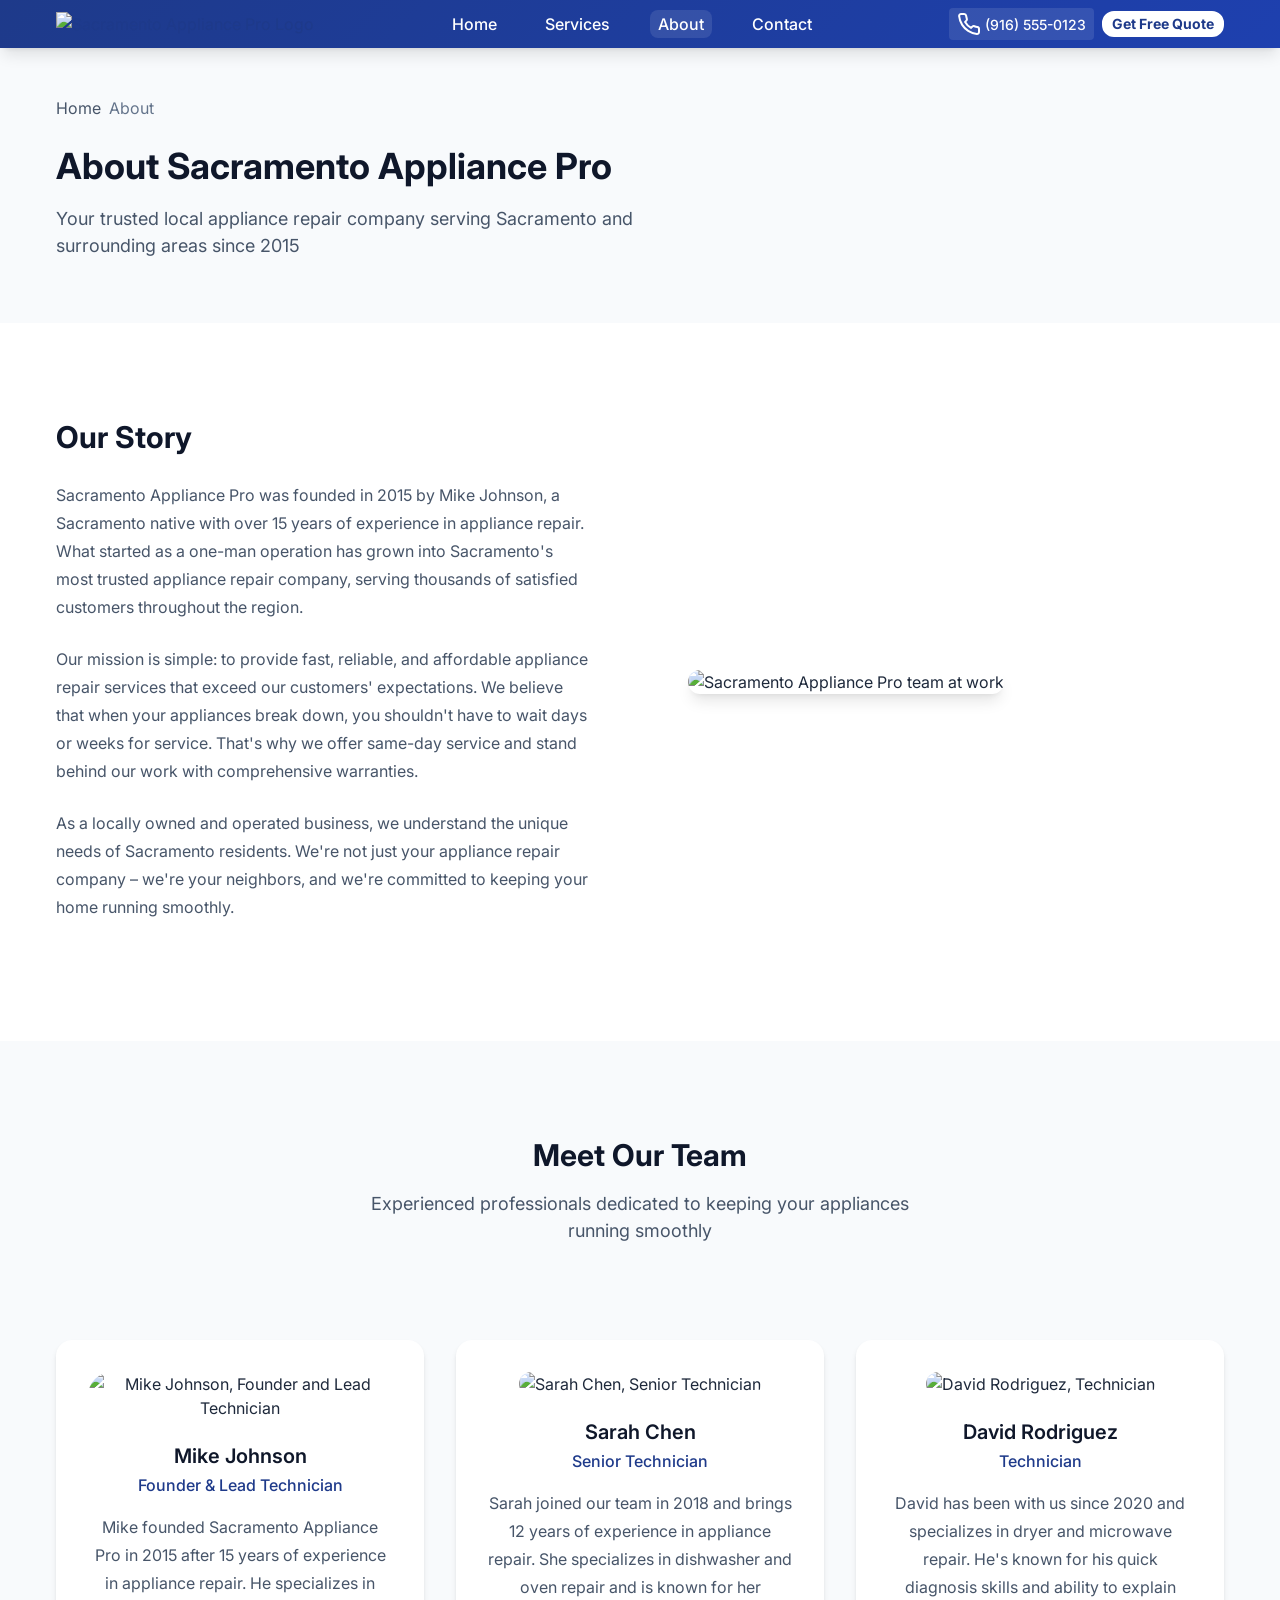
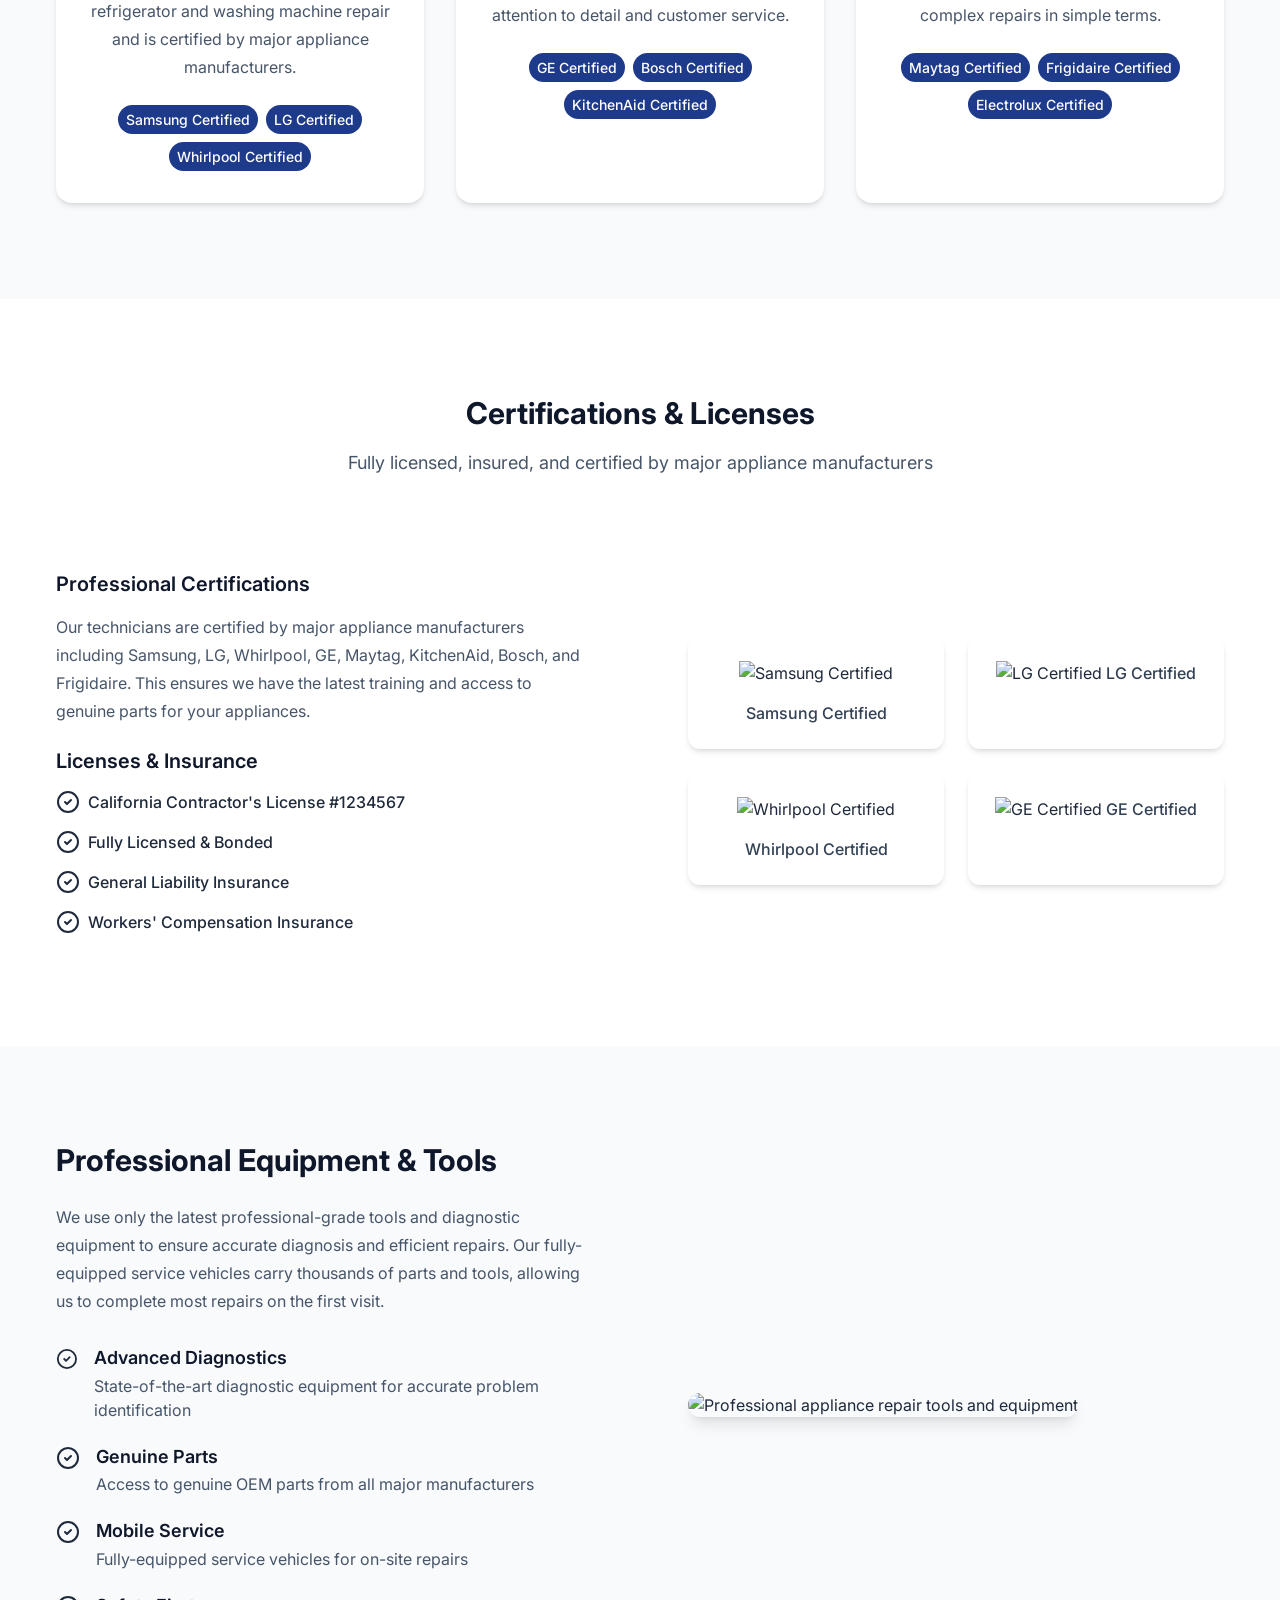
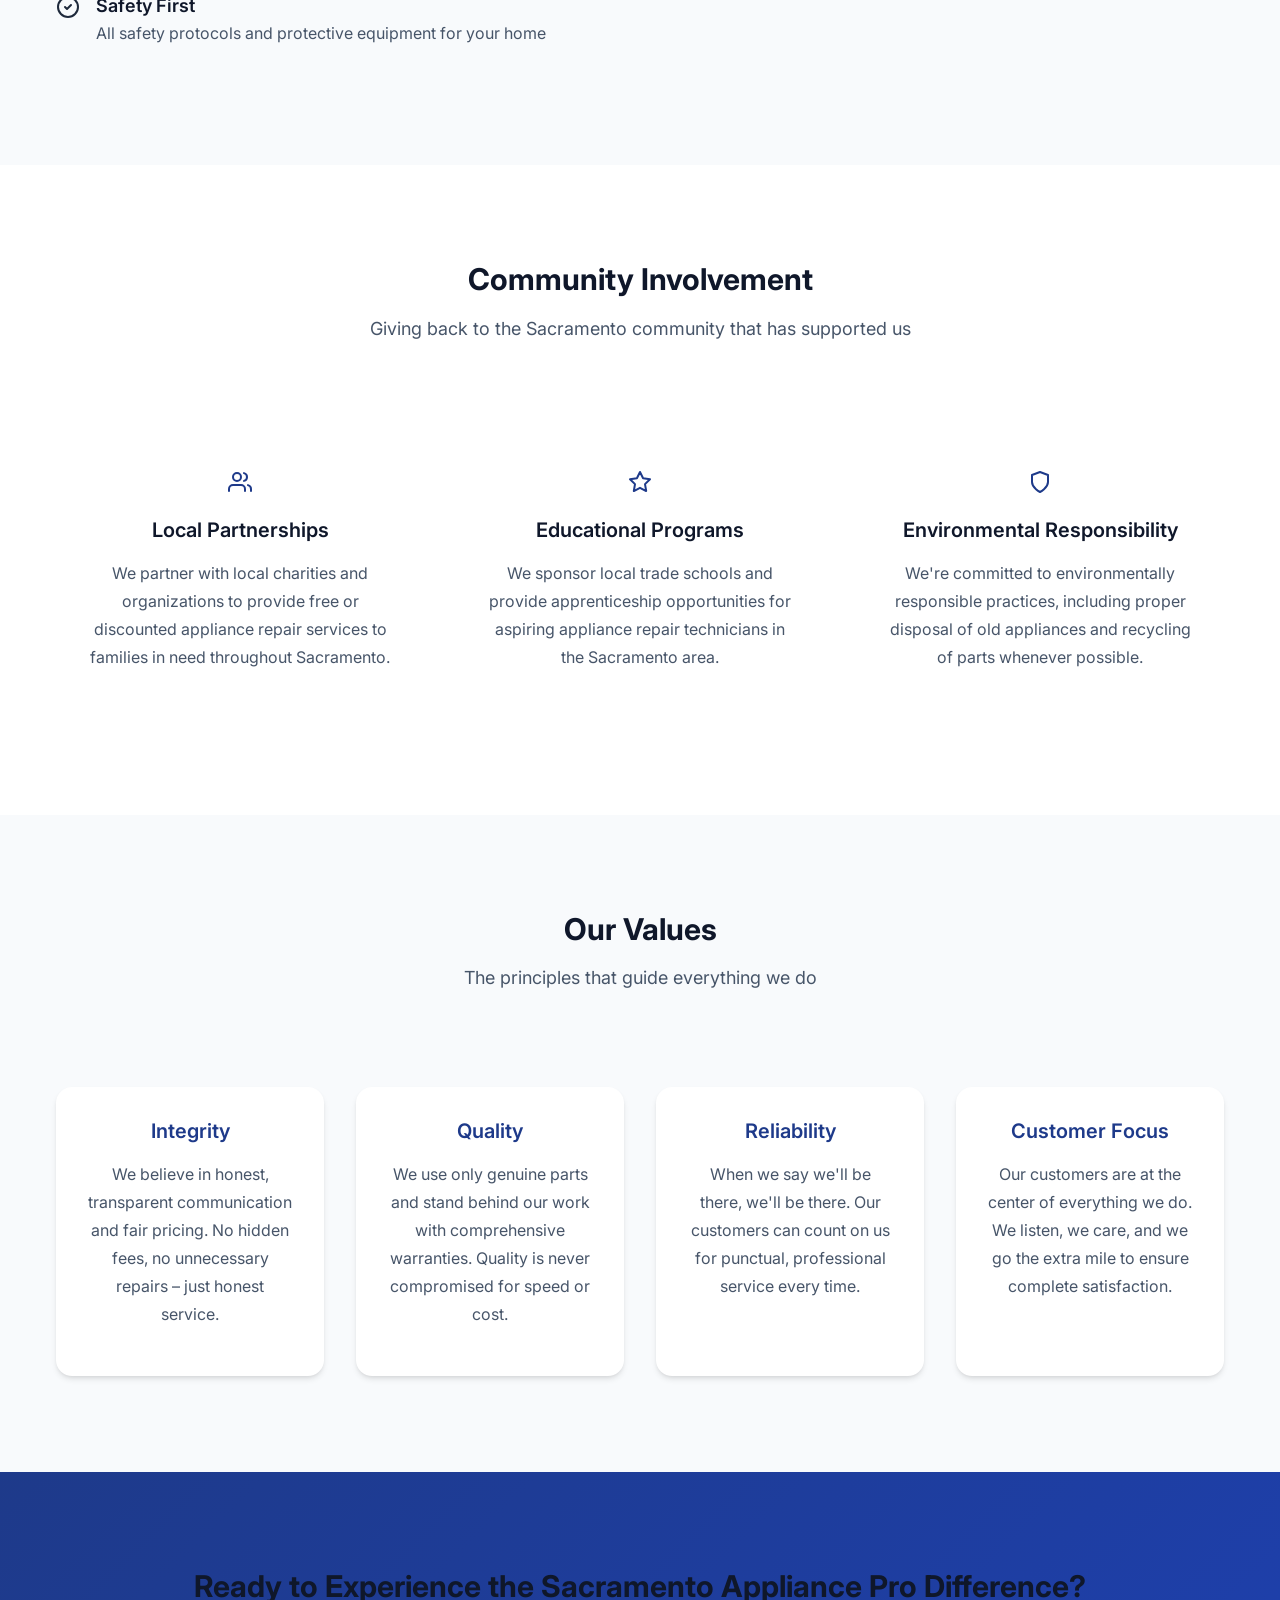
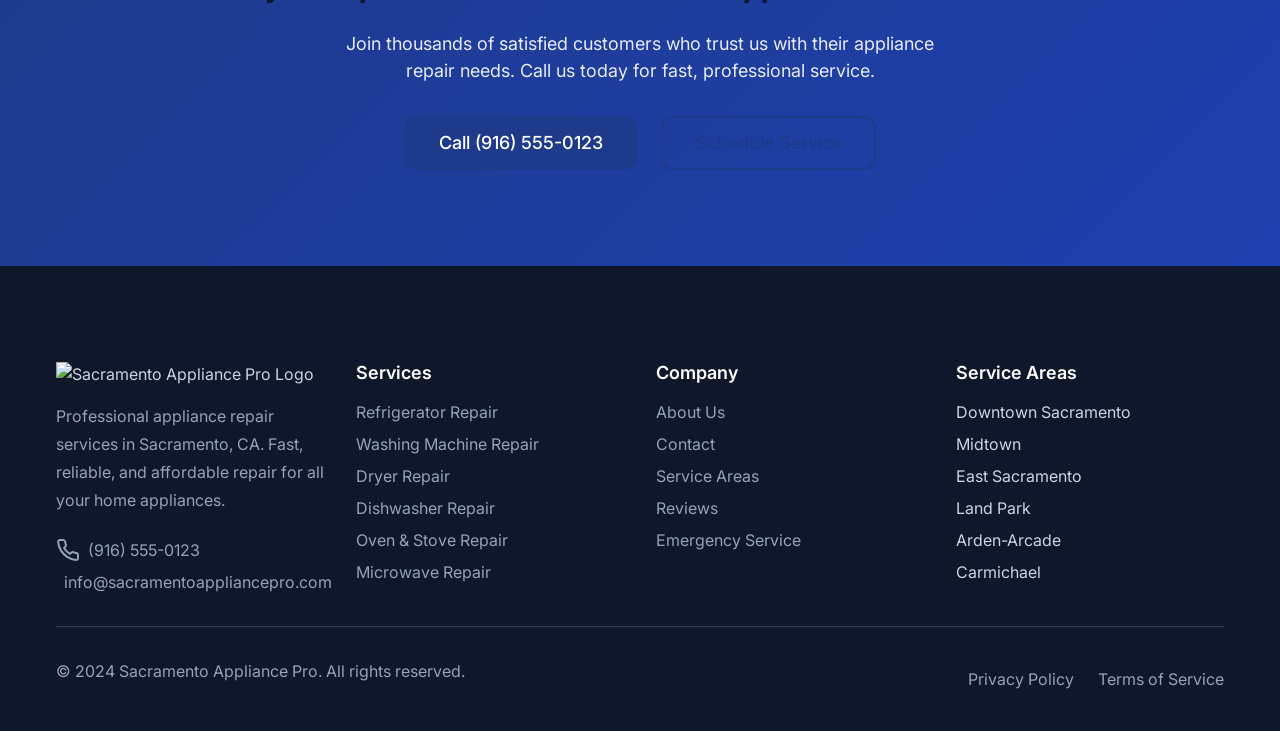
==== about.html @ 30629f7c "appl auto 1 result more than 9 requests" ====
<!DOCTYPE html>
<html lang="en">
<head>
    <meta charset="UTF-8">
    <meta name="viewport" content="width=device-width, initial-scale=1.0">
    <title>About Our Sacramento Appliance Repair Company | Sacramento Appliance Pro</title>
    <meta name="description" content="Learn about Sacramento Appliance Pro - your trusted local appliance repair company. Licensed, insured, and committed to providing exceptional service in Sacramento, CA.">
    <meta name="keywords" content="about Sacramento appliance repair, local appliance repair company, licensed appliance repair, Sacramento appliance technician">
    <meta name="author" content="Sacramento Appliance Pro">
    <meta name="robots" content="index, follow">
    
    <!-- Open Graph / Facebook -->
    <meta property="og:type" content="website">
    <meta property="og:url" content="https://sacramentoappliancepro.com/about/">
    <meta property="og:title" content="About Our Sacramento Appliance Repair Company">
    <meta property="og:description" content="Learn about Sacramento Appliance Pro - your trusted local appliance repair company. Licensed, insured, and committed to exceptional service.">
    <meta property="og:image" content="https://sacramentoappliancepro.com/assets/images/about-og.jpg">
    
    <!-- Twitter -->
    <meta property="twitter:card" content="summary_large_image">
    <meta property="twitter:url" content="https://sacramentoappliancepro.com/about/">
    <meta property="twitter:title" content="About Our Sacramento Appliance Repair Company">
    <meta property="twitter:description" content="Learn about Sacramento Appliance Pro - your trusted local appliance repair company. Licensed, insured, and committed to exceptional service.">
    <meta property="twitter:image" content="https://sacramentoappliancepro.com/assets/images/about-og.jpg">
    
    <!-- Structured Data -->
    <script type="application/ld+json">
    {
        "@context": "https://schema.org",
        "@type": "LocalBusiness",
        "name": "Sacramento Appliance Pro",
        "description": "Professional appliance repair services in Sacramento, CA",
        "url": "https://sacramentoappliancepro.com",
        "telephone": "+1-916-555-0123",
        "address": {
            "@type": "PostalAddress",
            "streetAddress": "1234 Main Street",
            "addressLocality": "Sacramento",
            "addressRegion": "CA",
            "postalCode": "95814",
            "addressCountry": "US"
        },
        "geo": {
            "@type": "GeoCoordinates",
            "latitude": 38.5816,
            "longitude": -121.4944
        },
        "openingHours": "Mo-Fr 08:00-18:00,Sa 09:00-16:00",
        "priceRange": "$$",
        "image": "https://sacramentoappliancepro.com/assets/images/logo.jpg",
        "founder": {
            "@type": "Person",
            "name": "Mike Johnson"
        },
        "foundingDate": "2015",
        "numberOfEmployees": "5-10"
    }
    </script>
    
    <link rel="canonical" href="https://sacramentoappliancepro.com/about/">
    <link rel="stylesheet" href="assets/css/styles.css">
    <link rel="preconnect" href="https://fonts.googleapis.com">
    <link rel="preconnect" href="https://fonts.gstatic.com" crossorigin>
    <link href="https://fonts.googleapis.com/css2?family=Inter:wght@300;400;500;600;700&display=swap" rel="stylesheet">
    <link rel="icon" type="image/x-icon" href="/favicon.ico">
</head>
<body>
    <!-- Skip Link for Accessibility -->
    <a href="#main" class="skip-link">Skip to main content</a>
    
    <!-- Header -->
    <header class="header" role="banner">
        <div class="container">
            <div class="header__content">
                <div class="header__logo">
                    <a href="/" aria-label="Sacramento Appliance Pro - Home">
                        <img src="https://placehold.co/200x60/1E3A8A/FFFFFF?text=Sacramento+Appliance+Pro" alt="Sacramento Appliance Pro Logo" width="200" height="60">
                    </a>
                </div>
                
                <nav class="header__nav" role="navigation" aria-label="Main navigation">
                    <ul class="nav__list">
                        <li class="nav__item">
                            <a href="/" class="nav__link">Home</a>
                        </li>
                        <li class="nav__item">
                            <a href="services.html" class="nav__link">Services</a>
                        </li>
                        <li class="nav__item">
                            <a href="about.html" class="nav__link nav__link--active" aria-current="page">About</a>
                        </li>
                        <li class="nav__item">
                            <a href="contact.html" class="nav__link">Contact</a>
                        </li>
                    </ul>
                </nav>
                
                <div class="header__contact">
                    <a href="tel:+19165550123" class="contact__phone" aria-label="Call us at 916-555-0123">
                        <svg class="icon" width="20" height="20" viewBox="0 0 24 24" fill="none" stroke="currentColor" stroke-width="2" aria-hidden="true">
                            <path d="M22 16.92v3a2 2 0 0 1-2.18 2 19.79 19.79 0 0 1-8.63-3.07 19.5 19.5 0 0 1-6-6 19.79 19.79 0 0 1-3.07-8.67A2 2 0 0 1 4.11 2h3a2 2 0 0 1 2 1.72 12.84 12.84 0 0 0 .7 2.81 2 2 0 0 1-.45 2.11L8.09 9.91a16 16 0 0 0 6 6l1.27-1.27a2 2 0 0 1 2.11-.45 12.84 12.84 0 0 0 2.81.7A2 2 0 0 1 22 16.92z"></path>
                        </svg>
                        <span>(916) 555-0123</span>
                    </a>
                    <a href="contact.html" class="btn btn--primary">Get Free Quote</a>
                </div>
                
                <button class="header__mobile-toggle" aria-label="Toggle mobile menu" aria-expanded="false">
                    <span class="hamburger"></span>
                    <span class="hamburger"></span>
                    <span class="hamburger"></span>
                </button>
            </div>
        </div>
    </header>
    
    <!-- Main Content -->
    <main id="main" role="main">
        <!-- Page Header -->
        <section class="page-header" aria-labelledby="page-title">
            <div class="container">
                <nav class="breadcrumb" aria-label="Breadcrumb">
                    <ol class="breadcrumb__list">
                        <li class="breadcrumb__item">
                            <a href="/" class="breadcrumb__link">Home</a>
                        </li>
                        <li class="breadcrumb__item breadcrumb__item--current" aria-current="page">
                            About
                        </li>
                    </ol>
                </nav>
                
                <div class="page-header__content">
                    <h1 id="page-title" class="page-header__title">About Sacramento Appliance Pro</h1>
                    <p class="page-header__subtitle">
                        Your trusted local appliance repair company serving Sacramento and surrounding areas since 2015
                    </p>
                </div>
            </div>
        </section>
        
        <!-- Company Story -->
        <section class="company-story" aria-labelledby="story-title">
            <div class="container">
                <div class="story__content">
                    <div class="story__text">
                        <h2 id="story-title" class="story__title">Our Story</h2>
                        <p class="story__description">
                            Sacramento Appliance Pro was founded in 2015 by Mike Johnson, a Sacramento native with over 15 years 
                            of experience in appliance repair. What started as a one-man operation has grown into Sacramento's 
                            most trusted appliance repair company, serving thousands of satisfied customers throughout the region.
                        </p>
                        <p class="story__description">
                            Our mission is simple: to provide fast, reliable, and affordable appliance repair services that 
                            exceed our customers' expectations. We believe that when your appliances break down, you shouldn't 
                            have to wait days or weeks for service. That's why we offer same-day service and stand behind 
                            our work with comprehensive warranties.
                        </p>
                        <p class="story__description">
                            As a locally owned and operated business, we understand the unique needs of Sacramento residents. 
                            We're not just your appliance repair company – we're your neighbors, and we're committed to 
                            keeping your home running smoothly.
                        </p>
                    </div>
                    <div class="story__image">
                        <img src="https://placehold.co/500x400/1E3A8A/FFFFFF?text=Our+Story" alt="Sacramento Appliance Pro team at work" width="500" height="400" loading="lazy">
                    </div>
                </div>
            </div>
        </section>
        
        <!-- Team Section -->
        <section class="team" aria-labelledby="team-title">
            <div class="container">
                <div class="section__header">
                    <h2 id="team-title" class="section__title">Meet Our Team</h2>
                    <p class="section__subtitle">Experienced professionals dedicated to keeping your appliances running smoothly</p>
                </div>
                
                <div class="team__grid">
                    <article class="team__member">
                        <div class="member__image">
                            <img src="https://placehold.co/300x300/1E3A8A/FFFFFF?text=Mike+Johnson" alt="Mike Johnson, Founder and Lead Technician" width="300" height="300" loading="lazy">
                        </div>
                        <div class="member__info">
                            <h3 class="member__name">Mike Johnson</h3>
                            <p class="member__title">Founder & Lead Technician</p>
                            <p class="member__description">
                                Mike founded Sacramento Appliance Pro in 2015 after 15 years of experience in appliance repair. 
                                He specializes in refrigerator and washing machine repair and is certified by major appliance manufacturers.
                            </p>
                            <div class="member__certifications">
                                <span class="certification">Samsung Certified</span>
                                <span class="certification">LG Certified</span>
                                <span class="certification">Whirlpool Certified</span>
                            </div>
                        </div>
                    </article>
                    
                    <article class="team__member">
                        <div class="member__image">
                            <img src="https://placehold.co/300x300/1E3A8A/FFFFFF?text=Sarah+Chen" alt="Sarah Chen, Senior Technician" width="300" height="300" loading="lazy">
                        </div>
                        <div class="member__info">
                            <h3 class="member__name">Sarah Chen</h3>
                            <p class="member__title">Senior Technician</p>
                            <p class="member__description">
                                Sarah joined our team in 2018 and brings 12 years of experience in appliance repair. 
                                She specializes in dishwasher and oven repair and is known for her attention to detail and customer service.
                            </p>
                            <div class="member__certifications">
                                <span class="certification">GE Certified</span>
                                <span class="certification">Bosch Certified</span>
                                <span class="certification">KitchenAid Certified</span>
                            </div>
                        </div>
                    </article>
                    
                    <article class="team__member">
                        <div class="member__image">
                            <img src="https://placehold.co/300x300/1E3A8A/FFFFFF?text=David+Rodriguez" alt="David Rodriguez, Technician" width="300" height="300" loading="lazy">
                        </div>
                        <div class="member__info">
                            <h3 class="member__name">David Rodriguez</h3>
                            <p class="member__title">Technician</p>
                            <p class="member__description">
                                David has been with us since 2020 and specializes in dryer and microwave repair. 
                                He's known for his quick diagnosis skills and ability to explain complex repairs in simple terms.
                            </p>
                            <div class="member__certifications">
                                <span class="certification">Maytag Certified</span>
                                <span class="certification">Frigidaire Certified</span>
                                <span class="certification">Electrolux Certified</span>
                            </div>
                        </div>
                    </article>
                </div>
            </div>
        </section>
        
        <!-- Certifications -->
        <section class="certifications" aria-labelledby="certifications-title">
            <div class="container">
                <div class="section__header">
                    <h2 id="certifications-title" class="section__title">Certifications & Licenses</h2>
                    <p class="section__subtitle">Fully licensed, insured, and certified by major appliance manufacturers</p>
                </div>
                
                <div class="certifications__content">
                    <div class="certifications__text">
                        <h3 class="certifications__subtitle">Professional Certifications</h3>
                        <p class="certifications__description">
                            Our technicians are certified by major appliance manufacturers including Samsung, LG, Whirlpool, 
                            GE, Maytag, KitchenAid, Bosch, and Frigidaire. This ensures we have the latest training and 
                            access to genuine parts for your appliances.
                        </p>
                        
                        <h3 class="certifications__subtitle">Licenses & Insurance</h3>
                        <ul class="certifications__list">
                            <li>
                                <svg class="icon" width="20" height="20" viewBox="0 0 24 24" fill="none" stroke="currentColor" stroke-width="2" aria-hidden="true">
                                    <path d="M9 12l2 2 4-4"></path>
                                    <circle cx="12" cy="12" r="10"></circle>
                                </svg>
                                California Contractor's License #1234567
                            </li>
                            <li>
                                <svg class="icon" width="20" height="20" viewBox="0 0 24 24" fill="none" stroke="currentColor" stroke-width="2" aria-hidden="true">
                                    <path d="M9 12l2 2 4-4"></path>
                                    <circle cx="12" cy="12" r="10"></circle>
                                </svg>
                                Fully Licensed & Bonded
                            </li>
                            <li>
                                <svg class="icon" width="20" height="20" viewBox="0 0 24 24" fill="none" stroke="currentColor" stroke-width="2" aria-hidden="true">
                                    <path d="M9 12l2 2 4-4"></path>
                                    <circle cx="12" cy="12" r="10"></circle>
                                </svg>
                                General Liability Insurance
                            </li>
                            <li>
                                <svg class="icon" width="20" height="20" viewBox="0 0 24 24" fill="none" stroke="currentColor" stroke-width="2" aria-hidden="true">
                                    <path d="M9 12l2 2 4-4"></path>
                                    <circle cx="12" cy="12" r="10"></circle>
                                </svg>
                                Workers' Compensation Insurance
                            </li>
                        </ul>
                    </div>
                    
                    <div class="certifications__badges">
                        <div class="certification__badge">
                            <img src="https://placehold.co/150x150/1E3A8A/FFFFFF?text=Samsung" alt="Samsung Certified" width="150" height="150" loading="lazy">
                            <span>Samsung Certified</span>
                        </div>
                        <div class="certification__badge">
                            <img src="https://placehold.co/150x150/1E3A8A/FFFFFF?text=LG" alt="LG Certified" width="150" height="150" loading="lazy">
                            <span>LG Certified</span>
                        </div>
                        <div class="certification__badge">
                            <img src="https://placehold.co/150x150/1E3A8A/FFFFFF?text=Whirlpool" alt="Whirlpool Certified" width="150" height="150" loading="lazy">
                            <span>Whirlpool Certified</span>
                        </div>
                        <div class="certification__badge">
                            <img src="https://placehold.co/150x150/1E3A8A/FFFFFF?text=GE" alt="GE Certified" width="150" height="150" loading="lazy">
                            <span>GE Certified</span>
                        </div>
                    </div>
                </div>
            </div>
        </section>
        
        <!-- Equipment & Tools -->
        <section class="equipment" aria-labelledby="equipment-title">
            <div class="container">
                <div class="equipment__content">
                    <div class="equipment__text">
                        <h2 id="equipment-title" class="equipment__title">Professional Equipment & Tools</h2>
                        <p class="equipment__description">
                            We use only the latest professional-grade tools and diagnostic equipment to ensure accurate 
                            diagnosis and efficient repairs. Our fully-equipped service vehicles carry thousands of parts 
                            and tools, allowing us to complete most repairs on the first visit.
                        </p>
                        
                        <div class="equipment__features">
                            <div class="equipment__feature">
                                <svg class="icon" width="24" height="24" viewBox="0 0 24 24" fill="none" stroke="currentColor" stroke-width="2" aria-hidden="true">
                                    <path d="M9 12l2 2 4-4"></path>
                                    <circle cx="12" cy="12" r="10"></circle>
                                </svg>
                                <div>
                                    <h4>Advanced Diagnostics</h4>
                                    <p>State-of-the-art diagnostic equipment for accurate problem identification</p>
                                </div>
                            </div>
                            
                            <div class="equipment__feature">
                                <svg class="icon" width="24" height="24" viewBox="0 0 24 24" fill="none" stroke="currentColor" stroke-width="2" aria-hidden="true">
                                    <path d="M9 12l2 2 4-4"></path>
                                    <circle cx="12" cy="12" r="10"></circle>
                                </svg>
                                <div>
                                    <h4>Genuine Parts</h4>
                                    <p>Access to genuine OEM parts from all major manufacturers</p>
                                </div>
                            </div>
                            
                            <div class="equipment__feature">
                                <svg class="icon" width="24" height="24" viewBox="0 0 24 24" fill="none" stroke="currentColor" stroke-width="2" aria-hidden="true">
                                    <path d="M9 12l2 2 4-4"></path>
                                    <circle cx="12" cy="12" r="10"></circle>
                                </svg>
                                <div>
                                    <h4>Mobile Service</h4>
                                    <p>Fully-equipped service vehicles for on-site repairs</p>
                                </div>
                            </div>
                            
                            <div class="equipment__feature">
                                <svg class="icon" width="24" height="24" viewBox="0 0 24 24" fill="none" stroke="currentColor" stroke-width="2" aria-hidden="true">
                                    <path d="M9 12l2 2 4-4"></path>
                                    <circle cx="12" cy="12" r="10"></circle>
                                </svg>
                                <div>
                                    <h4>Safety First</h4>
                                    <p>All safety protocols and protective equipment for your home</p>
                                </div>
                            </div>
                        </div>
                    </div>
                    
                    <div class="equipment__image">
                        <img src="https://placehold.co/500x400/1E3A8A/FFFFFF?text=Professional+Tools" alt="Professional appliance repair tools and equipment" width="500" height="400" loading="lazy">
                    </div>
                </div>
            </div>
        </section>
        
        <!-- Community Involvement -->
        <section class="community" aria-labelledby="community-title">
            <div class="container">
                <div class="section__header">
                    <h2 id="community-title" class="section__title">Community Involvement</h2>
                    <p class="section__subtitle">Giving back to the Sacramento community that has supported us</p>
                </div>
                
                <div class="community__grid">
                    <article class="community__item">
                        <div class="community__icon">
                            <svg class="icon" width="48" height="48" viewBox="0 0 24 24" fill="none" stroke="currentColor" stroke-width="2" aria-hidden="true">
                                <path d="M17 21v-2a4 4 0 0 0-4-4H5a4 4 0 0 0-4 4v2"></path>
                                <circle cx="9" cy="7" r="4"></circle>
                                <path d="M23 21v-2a4 4 0 0 0-3-3.87"></path>
                                <path d="M16 3.13a4 4 0 0 1 0 7.75"></path>
                            </svg>
                        </div>
                        <h3 class="community__title">Local Partnerships</h3>
                        <p class="community__description">
                            We partner with local charities and organizations to provide free or discounted 
                            appliance repair services to families in need throughout Sacramento.
                        </p>
                    </article>
                    
                    <article class="community__item">
                        <div class="community__icon">
                            <svg class="icon" width="48" height="48" viewBox="0 0 24 24" fill="none" stroke="currentColor" stroke-width="2" aria-hidden="true">
                                <path d="M12 2l3.09 6.26L22 9.27l-5 4.87 1.18 6.88L12 17.77l-6.18 3.25L7 14.14 2 9.27l6.91-1.01L12 2z"></path>
                            </svg>
                        </div>
                        <h3 class="community__title">Educational Programs</h3>
                        <p class="community__description">
                            We sponsor local trade schools and provide apprenticeship opportunities 
                            for aspiring appliance repair technicians in the Sacramento area.
                        </p>
                    </article>
                    
                    <article class="community__item">
                        <div class="community__icon">
                            <svg class="icon" width="48" height="48" viewBox="0 0 24 24" fill="none" stroke="currentColor" stroke-width="2" aria-hidden="true">
                                <path d="M12 22s8-4 8-10V5l-8-3-8 3v7c0 6 8 10 8 10z"></path>
                            </svg>
                        </div>
                        <h3 class="community__title">Environmental Responsibility</h3>
                        <p class="community__description">
                            We're committed to environmentally responsible practices, including proper 
                            disposal of old appliances and recycling of parts whenever possible.
                        </p>
                    </article>
                </div>
            </div>
        </section>
        
        <!-- Values -->
        <section class="values" aria-labelledby="values-title">
            <div class="container">
                <div class="section__header">
                    <h2 id="values-title" class="section__title">Our Values</h2>
                    <p class="section__subtitle">The principles that guide everything we do</p>
                </div>
                
                <div class="values__grid">
                    <div class="value__item">
                        <h3 class="value__title">Integrity</h3>
                        <p class="value__description">
                            We believe in honest, transparent communication and fair pricing. 
                            No hidden fees, no unnecessary repairs – just honest service.
                        </p>
                    </div>
                    
                    <div class="value__item">
                        <h3 class="value__title">Quality</h3>
                        <p class="value__description">
                            We use only genuine parts and stand behind our work with comprehensive 
                            warranties. Quality is never compromised for speed or cost.
                        </p>
                    </div>
                    
                    <div class="value__item">
                        <h3 class="value__title">Reliability</h3>
                        <p class="value__description">
                            When we say we'll be there, we'll be there. Our customers can count on 
                            us for punctual, professional service every time.
                        </p>
                    </div>
                    
                    <div class="value__item">
                        <h3 class="value__title">Customer Focus</h3>
                        <p class="value__description">
                            Our customers are at the center of everything we do. We listen, we care, 
                            and we go the extra mile to ensure complete satisfaction.
                        </p>
                    </div>
                </div>
            </div>
        </section>
        
        <!-- Call to Action -->
        <section class="cta" aria-labelledby="cta-title">
            <div class="container">
                <div class="cta__content">
                    <h2 id="cta-title" class="cta__title">Ready to Experience the Sacramento Appliance Pro Difference?</h2>
                    <p class="cta__subtitle">
                        Join thousands of satisfied customers who trust us with their appliance repair needs. 
                        Call us today for fast, professional service.
                    </p>
                    <div class="cta__actions">
                        <a href="tel:+19165550123" class="btn btn--primary btn--large">Call (916) 555-0123</a>
                        <a href="contact.html" class="btn btn--secondary btn--large">Schedule Service</a>
                    </div>
                </div>
            </div>
        </section>
    </main>
    
    <!-- Footer -->
    <footer class="footer" role="contentinfo">
        <div class="container">
            <div class="footer__content">
                <div class="footer__section">
                    <div class="footer__logo">
                        <img src="https://placehold.co/200x60/FFFFFF/1E3A8A?text=Sacramento+Appliance+Pro" alt="Sacramento Appliance Pro Logo" width="200" height="60">
                    </div>
                    <p class="footer__description">
                        Professional appliance repair services in Sacramento, CA. 
                        Fast, reliable, and affordable repair for all your home appliances.
                    </p>
                    <div class="footer__contact">
                        <a href="tel:+19165550123" class="footer__phone">
                            <svg class="icon" width="16" height="16" viewBox="0 0 24 24" fill="none" stroke="currentColor" stroke-width="2" aria-hidden="true">
                                <path d="M22 16.92v3a2 2 0 0 1-2.18 2 19.79 19.79 0 0 1-8.63-3.07 19.5 19.5 0 0 1-6-6 19.79 19.79 0 0 1-3.07-8.67A2 2 0 0 1 4.11 2h3a2 2 0 0 1 2 1.72 12.84 12.84 0 0 0 .7 2.81 2 2 0 0 1-.45 2.11L8.09 9.91a16 16 0 0 0 6 6l1.27-1.27a2 2 0 0 1 2.11-.45 12.84 12.84 0 0 0 2.81.7A2 2 0 0 1 22 16.92z"></path>
                            </svg>
                            (916) 555-0123
                        </a>
                        <a href="mailto:info@sacramentoappliancepro.com" class="footer__email">
                            <svg class="icon" width="16" height="16" viewBox="0 0 24 24" fill="none" stroke="currentColor" stroke-width="2" aria-hidden="true">
                                <path d="M4 4h16c1.1 0 2 .9 2 2v12c0 1.1-.9 2-2 2H4c-1.1 0-2-.9-2-2V6c0-1.1.9-2 2-2z"></path>
                                <polyline points="22,6 12,13 2,6"></polyline>
                            </svg>
                            info@sacramentoappliancepro.com
                        </a>
                    </div>
                </div>
                
                <div class="footer__section">
                    <h3 class="footer__title">Services</h3>
                    <ul class="footer__links">
                        <li><a href="services.html#refrigerator">Refrigerator Repair</a></li>
                        <li><a href="services.html#washing-machine">Washing Machine Repair</a></li>
                        <li><a href="services.html#dryer">Dryer Repair</a></li>
                        <li><a href="services.html#dishwasher">Dishwasher Repair</a></li>
                        <li><a href="services.html#oven-stove">Oven & Stove Repair</a></li>
                        <li><a href="services.html#microwave">Microwave Repair</a></li>
                    </ul>
                </div>
                
                <div class="footer__section">
                    <h3 class="footer__title">Company</h3>
                    <ul class="footer__links">
                        <li><a href="about.html">About Us</a></li>
                        <li><a href="contact.html">Contact</a></li>
                        <li><a href="contact.html#service-areas">Service Areas</a></li>
                        <li><a href="#testimonials">Reviews</a></li>
                        <li><a href="contact.html#emergency">Emergency Service</a></li>
                    </ul>
                </div>
                
                <div class="footer__section">
                    <h3 class="footer__title">Service Areas</h3>
                    <ul class="footer__links">
                        <li>Downtown Sacramento</li>
                        <li>Midtown</li>
                        <li>East Sacramento</li>
                        <li>Land Park</li>
                        <li>Arden-Arcade</li>
                        <li>Carmichael</li>
                    </ul>
                </div>
            </div>
            
            <div class="footer__bottom">
                <div class="footer__copyright">
                    <p>&copy; 2024 Sacramento Appliance Pro. All rights reserved.</p>
                </div>
                <div class="footer__legal">
                    <a href="#privacy">Privacy Policy</a>
                    <a href="#terms">Terms of Service</a>
                </div>
            </div>
        </div>
    </footer>
    
    <script src="assets/js/script.js"></script>
</body>
</html>
---- assets/css/styles.css ----
/* ===== CSS CUSTOM PROPERTIES ===== */
:root {
  /* Colors */
  --color-primary: #1E3A8A;
  --color-primary-light: #3B82F6;
  --color-primary-dark: #1E40AF;
  --color-accent: #F59E0B;
  --color-accent-light: #FCD34D;
  --color-accent-dark: #D97706;
  
  /* Neutral Colors */
  --color-white: #FFFFFF;
  --color-gray-50: #F8FAFC;
  --color-gray-100: #F1F5F9;
  --color-gray-200: #E2E8F0;
  --color-gray-300: #CBD5E1;
  --color-gray-400: #94A3B8;
  --color-gray-500: #64748B;
  --color-gray-600: #475569;
  --color-gray-700: #334155;
  --color-gray-800: #1E293B;
  --color-gray-900: #0F172A;
  
  /* Status Colors */
  --color-success: #10B981;
  --color-error: #EF4444;
  --color-warning: #F59E0B;
  --color-info: #3B82F6;
  
  /* Typography */
  --font-family: 'Inter', -apple-system, BlinkMacSystemFont, 'Segoe UI', Roboto, sans-serif;
  --font-size-xs: 0.75rem;
  --font-size-sm: 0.875rem;
  --font-size-base: 1rem;
  --font-size-lg: 1.125rem;
  --font-size-xl: 1.25rem;
  --font-size-2xl: 1.5rem;
  --font-size-3xl: 1.875rem;
  --font-size-4xl: 2.25rem;
  --font-size-5xl: 3rem;
  
  --font-weight-light: 300;
  --font-weight-normal: 400;
  --font-weight-medium: 500;
  --font-weight-semibold: 600;
  --font-weight-bold: 700;
  
  --line-height-tight: 1.25;
  --line-height-normal: 1.5;
  --line-height-relaxed: 1.75;
  
  /* Spacing */
  --spacing-xs: 0.25rem;
  --spacing-sm: 0.5rem;
  --spacing-md: 1rem;
  --spacing-lg: 1.5rem;
  --spacing-xl: 2rem;
  --spacing-2xl: 3rem;
  --spacing-3xl: 4rem;
  --spacing-4xl: 6rem;
  
  /* Border Radius */
  --radius-sm: 0.25rem;
  --radius-md: 0.5rem;
  --radius-lg: 0.75rem;
  --radius-xl: 1rem;
  --radius-2xl: 1.5rem;
  --radius-full: 9999px;
  
  /* Shadows */
  --shadow-sm: 0 1px 2px 0 rgb(0 0 0 / 0.05);
  --shadow-md: 0 4px 6px -1px rgb(0 0 0 / 0.1), 0 2px 4px -2px rgb(0 0 0 / 0.1);
  --shadow-lg: 0 10px 15px -3px rgb(0 0 0 / 0.1), 0 4px 6px -4px rgb(0 0 0 / 0.1);
  --shadow-xl: 0 20px 25px -5px rgb(0 0 0 / 0.1), 0 8px 10px -6px rgb(0 0 0 / 0.1);
  
  /* Transitions */
  --transition-fast: 150ms ease-in-out;
  --transition-normal: 300ms ease-in-out;
  --transition-slow: 500ms ease-in-out;
  
  /* Container */
  --container-max-width: 1200px;
  --container-padding: var(--spacing-md);
}

/* ===== RESET & BASE STYLES ===== */
*,
*::before,
*::after {
  box-sizing: border-box;
  margin: 0;
  padding: 0;
}

html {
  font-size: 16px;
  scroll-behavior: smooth;
}

body {
  font-family: var(--font-family);
  font-size: var(--font-size-base);
  font-weight: var(--font-weight-normal);
  line-height: var(--line-height-normal);
  color: var(--color-gray-800);
  background-color: var(--color-white);
  -webkit-font-smoothing: antialiased;
  -moz-osx-font-smoothing: grayscale;
}

/* ===== ACCESSIBILITY ===== */
.skip-link {
  position: absolute;
  top: -40px;
  left: 6px;
  background: var(--color-primary);
  color: var(--color-white);
  padding: var(--spacing-sm) var(--spacing-md);
  text-decoration: none;
  border-radius: var(--radius-md);
  z-index: 1000;
  transition: top var(--transition-fast);
}

.skip-link:focus {
  top: 6px;
}

/* Focus styles */
*:focus {
  outline: 2px solid var(--color-primary);
  outline-offset: 2px;
}

/* Reduced motion */
@media (prefers-reduced-motion: reduce) {
  *,
  *::before,
  *::after {
    animation-duration: 0.01ms !important;
    animation-iteration-count: 1 !important;
    transition-duration: 0.01ms !important;
    scroll-behavior: auto !important;
  }
}

/* ===== TYPOGRAPHY ===== */
h1, h2, h3, h4, h5, h6 {
  font-weight: var(--font-weight-bold);
  line-height: var(--line-height-tight);
  color: var(--color-gray-900);
  margin-bottom: var(--spacing-md);
}

h1 {
  font-size: var(--font-size-4xl);
}

h2 {
  font-size: var(--font-size-3xl);
}

h3 {
  font-size: var(--font-size-2xl);
}

h4 {
  font-size: var(--font-size-xl);
}

h5 {
  font-size: var(--font-size-lg);
}

h6 {
  font-size: var(--font-size-base);
}

p {
  margin-bottom: var(--spacing-md);
}

a {
  color: var(--color-primary);
  text-decoration: none;
  transition: color var(--transition-fast);
}

a:hover {
  color: var(--color-primary-dark);
}

a:focus {
  outline: 2px solid var(--color-primary);
  outline-offset: 2px;
}

/* ===== LAYOUT ===== */
.container {
  max-width: var(--container-max-width);
  margin: 0 auto;
  padding: 0 var(--container-padding);
}

/* ===== BUTTONS ===== */
.btn {
  display: inline-flex;
  align-items: center;
  justify-content: center;
  gap: var(--spacing-sm);
  padding: var(--spacing-sm) var(--spacing-lg);
  font-family: inherit;
  font-size: var(--font-size-base);
  font-weight: var(--font-weight-medium);
  line-height: 1;
  text-decoration: none;
  border: 2px solid transparent;
  border-radius: var(--radius-lg);
  cursor: pointer;
  transition: all var(--transition-fast);
  white-space: nowrap;
}

.btn--primary {
  background-color: var(--color-primary);
  color: var(--color-white);
  border-color: var(--color-primary);
}

.btn--primary:hover {
  background-color: var(--color-primary-dark);
  border-color: var(--color-primary-dark);
  color: var(--color-white);
}

.btn--secondary {
  background-color: transparent;
  color: var(--color-primary);
  border-color: var(--color-primary);
}

.btn--secondary:hover {
  background-color: var(--color-primary);
  color: var(--color-white);
}

.btn--large {
  padding: var(--spacing-md) var(--spacing-xl);
  font-size: var(--font-size-lg);
}

.btn--full {
  width: 100%;
}

.btn--pulse {
  animation: pulse 2s infinite;
}

.btn--emergency {
  background: linear-gradient(135deg, #EF4444 0%, #DC2626 100%);
  color: var(--color-white);
  border: none;
  font-weight: var(--font-weight-bold);
  text-transform: uppercase;
  letter-spacing: 0.5px;
}

.btn--emergency:hover {
  background: linear-gradient(135deg, #DC2626 0%, #B91C1C 100%);
  transform: translateY(-2px);
  box-shadow: 0 8px 25px rgba(239, 68, 68, 0.3);
}

/* ===== HEADER ===== */
.header {
  background: linear-gradient(135deg, var(--color-primary) 0%, var(--color-primary-dark) 100%);
  box-shadow: var(--shadow-lg);
  position: sticky;
  top: 0;
  z-index: 100;
}

/* ===== STICKY HEADER ===== */
.sticky-header {
  position: fixed;
  top: 0;
  left: 0;
  right: 0;
  background: linear-gradient(135deg, var(--color-primary) 0%, var(--color-primary-dark) 100%);
  color: var(--color-white);
  padding: var(--spacing-sm) 0;
  z-index: 1000;
  transform: translateY(-100%);
  transition: transform 0.3s ease-in-out;
  box-shadow: 0 4px 20px rgba(0, 0, 0, 0.15);
  border-bottom: 2px solid var(--color-primary-light);
}

.sticky-header.sticky-header--visible {
  transform: translateY(0);
}

.sticky-header__content {
  display: flex;
  align-items: center;
  justify-content: space-between;
  gap: var(--spacing-md);
}

.sticky-header__logo img {
  height: 45px;
  width: auto;
}

.sticky-header__cta {
  display: flex;
  align-items: center;
  gap: var(--spacing-md);
}

.sticky-header__phone-link {
  display: flex;
  align-items: center;
  gap: var(--spacing-xs);
  color: var(--color-white);
  text-decoration: none;
  font-weight: var(--font-weight-medium);
  font-size: var(--font-size-sm);
  transition: color 0.3s ease;
}

.sticky-header__phone-link:hover {
  color: var(--color-primary-light);
}

.sticky-header__phone-text {
  font-weight: var(--font-weight-semibold);
}

.sticky-header .btn--pulse {
  animation: pulse 2s infinite;
  font-size: var(--font-size-sm);
  padding: var(--spacing-sm) var(--spacing-md);
}

.sticky-header .btn__icon {
  margin-right: var(--spacing-xs);
  font-size: var(--font-size-sm);
}

/* Mobile sticky header */
@media screen and (max-width: 767px) {
  .sticky-header {
    padding: var(--spacing-sm) 0;
  }
  
  .sticky-header__content {
    gap: var(--spacing-md);
  }
  
  .sticky-header__logo img {
    height: 40px;
  }
  
  .sticky-header__phone-text {
    display: none; /* Hide phone text on mobile, keep icon */
  }
  
  .sticky-header .btn--pulse {
    font-size: var(--font-size-sm);
    padding: var(--spacing-sm) var(--spacing-md);
  }
}

/* ===== EXIT INTENT POPUP ===== */
.exit-popup {
  position: fixed;
  top: 0;
  left: 0;
  right: 0;
  bottom: 0;
  z-index: 10000;
  display: flex;
  align-items: center;
  justify-content: center;
  opacity: 0;
  visibility: hidden;
  transition: all 0.3s ease;
}

.exit-popup.exit-popup--visible {
  opacity: 1;
  visibility: visible;
}

.exit-popup__overlay {
  position: absolute;
  top: 0;
  left: 0;
  right: 0;
  bottom: 0;
  background: rgba(0, 0, 0, 0.8);
  backdrop-filter: blur(5px);
}

.exit-popup__content {
  position: relative;
  background: var(--color-white);
  border-radius: var(--radius-xl);
  padding: var(--spacing-xl);
  max-width: 500px;
  width: 90%;
  max-height: 90vh;
  overflow-y: auto;
  box-shadow: 0 25px 50px rgba(0, 0, 0, 0.25);
  transform: scale(0.9);
  transition: transform 0.3s ease;
}

.exit-popup.exit-popup--visible .exit-popup__content {
  transform: scale(1);
}

.exit-popup__close {
  position: absolute;
  top: var(--spacing-md);
  right: var(--spacing-md);
  background: none;
  border: none;
  color: var(--color-gray-500);
  cursor: pointer;
  padding: var(--spacing-xs);
  border-radius: var(--radius-full);
  transition: all 0.3s ease;
  z-index: 1;
}

.exit-popup__close:hover {
  background: var(--color-gray-100);
  color: var(--color-gray-700);
}

.exit-popup__header {
  text-align: center;
  margin-bottom: var(--spacing-xl);
}

.exit-popup__icon {
  font-size: 3rem;
  margin-bottom: var(--spacing-md);
  animation: pulse 2s infinite;
}

.exit-popup__title {
  font-size: var(--font-size-2xl);
  font-weight: var(--font-weight-bold);
  color: var(--color-gray-900);
  margin-bottom: var(--spacing-sm);
}

.exit-popup__subtitle {
  font-size: var(--font-size-lg);
  color: var(--color-primary);
  font-weight: var(--font-weight-semibold);
}

.exit-popup__body {
  margin-bottom: var(--spacing-xl);
}

.exit-popup__offer {
  background: linear-gradient(135deg, var(--color-primary) 0%, var(--color-primary-dark) 100%);
  color: var(--color-white);
  padding: var(--spacing-lg);
  border-radius: var(--radius-lg);
  margin-bottom: var(--spacing-lg);
  text-align: center;
}

.exit-popup__discount {
  display: flex;
  flex-direction: column;
  align-items: center;
  margin-bottom: var(--spacing-md);
}

.exit-popup__discount-text {
  font-size: 3rem;
  font-weight: var(--font-weight-black);
  line-height: 1;
}

.exit-popup__discount-label {
  font-size: var(--font-size-sm);
  opacity: 0.9;
}

.exit-popup__promo {
  display: flex;
  flex-direction: column;
  align-items: center;
  gap: var(--spacing-sm);
}

.exit-popup__promo-text {
  font-size: var(--font-size-sm);
  opacity: 0.9;
}

.exit-popup__code {
  display: flex;
  align-items: center;
  gap: var(--spacing-sm);
  background: var(--color-white);
  color: var(--color-primary);
  padding: var(--spacing-sm) var(--spacing-md);
  border-radius: var(--radius-md);
  font-weight: var(--font-weight-bold);
  font-size: var(--font-size-lg);
}

.exit-popup__copy-btn {
  background: none;
  border: none;
  cursor: pointer;
  padding: var(--spacing-xs);
  border-radius: var(--radius-sm);
  transition: background 0.3s ease;
}

.exit-popup__copy-btn:hover {
  background: var(--color-gray-100);
}

.exit-popup__benefits {
  margin-top: var(--spacing-lg);
}

.exit-popup__benefits-title {
  font-size: var(--font-size-lg);
  font-weight: var(--font-weight-semibold);
  color: var(--color-gray-900);
  margin-bottom: var(--spacing-md);
  text-align: center;
}

.exit-popup__benefits-list {
  list-style: none;
  padding: 0;
  margin: 0;
}

.exit-popup__benefit {
  display: flex;
  align-items: center;
  gap: var(--spacing-sm);
  padding: var(--spacing-sm) 0;
  font-size: var(--font-size-sm);
}

.exit-popup__benefit-icon {
  font-size: var(--font-size-lg);
}

.exit-popup__benefit-text {
  color: var(--color-gray-700);
}

.exit-popup__actions {
  display: flex;
  flex-direction: column;
  gap: var(--spacing-md);
  margin-bottom: var(--spacing-lg);
}

.exit-popup__actions .btn--large {
  padding: var(--spacing-md) var(--spacing-lg);
  font-size: var(--font-size-lg);
  font-weight: var(--font-weight-semibold);
}

.exit-popup__footer {
  text-align: center;
}

.exit-popup__disclaimer {
  color: var(--color-gray-500);
  font-size: var(--font-size-xs);
  line-height: 1.4;
}

/* Mobile exit popup */
@media screen and (max-width: 767px) {
  .exit-popup__content {
    padding: var(--spacing-xl);
    margin: var(--spacing-lg);
  }
  
  .exit-popup__title {
    font-size: var(--font-size-2xl);
  }
  
  .exit-popup__subtitle {
    font-size: var(--font-size-lg);
  }
  
  .exit-popup__discount-text {
    font-size: 3rem;
  }
  
  .exit-popup__actions {
    gap: var(--spacing-md);
  }
  
  .exit-popup__actions .btn--large {
    padding: var(--spacing-md) var(--spacing-lg);
    font-size: var(--font-size-lg);
  }
}

/* ===== ENHANCED TESTIMONIALS ===== */
.testimonials__video {
  margin-bottom: var(--spacing-xl);
}

.testimonial__video-card {
  background: var(--color-white);
  border-radius: var(--radius-xl);
  box-shadow: var(--shadow-lg);
  overflow: hidden;
  display: grid;
  grid-template-columns: 1fr 1fr;
  gap: var(--spacing-xl);
  align-items: center;
}

.testimonial__video-thumbnail {
  position: relative;
  cursor: pointer;
  overflow: hidden;
  border-radius: var(--radius-lg);
}

.testimonial__video-thumbnail img {
  width: 100%;
  height: auto;
  transition: transform 0.3s ease;
}

.testimonial__video-thumbnail:hover img {
  transform: scale(1.05);
}

.testimonial__video-play {
  position: absolute;
  top: 50%;
  left: 50%;
  transform: translate(-50%, -50%);
  background: rgba(0, 0, 0, 0.8);
  color: var(--color-white);
  border-radius: var(--radius-full);
  padding: var(--spacing-md);
  transition: all 0.3s ease;
}

.testimonial__video-thumbnail:hover .testimonial__video-play {
  background: var(--color-primary);
  transform: translate(-50%, -50%) scale(1.1);
}

.testimonial__video-content {
  padding: var(--spacing-lg);
}

.testimonial__video-title {
  font-size: var(--font-size-xl);
  font-weight: var(--font-weight-bold);
  color: var(--color-gray-900);
  margin-bottom: var(--spacing-sm);
}

.testimonial__video-text {
  color: var(--color-gray-600);
  margin-bottom: var(--spacing-lg);
  line-height: 1.6;
}

.testimonial__video-author {
  display: flex;
  align-items: center;
  gap: var(--spacing-sm);
}

.testimonial__video-avatar {
  border-radius: var(--radius-full);
}

.testimonial__video-name {
  font-weight: var(--font-weight-semibold);
  color: var(--color-gray-900);
  font-style: normal;
}

.testimonial__video-location {
  color: var(--color-gray-500);
  font-size: var(--font-size-sm);
}

/* Enhanced testimonial cards */
.testimonial__card--featured {
  position: relative;
  border: 2px solid var(--color-primary);
  background: linear-gradient(135deg, var(--color-white) 0%, var(--color-gray-50) 100%);
}

.testimonial__badge {
  position: absolute;
  top: var(--spacing-md);
  right: var(--spacing-md);
  background: var(--color-success);
  color: var(--color-white);
  padding: var(--spacing-xs) var(--spacing-sm);
  border-radius: var(--radius-full);
  font-size: var(--font-size-xs);
  font-weight: var(--font-weight-semibold);
  z-index: 1;
}

.testimonial__before-after {
  display: flex;
  align-items: center;
  gap: var(--spacing-md);
  margin-top: var(--spacing-md);
  padding: var(--spacing-sm);
  background: var(--color-gray-50);
  border-radius: var(--radius-md);
}

.testimonial__before,
.testimonial__after {
  display: flex;
  flex-direction: column;
  align-items: center;
  gap: var(--spacing-xs);
}

.testimonial__before img,
.testimonial__after img {
  border-radius: var(--radius-sm);
  border: 2px solid var(--color-gray-200);
}

.testimonial__label {
  font-size: var(--font-size-xs);
  font-weight: var(--font-weight-medium);
  color: var(--color-gray-600);
}

.testimonial__arrow {
  font-size: var(--font-size-lg);
  color: var(--color-primary);
  font-weight: var(--font-weight-bold);
}

.testimonial__verified {
  display: flex;
  align-items: center;
  gap: var(--spacing-xs);
  color: var(--color-success);
  font-size: var(--font-size-xs);
  font-weight: var(--font-weight-medium);
  margin-top: var(--spacing-xs);
}

/* Testimonials stats */
.testimonials__stats {
  display: grid;
  grid-template-columns: repeat(3, 1fr);
  gap: var(--spacing-xl);
  margin-top: var(--spacing-xl);
  padding: var(--spacing-xl);
  background: linear-gradient(135deg, var(--color-primary) 0%, var(--color-primary-dark) 100%);
  border-radius: var(--radius-xl);
  color: var(--color-white);
  text-align: center;
}

.testimonials__stat-number {
  font-size: 3rem;
  font-weight: var(--font-weight-black);
  line-height: 1;
  margin-bottom: var(--spacing-xs);
}

.testimonials__stat-label {
  font-size: var(--font-size-sm);
  opacity: 0.9;
  font-weight: var(--font-weight-medium);
}

/* Mobile testimonials */
@media screen and (max-width: 767px) {
  .testimonial__video-card {
    grid-template-columns: 1fr;
    gap: var(--spacing-lg);
  }
  
  .testimonial__video-content {
    padding: var(--spacing-lg);
  }
  
  .testimonial__video-title {
    font-size: var(--font-size-xl);
  }
  
  .testimonials__stats {
    grid-template-columns: 1fr;
    gap: var(--spacing-xl);
    padding: var(--spacing-xl);
  }
  
  .testimonials__stat-number {
    font-size: 3rem;
  }
  
  .testimonial__before-after {
    flex-direction: column;
    gap: var(--spacing-md);
  }
  
  .testimonial__arrow {
    transform: rotate(90deg);
  }
}

.header__content {
  display: flex;
  align-items: center;
  justify-content: space-between;
  padding: var(--spacing-sm) 0;
  gap: var(--spacing-md);
}

.header__logo img {
  height: 40px;
  width: auto;
}

.header__nav {
  flex: 1;
  display: flex;
  justify-content: center;
}

.nav__list {
  display: flex;
  list-style: none;
  gap: var(--spacing-xl);
}

.nav__link {
  font-weight: var(--font-weight-medium);
  color: var(--color-white);
  padding: var(--spacing-xs) var(--spacing-sm);
  border-radius: var(--radius-md);
  transition: all var(--transition-fast);
  text-decoration: none;
}

.nav__link:hover,
.nav__link--active {
  color: var(--color-white);
  background-color: rgba(255, 255, 255, 0.1);
}

.header__contact {
  display: flex;
  align-items: center;
  gap: var(--spacing-sm);
  flex-wrap: wrap;
}

.contact__phone {
  display: flex;
  align-items: center;
  gap: var(--spacing-xs);
  color: var(--color-white);
  font-weight: var(--font-weight-medium);
  transition: all var(--transition-fast);
  padding: var(--spacing-xs) var(--spacing-sm);
  border-radius: var(--radius-sm);
  background-color: rgba(255, 255, 255, 0.1);
  font-size: var(--font-size-sm);
  text-decoration: none;
}

.contact__phone:hover {
  color: var(--color-white);
  background-color: rgba(255, 255, 255, 0.2);
}

.header__mobile-toggle {
  display: none;
  flex-direction: column;
  gap: 3px;
  background: none;
  border: none;
  cursor: pointer;
  padding: var(--spacing-sm);
  border-radius: var(--radius-md);
  background-color: rgba(255, 255, 255, 0.2);
  border: 1px solid rgba(255, 255, 255, 0.3);
  transition: all var(--transition-fast);
}

.header__mobile-toggle:hover {
  background-color: rgba(255, 255, 255, 0.3);
  border-color: rgba(255, 255, 255, 0.5);
  transform: scale(1.05);
}

.hamburger {
  width: 22px;
  height: 3px;
  background-color: var(--color-white);
  transition: all var(--transition-fast);
  border-radius: 1px;
}

/* Header CTA button styles */
.header .btn--primary {
  background-color: var(--color-white);
  color: var(--color-primary);
  border-color: var(--color-white);
  font-size: var(--font-size-sm);
  padding: var(--spacing-xs) var(--spacing-sm);
  font-weight: var(--font-weight-bold);
  white-space: nowrap;
}

.header .btn--primary:hover {
  background-color: transparent;
  color: var(--color-white);
  border-color: var(--color-white);
}

/* ===== EMERGENCY ALERT BAR ===== */
.emergency-alert {
  background: linear-gradient(135deg, #EF4444 0%, #DC2626 100%);
  color: var(--color-white);
  padding: var(--spacing-sm) 0;
  position: relative;
  z-index: 10;
  animation: slideDown 0.5s ease-out;
}

.emergency-alert__content {
  display: flex;
  align-items: center;
  justify-content: center;
  gap: var(--spacing-md);
  text-align: center;
}

.emergency-alert__icon {
  animation: pulse 2s infinite;
}

.emergency-alert__text {
  font-weight: var(--font-weight-semibold);
  font-size: var(--font-size-sm);
}

.emergency-alert__cta .btn--emergency {
  background-color: var(--color-white);
  color: #EF4444;
  font-weight: var(--font-weight-bold);
  padding: var(--spacing-xs) var(--spacing-md);
  border-radius: var(--radius-full);
  animation: pulse 2s infinite;
}

.emergency-alert__cta .btn--emergency:hover {
  background-color: var(--color-gray-100);
  transform: scale(1.05);
}

/* ===== HERO SECTION ===== */
.hero {
  background: linear-gradient(135deg, var(--color-primary) 0%, var(--color-primary-dark) 100%);
  color: var(--color-white);
  padding: var(--spacing-4xl) 0;
  position: relative;
  overflow: hidden;
}

.hero::before {
  content: '';
  position: absolute;
  top: 0;
  left: 0;
  right: 0;
  bottom: 0;
  background: url('data:image/svg+xml,<svg xmlns="http://www.w3.org/2000/svg" viewBox="0 0 100 100"><defs><pattern id="grain" width="100" height="100" patternUnits="userSpaceOnUse"><circle cx="50" cy="50" r="1" fill="white" opacity="0.1"/></pattern></defs><rect width="100" height="100" fill="url(%23grain)"/></svg>');
  opacity: 0.1;
}
.hero__urgency {
  display: flex;
  align-items: center;
  gap: var(--spacing-sm);
  margin-bottom: var(--spacing-md);
}

.hero__urgency-badge {
  background: linear-gradient(135deg, #F59E0B 0%, #D97706 100%);
  color: var(--color-white);
  padding: var(--spacing-xs) var(--spacing-sm);
  border-radius: var(--radius-full);
  font-size: var(--font-size-xs);
  font-weight: var(--font-weight-bold);
  text-transform: uppercase;
  letter-spacing: 0.5px;
  animation: pulse 2s infinite;
}

.hero__urgency-text {
  color: var(--color-accent-light);
  font-size: var(--font-size-sm);
  font-weight: var(--font-weight-medium);
}

.hero__social-proof {
  display: flex;
  align-items: center;
  gap: var(--spacing-lg);
  margin-bottom: var(--spacing-lg);
  padding: var(--spacing-sm) 0;
}

.hero__rating {
  display: flex;
  align-items: center;
  gap: var(--spacing-sm);
}

.hero__stars {
  display: flex;
  gap: 2px;
}

.hero__stars .star {
  color: #FCD34D;
  width: 16px;
  height: 16px;
}

.hero__rating-text {
  font-size: var(--font-size-sm);
  color: var(--color-white);
  font-weight: var(--font-weight-medium);
}

.hero__availability {
  display: flex;
  align-items: center;
}

.hero__slots {
  background: rgba(255, 255, 255, 0.1);
  color: var(--color-white);
  padding: var(--spacing-xs) var(--spacing-sm);
  border-radius: var(--radius-md);
  font-size: var(--font-size-sm);
  font-weight: var(--font-weight-medium);
  border: 1px solid rgba(255, 255, 255, 0.2);
}

.hero__image {
  display: none;
}

@media screen and (min-width: 768px) {
  .hero__image {
    position: relative;
    display: block;
  }
}

.hero__image-badge {
  position: absolute;
  top: var(--spacing-md);
  right: var(--spacing-md);
  background: linear-gradient(135deg, #F59E0B 0%, #D97706 100%);
  color: var(--color-white);
  padding: var(--spacing-sm) var(--spacing-md);
  border-radius: var(--radius-lg);
  box-shadow: var(--shadow-lg);
  z-index: 2;
}

.hero__badge-content {
  text-align: center;
}

.hero__badge-text {
  display: block;
  font-size: var(--font-size-sm);
  font-weight: var(--font-weight-bold);
  text-transform: uppercase;
  letter-spacing: 0.5px;
}

.hero__badge-subtext {
  display: block;
  font-size: var(--font-size-xs);
  opacity: 0.9;
}

/* ===== TRUST BAR ===== */
.trust-bar {
  background: var(--color-white);
  border-bottom: 1px solid var(--color-gray-200);
  padding: var(--spacing-lg) 0;
}

.trust-bar__content {
  display: grid;
  grid-template-columns: repeat(4, 1fr);
  gap: var(--spacing-lg);
  text-align: center;
}

.trust-bar__item {
  display: flex;
  flex-direction: column;
  align-items: center;
  gap: var(--spacing-sm);
}

.trust-bar__icon {
  width: 48px;
  height: 48px;
  background: linear-gradient(135deg, var(--color-primary) 0%, var(--color-primary-dark) 100%);
  border-radius: var(--radius-full);
  display: flex;
  align-items: center;
  justify-content: center;
  color: var(--color-white);
}

.trust-bar__text {
  display: flex;
  flex-direction: column;
  align-items: center;
  gap: var(--spacing-xs);
}

.trust-bar__number {
  font-size: var(--font-size-2xl);
  font-weight: var(--font-weight-bold);
  color: var(--color-primary);
  line-height: 1;
}

.trust-bar__label {
  font-size: var(--font-size-sm);
  color: var(--color-gray-600);
  font-weight: var(--font-weight-medium);
  text-align: center;
}

.hero__title {
  font-size: var(--font-size-5xl);
  font-weight: var(--font-weight-bold);
  line-height: var(--line-height-tight);
  margin-bottom: var(--spacing-lg);
}

.text--highlight {
  color: var(--color-accent);
}

.hero__subtitle {
  font-size: var(--font-size-xl);
  line-height: var(--line-height-relaxed);
  margin-bottom: var(--spacing-xl);
  opacity: 0.9;
}

.hero__actions {
  display: flex;
  gap: var(--spacing-lg);
  margin-bottom: var(--spacing-xl);
}

.hero__features {
  display: flex;
  flex-direction: column;
  gap: var(--spacing-md);
}

.feature {
  display: flex;
  align-items: center;
  gap: var(--spacing-sm);
  font-weight: var(--font-weight-medium);
}

.hero__image {
  display: flex;
  justify-content: center;
  align-items: center;
}

.hero__image img {
  display: none;
}

@media screen and (min-width: 768px) {
  .hero__image {
    max-width: 100%;
    height: auto;
    border-radius: var(--radius-xl);
    box-shadow: var(--shadow-xl);
  }
  
  .hero__image img {
    display: block;
  }
}

/* ===== SECTIONS ===== */
.section__header {
  text-align: center;
  margin-bottom: var(--spacing-4xl);
}

.section__title {
  font-size: var(--font-size-3xl);
  font-weight: var(--font-weight-bold);
  margin-bottom: var(--spacing-md);
}

.section__subtitle {
  font-size: var(--font-size-lg);
  color: var(--color-gray-600);
  max-width: 600px;
  margin: 0 auto;
}

/* ===== SERVICES ===== */
.services-overview {
  padding: var(--spacing-4xl) 0;
  background-color: var(--color-gray-50);
}

.services__grid {
  display: grid;
  grid-template-columns: repeat(auto-fit, minmax(300px, 1fr));
  gap: var(--spacing-xl);
}

.service__card {
  background-color: var(--color-white);
  padding: var(--spacing-xl);
  border-radius: var(--radius-xl);
  box-shadow: var(--shadow-md);
  text-align: center;
  transition: transform var(--transition-normal), box-shadow var(--transition-normal);
}

.service__card:hover {
  transform: translateY(-4px);
  box-shadow: var(--shadow-xl);
}

.service__icon {
  display: flex;
  justify-content: center;
  margin-bottom: var(--spacing-lg);
  color: var(--color-primary);
}

.service__title {
  font-size: var(--font-size-xl);
  font-weight: var(--font-weight-semibold);
  margin-bottom: var(--spacing-md);
}

.service__description {
  color: var(--color-gray-600);
  margin-bottom: var(--spacing-lg);
}

.service__link {
  color: var(--color-primary);
  font-weight: var(--font-weight-medium);
  text-decoration: none;
  transition: color var(--transition-fast);
}

.service__link:hover {
  color: var(--color-primary-dark);
}

/* ===== WHY CHOOSE US ===== */
.why-choose-us {
  padding: var(--spacing-4xl) 0;
}

.features__grid {
  display: grid;
  grid-template-columns: repeat(auto-fit, minmax(300px, 1fr));
  gap: var(--spacing-xl);
}

.feature__item {
  text-align: center;
  padding: var(--spacing-xl);
}

.feature__icon {
  display: flex;
  justify-content: center;
  margin-bottom: var(--spacing-lg);
  color: var(--color-primary);
}

.feature__title {
  font-size: var(--font-size-xl);
  font-weight: var(--font-weight-semibold);
  margin-bottom: var(--spacing-md);
}

.feature__description {
  color: var(--color-gray-600);
}

/* ===== TESTIMONIALS ===== */
.testimonials {
  padding: var(--spacing-4xl) 0;
  background-color: var(--color-gray-50);
}

.testimonials__grid {
  display: grid;
  grid-template-columns: repeat(auto-fit, minmax(350px, 1fr));
  gap: var(--spacing-xl);
}

.testimonial__card {
  background-color: var(--color-white);
  padding: var(--spacing-xl);
  border-radius: var(--radius-xl);
  box-shadow: var(--shadow-md);
  transition: transform var(--transition-normal), box-shadow var(--transition-normal);
}

.testimonial__card:hover {
  transform: translateY(-4px);
  box-shadow: var(--shadow-xl);
}

.testimonial__stars {
  display: flex;
  gap: var(--spacing-xs);
  margin-bottom: var(--spacing-md);
  color: var(--color-accent);
}

.testimonial__text {
  font-style: italic;
  color: var(--color-gray-700);
  margin-bottom: var(--spacing-lg);
  line-height: var(--line-height-relaxed);
}

.testimonial__author {
  display: flex;
  align-items: center;
  gap: var(--spacing-md);
}

.testimonial__avatar {
  width: 60px;
  height: 60px;
  border-radius: var(--radius-full);
  object-fit: cover;
}

.testimonial__name {
  font-weight: var(--font-weight-semibold);
  color: var(--color-gray-900);
  font-style: normal;
}

.testimonial__location {
  color: var(--color-gray-600);
  font-size: var(--font-size-sm);
}

/* ===== SERVICE AREAS ===== */
.service-areas {
  padding: var(--spacing-4xl) 0;
}

.areas__content {
  display: grid;
  grid-template-columns: 1fr 1fr;
  gap: var(--spacing-4xl);
  align-items: center;
}

.areas__subtitle {
  font-size: var(--font-size-xl);
  font-weight: var(--font-weight-semibold);
  margin-bottom: var(--spacing-lg);
}

.areas__grid {
  display: grid;
  grid-template-columns: repeat(auto-fit, minmax(200px, 1fr));
  gap: var(--spacing-sm);
  list-style: none;
}

.areas__grid li {
  padding: var(--spacing-sm) var(--spacing-md);
  background-color: var(--color-gray-100);
  border-radius: var(--radius-md);
  font-weight: var(--font-weight-medium);
  transition: background-color var(--transition-fast);
}

.areas__grid li:hover {
  background-color: var(--color-primary);
  color: var(--color-white);
}

.areas__map img {
  width: 100%;
  height: auto;
  border-radius: var(--radius-xl);
  box-shadow: var(--shadow-lg);
}

/* ===== QUICK QUOTE ===== */
.quick-quote {
  padding: var(--spacing-4xl) 0;
  background: linear-gradient(135deg, var(--color-primary) 0%, var(--color-primary-dark) 100%);
  color: var(--color-white);
}

.quote__content {
  display: flex;
  flex-direction: column;
  gap: var(--spacing-2xl);
  align-items: start;
}

@media screen and (min-width: 768px) {
  .quote__content {
    display: grid;
    grid-template-columns: 1fr 1fr;
  }
}

.quote__title {
  font-size: var(--font-size-3xl);
  font-weight: var(--font-weight-bold);
  margin-bottom: var(--spacing-lg);
}

.quote__subtitle {
  font-size: var(--font-size-lg);
  line-height: var(--line-height-relaxed);
  margin-bottom: var(--spacing-xl);
  opacity: 0.9;
}

.quote__features {
  display: flex;
  flex-direction: column;
  gap: var(--spacing-md);
}

.quote__feature {
  display: flex;
  align-items: center;
  gap: var(--spacing-sm);
  font-weight: var(--font-weight-medium);
}

/* ===== FORMS ===== */
.quote__form {
  background-color: var(--color-white);
  padding: var(--spacing-xl);
  border-radius: var(--radius-xl);
  box-shadow: var(--shadow-xl);
}

.form__group {
  margin-bottom: var(--spacing-lg);
}

.form__label {
  display: block;
  font-weight: var(--font-weight-medium);
  color: var(--color-gray-700);
  margin-bottom: var(--spacing-sm);
}

.form__input,
.form__select,
.form__textarea {
  width: 100%;
  padding: var(--spacing-md);
  border: 2px solid var(--color-gray-200);
  border-radius: var(--radius-md);
  font-family: inherit;
  font-size: var(--font-size-base);
  transition: border-color var(--transition-fast), box-shadow var(--transition-fast);
}

.form__input:focus,
.form__select:focus,
.form__textarea:focus {
  outline: none;
  border-color: var(--color-primary);
  box-shadow: 0 0 0 3px rgb(30 58 138 / 0.1);
}

.form__textarea {
  resize: vertical;
  min-height: 100px;
}

.form__error {
  color: var(--color-error);
  font-size: var(--font-size-sm);
  margin-top: var(--spacing-xs);
  display: none;
}

.form__error.show {
  display: block;
}

.form__disclaimer {
  font-size: var(--font-size-sm);
  color: var(--color-gray-600);
  margin-top: var(--spacing-lg);
  text-align: center;
}

/* ===== FOOTER ===== */
.footer {
  background-color: var(--color-gray-900);
  color: var(--color-gray-300);
  padding: var(--spacing-4xl) 0 var(--spacing-xl);
}

.footer__content {
  display: grid;
  grid-template-columns: repeat(auto-fit, minmax(250px, 1fr));
  gap: var(--spacing-xl);
  margin-bottom: var(--spacing-xl);
}

.footer__logo img {
  height: 40px;
  width: auto;
  margin-bottom: var(--spacing-md);
}

.footer__description {
  color: var(--color-gray-400);
  margin-bottom: var(--spacing-lg);
  line-height: var(--line-height-relaxed);
}

.footer__contact {
  display: flex;
  flex-direction: column;
  gap: var(--spacing-sm);
}

.footer__phone,
.footer__email {
  display: flex;
  align-items: center;
  gap: var(--spacing-sm);
  color: var(--color-gray-400);
  transition: color var(--transition-fast);
}

.footer__phone:hover,
.footer__email:hover {
  color: var(--color-white);
}

.footer__title {
  color: var(--color-white);
  font-size: var(--font-size-lg);
  font-weight: var(--font-weight-semibold);
  margin-bottom: var(--spacing-md);
}

.footer__links {
  list-style: none;
}

.footer__links li {
  margin-bottom: var(--spacing-sm);
}

.footer__links a {
  color: var(--color-gray-400);
  transition: color var(--transition-fast);
}

.footer__links a:hover {
  color: var(--color-white);
}

.footer__bottom {
  display: flex;
  justify-content: space-between;
  align-items: center;
  padding-top: var(--spacing-xl);
  border-top: 1px solid var(--color-gray-700);
}

.footer__copyright {
  color: var(--color-gray-400);
}

.footer__legal {
  display: flex;
  gap: var(--spacing-lg);
}

.footer__legal a {
  color: var(--color-gray-400);
  transition: color var(--transition-fast);
}

.footer__legal a:hover {
  color: var(--color-white);
}

/* ===== PAGE HEADER ===== */
.page-header {
  background-color: var(--color-gray-50);
  padding: var(--spacing-2xl) 0;
}

.breadcrumb__list {
  display: flex;
  list-style: none;
  gap: var(--spacing-sm);
  margin-bottom: var(--spacing-lg);
}

.breadcrumb__link {
  color: var(--color-gray-600);
  transition: color var(--transition-fast);
}

.breadcrumb__link:hover {
  color: var(--color-primary);
}

.breadcrumb__item--current {
  color: var(--color-gray-500);
}

.page-header__title {
  font-size: var(--font-size-4xl);
  font-weight: var(--font-weight-bold);
  margin-bottom: var(--spacing-md);
}

.page-header__subtitle {
  font-size: var(--font-size-lg);
  color: var(--color-gray-600);
  max-width: 600px;
}

/* ===== SERVICES DETAILED ===== */
.services-detailed {
  padding: var(--spacing-4xl) 0;
}

.services__detailed-grid {
  display: flex;
  flex-direction: column;
  gap: var(--spacing-4xl);
}

.service__detailed {
  display: grid;
  grid-template-columns: 1fr 1fr;
  gap: var(--spacing-4xl);
  align-items: center;
  padding: var(--spacing-2xl);
  background-color: var(--color-white);
  border-radius: var(--radius-xl);
  box-shadow: var(--shadow-md);
}

.service__detailed:nth-child(even) {
  direction: rtl;
}

.service__detailed:nth-child(even) > * {
  direction: ltr;
}

.service__image img {
  width: 100%;
  height: auto;
  border-radius: var(--radius-lg);
  box-shadow: var(--shadow-lg);
}

.service__title {
  font-size: var(--font-size-2xl);
  font-weight: var(--font-weight-bold);
  margin-bottom: var(--spacing-md);
}

.service__description {
  color: var(--color-gray-600);
  margin-bottom: var(--spacing-lg);
  line-height: var(--line-height-relaxed);
}

.service__features {
  margin-bottom: var(--spacing-lg);
}

.service__features-title {
  font-size: var(--font-size-lg);
  font-weight: var(--font-weight-semibold);
  margin-bottom: var(--spacing-md);
}

.service__features-list {
  list-style: none;
  display: grid;
  grid-template-columns: repeat(auto-fit, minmax(200px, 1fr));
  gap: var(--spacing-sm);
}

.service__features-list li {
  padding: var(--spacing-sm) var(--spacing-md);
  background-color: var(--color-gray-50);
  border-radius: var(--radius-md);
  font-weight: var(--font-weight-medium);
}

.service__pricing {
  margin-bottom: var(--spacing-lg);
}

.service__pricing-title {
  font-size: var(--font-size-xl);
  font-weight: var(--font-weight-bold);
  color: var(--color-primary);
  margin-bottom: var(--spacing-xs);
}

.service__pricing-note {
  color: var(--color-gray-600);
  font-size: var(--font-size-sm);
}

/* ===== PRICING INFO ===== */
.pricing-info {
  padding: var(--spacing-4xl) 0;
  background-color: var(--color-gray-50);
}

.pricing__grid {
  display: grid;
  grid-template-columns: repeat(auto-fit, minmax(300px, 1fr));
  gap: var(--spacing-xl);
}

.pricing__card {
  background-color: var(--color-white);
  padding: var(--spacing-xl);
  border-radius: var(--radius-xl);
  box-shadow: var(--shadow-md);
  text-align: center;
  position: relative;
  transition: transform var(--transition-normal), box-shadow var(--transition-normal);
}

.pricing__card:hover {
  transform: translateY(-4px);
  box-shadow: var(--shadow-xl);
}

.pricing__card--featured {
  border: 2px solid var(--color-primary);
  transform: scale(1.05);
}

.pricing__badge {
  position: absolute;
  top: -12px;
  left: 50%;
  transform: translateX(-50%);
  background-color: var(--color-accent);
  color: var(--color-white);
  padding: var(--spacing-xs) var(--spacing-md);
  border-radius: var(--radius-full);
  font-size: var(--font-size-sm);
  font-weight: var(--font-weight-semibold);
}

.pricing__title {
  font-size: var(--font-size-xl);
  font-weight: var(--font-weight-semibold);
  margin-bottom: var(--spacing-md);
}

.pricing__price {
  font-size: var(--font-size-3xl);
  font-weight: var(--font-weight-bold);
  color: var(--color-primary);
  margin-bottom: var(--spacing-sm);
}

.pricing__description {
  color: var(--color-gray-600);
  margin-bottom: var(--spacing-lg);
}

.pricing__features {
  list-style: none;
  text-align: left;
}

.pricing__features li {
  padding: var(--spacing-sm) 0;
  border-bottom: 1px solid var(--color-gray-100);
}

.pricing__features li:last-child {
  border-bottom: none;
}

/* ===== WARRANTY INFO ===== */
.warranty-info {
  padding: var(--spacing-4xl) 0;
}

.warranty__content {
  display: grid;
  grid-template-columns: 1fr 1fr;
  gap: var(--spacing-4xl);
  align-items: center;
}

.warranty__title {
  font-size: var(--font-size-3xl);
  font-weight: var(--font-weight-bold);
  margin-bottom: var(--spacing-lg);
}

.warranty__description {
  color: var(--color-gray-600);
  margin-bottom: var(--spacing-xl);
  line-height: var(--line-height-relaxed);
}

.warranty__features {
  list-style: none;
}

.warranty__features li {
  display: flex;
  align-items: center;
  gap: var(--spacing-sm);
  margin-bottom: var(--spacing-md);
  font-weight: var(--font-weight-medium);
}

.warranty__image img {
  width: 100%;
  height: auto;
  border-radius: var(--radius-xl);
  box-shadow: var(--shadow-lg);
}

/* ===== FAQ ===== */
.faq {
  padding: var(--spacing-4xl) 0;
  background-color: var(--color-gray-50);
}

.faq__list {
  max-width: 800px;
  margin: 0 auto;
}

.faq__item {
  background-color: var(--color-white);
  border-radius: var(--radius-lg);
  margin-bottom: var(--spacing-md);
  box-shadow: var(--shadow-sm);
  overflow: hidden;
}

.faq__question {
  width: 100%;
  padding: var(--spacing-lg);
  background: none;
  border: none;
  text-align: left;
  font-size: var(--font-size-lg);
  font-weight: var(--font-weight-semibold);
  color: var(--color-gray-900);
  cursor: pointer;
  display: flex;
  justify-content: space-between;
  align-items: center;
  transition: background-color var(--transition-fast);
}

.faq__question:hover {
  background-color: var(--color-gray-50);
}

.faq__icon {
  transition: transform var(--transition-fast);
}

.faq__item[aria-expanded="true"] .faq__icon {
  transform: rotate(180deg);
}

.faq__answer {
  padding: 0 var(--spacing-lg) var(--spacing-lg);
  color: var(--color-gray-600);
  line-height: var(--line-height-relaxed);
  display: none;
}

.faq__item[aria-expanded="true"] .faq__answer {
  display: block;
}

/* ===== CTA ===== */
.cta {
  padding: var(--spacing-4xl) 0;
  background: linear-gradient(135deg, var(--color-primary) 0%, var(--color-primary-dark) 100%);
  color: var(--color-white);
  text-align: center;
}

.cta__title {
  font-size: var(--font-size-3xl);
  font-weight: var(--font-weight-bold);
  margin-bottom: var(--spacing-lg);
}

.cta__subtitle {
  font-size: var(--font-size-lg);
  margin-bottom: var(--spacing-xl);
  opacity: 0.9;
  max-width: 600px;
  margin-left: auto;
  margin-right: auto;
}

.cta__actions {
  display: flex;
  justify-content: center;
  gap: var(--spacing-lg);
}

/* ===== COMPANY STORY ===== */
.company-story {
  padding: var(--spacing-4xl) 0;
}

.story__content {
  display: grid;
  grid-template-columns: 1fr 1fr;
  gap: var(--spacing-4xl);
  align-items: center;
}

.story__title {
  font-size: var(--font-size-3xl);
  font-weight: var(--font-weight-bold);
  margin-bottom: var(--spacing-lg);
}

.story__description {
  color: var(--color-gray-600);
  margin-bottom: var(--spacing-lg);
  line-height: var(--line-height-relaxed);
}

.story__image img {
  width: 100%;
  height: auto;
  border-radius: var(--radius-xl);
  box-shadow: var(--shadow-lg);
}

/* ===== TEAM ===== */
.team {
  padding: var(--spacing-4xl) 0;
  background-color: var(--color-gray-50);
}

.team__grid {
  display: grid;
  grid-template-columns: repeat(auto-fit, minmax(350px, 1fr));
  gap: var(--spacing-xl);
}

.team__member {
  background-color: var(--color-white);
  padding: var(--spacing-xl);
  border-radius: var(--radius-xl);
  box-shadow: var(--shadow-md);
  text-align: center;
  transition: transform var(--transition-normal), box-shadow var(--transition-normal);
}

.team__member:hover {
  transform: translateY(-4px);
  box-shadow: var(--shadow-xl);
}

.member__image {
  margin-bottom: var(--spacing-lg);
}

.member__image img {
  width: 200px;
  height: 200px;
  border-radius: var(--radius-full);
  object-fit: cover;
  margin: 0 auto;
}

.member__name {
  font-size: var(--font-size-xl);
  font-weight: var(--font-weight-semibold);
  margin-bottom: var(--spacing-xs);
}

.member__title {
  color: var(--color-primary);
  font-weight: var(--font-weight-medium);
  margin-bottom: var(--spacing-md);
}

.member__description {
  color: var(--color-gray-600);
  margin-bottom: var(--spacing-lg);
  line-height: var(--line-height-relaxed);
}

.member__certifications {
  display: flex;
  flex-wrap: wrap;
  gap: var(--spacing-sm);
  justify-content: center;
}

.certification {
  background-color: var(--color-primary);
  color: var(--color-white);
  padding: var(--spacing-xs) var(--spacing-sm);
  border-radius: var(--radius-full);
  font-size: var(--font-size-sm);
  font-weight: var(--font-weight-medium);
}

/* ===== CERTIFICATIONS ===== */
.certifications {
  padding: var(--spacing-4xl) 0;
}

.certifications__content {
  display: grid;
  grid-template-columns: 1fr 1fr;
  gap: var(--spacing-4xl);
  align-items: center;
}

.certifications__subtitle {
  font-size: var(--font-size-xl);
  font-weight: var(--font-weight-semibold);
  margin-bottom: var(--spacing-md);
}

.certifications__description {
  color: var(--color-gray-600);
  margin-bottom: var(--spacing-lg);
  line-height: var(--line-height-relaxed);
}

.certifications__list {
  list-style: none;
}

.certifications__list li {
  display: flex;
  align-items: center;
  gap: var(--spacing-sm);
  margin-bottom: var(--spacing-md);
  font-weight: var(--font-weight-medium);
}

.certifications__badges {
  display: grid;
  grid-template-columns: repeat(2, 1fr);
  gap: var(--spacing-lg);
}

.certification__badge {
  text-align: center;
  padding: var(--spacing-lg);
  background-color: var(--color-white);
  border-radius: var(--radius-lg);
  box-shadow: var(--shadow-md);
  transition: transform var(--transition-normal), box-shadow var(--transition-normal);
}

.certification__badge:hover {
  transform: translateY(-4px);
  box-shadow: var(--shadow-xl);
}

.certification__badge img {
  width: 100px;
  height: 100px;
  object-fit: contain;
  margin-bottom: var(--spacing-md);
}

.certification__badge span {
  font-weight: var(--font-weight-medium);
  color: var(--color-gray-700);
}

/* ===== EQUIPMENT ===== */
.equipment {
  padding: var(--spacing-4xl) 0;
  background-color: var(--color-gray-50);
}

.equipment__content {
  display: grid;
  grid-template-columns: 1fr 1fr;
  gap: var(--spacing-4xl);
  align-items: center;
}

.equipment__title {
  font-size: var(--font-size-3xl);
  font-weight: var(--font-weight-bold);
  margin-bottom: var(--spacing-lg);
}

.equipment__description {
  color: var(--color-gray-600);
  margin-bottom: var(--spacing-xl);
  line-height: var(--line-height-relaxed);
}

.equipment__features {
  list-style: none;
}

.equipment__feature {
  display: flex;
  align-items: flex-start;
  gap: var(--spacing-md);
  margin-bottom: var(--spacing-lg);
}

.equipment__feature h4 {
  font-size: var(--font-size-lg);
  font-weight: var(--font-weight-semibold);
  margin-bottom: var(--spacing-xs);
}

.equipment__feature p {
  color: var(--color-gray-600);
  margin-bottom: 0;
}

.equipment__image img {
  width: 100%;
  height: auto;
  border-radius: var(--radius-xl);
  box-shadow: var(--shadow-lg);
}

/* ===== COMMUNITY ===== */
.community {
  padding: var(--spacing-4xl) 0;
}

.community__grid {
  display: grid;
  grid-template-columns: repeat(auto-fit, minmax(300px, 1fr));
  gap: var(--spacing-xl);
}

.community__item {
  text-align: center;
  padding: var(--spacing-xl);
}

.community__icon {
  display: flex;
  justify-content: center;
  margin-bottom: var(--spacing-lg);
  color: var(--color-primary);
}

.community__title {
  font-size: var(--font-size-xl);
  font-weight: var(--font-weight-semibold);
  margin-bottom: var(--spacing-md);
}

.community__description {
  color: var(--color-gray-600);
  line-height: var(--line-height-relaxed);
}

/* ===== VALUES ===== */
.values {
  padding: var(--spacing-4xl) 0;
  background-color: var(--color-gray-50);
}

.values__grid {
  display: grid;
  grid-template-columns: repeat(auto-fit, minmax(250px, 1fr));
  gap: var(--spacing-xl);
}

.value__item {
  text-align: center;
  padding: var(--spacing-xl);
  background-color: var(--color-white);
  border-radius: var(--radius-xl);
  box-shadow: var(--shadow-md);
  transition: transform var(--transition-normal), box-shadow var(--transition-normal);
}

.value__item:hover {
  transform: translateY(-4px);
  box-shadow: var(--shadow-xl);
}

.value__title {
  font-size: var(--font-size-xl);
  font-weight: var(--font-weight-semibold);
  margin-bottom: var(--spacing-md);
  color: var(--color-primary);
}

.value__description {
  color: var(--color-gray-600);
  line-height: var(--line-height-relaxed);
}

/* ===== CONTACT INFO ===== */
.contact-info {
  padding: var(--spacing-4xl) 0;
}

.contact__grid {
  display: grid;
  grid-template-columns: repeat(auto-fit, minmax(300px, 1fr));
  gap: var(--spacing-xl);
}

.contact__card {
  background-color: var(--color-white);
  padding: var(--spacing-xl);
  border-radius: var(--radius-xl);
  box-shadow: var(--shadow-md);
  text-align: center;
  transition: transform var(--transition-normal), box-shadow var(--transition-normal);
}

.contact__card:hover {
  transform: translateY(-4px);
  box-shadow: var(--shadow-xl);
}

.contact__icon {
  display: flex;
  justify-content: center;
  margin-bottom: var(--spacing-lg);
  color: var(--color-primary);
}

.contact__title {
  font-size: var(--font-size-xl);
  font-weight: var(--font-weight-semibold);
  margin-bottom: var(--spacing-md);
}

.contact__description {
  color: var(--color-gray-600);
  margin-bottom: var(--spacing-md);
}

.contact__link {
  font-size: var(--font-size-lg);
  font-weight: var(--font-weight-semibold);
  color: var(--color-primary);
  text-decoration: none;
  transition: color var(--transition-fast);
}

.contact__link:hover {
  color: var(--color-primary-dark);
}

.contact__hours {
  color: var(--color-gray-600);
  font-size: var(--font-size-sm);
  margin-top: var(--spacing-sm);
}

.contact__address {
  font-style: normal;
  color: var(--color-gray-700);
  line-height: var(--line-height-relaxed);
}

/* ===== MAP SECTION ===== */
.map-section {
  padding: var(--spacing-4xl) 0;
  background-color: var(--color-gray-50);
}

.map__container {
  position: relative;
  border-radius: var(--radius-xl);
  overflow: hidden;
  box-shadow: var(--shadow-lg);
}

.map__placeholder {
  position: relative;
}

.map__placeholder img {
  width: 100%;
  height: auto;
  display: block;
}

.map__overlay {
  position: absolute;
  top: 50%;
  left: 50%;
  transform: translate(-50%, -50%);
  background-color: rgba(255, 255, 255, 0.95);
  padding: var(--spacing-xl);
  border-radius: var(--radius-lg);
  text-align: center;
  box-shadow: var(--shadow-lg);
}

.map__title {
  font-size: var(--font-size-xl);
  font-weight: var(--font-weight-semibold);
  margin-bottom: var(--spacing-sm);
  color: var(--color-gray-900);
}

.map__address {
  color: var(--color-gray-600);
  margin-bottom: var(--spacing-md);
  line-height: var(--line-height-relaxed);
}

/* ===== CONTACT FORM SECTION ===== */
.contact-form-section {
  padding: var(--spacing-4xl) 0;
}

.form__content {
  display: grid;
  grid-template-columns: 1fr 1fr;
  gap: var(--spacing-4xl);
  align-items: start;
}

.form__title {
  font-size: var(--font-size-3xl);
  font-weight: var(--font-weight-bold);
  margin-bottom: var(--spacing-lg);
}

.form__subtitle {
  color: var(--color-gray-600);
  margin-bottom: var(--spacing-xl);
  line-height: var(--line-height-relaxed);
}

.form__features {
  display: flex;
  flex-direction: column;
  gap: var(--spacing-md);
}

.form__feature {
  display: flex;
  align-items: center;
  gap: var(--spacing-sm);
  font-weight: var(--font-weight-medium);
}

.contact__form {
  background-color: var(--color-white);
  padding: var(--spacing-xl);
  border-radius: var(--radius-xl);
  box-shadow: var(--shadow-xl);
}

.form__row {
  display: grid;
  grid-template-columns: 1fr 1fr;
  gap: var(--spacing-lg);
}

.form__checkbox {
  display: flex;
  align-items: flex-start;
  gap: var(--spacing-sm);
  cursor: pointer;
  font-weight: var(--font-weight-medium);
}

.form__checkbox input[type="checkbox"] {
  width: 20px;
  height: 20px;
  margin: 0;
}

.checkbox__mark {
  width: 20px;
  height: 20px;
  border: 2px solid var(--color-gray-300);
  border-radius: var(--radius-sm);
  display: flex;
  align-items: center;
  justify-content: center;
  transition: all var(--transition-fast);
}

.form__checkbox input[type="checkbox"]:checked + .checkbox__mark {
  background-color: var(--color-primary);
  border-color: var(--color-primary);
}

.form__checkbox input[type="checkbox"]:checked + .checkbox__mark::after {
  content: '✓';
  color: var(--color-white);
  font-size: var(--font-size-sm);
  font-weight: var(--font-weight-bold);
}

/* ===== EMERGENCY CONTACT ===== */
.emergency-contact {
  padding: var(--spacing-4xl) 0;
  background: linear-gradient(135deg, var(--color-error) 0%, #DC2626 100%);
  color: var(--color-white);
}

.emergency__content {
  display: grid;
  grid-template-columns: 1fr 1fr;
  gap: var(--spacing-4xl);
  align-items: center;
}

.emergency__title {
  font-size: var(--font-size-3xl);
  font-weight: var(--font-weight-bold);
  margin-bottom: var(--spacing-lg);
}

.emergency__description {
  font-size: var(--font-size-lg);
  margin-bottom: var(--spacing-xl);
  opacity: 0.9;
  line-height: var(--line-height-relaxed);
}

.emergency__features {
  list-style: none;
}

.emergency__feature {
  display: flex;
  align-items: flex-start;
  gap: var(--spacing-md);
  margin-bottom: var(--spacing-lg);
}

.emergency__feature h4 {
  font-size: var(--font-size-lg);
  font-weight: var(--font-weight-semibold);
  margin-bottom: var(--spacing-xs);
}

.emergency__feature p {
  opacity: 0.9;
  margin-bottom: 0;
}

.emergency__contact {
  background-color: rgba(255, 255, 255, 0.1);
  padding: var(--spacing-xl);
  border-radius: var(--radius-xl);
  text-align: center;
}

.emergency__phone-title {
  font-size: var(--font-size-xl);
  font-weight: var(--font-weight-semibold);
  margin-bottom: var(--spacing-md);
}

.emergency__phone-number {
  font-size: var(--font-size-3xl);
  font-weight: var(--font-weight-bold);
  color: var(--color-white);
  text-decoration: none;
  display: block;
  margin-bottom: var(--spacing-md);
  transition: opacity var(--transition-fast);
}

.emergency__phone-number:hover {
  opacity: 0.8;
}

.emergency__phone-note {
  opacity: 0.9;
  margin-bottom: var(--spacing-lg);
}

.emergency__info h4 {
  font-size: var(--font-size-lg);
  font-weight: var(--font-weight-semibold);
  margin-bottom: var(--spacing-md);
}

.emergency__info ul {
  list-style: none;
  margin-bottom: var(--spacing-lg);
}

.emergency__info li {
  padding: var(--spacing-sm) 0;
  border-bottom: 1px solid rgba(255, 255, 255, 0.2);
}

.emergency__info li:last-child {
  border-bottom: none;
}

.emergency__disclaimer {
  font-size: var(--font-size-sm);
  opacity: 0.8;
  line-height: var(--line-height-relaxed);
}

/* ===== ICONS ===== */
.icon {
  width: 24px;
  height: 24px;
  stroke-width: 2;
  stroke-linecap: round;
  stroke-linejoin: round;
  fill: none;
}

/* ===== RESPONSIVE DESIGN ===== */

/* Mobile First - Base styles for mobile devices */
.header__mobile-toggle {
  display: flex;
}

.header__nav {
  display: none;
}

.nav__list {
  flex-direction: column;
  gap: var(--spacing-sm);
  padding: var(--spacing-sm);
}

/* Tablet and Desktop (768px and up) */
@media screen and (min-width: 768px) {
  .header__mobile-toggle {
    display: none;
  }
  
  .header__nav {
    display: flex;
  }
  
  .nav__list {
    display: flex;
    flex-direction: row;
    gap: var(--spacing-xl);
    padding: 0;
  }
  
  .hero__content {
    display: flex;
    flex-direction: column;
    gap: var(--spacing-4xl);
  }

  @media screen and (min-width: 768px) {
    .hero__content {
        display: grid;
        grid-template-columns: 1fr 1fr;
        gap: var(--spacing-4xl);
        align-items: center;
        position: relative;
        z-index: 1;
  }

  .quote__content {
    grid-template-columns: 1fr 1fr;
  }
  
  .story__content {
    grid-template-columns: 1fr 1fr;
  }
  
  .warranty__content {
    grid-template-columns: 1fr 1fr;
  }
  
  .equipment__content {
    grid-template-columns: 1fr 1fr;
  }
  
  .certifications__content {
    grid-template-columns: 1fr 1fr;
  }
  
  .emergency__content {
    grid-template-columns: 1fr 1fr;
  }
  
  .form__content {
    grid-template-columns: 1fr 1fr;
  }
  
  .areas__content {
    grid-template-columns: 1fr 1fr;
  }
  
  .form__row {
    grid-template-columns: 1fr 1fr;
  }
}

/* Desktop (1024px and up) */
@media screen and (min-width: 1024px) {
  .service__detailed {
    grid-template-columns: 1fr 1fr;
  }
  
  .service__detailed:nth-child(even) {
    direction: rtl;
  }
  
  .service__detailed:nth-child(even) > * {
    direction: ltr;
  }
}

/* Large Desktop (1200px and up) */
@media screen and (min-width: 1200px) {
  .container {
    max-width: var(--container-max-width);
  }
}

/* Mobile specific adjustments (less than 768px) */
@media screen and (max-width: 767px) {
  :root {
    --container-padding: var(--spacing-lg);
    --spacing-xs: 0.25rem;
    --spacing-sm: 0.5rem;
    --spacing-md: 0.75rem;
    --spacing-lg: 1rem;
    --spacing-xl: 1.5rem;
    --spacing-2xl: 2rem;
    --spacing-3xl: 2.5rem;
    --spacing-4xl: 3rem;
  }
  
  .header__content {
    flex-wrap: wrap;
    padding: var(--spacing-sm) 0;
    gap: var(--spacing-md);
  }
  
  .header__nav {
    order: 3;
    width: 100%;
    margin-top: var(--spacing-sm);
  }
  
  .header__contact {
    flex-direction: row;
    gap: var(--spacing-sm);
    flex-wrap: nowrap;
  }
  
  .contact__phone {
    font-size: var(--font-size-sm);
    padding: var(--spacing-sm);
  }
  
  .header .btn--primary {
    font-size: var(--font-size-sm);
    padding: var(--spacing-sm);
  }
  
  .hero {
    padding: var(--spacing-2xl) 0;
  }
  
  .emergency-alert__content {
    flex-direction: column;
    gap: var(--spacing-md);
    text-align: center;
  }
  
  .emergency-alert__text {
    font-size: var(--font-size-sm);
  }
  
  .hero__urgency {
    flex-direction: column;
    align-items: flex-start;
    gap: var(--spacing-sm);
  }
  
  .hero__social-proof {
    flex-direction: column;
    align-items: flex-start;
    gap: var(--spacing-md);
  }
  
  .hero__rating {
    flex-direction: column;
    align-items: flex-start;
    gap: var(--spacing-sm);
  }
  
  .hero__stars .star {
    width: 16px;
    height: 16px;
  }
  
  .hero__rating-text {
    font-size: var(--font-size-sm);
  }
  
  .hero__slots {
    font-size: var(--font-size-sm);
    padding: var(--spacing-sm);
  }
  
  .hero__image-badge {
    top: var(--spacing-md);
    right: var(--spacing-md);
    padding: var(--spacing-sm) var(--spacing-md);
  }
  
  .hero__badge-text {
    font-size: var(--font-size-xs);
  }
  
  .hero__badge-subtext {
    font-size: 0.625rem;
  }
  
  .trust-bar__content {
    grid-template-columns: repeat(2, 1fr);
    gap: var(--spacing-lg);
  }
  
  .trust-bar__icon {
    width: 48px;
    height: 48px;
  }
  
  .trust-bar__number {
    font-size: var(--font-size-2xl);
  }
  
  .trust-bar__label {
    font-size: var(--font-size-sm);
  }
  
  .hero__title {
    font-size: var(--font-size-2xl);
  }
  
  .hero__actions {
    flex-direction: column;
    align-items: stretch;
  }
  
  .hero__features {
    flex-direction: column;
    gap: var(--spacing-sm);
  }
  
  .services__grid,
  .features__grid,
  .testimonials__grid,
  .pricing__grid,
  .team__grid,
  .community__grid,
  .values__grid,
  .contact__grid {
    grid-template-columns: 1fr;
    gap: var(--spacing-md);
  }
  
  /* Service cards mobile optimization */
  .service__card {
    padding: var(--spacing-md);
    margin-bottom: var(--spacing-md);
  }
  
  .service__title {
    font-size: var(--font-size-lg);
    margin-bottom: var(--spacing-sm);
  }
  
  .service__description {
    font-size: var(--font-size-base);
    line-height: 1.5;
  }
  
  /* Service detailed sections mobile */
  .service__detailed {
    grid-template-columns: 1fr !important;
    gap: var(--spacing-md) !important;
    padding: var(--spacing-md) !important;
  }
  
  .service__detailed .service__content {
    order: 2;
  }
  
  .service__detailed .service__image {
    order: 1;
    margin-bottom: var(--spacing-md);
  }
  
  .service__features-list {
    grid-template-columns: 1fr !important;
    gap: var(--spacing-sm) !important;
  }
  
  .service__features-list li {
    font-size: var(--font-size-base);
    padding: var(--spacing-sm);
  }
  
  /* Certifications mobile optimization */
  .certifications__content {
    grid-template-columns: 1fr !important;
    gap: var(--spacing-md) !important;
  }
  
  .certifications__badges {
    grid-template-columns: 1fr !important;
    gap: var(--spacing-sm) !important;
  }
  
  .certification__badge {
    padding: var(--spacing-md);
    text-align: center;
  }
  
  .certification__badge img {
    max-width: 80px;
    height: auto;
  }
  
  /* Equipment section mobile */
  .equipment__content {
    grid-template-columns: 1fr !important;
    gap: var(--spacing-md) !important;
  }
  
  .equipment__features {
    grid-template-columns: 1fr !important;
    gap: var(--spacing-sm) !important;
  }
  
  .equipment__feature {
    padding: var(--spacing-md);
    text-align: center;
  }
  
  /* Warranty section mobile */
  .warranty__content {
    grid-template-columns: 1fr !important;
    gap: var(--spacing-md) !important;
  }
  
  .warranty__benefits {
    grid-template-columns: 1fr !important;
    gap: var(--spacing-sm) !important;
  }
  
  .warranty__benefit {
    padding: var(--spacing-md);
    text-align: left;
  }
  
  /* About page mobile optimization */
  .page-header {
    padding: var(--spacing-md) 0;
    text-align: center;
  }
  
  .page-header__title {
    font-size: var(--font-size-2xl);
    margin-bottom: var(--spacing-sm);
  }
  
  .page-header__subtitle {
    font-size: var(--font-size-base);
    margin-bottom: var(--spacing-md);
  }
  
  .story__content,
  .mission__content,
  .values__content,
  .team__content {
    grid-template-columns: 1fr !important;
    gap: var(--spacing-md) !important;
    padding: var(--spacing-md) !important;
  }
  
  .story__text,
  .mission__text,
  .values__text,
  .team__text {
    order: 2;
  }
  
  .story__image,
  .mission__image,
  .values__image,
  .team__image {
    order: 1;
    margin-bottom: var(--spacing-md);
  }
  
  .values__grid {
    grid-template-columns: 1fr !important;
    gap: var(--spacing-sm) !important;
  }
  
  .value__item {
    padding: var(--spacing-md);
    text-align: center;
  }
  
  .value__icon {
    width: 48px;
    height: 48px;
    margin: 0 auto var(--spacing-sm);
  }
  
  .value__title {
    font-size: var(--font-size-lg);
    margin-bottom: var(--spacing-sm);
  }
  
  .value__description {
    font-size: var(--font-size-base);
    line-height: 1.5;
  }
  
  .team__grid {
    grid-template-columns: 1fr !important;
    gap: var(--spacing-md) !important;
  }
  
  .team__member {
    padding: var(--spacing-md);
    text-align: center;
  }
  
  .team__member img {
    width: 100px;
    height: 100px;
    margin: 0 auto var(--spacing-sm);
  }
  
  .team__name {
    font-size: var(--font-size-lg);
    margin-bottom: var(--spacing-sm);
  }
  
  .team__position {
    font-size: var(--font-size-base);
    margin-bottom: var(--spacing-sm);
  }
  
  .team__bio {
    font-size: var(--font-size-base);
    line-height: 1.5;
  }
  
  /* Contact page mobile optimization */
  .contact__grid {
    grid-template-columns: 1fr !important;
    gap: var(--spacing-md) !important;
  }
  
  .contact__info {
    order: 2;
    padding: var(--spacing-md);
  }
  
  .contact__form {
    order: 1;
    padding: var(--spacing-md);
  }
  
  .contact__card {
    padding: var(--spacing-md);
    margin-bottom: var(--spacing-md);
  }
  
  .contact__card .icon {
    width: 28px;
    height: 28px;
  }
  
  .contact__title {
    font-size: var(--font-size-lg);
    margin-bottom: var(--spacing-sm);
  }
  
  .contact__text {
    font-size: var(--font-size-base);
    line-height: 1.5;
  }
  
  .form__row {
    grid-template-columns: 1fr !important;
    gap: var(--spacing-md) !important;
  }
  
  .form__group {
    margin-bottom: var(--spacing-md);
  }
  
  .form__label {
    font-size: var(--font-size-base);
    margin-bottom: var(--spacing-sm);
  }
  
  .form__input,
  .form__select,
  .form__textarea {
    padding: var(--spacing-md);
    font-size: var(--font-size-base);
  }
  
  .form__textarea {
    min-height: 120px;
  }
  
  .map__container {
    height: 250px;
    margin-top: var(--spacing-md);
  }
  
  .map__overlay {
    position: static !important;
    transform: none !important;
    margin-top: var(--spacing-md) !important;
    padding: var(--spacing-md);
  }
  
  .map__info {
    padding: var(--spacing-md);
  }
  
  .map__title {
    font-size: var(--font-size-lg);
    margin-bottom: var(--spacing-sm);
  }
  
  .map__text {
    font-size: var(--font-size-base);
    line-height: 1.5;
  }
  
  /* Services page mobile optimization */
  .service__hero {
    padding: var(--spacing-md) 0;
    text-align: center;
  }
  
  .service__hero-title {
    font-size: var(--font-size-2xl);
    margin-bottom: var(--spacing-sm);
  }
  
  .service__hero-subtitle {
    font-size: var(--font-size-base);
    margin-bottom: var(--spacing-md);
  }
  
  .service__detailed {
    grid-template-columns: 1fr !important;
    gap: var(--spacing-md) !important;
    padding: var(--spacing-md) !important;
    margin-bottom: var(--spacing-md);
  }
  
  .service__content {
    order: 2;
  }
  
  .service__image {
    order: 1;
    margin-bottom: var(--spacing-md);
  }
  
  .service__title {
    font-size: var(--font-size-xl);
    margin-bottom: var(--spacing-sm);
  }
  
  .service__description {
    font-size: var(--font-size-base);
    line-height: 1.5;
    margin-bottom: var(--spacing-md);
  }
  
  .service__features {
    margin-bottom: var(--spacing-md);
  }
  
  .service__features-title {
    font-size: var(--font-size-lg);
    margin-bottom: var(--spacing-sm);
  }
  
  .service__features-list {
    grid-template-columns: 1fr !important;
    gap: var(--spacing-sm) !important;
  }
  
  .service__features-list li {
    font-size: var(--font-size-base);
    padding: var(--spacing-sm);
  }
  
  .service__pricing {
    margin-bottom: var(--spacing-md);
  }
  
  .service__pricing-title {
    font-size: var(--font-size-lg);
    margin-bottom: var(--spacing-sm);
  }
  
  .service__pricing-list {
    grid-template-columns: 1fr !important;
    gap: var(--spacing-sm) !important;
  }
  
  .service__pricing-item {
    padding: var(--spacing-md);
    text-align: center;
  }
  
  .service__pricing-item .icon {
    width: 28px;
    height: 28px;
    margin: 0 auto var(--spacing-sm);
  }
  
  .service__pricing-name {
    font-size: var(--font-size-base);
    margin-bottom: var(--spacing-sm);
  }
  
  .service__pricing-price {
    font-size: var(--font-size-lg);
    font-weight: var(--font-weight-bold);
    color: var(--color-primary);
  }
  
  .service__cta {
    text-align: center;
    padding: var(--spacing-md);
  }
  
  .service__cta .btn {
    width: 100%;
    padding: var(--spacing-md);
    font-size: var(--font-size-base);
  }
  
  .cta__actions {
    flex-direction: column;
    align-items: stretch;
  }
  
  .footer__bottom {
    flex-direction: column;
    gap: var(--spacing-md);
    text-align: center;
  }
  
  .footer__legal {
    justify-content: center;
  }
  
  .areas__grid {
    grid-template-columns: 1fr;
  }
  
  .service__features-list {
    grid-template-columns: 1fr;
  }
  
  .certifications__badges {
    grid-template-columns: 1fr;
  }
  
  .map__overlay {
    position: static;
    transform: none;
    margin-top: var(--spacing-md);
  }
  
  .section__title {
    font-size: var(--font-size-3xl);
  }
  
  .page-header__title {
    font-size: var(--font-size-3xl);
  }
}

/* ===== ANIMATIONS ===== */
@keyframes fadeInUp {
  from {
    opacity: 0;
    transform: translateY(30px);
  }
  to {
    opacity: 1;
    transform: translateY(0);
  }
}

@keyframes fadeInLeft {
  from {
    opacity: 0;
    transform: translateX(-30px);
  }
  to {
    opacity: 1;
    transform: translateX(0);
  }
}

@keyframes fadeInRight {
  from {
    opacity: 0;
    transform: translateX(30px);
  }
  to {
    opacity: 1;
    transform: translateX(0);
  }
}

@keyframes pulse {
  0%, 100% {
    transform: scale(1);
  }
  50% {
    transform: scale(1.05);
  }
}

@keyframes bounce {
  0%, 20%, 53%, 80%, 100% {
    transform: translate3d(0, 0, 0);
  }
  40%, 43% {
    transform: translate3d(0, -30px, 0);
  }
  70% {
    transform: translate3d(0, -15px, 0);
  }
  90% {
    transform: translate3d(0, -4px, 0);
  }
}

/* Animation classes */
.animate--fadeInUp {
  animation: fadeInUp 0.6s ease-out;
}

.animate--fadeInLeft {
  animation: fadeInLeft 0.6s ease-out;
}

.animate--fadeInRight {
  animation: fadeInRight 0.6s ease-out;
}

.animate--pulse {
  animation: pulse 2s infinite;
}

.animate--bounce {
  animation: bounce 1s;
}

/* ===== ENHANCED STYLES ===== */

/* Form success message */
.form__success {
  background-color: var(--color-success);
  color: var(--color-white);
  padding: var(--spacing-xl);
  border-radius: var(--radius-lg);
  margin-bottom: var(--spacing-lg);
  text-align: center;
}

.success__content {
  display: flex;
  flex-direction: column;
  align-items: center;
  gap: var(--spacing-md);
}

.success__content .icon {
  color: var(--color-white);
}

.success__content h3 {
  color: var(--color-white);
  margin-bottom: var(--spacing-sm);
}

.success__content p {
  color: var(--color-white);
  opacity: 0.9;
  margin-bottom: 0;
}

/* Form error states */
.form__input--error {
  border-color: var(--color-error) !important;
  box-shadow: 0 0 0 3px rgba(239, 68, 68, 0.1) !important;
}

/* ===== ADAPTIVE MENU STYLES ===== */

/* Mobile menu open state */
.nav--open {
  display: block !important;
  position: absolute;
  top: 100%;
  left: 0;
  right: 0;
  background-color: var(--color-white);
  box-shadow: var(--shadow-lg);
  padding: var(--spacing-lg);
  z-index: 1000;
  animation: slideDown 0.3s ease-out;
  border-top: 1px solid var(--color-gray-200);
}

@keyframes slideDown {
  from {
    opacity: 0;
    transform: translateY(-10px);
  }
  to {
    opacity: 1;
    transform: translateY(0);
  }
}

@keyframes pulse {
  0%, 100% {
    transform: scale(1);
    opacity: 1;
  }
  50% {
    transform: scale(1.05);
    opacity: 0.8;
  }
}

/* Hamburger button states */
.toggle--open .hamburger {
  background-color: var(--color-white);
}

.toggle--open .hamburger:nth-child(1) {
  transform: rotate(45deg) translate(6px, 6px);
}

.toggle--open .hamburger:nth-child(2) {
  opacity: 0;
  transform: scale(0);
}

.toggle--open .hamburger:nth-child(3) {
  transform: rotate(-45deg) translate(6px, -6px);
}

/* Mobile menu navigation */
@media screen and (max-width: 767px) {
  .nav__list {
    flex-direction: column;
    gap: var(--spacing-sm);
    padding: var(--spacing-sm);
  }
  
  .nav__link {
    display: block;
    padding: var(--spacing-md);
    text-align: center;
    border-radius: var(--radius-md);
    transition: all var(--transition-fast);
    color: var(--color-gray-700);
    background-color: var(--color-gray-50);
    border: 1px solid var(--color-gray-200);
    font-weight: var(--font-weight-medium);
  }
  
  .nav__link:hover {
    background-color: var(--color-primary);
    color: var(--color-white);
    border-color: var(--color-primary);
    transform: translateY(-1px);
    box-shadow: var(--shadow-md);
  }
  
  .nav__link--active {
    background-color: var(--color-primary);
    color: var(--color-white);
    border-color: var(--color-primary);
    font-weight: var(--font-weight-semibold);
  }
}

/* Scroll to top button hover */
.scroll-to-top:hover {
  background-color: var(--color-primary-dark);
  transform: translateY(-2px);
  box-shadow: 0 6px 20px rgba(0, 0, 0, 0.2);
}

/* Enhanced button hover effects */
.btn {
  position: relative;
  overflow: hidden;
}

.btn::before {
  content: '';
  position: absolute;
  top: 0;
  left: -100%;
  width: 100%;
  height: 100%;
  background: linear-gradient(90deg, transparent, rgba(255, 255, 255, 0.2), transparent);
  transition: left 0.5s;
}

.btn:hover::before {
  left: 100%;
}

/* Loading states */
.btn:disabled {
  opacity: 0.6;
  cursor: not-allowed;
}

.btn:disabled::before {
  display: none;
}

/* Enhanced card hover effects */
.service__card,
.testimonial__card,
.team__member,
.contact__card,
.pricing__card,
.value__item {
  transition: all var(--transition-normal);
}

.service__card:hover,
.testimonial__card:hover,
.team__member:hover,
.contact__card:hover,
.pricing__card:hover,
.value__item:hover {
  transform: translateY(-8px);
  box-shadow: 0 20px 40px rgba(0, 0, 0, 0.1);
}

/* Enhanced focus styles */
.btn:focus,
.form__input:focus,
.form__select:focus,
.form__textarea:focus,
.nav__link:focus {
  outline: 2px solid var(--color-primary);
  outline-offset: 2px;
}

/* Improved contrast for better accessibility */
@media (prefers-contrast: high) {
  :root {
    --color-primary: #1D4ED8;
    --color-gray-600: #374151;
    --color-gray-700: #1F2937;
  }
}

/* Dark mode support */
@media (prefers-color-scheme: dark) {
  :root {
    --color-white: #1F2937;
    --color-gray-50: #111827;
    --color-gray-100: #1F2937;
    --color-gray-200: #374151;
    --color-gray-300: #4B5563;
    --color-gray-400: #6B7280;
    --color-gray-500: #9CA3AF;
    --color-gray-600: #D1D5DB;
    --color-gray-700: #E5E7EB;
    --color-gray-800: #F3F4F6;
    --color-gray-900: #FFFFFF;
  }
}

/* ===== MODAL STYLES ===== */

.modal {
  position: fixed;
  top: 0;
  left: 0;
  width: 100%;
  height: 100%;
  z-index: 10000;
  display: flex;
  align-items: center;
  justify-content: center;
  opacity: 0;
  visibility: hidden;
  transition: all var(--transition-normal);
}

.modal--open {
  opacity: 1;
  visibility: visible;
}

.modal__overlay {
  position: absolute;
  top: 0;
  left: 0;
  width: 100%;
  height: 100%;
  background-color: rgba(0, 0, 0, 0.5);
  backdrop-filter: blur(4px);
}

.modal__content {
  position: relative;
  background-color: var(--color-white);
  border-radius: var(--radius-lg);
  box-shadow: var(--shadow-2xl);
  max-width: 500px;
  width: 90%;
  max-height: 90vh;
  overflow-y: auto;
  transform: scale(0.9);
  transition: transform var(--transition-normal);
}

.modal--open .modal__content {
  transform: scale(1);
}

.modal__close {
  position: absolute;
  top: var(--spacing-md);
  right: var(--spacing-md);
  background: none;
  border: none;
  padding: var(--spacing-sm);
  cursor: pointer;
  border-radius: var(--radius-md);
  transition: background-color var(--transition-fast);
  z-index: 1;
}

.modal__close:hover {
  background-color: var(--color-gray-100);
}

.modal__close .icon {
  width: 20px;
  height: 20px;
  color: var(--color-gray-600);
}

.modal__header {
  padding: var(--spacing-2xl) var(--spacing-2xl) var(--spacing-lg);
  border-bottom: 1px solid var(--color-gray-200);
}

.modal__title {
  font-size: var(--font-size-xl);
  font-weight: var(--font-weight-bold);
  color: var(--color-gray-900);
  margin-bottom: var(--spacing-sm);
}

.modal__subtitle {
  color: var(--color-gray-600);
  margin-bottom: 0;
}

.modal__form {
  padding: var(--spacing-2xl);
}

.modal__form .form__group {
  margin-bottom: var(--spacing-lg);
}

.modal__form .form__label {
  display: block;
  font-weight: var(--font-weight-medium);
  color: var(--color-gray-700);
  margin-bottom: var(--spacing-sm);
}

.modal__form .form__input,
.modal__form .form__select,
.modal__form .form__textarea {
  width: 100%;
  padding: var(--spacing-md);
  border: 2px solid var(--color-gray-300);
  border-radius: var(--radius-md);
  font-size: var(--font-size-base);
  transition: border-color var(--transition-fast);
}

.modal__form .form__input:focus,
.modal__form .form__select:focus,
.modal__form .form__textarea:focus {
  outline: none;
  border-color: var(--color-primary);
  box-shadow: 0 0 0 3px rgba(59, 130, 246, 0.1);
}

.modal__form .form__textarea {
  resize: vertical;
  min-height: 100px;
}

.modal__form .form__error {
  color: var(--color-error);
  font-size: var(--font-size-sm);
  margin-top: var(--spacing-xs);
  display: none;
}

.modal__form .form__input--error + .form__error,
.modal__form .form__select--error + .form__error,
.modal__form .form__textarea--error + .form__error {
  display: block;
}

.modal__form .form__disclaimer {
  font-size: var(--font-size-sm);
  color: var(--color-gray-500);
  margin-top: var(--spacing-lg);
  text-align: center;
}

/* Multi-step form styles */
.form__progress {
  margin-bottom: var(--spacing-xl);
}

.form__progress-bar {
  width: 100%;
  height: 4px;
  background-color: var(--color-gray-200);
  border-radius: var(--radius-full);
  overflow: hidden;
  margin-bottom: var(--spacing-md);
}

.form__progress-fill {
  height: 100%;
  background: linear-gradient(135deg, var(--color-primary) 0%, var(--color-primary-dark) 100%);
  border-radius: var(--radius-full);
  transition: width 0.3s ease;
  width: 33.33%;
}

.form__progress-steps {
  display: flex;
  justify-content: space-between;
  align-items: center;
}

.form__step {
  width: 32px;
  height: 32px;
  border-radius: var(--radius-full);
  background-color: var(--color-gray-200);
  color: var(--color-gray-500);
  display: flex;
  align-items: center;
  justify-content: center;
  font-weight: var(--font-weight-bold);
  font-size: var(--font-size-sm);
  transition: all 0.3s ease;
}

.form__step--active {
  background: linear-gradient(135deg, var(--color-primary) 0%, var(--color-primary-dark) 100%);
  color: var(--color-white);
}

.form__step--completed {
  background-color: var(--color-success);
  color: var(--color-white);
}

.form__step-content {
  min-height: 400px;
}

.form__step-title {
  font-size: var(--font-size-xl);
  font-weight: var(--font-weight-bold);
  color: var(--color-gray-900);
  margin-bottom: var(--spacing-lg);
  text-align: center;
}

.form__appliance-grid,
.form__problem-grid {
  display: grid;
  grid-template-columns: repeat(2, 1fr);
  gap: var(--spacing-md);
  margin-bottom: var(--spacing-xl);
}

.form__appliance-option,
.form__problem-option {
  cursor: pointer;
}

.form__appliance-option input,
.form__problem-option input {
  display: none;
}

.form__appliance-card,
.form__problem-card {
  background-color: var(--color-white);
  border: 2px solid var(--color-gray-200);
  border-radius: var(--radius-lg);
  padding: var(--spacing-lg);
  text-align: center;
  transition: all 0.3s ease;
  cursor: pointer;
}

.form__appliance-card:hover,
.form__problem-card:hover {
  border-color: var(--color-primary);
  transform: translateY(-2px);
  box-shadow: var(--shadow-md);
}

.form__appliance-option input:checked + .form__appliance-card,
.form__problem-option input:checked + .form__problem-card {
  border-color: var(--color-primary);
  background-color: var(--color-primary);
  color: var(--color-white);
  transform: translateY(-2px);
  box-shadow: var(--shadow-lg);
}

.form__appliance-icon,
.form__problem-icon {
  font-size: 2rem;
  margin-bottom: var(--spacing-sm);
  display: block;
}

.form__appliance-name,
.form__problem-name {
  font-weight: var(--font-weight-medium);
  font-size: var(--font-size-sm);
}

.form__step-actions {
  display: flex;
  gap: var(--spacing-md);
  justify-content: center;
  margin-top: var(--spacing-xl);
}

.form__urgency {
  margin: var(--spacing-lg) 0;
  padding: var(--spacing-md);
  background-color: var(--color-gray-50);
  border-radius: var(--radius-md);
  border-left: 4px solid var(--color-warning);
}

.form__urgency-option {
  display: flex;
  align-items: center;
  gap: var(--spacing-sm);
  cursor: pointer;
}

.form__urgency-text {
  font-weight: var(--font-weight-medium);
  color: var(--color-gray-700);
}

/* Mobile modal adjustments */
@media screen and (max-width: 767px) {
  .modal__content {
    width: 95%;
    margin: var(--spacing-sm);
  }
  
  .modal__header,
  .modal__form {
    padding: var(--spacing-lg);
  }
  
  .modal__title {
    font-size: var(--font-size-lg);
  }
  
  .form__appliance-grid,
  .form__problem-grid {
    grid-template-columns: 1fr;
    gap: var(--spacing-sm);
  }
  
  .form__appliance-card,
  .form__problem-card {
    padding: var(--spacing-md);
  }
  
  .form__appliance-icon,
  .form__problem-icon {
    font-size: 1.5rem;
  }
  
  .form__step-title {
    font-size: var(--font-size-lg);
  }
  
  .form__step-actions {
    flex-direction: column;
    gap: var(--spacing-sm);
  }
  
  .form__step-actions .btn {
    width: 100%;
  }
}

/* ===== PRINT STYLES ===== */
@media print {
  .header,
  .footer,
  .btn,
  .cta,
  .emergency-contact,
  .scroll-to-top,
  .modal {
    display: none;
  }

  body {
    font-size: 12pt;
    line-height: 1.4;
    color: black;
    background: white;
  }

  .container {
    max-width: none;
    padding: 0;
  }

  h1, h2, h3, h4, h5, h6 {
    page-break-after: avoid;
  }

  .service__detailed,
  .testimonial__card,
  .team__member {
    page-break-inside: avoid;
  }

  .hero {
    background: none;
    color: black;
  }

  .quick-quote,
  .cta {
    background: none;
    color: black;
  }
}
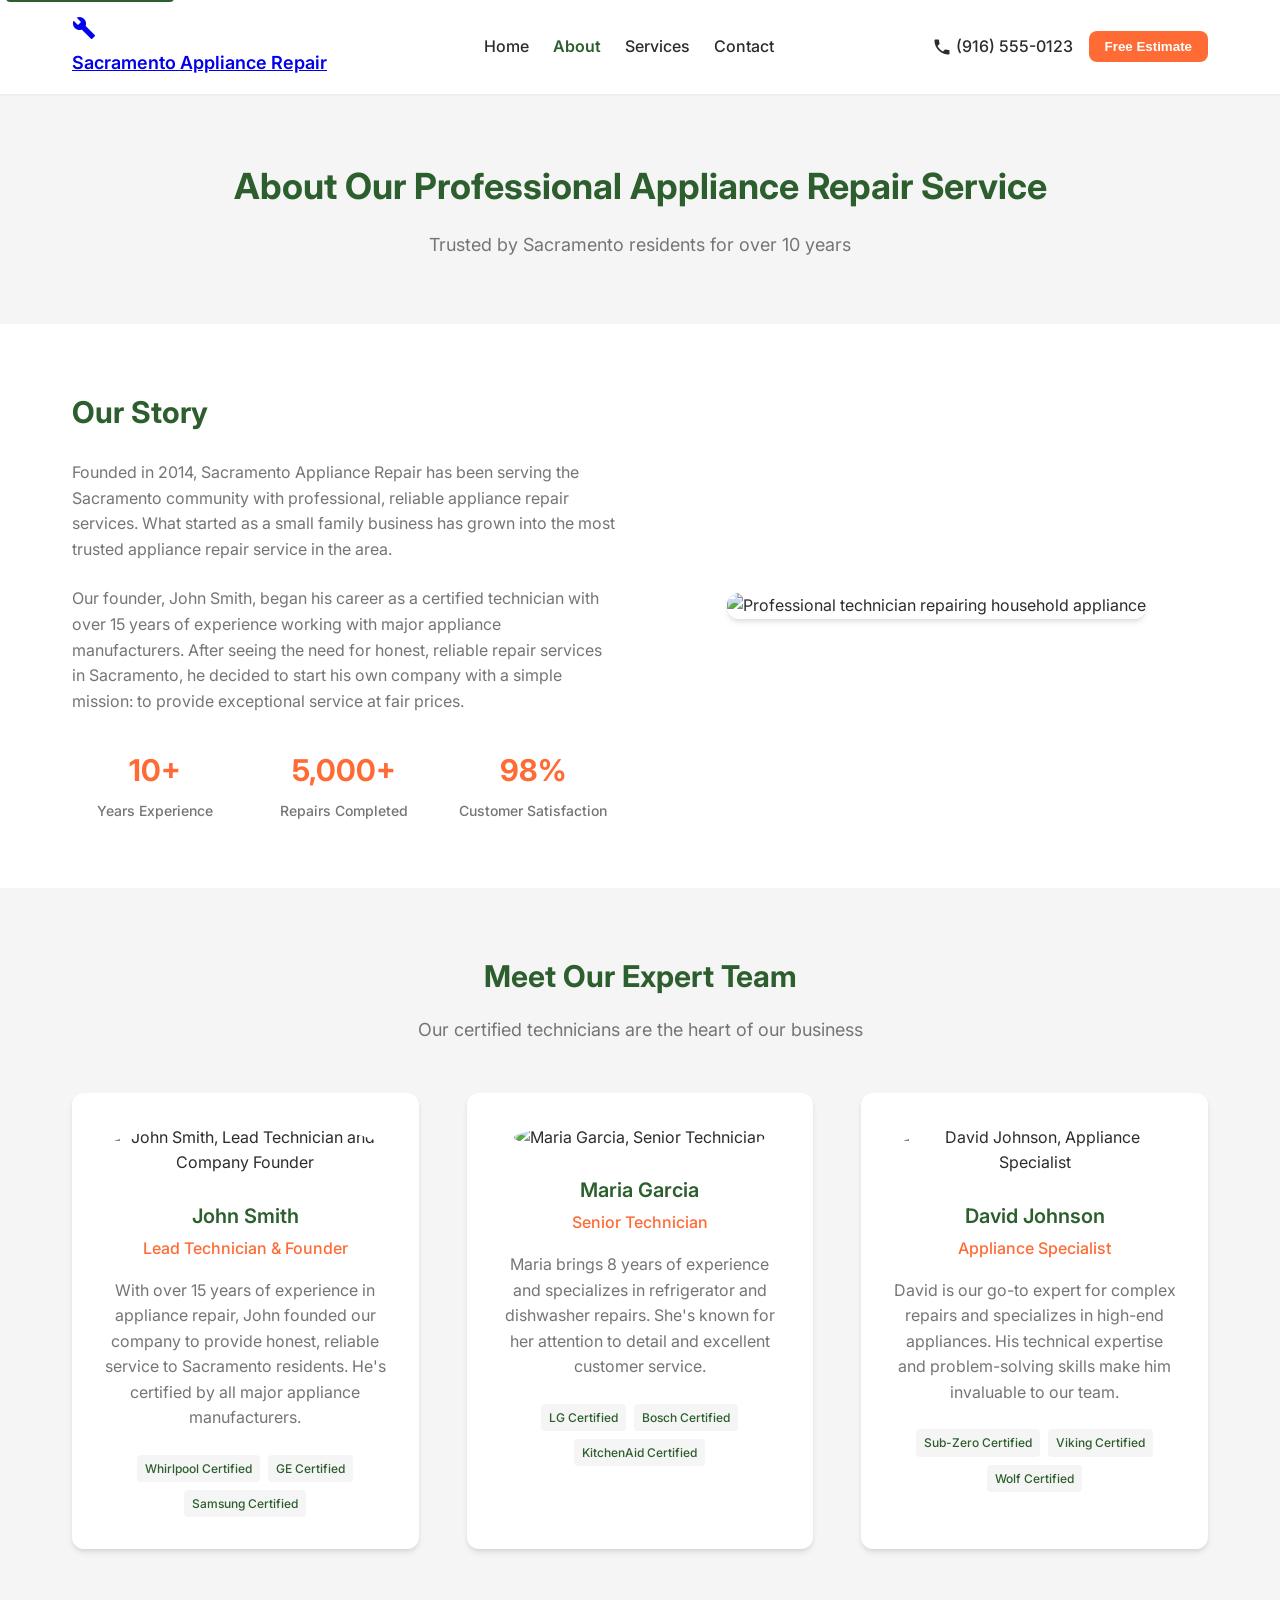
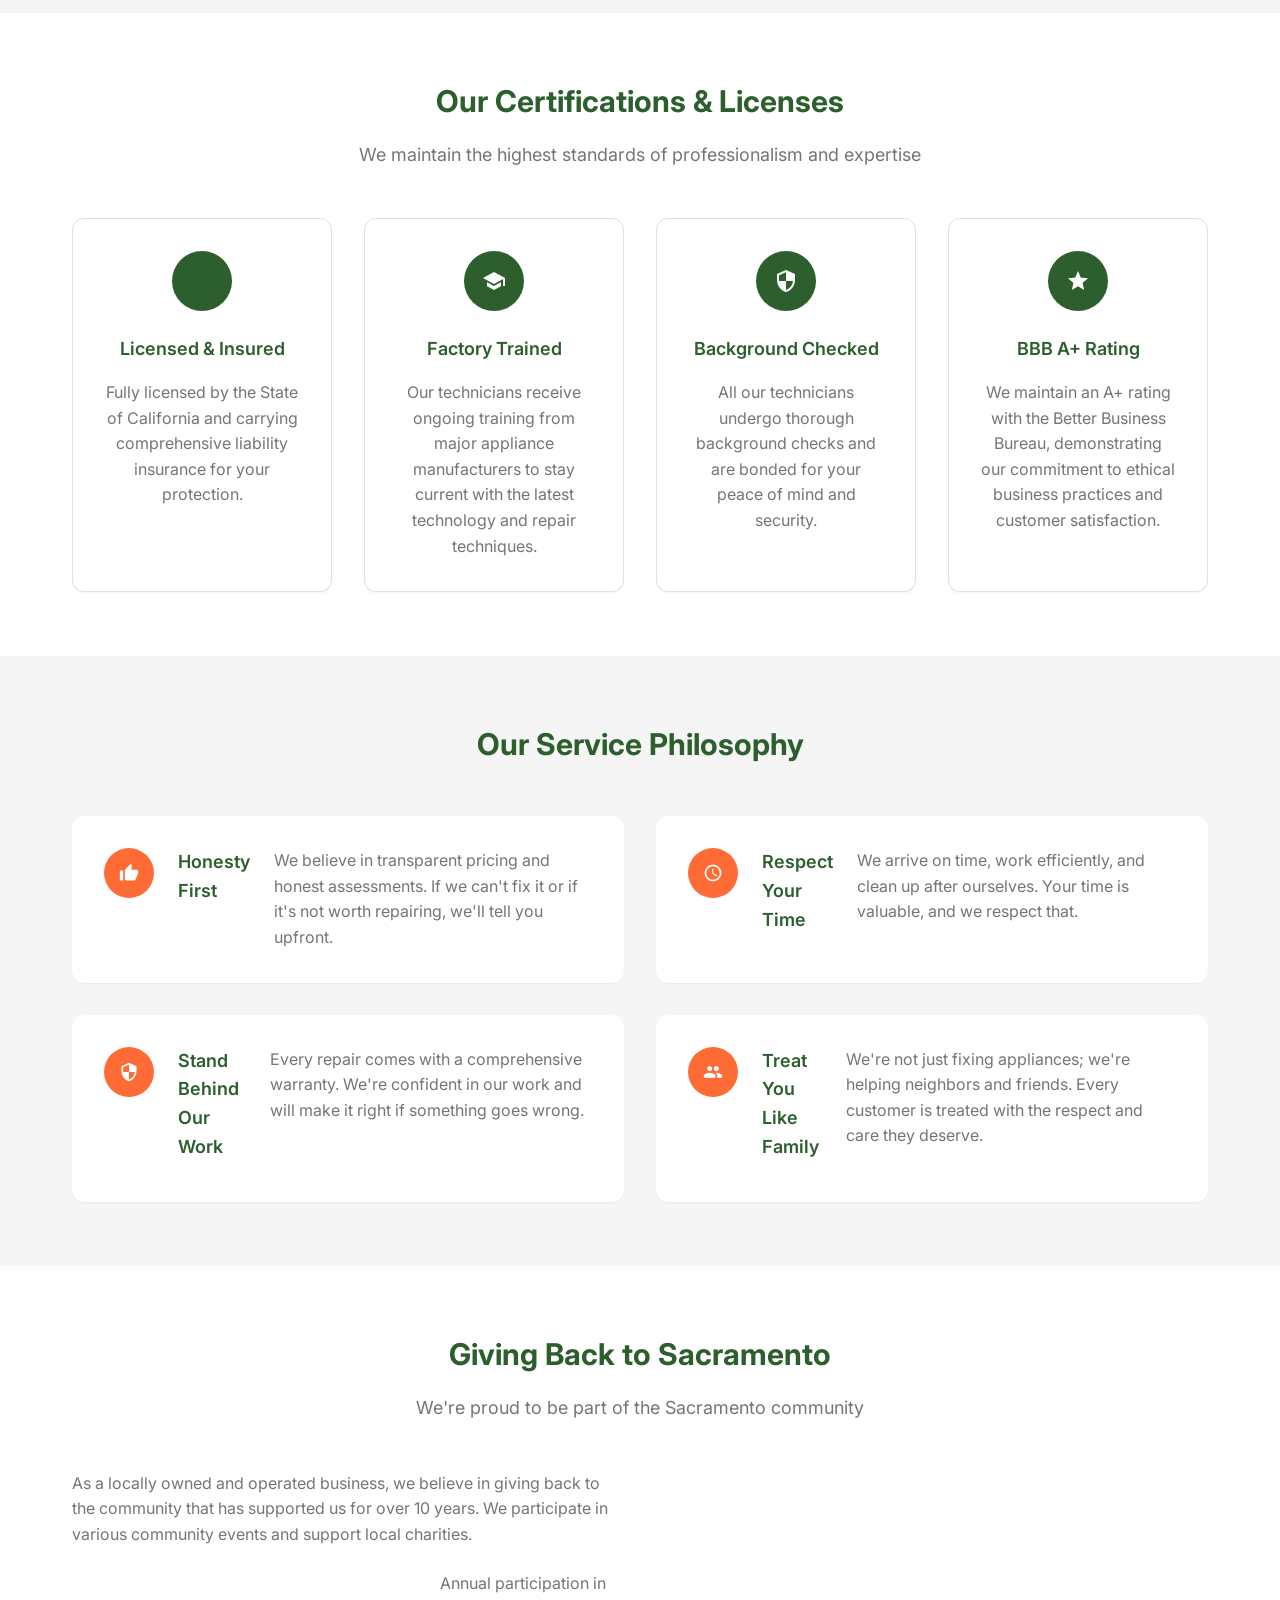
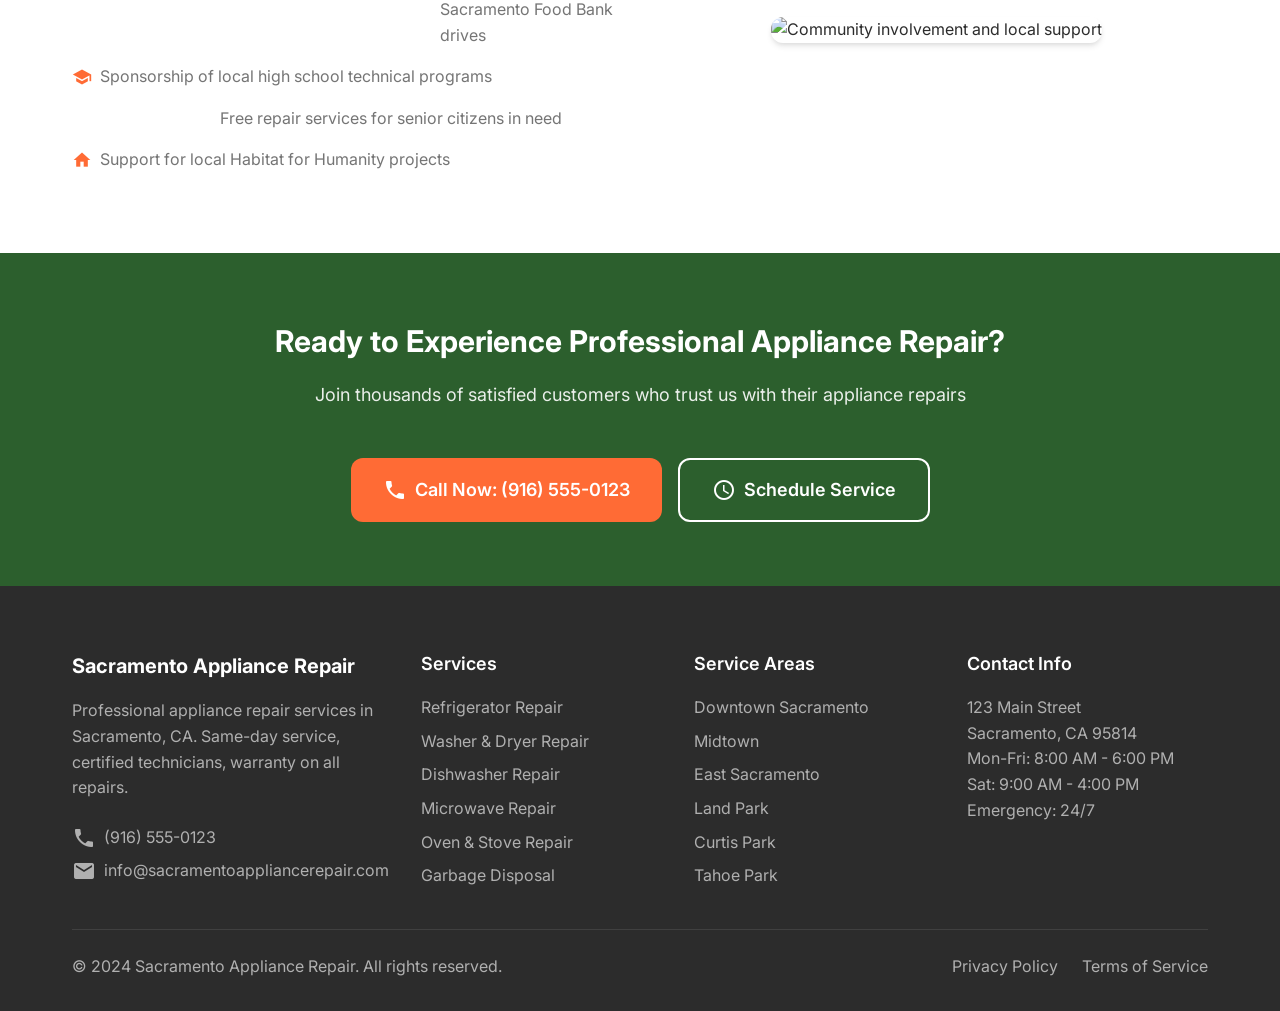
==== commit 8d44ee0d: "appl auto2 result more 1 request" ====
--- a/about.html
+++ b/about.html
@@ -3,572 +3,485 @@
 <head>
     <meta charset="UTF-8">
     <meta name="viewport" content="width=device-width, initial-scale=1.0">
-    <title>About Our Sacramento Appliance Repair Company | Sacramento Appliance Pro</title>
-    <meta name="description" content="Learn about Sacramento Appliance Pro - your trusted local appliance repair company. Licensed, insured, and committed to providing exceptional service in Sacramento, CA.">
-    <meta name="keywords" content="about Sacramento appliance repair, local appliance repair company, licensed appliance repair, Sacramento appliance technician">
-    <meta name="author" content="Sacramento Appliance Pro">
-    <meta name="robots" content="index, follow">
+    <title>About Our Appliance Repair Company in Sacramento, CA</title>
+    <meta name="description" content="Learn about our professional appliance repair company in Sacramento, CA. Certified technicians, 10+ years experience, same-day service available.">
+    <meta name="keywords" content="about appliance repair Sacramento, certified technicians Sacramento, appliance repair company Sacramento">
+    <meta name="author" content="Sacramento Appliance Repair">
     
     <!-- Open Graph / Facebook -->
     <meta property="og:type" content="website">
-    <meta property="og:url" content="https://sacramentoappliancepro.com/about/">
-    <meta property="og:title" content="About Our Sacramento Appliance Repair Company">
-    <meta property="og:description" content="Learn about Sacramento Appliance Pro - your trusted local appliance repair company. Licensed, insured, and committed to exceptional service.">
-    <meta property="og:image" content="https://sacramentoappliancepro.com/assets/images/about-og.jpg">
-    
+    <meta property="og:url" content="https://sacramentoappliancerepair.com/about.html">
+    <meta property="og:title" content="About Our Appliance Repair Company in Sacramento, CA">
+    <meta property="og:description" content="Learn about our professional appliance repair company in Sacramento, CA. Certified technicians, 10+ years experience, same-day service available.">
+    <meta property="og:image" content="https://sacramentoappliancerepair.com/assets/images/technician-working.jpg">
+
     <!-- Twitter -->
     <meta property="twitter:card" content="summary_large_image">
-    <meta property="twitter:url" content="https://sacramentoappliancepro.com/about/">
-    <meta property="twitter:title" content="About Our Sacramento Appliance Repair Company">
-    <meta property="twitter:description" content="Learn about Sacramento Appliance Pro - your trusted local appliance repair company. Licensed, insured, and committed to exceptional service.">
-    <meta property="twitter:image" content="https://sacramentoappliancepro.com/assets/images/about-og.jpg">
+    <meta property="twitter:url" content="https://sacramentoappliancerepair.com/about.html">
+    <meta property="twitter:title" content="About Our Appliance Repair Company in Sacramento, CA">
+    <meta property="twitter:description" content="Learn about our professional appliance repair company in Sacramento, CA. Certified technicians, 10+ years experience, same-day service available.">
+    <meta property="twitter:image" content="https://sacramentoappliancerepair.com/assets/images/technician-working.jpg">
+
+    <!-- Favicon -->
+    <link rel="icon" type="image/x-icon" href="/favicon.ico">
     
-    <!-- Structured Data -->
-    <script type="application/ld+json">
-    {
-        "@context": "https://schema.org",
-        "@type": "LocalBusiness",
-        "name": "Sacramento Appliance Pro",
-        "description": "Professional appliance repair services in Sacramento, CA",
-        "url": "https://sacramentoappliancepro.com",
-        "telephone": "+1-916-555-0123",
-        "address": {
-            "@type": "PostalAddress",
-            "streetAddress": "1234 Main Street",
-            "addressLocality": "Sacramento",
-            "addressRegion": "CA",
-            "postalCode": "95814",
-            "addressCountry": "US"
-        },
-        "geo": {
-            "@type": "GeoCoordinates",
-            "latitude": 38.5816,
-            "longitude": -121.4944
-        },
-        "openingHours": "Mo-Fr 08:00-18:00,Sa 09:00-16:00",
-        "priceRange": "$$",
-        "image": "https://sacramentoappliancepro.com/assets/images/logo.jpg",
-        "founder": {
-            "@type": "Person",
-            "name": "Mike Johnson"
-        },
-        "foundingDate": "2015",
-        "numberOfEmployees": "5-10"
-    }
-    </script>
-    
-    <link rel="canonical" href="https://sacramentoappliancepro.com/about/">
-    <link rel="stylesheet" href="assets/css/styles.css">
+    <!-- Fonts -->
     <link rel="preconnect" href="https://fonts.googleapis.com">
     <link rel="preconnect" href="https://fonts.gstatic.com" crossorigin>
     <link href="https://fonts.googleapis.com/css2?family=Inter:wght@300;400;500;600;700&display=swap" rel="stylesheet">
-    <link rel="icon" type="image/x-icon" href="/favicon.ico">
+    
+    <!-- Material Icons -->
+    <link href="https://fonts.googleapis.com/icon?family=Material+Icons" rel="stylesheet">
+    
+    <!-- Styles -->
+    <link rel="stylesheet" href="assets/css/styles.css">
 </head>
 <body>
-    <!-- Skip Link for Accessibility -->
+    <!-- Skip Link -->
     <a href="#main" class="skip-link">Skip to main content</a>
-    
+
     <!-- Header -->
     <header class="header" role="banner">
         <div class="container">
             <div class="header__content">
                 <div class="header__logo">
-                    <a href="/" aria-label="Sacramento Appliance Pro - Home">
-                        <img src="https://placehold.co/200x60/1E3A8A/FFFFFF?text=Sacramento+Appliance+Pro" alt="Sacramento Appliance Pro Logo" width="200" height="60">
+                    <a href="/" aria-label="Sacramento Appliance Repair - Home">
+                        <span class="material-icons" aria-hidden="true">build</span>
+                        <span class="header__logo-text">Sacramento Appliance Repair</span>
                     </a>
                 </div>
                 
                 <nav class="header__nav" role="navigation" aria-label="Main navigation">
-                    <ul class="nav__list">
-                        <li class="nav__item">
-                            <a href="/" class="nav__link">Home</a>
+                    <ul class="header__nav-list">
+                        <li class="header__nav-item">
+                            <a href="/" class="header__nav-link">Home</a>
                         </li>
-                        <li class="nav__item">
-                            <a href="services.html" class="nav__link">Services</a>
+                        <li class="header__nav-item">
+                            <a href="about.html" class="header__nav-link" aria-current="page">About</a>
                         </li>
-                        <li class="nav__item">
-                            <a href="about.html" class="nav__link nav__link--active" aria-current="page">About</a>
+                        <li class="header__nav-item">
+                            <a href="services.html" class="header__nav-link">Services</a>
                         </li>
-                        <li class="nav__item">
-                            <a href="contact.html" class="nav__link">Contact</a>
+                        <li class="header__nav-item">
+                            <a href="contact.html" class="header__nav-link">Contact</a>
                         </li>
                     </ul>
                 </nav>
                 
                 <div class="header__contact">
-                    <a href="tel:+19165550123" class="contact__phone" aria-label="Call us at 916-555-0123">
-                        <svg class="icon" width="20" height="20" viewBox="0 0 24 24" fill="none" stroke="currentColor" stroke-width="2" aria-hidden="true">
-                            <path d="M22 16.92v3a2 2 0 0 1-2.18 2 19.79 19.79 0 0 1-8.63-3.07 19.5 19.5 0 0 1-6-6 19.79 19.79 0 0 1-3.07-8.67A2 2 0 0 1 4.11 2h3a2 2 0 0 1 2 1.72 12.84 12.84 0 0 0 .7 2.81 2 2 0 0 1-.45 2.11L8.09 9.91a16 16 0 0 0 6 6l1.27-1.27a2 2 0 0 1 2.11-.45 12.84 12.84 0 0 0 2.81.7A2 2 0 0 1 22 16.92z"></path>
-                        </svg>
-                        <span>(916) 555-0123</span>
+                    <a href="tel:+19165550123" class="header__phone" aria-label="Call us at 916-555-0123">
+                        <span class="material-icons" aria-hidden="true">phone</span>
+                        <span class="header__phone-text">(916) 555-0123</span>
                     </a>
-                    <a href="contact.html" class="btn btn--primary">Get Free Quote</a>
-                </div>
-                
-                <button class="header__mobile-toggle" aria-label="Toggle mobile menu" aria-expanded="false">
-                    <span class="hamburger"></span>
-                    <span class="hamburger"></span>
-                    <span class="hamburger"></span>
+                    <button class="header__cta" aria-label="Get free estimate">
+                        Free Estimate
+                    </button>
+                </div>
+                
+                <button class="header__mobile-menu" aria-label="Open mobile menu" aria-expanded="false" aria-controls="mobile-menu">
+                    <span class="header__hamburger"></span>
                 </button>
             </div>
+        </div>
+        
+        <!-- Mobile Menu -->
+        <div class="mobile-menu" id="mobile-menu" aria-hidden="true">
+            <nav class="mobile-menu__nav" role="navigation" aria-label="Mobile navigation">
+                <ul class="mobile-menu__list">
+                    <li class="mobile-menu__item">
+                        <a href="/" class="mobile-menu__link">Home</a>
+                    </li>
+                    <li class="mobile-menu__item">
+                        <a href="about.html" class="mobile-menu__link" aria-current="page">About</a>
+                    </li>
+                    <li class="mobile-menu__item">
+                        <a href="services.html" class="mobile-menu__link">Services</a>
+                    </li>
+                    <li class="mobile-menu__item">
+                        <a href="contact.html" class="mobile-menu__link">Contact</a>
+                    </li>
+                </ul>
+                <div class="mobile-menu__contact">
+                    <a href="tel:+19165550123" class="mobile-menu__phone">
+                        <span class="material-icons" aria-hidden="true">phone</span>
+                        (916) 555-0123
+                    </a>
+                    <button class="mobile-menu__cta">Free Estimate</button>
+                </div>
+            </nav>
         </div>
     </header>
-    
+
     <!-- Main Content -->
     <main id="main" role="main">
         <!-- Page Header -->
         <section class="page-header" aria-labelledby="page-title">
             <div class="container">
-                <nav class="breadcrumb" aria-label="Breadcrumb">
-                    <ol class="breadcrumb__list">
-                        <li class="breadcrumb__item">
-                            <a href="/" class="breadcrumb__link">Home</a>
-                        </li>
-                        <li class="breadcrumb__item breadcrumb__item--current" aria-current="page">
-                            About
-                        </li>
-                    </ol>
-                </nav>
-                
-                <div class="page-header__content">
-                    <h1 id="page-title" class="page-header__title">About Sacramento Appliance Pro</h1>
-                    <p class="page-header__subtitle">
-                        Your trusted local appliance repair company serving Sacramento and surrounding areas since 2015
-                    </p>
-                </div>
-            </div>
-        </section>
-        
-        <!-- Company Story -->
-        <section class="company-story" aria-labelledby="story-title">
-            <div class="container">
-                <div class="story__content">
-                    <div class="story__text">
-                        <h2 id="story-title" class="story__title">Our Story</h2>
-                        <p class="story__description">
-                            Sacramento Appliance Pro was founded in 2015 by Mike Johnson, a Sacramento native with over 15 years 
-                            of experience in appliance repair. What started as a one-man operation has grown into Sacramento's 
-                            most trusted appliance repair company, serving thousands of satisfied customers throughout the region.
-                        </p>
-                        <p class="story__description">
-                            Our mission is simple: to provide fast, reliable, and affordable appliance repair services that 
-                            exceed our customers' expectations. We believe that when your appliances break down, you shouldn't 
-                            have to wait days or weeks for service. That's why we offer same-day service and stand behind 
-                            our work with comprehensive warranties.
-                        </p>
-                        <p class="story__description">
-                            As a locally owned and operated business, we understand the unique needs of Sacramento residents. 
-                            We're not just your appliance repair company – we're your neighbors, and we're committed to 
-                            keeping your home running smoothly.
-                        </p>
-                    </div>
-                    <div class="story__image">
-                        <img src="https://placehold.co/500x400/1E3A8A/FFFFFF?text=Our+Story" alt="Sacramento Appliance Pro team at work" width="500" height="400" loading="lazy">
-                    </div>
-                </div>
-            </div>
-        </section>
-        
-        <!-- Team Section -->
-        <section class="team" aria-labelledby="team-title">
-            <div class="container">
-                <div class="section__header">
-                    <h2 id="team-title" class="section__title">Meet Our Team</h2>
-                    <p class="section__subtitle">Experienced professionals dedicated to keeping your appliances running smoothly</p>
-                </div>
-                
-                <div class="team__grid">
-                    <article class="team__member">
-                        <div class="member__image">
-                            <img src="https://placehold.co/300x300/1E3A8A/FFFFFF?text=Mike+Johnson" alt="Mike Johnson, Founder and Lead Technician" width="300" height="300" loading="lazy">
-                        </div>
-                        <div class="member__info">
-                            <h3 class="member__name">Mike Johnson</h3>
-                            <p class="member__title">Founder & Lead Technician</p>
-                            <p class="member__description">
-                                Mike founded Sacramento Appliance Pro in 2015 after 15 years of experience in appliance repair. 
-                                He specializes in refrigerator and washing machine repair and is certified by major appliance manufacturers.
+                <h1 id="page-title" class="page-header__title">About Our Professional Appliance Repair Service</h1>
+                <p class="page-header__subtitle">
+                    Trusted by Sacramento residents for over 10 years
+                </p>
+            </div>
+        </section>
+
+        <!-- Our Story -->
+        <section class="our-story" aria-labelledby="our-story-title">
+            <div class="container">
+                <div class="our-story__content">
+                    <div class="our-story__text">
+                        <h2 id="our-story-title" class="our-story__title">Our Story</h2>
+                        <p class="our-story__description">
+                            Founded in 2014, Sacramento Appliance Repair has been serving the Sacramento community 
+                            with professional, reliable appliance repair services. What started as a small family 
+                            business has grown into the most trusted appliance repair service in the area.
+                        </p>
+                        <p class="our-story__description">
+                            Our founder, John Smith, began his career as a certified technician with over 15 years 
+                            of experience working with major appliance manufacturers. After seeing the need for 
+                            honest, reliable repair services in Sacramento, he decided to start his own company 
+                            with a simple mission: to provide exceptional service at fair prices.
+                        </p>
+                        <div class="our-story__stats">
+                            <div class="stat-item">
+                                <span class="stat-item__number">10+</span>
+                                <span class="stat-item__label">Years Experience</span>
+                            </div>
+                            <div class="stat-item">
+                                <span class="stat-item__number">5,000+</span>
+                                <span class="stat-item__label">Repairs Completed</span>
+                            </div>
+                            <div class="stat-item">
+                                <span class="stat-item__number">98%</span>
+                                <span class="stat-item__label">Customer Satisfaction</span>
+                            </div>
+                        </div>
+                    </div>
+                    <div class="our-story__image">
+                        <img src="https://placehold.co/600x400/2C5F2D/FFFFFF?text=Professional+Technician+at+Work" 
+                             alt="Professional technician repairing household appliance" 
+                             class="our-story__img">
+                    </div>
+                </div>
+            </div>
+        </section>
+
+        <!-- Meet the Team -->
+        <section class="meet-team" aria-labelledby="team-title">
+            <div class="container">
+                <h2 id="team-title" class="meet-team__title">Meet Our Expert Team</h2>
+                <p class="meet-team__subtitle">
+                    Our certified technicians are the heart of our business
+                </p>
+                <div class="meet-team__grid">
+                    <div class="team-member">
+                        <div class="team-member__image">
+                            <img src="https://placehold.co/300x300/2C5F2D/FFFFFF?text=John+Smith" 
+                                 alt="John Smith, Lead Technician and Company Founder" 
+                                 class="team-member__img">
+                        </div>
+                        <div class="team-member__info">
+                            <h3 class="team-member__name">John Smith</h3>
+                            <p class="team-member__title">Lead Technician & Founder</p>
+                            <p class="team-member__description">
+                                With over 15 years of experience in appliance repair, John founded our company 
+                                to provide honest, reliable service to Sacramento residents. He's certified 
+                                by all major appliance manufacturers.
                             </p>
-                            <div class="member__certifications">
+                            <div class="team-member__certifications">
+                                <span class="certification">Whirlpool Certified</span>
+                                <span class="certification">GE Certified</span>
                                 <span class="certification">Samsung Certified</span>
+                            </div>
+                        </div>
+                    </div>
+                    
+                    <div class="team-member">
+                        <div class="team-member__image">
+                            <img src="https://placehold.co/300x300/2C5F2D/FFFFFF?text=Maria+Garcia" 
+                                 alt="Maria Garcia, Senior Technician" 
+                                 class="team-member__img">
+                        </div>
+                        <div class="team-member__info">
+                            <h3 class="team-member__name">Maria Garcia</h3>
+                            <p class="team-member__title">Senior Technician</p>
+                            <p class="team-member__description">
+                                Maria brings 8 years of experience and specializes in refrigerator and 
+                                dishwasher repairs. She's known for her attention to detail and excellent 
+                                customer service.
+                            </p>
+                            <div class="team-member__certifications">
                                 <span class="certification">LG Certified</span>
-                                <span class="certification">Whirlpool Certified</span>
-                            </div>
-                        </div>
-                    </article>
-                    
-                    <article class="team__member">
-                        <div class="member__image">
-                            <img src="https://placehold.co/300x300/1E3A8A/FFFFFF?text=Sarah+Chen" alt="Sarah Chen, Senior Technician" width="300" height="300" loading="lazy">
-                        </div>
-                        <div class="member__info">
-                            <h3 class="member__name">Sarah Chen</h3>
-                            <p class="member__title">Senior Technician</p>
-                            <p class="member__description">
-                                Sarah joined our team in 2018 and brings 12 years of experience in appliance repair. 
-                                She specializes in dishwasher and oven repair and is known for her attention to detail and customer service.
-                            </p>
-                            <div class="member__certifications">
-                                <span class="certification">GE Certified</span>
                                 <span class="certification">Bosch Certified</span>
                                 <span class="certification">KitchenAid Certified</span>
                             </div>
                         </div>
-                    </article>
-                    
-                    <article class="team__member">
-                        <div class="member__image">
-                            <img src="https://placehold.co/300x300/1E3A8A/FFFFFF?text=David+Rodriguez" alt="David Rodriguez, Technician" width="300" height="300" loading="lazy">
-                        </div>
-                        <div class="member__info">
-                            <h3 class="member__name">David Rodriguez</h3>
-                            <p class="member__title">Technician</p>
-                            <p class="member__description">
-                                David has been with us since 2020 and specializes in dryer and microwave repair. 
-                                He's known for his quick diagnosis skills and ability to explain complex repairs in simple terms.
+                    </div>
+                    
+                    <div class="team-member">
+                        <div class="team-member__image">
+                            <img src="https://placehold.co/300x300/2C5F2D/FFFFFF?text=David+Johnson" 
+                                 alt="David Johnson, Appliance Specialist" 
+                                 class="team-member__img">
+                        </div>
+                        <div class="team-member__info">
+                            <h3 class="team-member__name">David Johnson</h3>
+                            <p class="team-member__title">Appliance Specialist</p>
+                            <p class="team-member__description">
+                                David is our go-to expert for complex repairs and specializes in high-end 
+                                appliances. His technical expertise and problem-solving skills make him 
+                                invaluable to our team.
                             </p>
-                            <div class="member__certifications">
-                                <span class="certification">Maytag Certified</span>
-                                <span class="certification">Frigidaire Certified</span>
-                                <span class="certification">Electrolux Certified</span>
-                            </div>
-                        </div>
-                    </article>
-                </div>
-            </div>
-        </section>
-        
+                            <div class="team-member__certifications">
+                                <span class="certification">Sub-Zero Certified</span>
+                                <span class="certification">Viking Certified</span>
+                                <span class="certification">Wolf Certified</span>
+                            </div>
+                        </div>
+                    </div>
+                </div>
+            </div>
+        </section>
+
         <!-- Certifications -->
         <section class="certifications" aria-labelledby="certifications-title">
             <div class="container">
-                <div class="section__header">
-                    <h2 id="certifications-title" class="section__title">Certifications & Licenses</h2>
-                    <p class="section__subtitle">Fully licensed, insured, and certified by major appliance manufacturers</p>
-                </div>
-                
-                <div class="certifications__content">
-                    <div class="certifications__text">
-                        <h3 class="certifications__subtitle">Professional Certifications</h3>
-                        <p class="certifications__description">
-                            Our technicians are certified by major appliance manufacturers including Samsung, LG, Whirlpool, 
-                            GE, Maytag, KitchenAid, Bosch, and Frigidaire. This ensures we have the latest training and 
-                            access to genuine parts for your appliances.
-                        </p>
-                        
-                        <h3 class="certifications__subtitle">Licenses & Insurance</h3>
-                        <ul class="certifications__list">
-                            <li>
-                                <svg class="icon" width="20" height="20" viewBox="0 0 24 24" fill="none" stroke="currentColor" stroke-width="2" aria-hidden="true">
-                                    <path d="M9 12l2 2 4-4"></path>
-                                    <circle cx="12" cy="12" r="10"></circle>
-                                </svg>
-                                California Contractor's License #1234567
+                <h2 id="certifications-title" class="certifications__title">Our Certifications & Licenses</h2>
+                <p class="certifications__subtitle">
+                    We maintain the highest standards of professionalism and expertise
+                </p>
+                <div class="certifications__grid">
+                    <div class="certification-card">
+                        <div class="certification-card__icon">
+                            <span class="material-icons" aria-hidden="true">verified</span>
+                        </div>
+                        <h3 class="certification-card__title">Licensed & Insured</h3>
+                        <p class="certification-card__description">
+                            Fully licensed by the State of California and carrying comprehensive 
+                            liability insurance for your protection.
+                        </p>
+                    </div>
+                    
+                    <div class="certification-card">
+                        <div class="certification-card__icon">
+                            <span class="material-icons" aria-hidden="true">school</span>
+                        </div>
+                        <h3 class="certification-card__title">Factory Trained</h3>
+                        <p class="certification-card__description">
+                            Our technicians receive ongoing training from major appliance manufacturers 
+                            to stay current with the latest technology and repair techniques.
+                        </p>
+                    </div>
+                    
+                    <div class="certification-card">
+                        <div class="certification-card__icon">
+                            <span class="material-icons" aria-hidden="true">security</span>
+                        </div>
+                        <h3 class="certification-card__title">Background Checked</h3>
+                        <p class="certification-card__description">
+                            All our technicians undergo thorough background checks and are bonded 
+                            for your peace of mind and security.
+                        </p>
+                    </div>
+                    
+                    <div class="certification-card">
+                        <div class="certification-card__icon">
+                            <span class="material-icons" aria-hidden="true">star</span>
+                        </div>
+                        <h3 class="certification-card__title">BBB A+ Rating</h3>
+                        <p class="certification-card__description">
+                            We maintain an A+ rating with the Better Business Bureau, demonstrating 
+                            our commitment to ethical business practices and customer satisfaction.
+                        </p>
+                    </div>
+                </div>
+            </div>
+        </section>
+
+        <!-- Service Philosophy -->
+        <section class="service-philosophy" aria-labelledby="philosophy-title">
+            <div class="container">
+                <h2 id="philosophy-title" class="service-philosophy__title">Our Service Philosophy</h2>
+                <div class="service-philosophy__content">
+                    <div class="philosophy-point">
+                        <div class="philosophy-point__icon">
+                            <span class="material-icons" aria-hidden="true">thumb_up</span>
+                        </div>
+                        <h3 class="philosophy-point__title">Honesty First</h3>
+                        <p class="philosophy-point__description">
+                            We believe in transparent pricing and honest assessments. If we can't fix it 
+                            or if it's not worth repairing, we'll tell you upfront.
+                        </p>
+                    </div>
+                    
+                    <div class="philosophy-point">
+                        <div class="philosophy-point__icon">
+                            <span class="material-icons" aria-hidden="true">schedule</span>
+                        </div>
+                        <h3 class="philosophy-point__title">Respect Your Time</h3>
+                        <p class="philosophy-point__description">
+                            We arrive on time, work efficiently, and clean up after ourselves. 
+                            Your time is valuable, and we respect that.
+                        </p>
+                    </div>
+                    
+                    <div class="philosophy-point">
+                        <div class="philosophy-point__icon">
+                            <span class="material-icons" aria-hidden="true">security</span>
+                        </div>
+                        <h3 class="philosophy-point__title">Stand Behind Our Work</h3>
+                        <p class="philosophy-point__description">
+                            Every repair comes with a comprehensive warranty. We're confident in our work 
+                            and will make it right if something goes wrong.
+                        </p>
+                    </div>
+                    
+                    <div class="philosophy-point">
+                        <div class="philosophy-point__icon">
+                            <span class="material-icons" aria-hidden="true">people</span>
+                        </div>
+                        <h3 class="philosophy-point__title">Treat You Like Family</h3>
+                        <p class="philosophy-point__description">
+                            We're not just fixing appliances; we're helping neighbors and friends. 
+                            Every customer is treated with the respect and care they deserve.
+                        </p>
+                    </div>
+                </div>
+            </div>
+        </section>
+
+        <!-- Community Involvement -->
+        <section class="community" aria-labelledby="community-title">
+            <div class="container">
+                <h2 id="community-title" class="community__title">Giving Back to Sacramento</h2>
+                <p class="community__subtitle">
+                    We're proud to be part of the Sacramento community
+                </p>
+                <div class="community__content">
+                    <div class="community__text">
+                        <p class="community__description">
+                            As a locally owned and operated business, we believe in giving back to the 
+                            community that has supported us for over 10 years. We participate in various 
+                            community events and support local charities.
+                        </p>
+                        <ul class="community__list">
+                            <li class="community__item">
+                                <span class="material-icons" aria-hidden="true">volunteer_activism</span>
+                                Annual participation in Sacramento Food Bank drives
                             </li>
-                            <li>
-                                <svg class="icon" width="20" height="20" viewBox="0 0 24 24" fill="none" stroke="currentColor" stroke-width="2" aria-hidden="true">
-                                    <path d="M9 12l2 2 4-4"></path>
-                                    <circle cx="12" cy="12" r="10"></circle>
-                                </svg>
-                                Fully Licensed & Bonded
+                            <li class="community__item">
+                                <span class="material-icons" aria-hidden="true">school</span>
+                                Sponsorship of local high school technical programs
                             </li>
-                            <li>
-                                <svg class="icon" width="20" height="20" viewBox="0 0 24 24" fill="none" stroke="currentColor" stroke-width="2" aria-hidden="true">
-                                    <path d="M9 12l2 2 4-4"></path>
-                                    <circle cx="12" cy="12" r="10"></circle>
-                                </svg>
-                                General Liability Insurance
+                            <li class="community__item">
+                                <span class="material-icons" aria-hidden="true">elderly</span>
+                                Free repair services for senior citizens in need
                             </li>
-                            <li>
-                                <svg class="icon" width="20" height="20" viewBox="0 0 24 24" fill="none" stroke="currentColor" stroke-width="2" aria-hidden="true">
-                                    <path d="M9 12l2 2 4-4"></path>
-                                    <circle cx="12" cy="12" r="10"></circle>
-                                </svg>
-                                Workers' Compensation Insurance
+                            <li class="community__item">
+                                <span class="material-icons" aria-hidden="true">home</span>
+                                Support for local Habitat for Humanity projects
                             </li>
                         </ul>
                     </div>
-                    
-                    <div class="certifications__badges">
-                        <div class="certification__badge">
-                            <img src="https://placehold.co/150x150/1E3A8A/FFFFFF?text=Samsung" alt="Samsung Certified" width="150" height="150" loading="lazy">
-                            <span>Samsung Certified</span>
-                        </div>
-                        <div class="certification__badge">
-                            <img src="https://placehold.co/150x150/1E3A8A/FFFFFF?text=LG" alt="LG Certified" width="150" height="150" loading="lazy">
-                            <span>LG Certified</span>
-                        </div>
-                        <div class="certification__badge">
-                            <img src="https://placehold.co/150x150/1E3A8A/FFFFFF?text=Whirlpool" alt="Whirlpool Certified" width="150" height="150" loading="lazy">
-                            <span>Whirlpool Certified</span>
-                        </div>
-                        <div class="certification__badge">
-                            <img src="https://placehold.co/150x150/1E3A8A/FFFFFF?text=GE" alt="GE Certified" width="150" height="150" loading="lazy">
-                            <span>GE Certified</span>
-                        </div>
-                    </div>
-                </div>
-            </div>
-        </section>
-        
-        <!-- Equipment & Tools -->
-        <section class="equipment" aria-labelledby="equipment-title">
-            <div class="container">
-                <div class="equipment__content">
-                    <div class="equipment__text">
-                        <h2 id="equipment-title" class="equipment__title">Professional Equipment & Tools</h2>
-                        <p class="equipment__description">
-                            We use only the latest professional-grade tools and diagnostic equipment to ensure accurate 
-                            diagnosis and efficient repairs. Our fully-equipped service vehicles carry thousands of parts 
-                            and tools, allowing us to complete most repairs on the first visit.
-                        </p>
-                        
-                        <div class="equipment__features">
-                            <div class="equipment__feature">
-                                <svg class="icon" width="24" height="24" viewBox="0 0 24 24" fill="none" stroke="currentColor" stroke-width="2" aria-hidden="true">
-                                    <path d="M9 12l2 2 4-4"></path>
-                                    <circle cx="12" cy="12" r="10"></circle>
-                                </svg>
-                                <div>
-                                    <h4>Advanced Diagnostics</h4>
-                                    <p>State-of-the-art diagnostic equipment for accurate problem identification</p>
-                                </div>
-                            </div>
-                            
-                            <div class="equipment__feature">
-                                <svg class="icon" width="24" height="24" viewBox="0 0 24 24" fill="none" stroke="currentColor" stroke-width="2" aria-hidden="true">
-                                    <path d="M9 12l2 2 4-4"></path>
-                                    <circle cx="12" cy="12" r="10"></circle>
-                                </svg>
-                                <div>
-                                    <h4>Genuine Parts</h4>
-                                    <p>Access to genuine OEM parts from all major manufacturers</p>
-                                </div>
-                            </div>
-                            
-                            <div class="equipment__feature">
-                                <svg class="icon" width="24" height="24" viewBox="0 0 24 24" fill="none" stroke="currentColor" stroke-width="2" aria-hidden="true">
-                                    <path d="M9 12l2 2 4-4"></path>
-                                    <circle cx="12" cy="12" r="10"></circle>
-                                </svg>
-                                <div>
-                                    <h4>Mobile Service</h4>
-                                    <p>Fully-equipped service vehicles for on-site repairs</p>
-                                </div>
-                            </div>
-                            
-                            <div class="equipment__feature">
-                                <svg class="icon" width="24" height="24" viewBox="0 0 24 24" fill="none" stroke="currentColor" stroke-width="2" aria-hidden="true">
-                                    <path d="M9 12l2 2 4-4"></path>
-                                    <circle cx="12" cy="12" r="10"></circle>
-                                </svg>
-                                <div>
-                                    <h4>Safety First</h4>
-                                    <p>All safety protocols and protective equipment for your home</p>
-                                </div>
-                            </div>
-                        </div>
-                    </div>
-                    
-                    <div class="equipment__image">
-                        <img src="https://placehold.co/500x400/1E3A8A/FFFFFF?text=Professional+Tools" alt="Professional appliance repair tools and equipment" width="500" height="400" loading="lazy">
-                    </div>
-                </div>
-            </div>
-        </section>
-        
-        <!-- Community Involvement -->
-        <section class="community" aria-labelledby="community-title">
-            <div class="container">
-                <div class="section__header">
-                    <h2 id="community-title" class="section__title">Community Involvement</h2>
-                    <p class="section__subtitle">Giving back to the Sacramento community that has supported us</p>
-                </div>
-                
-                <div class="community__grid">
-                    <article class="community__item">
-                        <div class="community__icon">
-                            <svg class="icon" width="48" height="48" viewBox="0 0 24 24" fill="none" stroke="currentColor" stroke-width="2" aria-hidden="true">
-                                <path d="M17 21v-2a4 4 0 0 0-4-4H5a4 4 0 0 0-4 4v2"></path>
-                                <circle cx="9" cy="7" r="4"></circle>
-                                <path d="M23 21v-2a4 4 0 0 0-3-3.87"></path>
-                                <path d="M16 3.13a4 4 0 0 1 0 7.75"></path>
-                            </svg>
-                        </div>
-                        <h3 class="community__title">Local Partnerships</h3>
-                        <p class="community__description">
-                            We partner with local charities and organizations to provide free or discounted 
-                            appliance repair services to families in need throughout Sacramento.
-                        </p>
-                    </article>
-                    
-                    <article class="community__item">
-                        <div class="community__icon">
-                            <svg class="icon" width="48" height="48" viewBox="0 0 24 24" fill="none" stroke="currentColor" stroke-width="2" aria-hidden="true">
-                                <path d="M12 2l3.09 6.26L22 9.27l-5 4.87 1.18 6.88L12 17.77l-6.18 3.25L7 14.14 2 9.27l6.91-1.01L12 2z"></path>
-                            </svg>
-                        </div>
-                        <h3 class="community__title">Educational Programs</h3>
-                        <p class="community__description">
-                            We sponsor local trade schools and provide apprenticeship opportunities 
-                            for aspiring appliance repair technicians in the Sacramento area.
-                        </p>
-                    </article>
-                    
-                    <article class="community__item">
-                        <div class="community__icon">
-                            <svg class="icon" width="48" height="48" viewBox="0 0 24 24" fill="none" stroke="currentColor" stroke-width="2" aria-hidden="true">
-                                <path d="M12 22s8-4 8-10V5l-8-3-8 3v7c0 6 8 10 8 10z"></path>
-                            </svg>
-                        </div>
-                        <h3 class="community__title">Environmental Responsibility</h3>
-                        <p class="community__description">
-                            We're committed to environmentally responsible practices, including proper 
-                            disposal of old appliances and recycling of parts whenever possible.
-                        </p>
-                    </article>
-                </div>
-            </div>
-        </section>
-        
-        <!-- Values -->
-        <section class="values" aria-labelledby="values-title">
-            <div class="container">
-                <div class="section__header">
-                    <h2 id="values-title" class="section__title">Our Values</h2>
-                    <p class="section__subtitle">The principles that guide everything we do</p>
-                </div>
-                
-                <div class="values__grid">
-                    <div class="value__item">
-                        <h3 class="value__title">Integrity</h3>
-                        <p class="value__description">
-                            We believe in honest, transparent communication and fair pricing. 
-                            No hidden fees, no unnecessary repairs – just honest service.
-                        </p>
-                    </div>
-                    
-                    <div class="value__item">
-                        <h3 class="value__title">Quality</h3>
-                        <p class="value__description">
-                            We use only genuine parts and stand behind our work with comprehensive 
-                            warranties. Quality is never compromised for speed or cost.
-                        </p>
-                    </div>
-                    
-                    <div class="value__item">
-                        <h3 class="value__title">Reliability</h3>
-                        <p class="value__description">
-                            When we say we'll be there, we'll be there. Our customers can count on 
-                            us for punctual, professional service every time.
-                        </p>
-                    </div>
-                    
-                    <div class="value__item">
-                        <h3 class="value__title">Customer Focus</h3>
-                        <p class="value__description">
-                            Our customers are at the center of everything we do. We listen, we care, 
-                            and we go the extra mile to ensure complete satisfaction.
-                        </p>
-                    </div>
-                </div>
-            </div>
-        </section>
-        
-        <!-- Call to Action -->
-        <section class="cta" aria-labelledby="cta-title">
-            <div class="container">
-                <div class="cta__content">
-                    <h2 id="cta-title" class="cta__title">Ready to Experience the Sacramento Appliance Pro Difference?</h2>
-                    <p class="cta__subtitle">
-                        Join thousands of satisfied customers who trust us with their appliance repair needs. 
-                        Call us today for fast, professional service.
+                    <div class="community__image">
+                        <img src="https://placehold.co/500x400/2C5F2D/FFFFFF?text=Community+Involvement" 
+                             alt="Community involvement and local support" 
+                             class="community__img">
+                    </div>
+                </div>
+            </div>
+        </section>
+
+        <!-- CTA Section -->
+        <section class="about-cta" aria-labelledby="about-cta-title">
+            <div class="container">
+                <div class="about-cta__content">
+                    <h2 id="about-cta-title" class="about-cta__title">Ready to Experience Professional Appliance Repair?</h2>
+                    <p class="about-cta__description">
+                        Join thousands of satisfied customers who trust us with their appliance repairs
                     </p>
-                    <div class="cta__actions">
-                        <a href="tel:+19165550123" class="btn btn--primary btn--large">Call (916) 555-0123</a>
-                        <a href="contact.html" class="btn btn--secondary btn--large">Schedule Service</a>
+                    <div class="about-cta__actions">
+                        <a href="tel:+19165550123" class="about-cta__button about-cta__button--primary" aria-label="Call now for free estimate">
+                            <span class="material-icons" aria-hidden="true">phone</span>
+                            Call Now: (916) 555-0123
+                        </a>
+                        <a href="contact.html" class="about-cta__button about-cta__button--secondary" aria-label="Schedule service online">
+                            <span class="material-icons" aria-hidden="true">schedule</span>
+                            Schedule Service
+                        </a>
                     </div>
                 </div>
             </div>
         </section>
     </main>
-    
+
     <!-- Footer -->
     <footer class="footer" role="contentinfo">
         <div class="container">
             <div class="footer__content">
                 <div class="footer__section">
-                    <div class="footer__logo">
-                        <img src="https://placehold.co/200x60/FFFFFF/1E3A8A?text=Sacramento+Appliance+Pro" alt="Sacramento Appliance Pro Logo" width="200" height="60">
-                    </div>
+                    <h3 class="footer__title">Sacramento Appliance Repair</h3>
                     <p class="footer__description">
                         Professional appliance repair services in Sacramento, CA. 
-                        Fast, reliable, and affordable repair for all your home appliances.
+                        Same-day service, certified technicians, warranty on all repairs.
                     </p>
                     <div class="footer__contact">
                         <a href="tel:+19165550123" class="footer__phone">
-                            <svg class="icon" width="16" height="16" viewBox="0 0 24 24" fill="none" stroke="currentColor" stroke-width="2" aria-hidden="true">
-                                <path d="M22 16.92v3a2 2 0 0 1-2.18 2 19.79 19.79 0 0 1-8.63-3.07 19.5 19.5 0 0 1-6-6 19.79 19.79 0 0 1-3.07-8.67A2 2 0 0 1 4.11 2h3a2 2 0 0 1 2 1.72 12.84 12.84 0 0 0 .7 2.81 2 2 0 0 1-.45 2.11L8.09 9.91a16 16 0 0 0 6 6l1.27-1.27a2 2 0 0 1 2.11-.45 12.84 12.84 0 0 0 2.81.7A2 2 0 0 1 22 16.92z"></path>
-                            </svg>
+                            <span class="material-icons" aria-hidden="true">phone</span>
                             (916) 555-0123
                         </a>
-                        <a href="mailto:info@sacramentoappliancepro.com" class="footer__email">
-                            <svg class="icon" width="16" height="16" viewBox="0 0 24 24" fill="none" stroke="currentColor" stroke-width="2" aria-hidden="true">
-                                <path d="M4 4h16c1.1 0 2 .9 2 2v12c0 1.1-.9 2-2 2H4c-1.1 0-2-.9-2-2V6c0-1.1.9-2 2-2z"></path>
-                                <polyline points="22,6 12,13 2,6"></polyline>
-                            </svg>
-                            info@sacramentoappliancepro.com
+                        <a href="mailto:info@sacramentoappliancerepair.com" class="footer__email">
+                            <span class="material-icons" aria-hidden="true">email</span>
+                            info@sacramentoappliancerepair.com
                         </a>
                     </div>
                 </div>
                 
                 <div class="footer__section">
-                    <h3 class="footer__title">Services</h3>
+                    <h4 class="footer__subtitle">Services</h4>
                     <ul class="footer__links">
-                        <li><a href="services.html#refrigerator">Refrigerator Repair</a></li>
-                        <li><a href="services.html#washing-machine">Washing Machine Repair</a></li>
-                        <li><a href="services.html#dryer">Dryer Repair</a></li>
-                        <li><a href="services.html#dishwasher">Dishwasher Repair</a></li>
-                        <li><a href="services.html#oven-stove">Oven & Stove Repair</a></li>
-                        <li><a href="services.html#microwave">Microwave Repair</a></li>
+                        <li><a href="services.html#refrigerator" class="footer__link">Refrigerator Repair</a></li>
+                        <li><a href="services.html#washer-dryer" class="footer__link">Washer & Dryer Repair</a></li>
+                        <li><a href="services.html#dishwasher" class="footer__link">Dishwasher Repair</a></li>
+                        <li><a href="services.html#microwave" class="footer__link">Microwave Repair</a></li>
+                        <li><a href="services.html#oven-stove" class="footer__link">Oven & Stove Repair</a></li>
+                        <li><a href="services.html#garbage-disposal" class="footer__link">Garbage Disposal</a></li>
                     </ul>
                 </div>
                 
                 <div class="footer__section">
-                    <h3 class="footer__title">Company</h3>
+                    <h4 class="footer__subtitle">Service Areas</h4>
                     <ul class="footer__links">
-                        <li><a href="about.html">About Us</a></li>
-                        <li><a href="contact.html">Contact</a></li>
-                        <li><a href="contact.html#service-areas">Service Areas</a></li>
-                        <li><a href="#testimonials">Reviews</a></li>
-                        <li><a href="contact.html#emergency">Emergency Service</a></li>
+                        <li><a href="contact.html#downtown" class="footer__link">Downtown Sacramento</a></li>
+                        <li><a href="contact.html#midtown" class="footer__link">Midtown</a></li>
+                        <li><a href="contact.html#east-sac" class="footer__link">East Sacramento</a></li>
+                        <li><a href="contact.html#land-park" class="footer__link">Land Park</a></li>
+                        <li><a href="contact.html#curtis-park" class="footer__link">Curtis Park</a></li>
+                        <li><a href="contact.html#tahoe-park" class="footer__link">Tahoe Park</a></li>
                     </ul>
                 </div>
                 
                 <div class="footer__section">
-                    <h3 class="footer__title">Service Areas</h3>
-                    <ul class="footer__links">
-                        <li>Downtown Sacramento</li>
-                        <li>Midtown</li>
-                        <li>East Sacramento</li>
-                        <li>Land Park</li>
-                        <li>Arden-Arcade</li>
-                        <li>Carmichael</li>
-                    </ul>
+                    <h4 class="footer__subtitle">Contact Info</h4>
+                    <div class="footer__address">
+                        <p>123 Main Street<br>Sacramento, CA 95814</p>
+                        <p>Mon-Fri: 8:00 AM - 6:00 PM<br>Sat: 9:00 AM - 4:00 PM<br>Emergency: 24/7</p>
+                    </div>
                 </div>
             </div>
             
             <div class="footer__bottom">
                 <div class="footer__copyright">
-                    <p>&copy; 2024 Sacramento Appliance Pro. All rights reserved.</p>
+                    <p>&copy; 2024 Sacramento Appliance Repair. All rights reserved.</p>
                 </div>
                 <div class="footer__legal">
-                    <a href="#privacy">Privacy Policy</a>
-                    <a href="#terms">Terms of Service</a>
+                    <a href="/privacy" class="footer__legal-link">Privacy Policy</a>
+                    <a href="/terms" class="footer__legal-link">Terms of Service</a>
                 </div>
             </div>
         </div>
     </footer>
-    
+
+    <!-- Scripts -->
     <script src="assets/js/script.js"></script>
 </body>
 </html>
--- a/assets/css/styles.css
+++ b/assets/css/styles.css
@@ -1,34 +1,17 @@
-/* ===== CSS CUSTOM PROPERTIES ===== */
+/* ===== CSS VARIABLES ===== */
 :root {
   /* Colors */
-  --color-primary: #1E3A8A;
-  --color-primary-light: #3B82F6;
-  --color-primary-dark: #1E40AF;
-  --color-accent: #F59E0B;
-  --color-accent-light: #FCD34D;
-  --color-accent-dark: #D97706;
-  
-  /* Neutral Colors */
+  --color-primary: #2C5F2D;
+  --color-accent: #FF6B35;
+  --color-bg: #F7F7F7;
+  --color-text: #2C2C2C;
   --color-white: #FFFFFF;
-  --color-gray-50: #F8FAFC;
-  --color-gray-100: #F1F5F9;
-  --color-gray-200: #E2E8F0;
-  --color-gray-300: #CBD5E1;
-  --color-gray-400: #94A3B8;
-  --color-gray-500: #64748B;
-  --color-gray-600: #475569;
-  --color-gray-700: #334155;
-  --color-gray-800: #1E293B;
-  --color-gray-900: #0F172A;
-  
-  /* Status Colors */
-  --color-success: #10B981;
-  --color-error: #EF4444;
-  --color-warning: #F59E0B;
-  --color-info: #3B82F6;
+  --color-light-gray: #F5F5F5;
+  --color-medium-gray: #E0E0E0;
+  --color-dark-gray: #757575;
   
   /* Typography */
-  --font-family: 'Inter', -apple-system, BlinkMacSystemFont, 'Segoe UI', Roboto, sans-serif;
+  --font-family: 'Inter', sans-serif;
   --font-size-xs: 0.75rem;
   --font-size-sm: 0.875rem;
   --font-size-base: 1rem;
@@ -39,16 +22,6 @@
   --font-size-4xl: 2.25rem;
   --font-size-5xl: 3rem;
   
-  --font-weight-light: 300;
-  --font-weight-normal: 400;
-  --font-weight-medium: 500;
-  --font-weight-semibold: 600;
-  --font-weight-bold: 700;
-  
-  --line-height-tight: 1.25;
-  --line-height-normal: 1.5;
-  --line-height-relaxed: 1.75;
-  
   /* Spacing */
   --spacing-xs: 0.25rem;
   --spacing-sm: 0.5rem;
@@ -57,30 +30,35 @@
   --spacing-xl: 2rem;
   --spacing-2xl: 3rem;
   --spacing-3xl: 4rem;
-  --spacing-4xl: 6rem;
+  
+  /* Layout */
+  --container-max-width: 1200px;
+  --container-padding: 1rem;
   
   /* Border Radius */
-  --radius-sm: 0.25rem;
-  --radius-md: 0.5rem;
-  --radius-lg: 0.75rem;
-  --radius-xl: 1rem;
-  --radius-2xl: 1.5rem;
-  --radius-full: 9999px;
+  --radius-sm: 4px;
+  --radius-md: 8px;
+  --radius-lg: 12px;
+  --radius-xl: 16px;
   
   /* Shadows */
-  --shadow-sm: 0 1px 2px 0 rgb(0 0 0 / 0.05);
-  --shadow-md: 0 4px 6px -1px rgb(0 0 0 / 0.1), 0 2px 4px -2px rgb(0 0 0 / 0.1);
-  --shadow-lg: 0 10px 15px -3px rgb(0 0 0 / 0.1), 0 4px 6px -4px rgb(0 0 0 / 0.1);
-  --shadow-xl: 0 20px 25px -5px rgb(0 0 0 / 0.1), 0 8px 10px -6px rgb(0 0 0 / 0.1);
+  --shadow-sm: 0 1px 2px 0 rgba(0, 0, 0, 0.05);
+  --shadow-md: 0 4px 6px -1px rgba(0, 0, 0, 0.1), 0 2px 4px -1px rgba(0, 0, 0, 0.06);
+  --shadow-lg: 0 10px 15px -3px rgba(0, 0, 0, 0.1), 0 4px 6px -2px rgba(0, 0, 0, 0.05);
+  --shadow-xl: 0 20px 25px -5px rgba(0, 0, 0, 0.1), 0 10px 10px -5px rgba(0, 0, 0, 0.04);
   
   /* Transitions */
-  --transition-fast: 150ms ease-in-out;
-  --transition-normal: 300ms ease-in-out;
-  --transition-slow: 500ms ease-in-out;
+  --transition-fast: 0.15s ease-in-out;
+  --transition-base: 0.3s ease-in-out;
+  --transition-slow: 0.5s ease-in-out;
   
-  /* Container */
-  --container-max-width: 1200px;
-  --container-padding: var(--spacing-md);
+  /* Z-index */
+  --z-dropdown: 1000;
+  --z-sticky: 1020;
+  --z-fixed: 1030;
+  --z-modal: 1040;
+  --z-popover: 1050;
+  --z-tooltip: 1060;
 }
 
 /* ===== RESET & BASE STYLES ===== */
@@ -100,25 +78,24 @@
 body {
   font-family: var(--font-family);
   font-size: var(--font-size-base);
-  font-weight: var(--font-weight-normal);
-  line-height: var(--line-height-normal);
-  color: var(--color-gray-800);
+  line-height: 1.6;
+  color: var(--color-text);
   background-color: var(--color-white);
   -webkit-font-smoothing: antialiased;
   -moz-osx-font-smoothing: grayscale;
 }
 
-/* ===== ACCESSIBILITY ===== */
+/* ===== SKIP LINK ===== */
 .skip-link {
   position: absolute;
   top: -40px;
   left: 6px;
   background: var(--color-primary);
   color: var(--color-white);
-  padding: var(--spacing-sm) var(--spacing-md);
+  padding: 8px;
   text-decoration: none;
-  border-radius: var(--radius-md);
-  z-index: 1000;
+  border-radius: var(--radius-sm);
+  z-index: var(--z-tooltip);
   transition: top var(--transition-fast);
 }
 
@@ -126,1378 +103,2190 @@
   top: 6px;
 }
 
-/* Focus styles */
-*:focus {
-  outline: 2px solid var(--color-primary);
-  outline-offset: 2px;
-}
-
-/* Reduced motion */
-@media (prefers-reduced-motion: reduce) {
-  *,
-  *::before,
-  *::after {
-    animation-duration: 0.01ms !important;
-    animation-iteration-count: 1 !important;
-    transition-duration: 0.01ms !important;
-    scroll-behavior: auto !important;
-  }
-}
-
-/* ===== TYPOGRAPHY ===== */
-h1, h2, h3, h4, h5, h6 {
-  font-weight: var(--font-weight-bold);
-  line-height: var(--line-height-tight);
-  color: var(--color-gray-900);
-  margin-bottom: var(--spacing-md);
-}
-
-h1 {
-  font-size: var(--font-size-4xl);
-}
-
-h2 {
-  font-size: var(--font-size-3xl);
-}
-
-h3 {
-  font-size: var(--font-size-2xl);
-}
-
-h4 {
-  font-size: var(--font-size-xl);
-}
-
-h5 {
-  font-size: var(--font-size-lg);
-}
-
-h6 {
-  font-size: var(--font-size-base);
-}
-
-p {
-  margin-bottom: var(--spacing-md);
-}
-
-a {
-  color: var(--color-primary);
-  text-decoration: none;
-  transition: color var(--transition-fast);
-}
-
-a:hover {
-  color: var(--color-primary-dark);
-}
-
-a:focus {
-  outline: 2px solid var(--color-primary);
-  outline-offset: 2px;
-}
-
-/* ===== LAYOUT ===== */
+/* ===== CONTAINER ===== */
 .container {
   max-width: var(--container-max-width);
   margin: 0 auto;
   padding: 0 var(--container-padding);
 }
 
-/* ===== BUTTONS ===== */
-.btn {
-  display: inline-flex;
-  align-items: center;
-  justify-content: center;
+@media screen and (min-width: 768px) {
+  .container {
+    padding: 0 var(--spacing-xl);
+  }
+}
+
+/* ===== HEADER ===== */
+.header {
+  background: var(--color-white);
+  box-shadow: var(--shadow-sm);
+  position: sticky;
+  top: 0;
+  z-index: var(--z-sticky);
+}
+
+.header__content {
+  display: flex;
+  align-items: center;
+  justify-content: space-between;
+  padding: var(--spacing-md) 0;
+  gap: var(--spacing-md);
+}
+
+.header__logo {
+  display: flex;
+  align-items: center;
   gap: var(--spacing-sm);
-  padding: var(--spacing-sm) var(--spacing-lg);
-  font-family: inherit;
-  font-size: var(--font-size-base);
-  font-weight: var(--font-weight-medium);
-  line-height: 1;
   text-decoration: none;
-  border: 2px solid transparent;
-  border-radius: var(--radius-lg);
+  color: var(--color-primary);
+  font-weight: 600;
+  font-size: var(--font-size-lg);
+}
+
+.header__logo .material-icons {
+  font-size: 1.5rem;
+}
+
+.header__logo-text {
+  display: none;
+}
+
+@media screen and (min-width: 768px) {
+  .header__logo-text {
+    display: block;
+  }
+}
+
+.header__nav {
+  display: none;
+}
+
+@media screen and (min-width: 768px) {
+  .header__nav {
+    display: block;
+  }
+}
+
+.header__nav-list {
+  display: flex;
+  list-style: none;
+  gap: var(--spacing-lg);
+}
+
+.header__nav-link {
+  color: var(--color-text);
+  text-decoration: none;
+  font-weight: 500;
+  transition: color var(--transition-fast);
+  padding: var(--spacing-sm) 0;
+}
+
+.header__nav-link:hover,
+.header__nav-link:focus {
+  color: var(--color-primary);
+}
+
+.header__nav-link[aria-current="page"] {
+  color: var(--color-primary);
+  font-weight: 600;
+}
+
+.header__contact {
+  display: none;
+  align-items: center;
+  gap: var(--spacing-md);
+}
+
+@media screen and (min-width: 768px) {
+  .header__contact {
+    display: flex;
+  }
+}
+
+.header__phone {
+  display: flex;
+  align-items: center;
+  gap: var(--spacing-xs);
+  color: var(--color-text);
+  text-decoration: none;
+  font-weight: 500;
+  transition: color var(--transition-fast);
+}
+
+.header__phone:hover,
+.header__phone:focus {
+  color: var(--color-primary);
+}
+
+.header__phone .material-icons {
+  font-size: 1.25rem;
+}
+
+.header__cta {
+  background: var(--color-accent);
+  color: var(--color-white);
+  border: none;
+  padding: var(--spacing-sm) var(--spacing-md);
+  border-radius: var(--radius-md);
+  font-weight: 600;
   cursor: pointer;
   transition: all var(--transition-fast);
-  white-space: nowrap;
-}
-
-.btn--primary {
-  background-color: var(--color-primary);
-  color: var(--color-white);
-  border-color: var(--color-primary);
-}
-
-.btn--primary:hover {
-  background-color: var(--color-primary-dark);
-  border-color: var(--color-primary-dark);
-  color: var(--color-white);
-}
-
-.btn--secondary {
-  background-color: transparent;
-  color: var(--color-primary);
-  border-color: var(--color-primary);
-}
-
-.btn--secondary:hover {
-  background-color: var(--color-primary);
-  color: var(--color-white);
-}
-
-.btn--large {
-  padding: var(--spacing-md) var(--spacing-xl);
-  font-size: var(--font-size-lg);
-}
-
-.btn--full {
-  width: 100%;
-}
-
-.btn--pulse {
-  animation: pulse 2s infinite;
-}
-
-.btn--emergency {
-  background: linear-gradient(135deg, #EF4444 0%, #DC2626 100%);
-  color: var(--color-white);
+}
+
+.header__cta:hover,
+.header__cta:focus {
+  background: #E55A2B;
+  transform: translateY(-1px);
+}
+
+.header__mobile-menu {
+  display: flex;
+  flex-direction: column;
+  justify-content: center;
+  width: 24px;
+  height: 24px;
+  background: none;
   border: none;
-  font-weight: var(--font-weight-bold);
-  text-transform: uppercase;
-  letter-spacing: 0.5px;
-}
-
-.btn--emergency:hover {
-  background: linear-gradient(135deg, #DC2626 0%, #B91C1C 100%);
-  transform: translateY(-2px);
-  box-shadow: 0 8px 25px rgba(239, 68, 68, 0.3);
-}
-
-/* ===== HEADER ===== */
-.header {
-  background: linear-gradient(135deg, var(--color-primary) 0%, var(--color-primary-dark) 100%);
-  box-shadow: var(--shadow-lg);
-  position: sticky;
+  cursor: pointer;
+  padding: 0;
+}
+
+@media screen and (min-width: 768px) {
+  .header__mobile-menu {
+    display: none;
+  }
+}
+
+.header__hamburger {
+  width: 24px;
+  height: 2px;
+  background: var(--color-text);
+  transition: all var(--transition-fast);
+  position: relative;
+}
+
+.header__hamburger::before,
+.header__hamburger::after {
+  content: '';
+  position: absolute;
+  width: 24px;
+  height: 2px;
+  background: var(--color-text);
+  transition: all var(--transition-fast);
+}
+
+.header__hamburger::before {
+  top: -8px;
+}
+
+.header__hamburger::after {
+  top: 8px;
+}
+
+.header__mobile-menu[aria-expanded="true"] .header__hamburger {
+  background: transparent;
+}
+
+.header__mobile-menu[aria-expanded="true"] .header__hamburger::before {
+  transform: rotate(45deg);
   top: 0;
-  z-index: 100;
-}
-
-/* ===== STICKY HEADER ===== */
-.sticky-header {
-  position: fixed;
+}
+
+.header__mobile-menu[aria-expanded="true"] .header__hamburger::after {
+  transform: rotate(-45deg);
   top: 0;
-  left: 0;
-  right: 0;
-  background: linear-gradient(135deg, var(--color-primary) 0%, var(--color-primary-dark) 100%);
-  color: var(--color-white);
-  padding: var(--spacing-sm) 0;
-  z-index: 1000;
-  transform: translateY(-100%);
-  transition: transform 0.3s ease-in-out;
-  box-shadow: 0 4px 20px rgba(0, 0, 0, 0.15);
-  border-bottom: 2px solid var(--color-primary-light);
-}
-
-.sticky-header.sticky-header--visible {
-  transform: translateY(0);
-}
-
-.sticky-header__content {
-  display: flex;
-  align-items: center;
-  justify-content: space-between;
-  gap: var(--spacing-md);
-}
-
-.sticky-header__logo img {
-  height: 45px;
-  width: auto;
-}
-
-.sticky-header__cta {
-  display: flex;
-  align-items: center;
-  gap: var(--spacing-md);
-}
-
-.sticky-header__phone-link {
-  display: flex;
-  align-items: center;
-  gap: var(--spacing-xs);
-  color: var(--color-white);
-  text-decoration: none;
-  font-weight: var(--font-weight-medium);
-  font-size: var(--font-size-sm);
-  transition: color 0.3s ease;
-}
-
-.sticky-header__phone-link:hover {
-  color: var(--color-primary-light);
-}
-
-.sticky-header__phone-text {
-  font-weight: var(--font-weight-semibold);
-}
-
-.sticky-header .btn--pulse {
-  animation: pulse 2s infinite;
-  font-size: var(--font-size-sm);
-  padding: var(--spacing-sm) var(--spacing-md);
-}
-
-.sticky-header .btn__icon {
-  margin-right: var(--spacing-xs);
-  font-size: var(--font-size-sm);
-}
-
-/* Mobile sticky header */
-@media screen and (max-width: 767px) {
-  .sticky-header {
-    padding: var(--spacing-sm) 0;
-  }
-  
-  .sticky-header__content {
-    gap: var(--spacing-md);
-  }
-  
-  .sticky-header__logo img {
-    height: 40px;
-  }
-  
-  .sticky-header__phone-text {
-    display: none; /* Hide phone text on mobile, keep icon */
-  }
-  
-  .sticky-header .btn--pulse {
-    font-size: var(--font-size-sm);
-    padding: var(--spacing-sm) var(--spacing-md);
-  }
-}
-
-/* ===== EXIT INTENT POPUP ===== */
-.exit-popup {
+}
+
+/* ===== MOBILE MENU ===== */
+.mobile-menu {
   position: fixed;
   top: 0;
   left: 0;
   right: 0;
   bottom: 0;
-  z-index: 10000;
-  display: flex;
-  align-items: center;
-  justify-content: center;
-  opacity: 0;
-  visibility: hidden;
-  transition: all 0.3s ease;
-}
-
-.exit-popup.exit-popup--visible {
-  opacity: 1;
-  visibility: visible;
-}
-
-.exit-popup__overlay {
+  background: var(--color-white);
+  z-index: var(--z-modal);
+  transform: translateY(-100%);
+  transition: transform var(--transition-base);
+  padding-top: 80px;
+}
+
+.mobile-menu[aria-hidden="false"] {
+  transform: translateY(0);
+}
+
+.mobile-menu__nav {
+  padding: var(--spacing-xl);
+}
+
+.mobile-menu__list {
+  list-style: none;
+  margin-bottom: var(--spacing-xl);
+}
+
+.mobile-menu__item {
+  margin-bottom: var(--spacing-lg);
+}
+
+.mobile-menu__link {
+  color: var(--color-text);
+  text-decoration: none;
+  font-size: var(--font-size-xl);
+  font-weight: 500;
+  display: block;
+  padding: var(--spacing-sm) 0;
+  transition: color var(--transition-fast);
+}
+
+.mobile-menu__link:hover,
+.mobile-menu__link:focus {
+  color: var(--color-primary);
+}
+
+.mobile-menu__link[aria-current="page"] {
+  color: var(--color-primary);
+  font-weight: 600;
+}
+
+.mobile-menu__contact {
+  border-top: 1px solid var(--color-medium-gray);
+  padding-top: var(--spacing-lg);
+}
+
+.mobile-menu__phone {
+  display: flex;
+  align-items: center;
+  gap: var(--spacing-sm);
+  color: var(--color-text);
+  text-decoration: none;
+  font-weight: 500;
+  margin-bottom: var(--spacing-md);
+}
+
+.mobile-menu__phone .material-icons {
+  font-size: 1.25rem;
+}
+
+.mobile-menu__cta {
+  background: var(--color-accent);
+  color: var(--color-white);
+  border: none;
+  padding: var(--spacing-md) var(--spacing-lg);
+  border-radius: var(--radius-md);
+  font-weight: 600;
+  cursor: pointer;
+  width: 100%;
+  transition: all var(--transition-fast);
+}
+
+.mobile-menu__cta:hover,
+.mobile-menu__cta:focus {
+  background: #E55A2B;
+}
+
+/* ===== HERO SECTION ===== */
+.hero {
+  position: relative;
+  min-height: 100vh;
+  display: flex;
+  align-items: center;
+  background: linear-gradient(135deg, var(--color-primary) 0%, #1A4A1B 100%);
+  color: var(--color-white);
+  overflow: hidden;
+}
+
+.hero__background {
   position: absolute;
   top: 0;
   left: 0;
   right: 0;
   bottom: 0;
-  background: rgba(0, 0, 0, 0.8);
-  backdrop-filter: blur(5px);
-}
-
-.exit-popup__content {
+  z-index: 1;
+}
+
+.hero__image {
+  width: 100%;
+  height: 100%;
+  object-fit: cover;
+  opacity: 0.3;
+}
+
+.hero__content {
   position: relative;
-  background: var(--color-white);
-  border-radius: var(--radius-xl);
-  padding: var(--spacing-xl);
-  max-width: 500px;
-  width: 90%;
-  max-height: 90vh;
-  overflow-y: auto;
-  box-shadow: 0 25px 50px rgba(0, 0, 0, 0.25);
-  transform: scale(0.9);
-  transition: transform 0.3s ease;
-}
-
-.exit-popup.exit-popup--visible .exit-popup__content {
-  transform: scale(1);
-}
-
-.exit-popup__close {
-  position: absolute;
-  top: var(--spacing-md);
-  right: var(--spacing-md);
-  background: none;
-  border: none;
-  color: var(--color-gray-500);
-  cursor: pointer;
-  padding: var(--spacing-xs);
-  border-radius: var(--radius-full);
-  transition: all 0.3s ease;
-  z-index: 1;
-}
-
-.exit-popup__close:hover {
-  background: var(--color-gray-100);
-  color: var(--color-gray-700);
-}
-
-.exit-popup__header {
-  text-align: center;
-  margin-bottom: var(--spacing-xl);
-}
-
-.exit-popup__icon {
-  font-size: 3rem;
-  margin-bottom: var(--spacing-md);
-  animation: pulse 2s infinite;
-}
-
-.exit-popup__title {
-  font-size: var(--font-size-2xl);
-  font-weight: var(--font-weight-bold);
-  color: var(--color-gray-900);
-  margin-bottom: var(--spacing-sm);
-}
-
-.exit-popup__subtitle {
-  font-size: var(--font-size-lg);
-  color: var(--color-primary);
-  font-weight: var(--font-weight-semibold);
-}
-
-.exit-popup__body {
-  margin-bottom: var(--spacing-xl);
-}
-
-.exit-popup__offer {
-  background: linear-gradient(135deg, var(--color-primary) 0%, var(--color-primary-dark) 100%);
-  color: var(--color-white);
-  padding: var(--spacing-lg);
+  z-index: 2;
+  text-align: center;
+  max-width: 800px;
+  margin: 0 auto;
+}
+
+.hero__title {
+  font-size: var(--font-size-3xl);
+  font-weight: 700;
+  margin-bottom: var(--spacing-lg);
+  line-height: 1.2;
+}
+
+@media screen and (min-width: 768px) {
+  .hero__title {
+    font-size: var(--font-size-4xl);
+  }
+}
+
+@media screen and (min-width: 1024px) {
+  .hero__title {
+    font-size: var(--font-size-5xl);
+  }
+}
+
+.hero__subtitle {
+  font-size: var(--font-size-lg);
+  margin-bottom: var(--spacing-2xl);
+  opacity: 0.9;
+  line-height: 1.6;
+}
+
+.hero__actions {
+  display: flex;
+  flex-direction: column;
+  gap: var(--spacing-md);
+  margin-bottom: var(--spacing-2xl);
+}
+
+@media screen and (min-width: 768px) {
+  .hero__actions {
+    flex-direction: row;
+    justify-content: center;
+  }
+}
+
+.hero__cta {
+  display: flex;
+  align-items: center;
+  justify-content: center;
+  gap: var(--spacing-sm);
+  padding: var(--spacing-md) var(--spacing-xl);
   border-radius: var(--radius-lg);
-  margin-bottom: var(--spacing-lg);
-  text-align: center;
-}
-
-.exit-popup__discount {
-  display: flex;
-  flex-direction: column;
-  align-items: center;
-  margin-bottom: var(--spacing-md);
-}
-
-.exit-popup__discount-text {
-  font-size: 3rem;
-  font-weight: var(--font-weight-black);
-  line-height: 1;
-}
-
-.exit-popup__discount-label {
-  font-size: var(--font-size-sm);
-  opacity: 0.9;
-}
-
-.exit-popup__promo {
-  display: flex;
-  flex-direction: column;
-  align-items: center;
-  gap: var(--spacing-sm);
-}
-
-.exit-popup__promo-text {
-  font-size: var(--font-size-sm);
-  opacity: 0.9;
-}
-
-.exit-popup__code {
-  display: flex;
-  align-items: center;
-  gap: var(--spacing-sm);
-  background: var(--color-white);
-  color: var(--color-primary);
-  padding: var(--spacing-sm) var(--spacing-md);
-  border-radius: var(--radius-md);
-  font-weight: var(--font-weight-bold);
-  font-size: var(--font-size-lg);
-}
-
-.exit-popup__copy-btn {
-  background: none;
+  font-weight: 600;
+  font-size: var(--font-size-lg);
+  text-decoration: none;
+  transition: all var(--transition-base);
   border: none;
   cursor: pointer;
-  padding: var(--spacing-xs);
-  border-radius: var(--radius-sm);
-  transition: background 0.3s ease;
-}
-
-.exit-popup__copy-btn:hover {
-  background: var(--color-gray-100);
-}
-
-.exit-popup__benefits {
-  margin-top: var(--spacing-lg);
-}
-
-.exit-popup__benefits-title {
-  font-size: var(--font-size-lg);
-  font-weight: var(--font-weight-semibold);
-  color: var(--color-gray-900);
-  margin-bottom: var(--spacing-md);
-  text-align: center;
-}
-
-.exit-popup__benefits-list {
-  list-style: none;
-  padding: 0;
-  margin: 0;
-}
-
-.exit-popup__benefit {
-  display: flex;
-  align-items: center;
-  gap: var(--spacing-sm);
-  padding: var(--spacing-sm) 0;
-  font-size: var(--font-size-sm);
-}
-
-.exit-popup__benefit-icon {
-  font-size: var(--font-size-lg);
-}
-
-.exit-popup__benefit-text {
-  color: var(--color-gray-700);
-}
-
-.exit-popup__actions {
+}
+
+.hero__cta--primary {
+  background: var(--color-accent);
+  color: var(--color-white);
+}
+
+.hero__cta--primary:hover,
+.hero__cta--primary:focus {
+  background: #E55A2B;
+  transform: translateY(-2px);
+  box-shadow: var(--shadow-lg);
+}
+
+.hero__cta--secondary {
+  background: transparent;
+  color: var(--color-white);
+  border: 2px solid var(--color-white);
+}
+
+.hero__cta--secondary:hover,
+.hero__cta--secondary:focus {
+  background: var(--color-white);
+  color: var(--color-primary);
+}
+
+.hero__features {
   display: flex;
   flex-direction: column;
   gap: var(--spacing-md);
-  margin-bottom: var(--spacing-lg);
-}
-
-.exit-popup__actions .btn--large {
-  padding: var(--spacing-md) var(--spacing-lg);
-  font-size: var(--font-size-lg);
-  font-weight: var(--font-weight-semibold);
-}
-
-.exit-popup__footer {
-  text-align: center;
-}
-
-.exit-popup__disclaimer {
-  color: var(--color-gray-500);
-  font-size: var(--font-size-xs);
-  line-height: 1.4;
-}
-
-/* Mobile exit popup */
-@media screen and (max-width: 767px) {
-  .exit-popup__content {
-    padding: var(--spacing-xl);
-    margin: var(--spacing-lg);
-  }
-  
-  .exit-popup__title {
-    font-size: var(--font-size-2xl);
-  }
-  
-  .exit-popup__subtitle {
-    font-size: var(--font-size-lg);
-  }
-  
-  .exit-popup__discount-text {
-    font-size: 3rem;
-  }
-  
-  .exit-popup__actions {
-    gap: var(--spacing-md);
-  }
-  
-  .exit-popup__actions .btn--large {
-    padding: var(--spacing-md) var(--spacing-lg);
-    font-size: var(--font-size-lg);
-  }
-}
-
-/* ===== ENHANCED TESTIMONIALS ===== */
-.testimonials__video {
-  margin-bottom: var(--spacing-xl);
-}
-
-.testimonial__video-card {
-  background: var(--color-white);
-  border-radius: var(--radius-xl);
-  box-shadow: var(--shadow-lg);
-  overflow: hidden;
+  justify-content: center;
+}
+
+@media screen and (min-width: 768px) {
+  .hero__features {
+    flex-direction: row;
+  }
+}
+
+.hero__feature {
+  display: flex;
+  align-items: center;
+  gap: var(--spacing-sm);
+  font-weight: 500;
+}
+
+.hero__feature .material-icons {
+  font-size: 1.25rem;
+}
+
+/* ===== PAGE HEADER ===== */
+.page-header {
+  background: var(--color-light-gray);
+  padding: var(--spacing-3xl) 0;
+  text-align: center;
+}
+
+.page-header__title {
+  font-size: var(--font-size-3xl);
+  font-weight: 700;
+  color: var(--color-primary);
+  margin-bottom: var(--spacing-md);
+}
+
+@media screen and (min-width: 768px) {
+  .page-header__title {
+    font-size: var(--font-size-4xl);
+  }
+}
+
+.page-header__subtitle {
+  font-size: var(--font-size-lg);
+  color: var(--color-dark-gray);
+  max-width: 600px;
+  margin: 0 auto;
+}
+
+/* ===== SERVICES OVERVIEW ===== */
+.services-overview {
+  padding: var(--spacing-3xl) 0;
+  background: var(--color-white);
+}
+
+.services-overview__title {
+  text-align: center;
+  font-size: var(--font-size-3xl);
+  font-weight: 700;
+  color: var(--color-primary);
+  margin-bottom: var(--spacing-md);
+}
+
+.services-overview__subtitle {
+  text-align: center;
+  font-size: var(--font-size-lg);
+  color: var(--color-dark-gray);
+  margin-bottom: var(--spacing-2xl);
+  max-width: 600px;
+  margin-left: auto;
+  margin-right: auto;
+}
+
+.services-overview__grid {
   display: grid;
-  grid-template-columns: 1fr 1fr;
+  grid-template-columns: 1fr;
   gap: var(--spacing-xl);
-  align-items: center;
-}
-
-.testimonial__video-thumbnail {
-  position: relative;
-  cursor: pointer;
-  overflow: hidden;
+}
+
+@media screen and (min-width: 768px) {
+  .services-overview__grid {
+    grid-template-columns: repeat(2, 1fr);
+  }
+}
+
+@media screen and (min-width: 1024px) {
+  .services-overview__grid {
+    grid-template-columns: repeat(3, 1fr);
+  }
+}
+
+.service-card {
+  background: var(--color-white);
   border-radius: var(--radius-lg);
-}
-
-.testimonial__video-thumbnail img {
-  width: 100%;
-  height: auto;
-  transition: transform 0.3s ease;
-}
-
-.testimonial__video-thumbnail:hover img {
-  transform: scale(1.05);
-}
-
-.testimonial__video-play {
-  position: absolute;
-  top: 50%;
-  left: 50%;
-  transform: translate(-50%, -50%);
-  background: rgba(0, 0, 0, 0.8);
-  color: var(--color-white);
-  border-radius: var(--radius-full);
-  padding: var(--spacing-md);
-  transition: all 0.3s ease;
-}
-
-.testimonial__video-thumbnail:hover .testimonial__video-play {
+  padding: var(--spacing-xl);
+  box-shadow: var(--shadow-md);
+  transition: all var(--transition-base);
+  text-align: center;
+}
+
+.service-card:hover {
+  transform: translateY(-4px);
+  box-shadow: var(--shadow-xl);
+}
+
+.service-card__icon {
+  width: 80px;
+  height: 80px;
   background: var(--color-primary);
-  transform: translate(-50%, -50%) scale(1.1);
-}
-
-.testimonial__video-content {
-  padding: var(--spacing-lg);
-}
-
-.testimonial__video-title {
+  border-radius: 50%;
+  display: flex;
+  align-items: center;
+  justify-content: center;
+  margin: 0 auto var(--spacing-lg);
+}
+
+.service-card__icon .material-icons {
+  font-size: 2rem;
+  color: var(--color-white);
+}
+
+.service-card__title {
   font-size: var(--font-size-xl);
-  font-weight: var(--font-weight-bold);
-  color: var(--color-gray-900);
-  margin-bottom: var(--spacing-sm);
-}
-
-.testimonial__video-text {
-  color: var(--color-gray-600);
+  font-weight: 600;
+  color: var(--color-primary);
+  margin-bottom: var(--spacing-md);
+}
+
+.service-card__description {
+  color: var(--color-dark-gray);
   margin-bottom: var(--spacing-lg);
   line-height: 1.6;
 }
 
-.testimonial__video-author {
+.service-card__link {
+  display: inline-flex;
+  align-items: center;
+  gap: var(--spacing-xs);
+  color: var(--color-accent);
+  text-decoration: none;
+  font-weight: 600;
+  transition: color var(--transition-fast);
+}
+
+.service-card__link:hover,
+.service-card__link:focus {
+  color: #E55A2B;
+}
+
+/* ===== WHY CHOOSE US ===== */
+.why-choose-us {
+  padding: var(--spacing-3xl) 0;
+  background: var(--color-light-gray);
+}
+
+.why-choose-us__title {
+  text-align: center;
+  font-size: var(--font-size-3xl);
+  font-weight: 700;
+  color: var(--color-primary);
+  margin-bottom: var(--spacing-md);
+}
+
+.why-choose-us__grid {
+  display: grid;
+  grid-template-columns: 1fr;
+  gap: var(--spacing-xl);
+}
+
+@media screen and (min-width: 768px) {
+  .why-choose-us__grid {
+    grid-template-columns: repeat(2, 1fr);
+  }
+}
+
+@media screen and (min-width: 1024px) {
+  .why-choose-us__grid {
+    grid-template-columns: repeat(3, 1fr);
+  }
+}
+
+.feature-card {
+  background: var(--color-white);
+  border-radius: var(--radius-lg);
+  padding: var(--spacing-xl);
+  text-align: center;
+  box-shadow: var(--shadow-sm);
+  transition: all var(--transition-base);
+}
+
+.feature-card:hover {
+  transform: translateY(-2px);
+  box-shadow: var(--shadow-md);
+}
+
+.feature-card__icon {
+  width: 60px;
+  height: 60px;
+  background: var(--color-accent);
+  border-radius: 50%;
+  display: flex;
+  align-items: center;
+  justify-content: center;
+  margin: 0 auto var(--spacing-lg);
+}
+
+.feature-card__icon .material-icons {
+  font-size: 1.5rem;
+  color: var(--color-white);
+}
+
+.feature-card__title {
+  font-size: var(--font-size-lg);
+  font-weight: 600;
+  color: var(--color-primary);
+  margin-bottom: var(--spacing-md);
+}
+
+.feature-card__description {
+  color: var(--color-dark-gray);
+  line-height: 1.6;
+}
+
+/* ===== TESTIMONIALS ===== */
+.testimonials {
+  padding: var(--spacing-3xl) 0;
+  background: var(--color-white);
+}
+
+.testimonials__title {
+  text-align: center;
+  font-size: var(--font-size-3xl);
+  font-weight: 700;
+  color: var(--color-primary);
+  margin-bottom: var(--spacing-md);
+}
+
+.testimonials__grid {
+  display: grid;
+  grid-template-columns: 1fr;
+  gap: var(--spacing-xl);
+}
+
+@media screen and (min-width: 768px) {
+  .testimonials__grid {
+    grid-template-columns: repeat(2, 1fr);
+  }
+}
+
+@media screen and (min-width: 1024px) {
+  .testimonials__grid {
+    grid-template-columns: repeat(3, 1fr);
+  }
+}
+
+.testimonial-card {
+  background: var(--color-white);
+  border-radius: var(--radius-lg);
+  padding: var(--spacing-xl);
+  box-shadow: var(--shadow-md);
+  border-left: 4px solid var(--color-accent);
+}
+
+.testimonial-card__stars {
+  display: flex;
+  gap: var(--spacing-xs);
+  margin-bottom: var(--spacing-md);
+}
+
+.testimonial-card__stars .material-icons {
+  color: #FFD700;
+  font-size: 1.25rem;
+}
+
+.testimonial-card__text {
+  font-style: italic;
+  margin-bottom: var(--spacing-lg);
+  line-height: 1.6;
+  color: var(--color-text);
+}
+
+.testimonial-card__author strong {
+  color: var(--color-primary);
+  font-weight: 600;
+}
+
+.testimonial-card__author span {
+  color: var(--color-dark-gray);
+  font-size: var(--font-size-sm);
+}
+
+/* ===== SERVICE AREAS ===== */
+.service-areas {
+  padding: var(--spacing-3xl) 0;
+  background: var(--color-light-gray);
+}
+
+.service-areas__title {
+  text-align: center;
+  font-size: var(--font-size-3xl);
+  font-weight: 700;
+  color: var(--color-primary);
+  margin-bottom: var(--spacing-md);
+}
+
+.service-areas__subtitle {
+  text-align: center;
+  font-size: var(--font-size-lg);
+  color: var(--color-dark-gray);
+  margin-bottom: var(--spacing-2xl);
+}
+
+.service-areas__grid {
+  display: grid;
+  grid-template-columns: 1fr;
+  gap: var(--spacing-lg);
+}
+
+@media screen and (min-width: 768px) {
+  .service-areas__grid {
+    grid-template-columns: repeat(2, 1fr);
+  }
+}
+
+@media screen and (min-width: 1024px) {
+  .service-areas__grid {
+    grid-template-columns: repeat(3, 1fr);
+  }
+}
+
+.area-card {
+  background: var(--color-white);
+  border-radius: var(--radius-lg);
+  padding: var(--spacing-lg);
+  text-align: center;
+  box-shadow: var(--shadow-sm);
+  transition: all var(--transition-base);
+}
+
+.area-card:hover {
+  transform: translateY(-2px);
+  box-shadow: var(--shadow-md);
+}
+
+.area-card__title {
+  font-size: var(--font-size-lg);
+  font-weight: 600;
+  color: var(--color-primary);
+  margin-bottom: var(--spacing-sm);
+}
+
+.area-card__description {
+  color: var(--color-dark-gray);
+  font-size: var(--font-size-sm);
+}
+
+/* ===== EMERGENCY SERVICE ===== */
+.emergency-service {
+  padding: var(--spacing-3xl) 0;
+  background: var(--color-primary);
+  color: var(--color-white);
+}
+
+.emergency-service__content {
+  display: flex;
+  flex-direction: column;
+  gap: var(--spacing-xl);
+  align-items: center;
+  text-align: center;
+}
+
+@media screen and (min-width: 768px) {
+  .emergency-service__content {
+    flex-direction: row;
+    text-align: left;
+  }
+}
+
+.emergency-service__title {
+  font-size: var(--font-size-3xl);
+  font-weight: 700;
+  margin-bottom: var(--spacing-md);
+}
+
+.emergency-service__description {
+  font-size: var(--font-size-lg);
+  margin-bottom: var(--spacing-lg);
+  opacity: 0.9;
+}
+
+.emergency-service__features {
+  display: flex;
+  flex-direction: column;
+  gap: var(--spacing-md);
+}
+
+@media screen and (min-width: 768px) {
+  .emergency-service__features {
+    flex-direction: row;
+  }
+}
+
+.emergency-service__feature {
   display: flex;
   align-items: center;
   gap: var(--spacing-sm);
-}
-
-.testimonial__video-avatar {
-  border-radius: var(--radius-full);
-}
-
-.testimonial__video-name {
-  font-weight: var(--font-weight-semibold);
-  color: var(--color-gray-900);
-  font-style: normal;
-}
-
-.testimonial__video-location {
-  color: var(--color-gray-500);
-  font-size: var(--font-size-sm);
-}
-
-/* Enhanced testimonial cards */
-.testimonial__card--featured {
-  position: relative;
-  border: 2px solid var(--color-primary);
-  background: linear-gradient(135deg, var(--color-white) 0%, var(--color-gray-50) 100%);
-}
-
-.testimonial__badge {
-  position: absolute;
-  top: var(--spacing-md);
-  right: var(--spacing-md);
-  background: var(--color-success);
-  color: var(--color-white);
-  padding: var(--spacing-xs) var(--spacing-sm);
-  border-radius: var(--radius-full);
-  font-size: var(--font-size-xs);
-  font-weight: var(--font-weight-semibold);
-  z-index: 1;
-}
-
-.testimonial__before-after {
-  display: flex;
-  align-items: center;
+  font-weight: 500;
+}
+
+.emergency-service__feature .material-icons {
+  font-size: 1.25rem;
+}
+
+.emergency-service__button {
+  display: flex;
+  align-items: center;
+  gap: var(--spacing-sm);
+  background: var(--color-accent);
+  color: var(--color-white);
+  padding: var(--spacing-md) var(--spacing-xl);
+  border-radius: var(--radius-lg);
+  text-decoration: none;
+  font-weight: 600;
+  font-size: var(--font-size-lg);
+  transition: all var(--transition-base);
+  white-space: nowrap;
+}
+
+.emergency-service__button:hover,
+.emergency-service__button:focus {
+  background: #E55A2B;
+  transform: translateY(-2px);
+  box-shadow: var(--shadow-lg);
+}
+
+/* ===== FOOTER ===== */
+.footer {
+  background: var(--color-text);
+  color: var(--color-white);
+  padding: var(--spacing-3xl) 0 var(--spacing-xl);
+}
+
+.footer__content {
+  display: grid;
+  grid-template-columns: 1fr;
+  gap: var(--spacing-xl);
+  margin-bottom: var(--spacing-xl);
+}
+
+@media screen and (min-width: 768px) {
+  .footer__content {
+    grid-template-columns: repeat(2, 1fr);
+  }
+}
+
+@media screen and (min-width: 1024px) {
+  .footer__content {
+    grid-template-columns: repeat(4, 1fr);
+  }
+}
+
+.footer__title {
+  font-size: var(--font-size-xl);
+  font-weight: 700;
+  margin-bottom: var(--spacing-md);
+  color: var(--color-white);
+}
+
+.footer__subtitle {
+  font-size: var(--font-size-lg);
+  font-weight: 600;
+  margin-bottom: var(--spacing-md);
+  color: var(--color-white);
+}
+
+.footer__description {
+  color: #B0B0B0;
+  margin-bottom: var(--spacing-lg);
+  line-height: 1.6;
+}
+
+.footer__contact {
+  display: flex;
+  flex-direction: column;
+  gap: var(--spacing-sm);
+}
+
+.footer__phone,
+.footer__email {
+  display: flex;
+  align-items: center;
+  gap: var(--spacing-sm);
+  color: #B0B0B0;
+  text-decoration: none;
+  transition: color var(--transition-fast);
+}
+
+.footer__phone:hover,
+.footer__phone:focus,
+.footer__email:hover,
+.footer__email:focus {
+  color: var(--color-white);
+}
+
+.footer__links {
+  list-style: none;
+}
+
+.footer__links li {
+  margin-bottom: var(--spacing-sm);
+}
+
+.footer__link {
+  color: #B0B0B0;
+  text-decoration: none;
+  transition: color var(--transition-fast);
+}
+
+.footer__link:hover,
+.footer__link:focus {
+  color: var(--color-white);
+}
+
+.footer__address {
+  color: #B0B0B0;
+  line-height: 1.6;
+}
+
+.footer__bottom {
+  border-top: 1px solid #404040;
+  padding-top: var(--spacing-lg);
+  display: flex;
+  flex-direction: column;
   gap: var(--spacing-md);
-  margin-top: var(--spacing-md);
-  padding: var(--spacing-sm);
-  background: var(--color-gray-50);
-  border-radius: var(--radius-md);
-}
-
-.testimonial__before,
-.testimonial__after {
-  display: flex;
-  flex-direction: column;
-  align-items: center;
-  gap: var(--spacing-xs);
-}
-
-.testimonial__before img,
-.testimonial__after img {
-  border-radius: var(--radius-sm);
-  border: 2px solid var(--color-gray-200);
-}
-
-.testimonial__label {
-  font-size: var(--font-size-xs);
-  font-weight: var(--font-weight-medium);
-  color: var(--color-gray-600);
-}
-
-.testimonial__arrow {
-  font-size: var(--font-size-lg);
-  color: var(--color-primary);
-  font-weight: var(--font-weight-bold);
-}
-
-.testimonial__verified {
-  display: flex;
-  align-items: center;
-  gap: var(--spacing-xs);
-  color: var(--color-success);
-  font-size: var(--font-size-xs);
-  font-weight: var(--font-weight-medium);
-  margin-top: var(--spacing-xs);
-}
-
-/* Testimonials stats */
-.testimonials__stats {
+  align-items: center;
+  text-align: center;
+}
+
+@media screen and (min-width: 768px) {
+  .footer__bottom {
+    flex-direction: row;
+    justify-content: space-between;
+    text-align: left;
+  }
+}
+
+.footer__copyright {
+  color: #B0B0B0;
+}
+
+.footer__legal {
+  display: flex;
+  gap: var(--spacing-lg);
+}
+
+.footer__legal-link {
+  color: #B0B0B0;
+  text-decoration: none;
+  transition: color var(--transition-fast);
+}
+
+.footer__legal-link:hover,
+.footer__legal-link:focus {
+  color: var(--color-white);
+}
+
+/* ===== ABOUT PAGE STYLES ===== */
+.our-story {
+  padding: var(--spacing-3xl) 0;
+  background: var(--color-white);
+}
+
+.our-story__content {
+  display: grid;
+  grid-template-columns: 1fr;
+  gap: var(--spacing-2xl);
+  align-items: center;
+}
+
+@media screen and (min-width: 768px) {
+  .our-story__content {
+    grid-template-columns: 1fr 1fr;
+  }
+}
+
+.our-story__title {
+  font-size: var(--font-size-3xl);
+  font-weight: 700;
+  color: var(--color-primary);
+  margin-bottom: var(--spacing-lg);
+}
+
+.our-story__description {
+  color: var(--color-dark-gray);
+  margin-bottom: var(--spacing-lg);
+  line-height: 1.6;
+}
+
+.our-story__stats {
   display: grid;
   grid-template-columns: repeat(3, 1fr);
-  gap: var(--spacing-xl);
+  gap: var(--spacing-lg);
   margin-top: var(--spacing-xl);
+}
+
+.stat-item {
+  text-align: center;
+}
+
+.stat-item__number {
+  display: block;
+  font-size: var(--font-size-3xl);
+  font-weight: 700;
+  color: var(--color-accent);
+  margin-bottom: var(--spacing-xs);
+}
+
+.stat-item__label {
+  color: var(--color-dark-gray);
+  font-size: var(--font-size-sm);
+  font-weight: 500;
+}
+
+.our-story__image {
+  text-align: center;
+}
+
+.our-story__img {
+  width: 100%;
+  max-width: 500px;
+  border-radius: var(--radius-lg);
+  box-shadow: var(--shadow-md);
+}
+
+/* ===== MEET TEAM ===== */
+.meet-team {
+  padding: var(--spacing-3xl) 0;
+  background: var(--color-light-gray);
+}
+
+.meet-team__title {
+  text-align: center;
+  font-size: var(--font-size-3xl);
+  font-weight: 700;
+  color: var(--color-primary);
+  margin-bottom: var(--spacing-md);
+}
+
+.meet-team__subtitle {
+  text-align: center;
+  font-size: var(--font-size-lg);
+  color: var(--color-dark-gray);
+  margin-bottom: var(--spacing-2xl);
+}
+
+.meet-team__grid {
+  display: grid;
+  grid-template-columns: 1fr;
+  gap: var(--spacing-2xl);
+}
+
+@media screen and (min-width: 768px) {
+  .meet-team__grid {
+    grid-template-columns: repeat(2, 1fr);
+  }
+}
+
+@media screen and (min-width: 1024px) {
+  .meet-team__grid {
+    grid-template-columns: repeat(3, 1fr);
+  }
+}
+
+.team-member {
+  background: var(--color-white);
+  border-radius: var(--radius-lg);
   padding: var(--spacing-xl);
-  background: linear-gradient(135deg, var(--color-primary) 0%, var(--color-primary-dark) 100%);
-  border-radius: var(--radius-xl);
-  color: var(--color-white);
-  text-align: center;
-}
-
-.testimonials__stat-number {
-  font-size: 3rem;
-  font-weight: var(--font-weight-black);
-  line-height: 1;
+  box-shadow: var(--shadow-md);
+  text-align: center;
+}
+
+.team-member__image {
+  margin-bottom: var(--spacing-lg);
+}
+
+.team-member__img {
+  width: 200px;
+  height: 200px;
+  border-radius: 50%;
+  object-fit: cover;
+  margin: 0 auto;
+}
+
+.team-member__name {
+  font-size: var(--font-size-xl);
+  font-weight: 600;
+  color: var(--color-primary);
   margin-bottom: var(--spacing-xs);
 }
 
-.testimonials__stat-label {
-  font-size: var(--font-size-sm);
-  opacity: 0.9;
-  font-weight: var(--font-weight-medium);
-}
-
-/* Mobile testimonials */
-@media screen and (max-width: 767px) {
-  .testimonial__video-card {
-    grid-template-columns: 1fr;
-    gap: var(--spacing-lg);
-  }
-  
-  .testimonial__video-content {
-    padding: var(--spacing-lg);
-  }
-  
-  .testimonial__video-title {
-    font-size: var(--font-size-xl);
-  }
-  
-  .testimonials__stats {
-    grid-template-columns: 1fr;
-    gap: var(--spacing-xl);
-    padding: var(--spacing-xl);
-  }
-  
-  .testimonials__stat-number {
-    font-size: 3rem;
-  }
-  
-  .testimonial__before-after {
-    flex-direction: column;
-    gap: var(--spacing-md);
-  }
-  
-  .testimonial__arrow {
-    transform: rotate(90deg);
-  }
-}
-
-.header__content {
-  display: flex;
-  align-items: center;
-  justify-content: space-between;
-  padding: var(--spacing-sm) 0;
-  gap: var(--spacing-md);
-}
-
-.header__logo img {
-  height: 40px;
-  width: auto;
-}
-
-.header__nav {
-  flex: 1;
-  display: flex;
+.team-member__title {
+  color: var(--color-accent);
+  font-weight: 500;
+  margin-bottom: var(--spacing-md);
+}
+
+.team-member__description {
+  color: var(--color-dark-gray);
+  margin-bottom: var(--spacing-lg);
+  line-height: 1.6;
+}
+
+.team-member__certifications {
+  display: flex;
+  flex-wrap: wrap;
+  gap: var(--spacing-sm);
   justify-content: center;
 }
 
-.nav__list {
-  display: flex;
-  list-style: none;
-  gap: var(--spacing-xl);
-}
-
-.nav__link {
-  font-weight: var(--font-weight-medium);
-  color: var(--color-white);
-  padding: var(--spacing-xs) var(--spacing-sm);
-  border-radius: var(--radius-md);
-  transition: all var(--transition-fast);
-  text-decoration: none;
-}
-
-.nav__link:hover,
-.nav__link--active {
-  color: var(--color-white);
-  background-color: rgba(255, 255, 255, 0.1);
-}
-
-.header__contact {
-  display: flex;
-  align-items: center;
-  gap: var(--spacing-sm);
-  flex-wrap: wrap;
-}
-
-.contact__phone {
-  display: flex;
-  align-items: center;
-  gap: var(--spacing-xs);
-  color: var(--color-white);
-  font-weight: var(--font-weight-medium);
-  transition: all var(--transition-fast);
+.certification {
+  background: var(--color-light-gray);
+  color: var(--color-primary);
   padding: var(--spacing-xs) var(--spacing-sm);
   border-radius: var(--radius-sm);
-  background-color: rgba(255, 255, 255, 0.1);
-  font-size: var(--font-size-sm);
+  font-size: var(--font-size-xs);
+  font-weight: 500;
+}
+
+/* ===== CERTIFICATIONS ===== */
+.certifications {
+  padding: var(--spacing-3xl) 0;
+  background: var(--color-white);
+}
+
+.certifications__title {
+  text-align: center;
+  font-size: var(--font-size-3xl);
+  font-weight: 700;
+  color: var(--color-primary);
+  margin-bottom: var(--spacing-md);
+}
+
+.certifications__subtitle {
+  text-align: center;
+  font-size: var(--font-size-lg);
+  color: var(--color-dark-gray);
+  margin-bottom: var(--spacing-2xl);
+}
+
+.certifications__grid {
+  display: grid;
+  grid-template-columns: 1fr;
+  gap: var(--spacing-xl);
+}
+
+@media screen and (min-width: 768px) {
+  .certifications__grid {
+    grid-template-columns: repeat(2, 1fr);
+  }
+}
+
+@media screen and (min-width: 1024px) {
+  .certifications__grid {
+    grid-template-columns: repeat(4, 1fr);
+  }
+}
+
+.certification-card {
+  background: var(--color-white);
+  border-radius: var(--radius-lg);
+  padding: var(--spacing-xl);
+  text-align: center;
+  box-shadow: var(--shadow-sm);
+  border: 1px solid var(--color-medium-gray);
+  transition: all var(--transition-base);
+}
+
+.certification-card:hover {
+  transform: translateY(-2px);
+  box-shadow: var(--shadow-md);
+}
+
+.certification-card__icon {
+  width: 60px;
+  height: 60px;
+  background: var(--color-primary);
+  border-radius: 50%;
+  display: flex;
+  align-items: center;
+  justify-content: center;
+  margin: 0 auto var(--spacing-lg);
+}
+
+.certification-card__icon .material-icons {
+  font-size: 1.5rem;
+  color: var(--color-white);
+}
+
+.certification-card__title {
+  font-size: var(--font-size-lg);
+  font-weight: 600;
+  color: var(--color-primary);
+  margin-bottom: var(--spacing-md);
+}
+
+.certification-card__description {
+  color: var(--color-dark-gray);
+  line-height: 1.6;
+}
+
+/* ===== SERVICE PHILOSOPHY ===== */
+.service-philosophy {
+  padding: var(--spacing-3xl) 0;
+  background: var(--color-light-gray);
+}
+
+.service-philosophy__title {
+  text-align: center;
+  font-size: var(--font-size-3xl);
+  font-weight: 700;
+  color: var(--color-primary);
+  margin-bottom: var(--spacing-2xl);
+}
+
+.service-philosophy__content {
+  display: grid;
+  grid-template-columns: 1fr;
+  gap: var(--spacing-xl);
+}
+
+@media screen and (min-width: 768px) {
+  .service-philosophy__content {
+    grid-template-columns: repeat(2, 1fr);
+  }
+}
+
+.philosophy-point {
+  background: var(--color-white);
+  border-radius: var(--radius-lg);
+  padding: var(--spacing-xl);
+  box-shadow: var(--shadow-sm);
+  display: flex;
+  gap: var(--spacing-lg);
+  align-items: flex-start;
+}
+
+.philosophy-point__icon {
+  width: 50px;
+  height: 50px;
+  background: var(--color-accent);
+  border-radius: 50%;
+  display: flex;
+  align-items: center;
+  justify-content: center;
+  flex-shrink: 0;
+}
+
+.philosophy-point__icon .material-icons {
+  font-size: 1.25rem;
+  color: var(--color-white);
+}
+
+.philosophy-point__title {
+  font-size: var(--font-size-lg);
+  font-weight: 600;
+  color: var(--color-primary);
+  margin-bottom: var(--spacing-sm);
+}
+
+.philosophy-point__description {
+  color: var(--color-dark-gray);
+  line-height: 1.6;
+}
+
+/* ===== COMMUNITY ===== */
+.community {
+  padding: var(--spacing-3xl) 0;
+  background: var(--color-white);
+}
+
+.community__title {
+  text-align: center;
+  font-size: var(--font-size-3xl);
+  font-weight: 700;
+  color: var(--color-primary);
+  margin-bottom: var(--spacing-md);
+}
+
+.community__subtitle {
+  text-align: center;
+  font-size: var(--font-size-lg);
+  color: var(--color-dark-gray);
+  margin-bottom: var(--spacing-2xl);
+}
+
+.community__content {
+  display: grid;
+  grid-template-columns: 1fr;
+  gap: var(--spacing-2xl);
+  align-items: center;
+}
+
+@media screen and (min-width: 768px) {
+  .community__content {
+    grid-template-columns: 1fr 1fr;
+  }
+}
+
+.community__description {
+  color: var(--color-dark-gray);
+  margin-bottom: var(--spacing-lg);
+  line-height: 1.6;
+}
+
+.community__list {
+  list-style: none;
+}
+
+.community__item {
+  display: flex;
+  align-items: center;
+  gap: var(--spacing-sm);
+  margin-bottom: var(--spacing-md);
+  color: var(--color-dark-gray);
+}
+
+.community__item .material-icons {
+  color: var(--color-accent);
+  font-size: 1.25rem;
+}
+
+.community__image {
+  text-align: center;
+}
+
+.community__img {
+  width: 100%;
+  max-width: 500px;
+  border-radius: var(--radius-lg);
+  box-shadow: var(--shadow-md);
+}
+
+/* ===== CTA SECTIONS ===== */
+.about-cta,
+.services-cta {
+  padding: var(--spacing-3xl) 0;
+  background: var(--color-primary);
+  color: var(--color-white);
+  text-align: center;
+}
+
+.about-cta__title,
+.services-cta__title {
+  font-size: var(--font-size-3xl);
+  font-weight: 700;
+  margin-bottom: var(--spacing-md);
+}
+
+.about-cta__description,
+.services-cta__description {
+  font-size: var(--font-size-lg);
+  margin-bottom: var(--spacing-2xl);
+  opacity: 0.9;
+}
+
+.about-cta__actions,
+.services-cta__actions {
+  display: flex;
+  flex-direction: column;
+  gap: var(--spacing-md);
+  justify-content: center;
+}
+
+@media screen and (min-width: 768px) {
+  .about-cta__actions,
+  .services-cta__actions {
+    flex-direction: row;
+  }
+}
+
+.about-cta__button,
+.services-cta__button {
+  display: flex;
+  align-items: center;
+  justify-content: center;
+  gap: var(--spacing-sm);
+  padding: var(--spacing-md) var(--spacing-xl);
+  border-radius: var(--radius-lg);
+  font-weight: 600;
+  font-size: var(--font-size-lg);
   text-decoration: none;
-}
-
-.contact__phone:hover {
-  color: var(--color-white);
-  background-color: rgba(255, 255, 255, 0.2);
-}
-
-.header__mobile-toggle {
-  display: none;
-  flex-direction: column;
-  gap: 3px;
-  background: none;
+  transition: all var(--transition-base);
   border: none;
   cursor: pointer;
-  padding: var(--spacing-sm);
-  border-radius: var(--radius-md);
-  background-color: rgba(255, 255, 255, 0.2);
-  border: 1px solid rgba(255, 255, 255, 0.3);
-  transition: all var(--transition-fast);
-}
-
-.header__mobile-toggle:hover {
-  background-color: rgba(255, 255, 255, 0.3);
-  border-color: rgba(255, 255, 255, 0.5);
+}
+
+.about-cta__button--primary,
+.services-cta__button--primary {
+  background: var(--color-accent);
+  color: var(--color-white);
+}
+
+.about-cta__button--primary:hover,
+.about-cta__button--primary:focus,
+.services-cta__button--primary:hover,
+.services-cta__button--primary:focus {
+  background: #E55A2B;
+  transform: translateY(-2px);
+  box-shadow: var(--shadow-lg);
+}
+
+.about-cta__button--secondary,
+.services-cta__button--secondary {
+  background: transparent;
+  color: var(--color-white);
+  border: 2px solid var(--color-white);
+}
+
+.about-cta__button--secondary:hover,
+.about-cta__button--secondary:focus,
+.services-cta__button--secondary:hover,
+.services-cta__button--secondary:focus {
+  background: var(--color-white);
+  color: var(--color-primary);
+}
+
+/* ===== SERVICES PAGE STYLES ===== */
+.repair-services {
+  padding: var(--spacing-3xl) 0;
+  background: var(--color-white);
+}
+
+.repair-services__title {
+  text-align: center;
+  font-size: var(--font-size-3xl);
+  font-weight: 700;
+  color: var(--color-primary);
+  margin-bottom: var(--spacing-md);
+}
+
+.repair-services__subtitle {
+  text-align: center;
+  font-size: var(--font-size-lg);
+  color: var(--color-dark-gray);
+  margin-bottom: var(--spacing-2xl);
+}
+
+.repair-services__grid {
+  display: grid;
+  grid-template-columns: 1fr;
+  gap: var(--spacing-3xl);
+}
+
+.service-detail {
+  display: grid;
+  grid-template-columns: 1fr;
+  gap: var(--spacing-2xl);
+  align-items: center;
+  padding: var(--spacing-2xl);
+  background: var(--color-light-gray);
+  border-radius: var(--radius-lg);
+}
+
+@media screen and (min-width: 768px) {
+  .service-detail {
+    grid-template-columns: 1fr 1fr;
+  }
+}
+
+.service-detail:nth-child(even) .service-detail__content {
+  order: 2;
+}
+
+.service-detail:nth-child(even) .service-detail__image {
+  order: 1;
+}
+
+.service-detail__icon {
+  width: 60px;
+  height: 60px;
+  background: var(--color-primary);
+  border-radius: 50%;
+  display: flex;
+  align-items: center;
+  justify-content: center;
+  margin-bottom: var(--spacing-lg);
+}
+
+.service-detail__icon .material-icons {
+  font-size: 1.5rem;
+  color: var(--color-white);
+}
+
+.service-detail__title {
+  font-size: var(--font-size-2xl);
+  font-weight: 700;
+  color: var(--color-primary);
+  margin-bottom: var(--spacing-md);
+}
+
+.service-detail__description {
+  color: var(--color-dark-gray);
+  margin-bottom: var(--spacing-lg);
+  line-height: 1.6;
+}
+
+.service-detail__list {
+  list-style: none;
+  margin-bottom: var(--spacing-lg);
+}
+
+.service-detail__list li {
+  padding: var(--spacing-sm) 0;
+  padding-left: var(--spacing-lg);
+  position: relative;
+  color: var(--color-dark-gray);
+}
+
+.service-detail__list li::before {
+  content: '✓';
+  position: absolute;
+  left: 0;
+  color: var(--color-accent);
+  font-weight: 600;
+}
+
+.service-detail__brands h4 {
+  color: var(--color-primary);
+  font-weight: 600;
+  margin-bottom: var(--spacing-sm);
+}
+
+.service-detail__brands p {
+  color: var(--color-dark-gray);
+}
+
+.service-detail__image {
+  text-align: center;
+}
+
+.service-detail__img {
+  width: 100%;
+  max-width: 400px;
+  border-radius: var(--radius-lg);
+  box-shadow: var(--shadow-md);
+}
+
+/* ===== SERVICE PROCESS ===== */
+.service-process {
+  padding: var(--spacing-3xl) 0;
+  background: var(--color-light-gray);
+}
+
+.service-process__title {
+  text-align: center;
+  font-size: var(--font-size-3xl);
+  font-weight: 700;
+  color: var(--color-primary);
+  margin-bottom: var(--spacing-md);
+}
+
+.service-process__subtitle {
+  text-align: center;
+  font-size: var(--font-size-lg);
+  color: var(--color-dark-gray);
+  margin-bottom: var(--spacing-2xl);
+}
+
+.service-process__steps {
+  display: grid;
+  grid-template-columns: 1fr;
+  gap: var(--spacing-xl);
+}
+
+@media screen and (min-width: 768px) {
+  .service-process__steps {
+    grid-template-columns: repeat(2, 1fr);
+  }
+}
+
+@media screen and (min-width: 1024px) {
+  .service-process__steps {
+    grid-template-columns: repeat(4, 1fr);
+  }
+}
+
+.process-step {
+  background: var(--color-white);
+  border-radius: var(--radius-lg);
+  padding: var(--spacing-xl);
+  text-align: center;
+  box-shadow: var(--shadow-sm);
+  position: relative;
+}
+
+.process-step__number {
+  width: 60px;
+  height: 60px;
+  background: var(--color-accent);
+  color: var(--color-white);
+  border-radius: 50%;
+  display: flex;
+  align-items: center;
+  justify-content: center;
+  font-size: var(--font-size-2xl);
+  font-weight: 700;
+  margin: 0 auto var(--spacing-lg);
+}
+
+.process-step__title {
+  font-size: var(--font-size-lg);
+  font-weight: 600;
+  color: var(--color-primary);
+  margin-bottom: var(--spacing-md);
+}
+
+.process-step__description {
+  color: var(--color-dark-gray);
+  line-height: 1.6;
+}
+
+/* ===== PRICING ===== */
+.pricing {
+  padding: var(--spacing-3xl) 0;
+  background: var(--color-white);
+}
+
+.pricing__title {
+  text-align: center;
+  font-size: var(--font-size-3xl);
+  font-weight: 700;
+  color: var(--color-primary);
+  margin-bottom: var(--spacing-md);
+}
+
+.pricing__subtitle {
+  text-align: center;
+  font-size: var(--font-size-lg);
+  color: var(--color-dark-gray);
+  margin-bottom: var(--spacing-2xl);
+}
+
+.pricing__grid {
+  display: grid;
+  grid-template-columns: 1fr;
+  gap: var(--spacing-xl);
+  margin-bottom: var(--spacing-xl);
+}
+
+@media screen and (min-width: 768px) {
+  .pricing__grid {
+    grid-template-columns: repeat(3, 1fr);
+  }
+}
+
+.pricing-card {
+  background: var(--color-white);
+  border-radius: var(--radius-lg);
+  padding: var(--spacing-xl);
+  text-align: center;
+  box-shadow: var(--shadow-md);
+  border: 2px solid var(--color-medium-gray);
+  transition: all var(--transition-base);
+}
+
+.pricing-card--featured {
+  border-color: var(--color-accent);
   transform: scale(1.05);
 }
 
-.hamburger {
-  width: 22px;
-  height: 3px;
-  background-color: var(--color-white);
-  transition: all var(--transition-fast);
-  border-radius: 1px;
-}
-
-/* Header CTA button styles */
-.header .btn--primary {
-  background-color: var(--color-white);
-  color: var(--color-primary);
-  border-color: var(--color-white);
+.pricing-card:hover {
+  transform: translateY(-4px);
+  box-shadow: var(--shadow-xl);
+}
+
+.pricing-card--featured:hover {
+  transform: scale(1.05) translateY(-4px);
+}
+
+.pricing-card__title {
+  font-size: var(--font-size-xl);
+  font-weight: 600;
+  color: var(--color-primary);
+  margin-bottom: var(--spacing-md);
+}
+
+.pricing-card__price {
+  font-size: var(--font-size-3xl);
+  font-weight: 700;
+  color: var(--color-accent);
+  margin-bottom: var(--spacing-md);
+}
+
+.pricing-card__description {
+  color: var(--color-dark-gray);
+  margin-bottom: var(--spacing-lg);
+  line-height: 1.6;
+}
+
+.pricing-card__features {
+  list-style: none;
+  text-align: left;
+}
+
+.pricing-card__features li {
+  padding: var(--spacing-sm) 0;
+  padding-left: var(--spacing-lg);
+  position: relative;
+  color: var(--color-dark-gray);
+}
+
+.pricing-card__features li::before {
+  content: '✓';
+  position: absolute;
+  left: 0;
+  color: var(--color-accent);
+  font-weight: 600;
+}
+
+.pricing__note {
+  text-align: center;
+  color: var(--color-dark-gray);
+  font-style: italic;
+}
+
+/* ===== WARRANTY ===== */
+.warranty {
+  padding: var(--spacing-3xl) 0;
+  background: var(--color-light-gray);
+}
+
+.warranty__title {
+  text-align: center;
+  font-size: var(--font-size-3xl);
+  font-weight: 700;
+  color: var(--color-primary);
+  margin-bottom: var(--spacing-2xl);
+}
+
+.warranty__content {
+  display: grid;
+  grid-template-columns: 1fr;
+  gap: var(--spacing-2xl);
+  align-items: center;
+}
+
+@media screen and (min-width: 768px) {
+  .warranty__content {
+    grid-template-columns: 1fr 1fr;
+  }
+}
+
+.warranty__subtitle {
+  font-size: var(--font-size-xl);
+  font-weight: 600;
+  color: var(--color-primary);
+  margin-bottom: var(--spacing-md);
+}
+
+.warranty__description {
+  color: var(--color-dark-gray);
+  margin-bottom: var(--spacing-lg);
+  line-height: 1.6;
+}
+
+.warranty__list {
+  list-style: none;
+}
+
+.warranty__item {
+  display: flex;
+  align-items: center;
+  gap: var(--spacing-sm);
+  margin-bottom: var(--spacing-md);
+  color: var(--color-dark-gray);
+}
+
+.warranty__item .material-icons {
+  color: var(--color-accent);
+  font-size: 1.25rem;
+}
+
+.warranty__image {
+  text-align: center;
+}
+
+.warranty__img {
+  width: 100%;
+  max-width: 400px;
+  border-radius: var(--radius-lg);
+  box-shadow: var(--shadow-md);
+}
+
+/* ===== EMERGENCY SERVICES ===== */
+.emergency-services {
+  padding: var(--spacing-3xl) 0;
+  background: var(--color-white);
+}
+
+.emergency-services__title {
+  text-align: center;
+  font-size: var(--font-size-3xl);
+  font-weight: 700;
+  color: var(--color-primary);
+  margin-bottom: var(--spacing-md);
+}
+
+.emergency-services__subtitle {
+  text-align: center;
+  font-size: var(--font-size-lg);
+  color: var(--color-dark-gray);
+  margin-bottom: var(--spacing-2xl);
+}
+
+.emergency-services__content {
+  display: grid;
+  grid-template-columns: 1fr;
+  gap: var(--spacing-2xl);
+  align-items: center;
+}
+
+@media screen and (min-width: 768px) {
+  .emergency-services__content {
+    grid-template-columns: 1fr 1fr;
+  }
+}
+
+.emergency-services__subtitle {
+  font-size: var(--font-size-xl);
+  font-weight: 600;
+  color: var(--color-primary);
+  margin-bottom: var(--spacing-md);
+}
+
+.emergency-services__description {
+  color: var(--color-dark-gray);
+  margin-bottom: var(--spacing-lg);
+  line-height: 1.6;
+}
+
+.emergency-services__features {
+  display: flex;
+  flex-direction: column;
+  gap: var(--spacing-lg);
+}
+
+.emergency-feature {
+  display: flex;
+  gap: var(--spacing-md);
+  align-items: flex-start;
+}
+
+.emergency-feature .material-icons {
+  color: var(--color-accent);
+  font-size: 1.5rem;
+  margin-top: var(--spacing-xs);
+}
+
+.emergency-feature__content h4 {
+  color: var(--color-primary);
+  font-weight: 600;
+  margin-bottom: var(--spacing-xs);
+}
+
+.emergency-feature__content p {
+  color: var(--color-dark-gray);
+  line-height: 1.6;
+}
+
+.emergency-services__button {
+  display: flex;
+  align-items: center;
+  gap: var(--spacing-sm);
+  background: var(--color-accent);
+  color: var(--color-white);
+  padding: var(--spacing-md) var(--spacing-xl);
+  border-radius: var(--radius-lg);
+  text-decoration: none;
+  font-weight: 600;
+  font-size: var(--font-size-lg);
+  transition: all var(--transition-base);
+  white-space: nowrap;
+  justify-content: center;
+}
+
+.emergency-services__button:hover,
+.emergency-services__button:focus {
+  background: #E55A2B;
+  transform: translateY(-2px);
+  box-shadow: var(--shadow-lg);
+}
+
+.emergency-services__note {
+  text-align: center;
+  color: var(--color-dark-gray);
   font-size: var(--font-size-sm);
-  padding: var(--spacing-xs) var(--spacing-sm);
-  font-weight: var(--font-weight-bold);
-  white-space: nowrap;
-}
-
-.header .btn--primary:hover {
-  background-color: transparent;
-  color: var(--color-white);
-  border-color: var(--color-white);
-}
-
-/* ===== EMERGENCY ALERT BAR ===== */
-.emergency-alert {
-  background: linear-gradient(135deg, #EF4444 0%, #DC2626 100%);
-  color: var(--color-white);
-  padding: var(--spacing-sm) 0;
-  position: relative;
-  z-index: 10;
-  animation: slideDown 0.5s ease-out;
-}
-
-.emergency-alert__content {
+  margin-top: var(--spacing-md);
+}
+
+/* ===== CONTACT PAGE STYLES ===== */
+.contact-info {
+  padding: var(--spacing-3xl) 0;
+  background: var(--color-white);
+}
+
+.contact-info__title {
+  text-align: center;
+  font-size: var(--font-size-3xl);
+  font-weight: 700;
+  color: var(--color-primary);
+  margin-bottom: var(--spacing-2xl);
+}
+
+.contact-info__grid {
+  display: grid;
+  grid-template-columns: 1fr;
+  gap: var(--spacing-xl);
+}
+
+@media screen and (min-width: 768px) {
+  .contact-info__grid {
+    grid-template-columns: repeat(3, 1fr);
+  }
+}
+
+.contact-card {
+  background: var(--color-white);
+  border-radius: var(--radius-lg);
+  padding: var(--spacing-xl);
+  text-align: center;
+  box-shadow: var(--shadow-md);
+  border: 1px solid var(--color-medium-gray);
+  transition: all var(--transition-base);
+}
+
+.contact-card:hover {
+  transform: translateY(-4px);
+  box-shadow: var(--shadow-xl);
+}
+
+.contact-card__icon {
+  width: 80px;
+  height: 80px;
+  background: var(--color-primary);
+  border-radius: 50%;
   display: flex;
   align-items: center;
   justify-content: center;
-  gap: var(--spacing-md);
-  text-align: center;
-}
-
-.emergency-alert__icon {
-  animation: pulse 2s infinite;
-}
-
-.emergency-alert__text {
-  font-weight: var(--font-weight-semibold);
+  margin: 0 auto var(--spacing-lg);
+}
+
+.contact-card__icon .material-icons {
+  font-size: 2rem;
+  color: var(--color-white);
+}
+
+.contact-card__title {
+  font-size: var(--font-size-xl);
+  font-weight: 600;
+  color: var(--color-primary);
+  margin-bottom: var(--spacing-md);
+}
+
+.contact-card__description {
+  color: var(--color-dark-gray);
+  margin-bottom: var(--spacing-lg);
+  line-height: 1.6;
+}
+
+.contact-card__link {
+  display: block;
+  color: var(--color-accent);
+  text-decoration: none;
+  font-weight: 600;
+  font-size: var(--font-size-lg);
+  margin-bottom: var(--spacing-md);
+  transition: color var(--transition-fast);
+}
+
+.contact-card__link:hover,
+.contact-card__link:focus {
+  color: #E55A2B;
+}
+
+.contact-card__hours {
+  color: var(--color-dark-gray);
   font-size: var(--font-size-sm);
-}
-
-.emergency-alert__cta .btn--emergency {
-  background-color: var(--color-white);
-  color: #EF4444;
-  font-weight: var(--font-weight-bold);
-  padding: var(--spacing-xs) var(--spacing-md);
-  border-radius: var(--radius-full);
-  animation: pulse 2s infinite;
-}
-
-.emergency-alert__cta .btn--emergency:hover {
-  background-color: var(--color-gray-100);
-  transform: scale(1.05);
-}
-
-/* ===== HERO SECTION ===== */
-.hero {
-  background: linear-gradient(135deg, var(--color-primary) 0%, var(--color-primary-dark) 100%);
-  color: var(--color-white);
-  padding: var(--spacing-4xl) 0;
-  position: relative;
-  overflow: hidden;
-}
-
-.hero::before {
-  content: '';
-  position: absolute;
-  top: 0;
-  left: 0;
-  right: 0;
-  bottom: 0;
-  background: url('data:image/svg+xml,<svg xmlns="http://www.w3.org/2000/svg" viewBox="0 0 100 100"><defs><pattern id="grain" width="100" height="100" patternUnits="userSpaceOnUse"><circle cx="50" cy="50" r="1" fill="white" opacity="0.1"/></pattern></defs><rect width="100" height="100" fill="url(%23grain)"/></svg>');
-  opacity: 0.1;
-}
-.hero__urgency {
-  display: flex;
-  align-items: center;
-  gap: var(--spacing-sm);
-  margin-bottom: var(--spacing-md);
-}
-
-.hero__urgency-badge {
-  background: linear-gradient(135deg, #F59E0B 0%, #D97706 100%);
-  color: var(--color-white);
-  padding: var(--spacing-xs) var(--spacing-sm);
-  border-radius: var(--radius-full);
-  font-size: var(--font-size-xs);
-  font-weight: var(--font-weight-bold);
-  text-transform: uppercase;
-  letter-spacing: 0.5px;
-  animation: pulse 2s infinite;
-}
-
-.hero__urgency-text {
-  color: var(--color-accent-light);
+  line-height: 1.5;
+}
+
+.contact-card__address {
+  color: var(--color-dark-gray);
+  font-style: normal;
+  line-height: 1.6;
+}
+
+/* ===== SERVICE AREAS (CONTACT PAGE) ===== */
+.service-areas {
+  padding: var(--spacing-3xl) 0;
+  background: var(--color-light-gray);
+}
+
+.service-areas__title {
+  text-align: center;
+  font-size: var(--font-size-3xl);
+  font-weight: 700;
+  color: var(--color-primary);
+  margin-bottom: var(--spacing-md);
+}
+
+.service-areas__subtitle {
+  text-align: center;
+  font-size: var(--font-size-lg);
+  color: var(--color-dark-gray);
+  margin-bottom: var(--spacing-2xl);
+}
+
+.service-areas__grid {
+  display: grid;
+  grid-template-columns: 1fr;
+  gap: var(--spacing-lg);
+}
+
+@media screen and (min-width: 768px) {
+  .service-areas__grid {
+    grid-template-columns: repeat(2, 1fr);
+  }
+}
+
+@media screen and (min-width: 1024px) {
+  .service-areas__grid {
+    grid-template-columns: repeat(3, 1fr);
+  }
+}
+
+.area-card {
+  background: var(--color-white);
+  border-radius: var(--radius-lg);
+  padding: var(--spacing-lg);
+  box-shadow: var(--shadow-sm);
+  transition: all var(--transition-base);
+}
+
+.area-card:hover {
+  transform: translateY(-2px);
+  box-shadow: var(--shadow-md);
+}
+
+.area-card__title {
+  font-size: var(--font-size-lg);
+  font-weight: 600;
+  color: var(--color-primary);
+  margin-bottom: var(--spacing-sm);
+}
+
+.area-card__description {
+  color: var(--color-accent);
+  font-weight: 500;
+  margin-bottom: var(--spacing-md);
+}
+
+.area-card__neighborhoods {
+  list-style: none;
+}
+
+.area-card__neighborhoods li {
+  color: var(--color-dark-gray);
   font-size: var(--font-size-sm);
-  font-weight: var(--font-weight-medium);
-}
-
-.hero__social-proof {
-  display: flex;
-  align-items: center;
-  gap: var(--spacing-lg);
+  padding: var(--spacing-xs) 0;
+  border-bottom: 1px solid var(--color-light-gray);
+}
+
+.area-card__neighborhoods li:last-child {
+  border-bottom: none;
+}
+
+/* ===== BUSINESS HOURS ===== */
+.business-hours {
+  padding: var(--spacing-3xl) 0;
+  background: var(--color-white);
+}
+
+.business-hours__title {
+  text-align: center;
+  font-size: var(--font-size-3xl);
+  font-weight: 700;
+  color: var(--color-primary);
+  margin-bottom: var(--spacing-2xl);
+}
+
+.business-hours__content {
+  display: grid;
+  grid-template-columns: 1fr;
+  gap: var(--spacing-xl);
+}
+
+@media screen and (min-width: 768px) {
+  .business-hours__content {
+    grid-template-columns: repeat(2, 1fr);
+  }
+}
+
+.hours-card {
+  background: var(--color-white);
+  border-radius: var(--radius-lg);
+  padding: var(--spacing-xl);
+  box-shadow: var(--shadow-md);
+  border: 1px solid var(--color-medium-gray);
+}
+
+.hours-card--emergency {
+  border-color: var(--color-accent);
+  background: linear-gradient(135deg, #FFF5F0 0%, #FFE8E0 100%);
+}
+
+.hours-card__title {
+  font-size: var(--font-size-xl);
+  font-weight: 600;
+  color: var(--color-primary);
   margin-bottom: var(--spacing-lg);
-  padding: var(--spacing-sm) 0;
-}
-
-.hero__rating {
-  display: flex;
-  align-items: center;
-  gap: var(--spacing-sm);
-}
-
-.hero__stars {
-  display: flex;
-  gap: 2px;
-}
-
-.hero__stars .star {
-  color: #FCD34D;
-  width: 16px;
-  height: 16px;
-}
-
-.hero__rating-text {
-  font-size: var(--font-size-sm);
-  color: var(--color-white);
-  font-weight: var(--font-weight-medium);
-}
-
-.hero__availability {
-  display: flex;
-  align-items: center;
-}
-
-.hero__slots {
-  background: rgba(255, 255, 255, 0.1);
-  color: var(--color-white);
-  padding: var(--spacing-xs) var(--spacing-sm);
-  border-radius: var(--radius-md);
-  font-size: var(--font-size-sm);
-  font-weight: var(--font-weight-medium);
-  border: 1px solid rgba(255, 255, 255, 0.2);
-}
-
-.hero__image {
-  display: none;
-}
-
-@media screen and (min-width: 768px) {
-  .hero__image {
-    position: relative;
-    display: block;
-  }
-}
-
-.hero__image-badge {
-  position: absolute;
-  top: var(--spacing-md);
-  right: var(--spacing-md);
-  background: linear-gradient(135deg, #F59E0B 0%, #D97706 100%);
-  color: var(--color-white);
-  padding: var(--spacing-sm) var(--spacing-md);
-  border-radius: var(--radius-lg);
-  box-shadow: var(--shadow-lg);
-  z-index: 2;
-}
-
-.hero__badge-content {
-  text-align: center;
-}
-
-.hero__badge-text {
-  display: block;
-  font-size: var(--font-size-sm);
-  font-weight: var(--font-weight-bold);
-  text-transform: uppercase;
-  letter-spacing: 0.5px;
-}
-
-.hero__badge-subtext {
-  display: block;
-  font-size: var(--font-size-xs);
-  opacity: 0.9;
-}
-
-/* ===== TRUST BAR ===== */
-.trust-bar {
-  background: var(--color-white);
-  border-bottom: 1px solid var(--color-gray-200);
-  padding: var(--spacing-lg) 0;
-}
-
-.trust-bar__content {
-  display: grid;
-  grid-template-columns: repeat(4, 1fr);
-  gap: var(--spacing-lg);
-  text-align: center;
-}
-
-.trust-bar__item {
-  display: flex;
-  flex-direction: column;
-  align-items: center;
-  gap: var(--spacing-sm);
-}
-
-.trust-bar__icon {
-  width: 48px;
-  height: 48px;
-  background: linear-gradient(135deg, var(--color-primary) 0%, var(--color-primary-dark) 100%);
-  border-radius: var(--radius-full);
-  display: flex;
-  align-items: center;
-  justify-content: center;
-  color: var(--color-white);
-}
-
-.trust-bar__text {
-  display: flex;
-  flex-direction: column;
-  align-items: center;
-  gap: var(--spacing-xs);
-}
-
-.trust-bar__number {
-  font-size: var(--font-size-2xl);
-  font-weight: var(--font-weight-bold);
-  color: var(--color-primary);
-  line-height: 1;
-}
-
-.trust-bar__label {
-  font-size: var(--font-size-sm);
-  color: var(--color-gray-600);
-  font-weight: var(--font-weight-medium);
-  text-align: center;
-}
-
-.hero__title {
-  font-size: var(--font-size-5xl);
-  font-weight: var(--font-weight-bold);
-  line-height: var(--line-height-tight);
-  margin-bottom: var(--spacing-lg);
-}
-
-.text--highlight {
-  color: var(--color-accent);
-}
-
-.hero__subtitle {
-  font-size: var(--font-size-xl);
-  line-height: var(--line-height-relaxed);
-  margin-bottom: var(--spacing-xl);
-  opacity: 0.9;
-}
-
-.hero__actions {
-  display: flex;
-  gap: var(--spacing-lg);
-  margin-bottom: var(--spacing-xl);
-}
-
-.hero__features {
+  text-align: center;
+}
+
+.hours-card__schedule {
   display: flex;
   flex-direction: column;
   gap: var(--spacing-md);
 }
 
-.feature {
-  display: flex;
-  align-items: center;
-  gap: var(--spacing-sm);
-  font-weight: var(--font-weight-medium);
-}
-
-.hero__image {
-  display: flex;
-  justify-content: center;
-  align-items: center;
-}
-
-.hero__image img {
-  display: none;
-}
-
-@media screen and (min-width: 768px) {
-  .hero__image {
-    max-width: 100%;
-    height: auto;
-    border-radius: var(--radius-xl);
-    box-shadow: var(--shadow-xl);
-  }
-  
-  .hero__image img {
-    display: block;
-  }
-}
-
-/* ===== SECTIONS ===== */
-.section__header {
-  text-align: center;
-  margin-bottom: var(--spacing-4xl);
-}
-
-.section__title {
+.schedule-item {
+  display: flex;
+  justify-content: space-between;
+  align-items: center;
+  padding: var(--spacing-sm) 0;
+  border-bottom: 1px solid var(--color-light-gray);
+}
+
+.schedule-item:last-child {
+  border-bottom: none;
+}
+
+.schedule-day {
+  font-weight: 500;
+  color: var(--color-text);
+}
+
+.schedule-time {
+  color: var(--color-dark-gray);
+  font-weight: 500;
+}
+
+.hours-card__note {
+  text-align: center;
+  color: var(--color-dark-gray);
+  font-size: var(--font-size-sm);
+  margin-top: var(--spacing-lg);
+  font-style: italic;
+}
+
+/* ===== CONTACT FORM ===== */
+.contact-form {
+  padding: var(--spacing-3xl) 0;
+  background: var(--color-light-gray);
+}
+
+.contact-form__title {
+  text-align: center;
   font-size: var(--font-size-3xl);
-  font-weight: var(--font-weight-bold);
-  margin-bottom: var(--spacing-md);
-}
-
-.section__subtitle {
-  font-size: var(--font-size-lg);
-  color: var(--color-gray-600);
-  max-width: 600px;
+  font-weight: 700;
+  color: var(--color-primary);
+  margin-bottom: var(--spacing-md);
+}
+
+.contact-form__subtitle {
+  text-align: center;
+  font-size: var(--font-size-lg);
+  color: var(--color-dark-gray);
+  margin-bottom: var(--spacing-2xl);
+}
+
+.form {
+  max-width: 800px;
   margin: 0 auto;
-}
-
-/* ===== SERVICES ===== */
-.services-overview {
-  padding: var(--spacing-4xl) 0;
-  background-color: var(--color-gray-50);
-}
-
-.services__grid {
-  display: grid;
-  grid-template-columns: repeat(auto-fit, minmax(300px, 1fr));
-  gap: var(--spacing-xl);
-}
-
-.service__card {
-  background-color: var(--color-white);
-  padding: var(--spacing-xl);
-  border-radius: var(--radius-xl);
+  background: var(--color-white);
+  border-radius: var(--radius-lg);
+  padding: var(--spacing-2xl);
   box-shadow: var(--shadow-md);
-  text-align: center;
-  transition: transform var(--transition-normal), box-shadow var(--transition-normal);
-}
-
-.service__card:hover {
-  transform: translateY(-4px);
-  box-shadow: var(--shadow-xl);
-}
-
-.service__icon {
-  display: flex;
-  justify-content: center;
-  margin-bottom: var(--spacing-lg);
-  color: var(--color-primary);
-}
-
-.service__title {
-  font-size: var(--font-size-xl);
-  font-weight: var(--font-weight-semibold);
-  margin-bottom: var(--spacing-md);
-}
-
-.service__description {
-  color: var(--color-gray-600);
-  margin-bottom: var(--spacing-lg);
-}
-
-.service__link {
-  color: var(--color-primary);
-  font-weight: var(--font-weight-medium);
-  text-decoration: none;
-  transition: color var(--transition-fast);
-}
-
-.service__link:hover {
-  color: var(--color-primary-dark);
-}
-
-/* ===== WHY CHOOSE US ===== */
-.why-choose-us {
-  padding: var(--spacing-4xl) 0;
-}
-
-.features__grid {
-  display: grid;
-  grid-template-columns: repeat(auto-fit, minmax(300px, 1fr));
-  gap: var(--spacing-xl);
-}
-
-.feature__item {
-  text-align: center;
-  padding: var(--spacing-xl);
-}
-
-.feature__icon {
-  display: flex;
-  justify-content: center;
-  margin-bottom: var(--spacing-lg);
-  color: var(--color-primary);
-}
-
-.feature__title {
-  font-size: var(--font-size-xl);
-  font-weight: var(--font-weight-semibold);
-  margin-bottom: var(--spacing-md);
-}
-
-.feature__description {
-  color: var(--color-gray-600);
-}
-
-/* ===== TESTIMONIALS ===== */
-.testimonials {
-  padding: var(--spacing-4xl) 0;
-  background-color: var(--color-gray-50);
-}
-
-.testimonials__grid {
-  display: grid;
-  grid-template-columns: repeat(auto-fit, minmax(350px, 1fr));
-  gap: var(--spacing-xl);
-}
-
-.testimonial__card {
-  background-color: var(--color-white);
-  padding: var(--spacing-xl);
-  border-radius: var(--radius-xl);
-  box-shadow: var(--shadow-md);
-  transition: transform var(--transition-normal), box-shadow var(--transition-normal);
-}
-
-.testimonial__card:hover {
-  transform: translateY(-4px);
-  box-shadow: var(--shadow-xl);
-}
-
-.testimonial__stars {
-  display: flex;
-  gap: var(--spacing-xs);
-  margin-bottom: var(--spacing-md);
-  color: var(--color-accent);
-}
-
-.testimonial__text {
-  font-style: italic;
-  color: var(--color-gray-700);
-  margin-bottom: var(--spacing-lg);
-  line-height: var(--line-height-relaxed);
-}
-
-.testimonial__author {
-  display: flex;
-  align-items: center;
-  gap: var(--spacing-md);
-}
-
-.testimonial__avatar {
-  width: 60px;
-  height: 60px;
-  border-radius: var(--radius-full);
-  object-fit: cover;
-}
-
-.testimonial__name {
-  font-weight: var(--font-weight-semibold);
-  color: var(--color-gray-900);
-  font-style: normal;
-}
-
-.testimonial__location {
-  color: var(--color-gray-600);
-  font-size: var(--font-size-sm);
-}
-
-/* ===== SERVICE AREAS ===== */
-.service-areas {
-  padding: var(--spacing-4xl) 0;
-}
-
-.areas__content {
-  display: grid;
-  grid-template-columns: 1fr 1fr;
-  gap: var(--spacing-4xl);
-  align-items: center;
-}
-
-.areas__subtitle {
-  font-size: var(--font-size-xl);
-  font-weight: var(--font-weight-semibold);
-  margin-bottom: var(--spacing-lg);
-}
-
-.areas__grid {
-  display: grid;
-  grid-template-columns: repeat(auto-fit, minmax(200px, 1fr));
-  gap: var(--spacing-sm);
-  list-style: none;
-}
-
-.areas__grid li {
-  padding: var(--spacing-sm) var(--spacing-md);
-  background-color: var(--color-gray-100);
-  border-radius: var(--radius-md);
-  font-weight: var(--font-weight-medium);
-  transition: background-color var(--transition-fast);
-}
-
-.areas__grid li:hover {
-  background-color: var(--color-primary);
-  color: var(--color-white);
-}
-
-.areas__map img {
-  width: 100%;
-  height: auto;
-  border-radius: var(--radius-xl);
-  box-shadow: var(--shadow-lg);
-}
-
-/* ===== QUICK QUOTE ===== */
-.quick-quote {
-  padding: var(--spacing-4xl) 0;
-  background: linear-gradient(135deg, var(--color-primary) 0%, var(--color-primary-dark) 100%);
-  color: var(--color-white);
-}
-
-.quote__content {
-  display: flex;
-  flex-direction: column;
-  gap: var(--spacing-2xl);
-  align-items: start;
-}
-
-@media screen and (min-width: 768px) {
-  .quote__content {
-    display: grid;
-    grid-template-columns: 1fr 1fr;
-  }
-}
-
-.quote__title {
-  font-size: var(--font-size-3xl);
-  font-weight: var(--font-weight-bold);
-  margin-bottom: var(--spacing-lg);
-}
-
-.quote__subtitle {
-  font-size: var(--font-size-lg);
-  line-height: var(--line-height-relaxed);
-  margin-bottom: var(--spacing-xl);
-  opacity: 0.9;
-}
-
-.quote__features {
-  display: flex;
-  flex-direction: column;
-  gap: var(--spacing-md);
-}
-
-.quote__feature {
-  display: flex;
-  align-items: center;
-  gap: var(--spacing-sm);
-  font-weight: var(--font-weight-medium);
-}
-
-/* ===== FORMS ===== */
-.quote__form {
-  background-color: var(--color-white);
-  padding: var(--spacing-xl);
-  border-radius: var(--radius-xl);
-  box-shadow: var(--shadow-xl);
 }
 
 .form__group {
@@ -1506,8 +2295,8 @@
 
 .form__label {
   display: block;
-  font-weight: var(--font-weight-medium);
-  color: var(--color-gray-700);
+  font-weight: 600;
+  color: var(--color-text);
   margin-bottom: var(--spacing-sm);
 }
 
@@ -1516,11 +2305,11 @@
 .form__textarea {
   width: 100%;
   padding: var(--spacing-md);
-  border: 2px solid var(--color-gray-200);
+  border: 2px solid var(--color-medium-gray);
   border-radius: var(--radius-md);
-  font-family: inherit;
   font-size: var(--font-size-base);
-  transition: border-color var(--transition-fast), box-shadow var(--transition-fast);
+  font-family: var(--font-family);
+  transition: border-color var(--transition-fast);
 }
 
 .form__input:focus,
@@ -1528,2454 +2317,339 @@
 .form__textarea:focus {
   outline: none;
   border-color: var(--color-primary);
-  box-shadow: 0 0 0 3px rgb(30 58 138 / 0.1);
-}
-
-.form__textarea {
-  resize: vertical;
-  min-height: 100px;
+}
+
+.form__input[aria-invalid="true"],
+.form__select[aria-invalid="true"],
+.form__textarea[aria-invalid="true"] {
+  border-color: #E53E3E;
 }
 
 .form__error {
-  color: var(--color-error);
+  color: #E53E3E;
   font-size: var(--font-size-sm);
   margin-top: var(--spacing-xs);
   display: none;
 }
 
-.form__error.show {
+.form__error:not(:empty) {
   display: block;
 }
 
-.form__disclaimer {
-  font-size: var(--font-size-sm);
-  color: var(--color-gray-600);
-  margin-top: var(--spacing-lg);
-  text-align: center;
-}
-
-/* ===== FOOTER ===== */
-.footer {
-  background-color: var(--color-gray-900);
-  color: var(--color-gray-300);
-  padding: var(--spacing-4xl) 0 var(--spacing-xl);
-}
-
-.footer__content {
-  display: grid;
-  grid-template-columns: repeat(auto-fit, minmax(250px, 1fr));
-  gap: var(--spacing-xl);
-  margin-bottom: var(--spacing-xl);
-}
-
-.footer__logo img {
-  height: 40px;
-  width: auto;
-  margin-bottom: var(--spacing-md);
-}
-
-.footer__description {
-  color: var(--color-gray-400);
-  margin-bottom: var(--spacing-lg);
-  line-height: var(--line-height-relaxed);
-}
-
-.footer__contact {
+.form__fieldset {
+  border: none;
+  padding: 0;
+  margin: 0;
+}
+
+.form__legend {
+  font-weight: 600;
+  color: var(--color-text);
+  margin-bottom: var(--spacing-sm);
+}
+
+.form__radio-group {
   display: flex;
   flex-direction: column;
   gap: var(--spacing-sm);
 }
 
-.footer__phone,
-.footer__email {
+@media screen and (min-width: 768px) {
+  .form__radio-group {
+    flex-direction: row;
+  }
+}
+
+.form__radio-label {
   display: flex;
   align-items: center;
   gap: var(--spacing-sm);
-  color: var(--color-gray-400);
-  transition: color var(--transition-fast);
-}
-
-.footer__phone:hover,
-.footer__email:hover {
-  color: var(--color-white);
-}
-
-.footer__title {
-  color: var(--color-white);
-  font-size: var(--font-size-lg);
-  font-weight: var(--font-weight-semibold);
-  margin-bottom: var(--spacing-md);
-}
-
-.footer__links {
-  list-style: none;
-}
-
-.footer__links li {
-  margin-bottom: var(--spacing-sm);
-}
-
-.footer__links a {
-  color: var(--color-gray-400);
-  transition: color var(--transition-fast);
-}
-
-.footer__links a:hover {
-  color: var(--color-white);
-}
-
-.footer__bottom {
-  display: flex;
-  justify-content: space-between;
-  align-items: center;
-  padding-top: var(--spacing-xl);
-  border-top: 1px solid var(--color-gray-700);
-}
-
-.footer__copyright {
-  color: var(--color-gray-400);
-}
-
-.footer__legal {
-  display: flex;
-  gap: var(--spacing-lg);
-}
-
-.footer__legal a {
-  color: var(--color-gray-400);
-  transition: color var(--transition-fast);
-}
-
-.footer__legal a:hover {
-  color: var(--color-white);
-}
-
-/* ===== PAGE HEADER ===== */
-.page-header {
-  background-color: var(--color-gray-50);
-  padding: var(--spacing-2xl) 0;
-}
-
-.breadcrumb__list {
-  display: flex;
-  list-style: none;
+  cursor: pointer;
+  font-weight: 500;
+}
+
+.form__radio {
+  margin: 0;
+}
+
+.form__checkbox-label {
+  display: flex;
+  align-items: flex-start;
   gap: var(--spacing-sm);
-  margin-bottom: var(--spacing-lg);
-}
-
-.breadcrumb__link {
-  color: var(--color-gray-600);
-  transition: color var(--transition-fast);
-}
-
-.breadcrumb__link:hover {
-  color: var(--color-primary);
-}
-
-.breadcrumb__item--current {
-  color: var(--color-gray-500);
-}
-
-.page-header__title {
-  font-size: var(--font-size-4xl);
-  font-weight: var(--font-weight-bold);
-  margin-bottom: var(--spacing-md);
-}
-
-.page-header__subtitle {
-  font-size: var(--font-size-lg);
-  color: var(--color-gray-600);
-  max-width: 600px;
-}
-
-/* ===== SERVICES DETAILED ===== */
-.services-detailed {
-  padding: var(--spacing-4xl) 0;
-}
-
-.services__detailed-grid {
-  display: flex;
-  flex-direction: column;
-  gap: var(--spacing-4xl);
-}
-
-.service__detailed {
-  display: grid;
-  grid-template-columns: 1fr 1fr;
-  gap: var(--spacing-4xl);
-  align-items: center;
-  padding: var(--spacing-2xl);
-  background-color: var(--color-white);
-  border-radius: var(--radius-xl);
-  box-shadow: var(--shadow-md);
-}
-
-.service__detailed:nth-child(even) {
-  direction: rtl;
-}
-
-.service__detailed:nth-child(even) > * {
-  direction: ltr;
-}
-
-.service__image img {
-  width: 100%;
-  height: auto;
+  cursor: pointer;
+  font-weight: 500;
+  line-height: 1.5;
+}
+
+.form__checkbox {
+  margin: 0;
+  margin-top: 2px;
+}
+
+.form__submit {
+  background: var(--color-accent);
+  color: var(--color-white);
+  border: none;
+  padding: var(--spacing-md) var(--spacing-xl);
   border-radius: var(--radius-lg);
-  box-shadow: var(--shadow-lg);
-}
-
-.service__title {
-  font-size: var(--font-size-2xl);
-  font-weight: var(--font-weight-bold);
-  margin-bottom: var(--spacing-md);
-}
-
-.service__description {
-  color: var(--color-gray-600);
-  margin-bottom: var(--spacing-lg);
-  line-height: var(--line-height-relaxed);
-}
-
-.service__features {
-  margin-bottom: var(--spacing-lg);
-}
-
-.service__features-title {
-  font-size: var(--font-size-lg);
-  font-weight: var(--font-weight-semibold);
-  margin-bottom: var(--spacing-md);
-}
-
-.service__features-list {
-  list-style: none;
-  display: grid;
-  grid-template-columns: repeat(auto-fit, minmax(200px, 1fr));
-  gap: var(--spacing-sm);
-}
-
-.service__features-list li {
-  padding: var(--spacing-sm) var(--spacing-md);
-  background-color: var(--color-gray-50);
-  border-radius: var(--radius-md);
-  font-weight: var(--font-weight-medium);
-}
-
-.service__pricing {
-  margin-bottom: var(--spacing-lg);
-}
-
-.service__pricing-title {
-  font-size: var(--font-size-xl);
-  font-weight: var(--font-weight-bold);
-  color: var(--color-primary);
-  margin-bottom: var(--spacing-xs);
-}
-
-.service__pricing-note {
-  color: var(--color-gray-600);
-  font-size: var(--font-size-sm);
-}
-
-/* ===== PRICING INFO ===== */
-.pricing-info {
-  padding: var(--spacing-4xl) 0;
-  background-color: var(--color-gray-50);
-}
-
-.pricing__grid {
-  display: grid;
-  grid-template-columns: repeat(auto-fit, minmax(300px, 1fr));
-  gap: var(--spacing-xl);
-}
-
-.pricing__card {
-  background-color: var(--color-white);
-  padding: var(--spacing-xl);
-  border-radius: var(--radius-xl);
-  box-shadow: var(--shadow-md);
-  text-align: center;
-  position: relative;
-  transition: transform var(--transition-normal), box-shadow var(--transition-normal);
-}
-
-.pricing__card:hover {
-  transform: translateY(-4px);
-  box-shadow: var(--shadow-xl);
-}
-
-.pricing__card--featured {
-  border: 2px solid var(--color-primary);
-  transform: scale(1.05);
-}
-
-.pricing__badge {
-  position: absolute;
-  top: -12px;
-  left: 50%;
-  transform: translateX(-50%);
-  background-color: var(--color-accent);
-  color: var(--color-white);
-  padding: var(--spacing-xs) var(--spacing-md);
-  border-radius: var(--radius-full);
-  font-size: var(--font-size-sm);
-  font-weight: var(--font-weight-semibold);
-}
-
-.pricing__title {
-  font-size: var(--font-size-xl);
-  font-weight: var(--font-weight-semibold);
-  margin-bottom: var(--spacing-md);
-}
-
-.pricing__price {
-  font-size: var(--font-size-3xl);
-  font-weight: var(--font-weight-bold);
-  color: var(--color-primary);
-  margin-bottom: var(--spacing-sm);
-}
-
-.pricing__description {
-  color: var(--color-gray-600);
-  margin-bottom: var(--spacing-lg);
-}
-
-.pricing__features {
-  list-style: none;
-  text-align: left;
-}
-
-.pricing__features li {
-  padding: var(--spacing-sm) 0;
-  border-bottom: 1px solid var(--color-gray-100);
-}
-
-.pricing__features li:last-child {
-  border-bottom: none;
-}
-
-/* ===== WARRANTY INFO ===== */
-.warranty-info {
-  padding: var(--spacing-4xl) 0;
-}
-
-.warranty__content {
-  display: grid;
-  grid-template-columns: 1fr 1fr;
-  gap: var(--spacing-4xl);
-  align-items: center;
-}
-
-.warranty__title {
-  font-size: var(--font-size-3xl);
-  font-weight: var(--font-weight-bold);
-  margin-bottom: var(--spacing-lg);
-}
-
-.warranty__description {
-  color: var(--color-gray-600);
-  margin-bottom: var(--spacing-xl);
-  line-height: var(--line-height-relaxed);
-}
-
-.warranty__features {
-  list-style: none;
-}
-
-.warranty__features li {
-  display: flex;
-  align-items: center;
-  gap: var(--spacing-sm);
-  margin-bottom: var(--spacing-md);
-  font-weight: var(--font-weight-medium);
-}
-
-.warranty__image img {
-  width: 100%;
-  height: auto;
-  border-radius: var(--radius-xl);
-  box-shadow: var(--shadow-lg);
-}
-
-/* ===== FAQ ===== */
-.faq {
-  padding: var(--spacing-4xl) 0;
-  background-color: var(--color-gray-50);
-}
-
-.faq__list {
-  max-width: 800px;
-  margin: 0 auto;
-}
-
-.faq__item {
-  background-color: var(--color-white);
-  border-radius: var(--radius-lg);
-  margin-bottom: var(--spacing-md);
-  box-shadow: var(--shadow-sm);
-  overflow: hidden;
-}
-
-.faq__question {
-  width: 100%;
-  padding: var(--spacing-lg);
-  background: none;
-  border: none;
-  text-align: left;
-  font-size: var(--font-size-lg);
-  font-weight: var(--font-weight-semibold);
-  color: var(--color-gray-900);
+  font-weight: 600;
+  font-size: var(--font-size-lg);
   cursor: pointer;
-  display: flex;
-  justify-content: space-between;
-  align-items: center;
-  transition: background-color var(--transition-fast);
-}
-
-.faq__question:hover {
-  background-color: var(--color-gray-50);
-}
-
-.faq__icon {
-  transition: transform var(--transition-fast);
-}
-
-.faq__item[aria-expanded="true"] .faq__icon {
-  transform: rotate(180deg);
-}
-
-.faq__answer {
-  padding: 0 var(--spacing-lg) var(--spacing-lg);
-  color: var(--color-gray-600);
-  line-height: var(--line-height-relaxed);
-  display: none;
-}
-
-.faq__item[aria-expanded="true"] .faq__answer {
-  display: block;
-}
-
-/* ===== CTA ===== */
-.cta {
-  padding: var(--spacing-4xl) 0;
-  background: linear-gradient(135deg, var(--color-primary) 0%, var(--color-primary-dark) 100%);
-  color: var(--color-white);
-  text-align: center;
-}
-
-.cta__title {
-  font-size: var(--font-size-3xl);
-  font-weight: var(--font-weight-bold);
-  margin-bottom: var(--spacing-lg);
-}
-
-.cta__subtitle {
-  font-size: var(--font-size-lg);
-  margin-bottom: var(--spacing-xl);
-  opacity: 0.9;
-  max-width: 600px;
-  margin-left: auto;
-  margin-right: auto;
-}
-
-.cta__actions {
-  display: flex;
-  justify-content: center;
-  gap: var(--spacing-lg);
-}
-
-/* ===== COMPANY STORY ===== */
-.company-story {
-  padding: var(--spacing-4xl) 0;
-}
-
-.story__content {
-  display: grid;
-  grid-template-columns: 1fr 1fr;
-  gap: var(--spacing-4xl);
-  align-items: center;
-}
-
-.story__title {
-  font-size: var(--font-size-3xl);
-  font-weight: var(--font-weight-bold);
-  margin-bottom: var(--spacing-lg);
-}
-
-.story__description {
-  color: var(--color-gray-600);
-  margin-bottom: var(--spacing-lg);
-  line-height: var(--line-height-relaxed);
-}
-
-.story__image img {
-  width: 100%;
-  height: auto;
-  border-radius: var(--radius-xl);
-  box-shadow: var(--shadow-lg);
-}
-
-/* ===== TEAM ===== */
-.team {
-  padding: var(--spacing-4xl) 0;
-  background-color: var(--color-gray-50);
-}
-
-.team__grid {
-  display: grid;
-  grid-template-columns: repeat(auto-fit, minmax(350px, 1fr));
-  gap: var(--spacing-xl);
-}
-
-.team__member {
-  background-color: var(--color-white);
-  padding: var(--spacing-xl);
-  border-radius: var(--radius-xl);
-  box-shadow: var(--shadow-md);
-  text-align: center;
-  transition: transform var(--transition-normal), box-shadow var(--transition-normal);
-}
-
-.team__member:hover {
-  transform: translateY(-4px);
-  box-shadow: var(--shadow-xl);
-}
-
-.member__image {
-  margin-bottom: var(--spacing-lg);
-}
-
-.member__image img {
-  width: 200px;
-  height: 200px;
-  border-radius: var(--radius-full);
-  object-fit: cover;
-  margin: 0 auto;
-}
-
-.member__name {
-  font-size: var(--font-size-xl);
-  font-weight: var(--font-weight-semibold);
-  margin-bottom: var(--spacing-xs);
-}
-
-.member__title {
-  color: var(--color-primary);
-  font-weight: var(--font-weight-medium);
-  margin-bottom: var(--spacing-md);
-}
-
-.member__description {
-  color: var(--color-gray-600);
-  margin-bottom: var(--spacing-lg);
-  line-height: var(--line-height-relaxed);
-}
-
-.member__certifications {
-  display: flex;
-  flex-wrap: wrap;
+  transition: all var(--transition-base);
+  display: flex;
+  align-items: center;
   gap: var(--spacing-sm);
   justify-content: center;
-}
-
-.certification {
-  background-color: var(--color-primary);
-  color: var(--color-white);
-  padding: var(--spacing-xs) var(--spacing-sm);
-  border-radius: var(--radius-full);
+  width: 100%;
+}
+
+.form__submit:hover,
+.form__submit:focus {
+  background: #E55A2B;
+  transform: translateY(-2px);
+  box-shadow: var(--shadow-lg);
+}
+
+.form__submit:disabled {
+  background: var(--color-dark-gray);
+  cursor: not-allowed;
+  transform: none;
+  box-shadow: none;
+}
+
+.form__status {
+  text-align: center;
+  margin-top: var(--spacing-md);
+  font-weight: 500;
+}
+
+.form__status[data-status="success"] {
+  color: #38A169;
+}
+
+.form__status[data-status="error"] {
+  color: #E53E3E;
+}
+
+/* ===== EMERGENCY CONTACT ===== */
+.emergency-contact {
+  padding: var(--spacing-3xl) 0;
+  background: var(--color-primary);
+  color: var(--color-white);
+}
+
+.emergency-contact__title {
+  text-align: center;
+  font-size: var(--font-size-3xl);
+  font-weight: 700;
+  margin-bottom: var(--spacing-md);
+}
+
+.emergency-contact__subtitle {
+  text-align: center;
+  font-size: var(--font-size-lg);
+  margin-bottom: var(--spacing-2xl);
+  opacity: 0.9;
+}
+
+.emergency-contact__content {
+  display: grid;
+  grid-template-columns: 1fr;
+  gap: var(--spacing-2xl);
+  align-items: center;
+}
+
+@media screen and (min-width: 768px) {
+  .emergency-contact__content {
+    grid-template-columns: 1fr 1fr;
+  }
+}
+
+.emergency-contact__subtitle {
+  font-size: var(--font-size-xl);
+  font-weight: 600;
+  margin-bottom: var(--spacing-md);
+}
+
+.emergency-contact__description {
+  font-size: var(--font-size-lg);
+  margin-bottom: var(--spacing-lg);
+  opacity: 0.9;
+  line-height: 1.6;
+}
+
+.emergency-contact__features {
+  display: flex;
+  flex-direction: column;
+  gap: var(--spacing-lg);
+}
+
+.emergency-feature {
+  display: flex;
+  gap: var(--spacing-md);
+  align-items: flex-start;
+}
+
+.emergency-feature .material-icons {
+  color: var(--color-accent);
+  font-size: 1.5rem;
+  margin-top: var(--spacing-xs);
+}
+
+.emergency-feature__content h4 {
+  color: var(--color-white);
+  font-weight: 600;
+  margin-bottom: var(--spacing-xs);
+}
+
+.emergency-feature__content p {
+  opacity: 0.9;
+  line-height: 1.6;
+}
+
+.emergency-contact__button {
+  display: flex;
+  align-items: center;
+  gap: var(--spacing-sm);
+  background: var(--color-accent);
+  color: var(--color-white);
+  padding: var(--spacing-md) var(--spacing-xl);
+  border-radius: var(--radius-lg);
+  text-decoration: none;
+  font-weight: 600;
+  font-size: var(--font-size-lg);
+  transition: all var(--transition-base);
+  white-space: nowrap;
+  justify-content: center;
+}
+
+.emergency-contact__button:hover,
+.emergency-contact__button:focus {
+  background: #E55A2B;
+  transform: translateY(-2px);
+  box-shadow: var(--shadow-lg);
+}
+
+.emergency-contact__note {
+  text-align: center;
+  opacity: 0.9;
   font-size: var(--font-size-sm);
-  font-weight: var(--font-weight-medium);
-}
-
-/* ===== CERTIFICATIONS ===== */
-.certifications {
-  padding: var(--spacing-4xl) 0;
-}
-
-.certifications__content {
-  display: grid;
-  grid-template-columns: 1fr 1fr;
-  gap: var(--spacing-4xl);
-  align-items: center;
-}
-
-.certifications__subtitle {
-  font-size: var(--font-size-xl);
-  font-weight: var(--font-weight-semibold);
-  margin-bottom: var(--spacing-md);
-}
-
-.certifications__description {
-  color: var(--color-gray-600);
-  margin-bottom: var(--spacing-lg);
-  line-height: var(--line-height-relaxed);
-}
-
-.certifications__list {
-  list-style: none;
-}
-
-.certifications__list li {
-  display: flex;
-  align-items: center;
-  gap: var(--spacing-sm);
-  margin-bottom: var(--spacing-md);
-  font-weight: var(--font-weight-medium);
-}
-
-.certifications__badges {
-  display: grid;
-  grid-template-columns: repeat(2, 1fr);
-  gap: var(--spacing-lg);
-}
-
-.certification__badge {
-  text-align: center;
-  padding: var(--spacing-lg);
-  background-color: var(--color-white);
+  margin-top: var(--spacing-md);
+}
+
+/* ===== LOCATION MAP ===== */
+.location-map {
+  padding: var(--spacing-3xl) 0;
+  background: var(--color-white);
+}
+
+.location-map__title {
+  text-align: center;
+  font-size: var(--font-size-3xl);
+  font-weight: 700;
+  color: var(--color-primary);
+  margin-bottom: var(--spacing-md);
+}
+
+.location-map__subtitle {
+  text-align: center;
+  font-size: var(--font-size-lg);
+  color: var(--color-dark-gray);
+  margin-bottom: var(--spacing-2xl);
+}
+
+.map-placeholder {
+  position: relative;
   border-radius: var(--radius-lg);
+  overflow: hidden;
   box-shadow: var(--shadow-md);
-  transition: transform var(--transition-normal), box-shadow var(--transition-normal);
-}
-
-.certification__badge:hover {
-  transform: translateY(-4px);
-  box-shadow: var(--shadow-xl);
-}
-
-.certification__badge img {
-  width: 100px;
-  height: 100px;
-  object-fit: contain;
-  margin-bottom: var(--spacing-md);
-}
-
-.certification__badge span {
-  font-weight: var(--font-weight-medium);
-  color: var(--color-gray-700);
-}
-
-/* ===== EQUIPMENT ===== */
-.equipment {
-  padding: var(--spacing-4xl) 0;
-  background-color: var(--color-gray-50);
-}
-
-.equipment__content {
-  display: grid;
-  grid-template-columns: 1fr 1fr;
-  gap: var(--spacing-4xl);
-  align-items: center;
-}
-
-.equipment__title {
-  font-size: var(--font-size-3xl);
-  font-weight: var(--font-weight-bold);
-  margin-bottom: var(--spacing-lg);
-}
-
-.equipment__description {
-  color: var(--color-gray-600);
-  margin-bottom: var(--spacing-xl);
-  line-height: var(--line-height-relaxed);
-}
-
-.equipment__features {
-  list-style: none;
-}
-
-.equipment__feature {
-  display: flex;
-  align-items: flex-start;
-  gap: var(--spacing-md);
-  margin-bottom: var(--spacing-lg);
-}
-
-.equipment__feature h4 {
-  font-size: var(--font-size-lg);
-  font-weight: var(--font-weight-semibold);
-  margin-bottom: var(--spacing-xs);
-}
-
-.equipment__feature p {
-  color: var(--color-gray-600);
-  margin-bottom: 0;
-}
-
-.equipment__image img {
+}
+
+.map-placeholder__image {
   width: 100%;
-  height: auto;
-  border-radius: var(--radius-xl);
-  box-shadow: var(--shadow-lg);
-}
-
-/* ===== COMMUNITY ===== */
-.community {
-  padding: var(--spacing-4xl) 0;
-}
-
-.community__grid {
-  display: grid;
-  grid-template-columns: repeat(auto-fit, minmax(300px, 1fr));
-  gap: var(--spacing-xl);
-}
-
-.community__item {
-  text-align: center;
-  padding: var(--spacing-xl);
-}
-
-.community__icon {
-  display: flex;
-  justify-content: center;
-  margin-bottom: var(--spacing-lg);
-  color: var(--color-primary);
-}
-
-.community__title {
-  font-size: var(--font-size-xl);
-  font-weight: var(--font-weight-semibold);
-  margin-bottom: var(--spacing-md);
-}
-
-.community__description {
-  color: var(--color-gray-600);
-  line-height: var(--line-height-relaxed);
-}
-
-/* ===== VALUES ===== */
-.values {
-  padding: var(--spacing-4xl) 0;
-  background-color: var(--color-gray-50);
-}
-
-.values__grid {
-  display: grid;
-  grid-template-columns: repeat(auto-fit, minmax(250px, 1fr));
-  gap: var(--spacing-xl);
-}
-
-.value__item {
-  text-align: center;
-  padding: var(--spacing-xl);
-  background-color: var(--color-white);
-  border-radius: var(--radius-xl);
-  box-shadow: var(--shadow-md);
-  transition: transform var(--transition-normal), box-shadow var(--transition-normal);
-}
-
-.value__item:hover {
-  transform: translateY(-4px);
-  box-shadow: var(--shadow-xl);
-}
-
-.value__title {
-  font-size: var(--font-size-xl);
-  font-weight: var(--font-weight-semibold);
-  margin-bottom: var(--spacing-md);
-  color: var(--color-primary);
-}
-
-.value__description {
-  color: var(--color-gray-600);
-  line-height: var(--line-height-relaxed);
-}
-
-/* ===== CONTACT INFO ===== */
-.contact-info {
-  padding: var(--spacing-4xl) 0;
-}
-
-.contact__grid {
-  display: grid;
-  grid-template-columns: repeat(auto-fit, minmax(300px, 1fr));
-  gap: var(--spacing-xl);
-}
-
-.contact__card {
-  background-color: var(--color-white);
-  padding: var(--spacing-xl);
-  border-radius: var(--radius-xl);
-  box-shadow: var(--shadow-md);
-  text-align: center;
-  transition: transform var(--transition-normal), box-shadow var(--transition-normal);
-}
-
-.contact__card:hover {
-  transform: translateY(-4px);
-  box-shadow: var(--shadow-xl);
-}
-
-.contact__icon {
-  display: flex;
-  justify-content: center;
-  margin-bottom: var(--spacing-lg);
-  color: var(--color-primary);
-}
-
-.contact__title {
-  font-size: var(--font-size-xl);
-  font-weight: var(--font-weight-semibold);
-  margin-bottom: var(--spacing-md);
-}
-
-.contact__description {
-  color: var(--color-gray-600);
-  margin-bottom: var(--spacing-md);
-}
-
-.contact__link {
-  font-size: var(--font-size-lg);
-  font-weight: var(--font-weight-semibold);
-  color: var(--color-primary);
-  text-decoration: none;
-  transition: color var(--transition-fast);
-}
-
-.contact__link:hover {
-  color: var(--color-primary-dark);
-}
-
-.contact__hours {
-  color: var(--color-gray-600);
-  font-size: var(--font-size-sm);
-  margin-top: var(--spacing-sm);
-}
-
-.contact__address {
-  font-style: normal;
-  color: var(--color-gray-700);
-  line-height: var(--line-height-relaxed);
-}
-
-/* ===== MAP SECTION ===== */
-.map-section {
-  padding: var(--spacing-4xl) 0;
-  background-color: var(--color-gray-50);
-}
-
-.map__container {
-  position: relative;
-  border-radius: var(--radius-xl);
-  overflow: hidden;
-  box-shadow: var(--shadow-lg);
-}
-
-.map__placeholder {
-  position: relative;
-}
-
-.map__placeholder img {
-  width: 100%;
-  height: auto;
-  display: block;
-}
-
-.map__overlay {
+  height: 400px;
+  object-fit: cover;
+}
+
+.map-placeholder__overlay {
   position: absolute;
   top: 50%;
   left: 50%;
   transform: translate(-50%, -50%);
-  background-color: rgba(255, 255, 255, 0.95);
+  background: rgba(44, 95, 45, 0.9);
+  color: var(--color-white);
   padding: var(--spacing-xl);
   border-radius: var(--radius-lg);
   text-align: center;
-  box-shadow: var(--shadow-lg);
-}
-
-.map__title {
+  max-width: 300px;
+}
+
+.map-placeholder__title {
   font-size: var(--font-size-xl);
-  font-weight: var(--font-weight-semibold);
-  margin-bottom: var(--spacing-sm);
-  color: var(--color-gray-900);
-}
-
-.map__address {
-  color: var(--color-gray-600);
-  margin-bottom: var(--spacing-md);
-  line-height: var(--line-height-relaxed);
-}
-
-/* ===== CONTACT FORM SECTION ===== */
-.contact-form-section {
-  padding: var(--spacing-4xl) 0;
-}
-
-.form__content {
-  display: grid;
-  grid-template-columns: 1fr 1fr;
-  gap: var(--spacing-4xl);
-  align-items: start;
-}
-
-.form__title {
-  font-size: var(--font-size-3xl);
-  font-weight: var(--font-weight-bold);
-  margin-bottom: var(--spacing-lg);
-}
-
-.form__subtitle {
-  color: var(--color-gray-600);
-  margin-bottom: var(--spacing-xl);
-  line-height: var(--line-height-relaxed);
-}
-
-.form__features {
-  display: flex;
-  flex-direction: column;
-  gap: var(--spacing-md);
-}
-
-.form__feature {
-  display: flex;
-  align-items: center;
-  gap: var(--spacing-sm);
-  font-weight: var(--font-weight-medium);
-}
-
-.contact__form {
-  background-color: var(--color-white);
-  padding: var(--spacing-xl);
-  border-radius: var(--radius-xl);
-  box-shadow: var(--shadow-xl);
-}
-
-.form__row {
-  display: grid;
-  grid-template-columns: 1fr 1fr;
-  gap: var(--spacing-lg);
-}
-
-.form__checkbox {
-  display: flex;
-  align-items: flex-start;
-  gap: var(--spacing-sm);
-  cursor: pointer;
-  font-weight: var(--font-weight-medium);
-}
-
-.form__checkbox input[type="checkbox"] {
-  width: 20px;
-  height: 20px;
-  margin: 0;
-}
-
-.checkbox__mark {
-  width: 20px;
-  height: 20px;
-  border: 2px solid var(--color-gray-300);
-  border-radius: var(--radius-sm);
-  display: flex;
-  align-items: center;
-  justify-content: center;
-  transition: all var(--transition-fast);
-}
-
-.form__checkbox input[type="checkbox"]:checked + .checkbox__mark {
-  background-color: var(--color-primary);
-  border-color: var(--color-primary);
-}
-
-.form__checkbox input[type="checkbox"]:checked + .checkbox__mark::after {
-  content: '✓';
-  color: var(--color-white);
+  font-weight: 600;
+  margin-bottom: var(--spacing-md);
+}
+
+.map-placeholder__address {
+  font-style: normal;
+  margin-bottom: var(--spacing-md);
+  line-height: 1.6;
+}
+
+.map-placeholder__hours {
   font-size: var(--font-size-sm);
-  font-weight: var(--font-weight-bold);
-}
-
-/* ===== EMERGENCY CONTACT ===== */
-.emergency-contact {
-  padding: var(--spacing-4xl) 0;
-  background: linear-gradient(135deg, var(--color-error) 0%, #DC2626 100%);
-  color: var(--color-white);
-}
-
-.emergency__content {
-  display: grid;
-  grid-template-columns: 1fr 1fr;
-  gap: var(--spacing-4xl);
-  align-items: center;
-}
-
-.emergency__title {
-  font-size: var(--font-size-3xl);
-  font-weight: var(--font-weight-bold);
-  margin-bottom: var(--spacing-lg);
-}
-
-.emergency__description {
-  font-size: var(--font-size-lg);
-  margin-bottom: var(--spacing-xl);
   opacity: 0.9;
-  line-height: var(--line-height-relaxed);
-}
-
-.emergency__features {
-  list-style: none;
-}
-
-.emergency__feature {
-  display: flex;
-  align-items: flex-start;
-  gap: var(--spacing-md);
-  margin-bottom: var(--spacing-lg);
-}
-
-.emergency__feature h4 {
-  font-size: var(--font-size-lg);
-  font-weight: var(--font-weight-semibold);
-  margin-bottom: var(--spacing-xs);
-}
-
-.emergency__feature p {
-  opacity: 0.9;
-  margin-bottom: 0;
-}
-
-.emergency__contact {
-  background-color: rgba(255, 255, 255, 0.1);
-  padding: var(--spacing-xl);
-  border-radius: var(--radius-xl);
-  text-align: center;
-}
-
-.emergency__phone-title {
-  font-size: var(--font-size-xl);
-  font-weight: var(--font-weight-semibold);
-  margin-bottom: var(--spacing-md);
-}
-
-.emergency__phone-number {
-  font-size: var(--font-size-3xl);
-  font-weight: var(--font-weight-bold);
-  color: var(--color-white);
-  text-decoration: none;
-  display: block;
-  margin-bottom: var(--spacing-md);
-  transition: opacity var(--transition-fast);
-}
-
-.emergency__phone-number:hover {
-  opacity: 0.8;
-}
-
-.emergency__phone-note {
-  opacity: 0.9;
-  margin-bottom: var(--spacing-lg);
-}
-
-.emergency__info h4 {
-  font-size: var(--font-size-lg);
-  font-weight: var(--font-weight-semibold);
-  margin-bottom: var(--spacing-md);
-}
-
-.emergency__info ul {
-  list-style: none;
-  margin-bottom: var(--spacing-lg);
-}
-
-.emergency__info li {
-  padding: var(--spacing-sm) 0;
-  border-bottom: 1px solid rgba(255, 255, 255, 0.2);
-}
-
-.emergency__info li:last-child {
-  border-bottom: none;
-}
-
-.emergency__disclaimer {
-  font-size: var(--font-size-sm);
-  opacity: 0.8;
-  line-height: var(--line-height-relaxed);
-}
-
-/* ===== ICONS ===== */
-.icon {
-  width: 24px;
-  height: 24px;
-  stroke-width: 2;
-  stroke-linecap: round;
-  stroke-linejoin: round;
-  fill: none;
-}
-
-/* ===== RESPONSIVE DESIGN ===== */
-
-/* Mobile First - Base styles for mobile devices */
-.header__mobile-toggle {
-  display: flex;
-}
-
-.header__nav {
-  display: none;
-}
-
-.nav__list {
-  flex-direction: column;
-  gap: var(--spacing-sm);
-  padding: var(--spacing-sm);
-}
-
-/* Tablet and Desktop (768px and up) */
-@media screen and (min-width: 768px) {
-  .header__mobile-toggle {
-    display: none;
-  }
-  
-  .header__nav {
-    display: flex;
-  }
-  
-  .nav__list {
-    display: flex;
-    flex-direction: row;
-    gap: var(--spacing-xl);
-    padding: 0;
-  }
-  
-  .hero__content {
-    display: flex;
-    flex-direction: column;
-    gap: var(--spacing-4xl);
-  }
-
-  @media screen and (min-width: 768px) {
-    .hero__content {
-        display: grid;
-        grid-template-columns: 1fr 1fr;
-        gap: var(--spacing-4xl);
-        align-items: center;
-        position: relative;
-        z-index: 1;
-  }
-
-  .quote__content {
-    grid-template-columns: 1fr 1fr;
-  }
-  
-  .story__content {
-    grid-template-columns: 1fr 1fr;
-  }
-  
-  .warranty__content {
-    grid-template-columns: 1fr 1fr;
-  }
-  
-  .equipment__content {
-    grid-template-columns: 1fr 1fr;
-  }
-  
-  .certifications__content {
-    grid-template-columns: 1fr 1fr;
-  }
-  
-  .emergency__content {
-    grid-template-columns: 1fr 1fr;
-  }
-  
-  .form__content {
-    grid-template-columns: 1fr 1fr;
-  }
-  
-  .areas__content {
-    grid-template-columns: 1fr 1fr;
-  }
-  
-  .form__row {
-    grid-template-columns: 1fr 1fr;
-  }
-}
-
-/* Desktop (1024px and up) */
-@media screen and (min-width: 1024px) {
-  .service__detailed {
-    grid-template-columns: 1fr 1fr;
-  }
-  
-  .service__detailed:nth-child(even) {
-    direction: rtl;
-  }
-  
-  .service__detailed:nth-child(even) > * {
-    direction: ltr;
-  }
-}
-
-/* Large Desktop (1200px and up) */
-@media screen and (min-width: 1200px) {
-  .container {
-    max-width: var(--container-max-width);
-  }
-}
-
-/* Mobile specific adjustments (less than 768px) */
-@media screen and (max-width: 767px) {
-  :root {
-    --container-padding: var(--spacing-lg);
-    --spacing-xs: 0.25rem;
-    --spacing-sm: 0.5rem;
-    --spacing-md: 0.75rem;
-    --spacing-lg: 1rem;
-    --spacing-xl: 1.5rem;
-    --spacing-2xl: 2rem;
-    --spacing-3xl: 2.5rem;
-    --spacing-4xl: 3rem;
-  }
-  
-  .header__content {
-    flex-wrap: wrap;
-    padding: var(--spacing-sm) 0;
-    gap: var(--spacing-md);
-  }
-  
-  .header__nav {
-    order: 3;
-    width: 100%;
-    margin-top: var(--spacing-sm);
-  }
-  
-  .header__contact {
-    flex-direction: row;
-    gap: var(--spacing-sm);
-    flex-wrap: nowrap;
-  }
-  
-  .contact__phone {
-    font-size: var(--font-size-sm);
-    padding: var(--spacing-sm);
-  }
-  
-  .header .btn--primary {
-    font-size: var(--font-size-sm);
-    padding: var(--spacing-sm);
-  }
-  
-  .hero {
-    padding: var(--spacing-2xl) 0;
-  }
-  
-  .emergency-alert__content {
-    flex-direction: column;
-    gap: var(--spacing-md);
-    text-align: center;
-  }
-  
-  .emergency-alert__text {
-    font-size: var(--font-size-sm);
-  }
-  
-  .hero__urgency {
-    flex-direction: column;
-    align-items: flex-start;
-    gap: var(--spacing-sm);
-  }
-  
-  .hero__social-proof {
-    flex-direction: column;
-    align-items: flex-start;
-    gap: var(--spacing-md);
-  }
-  
-  .hero__rating {
-    flex-direction: column;
-    align-items: flex-start;
-    gap: var(--spacing-sm);
-  }
-  
-  .hero__stars .star {
-    width: 16px;
-    height: 16px;
-  }
-  
-  .hero__rating-text {
-    font-size: var(--font-size-sm);
-  }
-  
-  .hero__slots {
-    font-size: var(--font-size-sm);
-    padding: var(--spacing-sm);
-  }
-  
-  .hero__image-badge {
-    top: var(--spacing-md);
-    right: var(--spacing-md);
-    padding: var(--spacing-sm) var(--spacing-md);
-  }
-  
-  .hero__badge-text {
-    font-size: var(--font-size-xs);
-  }
-  
-  .hero__badge-subtext {
-    font-size: 0.625rem;
-  }
-  
-  .trust-bar__content {
-    grid-template-columns: repeat(2, 1fr);
-    gap: var(--spacing-lg);
-  }
-  
-  .trust-bar__icon {
-    width: 48px;
-    height: 48px;
-  }
-  
-  .trust-bar__number {
-    font-size: var(--font-size-2xl);
-  }
-  
-  .trust-bar__label {
-    font-size: var(--font-size-sm);
-  }
-  
-  .hero__title {
-    font-size: var(--font-size-2xl);
-  }
-  
-  .hero__actions {
-    flex-direction: column;
-    align-items: stretch;
-  }
-  
-  .hero__features {
-    flex-direction: column;
-    gap: var(--spacing-sm);
-  }
-  
-  .services__grid,
-  .features__grid,
-  .testimonials__grid,
-  .pricing__grid,
-  .team__grid,
-  .community__grid,
-  .values__grid,
-  .contact__grid {
-    grid-template-columns: 1fr;
-    gap: var(--spacing-md);
-  }
-  
-  /* Service cards mobile optimization */
-  .service__card {
-    padding: var(--spacing-md);
-    margin-bottom: var(--spacing-md);
-  }
-  
-  .service__title {
-    font-size: var(--font-size-lg);
-    margin-bottom: var(--spacing-sm);
-  }
-  
-  .service__description {
-    font-size: var(--font-size-base);
-    line-height: 1.5;
-  }
-  
-  /* Service detailed sections mobile */
-  .service__detailed {
-    grid-template-columns: 1fr !important;
-    gap: var(--spacing-md) !important;
-    padding: var(--spacing-md) !important;
-  }
-  
-  .service__detailed .service__content {
-    order: 2;
-  }
-  
-  .service__detailed .service__image {
-    order: 1;
-    margin-bottom: var(--spacing-md);
-  }
-  
-  .service__features-list {
-    grid-template-columns: 1fr !important;
-    gap: var(--spacing-sm) !important;
-  }
-  
-  .service__features-list li {
-    font-size: var(--font-size-base);
-    padding: var(--spacing-sm);
-  }
-  
-  /* Certifications mobile optimization */
-  .certifications__content {
-    grid-template-columns: 1fr !important;
-    gap: var(--spacing-md) !important;
-  }
-  
-  .certifications__badges {
-    grid-template-columns: 1fr !important;
-    gap: var(--spacing-sm) !important;
-  }
-  
-  .certification__badge {
-    padding: var(--spacing-md);
-    text-align: center;
-  }
-  
-  .certification__badge img {
-    max-width: 80px;
-    height: auto;
-  }
-  
-  /* Equipment section mobile */
-  .equipment__content {
-    grid-template-columns: 1fr !important;
-    gap: var(--spacing-md) !important;
-  }
-  
-  .equipment__features {
-    grid-template-columns: 1fr !important;
-    gap: var(--spacing-sm) !important;
-  }
-  
-  .equipment__feature {
-    padding: var(--spacing-md);
-    text-align: center;
-  }
-  
-  /* Warranty section mobile */
-  .warranty__content {
-    grid-template-columns: 1fr !important;
-    gap: var(--spacing-md) !important;
-  }
-  
-  .warranty__benefits {
-    grid-template-columns: 1fr !important;
-    gap: var(--spacing-sm) !important;
-  }
-  
-  .warranty__benefit {
-    padding: var(--spacing-md);
-    text-align: left;
-  }
-  
-  /* About page mobile optimization */
-  .page-header {
-    padding: var(--spacing-md) 0;
-    text-align: center;
-  }
-  
-  .page-header__title {
-    font-size: var(--font-size-2xl);
-    margin-bottom: var(--spacing-sm);
-  }
-  
-  .page-header__subtitle {
-    font-size: var(--font-size-base);
-    margin-bottom: var(--spacing-md);
-  }
-  
-  .story__content,
-  .mission__content,
-  .values__content,
-  .team__content {
-    grid-template-columns: 1fr !important;
-    gap: var(--spacing-md) !important;
-    padding: var(--spacing-md) !important;
-  }
-  
-  .story__text,
-  .mission__text,
-  .values__text,
-  .team__text {
-    order: 2;
-  }
-  
-  .story__image,
-  .mission__image,
-  .values__image,
-  .team__image {
-    order: 1;
-    margin-bottom: var(--spacing-md);
-  }
-  
-  .values__grid {
-    grid-template-columns: 1fr !important;
-    gap: var(--spacing-sm) !important;
-  }
-  
-  .value__item {
-    padding: var(--spacing-md);
-    text-align: center;
-  }
-  
-  .value__icon {
-    width: 48px;
-    height: 48px;
-    margin: 0 auto var(--spacing-sm);
-  }
-  
-  .value__title {
-    font-size: var(--font-size-lg);
-    margin-bottom: var(--spacing-sm);
-  }
-  
-  .value__description {
-    font-size: var(--font-size-base);
-    line-height: 1.5;
-  }
-  
-  .team__grid {
-    grid-template-columns: 1fr !important;
-    gap: var(--spacing-md) !important;
-  }
-  
-  .team__member {
-    padding: var(--spacing-md);
-    text-align: center;
-  }
-  
-  .team__member img {
-    width: 100px;
-    height: 100px;
-    margin: 0 auto var(--spacing-sm);
-  }
-  
-  .team__name {
-    font-size: var(--font-size-lg);
-    margin-bottom: var(--spacing-sm);
-  }
-  
-  .team__position {
-    font-size: var(--font-size-base);
-    margin-bottom: var(--spacing-sm);
-  }
-  
-  .team__bio {
-    font-size: var(--font-size-base);
-    line-height: 1.5;
-  }
-  
-  /* Contact page mobile optimization */
-  .contact__grid {
-    grid-template-columns: 1fr !important;
-    gap: var(--spacing-md) !important;
-  }
-  
-  .contact__info {
-    order: 2;
-    padding: var(--spacing-md);
-  }
-  
-  .contact__form {
-    order: 1;
-    padding: var(--spacing-md);
-  }
-  
-  .contact__card {
-    padding: var(--spacing-md);
-    margin-bottom: var(--spacing-md);
-  }
-  
-  .contact__card .icon {
-    width: 28px;
-    height: 28px;
-  }
-  
-  .contact__title {
-    font-size: var(--font-size-lg);
-    margin-bottom: var(--spacing-sm);
-  }
-  
-  .contact__text {
-    font-size: var(--font-size-base);
-    line-height: 1.5;
-  }
-  
-  .form__row {
-    grid-template-columns: 1fr !important;
-    gap: var(--spacing-md) !important;
-  }
-  
-  .form__group {
-    margin-bottom: var(--spacing-md);
-  }
-  
-  .form__label {
-    font-size: var(--font-size-base);
-    margin-bottom: var(--spacing-sm);
-  }
-  
-  .form__input,
-  .form__select,
-  .form__textarea {
-    padding: var(--spacing-md);
-    font-size: var(--font-size-base);
-  }
-  
-  .form__textarea {
-    min-height: 120px;
-  }
-  
-  .map__container {
-    height: 250px;
-    margin-top: var(--spacing-md);
-  }
-  
-  .map__overlay {
-    position: static !important;
-    transform: none !important;
-    margin-top: var(--spacing-md) !important;
-    padding: var(--spacing-md);
-  }
-  
-  .map__info {
-    padding: var(--spacing-md);
-  }
-  
-  .map__title {
-    font-size: var(--font-size-lg);
-    margin-bottom: var(--spacing-sm);
-  }
-  
-  .map__text {
-    font-size: var(--font-size-base);
-    line-height: 1.5;
-  }
-  
-  /* Services page mobile optimization */
-  .service__hero {
-    padding: var(--spacing-md) 0;
-    text-align: center;
-  }
-  
-  .service__hero-title {
-    font-size: var(--font-size-2xl);
-    margin-bottom: var(--spacing-sm);
-  }
-  
-  .service__hero-subtitle {
-    font-size: var(--font-size-base);
-    margin-bottom: var(--spacing-md);
-  }
-  
-  .service__detailed {
-    grid-template-columns: 1fr !important;
-    gap: var(--spacing-md) !important;
-    padding: var(--spacing-md) !important;
-    margin-bottom: var(--spacing-md);
-  }
-  
-  .service__content {
-    order: 2;
-  }
-  
-  .service__image {
-    order: 1;
-    margin-bottom: var(--spacing-md);
-  }
-  
-  .service__title {
-    font-size: var(--font-size-xl);
-    margin-bottom: var(--spacing-sm);
-  }
-  
-  .service__description {
-    font-size: var(--font-size-base);
-    line-height: 1.5;
-    margin-bottom: var(--spacing-md);
-  }
-  
-  .service__features {
-    margin-bottom: var(--spacing-md);
-  }
-  
-  .service__features-title {
-    font-size: var(--font-size-lg);
-    margin-bottom: var(--spacing-sm);
-  }
-  
-  .service__features-list {
-    grid-template-columns: 1fr !important;
-    gap: var(--spacing-sm) !important;
-  }
-  
-  .service__features-list li {
-    font-size: var(--font-size-base);
-    padding: var(--spacing-sm);
-  }
-  
-  .service__pricing {
-    margin-bottom: var(--spacing-md);
-  }
-  
-  .service__pricing-title {
-    font-size: var(--font-size-lg);
-    margin-bottom: var(--spacing-sm);
-  }
-  
-  .service__pricing-list {
-    grid-template-columns: 1fr !important;
-    gap: var(--spacing-sm) !important;
-  }
-  
-  .service__pricing-item {
-    padding: var(--spacing-md);
-    text-align: center;
-  }
-  
-  .service__pricing-item .icon {
-    width: 28px;
-    height: 28px;
-    margin: 0 auto var(--spacing-sm);
-  }
-  
-  .service__pricing-name {
-    font-size: var(--font-size-base);
-    margin-bottom: var(--spacing-sm);
-  }
-  
-  .service__pricing-price {
-    font-size: var(--font-size-lg);
-    font-weight: var(--font-weight-bold);
-    color: var(--color-primary);
-  }
-  
-  .service__cta {
-    text-align: center;
-    padding: var(--spacing-md);
-  }
-  
-  .service__cta .btn {
-    width: 100%;
-    padding: var(--spacing-md);
-    font-size: var(--font-size-base);
-  }
-  
-  .cta__actions {
-    flex-direction: column;
-    align-items: stretch;
-  }
-  
-  .footer__bottom {
-    flex-direction: column;
-    gap: var(--spacing-md);
-    text-align: center;
-  }
-  
-  .footer__legal {
-    justify-content: center;
-  }
-  
-  .areas__grid {
-    grid-template-columns: 1fr;
-  }
-  
-  .service__features-list {
-    grid-template-columns: 1fr;
-  }
-  
-  .certifications__badges {
-    grid-template-columns: 1fr;
-  }
-  
-  .map__overlay {
-    position: static;
-    transform: none;
-    margin-top: var(--spacing-md);
-  }
-  
-  .section__title {
-    font-size: var(--font-size-3xl);
-  }
-  
-  .page-header__title {
-    font-size: var(--font-size-3xl);
-  }
-}
-
-/* ===== ANIMATIONS ===== */
-@keyframes fadeInUp {
-  from {
-    opacity: 0;
-    transform: translateY(30px);
-  }
-  to {
-    opacity: 1;
-    transform: translateY(0);
-  }
-}
-
-@keyframes fadeInLeft {
-  from {
-    opacity: 0;
-    transform: translateX(-30px);
-  }
-  to {
-    opacity: 1;
-    transform: translateX(0);
-  }
-}
-
-@keyframes fadeInRight {
-  from {
-    opacity: 0;
-    transform: translateX(30px);
-  }
-  to {
-    opacity: 1;
-    transform: translateX(0);
-  }
-}
-
-@keyframes pulse {
-  0%, 100% {
-    transform: scale(1);
-  }
-  50% {
-    transform: scale(1.05);
-  }
-}
-
-@keyframes bounce {
-  0%, 20%, 53%, 80%, 100% {
-    transform: translate3d(0, 0, 0);
-  }
-  40%, 43% {
-    transform: translate3d(0, -30px, 0);
-  }
-  70% {
-    transform: translate3d(0, -15px, 0);
-  }
-  90% {
-    transform: translate3d(0, -4px, 0);
-  }
-}
-
-/* Animation classes */
-.animate--fadeInUp {
-  animation: fadeInUp 0.6s ease-out;
-}
-
-.animate--fadeInLeft {
-  animation: fadeInLeft 0.6s ease-out;
-}
-
-.animate--fadeInRight {
-  animation: fadeInRight 0.6s ease-out;
-}
-
-.animate--pulse {
-  animation: pulse 2s infinite;
-}
-
-.animate--bounce {
-  animation: bounce 1s;
-}
-
-/* ===== ENHANCED STYLES ===== */
-
-/* Form success message */
-.form__success {
-  background-color: var(--color-success);
-  color: var(--color-white);
-  padding: var(--spacing-xl);
-  border-radius: var(--radius-lg);
-  margin-bottom: var(--spacing-lg);
-  text-align: center;
-}
-
-.success__content {
-  display: flex;
-  flex-direction: column;
-  align-items: center;
-  gap: var(--spacing-md);
-}
-
-.success__content .icon {
-  color: var(--color-white);
-}
-
-.success__content h3 {
-  color: var(--color-white);
-  margin-bottom: var(--spacing-sm);
-}
-
-.success__content p {
-  color: var(--color-white);
-  opacity: 0.9;
-  margin-bottom: 0;
-}
-
-/* Form error states */
-.form__input--error {
-  border-color: var(--color-error) !important;
-  box-shadow: 0 0 0 3px rgba(239, 68, 68, 0.1) !important;
-}
-
-/* ===== ADAPTIVE MENU STYLES ===== */
-
-/* Mobile menu open state */
-.nav--open {
-  display: block !important;
+  line-height: 1.5;
+}
+
+/* ===== UTILITY CLASSES ===== */
+.sr-only {
   position: absolute;
-  top: 100%;
-  left: 0;
-  right: 0;
-  background-color: var(--color-white);
-  box-shadow: var(--shadow-lg);
-  padding: var(--spacing-lg);
-  z-index: 1000;
-  animation: slideDown 0.3s ease-out;
-  border-top: 1px solid var(--color-gray-200);
-}
-
-@keyframes slideDown {
-  from {
-    opacity: 0;
-    transform: translateY(-10px);
-  }
-  to {
-    opacity: 1;
-    transform: translateY(0);
-  }
-}
-
-@keyframes pulse {
-  0%, 100% {
-    transform: scale(1);
-    opacity: 1;
-  }
-  50% {
-    transform: scale(1.05);
-    opacity: 0.8;
-  }
-}
-
-/* Hamburger button states */
-.toggle--open .hamburger {
-  background-color: var(--color-white);
-}
-
-.toggle--open .hamburger:nth-child(1) {
-  transform: rotate(45deg) translate(6px, 6px);
-}
-
-.toggle--open .hamburger:nth-child(2) {
-  opacity: 0;
-  transform: scale(0);
-}
-
-.toggle--open .hamburger:nth-child(3) {
-  transform: rotate(-45deg) translate(6px, -6px);
-}
-
-/* Mobile menu navigation */
-@media screen and (max-width: 767px) {
-  .nav__list {
-    flex-direction: column;
-    gap: var(--spacing-sm);
-    padding: var(--spacing-sm);
-  }
-  
-  .nav__link {
-    display: block;
-    padding: var(--spacing-md);
-    text-align: center;
-    border-radius: var(--radius-md);
-    transition: all var(--transition-fast);
-    color: var(--color-gray-700);
-    background-color: var(--color-gray-50);
-    border: 1px solid var(--color-gray-200);
-    font-weight: var(--font-weight-medium);
-  }
-  
-  .nav__link:hover {
-    background-color: var(--color-primary);
-    color: var(--color-white);
-    border-color: var(--color-primary);
-    transform: translateY(-1px);
-    box-shadow: var(--shadow-md);
-  }
-  
-  .nav__link--active {
-    background-color: var(--color-primary);
-    color: var(--color-white);
-    border-color: var(--color-primary);
-    font-weight: var(--font-weight-semibold);
-  }
-}
-
-/* Scroll to top button hover */
-.scroll-to-top:hover {
-  background-color: var(--color-primary-dark);
-  transform: translateY(-2px);
-  box-shadow: 0 6px 20px rgba(0, 0, 0, 0.2);
-}
-
-/* Enhanced button hover effects */
-.btn {
-  position: relative;
+  width: 1px;
+  height: 1px;
+  padding: 0;
+  margin: -1px;
   overflow: hidden;
-}
-
-.btn::before {
-  content: '';
-  position: absolute;
-  top: 0;
-  left: -100%;
-  width: 100%;
-  height: 100%;
-  background: linear-gradient(90deg, transparent, rgba(255, 255, 255, 0.2), transparent);
-  transition: left 0.5s;
-}
-
-.btn:hover::before {
-  left: 100%;
-}
-
-/* Loading states */
-.btn:disabled {
-  opacity: 0.6;
-  cursor: not-allowed;
-}
-
-.btn:disabled::before {
-  display: none;
-}
-
-/* Enhanced card hover effects */
-.service__card,
-.testimonial__card,
-.team__member,
-.contact__card,
-.pricing__card,
-.value__item {
-  transition: all var(--transition-normal);
-}
-
-.service__card:hover,
-.testimonial__card:hover,
-.team__member:hover,
-.contact__card:hover,
-.pricing__card:hover,
-.value__item:hover {
-  transform: translateY(-8px);
-  box-shadow: 0 20px 40px rgba(0, 0, 0, 0.1);
-}
-
-/* Enhanced focus styles */
-.btn:focus,
-.form__input:focus,
-.form__select:focus,
-.form__textarea:focus,
-.nav__link:focus {
-  outline: 2px solid var(--color-primary);
+  clip: rect(0, 0, 0, 0);
+  white-space: nowrap;
+  border: 0;
+}
+
+/* ===== FOCUS STYLES ===== */
+*:focus {
+  outline: 2px solid var(--color-accent);
   outline-offset: 2px;
 }
 
-/* Improved contrast for better accessibility */
-@media (prefers-contrast: high) {
-  :root {
-    --color-primary: #1D4ED8;
-    --color-gray-600: #374151;
-    --color-gray-700: #1F2937;
-  }
-}
-
-/* Dark mode support */
-@media (prefers-color-scheme: dark) {
-  :root {
-    --color-white: #1F2937;
-    --color-gray-50: #111827;
-    --color-gray-100: #1F2937;
-    --color-gray-200: #374151;
-    --color-gray-300: #4B5563;
-    --color-gray-400: #6B7280;
-    --color-gray-500: #9CA3AF;
-    --color-gray-600: #D1D5DB;
-    --color-gray-700: #E5E7EB;
-    --color-gray-800: #F3F4F6;
-    --color-gray-900: #FFFFFF;
-  }
-}
-
-/* ===== MODAL STYLES ===== */
-
-.modal {
-  position: fixed;
-  top: 0;
-  left: 0;
-  width: 100%;
-  height: 100%;
-  z-index: 10000;
-  display: flex;
-  align-items: center;
-  justify-content: center;
-  opacity: 0;
-  visibility: hidden;
-  transition: all var(--transition-normal);
-}
-
-.modal--open {
-  opacity: 1;
-  visibility: visible;
-}
-
-.modal__overlay {
-  position: absolute;
-  top: 0;
-  left: 0;
-  width: 100%;
-  height: 100%;
-  background-color: rgba(0, 0, 0, 0.5);
-  backdrop-filter: blur(4px);
-}
-
-.modal__content {
-  position: relative;
-  background-color: var(--color-white);
-  border-radius: var(--radius-lg);
-  box-shadow: var(--shadow-2xl);
-  max-width: 500px;
-  width: 90%;
-  max-height: 90vh;
-  overflow-y: auto;
-  transform: scale(0.9);
-  transition: transform var(--transition-normal);
-}
-
-.modal--open .modal__content {
-  transform: scale(1);
-}
-
-.modal__close {
-  position: absolute;
-  top: var(--spacing-md);
-  right: var(--spacing-md);
-  background: none;
-  border: none;
-  padding: var(--spacing-sm);
-  cursor: pointer;
-  border-radius: var(--radius-md);
-  transition: background-color var(--transition-fast);
-  z-index: 1;
-}
-
-.modal__close:hover {
-  background-color: var(--color-gray-100);
-}
-
-.modal__close .icon {
-  width: 20px;
-  height: 20px;
-  color: var(--color-gray-600);
-}
-
-.modal__header {
-  padding: var(--spacing-2xl) var(--spacing-2xl) var(--spacing-lg);
-  border-bottom: 1px solid var(--color-gray-200);
-}
-
-.modal__title {
-  font-size: var(--font-size-xl);
-  font-weight: var(--font-weight-bold);
-  color: var(--color-gray-900);
-  margin-bottom: var(--spacing-sm);
-}
-
-.modal__subtitle {
-  color: var(--color-gray-600);
-  margin-bottom: 0;
-}
-
-.modal__form {
-  padding: var(--spacing-2xl);
-}
-
-.modal__form .form__group {
-  margin-bottom: var(--spacing-lg);
-}
-
-.modal__form .form__label {
-  display: block;
-  font-weight: var(--font-weight-medium);
-  color: var(--color-gray-700);
-  margin-bottom: var(--spacing-sm);
-}
-
-.modal__form .form__input,
-.modal__form .form__select,
-.modal__form .form__textarea {
-  width: 100%;
-  padding: var(--spacing-md);
-  border: 2px solid var(--color-gray-300);
-  border-radius: var(--radius-md);
-  font-size: var(--font-size-base);
-  transition: border-color var(--transition-fast);
-}
-
-.modal__form .form__input:focus,
-.modal__form .form__select:focus,
-.modal__form .form__textarea:focus {
-  outline: none;
-  border-color: var(--color-primary);
-  box-shadow: 0 0 0 3px rgba(59, 130, 246, 0.1);
-}
-
-.modal__form .form__textarea {
-  resize: vertical;
-  min-height: 100px;
-}
-
-.modal__form .form__error {
-  color: var(--color-error);
-  font-size: var(--font-size-sm);
-  margin-top: var(--spacing-xs);
-  display: none;
-}
-
-.modal__form .form__input--error + .form__error,
-.modal__form .form__select--error + .form__error,
-.modal__form .form__textarea--error + .form__error {
-  display: block;
-}
-
-.modal__form .form__disclaimer {
-  font-size: var(--font-size-sm);
-  color: var(--color-gray-500);
-  margin-top: var(--spacing-lg);
-  text-align: center;
-}
-
-/* Multi-step form styles */
-.form__progress {
-  margin-bottom: var(--spacing-xl);
-}
-
-.form__progress-bar {
-  width: 100%;
-  height: 4px;
-  background-color: var(--color-gray-200);
-  border-radius: var(--radius-full);
-  overflow: hidden;
-  margin-bottom: var(--spacing-md);
-}
-
-.form__progress-fill {
-  height: 100%;
-  background: linear-gradient(135deg, var(--color-primary) 0%, var(--color-primary-dark) 100%);
-  border-radius: var(--radius-full);
-  transition: width 0.3s ease;
-  width: 33.33%;
-}
-
-.form__progress-steps {
-  display: flex;
-  justify-content: space-between;
-  align-items: center;
-}
-
-.form__step {
-  width: 32px;
-  height: 32px;
-  border-radius: var(--radius-full);
-  background-color: var(--color-gray-200);
-  color: var(--color-gray-500);
-  display: flex;
-  align-items: center;
-  justify-content: center;
-  font-weight: var(--font-weight-bold);
-  font-size: var(--font-size-sm);
-  transition: all 0.3s ease;
-}
-
-.form__step--active {
-  background: linear-gradient(135deg, var(--color-primary) 0%, var(--color-primary-dark) 100%);
-  color: var(--color-white);
-}
-
-.form__step--completed {
-  background-color: var(--color-success);
-  color: var(--color-white);
-}
-
-.form__step-content {
-  min-height: 400px;
-}
-
-.form__step-title {
-  font-size: var(--font-size-xl);
-  font-weight: var(--font-weight-bold);
-  color: var(--color-gray-900);
-  margin-bottom: var(--spacing-lg);
-  text-align: center;
-}
-
-.form__appliance-grid,
-.form__problem-grid {
-  display: grid;
-  grid-template-columns: repeat(2, 1fr);
-  gap: var(--spacing-md);
-  margin-bottom: var(--spacing-xl);
-}
-
-.form__appliance-option,
-.form__problem-option {
-  cursor: pointer;
-}
-
-.form__appliance-option input,
-.form__problem-option input {
-  display: none;
-}
-
-.form__appliance-card,
-.form__problem-card {
-  background-color: var(--color-white);
-  border: 2px solid var(--color-gray-200);
-  border-radius: var(--radius-lg);
-  padding: var(--spacing-lg);
-  text-align: center;
-  transition: all 0.3s ease;
-  cursor: pointer;
-}
-
-.form__appliance-card:hover,
-.form__problem-card:hover {
-  border-color: var(--color-primary);
-  transform: translateY(-2px);
-  box-shadow: var(--shadow-md);
-}
-
-.form__appliance-option input:checked + .form__appliance-card,
-.form__problem-option input:checked + .form__problem-card {
-  border-color: var(--color-primary);
-  background-color: var(--color-primary);
-  color: var(--color-white);
-  transform: translateY(-2px);
-  box-shadow: var(--shadow-lg);
-}
-
-.form__appliance-icon,
-.form__problem-icon {
-  font-size: 2rem;
-  margin-bottom: var(--spacing-sm);
-  display: block;
-}
-
-.form__appliance-name,
-.form__problem-name {
-  font-weight: var(--font-weight-medium);
-  font-size: var(--font-size-sm);
-}
-
-.form__step-actions {
-  display: flex;
-  gap: var(--spacing-md);
-  justify-content: center;
-  margin-top: var(--spacing-xl);
-}
-
-.form__urgency {
-  margin: var(--spacing-lg) 0;
-  padding: var(--spacing-md);
-  background-color: var(--color-gray-50);
-  border-radius: var(--radius-md);
-  border-left: 4px solid var(--color-warning);
-}
-
-.form__urgency-option {
-  display: flex;
-  align-items: center;
-  gap: var(--spacing-sm);
-  cursor: pointer;
-}
-
-.form__urgency-text {
-  font-weight: var(--font-weight-medium);
-  color: var(--color-gray-700);
-}
-
-/* Mobile modal adjustments */
-@media screen and (max-width: 767px) {
-  .modal__content {
-    width: 95%;
-    margin: var(--spacing-sm);
-  }
-  
-  .modal__header,
-  .modal__form {
-    padding: var(--spacing-lg);
-  }
-  
-  .modal__title {
-    font-size: var(--font-size-lg);
-  }
-  
-  .form__appliance-grid,
-  .form__problem-grid {
-    grid-template-columns: 1fr;
-    gap: var(--spacing-sm);
-  }
-  
-  .form__appliance-card,
-  .form__problem-card {
-    padding: var(--spacing-md);
-  }
-  
-  .form__appliance-icon,
-  .form__problem-icon {
-    font-size: 1.5rem;
-  }
-  
-  .form__step-title {
-    font-size: var(--font-size-lg);
-  }
-  
-  .form__step-actions {
-    flex-direction: column;
-    gap: var(--spacing-sm);
-  }
-  
-  .form__step-actions .btn {
-    width: 100%;
-  }
+button:focus,
+a:focus,
+input:focus,
+select:focus,
+textarea:focus {
+  outline: 2px solid var(--color-accent);
+  outline-offset: 2px;
 }
 
 /* ===== PRINT STYLES ===== */
 @media print {
   .header,
   .footer,
-  .btn,
-  .cta,
-  .emergency-contact,
-  .scroll-to-top,
-  .modal {
+  .mobile-menu {
     display: none;
   }
-
+  
   body {
     font-size: 12pt;
     line-height: 1.4;
-    color: black;
-    background: white;
-  }
-
+  }
+  
+  .hero {
+    min-height: auto;
+    padding: 2rem 0;
+  }
+  
   .container {
     max-width: none;
     padding: 0;
   }
-
-  h1, h2, h3, h4, h5, h6 {
-    page-break-after: avoid;
-  }
-
-  .service__detailed,
-  .testimonial__card,
-  .team__member {
-    page-break-inside: avoid;
-  }
-
-  .hero {
-    background: none;
-    color: black;
-  }
-
-  .quick-quote,
-  .cta {
-    background: none;
-    color: black;
-  }
-}
+}
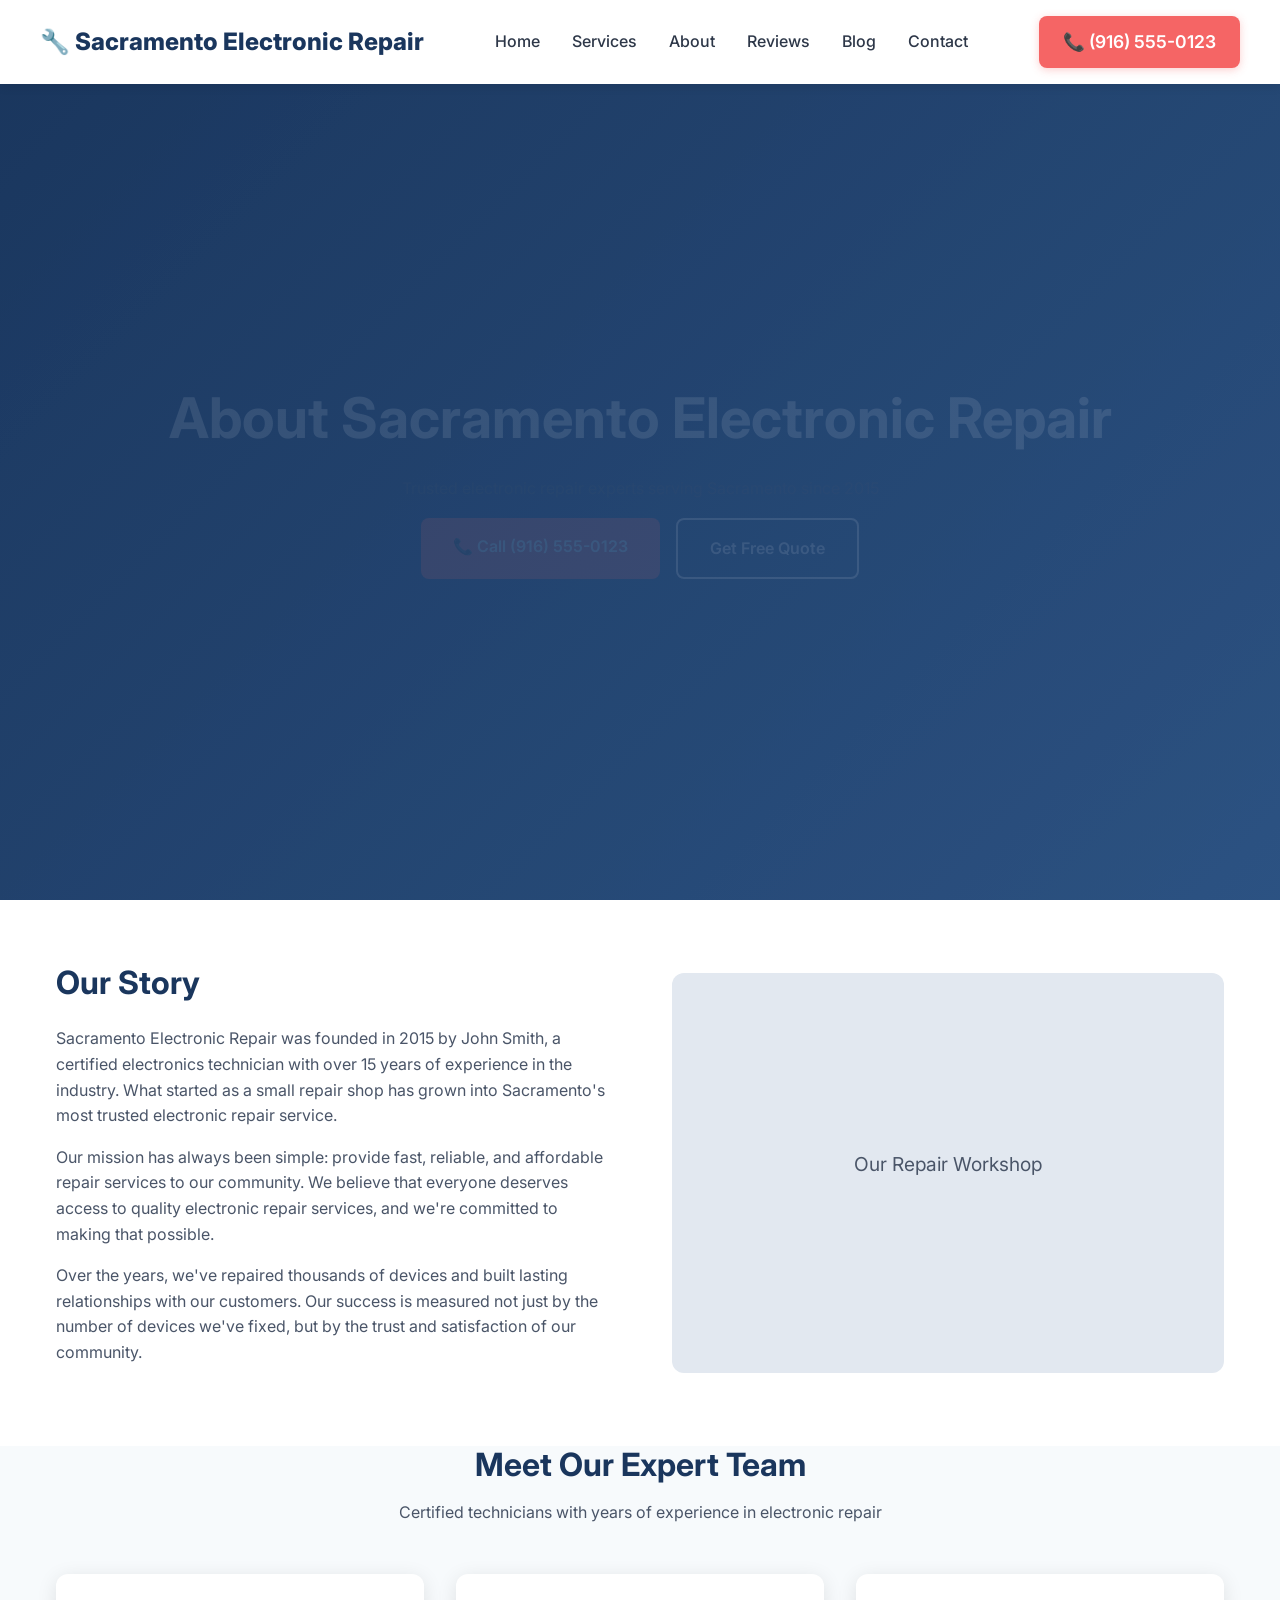
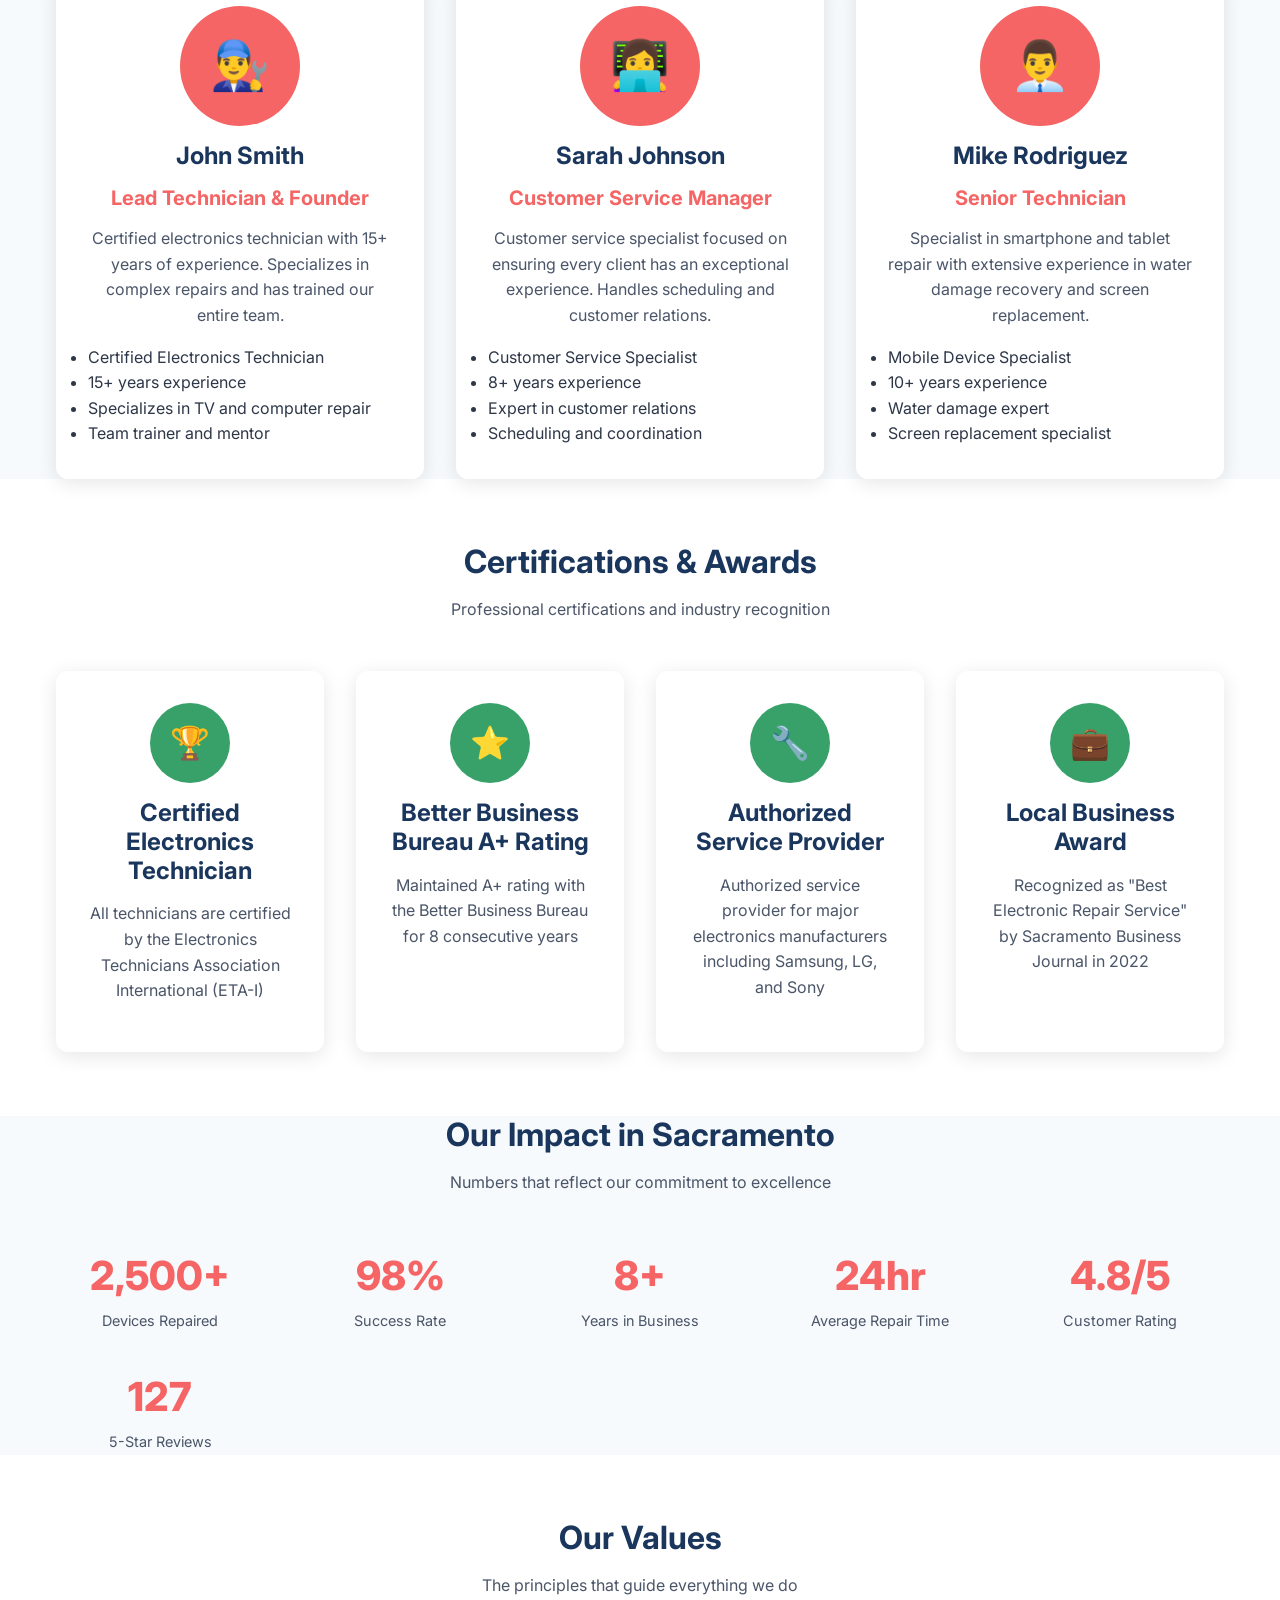
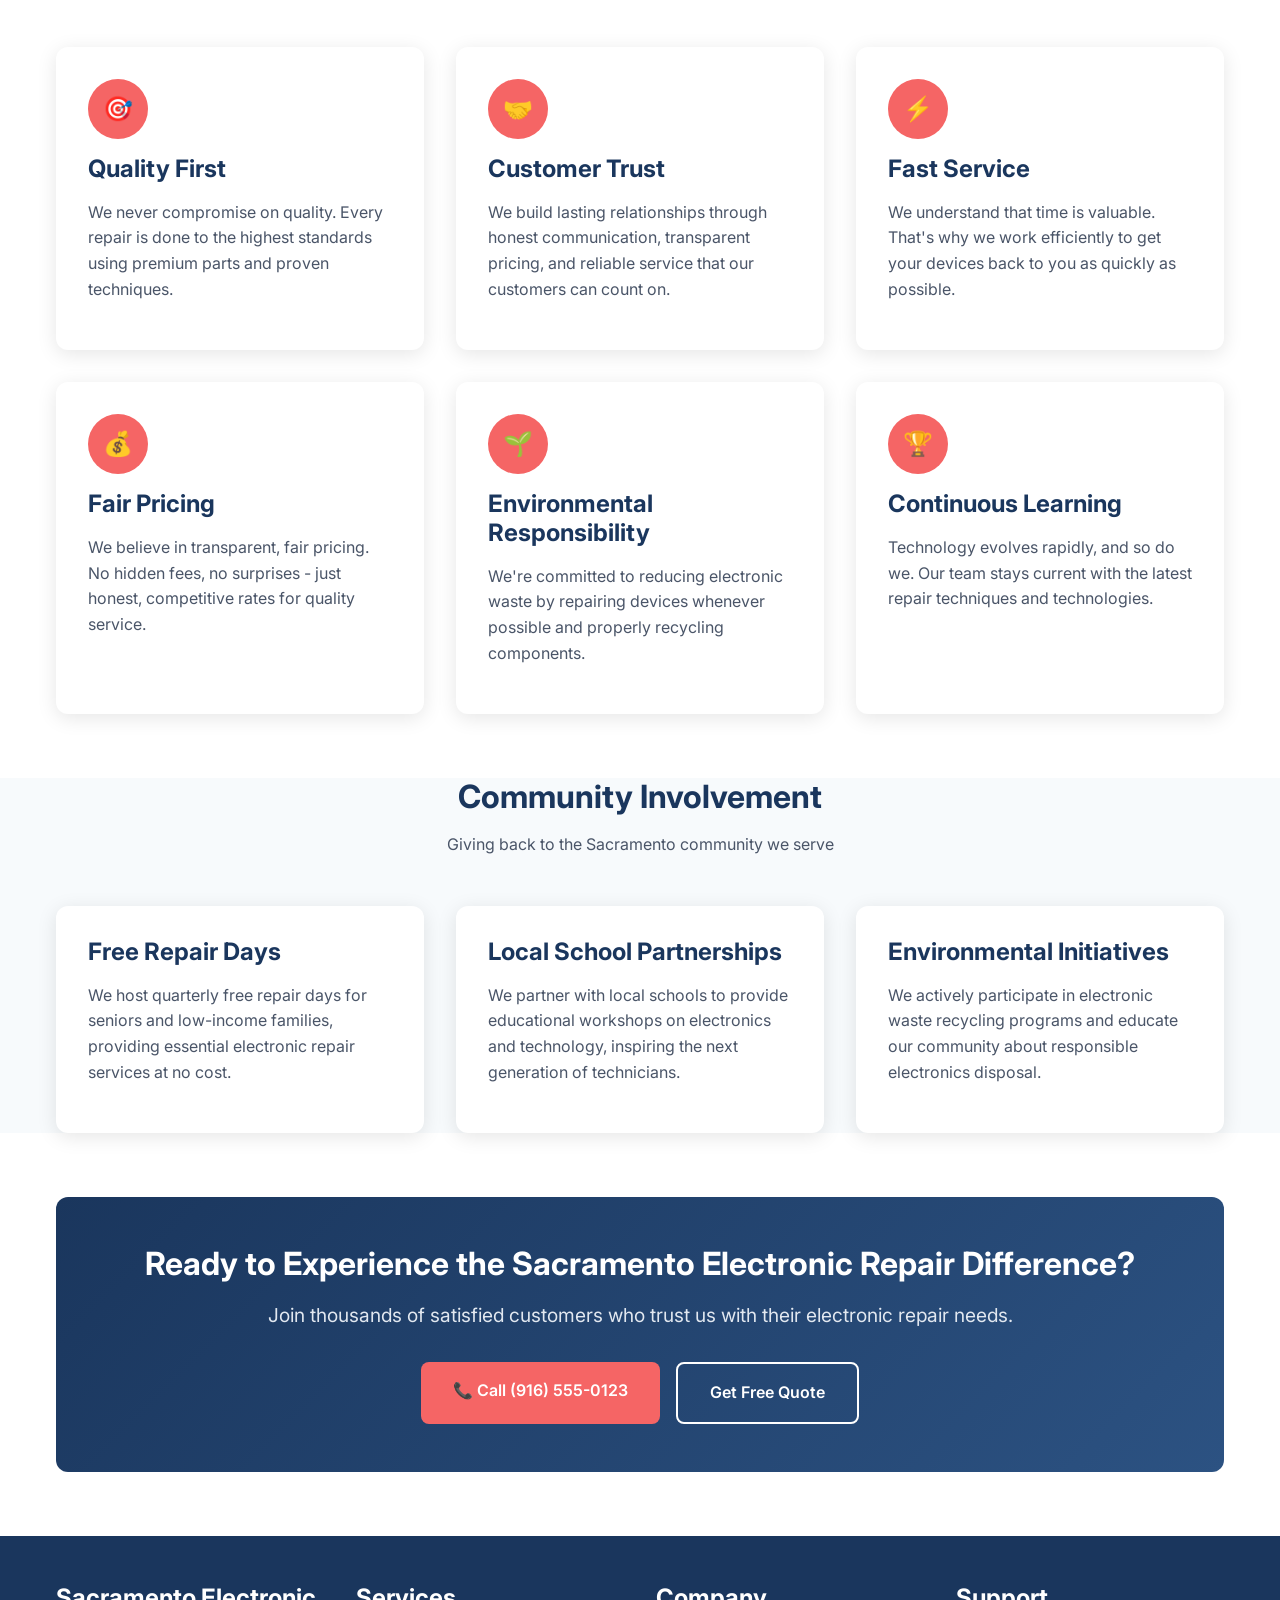
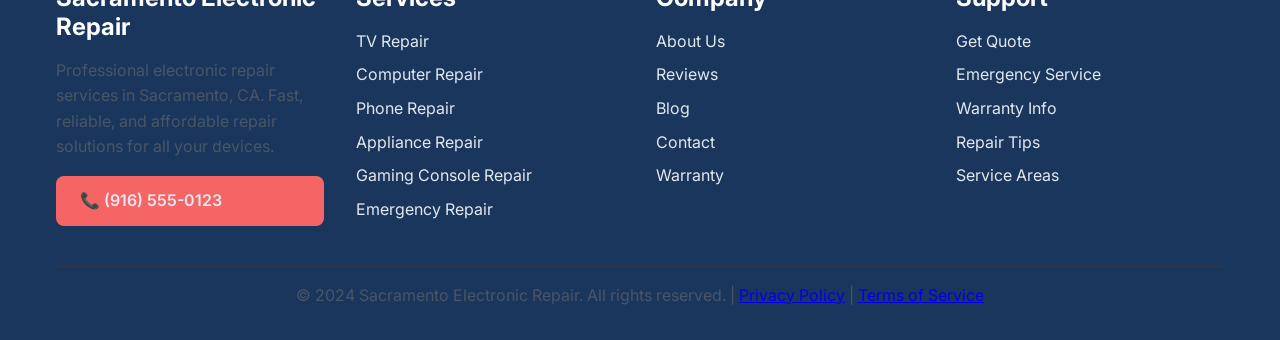
==== commit 259e08f0: "appl auto3 result 2 requests with redesign" ====
--- a/about.html
+++ b/about.html
@@ -3,485 +3,354 @@
 <head>
     <meta charset="UTF-8">
     <meta name="viewport" content="width=device-width, initial-scale=1.0">
-    <title>About Our Appliance Repair Company in Sacramento, CA</title>
-    <meta name="description" content="Learn about our professional appliance repair company in Sacramento, CA. Certified technicians, 10+ years experience, same-day service available.">
-    <meta name="keywords" content="about appliance repair Sacramento, certified technicians Sacramento, appliance repair company Sacramento">
-    <meta name="author" content="Sacramento Appliance Repair">
-    
-    <!-- Open Graph / Facebook -->
+    <title>About Sacramento Electronic Repair | Trusted Repair Experts Since 2015</title>
+    <meta name="description" content="Learn about Sacramento Electronic Repair - trusted electronic repair experts since 2015. Certified technicians, 6-month warranty, and 2,500+ devices repaired in Sacramento, CA.">
+    <meta name="keywords" content="about sacramento electronic repair, electronic repair company sacramento, certified technicians sacramento, repair experts sacramento">
+    <meta name="author" content="Sacramento Electronic Repair">
+    <meta name="robots" content="index, follow">
+    
+    <!-- Open Graph Meta Tags -->
+    <meta property="og:title" content="About Sacramento Electronic Repair | Trusted Repair Experts">
+    <meta property="og:description" content="Learn about Sacramento Electronic Repair - trusted electronic repair experts since 2015. Certified technicians, 6-month warranty, and 2,500+ devices repaired.">
     <meta property="og:type" content="website">
-    <meta property="og:url" content="https://sacramentoappliancerepair.com/about.html">
-    <meta property="og:title" content="About Our Appliance Repair Company in Sacramento, CA">
-    <meta property="og:description" content="Learn about our professional appliance repair company in Sacramento, CA. Certified technicians, 10+ years experience, same-day service available.">
-    <meta property="og:image" content="https://sacramentoappliancerepair.com/assets/images/technician-working.jpg">
-
-    <!-- Twitter -->
-    <meta property="twitter:card" content="summary_large_image">
-    <meta property="twitter:url" content="https://sacramentoappliancerepair.com/about.html">
-    <meta property="twitter:title" content="About Our Appliance Repair Company in Sacramento, CA">
-    <meta property="twitter:description" content="Learn about our professional appliance repair company in Sacramento, CA. Certified technicians, 10+ years experience, same-day service available.">
-    <meta property="twitter:image" content="https://sacramentoappliancerepair.com/assets/images/technician-working.jpg">
-
-    <!-- Favicon -->
-    <link rel="icon" type="image/x-icon" href="/favicon.ico">
-    
-    <!-- Fonts -->
-    <link rel="preconnect" href="https://fonts.googleapis.com">
-    <link rel="preconnect" href="https://fonts.gstatic.com" crossorigin>
-    <link href="https://fonts.googleapis.com/css2?family=Inter:wght@300;400;500;600;700&display=swap" rel="stylesheet">
-    
-    <!-- Material Icons -->
-    <link href="https://fonts.googleapis.com/icon?family=Material+Icons" rel="stylesheet">
-    
-    <!-- Styles -->
+    <meta property="og:url" content="https://sacramentoelectronicrepair.com/about">
+    <meta property="og:image" content="https://sacramentoelectronicrepair.com/assets/images/about-team.jpg">
+    
+    <!-- Canonical URL -->
+    <link rel="canonical" href="https://sacramentoelectronicrepair.com/about">
+    
+    <!-- Google Fonts -->
+    <link href="https://fonts.googleapis.com/css2?family=Inter:wght@400;500;600;700;800&display=swap" rel="stylesheet">
+    
+    <!-- CSS -->
     <link rel="stylesheet" href="assets/css/styles.css">
+    
+    <!-- Schema.org Structured Data -->
+    <script type="application/ld+json">
+    {
+        "@context": "https://schema.org",
+        "@type": "AboutPage",
+        "name": "About Sacramento Electronic Repair",
+        "description": "Learn about our electronic repair company in Sacramento, CA",
+        "mainEntity": {
+            "@type": "LocalBusiness",
+            "name": "Sacramento Electronic Repair",
+            "foundingDate": "2015",
+            "description": "Professional electronic repair services in Sacramento, CA",
+            "telephone": "+1-916-555-0123",
+            "address": {
+                "@type": "PostalAddress",
+                "streetAddress": "123 Main Street",
+                "addressLocality": "Sacramento",
+                "addressRegion": "CA",
+                "postalCode": "95814",
+                "addressCountry": "US"
+            },
+            "employee": [
+                {
+                    "@type": "Person",
+                    "name": "John Smith",
+                    "jobTitle": "Lead Technician",
+                    "description": "Certified electronic repair specialist with 10+ years experience"
+                },
+                {
+                    "@type": "Person",
+                    "name": "Sarah Johnson",
+                    "jobTitle": "Customer Service Manager",
+                    "description": "Customer service specialist focused on client satisfaction"
+                }
+            ],
+            "aggregateRating": {
+                "@type": "AggregateRating",
+                "ratingValue": "4.8",
+                "reviewCount": "127"
+            }
+        }
+    }
+    </script>
 </head>
 <body>
-    <!-- Skip Link -->
-    <a href="#main" class="skip-link">Skip to main content</a>
-
     <!-- Header -->
-    <header class="header" role="banner">
+    <header class="header">
+        <nav class="nav container">
+            <a href="/" class="logo">🔧 Sacramento Electronic Repair</a>
+            <ul class="nav-menu">
+                <li><a href="/" class="nav-link">Home</a></li>
+                <li><a href="services.html" class="nav-link">Services</a></li>
+                <li><a href="about.html" class="nav-link">About</a></li>
+                <li><a href="reviews.html" class="nav-link">Reviews</a></li>
+                <li><a href="blog.html" class="nav-link">Blog</a></li>
+                <li><a href="contact.html" class="nav-link">Contact</a></li>
+            </ul>
+            <a href="tel:+19165550123" class="phone-btn">📞 (916) 555-0123</a>
+            <button class="mobile-menu-toggle" aria-label="Toggle mobile menu">☰</button>
+        </nav>
+    </header>
+
+    <!-- Main Content -->
+    <main id="main-content">
+        <!-- Hero Section -->
+        <section class="hero">
+            <div class="container">
+                <h1>About Sacramento Electronic Repair</h1>
+                <p>Trusted electronic repair experts serving Sacramento since 2015</p>
+                <div class="cta-buttons">
+                    <a href="tel:+19165550123" class="btn btn-primary">📞 Call (916) 555-0123</a>
+                    <a href="contact.html" class="btn btn-secondary">Get Free Quote</a>
+                </div>
+            </div>
+        </section>
+
+        <!-- Company Story -->
+        <section class="section">
+            <div class="container">
+                <div class="about-content">
+                    <div class="about-text">
+                        <h2>Our Story</h2>
+                        <p>Sacramento Electronic Repair was founded in 2015 by John Smith, a certified electronics technician with over 15 years of experience in the industry. What started as a small repair shop has grown into Sacramento's most trusted electronic repair service.</p>
+                        <p>Our mission has always been simple: provide fast, reliable, and affordable repair services to our community. We believe that everyone deserves access to quality electronic repair services, and we're committed to making that possible.</p>
+                        <p>Over the years, we've repaired thousands of devices and built lasting relationships with our customers. Our success is measured not just by the number of devices we've fixed, but by the trust and satisfaction of our community.</p>
+                    </div>
+                    <div class="about-image">
+                        <div style="width: 100%; height: 400px; background: #e2e8f0; border-radius: 12px; display: flex; align-items: center; justify-content: center;">
+                            <p style="color: #4a5568; font-size: 1.2rem;">Our Repair Workshop</p>
+                        </div>
+                    </div>
+                </div>
+            </div>
+        </section>
+
+        <!-- Team Section -->
+        <section class="section-alt">
+            <div class="container">
+                <h2 class="text-center">Meet Our Expert Team</h2>
+                <p class="text-center">Certified technicians with years of experience in electronic repair</p>
+                <div style="display: grid; grid-template-columns: repeat(auto-fit, minmax(300px, 1fr)); gap: 2rem; margin-top: 3rem;">
+                    <div style="background: white; padding: 2rem; border-radius: 12px; box-shadow: 0 4px 20px rgba(0,0,0,0.1); text-align: center;">
+                        <div style="width: 120px; height: 120px; background: #f56565; border-radius: 50%; display: flex; align-items: center; justify-content: center; margin: 0 auto 1rem; font-size: 3rem; color: white;">👨‍🔧</div>
+                        <h3>John Smith</h3>
+                        <h4 style="color: #f56565; margin-bottom: 1rem;">Lead Technician & Founder</h4>
+                        <p>Certified electronics technician with 15+ years of experience. Specializes in complex repairs and has trained our entire team.</p>
+                        <ul style="text-align: left; margin-top: 1rem;">
+                            <li>Certified Electronics Technician</li>
+                            <li>15+ years experience</li>
+                            <li>Specializes in TV and computer repair</li>
+                            <li>Team trainer and mentor</li>
+                        </ul>
+                    </div>
+                    <div style="background: white; padding: 2rem; border-radius: 12px; box-shadow: 0 4px 20px rgba(0,0,0,0.1); text-align: center;">
+                        <div style="width: 120px; height: 120px; background: #f56565; border-radius: 50%; display: flex; align-items: center; justify-content: center; margin: 0 auto 1rem; font-size: 3rem; color: white;">👩‍💻</div>
+                        <h3>Sarah Johnson</h3>
+                        <h4 style="color: #f56565; margin-bottom: 1rem;">Customer Service Manager</h4>
+                        <p>Customer service specialist focused on ensuring every client has an exceptional experience. Handles scheduling and customer relations.</p>
+                        <ul style="text-align: left; margin-top: 1rem;">
+                            <li>Customer Service Specialist</li>
+                            <li>8+ years experience</li>
+                            <li>Expert in customer relations</li>
+                            <li>Scheduling and coordination</li>
+                        </ul>
+                    </div>
+                    <div style="background: white; padding: 2rem; border-radius: 12px; box-shadow: 0 4px 20px rgba(0,0,0,0.1); text-align: center;">
+                        <div style="width: 120px; height: 120px; background: #f56565; border-radius: 50%; display: flex; align-items: center; justify-content: center; margin: 0 auto 1rem; font-size: 3rem; color: white;">👨‍💼</div>
+                        <h3>Mike Rodriguez</h3>
+                        <h4 style="color: #f56565; margin-bottom: 1rem;">Senior Technician</h4>
+                        <p>Specialist in smartphone and tablet repair with extensive experience in water damage recovery and screen replacement.</p>
+                        <ul style="text-align: left; margin-top: 1rem;">
+                            <li>Mobile Device Specialist</li>
+                            <li>10+ years experience</li>
+                            <li>Water damage expert</li>
+                            <li>Screen replacement specialist</li>
+                        </ul>
+                    </div>
+                </div>
+            </div>
+        </section>
+
+        <!-- Certifications and Awards -->
+        <section class="section">
+            <div class="container">
+                <h2 class="text-center">Certifications & Awards</h2>
+                <p class="text-center">Professional certifications and industry recognition</p>
+                <div style="display: grid; grid-template-columns: repeat(auto-fit, minmax(250px, 1fr)); gap: 2rem; margin-top: 3rem;">
+                    <div style="background: white; padding: 2rem; border-radius: 12px; box-shadow: 0 4px 20px rgba(0,0,0,0.1); text-align: center;">
+                        <div style="width: 80px; height: 80px; background: #38a169; border-radius: 50%; display: flex; align-items: center; justify-content: center; margin: 0 auto 1rem; font-size: 2rem; color: white;">🏆</div>
+                        <h3>Certified Electronics Technician</h3>
+                        <p>All technicians are certified by the Electronics Technicians Association International (ETA-I)</p>
+                    </div>
+                    <div style="background: white; padding: 2rem; border-radius: 12px; box-shadow: 0 4px 20px rgba(0,0,0,0.1); text-align: center;">
+                        <div style="width: 80px; height: 80px; background: #38a169; border-radius: 50%; display: flex; align-items: center; justify-content: center; margin: 0 auto 1rem; font-size: 2rem; color: white;">⭐</div>
+                        <h3>Better Business Bureau A+ Rating</h3>
+                        <p>Maintained A+ rating with the Better Business Bureau for 8 consecutive years</p>
+                    </div>
+                    <div style="background: white; padding: 2rem; border-radius: 12px; box-shadow: 0 4px 20px rgba(0,0,0,0.1); text-align: center;">
+                        <div style="width: 80px; height: 80px; background: #38a169; border-radius: 50%; display: flex; align-items: center; justify-content: center; margin: 0 auto 1rem; font-size: 2rem; color: white;">🔧</div>
+                        <h3>Authorized Service Provider</h3>
+                        <p>Authorized service provider for major electronics manufacturers including Samsung, LG, and Sony</p>
+                    </div>
+                    <div style="background: white; padding: 2rem; border-radius: 12px; box-shadow: 0 4px 20px rgba(0,0,0,0.1); text-align: center;">
+                        <div style="width: 80px; height: 80px; background: #38a169; border-radius: 50%; display: flex; align-items: center; justify-content: center; margin: 0 auto 1rem; font-size: 2rem; color: white;">💼</div>
+                        <h3>Local Business Award</h3>
+                        <p>Recognized as "Best Electronic Repair Service" by Sacramento Business Journal in 2022</p>
+                    </div>
+                </div>
+            </div>
+        </section>
+
+        <!-- Statistics -->
+        <section class="section-alt">
+            <div class="container">
+                <h2 class="text-center">Our Impact in Sacramento</h2>
+                <p class="text-center">Numbers that reflect our commitment to excellence</p>
+                <div class="about-stats" style="display: grid; grid-template-columns: repeat(auto-fit, minmax(200px, 1fr)); gap: 2rem; margin-top: 3rem;">
+                    <div class="stat">
+                        <span class="stat-number">2,500+</span>
+                        <span class="stat-label">Devices Repaired</span>
+                    </div>
+                    <div class="stat">
+                        <span class="stat-number">98%</span>
+                        <span class="stat-label">Success Rate</span>
+                    </div>
+                    <div class="stat">
+                        <span class="stat-number">8+</span>
+                        <span class="stat-label">Years in Business</span>
+                    </div>
+                    <div class="stat">
+                        <span class="stat-number">24hr</span>
+                        <span class="stat-label">Average Repair Time</span>
+                    </div>
+                    <div class="stat">
+                        <span class="stat-number">4.8/5</span>
+                        <span class="stat-label">Customer Rating</span>
+                    </div>
+                    <div class="stat">
+                        <span class="stat-number">127</span>
+                        <span class="stat-label">5-Star Reviews</span>
+                    </div>
+                </div>
+            </div>
+        </section>
+
+        <!-- Values Section -->
+        <section class="section">
+            <div class="container">
+                <h2 class="text-center">Our Values</h2>
+                <p class="text-center">The principles that guide everything we do</p>
+                <div style="display: grid; grid-template-columns: repeat(auto-fit, minmax(300px, 1fr)); gap: 2rem; margin-top: 3rem;">
+                    <div style="background: white; padding: 2rem; border-radius: 12px; box-shadow: 0 4px 20px rgba(0,0,0,0.1);">
+                        <div style="width: 60px; height: 60px; background: #f56565; border-radius: 50%; display: flex; align-items: center; justify-content: center; margin-bottom: 1rem; font-size: 1.5rem; color: white;">🎯</div>
+                        <h3>Quality First</h3>
+                        <p>We never compromise on quality. Every repair is done to the highest standards using premium parts and proven techniques.</p>
+                    </div>
+                    <div style="background: white; padding: 2rem; border-radius: 12px; box-shadow: 0 4px 20px rgba(0,0,0,0.1);">
+                        <div style="width: 60px; height: 60px; background: #f56565; border-radius: 50%; display: flex; align-items: center; justify-content: center; margin-bottom: 1rem; font-size: 1.5rem; color: white;">🤝</div>
+                        <h3>Customer Trust</h3>
+                        <p>We build lasting relationships through honest communication, transparent pricing, and reliable service that our customers can count on.</p>
+                    </div>
+                    <div style="background: white; padding: 2rem; border-radius: 12px; box-shadow: 0 4px 20px rgba(0,0,0,0.1);">
+                        <div style="width: 60px; height: 60px; background: #f56565; border-radius: 50%; display: flex; align-items: center; justify-content: center; margin-bottom: 1rem; font-size: 1.5rem; color: white;">⚡</div>
+                        <h3>Fast Service</h3>
+                        <p>We understand that time is valuable. That's why we work efficiently to get your devices back to you as quickly as possible.</p>
+                    </div>
+                    <div style="background: white; padding: 2rem; border-radius: 12px; box-shadow: 0 4px 20px rgba(0,0,0,0.1);">
+                        <div style="width: 60px; height: 60px; background: #f56565; border-radius: 50%; display: flex; align-items: center; justify-content: center; margin-bottom: 1rem; font-size: 1.5rem; color: white;">💰</div>
+                        <h3>Fair Pricing</h3>
+                        <p>We believe in transparent, fair pricing. No hidden fees, no surprises - just honest, competitive rates for quality service.</p>
+                    </div>
+                    <div style="background: white; padding: 2rem; border-radius: 12px; box-shadow: 0 4px 20px rgba(0,0,0,0.1);">
+                        <div style="width: 60px; height: 60px; background: #f56565; border-radius: 50%; display: flex; align-items: center; justify-content: center; margin-bottom: 1rem; font-size: 1.5rem; color: white;">🌱</div>
+                        <h3>Environmental Responsibility</h3>
+                        <p>We're committed to reducing electronic waste by repairing devices whenever possible and properly recycling components.</p>
+                    </div>
+                    <div style="background: white; padding: 2rem; border-radius: 12px; box-shadow: 0 4px 20px rgba(0,0,0,0.1);">
+                        <div style="width: 60px; height: 60px; background: #f56565; border-radius: 50%; display: flex; align-items: center; justify-content: center; margin-bottom: 1rem; font-size: 1.5rem; color: white;">🏆</div>
+                        <h3>Continuous Learning</h3>
+                        <p>Technology evolves rapidly, and so do we. Our team stays current with the latest repair techniques and technologies.</p>
+                    </div>
+                </div>
+            </div>
+        </section>
+
+        <!-- Community Involvement -->
+        <section class="section-alt">
+            <div class="container">
+                <h2 class="text-center">Community Involvement</h2>
+                <p class="text-center">Giving back to the Sacramento community we serve</p>
+                <div style="display: grid; grid-template-columns: repeat(auto-fit, minmax(300px, 1fr)); gap: 2rem; margin-top: 3rem;">
+                    <div style="background: white; padding: 2rem; border-radius: 12px; box-shadow: 0 4px 20px rgba(0,0,0,0.1);">
+                        <h3>Free Repair Days</h3>
+                        <p>We host quarterly free repair days for seniors and low-income families, providing essential electronic repair services at no cost.</p>
+                    </div>
+                    <div style="background: white; padding: 2rem; border-radius: 12px; box-shadow: 0 4px 20px rgba(0,0,0,0.1);">
+                        <h3>Local School Partnerships</h3>
+                        <p>We partner with local schools to provide educational workshops on electronics and technology, inspiring the next generation of technicians.</p>
+                    </div>
+                    <div style="background: white; padding: 2rem; border-radius: 12px; box-shadow: 0 4px 20px rgba(0,0,0,0.1);">
+                        <h3>Environmental Initiatives</h3>
+                        <p>We actively participate in electronic waste recycling programs and educate our community about responsible electronics disposal.</p>
+                    </div>
+                </div>
+            </div>
+        </section>
+
+        <!-- CTA Section -->
+        <section class="section">
+            <div class="container">
+                <div style="text-align: center; padding: 3rem 2rem; background: linear-gradient(135deg, #1a365d 0%, #2c5282 100%); color: white; border-radius: 12px;">
+                    <h2 style="color: white; margin-bottom: 1rem;">Ready to Experience the Sacramento Electronic Repair Difference?</h2>
+                    <p style="color: #e2e8f0; margin-bottom: 2rem; font-size: 1.2rem;">Join thousands of satisfied customers who trust us with their electronic repair needs.</p>
+                    <div style="display: flex; gap: 1rem; justify-content: center; flex-wrap: wrap;">
+                        <a href="tel:+19165550123" class="btn btn-primary">📞 Call (916) 555-0123</a>
+                        <a href="contact.html" class="btn btn-secondary">Get Free Quote</a>
+                    </div>
+                </div>
+            </div>
+        </section>
+    </main>
+
+    <!-- Footer -->
+    <footer class="footer">
         <div class="container">
-            <div class="header__content">
-                <div class="header__logo">
-                    <a href="/" aria-label="Sacramento Appliance Repair - Home">
-                        <span class="material-icons" aria-hidden="true">build</span>
-                        <span class="header__logo-text">Sacramento Appliance Repair</span>
-                    </a>
-                </div>
-                
-                <nav class="header__nav" role="navigation" aria-label="Main navigation">
-                    <ul class="header__nav-list">
-                        <li class="header__nav-item">
-                            <a href="/" class="header__nav-link">Home</a>
-                        </li>
-                        <li class="header__nav-item">
-                            <a href="about.html" class="header__nav-link" aria-current="page">About</a>
-                        </li>
-                        <li class="header__nav-item">
-                            <a href="services.html" class="header__nav-link">Services</a>
-                        </li>
-                        <li class="header__nav-item">
-                            <a href="contact.html" class="header__nav-link">Contact</a>
-                        </li>
-                    </ul>
-                </nav>
-                
-                <div class="header__contact">
-                    <a href="tel:+19165550123" class="header__phone" aria-label="Call us at 916-555-0123">
-                        <span class="material-icons" aria-hidden="true">phone</span>
-                        <span class="header__phone-text">(916) 555-0123</span>
-                    </a>
-                    <button class="header__cta" aria-label="Get free estimate">
-                        Free Estimate
-                    </button>
-                </div>
-                
-                <button class="header__mobile-menu" aria-label="Open mobile menu" aria-expanded="false" aria-controls="mobile-menu">
-                    <span class="header__hamburger"></span>
-                </button>
-            </div>
-        </div>
-        
-        <!-- Mobile Menu -->
-        <div class="mobile-menu" id="mobile-menu" aria-hidden="true">
-            <nav class="mobile-menu__nav" role="navigation" aria-label="Mobile navigation">
-                <ul class="mobile-menu__list">
-                    <li class="mobile-menu__item">
-                        <a href="/" class="mobile-menu__link">Home</a>
-                    </li>
-                    <li class="mobile-menu__item">
-                        <a href="about.html" class="mobile-menu__link" aria-current="page">About</a>
-                    </li>
-                    <li class="mobile-menu__item">
-                        <a href="services.html" class="mobile-menu__link">Services</a>
-                    </li>
-                    <li class="mobile-menu__item">
-                        <a href="contact.html" class="mobile-menu__link">Contact</a>
-                    </li>
-                </ul>
-                <div class="mobile-menu__contact">
-                    <a href="tel:+19165550123" class="mobile-menu__phone">
-                        <span class="material-icons" aria-hidden="true">phone</span>
-                        (916) 555-0123
-                    </a>
-                    <button class="mobile-menu__cta">Free Estimate</button>
-                </div>
-            </nav>
-        </div>
-    </header>
-
-    <!-- Main Content -->
-    <main id="main" role="main">
-        <!-- Page Header -->
-        <section class="page-header" aria-labelledby="page-title">
-            <div class="container">
-                <h1 id="page-title" class="page-header__title">About Our Professional Appliance Repair Service</h1>
-                <p class="page-header__subtitle">
-                    Trusted by Sacramento residents for over 10 years
-                </p>
-            </div>
-        </section>
-
-        <!-- Our Story -->
-        <section class="our-story" aria-labelledby="our-story-title">
-            <div class="container">
-                <div class="our-story__content">
-                    <div class="our-story__text">
-                        <h2 id="our-story-title" class="our-story__title">Our Story</h2>
-                        <p class="our-story__description">
-                            Founded in 2014, Sacramento Appliance Repair has been serving the Sacramento community 
-                            with professional, reliable appliance repair services. What started as a small family 
-                            business has grown into the most trusted appliance repair service in the area.
-                        </p>
-                        <p class="our-story__description">
-                            Our founder, John Smith, began his career as a certified technician with over 15 years 
-                            of experience working with major appliance manufacturers. After seeing the need for 
-                            honest, reliable repair services in Sacramento, he decided to start his own company 
-                            with a simple mission: to provide exceptional service at fair prices.
-                        </p>
-                        <div class="our-story__stats">
-                            <div class="stat-item">
-                                <span class="stat-item__number">10+</span>
-                                <span class="stat-item__label">Years Experience</span>
-                            </div>
-                            <div class="stat-item">
-                                <span class="stat-item__number">5,000+</span>
-                                <span class="stat-item__label">Repairs Completed</span>
-                            </div>
-                            <div class="stat-item">
-                                <span class="stat-item__number">98%</span>
-                                <span class="stat-item__label">Customer Satisfaction</span>
-                            </div>
-                        </div>
-                    </div>
-                    <div class="our-story__image">
-                        <img src="https://placehold.co/600x400/2C5F2D/FFFFFF?text=Professional+Technician+at+Work" 
-                             alt="Professional technician repairing household appliance" 
-                             class="our-story__img">
-                    </div>
-                </div>
-            </div>
-        </section>
-
-        <!-- Meet the Team -->
-        <section class="meet-team" aria-labelledby="team-title">
-            <div class="container">
-                <h2 id="team-title" class="meet-team__title">Meet Our Expert Team</h2>
-                <p class="meet-team__subtitle">
-                    Our certified technicians are the heart of our business
-                </p>
-                <div class="meet-team__grid">
-                    <div class="team-member">
-                        <div class="team-member__image">
-                            <img src="https://placehold.co/300x300/2C5F2D/FFFFFF?text=John+Smith" 
-                                 alt="John Smith, Lead Technician and Company Founder" 
-                                 class="team-member__img">
-                        </div>
-                        <div class="team-member__info">
-                            <h3 class="team-member__name">John Smith</h3>
-                            <p class="team-member__title">Lead Technician & Founder</p>
-                            <p class="team-member__description">
-                                With over 15 years of experience in appliance repair, John founded our company 
-                                to provide honest, reliable service to Sacramento residents. He's certified 
-                                by all major appliance manufacturers.
-                            </p>
-                            <div class="team-member__certifications">
-                                <span class="certification">Whirlpool Certified</span>
-                                <span class="certification">GE Certified</span>
-                                <span class="certification">Samsung Certified</span>
-                            </div>
-                        </div>
-                    </div>
-                    
-                    <div class="team-member">
-                        <div class="team-member__image">
-                            <img src="https://placehold.co/300x300/2C5F2D/FFFFFF?text=Maria+Garcia" 
-                                 alt="Maria Garcia, Senior Technician" 
-                                 class="team-member__img">
-                        </div>
-                        <div class="team-member__info">
-                            <h3 class="team-member__name">Maria Garcia</h3>
-                            <p class="team-member__title">Senior Technician</p>
-                            <p class="team-member__description">
-                                Maria brings 8 years of experience and specializes in refrigerator and 
-                                dishwasher repairs. She's known for her attention to detail and excellent 
-                                customer service.
-                            </p>
-                            <div class="team-member__certifications">
-                                <span class="certification">LG Certified</span>
-                                <span class="certification">Bosch Certified</span>
-                                <span class="certification">KitchenAid Certified</span>
-                            </div>
-                        </div>
-                    </div>
-                    
-                    <div class="team-member">
-                        <div class="team-member__image">
-                            <img src="https://placehold.co/300x300/2C5F2D/FFFFFF?text=David+Johnson" 
-                                 alt="David Johnson, Appliance Specialist" 
-                                 class="team-member__img">
-                        </div>
-                        <div class="team-member__info">
-                            <h3 class="team-member__name">David Johnson</h3>
-                            <p class="team-member__title">Appliance Specialist</p>
-                            <p class="team-member__description">
-                                David is our go-to expert for complex repairs and specializes in high-end 
-                                appliances. His technical expertise and problem-solving skills make him 
-                                invaluable to our team.
-                            </p>
-                            <div class="team-member__certifications">
-                                <span class="certification">Sub-Zero Certified</span>
-                                <span class="certification">Viking Certified</span>
-                                <span class="certification">Wolf Certified</span>
-                            </div>
-                        </div>
-                    </div>
-                </div>
-            </div>
-        </section>
-
-        <!-- Certifications -->
-        <section class="certifications" aria-labelledby="certifications-title">
-            <div class="container">
-                <h2 id="certifications-title" class="certifications__title">Our Certifications & Licenses</h2>
-                <p class="certifications__subtitle">
-                    We maintain the highest standards of professionalism and expertise
-                </p>
-                <div class="certifications__grid">
-                    <div class="certification-card">
-                        <div class="certification-card__icon">
-                            <span class="material-icons" aria-hidden="true">verified</span>
-                        </div>
-                        <h3 class="certification-card__title">Licensed & Insured</h3>
-                        <p class="certification-card__description">
-                            Fully licensed by the State of California and carrying comprehensive 
-                            liability insurance for your protection.
-                        </p>
-                    </div>
-                    
-                    <div class="certification-card">
-                        <div class="certification-card__icon">
-                            <span class="material-icons" aria-hidden="true">school</span>
-                        </div>
-                        <h3 class="certification-card__title">Factory Trained</h3>
-                        <p class="certification-card__description">
-                            Our technicians receive ongoing training from major appliance manufacturers 
-                            to stay current with the latest technology and repair techniques.
-                        </p>
-                    </div>
-                    
-                    <div class="certification-card">
-                        <div class="certification-card__icon">
-                            <span class="material-icons" aria-hidden="true">security</span>
-                        </div>
-                        <h3 class="certification-card__title">Background Checked</h3>
-                        <p class="certification-card__description">
-                            All our technicians undergo thorough background checks and are bonded 
-                            for your peace of mind and security.
-                        </p>
-                    </div>
-                    
-                    <div class="certification-card">
-                        <div class="certification-card__icon">
-                            <span class="material-icons" aria-hidden="true">star</span>
-                        </div>
-                        <h3 class="certification-card__title">BBB A+ Rating</h3>
-                        <p class="certification-card__description">
-                            We maintain an A+ rating with the Better Business Bureau, demonstrating 
-                            our commitment to ethical business practices and customer satisfaction.
-                        </p>
-                    </div>
-                </div>
-            </div>
-        </section>
-
-        <!-- Service Philosophy -->
-        <section class="service-philosophy" aria-labelledby="philosophy-title">
-            <div class="container">
-                <h2 id="philosophy-title" class="service-philosophy__title">Our Service Philosophy</h2>
-                <div class="service-philosophy__content">
-                    <div class="philosophy-point">
-                        <div class="philosophy-point__icon">
-                            <span class="material-icons" aria-hidden="true">thumb_up</span>
-                        </div>
-                        <h3 class="philosophy-point__title">Honesty First</h3>
-                        <p class="philosophy-point__description">
-                            We believe in transparent pricing and honest assessments. If we can't fix it 
-                            or if it's not worth repairing, we'll tell you upfront.
-                        </p>
-                    </div>
-                    
-                    <div class="philosophy-point">
-                        <div class="philosophy-point__icon">
-                            <span class="material-icons" aria-hidden="true">schedule</span>
-                        </div>
-                        <h3 class="philosophy-point__title">Respect Your Time</h3>
-                        <p class="philosophy-point__description">
-                            We arrive on time, work efficiently, and clean up after ourselves. 
-                            Your time is valuable, and we respect that.
-                        </p>
-                    </div>
-                    
-                    <div class="philosophy-point">
-                        <div class="philosophy-point__icon">
-                            <span class="material-icons" aria-hidden="true">security</span>
-                        </div>
-                        <h3 class="philosophy-point__title">Stand Behind Our Work</h3>
-                        <p class="philosophy-point__description">
-                            Every repair comes with a comprehensive warranty. We're confident in our work 
-                            and will make it right if something goes wrong.
-                        </p>
-                    </div>
-                    
-                    <div class="philosophy-point">
-                        <div class="philosophy-point__icon">
-                            <span class="material-icons" aria-hidden="true">people</span>
-                        </div>
-                        <h3 class="philosophy-point__title">Treat You Like Family</h3>
-                        <p class="philosophy-point__description">
-                            We're not just fixing appliances; we're helping neighbors and friends. 
-                            Every customer is treated with the respect and care they deserve.
-                        </p>
-                    </div>
-                </div>
-            </div>
-        </section>
-
-        <!-- Community Involvement -->
-        <section class="community" aria-labelledby="community-title">
-            <div class="container">
-                <h2 id="community-title" class="community__title">Giving Back to Sacramento</h2>
-                <p class="community__subtitle">
-                    We're proud to be part of the Sacramento community
-                </p>
-                <div class="community__content">
-                    <div class="community__text">
-                        <p class="community__description">
-                            As a locally owned and operated business, we believe in giving back to the 
-                            community that has supported us for over 10 years. We participate in various 
-                            community events and support local charities.
-                        </p>
-                        <ul class="community__list">
-                            <li class="community__item">
-                                <span class="material-icons" aria-hidden="true">volunteer_activism</span>
-                                Annual participation in Sacramento Food Bank drives
-                            </li>
-                            <li class="community__item">
-                                <span class="material-icons" aria-hidden="true">school</span>
-                                Sponsorship of local high school technical programs
-                            </li>
-                            <li class="community__item">
-                                <span class="material-icons" aria-hidden="true">elderly</span>
-                                Free repair services for senior citizens in need
-                            </li>
-                            <li class="community__item">
-                                <span class="material-icons" aria-hidden="true">home</span>
-                                Support for local Habitat for Humanity projects
-                            </li>
-                        </ul>
-                    </div>
-                    <div class="community__image">
-                        <img src="https://placehold.co/500x400/2C5F2D/FFFFFF?text=Community+Involvement" 
-                             alt="Community involvement and local support" 
-                             class="community__img">
-                    </div>
-                </div>
-            </div>
-        </section>
-
-        <!-- CTA Section -->
-        <section class="about-cta" aria-labelledby="about-cta-title">
-            <div class="container">
-                <div class="about-cta__content">
-                    <h2 id="about-cta-title" class="about-cta__title">Ready to Experience Professional Appliance Repair?</h2>
-                    <p class="about-cta__description">
-                        Join thousands of satisfied customers who trust us with their appliance repairs
-                    </p>
-                    <div class="about-cta__actions">
-                        <a href="tel:+19165550123" class="about-cta__button about-cta__button--primary" aria-label="Call now for free estimate">
-                            <span class="material-icons" aria-hidden="true">phone</span>
-                            Call Now: (916) 555-0123
-                        </a>
-                        <a href="contact.html" class="about-cta__button about-cta__button--secondary" aria-label="Schedule service online">
-                            <span class="material-icons" aria-hidden="true">schedule</span>
-                            Schedule Service
-                        </a>
-                    </div>
-                </div>
-            </div>
-        </section>
-    </main>
-
-    <!-- Footer -->
-    <footer class="footer" role="contentinfo">
-        <div class="container">
-            <div class="footer__content">
-                <div class="footer__section">
-                    <h3 class="footer__title">Sacramento Appliance Repair</h3>
-                    <p class="footer__description">
-                        Professional appliance repair services in Sacramento, CA. 
-                        Same-day service, certified technicians, warranty on all repairs.
-                    </p>
-                    <div class="footer__contact">
-                        <a href="tel:+19165550123" class="footer__phone">
-                            <span class="material-icons" aria-hidden="true">phone</span>
-                            (916) 555-0123
-                        </a>
-                        <a href="mailto:info@sacramentoappliancerepair.com" class="footer__email">
-                            <span class="material-icons" aria-hidden="true">email</span>
-                            info@sacramentoappliancerepair.com
-                        </a>
-                    </div>
-                </div>
-                
-                <div class="footer__section">
-                    <h4 class="footer__subtitle">Services</h4>
-                    <ul class="footer__links">
-                        <li><a href="services.html#refrigerator" class="footer__link">Refrigerator Repair</a></li>
-                        <li><a href="services.html#washer-dryer" class="footer__link">Washer & Dryer Repair</a></li>
-                        <li><a href="services.html#dishwasher" class="footer__link">Dishwasher Repair</a></li>
-                        <li><a href="services.html#microwave" class="footer__link">Microwave Repair</a></li>
-                        <li><a href="services.html#oven-stove" class="footer__link">Oven & Stove Repair</a></li>
-                        <li><a href="services.html#garbage-disposal" class="footer__link">Garbage Disposal</a></li>
-                    </ul>
-                </div>
-                
-                <div class="footer__section">
-                    <h4 class="footer__subtitle">Service Areas</h4>
-                    <ul class="footer__links">
-                        <li><a href="contact.html#downtown" class="footer__link">Downtown Sacramento</a></li>
-                        <li><a href="contact.html#midtown" class="footer__link">Midtown</a></li>
-                        <li><a href="contact.html#east-sac" class="footer__link">East Sacramento</a></li>
-                        <li><a href="contact.html#land-park" class="footer__link">Land Park</a></li>
-                        <li><a href="contact.html#curtis-park" class="footer__link">Curtis Park</a></li>
-                        <li><a href="contact.html#tahoe-park" class="footer__link">Tahoe Park</a></li>
-                    </ul>
-                </div>
-                
-                <div class="footer__section">
-                    <h4 class="footer__subtitle">Contact Info</h4>
-                    <div class="footer__address">
-                        <p>123 Main Street<br>Sacramento, CA 95814</p>
-                        <p>Mon-Fri: 8:00 AM - 6:00 PM<br>Sat: 9:00 AM - 4:00 PM<br>Emergency: 24/7</p>
-                    </div>
-                </div>
-            </div>
-            
-            <div class="footer__bottom">
-                <div class="footer__copyright">
-                    <p>&copy; 2024 Sacramento Appliance Repair. All rights reserved.</p>
-                </div>
-                <div class="footer__legal">
-                    <a href="/privacy" class="footer__legal-link">Privacy Policy</a>
-                    <a href="/terms" class="footer__legal-link">Terms of Service</a>
-                </div>
+            <div class="footer-content">
+                <div class="footer-section">
+                    <h3>Sacramento Electronic Repair</h3>
+                    <p>Professional electronic repair services in Sacramento, CA. Fast, reliable, and affordable repair solutions for all your devices.</p>
+                    <div style="margin-top: 1rem;">
+                        <a href="tel:+19165550123" class="phone-btn">📞 (916) 555-0123</a>
+                    </div>
+                </div>
+                <div class="footer-section">
+                    <h3>Services</h3>
+                    <a href="services.html#tv-repair">TV Repair</a>
+                    <a href="services.html#computer-repair">Computer Repair</a>
+                    <a href="services.html#phone-repair">Phone Repair</a>
+                    <a href="services.html#appliance-repair">Appliance Repair</a>
+                    <a href="services.html#gaming-repair">Gaming Console Repair</a>
+                    <a href="services.html#emergency-repair">Emergency Repair</a>
+                </div>
+                <div class="footer-section">
+                    <h3>Company</h3>
+                    <a href="about.html">About Us</a>
+                    <a href="reviews.html">Reviews</a>
+                    <a href="blog.html">Blog</a>
+                    <a href="contact.html">Contact</a>
+                    <a href="warranty.html">Warranty</a>
+                </div>
+                <div class="footer-section">
+                    <h3>Support</h3>
+                    <a href="contact.html">Get Quote</a>
+                    <a href="tel:+19165550123">Emergency Service</a>
+                    <a href="warranty.html">Warranty Info</a>
+                    <a href="blog.html">Repair Tips</a>
+                    <a href="contact.html">Service Areas</a>
+                </div>
+            </div>
+            <div class="footer-bottom">
+                <p>&copy; 2024 Sacramento Electronic Repair. All rights reserved. | <a href="privacy.html">Privacy Policy</a> | <a href="terms.html">Terms of Service</a></p>
             </div>
         </div>
     </footer>
 
-    <!-- Scripts -->
+    <!-- JavaScript -->
     <script src="assets/js/script.js"></script>
 </body>
 </html>
--- a/assets/css/styles.css
+++ b/assets/css/styles.css
@@ -1,2655 +1,1412 @@
-/* ===== CSS VARIABLES ===== */
-:root {
-  /* Colors */
-  --color-primary: #2C5F2D;
-  --color-accent: #FF6B35;
-  --color-bg: #F7F7F7;
-  --color-text: #2C2C2C;
-  --color-white: #FFFFFF;
-  --color-light-gray: #F5F5F5;
-  --color-medium-gray: #E0E0E0;
-  --color-dark-gray: #757575;
-  
-  /* Typography */
-  --font-family: 'Inter', sans-serif;
-  --font-size-xs: 0.75rem;
-  --font-size-sm: 0.875rem;
-  --font-size-base: 1rem;
-  --font-size-lg: 1.125rem;
-  --font-size-xl: 1.25rem;
-  --font-size-2xl: 1.5rem;
-  --font-size-3xl: 1.875rem;
-  --font-size-4xl: 2.25rem;
-  --font-size-5xl: 3rem;
-  
-  /* Spacing */
-  --spacing-xs: 0.25rem;
-  --spacing-sm: 0.5rem;
-  --spacing-md: 1rem;
-  --spacing-lg: 1.5rem;
-  --spacing-xl: 2rem;
-  --spacing-2xl: 3rem;
-  --spacing-3xl: 4rem;
-  
-  /* Layout */
-  --container-max-width: 1200px;
-  --container-padding: 1rem;
-  
-  /* Border Radius */
-  --radius-sm: 4px;
-  --radius-md: 8px;
-  --radius-lg: 12px;
-  --radius-xl: 16px;
-  
-  /* Shadows */
-  --shadow-sm: 0 1px 2px 0 rgba(0, 0, 0, 0.05);
-  --shadow-md: 0 4px 6px -1px rgba(0, 0, 0, 0.1), 0 2px 4px -1px rgba(0, 0, 0, 0.06);
-  --shadow-lg: 0 10px 15px -3px rgba(0, 0, 0, 0.1), 0 4px 6px -2px rgba(0, 0, 0, 0.05);
-  --shadow-xl: 0 20px 25px -5px rgba(0, 0, 0, 0.1), 0 10px 10px -5px rgba(0, 0, 0, 0.04);
-  
-  /* Transitions */
-  --transition-fast: 0.15s ease-in-out;
-  --transition-base: 0.3s ease-in-out;
-  --transition-slow: 0.5s ease-in-out;
-  
-  /* Z-index */
-  --z-dropdown: 1000;
-  --z-sticky: 1020;
-  --z-fixed: 1030;
-  --z-modal: 1040;
-  --z-popover: 1050;
-  --z-tooltip: 1060;
-}
-
 /* ===== RESET & BASE STYLES ===== */
-*,
-*::before,
-*::after {
-  box-sizing: border-box;
-  margin: 0;
-  padding: 0;
+* {
+    margin: 0;
+    padding: 0;
+    box-sizing: border-box;
 }
 
 html {
-  font-size: 16px;
-  scroll-behavior: smooth;
+    font-size: 16px;
+    scroll-behavior: smooth;
 }
 
 body {
-  font-family: var(--font-family);
-  font-size: var(--font-size-base);
-  line-height: 1.6;
-  color: var(--color-text);
-  background-color: var(--color-white);
-  -webkit-font-smoothing: antialiased;
-  -moz-osx-font-smoothing: grayscale;
-}
-
-/* ===== SKIP LINK ===== */
-.skip-link {
-  position: absolute;
-  top: -40px;
-  left: 6px;
-  background: var(--color-primary);
-  color: var(--color-white);
-  padding: 8px;
-  text-decoration: none;
-  border-radius: var(--radius-sm);
-  z-index: var(--z-tooltip);
-  transition: top var(--transition-fast);
-}
-
-.skip-link:focus {
-  top: 6px;
-}
-
-/* ===== CONTAINER ===== */
+    font-family: 'Inter', -apple-system, BlinkMacSystemFont, 'Segoe UI', Roboto, sans-serif;
+    line-height: 1.6;
+    color: #2d3748;
+    background-color: #ffffff;
+}
+
+/* ===== TYPOGRAPHY ===== */
+h1, h2, h3, h4, h5, h6 {
+    font-weight: 700;
+    line-height: 1.2;
+    margin-bottom: 1rem;
+    color: #1a365d;
+}
+
+h1 { font-size: 2.5rem; }
+h2 { font-size: 2rem; }
+h3 { font-size: 1.5rem; }
+h4 { font-size: 1.25rem; }
+
+p {
+    margin-bottom: 1rem;
+    color: #4a5568;
+}
+
+/* ===== LAYOUT CONTAINERS ===== */
 .container {
-  max-width: var(--container-max-width);
-  margin: 0 auto;
-  padding: 0 var(--container-padding);
-}
-
-@media screen and (min-width: 768px) {
-  .container {
-    padding: 0 var(--spacing-xl);
-  }
-}
-
-/* ===== HEADER ===== */
+    max-width: 1200px;
+    margin: 0 auto;
+    padding: 0 1rem;
+}
+
+.section {
+    padding: 4rem 0;
+}
+
+.section-alt {
+    background-color: #f7fafc;
+}
+
+/* ===== HEADER & NAVIGATION ===== */
 .header {
-  background: var(--color-white);
-  box-shadow: var(--shadow-sm);
-  position: sticky;
-  top: 0;
-  z-index: var(--z-sticky);
-}
-
-.header__content {
-  display: flex;
-  align-items: center;
-  justify-content: space-between;
-  padding: var(--spacing-md) 0;
-  gap: var(--spacing-md);
-}
-
-.header__logo {
-  display: flex;
-  align-items: center;
-  gap: var(--spacing-sm);
-  text-decoration: none;
-  color: var(--color-primary);
-  font-weight: 600;
-  font-size: var(--font-size-lg);
-}
-
-.header__logo .material-icons {
-  font-size: 1.5rem;
-}
-
-.header__logo-text {
-  display: none;
-}
-
-@media screen and (min-width: 768px) {
-  .header__logo-text {
-    display: block;
-  }
-}
-
-.header__nav {
-  display: none;
-}
-
-@media screen and (min-width: 768px) {
-  .header__nav {
-    display: block;
-  }
-}
-
-.header__nav-list {
-  display: flex;
-  list-style: none;
-  gap: var(--spacing-lg);
-}
-
-.header__nav-link {
-  color: var(--color-text);
-  text-decoration: none;
-  font-weight: 500;
-  transition: color var(--transition-fast);
-  padding: var(--spacing-sm) 0;
-}
-
-.header__nav-link:hover,
-.header__nav-link:focus {
-  color: var(--color-primary);
-}
-
-.header__nav-link[aria-current="page"] {
-  color: var(--color-primary);
-  font-weight: 600;
-}
-
-.header__contact {
-  display: none;
-  align-items: center;
-  gap: var(--spacing-md);
-}
-
-@media screen and (min-width: 768px) {
-  .header__contact {
-    display: flex;
-  }
-}
-
-.header__phone {
-  display: flex;
-  align-items: center;
-  gap: var(--spacing-xs);
-  color: var(--color-text);
-  text-decoration: none;
-  font-weight: 500;
-  transition: color var(--transition-fast);
-}
-
-.header__phone:hover,
-.header__phone:focus {
-  color: var(--color-primary);
-}
-
-.header__phone .material-icons {
-  font-size: 1.25rem;
-}
-
-.header__cta {
-  background: var(--color-accent);
-  color: var(--color-white);
-  border: none;
-  padding: var(--spacing-sm) var(--spacing-md);
-  border-radius: var(--radius-md);
-  font-weight: 600;
-  cursor: pointer;
-  transition: all var(--transition-fast);
-}
-
-.header__cta:hover,
-.header__cta:focus {
-  background: #E55A2B;
-  transform: translateY(-1px);
-}
-
-.header__mobile-menu {
-  display: flex;
-  flex-direction: column;
-  justify-content: center;
-  width: 24px;
-  height: 24px;
-  background: none;
-  border: none;
-  cursor: pointer;
-  padding: 0;
-}
-
-@media screen and (min-width: 768px) {
-  .header__mobile-menu {
+    background: #ffffff;
+    box-shadow: 0 2px 10px rgba(0,0,0,0.1);
+    position: fixed;
+    top: 0;
+    left: 0;
+    right: 0;
+    z-index: 1000;
+    transition: all 0.3s ease;
+}
+
+.header.scrolled {
+    background: rgba(255, 255, 255, 0.95);
+    backdrop-filter: blur(10px);
+    box-shadow: 0 4px 20px rgba(0,0,0,0.15);
+}
+
+/* Sticky Header Phone Button */
+.header .phone-btn {
+    background: #f56565;
+    color: white;
+    padding: 0.75rem 1.5rem;
+    border-radius: 8px;
+    text-decoration: none;
+    font-weight: 600;
+    transition: all 0.3s ease;
+    font-size: 1.1rem;
+    box-shadow: 0 2px 8px rgba(245,101,101,0.3);
+}
+
+.header .phone-btn:hover {
+    background: #e53e3e;
+    transform: translateY(-1px);
+    box-shadow: 0 4px 12px rgba(245,101,101,0.4);
+}
+
+.nav {
+    display: flex;
+    justify-content: space-between;
+    align-items: center;
+    padding: 1rem 0;
+}
+
+.logo {
+    font-size: 1.5rem;
+    font-weight: 800;
+    color: #1a365d;
+    text-decoration: none;
+}
+
+.nav-menu {
+    display: flex;
+    list-style: none;
+    gap: 2rem;
+}
+
+.nav-link {
+    color: #2d3748;
+    text-decoration: none;
+    font-weight: 500;
+    transition: color 0.3s ease;
+}
+
+.nav-link:hover {
+    color: #f56565;
+}
+
+.phone-btn {
+    background: #f56565;
+    color: white;
+    padding: 0.75rem 1.5rem;
+    border-radius: 8px;
+    text-decoration: none;
+    font-weight: 600;
+    transition: background 0.3s ease;
+}
+
+.phone-btn:hover {
+    background: #e53e3e;
+}
+
+.mobile-menu-toggle {
     display: none;
-  }
-}
-
-.header__hamburger {
-  width: 24px;
-  height: 2px;
-  background: var(--color-text);
-  transition: all var(--transition-fast);
-  position: relative;
-}
-
-.header__hamburger::before,
-.header__hamburger::after {
-  content: '';
-  position: absolute;
-  width: 24px;
-  height: 2px;
-  background: var(--color-text);
-  transition: all var(--transition-fast);
-}
-
-.header__hamburger::before {
-  top: -8px;
-}
-
-.header__hamburger::after {
-  top: 8px;
-}
-
-.header__mobile-menu[aria-expanded="true"] .header__hamburger {
-  background: transparent;
-}
-
-.header__mobile-menu[aria-expanded="true"] .header__hamburger::before {
-  transform: rotate(45deg);
-  top: 0;
-}
-
-.header__mobile-menu[aria-expanded="true"] .header__hamburger::after {
-  transform: rotate(-45deg);
-  top: 0;
-}
-
-/* ===== MOBILE MENU ===== */
-.mobile-menu {
-  position: fixed;
-  top: 0;
-  left: 0;
-  right: 0;
-  bottom: 0;
-  background: var(--color-white);
-  z-index: var(--z-modal);
-  transform: translateY(-100%);
-  transition: transform var(--transition-base);
-  padding-top: 80px;
-}
-
-.mobile-menu[aria-hidden="false"] {
-  transform: translateY(0);
-}
-
-.mobile-menu__nav {
-  padding: var(--spacing-xl);
-}
-
-.mobile-menu__list {
-  list-style: none;
-  margin-bottom: var(--spacing-xl);
-}
-
-.mobile-menu__item {
-  margin-bottom: var(--spacing-lg);
-}
-
-.mobile-menu__link {
-  color: var(--color-text);
-  text-decoration: none;
-  font-size: var(--font-size-xl);
-  font-weight: 500;
-  display: block;
-  padding: var(--spacing-sm) 0;
-  transition: color var(--transition-fast);
-}
-
-.mobile-menu__link:hover,
-.mobile-menu__link:focus {
-  color: var(--color-primary);
-}
-
-.mobile-menu__link[aria-current="page"] {
-  color: var(--color-primary);
-  font-weight: 600;
-}
-
-.mobile-menu__contact {
-  border-top: 1px solid var(--color-medium-gray);
-  padding-top: var(--spacing-lg);
-}
-
-.mobile-menu__phone {
-  display: flex;
-  align-items: center;
-  gap: var(--spacing-sm);
-  color: var(--color-text);
-  text-decoration: none;
-  font-weight: 500;
-  margin-bottom: var(--spacing-md);
-}
-
-.mobile-menu__phone .material-icons {
-  font-size: 1.25rem;
-}
-
-.mobile-menu__cta {
-  background: var(--color-accent);
-  color: var(--color-white);
-  border: none;
-  padding: var(--spacing-md) var(--spacing-lg);
-  border-radius: var(--radius-md);
-  font-weight: 600;
-  cursor: pointer;
-  width: 100%;
-  transition: all var(--transition-fast);
-}
-
-.mobile-menu__cta:hover,
-.mobile-menu__cta:focus {
-  background: #E55A2B;
+    background: none;
+    border: none;
+    font-size: 1.5rem;
+    cursor: pointer;
 }
 
 /* ===== HERO SECTION ===== */
 .hero {
-  position: relative;
-  min-height: 100vh;
-  display: flex;
-  align-items: center;
-  background: linear-gradient(135deg, var(--color-primary) 0%, #1A4A1B 100%);
-  color: var(--color-white);
-  overflow: hidden;
-}
-
-.hero__background {
-  position: absolute;
-  top: 0;
-  left: 0;
-  right: 0;
-  bottom: 0;
-  z-index: 1;
-}
-
-.hero__image {
-  width: 100%;
-  height: 100%;
-  object-fit: cover;
-  opacity: 0.3;
-}
-
-.hero__content {
-  position: relative;
-  z-index: 2;
-  text-align: center;
-  max-width: 800px;
-  margin: 0 auto;
-}
-
-.hero__title {
-  font-size: var(--font-size-3xl);
-  font-weight: 700;
-  margin-bottom: var(--spacing-lg);
-  line-height: 1.2;
-}
-
-@media screen and (min-width: 768px) {
-  .hero__title {
-    font-size: var(--font-size-4xl);
-  }
-}
-
-@media screen and (min-width: 1024px) {
-  .hero__title {
-    font-size: var(--font-size-5xl);
-  }
-}
-
-.hero__subtitle {
-  font-size: var(--font-size-lg);
-  margin-bottom: var(--spacing-2xl);
-  opacity: 0.9;
-  line-height: 1.6;
-}
-
-.hero__actions {
-  display: flex;
-  flex-direction: column;
-  gap: var(--spacing-md);
-  margin-bottom: var(--spacing-2xl);
-}
-
-@media screen and (min-width: 768px) {
-  .hero__actions {
-    flex-direction: row;
+    background: linear-gradient(135deg, #1a365d 0%, #2c5282 100%);
+    color: white;
+    padding: 8rem 0 4rem;
+    text-align: center;
+    position: relative;
+    overflow: hidden;
+    min-height: 100vh;
+    display: flex;
+    align-items: center;
+}
+
+.hero::before {
+    content: '';
+    position: absolute;
+    top: 0;
+    left: 0;
+    right: 0;
+    bottom: 0;
+    background: linear-gradient(135deg, rgba(26, 54, 93, 0.9) 0%, rgba(44, 82, 130, 0.9) 100%);
+    z-index: 1;
+}
+
+.hero-video {
+    position: absolute;
+    top: 0;
+    left: 0;
+    width: 100%;
+    height: 100%;
+    object-fit: cover;
+    z-index: 0;
+}
+
+.hero-content {
+    position: relative;
+    z-index: 2;
+    max-width: 1200px;
+    margin: 0 auto;
+    padding: 0 2rem;
+}
+
+.hero h1 {
+    color: white;
+    font-size: 3.5rem;
+    margin-bottom: 1.5rem;
+    animation: fadeInUp 1s ease-out;
+}
+
+.hero-subtitle {
+    font-size: 1.3rem;
+    margin-bottom: 2rem;
+    color: #e2e8f0;
+    animation: fadeInUp 1s ease-out 0.2s both;
+}
+
+.hero-urgency {
+    animation: fadeInUp 1s ease-out 0.4s both;
+}
+
+.cta-buttons {
+    animation: fadeInUp 1s ease-out 0.6s both;
+}
+
+.repair-counter {
+    animation: fadeInUp 1s ease-out 0.8s both;
+}
+
+/* Hero Animations */
+@keyframes fadeInUp {
+    from {
+        opacity: 0;
+        transform: translateY(30px);
+    }
+    to {
+        opacity: 1;
+        transform: translateY(0);
+    }
+}
+
+@keyframes float {
+    0%, 100% {
+        transform: translateY(0px);
+    }
+    50% {
+        transform: translateY(-10px);
+    }
+}
+
+.floating-element {
+    animation: float 3s ease-in-out infinite;
+}
+
+.cta-buttons {
+    display: flex;
+    gap: 1rem;
     justify-content: center;
-  }
-}
-
-.hero__cta {
-  display: flex;
-  align-items: center;
-  justify-content: center;
-  gap: var(--spacing-sm);
-  padding: var(--spacing-md) var(--spacing-xl);
-  border-radius: var(--radius-lg);
-  font-weight: 600;
-  font-size: var(--font-size-lg);
-  text-decoration: none;
-  transition: all var(--transition-base);
-  border: none;
-  cursor: pointer;
-}
-
-.hero__cta--primary {
-  background: var(--color-accent);
-  color: var(--color-white);
-}
-
-.hero__cta--primary:hover,
-.hero__cta--primary:focus {
-  background: #E55A2B;
-  transform: translateY(-2px);
-  box-shadow: var(--shadow-lg);
-}
-
-.hero__cta--secondary {
-  background: transparent;
-  color: var(--color-white);
-  border: 2px solid var(--color-white);
-}
-
-.hero__cta--secondary:hover,
-.hero__cta--secondary:focus {
-  background: var(--color-white);
-  color: var(--color-primary);
-}
-
-.hero__features {
-  display: flex;
-  flex-direction: column;
-  gap: var(--spacing-md);
-  justify-content: center;
-}
-
-@media screen and (min-width: 768px) {
-  .hero__features {
-    flex-direction: row;
-  }
-}
-
-.hero__feature {
-  display: flex;
-  align-items: center;
-  gap: var(--spacing-sm);
-  font-weight: 500;
-}
-
-.hero__feature .material-icons {
-  font-size: 1.25rem;
-}
-
-/* ===== PAGE HEADER ===== */
-.page-header {
-  background: var(--color-light-gray);
-  padding: var(--spacing-3xl) 0;
-  text-align: center;
-}
-
-.page-header__title {
-  font-size: var(--font-size-3xl);
-  font-weight: 700;
-  color: var(--color-primary);
-  margin-bottom: var(--spacing-md);
-}
-
-@media screen and (min-width: 768px) {
-  .page-header__title {
-    font-size: var(--font-size-4xl);
-  }
-}
-
-.page-header__subtitle {
-  font-size: var(--font-size-lg);
-  color: var(--color-dark-gray);
-  max-width: 600px;
-  margin: 0 auto;
-}
-
-/* ===== SERVICES OVERVIEW ===== */
-.services-overview {
-  padding: var(--spacing-3xl) 0;
-  background: var(--color-white);
-}
-
-.services-overview__title {
-  text-align: center;
-  font-size: var(--font-size-3xl);
-  font-weight: 700;
-  color: var(--color-primary);
-  margin-bottom: var(--spacing-md);
-}
-
-.services-overview__subtitle {
-  text-align: center;
-  font-size: var(--font-size-lg);
-  color: var(--color-dark-gray);
-  margin-bottom: var(--spacing-2xl);
-  max-width: 600px;
-  margin-left: auto;
-  margin-right: auto;
-}
-
-.services-overview__grid {
-  display: grid;
-  grid-template-columns: 1fr;
-  gap: var(--spacing-xl);
-}
-
-@media screen and (min-width: 768px) {
-  .services-overview__grid {
-    grid-template-columns: repeat(2, 1fr);
-  }
-}
-
-@media screen and (min-width: 1024px) {
-  .services-overview__grid {
-    grid-template-columns: repeat(3, 1fr);
-  }
+    flex-wrap: wrap;
+}
+
+.btn {
+    padding: 1rem 2rem;
+    border-radius: 8px;
+    text-decoration: none;
+    font-weight: 600;
+    transition: all 0.3s ease;
+    display: inline-block;
+    border: none;
+    cursor: pointer;
+    font-size: 1rem;
+}
+
+.btn-primary {
+    background: #f56565;
+    color: white;
+}
+
+.btn-primary:hover {
+    background: #e53e3e;
+    transform: translateY(-2px);
+}
+
+.btn-secondary {
+    background: transparent;
+    color: white;
+    border: 2px solid white;
+}
+
+.btn-secondary:hover {
+    background: white;
+    color: #1a365d;
+}
+
+/* ===== SERVICES SECTION ===== */
+.services {
+    padding: 4rem 0;
+}
+
+.services-grid {
+    display: grid;
+    grid-template-columns: repeat(auto-fit, minmax(300px, 1fr));
+    gap: 2rem;
+    margin-top: 3rem;
 }
 
 .service-card {
-  background: var(--color-white);
-  border-radius: var(--radius-lg);
-  padding: var(--spacing-xl);
-  box-shadow: var(--shadow-md);
-  transition: all var(--transition-base);
-  text-align: center;
+    background: white;
+    padding: 2rem;
+    border-radius: 12px;
+    box-shadow: 0 4px 20px rgba(0,0,0,0.1);
+    text-align: center;
+    transition: transform 0.3s ease;
+    position: relative;
 }
 
 .service-card:hover {
-  transform: translateY(-4px);
-  box-shadow: var(--shadow-xl);
-}
-
-.service-card__icon {
-  width: 80px;
-  height: 80px;
-  background: var(--color-primary);
-  border-radius: 50%;
-  display: flex;
-  align-items: center;
-  justify-content: center;
-  margin: 0 auto var(--spacing-lg);
-}
-
-.service-card__icon .material-icons {
-  font-size: 2rem;
-  color: var(--color-white);
-}
-
-.service-card__title {
-  font-size: var(--font-size-xl);
-  font-weight: 600;
-  color: var(--color-primary);
-  margin-bottom: var(--spacing-md);
-}
-
-.service-card__description {
-  color: var(--color-dark-gray);
-  margin-bottom: var(--spacing-lg);
-  line-height: 1.6;
-}
-
-.service-card__link {
-  display: inline-flex;
-  align-items: center;
-  gap: var(--spacing-xs);
-  color: var(--color-accent);
-  text-decoration: none;
-  font-weight: 600;
-  transition: color var(--transition-fast);
-}
-
-.service-card__link:hover,
-.service-card__link:focus {
-  color: #E55A2B;
+    transform: translateY(-5px);
+}
+
+.service-card.featured {
+    border: 3px solid #f56565;
+    background: linear-gradient(135deg, #fff 0%, #fff5f5 100%);
+}
+
+.service-card .badge {
+    position: absolute;
+    top: -12px;
+    right: 20px;
+    background: #f56565;
+    color: white;
+    padding: 6px 16px;
+    border-radius: 20px;
+    font-size: 12px;
+    font-weight: 700;
+}
+
+.service-icon {
+    width: 80px;
+    height: 80px;
+    background: #f56565;
+    border-radius: 50%;
+    display: flex;
+    align-items: center;
+    justify-content: center;
+    margin: 0 auto 1.5rem;
+    font-size: 2rem;
+    color: white;
+}
+
+/* Professional SVG Icons */
+.service-icon svg {
+    width: 40px;
+    height: 40px;
+    fill: white;
+}
+
+.feature-icon {
+    width: 60px;
+    height: 60px;
+    background: #38a169;
+    border-radius: 50%;
+    display: flex;
+    align-items: center;
+    justify-content: center;
+    margin: 0 auto 1rem;
+    font-size: 1.5rem;
+    color: white;
+}
+
+.feature-icon svg {
+    width: 30px;
+    height: 30px;
+    fill: white;
+}
+
+.service-card h3 {
+    margin-bottom: 1rem;
+    color: #1a365d;
+}
+
+.service-price {
+    font-size: 1.5rem;
+    font-weight: 700;
+    color: #f56565;
+    margin: 1rem 0;
 }
 
 /* ===== WHY CHOOSE US ===== */
-.why-choose-us {
-  padding: var(--spacing-3xl) 0;
-  background: var(--color-light-gray);
-}
-
-.why-choose-us__title {
-  text-align: center;
-  font-size: var(--font-size-3xl);
-  font-weight: 700;
-  color: var(--color-primary);
-  margin-bottom: var(--spacing-md);
-}
-
-.why-choose-us__grid {
-  display: grid;
-  grid-template-columns: 1fr;
-  gap: var(--spacing-xl);
-}
-
-@media screen and (min-width: 768px) {
-  .why-choose-us__grid {
-    grid-template-columns: repeat(2, 1fr);
-  }
-}
-
-@media screen and (min-width: 1024px) {
-  .why-choose-us__grid {
-    grid-template-columns: repeat(3, 1fr);
-  }
-}
-
-.feature-card {
-  background: var(--color-white);
-  border-radius: var(--radius-lg);
-  padding: var(--spacing-xl);
-  text-align: center;
-  box-shadow: var(--shadow-sm);
-  transition: all var(--transition-base);
-}
-
-.feature-card:hover {
-  transform: translateY(-2px);
-  box-shadow: var(--shadow-md);
-}
-
-.feature-card__icon {
-  width: 60px;
-  height: 60px;
-  background: var(--color-accent);
-  border-radius: 50%;
-  display: flex;
-  align-items: center;
-  justify-content: center;
-  margin: 0 auto var(--spacing-lg);
-}
-
-.feature-card__icon .material-icons {
-  font-size: 1.5rem;
-  color: var(--color-white);
-}
-
-.feature-card__title {
-  font-size: var(--font-size-lg);
-  font-weight: 600;
-  color: var(--color-primary);
-  margin-bottom: var(--spacing-md);
-}
-
-.feature-card__description {
-  color: var(--color-dark-gray);
-  line-height: 1.6;
+.why-choose {
+    background: #f7fafc;
+    padding: 4rem 0;
+}
+
+.features-grid {
+    display: grid;
+    grid-template-columns: repeat(auto-fit, minmax(250px, 1fr));
+    gap: 2rem;
+    margin-top: 3rem;
+}
+
+.feature {
+    text-align: center;
+    padding: 2rem;
+}
+
+.feature-icon {
+    width: 60px;
+    height: 60px;
+    background: #38a169;
+    border-radius: 50%;
+    display: flex;
+    align-items: center;
+    justify-content: center;
+    margin: 0 auto 1rem;
+    font-size: 1.5rem;
+    color: white;
 }
 
 /* ===== TESTIMONIALS ===== */
 .testimonials {
-  padding: var(--spacing-3xl) 0;
-  background: var(--color-white);
-}
-
-.testimonials__title {
-  text-align: center;
-  font-size: var(--font-size-3xl);
-  font-weight: 700;
-  color: var(--color-primary);
-  margin-bottom: var(--spacing-md);
-}
-
-.testimonials__grid {
-  display: grid;
-  grid-template-columns: 1fr;
-  gap: var(--spacing-xl);
-}
-
-@media screen and (min-width: 768px) {
-  .testimonials__grid {
+    padding: 4rem 0;
+}
+
+.testimonials-grid {
+    display: grid;
+    grid-template-columns: repeat(auto-fit, minmax(300px, 1fr));
+    gap: 2rem;
+    margin-top: 3rem;
+}
+
+.testimonial {
+    background: white;
+    padding: 2rem;
+    border-radius: 12px;
+    box-shadow: 0 4px 20px rgba(0,0,0,0.1);
+    position: relative;
+}
+
+.testimonial::before {
+    content: '"';
+    font-size: 4rem;
+    color: #f56565;
+    position: absolute;
+    top: -10px;
+    left: 20px;
+}
+
+.testimonial-text {
+    font-style: italic;
+    margin-bottom: 1rem;
+    padding-top: 1rem;
+}
+
+.testimonial-author {
+    font-weight: 600;
+    color: #1a365d;
+}
+
+.testimonial-rating {
+    color: #fbbf24;
+    margin-top: 0.5rem;
+}
+
+/* ===== ABOUT SECTION ===== */
+.about {
+    background: #f7fafc;
+    padding: 4rem 0;
+}
+
+.about-content {
+    display: grid;
+    grid-template-columns: 1fr 1fr;
+    gap: 4rem;
+    align-items: center;
+}
+
+.about-text h2 {
+    margin-bottom: 1.5rem;
+}
+
+.about-stats {
+    display: grid;
     grid-template-columns: repeat(2, 1fr);
-  }
-}
-
-@media screen and (min-width: 1024px) {
-  .testimonials__grid {
-    grid-template-columns: repeat(3, 1fr);
-  }
-}
-
-.testimonial-card {
-  background: var(--color-white);
-  border-radius: var(--radius-lg);
-  padding: var(--spacing-xl);
-  box-shadow: var(--shadow-md);
-  border-left: 4px solid var(--color-accent);
-}
-
-.testimonial-card__stars {
-  display: flex;
-  gap: var(--spacing-xs);
-  margin-bottom: var(--spacing-md);
-}
-
-.testimonial-card__stars .material-icons {
-  color: #FFD700;
-  font-size: 1.25rem;
-}
-
-.testimonial-card__text {
-  font-style: italic;
-  margin-bottom: var(--spacing-lg);
-  line-height: 1.6;
-  color: var(--color-text);
-}
-
-.testimonial-card__author strong {
-  color: var(--color-primary);
-  font-weight: 600;
-}
-
-.testimonial-card__author span {
-  color: var(--color-dark-gray);
-  font-size: var(--font-size-sm);
-}
-
-/* ===== SERVICE AREAS ===== */
-.service-areas {
-  padding: var(--spacing-3xl) 0;
-  background: var(--color-light-gray);
-}
-
-.service-areas__title {
-  text-align: center;
-  font-size: var(--font-size-3xl);
-  font-weight: 700;
-  color: var(--color-primary);
-  margin-bottom: var(--spacing-md);
-}
-
-.service-areas__subtitle {
-  text-align: center;
-  font-size: var(--font-size-lg);
-  color: var(--color-dark-gray);
-  margin-bottom: var(--spacing-2xl);
-}
-
-.service-areas__grid {
-  display: grid;
-  grid-template-columns: 1fr;
-  gap: var(--spacing-lg);
-}
-
-@media screen and (min-width: 768px) {
-  .service-areas__grid {
-    grid-template-columns: repeat(2, 1fr);
-  }
-}
-
-@media screen and (min-width: 1024px) {
-  .service-areas__grid {
-    grid-template-columns: repeat(3, 1fr);
-  }
-}
-
-.area-card {
-  background: var(--color-white);
-  border-radius: var(--radius-lg);
-  padding: var(--spacing-lg);
-  text-align: center;
-  box-shadow: var(--shadow-sm);
-  transition: all var(--transition-base);
-}
-
-.area-card:hover {
-  transform: translateY(-2px);
-  box-shadow: var(--shadow-md);
-}
-
-.area-card__title {
-  font-size: var(--font-size-lg);
-  font-weight: 600;
-  color: var(--color-primary);
-  margin-bottom: var(--spacing-sm);
-}
-
-.area-card__description {
-  color: var(--color-dark-gray);
-  font-size: var(--font-size-sm);
-}
-
-/* ===== EMERGENCY SERVICE ===== */
-.emergency-service {
-  padding: var(--spacing-3xl) 0;
-  background: var(--color-primary);
-  color: var(--color-white);
-}
-
-.emergency-service__content {
-  display: flex;
-  flex-direction: column;
-  gap: var(--spacing-xl);
-  align-items: center;
-  text-align: center;
-}
-
-@media screen and (min-width: 768px) {
-  .emergency-service__content {
-    flex-direction: row;
-    text-align: left;
-  }
-}
-
-.emergency-service__title {
-  font-size: var(--font-size-3xl);
-  font-weight: 700;
-  margin-bottom: var(--spacing-md);
-}
-
-.emergency-service__description {
-  font-size: var(--font-size-lg);
-  margin-bottom: var(--spacing-lg);
-  opacity: 0.9;
-}
-
-.emergency-service__features {
-  display: flex;
-  flex-direction: column;
-  gap: var(--spacing-md);
-}
-
-@media screen and (min-width: 768px) {
-  .emergency-service__features {
-    flex-direction: row;
-  }
-}
-
-.emergency-service__feature {
-  display: flex;
-  align-items: center;
-  gap: var(--spacing-sm);
-  font-weight: 500;
-}
-
-.emergency-service__feature .material-icons {
-  font-size: 1.25rem;
-}
-
-.emergency-service__button {
-  display: flex;
-  align-items: center;
-  gap: var(--spacing-sm);
-  background: var(--color-accent);
-  color: var(--color-white);
-  padding: var(--spacing-md) var(--spacing-xl);
-  border-radius: var(--radius-lg);
-  text-decoration: none;
-  font-weight: 600;
-  font-size: var(--font-size-lg);
-  transition: all var(--transition-base);
-  white-space: nowrap;
-}
-
-.emergency-service__button:hover,
-.emergency-service__button:focus {
-  background: #E55A2B;
-  transform: translateY(-2px);
-  box-shadow: var(--shadow-lg);
+    gap: 2rem;
+    margin-top: 2rem;
+}
+
+.stat {
+    text-align: center;
+}
+
+.stat-number {
+    font-size: 2.5rem;
+    font-weight: 800;
+    color: #f56565;
+    display: block;
+}
+
+.stat-label {
+    color: #4a5568;
+    font-size: 0.9rem;
+}
+
+/* ===== CONTACT SECTION ===== */
+.contact {
+    padding: 4rem 0;
+}
+
+.contact-content {
+    display: grid;
+    grid-template-columns: 1fr 1fr;
+    gap: 4rem;
+}
+
+.contact-form {
+    background: white;
+    padding: 2rem;
+    border-radius: 12px;
+    box-shadow: 0 4px 20px rgba(0,0,0,0.1);
+}
+
+.form-group {
+    margin-bottom: 1.5rem;
+}
+
+.form-group label {
+    display: block;
+    margin-bottom: 0.5rem;
+    font-weight: 600;
+    color: #1a365d;
+}
+
+.form-group input,
+.form-group textarea,
+.form-group select {
+    width: 100%;
+    padding: 0.75rem;
+    border: 2px solid #e2e8f0;
+    border-radius: 8px;
+    font-size: 1rem;
+    transition: border-color 0.3s ease;
+}
+
+.form-group input:focus,
+.form-group textarea:focus,
+.form-group select:focus {
+    outline: none;
+    border-color: #f56565;
+}
+
+.contact-info {
+    padding: 2rem;
+}
+
+.contact-item {
+    display: flex;
+    align-items: center;
+    margin-bottom: 1.5rem;
+}
+
+.contact-icon {
+    width: 40px;
+    height: 40px;
+    background: #f56565;
+    border-radius: 50%;
+    display: flex;
+    align-items: center;
+    justify-content: center;
+    margin-right: 1rem;
+    color: white;
 }
 
 /* ===== FOOTER ===== */
 .footer {
-  background: var(--color-text);
-  color: var(--color-white);
-  padding: var(--spacing-3xl) 0 var(--spacing-xl);
-}
-
-.footer__content {
-  display: grid;
-  grid-template-columns: 1fr;
-  gap: var(--spacing-xl);
-  margin-bottom: var(--spacing-xl);
-}
-
-@media screen and (min-width: 768px) {
-  .footer__content {
-    grid-template-columns: repeat(2, 1fr);
-  }
-}
-
-@media screen and (min-width: 1024px) {
-  .footer__content {
-    grid-template-columns: repeat(4, 1fr);
-  }
-}
-
-.footer__title {
-  font-size: var(--font-size-xl);
-  font-weight: 700;
-  margin-bottom: var(--spacing-md);
-  color: var(--color-white);
-}
-
-.footer__subtitle {
-  font-size: var(--font-size-lg);
-  font-weight: 600;
-  margin-bottom: var(--spacing-md);
-  color: var(--color-white);
-}
-
-.footer__description {
-  color: #B0B0B0;
-  margin-bottom: var(--spacing-lg);
-  line-height: 1.6;
-}
-
-.footer__contact {
-  display: flex;
-  flex-direction: column;
-  gap: var(--spacing-sm);
-}
-
-.footer__phone,
-.footer__email {
-  display: flex;
-  align-items: center;
-  gap: var(--spacing-sm);
-  color: #B0B0B0;
-  text-decoration: none;
-  transition: color var(--transition-fast);
-}
-
-.footer__phone:hover,
-.footer__phone:focus,
-.footer__email:hover,
-.footer__email:focus {
-  color: var(--color-white);
-}
-
-.footer__links {
-  list-style: none;
-}
-
-.footer__links li {
-  margin-bottom: var(--spacing-sm);
-}
-
-.footer__link {
-  color: #B0B0B0;
-  text-decoration: none;
-  transition: color var(--transition-fast);
-}
-
-.footer__link:hover,
-.footer__link:focus {
-  color: var(--color-white);
-}
-
-.footer__address {
-  color: #B0B0B0;
-  line-height: 1.6;
-}
-
-.footer__bottom {
-  border-top: 1px solid #404040;
-  padding-top: var(--spacing-lg);
-  display: flex;
-  flex-direction: column;
-  gap: var(--spacing-md);
-  align-items: center;
-  text-align: center;
-}
-
-@media screen and (min-width: 768px) {
-  .footer__bottom {
-    flex-direction: row;
-    justify-content: space-between;
-    text-align: left;
-  }
-}
-
-.footer__copyright {
-  color: #B0B0B0;
-}
-
-.footer__legal {
-  display: flex;
-  gap: var(--spacing-lg);
-}
-
-.footer__legal-link {
-  color: #B0B0B0;
-  text-decoration: none;
-  transition: color var(--transition-fast);
-}
-
-.footer__legal-link:hover,
-.footer__legal-link:focus {
-  color: var(--color-white);
-}
-
-/* ===== ABOUT PAGE STYLES ===== */
-.our-story {
-  padding: var(--spacing-3xl) 0;
-  background: var(--color-white);
-}
-
-.our-story__content {
-  display: grid;
-  grid-template-columns: 1fr;
-  gap: var(--spacing-2xl);
-  align-items: center;
-}
-
-@media screen and (min-width: 768px) {
-  .our-story__content {
-    grid-template-columns: 1fr 1fr;
-  }
-}
-
-.our-story__title {
-  font-size: var(--font-size-3xl);
-  font-weight: 700;
-  color: var(--color-primary);
-  margin-bottom: var(--spacing-lg);
-}
-
-.our-story__description {
-  color: var(--color-dark-gray);
-  margin-bottom: var(--spacing-lg);
-  line-height: 1.6;
-}
-
-.our-story__stats {
-  display: grid;
-  grid-template-columns: repeat(3, 1fr);
-  gap: var(--spacing-lg);
-  margin-top: var(--spacing-xl);
-}
-
-.stat-item {
-  text-align: center;
-}
-
-.stat-item__number {
-  display: block;
-  font-size: var(--font-size-3xl);
-  font-weight: 700;
-  color: var(--color-accent);
-  margin-bottom: var(--spacing-xs);
-}
-
-.stat-item__label {
-  color: var(--color-dark-gray);
-  font-size: var(--font-size-sm);
-  font-weight: 500;
-}
-
-.our-story__image {
-  text-align: center;
-}
-
-.our-story__img {
-  width: 100%;
-  max-width: 500px;
-  border-radius: var(--radius-lg);
-  box-shadow: var(--shadow-md);
-}
-
-/* ===== MEET TEAM ===== */
-.meet-team {
-  padding: var(--spacing-3xl) 0;
-  background: var(--color-light-gray);
-}
-
-.meet-team__title {
-  text-align: center;
-  font-size: var(--font-size-3xl);
-  font-weight: 700;
-  color: var(--color-primary);
-  margin-bottom: var(--spacing-md);
-}
-
-.meet-team__subtitle {
-  text-align: center;
-  font-size: var(--font-size-lg);
-  color: var(--color-dark-gray);
-  margin-bottom: var(--spacing-2xl);
-}
-
-.meet-team__grid {
-  display: grid;
-  grid-template-columns: 1fr;
-  gap: var(--spacing-2xl);
-}
-
-@media screen and (min-width: 768px) {
-  .meet-team__grid {
-    grid-template-columns: repeat(2, 1fr);
-  }
-}
-
-@media screen and (min-width: 1024px) {
-  .meet-team__grid {
-    grid-template-columns: repeat(3, 1fr);
-  }
-}
-
-.team-member {
-  background: var(--color-white);
-  border-radius: var(--radius-lg);
-  padding: var(--spacing-xl);
-  box-shadow: var(--shadow-md);
-  text-align: center;
-}
-
-.team-member__image {
-  margin-bottom: var(--spacing-lg);
-}
-
-.team-member__img {
-  width: 200px;
-  height: 200px;
-  border-radius: 50%;
-  object-fit: cover;
-  margin: 0 auto;
-}
-
-.team-member__name {
-  font-size: var(--font-size-xl);
-  font-weight: 600;
-  color: var(--color-primary);
-  margin-bottom: var(--spacing-xs);
-}
-
-.team-member__title {
-  color: var(--color-accent);
-  font-weight: 500;
-  margin-bottom: var(--spacing-md);
-}
-
-.team-member__description {
-  color: var(--color-dark-gray);
-  margin-bottom: var(--spacing-lg);
-  line-height: 1.6;
-}
-
-.team-member__certifications {
-  display: flex;
-  flex-wrap: wrap;
-  gap: var(--spacing-sm);
-  justify-content: center;
-}
-
-.certification {
-  background: var(--color-light-gray);
-  color: var(--color-primary);
-  padding: var(--spacing-xs) var(--spacing-sm);
-  border-radius: var(--radius-sm);
-  font-size: var(--font-size-xs);
-  font-weight: 500;
-}
-
-/* ===== CERTIFICATIONS ===== */
-.certifications {
-  padding: var(--spacing-3xl) 0;
-  background: var(--color-white);
-}
-
-.certifications__title {
-  text-align: center;
-  font-size: var(--font-size-3xl);
-  font-weight: 700;
-  color: var(--color-primary);
-  margin-bottom: var(--spacing-md);
-}
-
-.certifications__subtitle {
-  text-align: center;
-  font-size: var(--font-size-lg);
-  color: var(--color-dark-gray);
-  margin-bottom: var(--spacing-2xl);
-}
-
-.certifications__grid {
-  display: grid;
-  grid-template-columns: 1fr;
-  gap: var(--spacing-xl);
-}
-
-@media screen and (min-width: 768px) {
-  .certifications__grid {
-    grid-template-columns: repeat(2, 1fr);
-  }
-}
-
-@media screen and (min-width: 1024px) {
-  .certifications__grid {
-    grid-template-columns: repeat(4, 1fr);
-  }
-}
-
-.certification-card {
-  background: var(--color-white);
-  border-radius: var(--radius-lg);
-  padding: var(--spacing-xl);
-  text-align: center;
-  box-shadow: var(--shadow-sm);
-  border: 1px solid var(--color-medium-gray);
-  transition: all var(--transition-base);
-}
-
-.certification-card:hover {
-  transform: translateY(-2px);
-  box-shadow: var(--shadow-md);
-}
-
-.certification-card__icon {
-  width: 60px;
-  height: 60px;
-  background: var(--color-primary);
-  border-radius: 50%;
-  display: flex;
-  align-items: center;
-  justify-content: center;
-  margin: 0 auto var(--spacing-lg);
-}
-
-.certification-card__icon .material-icons {
-  font-size: 1.5rem;
-  color: var(--color-white);
-}
-
-.certification-card__title {
-  font-size: var(--font-size-lg);
-  font-weight: 600;
-  color: var(--color-primary);
-  margin-bottom: var(--spacing-md);
-}
-
-.certification-card__description {
-  color: var(--color-dark-gray);
-  line-height: 1.6;
-}
-
-/* ===== SERVICE PHILOSOPHY ===== */
-.service-philosophy {
-  padding: var(--spacing-3xl) 0;
-  background: var(--color-light-gray);
-}
-
-.service-philosophy__title {
-  text-align: center;
-  font-size: var(--font-size-3xl);
-  font-weight: 700;
-  color: var(--color-primary);
-  margin-bottom: var(--spacing-2xl);
-}
-
-.service-philosophy__content {
-  display: grid;
-  grid-template-columns: 1fr;
-  gap: var(--spacing-xl);
-}
-
-@media screen and (min-width: 768px) {
-  .service-philosophy__content {
-    grid-template-columns: repeat(2, 1fr);
-  }
-}
-
-.philosophy-point {
-  background: var(--color-white);
-  border-radius: var(--radius-lg);
-  padding: var(--spacing-xl);
-  box-shadow: var(--shadow-sm);
-  display: flex;
-  gap: var(--spacing-lg);
-  align-items: flex-start;
-}
-
-.philosophy-point__icon {
-  width: 50px;
-  height: 50px;
-  background: var(--color-accent);
-  border-radius: 50%;
-  display: flex;
-  align-items: center;
-  justify-content: center;
-  flex-shrink: 0;
-}
-
-.philosophy-point__icon .material-icons {
-  font-size: 1.25rem;
-  color: var(--color-white);
-}
-
-.philosophy-point__title {
-  font-size: var(--font-size-lg);
-  font-weight: 600;
-  color: var(--color-primary);
-  margin-bottom: var(--spacing-sm);
-}
-
-.philosophy-point__description {
-  color: var(--color-dark-gray);
-  line-height: 1.6;
-}
-
-/* ===== COMMUNITY ===== */
-.community {
-  padding: var(--spacing-3xl) 0;
-  background: var(--color-white);
-}
-
-.community__title {
-  text-align: center;
-  font-size: var(--font-size-3xl);
-  font-weight: 700;
-  color: var(--color-primary);
-  margin-bottom: var(--spacing-md);
-}
-
-.community__subtitle {
-  text-align: center;
-  font-size: var(--font-size-lg);
-  color: var(--color-dark-gray);
-  margin-bottom: var(--spacing-2xl);
-}
-
-.community__content {
-  display: grid;
-  grid-template-columns: 1fr;
-  gap: var(--spacing-2xl);
-  align-items: center;
-}
-
-@media screen and (min-width: 768px) {
-  .community__content {
-    grid-template-columns: 1fr 1fr;
-  }
-}
-
-.community__description {
-  color: var(--color-dark-gray);
-  margin-bottom: var(--spacing-lg);
-  line-height: 1.6;
-}
-
-.community__list {
-  list-style: none;
-}
-
-.community__item {
-  display: flex;
-  align-items: center;
-  gap: var(--spacing-sm);
-  margin-bottom: var(--spacing-md);
-  color: var(--color-dark-gray);
-}
-
-.community__item .material-icons {
-  color: var(--color-accent);
-  font-size: 1.25rem;
-}
-
-.community__image {
-  text-align: center;
-}
-
-.community__img {
-  width: 100%;
-  max-width: 500px;
-  border-radius: var(--radius-lg);
-  box-shadow: var(--shadow-md);
-}
-
-/* ===== CTA SECTIONS ===== */
-.about-cta,
-.services-cta {
-  padding: var(--spacing-3xl) 0;
-  background: var(--color-primary);
-  color: var(--color-white);
-  text-align: center;
-}
-
-.about-cta__title,
-.services-cta__title {
-  font-size: var(--font-size-3xl);
-  font-weight: 700;
-  margin-bottom: var(--spacing-md);
-}
-
-.about-cta__description,
-.services-cta__description {
-  font-size: var(--font-size-lg);
-  margin-bottom: var(--spacing-2xl);
-  opacity: 0.9;
-}
-
-.about-cta__actions,
-.services-cta__actions {
-  display: flex;
-  flex-direction: column;
-  gap: var(--spacing-md);
-  justify-content: center;
-}
-
-@media screen and (min-width: 768px) {
-  .about-cta__actions,
-  .services-cta__actions {
-    flex-direction: row;
-  }
-}
-
-.about-cta__button,
-.services-cta__button {
-  display: flex;
-  align-items: center;
-  justify-content: center;
-  gap: var(--spacing-sm);
-  padding: var(--spacing-md) var(--spacing-xl);
-  border-radius: var(--radius-lg);
-  font-weight: 600;
-  font-size: var(--font-size-lg);
-  text-decoration: none;
-  transition: all var(--transition-base);
-  border: none;
-  cursor: pointer;
-}
-
-.about-cta__button--primary,
-.services-cta__button--primary {
-  background: var(--color-accent);
-  color: var(--color-white);
-}
-
-.about-cta__button--primary:hover,
-.about-cta__button--primary:focus,
-.services-cta__button--primary:hover,
-.services-cta__button--primary:focus {
-  background: #E55A2B;
-  transform: translateY(-2px);
-  box-shadow: var(--shadow-lg);
-}
-
-.about-cta__button--secondary,
-.services-cta__button--secondary {
-  background: transparent;
-  color: var(--color-white);
-  border: 2px solid var(--color-white);
-}
-
-.about-cta__button--secondary:hover,
-.about-cta__button--secondary:focus,
-.services-cta__button--secondary:hover,
-.services-cta__button--secondary:focus {
-  background: var(--color-white);
-  color: var(--color-primary);
-}
-
-/* ===== SERVICES PAGE STYLES ===== */
-.repair-services {
-  padding: var(--spacing-3xl) 0;
-  background: var(--color-white);
-}
-
-.repair-services__title {
-  text-align: center;
-  font-size: var(--font-size-3xl);
-  font-weight: 700;
-  color: var(--color-primary);
-  margin-bottom: var(--spacing-md);
-}
-
-.repair-services__subtitle {
-  text-align: center;
-  font-size: var(--font-size-lg);
-  color: var(--color-dark-gray);
-  margin-bottom: var(--spacing-2xl);
-}
-
-.repair-services__grid {
-  display: grid;
-  grid-template-columns: 1fr;
-  gap: var(--spacing-3xl);
-}
-
-.service-detail {
-  display: grid;
-  grid-template-columns: 1fr;
-  gap: var(--spacing-2xl);
-  align-items: center;
-  padding: var(--spacing-2xl);
-  background: var(--color-light-gray);
-  border-radius: var(--radius-lg);
-}
-
-@media screen and (min-width: 768px) {
-  .service-detail {
-    grid-template-columns: 1fr 1fr;
-  }
-}
-
-.service-detail:nth-child(even) .service-detail__content {
-  order: 2;
-}
-
-.service-detail:nth-child(even) .service-detail__image {
-  order: 1;
-}
-
-.service-detail__icon {
-  width: 60px;
-  height: 60px;
-  background: var(--color-primary);
-  border-radius: 50%;
-  display: flex;
-  align-items: center;
-  justify-content: center;
-  margin-bottom: var(--spacing-lg);
-}
-
-.service-detail__icon .material-icons {
-  font-size: 1.5rem;
-  color: var(--color-white);
-}
-
-.service-detail__title {
-  font-size: var(--font-size-2xl);
-  font-weight: 700;
-  color: var(--color-primary);
-  margin-bottom: var(--spacing-md);
-}
-
-.service-detail__description {
-  color: var(--color-dark-gray);
-  margin-bottom: var(--spacing-lg);
-  line-height: 1.6;
-}
-
-.service-detail__list {
-  list-style: none;
-  margin-bottom: var(--spacing-lg);
-}
-
-.service-detail__list li {
-  padding: var(--spacing-sm) 0;
-  padding-left: var(--spacing-lg);
-  position: relative;
-  color: var(--color-dark-gray);
-}
-
-.service-detail__list li::before {
-  content: '✓';
-  position: absolute;
-  left: 0;
-  color: var(--color-accent);
-  font-weight: 600;
-}
-
-.service-detail__brands h4 {
-  color: var(--color-primary);
-  font-weight: 600;
-  margin-bottom: var(--spacing-sm);
-}
-
-.service-detail__brands p {
-  color: var(--color-dark-gray);
-}
-
-.service-detail__image {
-  text-align: center;
-}
-
-.service-detail__img {
-  width: 100%;
-  max-width: 400px;
-  border-radius: var(--radius-lg);
-  box-shadow: var(--shadow-md);
-}
-
-/* ===== SERVICE PROCESS ===== */
-.service-process {
-  padding: var(--spacing-3xl) 0;
-  background: var(--color-light-gray);
-}
-
-.service-process__title {
-  text-align: center;
-  font-size: var(--font-size-3xl);
-  font-weight: 700;
-  color: var(--color-primary);
-  margin-bottom: var(--spacing-md);
-}
-
-.service-process__subtitle {
-  text-align: center;
-  font-size: var(--font-size-lg);
-  color: var(--color-dark-gray);
-  margin-bottom: var(--spacing-2xl);
-}
-
-.service-process__steps {
-  display: grid;
-  grid-template-columns: 1fr;
-  gap: var(--spacing-xl);
-}
-
-@media screen and (min-width: 768px) {
-  .service-process__steps {
-    grid-template-columns: repeat(2, 1fr);
-  }
-}
-
-@media screen and (min-width: 1024px) {
-  .service-process__steps {
-    grid-template-columns: repeat(4, 1fr);
-  }
-}
-
-.process-step {
-  background: var(--color-white);
-  border-radius: var(--radius-lg);
-  padding: var(--spacing-xl);
-  text-align: center;
-  box-shadow: var(--shadow-sm);
-  position: relative;
-}
-
-.process-step__number {
-  width: 60px;
-  height: 60px;
-  background: var(--color-accent);
-  color: var(--color-white);
-  border-radius: 50%;
-  display: flex;
-  align-items: center;
-  justify-content: center;
-  font-size: var(--font-size-2xl);
-  font-weight: 700;
-  margin: 0 auto var(--spacing-lg);
-}
-
-.process-step__title {
-  font-size: var(--font-size-lg);
-  font-weight: 600;
-  color: var(--color-primary);
-  margin-bottom: var(--spacing-md);
-}
-
-.process-step__description {
-  color: var(--color-dark-gray);
-  line-height: 1.6;
-}
-
-/* ===== PRICING ===== */
-.pricing {
-  padding: var(--spacing-3xl) 0;
-  background: var(--color-white);
-}
-
-.pricing__title {
-  text-align: center;
-  font-size: var(--font-size-3xl);
-  font-weight: 700;
-  color: var(--color-primary);
-  margin-bottom: var(--spacing-md);
-}
-
-.pricing__subtitle {
-  text-align: center;
-  font-size: var(--font-size-lg);
-  color: var(--color-dark-gray);
-  margin-bottom: var(--spacing-2xl);
-}
-
-.pricing__grid {
-  display: grid;
-  grid-template-columns: 1fr;
-  gap: var(--spacing-xl);
-  margin-bottom: var(--spacing-xl);
-}
-
-@media screen and (min-width: 768px) {
-  .pricing__grid {
-    grid-template-columns: repeat(3, 1fr);
-  }
-}
-
-.pricing-card {
-  background: var(--color-white);
-  border-radius: var(--radius-lg);
-  padding: var(--spacing-xl);
-  text-align: center;
-  box-shadow: var(--shadow-md);
-  border: 2px solid var(--color-medium-gray);
-  transition: all var(--transition-base);
-}
-
-.pricing-card--featured {
-  border-color: var(--color-accent);
-  transform: scale(1.05);
-}
-
-.pricing-card:hover {
-  transform: translateY(-4px);
-  box-shadow: var(--shadow-xl);
-}
-
-.pricing-card--featured:hover {
-  transform: scale(1.05) translateY(-4px);
-}
-
-.pricing-card__title {
-  font-size: var(--font-size-xl);
-  font-weight: 600;
-  color: var(--color-primary);
-  margin-bottom: var(--spacing-md);
-}
-
-.pricing-card__price {
-  font-size: var(--font-size-3xl);
-  font-weight: 700;
-  color: var(--color-accent);
-  margin-bottom: var(--spacing-md);
-}
-
-.pricing-card__description {
-  color: var(--color-dark-gray);
-  margin-bottom: var(--spacing-lg);
-  line-height: 1.6;
-}
-
-.pricing-card__features {
-  list-style: none;
-  text-align: left;
-}
-
-.pricing-card__features li {
-  padding: var(--spacing-sm) 0;
-  padding-left: var(--spacing-lg);
-  position: relative;
-  color: var(--color-dark-gray);
-}
-
-.pricing-card__features li::before {
-  content: '✓';
-  position: absolute;
-  left: 0;
-  color: var(--color-accent);
-  font-weight: 600;
-}
-
-.pricing__note {
-  text-align: center;
-  color: var(--color-dark-gray);
-  font-style: italic;
-}
-
-/* ===== WARRANTY ===== */
-.warranty {
-  padding: var(--spacing-3xl) 0;
-  background: var(--color-light-gray);
-}
-
-.warranty__title {
-  text-align: center;
-  font-size: var(--font-size-3xl);
-  font-weight: 700;
-  color: var(--color-primary);
-  margin-bottom: var(--spacing-2xl);
-}
-
-.warranty__content {
-  display: grid;
-  grid-template-columns: 1fr;
-  gap: var(--spacing-2xl);
-  align-items: center;
-}
-
-@media screen and (min-width: 768px) {
-  .warranty__content {
-    grid-template-columns: 1fr 1fr;
-  }
-}
-
-.warranty__subtitle {
-  font-size: var(--font-size-xl);
-  font-weight: 600;
-  color: var(--color-primary);
-  margin-bottom: var(--spacing-md);
-}
-
-.warranty__description {
-  color: var(--color-dark-gray);
-  margin-bottom: var(--spacing-lg);
-  line-height: 1.6;
-}
-
-.warranty__list {
-  list-style: none;
-}
-
-.warranty__item {
-  display: flex;
-  align-items: center;
-  gap: var(--spacing-sm);
-  margin-bottom: var(--spacing-md);
-  color: var(--color-dark-gray);
-}
-
-.warranty__item .material-icons {
-  color: var(--color-accent);
-  font-size: 1.25rem;
-}
-
-.warranty__image {
-  text-align: center;
-}
-
-.warranty__img {
-  width: 100%;
-  max-width: 400px;
-  border-radius: var(--radius-lg);
-  box-shadow: var(--shadow-md);
-}
-
-/* ===== EMERGENCY SERVICES ===== */
-.emergency-services {
-  padding: var(--spacing-3xl) 0;
-  background: var(--color-white);
-}
-
-.emergency-services__title {
-  text-align: center;
-  font-size: var(--font-size-3xl);
-  font-weight: 700;
-  color: var(--color-primary);
-  margin-bottom: var(--spacing-md);
-}
-
-.emergency-services__subtitle {
-  text-align: center;
-  font-size: var(--font-size-lg);
-  color: var(--color-dark-gray);
-  margin-bottom: var(--spacing-2xl);
-}
-
-.emergency-services__content {
-  display: grid;
-  grid-template-columns: 1fr;
-  gap: var(--spacing-2xl);
-  align-items: center;
-}
-
-@media screen and (min-width: 768px) {
-  .emergency-services__content {
-    grid-template-columns: 1fr 1fr;
-  }
-}
-
-.emergency-services__subtitle {
-  font-size: var(--font-size-xl);
-  font-weight: 600;
-  color: var(--color-primary);
-  margin-bottom: var(--spacing-md);
-}
-
-.emergency-services__description {
-  color: var(--color-dark-gray);
-  margin-bottom: var(--spacing-lg);
-  line-height: 1.6;
-}
-
-.emergency-services__features {
-  display: flex;
-  flex-direction: column;
-  gap: var(--spacing-lg);
-}
-
-.emergency-feature {
-  display: flex;
-  gap: var(--spacing-md);
-  align-items: flex-start;
-}
-
-.emergency-feature .material-icons {
-  color: var(--color-accent);
-  font-size: 1.5rem;
-  margin-top: var(--spacing-xs);
-}
-
-.emergency-feature__content h4 {
-  color: var(--color-primary);
-  font-weight: 600;
-  margin-bottom: var(--spacing-xs);
-}
-
-.emergency-feature__content p {
-  color: var(--color-dark-gray);
-  line-height: 1.6;
-}
-
-.emergency-services__button {
-  display: flex;
-  align-items: center;
-  gap: var(--spacing-sm);
-  background: var(--color-accent);
-  color: var(--color-white);
-  padding: var(--spacing-md) var(--spacing-xl);
-  border-radius: var(--radius-lg);
-  text-decoration: none;
-  font-weight: 600;
-  font-size: var(--font-size-lg);
-  transition: all var(--transition-base);
-  white-space: nowrap;
-  justify-content: center;
-}
-
-.emergency-services__button:hover,
-.emergency-services__button:focus {
-  background: #E55A2B;
-  transform: translateY(-2px);
-  box-shadow: var(--shadow-lg);
-}
-
-.emergency-services__note {
-  text-align: center;
-  color: var(--color-dark-gray);
-  font-size: var(--font-size-sm);
-  margin-top: var(--spacing-md);
-}
-
-/* ===== CONTACT PAGE STYLES ===== */
-.contact-info {
-  padding: var(--spacing-3xl) 0;
-  background: var(--color-white);
-}
-
-.contact-info__title {
-  text-align: center;
-  font-size: var(--font-size-3xl);
-  font-weight: 700;
-  color: var(--color-primary);
-  margin-bottom: var(--spacing-2xl);
-}
-
-.contact-info__grid {
-  display: grid;
-  grid-template-columns: 1fr;
-  gap: var(--spacing-xl);
-}
-
-@media screen and (min-width: 768px) {
-  .contact-info__grid {
-    grid-template-columns: repeat(3, 1fr);
-  }
-}
-
-.contact-card {
-  background: var(--color-white);
-  border-radius: var(--radius-lg);
-  padding: var(--spacing-xl);
-  text-align: center;
-  box-shadow: var(--shadow-md);
-  border: 1px solid var(--color-medium-gray);
-  transition: all var(--transition-base);
-}
-
-.contact-card:hover {
-  transform: translateY(-4px);
-  box-shadow: var(--shadow-xl);
-}
-
-.contact-card__icon {
-  width: 80px;
-  height: 80px;
-  background: var(--color-primary);
-  border-radius: 50%;
-  display: flex;
-  align-items: center;
-  justify-content: center;
-  margin: 0 auto var(--spacing-lg);
-}
-
-.contact-card__icon .material-icons {
-  font-size: 2rem;
-  color: var(--color-white);
-}
-
-.contact-card__title {
-  font-size: var(--font-size-xl);
-  font-weight: 600;
-  color: var(--color-primary);
-  margin-bottom: var(--spacing-md);
-}
-
-.contact-card__description {
-  color: var(--color-dark-gray);
-  margin-bottom: var(--spacing-lg);
-  line-height: 1.6;
-}
-
-.contact-card__link {
-  display: block;
-  color: var(--color-accent);
-  text-decoration: none;
-  font-weight: 600;
-  font-size: var(--font-size-lg);
-  margin-bottom: var(--spacing-md);
-  transition: color var(--transition-fast);
-}
-
-.contact-card__link:hover,
-.contact-card__link:focus {
-  color: #E55A2B;
-}
-
-.contact-card__hours {
-  color: var(--color-dark-gray);
-  font-size: var(--font-size-sm);
-  line-height: 1.5;
-}
-
-.contact-card__address {
-  color: var(--color-dark-gray);
-  font-style: normal;
-  line-height: 1.6;
-}
-
-/* ===== SERVICE AREAS (CONTACT PAGE) ===== */
-.service-areas {
-  padding: var(--spacing-3xl) 0;
-  background: var(--color-light-gray);
-}
-
-.service-areas__title {
-  text-align: center;
-  font-size: var(--font-size-3xl);
-  font-weight: 700;
-  color: var(--color-primary);
-  margin-bottom: var(--spacing-md);
-}
-
-.service-areas__subtitle {
-  text-align: center;
-  font-size: var(--font-size-lg);
-  color: var(--color-dark-gray);
-  margin-bottom: var(--spacing-2xl);
-}
-
-.service-areas__grid {
-  display: grid;
-  grid-template-columns: 1fr;
-  gap: var(--spacing-lg);
-}
-
-@media screen and (min-width: 768px) {
-  .service-areas__grid {
-    grid-template-columns: repeat(2, 1fr);
-  }
-}
-
-@media screen and (min-width: 1024px) {
-  .service-areas__grid {
-    grid-template-columns: repeat(3, 1fr);
-  }
-}
-
-.area-card {
-  background: var(--color-white);
-  border-radius: var(--radius-lg);
-  padding: var(--spacing-lg);
-  box-shadow: var(--shadow-sm);
-  transition: all var(--transition-base);
-}
-
-.area-card:hover {
-  transform: translateY(-2px);
-  box-shadow: var(--shadow-md);
-}
-
-.area-card__title {
-  font-size: var(--font-size-lg);
-  font-weight: 600;
-  color: var(--color-primary);
-  margin-bottom: var(--spacing-sm);
-}
-
-.area-card__description {
-  color: var(--color-accent);
-  font-weight: 500;
-  margin-bottom: var(--spacing-md);
-}
-
-.area-card__neighborhoods {
-  list-style: none;
-}
-
-.area-card__neighborhoods li {
-  color: var(--color-dark-gray);
-  font-size: var(--font-size-sm);
-  padding: var(--spacing-xs) 0;
-  border-bottom: 1px solid var(--color-light-gray);
-}
-
-.area-card__neighborhoods li:last-child {
-  border-bottom: none;
-}
-
-/* ===== BUSINESS HOURS ===== */
-.business-hours {
-  padding: var(--spacing-3xl) 0;
-  background: var(--color-white);
-}
-
-.business-hours__title {
-  text-align: center;
-  font-size: var(--font-size-3xl);
-  font-weight: 700;
-  color: var(--color-primary);
-  margin-bottom: var(--spacing-2xl);
-}
-
-.business-hours__content {
-  display: grid;
-  grid-template-columns: 1fr;
-  gap: var(--spacing-xl);
-}
-
-@media screen and (min-width: 768px) {
-  .business-hours__content {
-    grid-template-columns: repeat(2, 1fr);
-  }
-}
-
-.hours-card {
-  background: var(--color-white);
-  border-radius: var(--radius-lg);
-  padding: var(--spacing-xl);
-  box-shadow: var(--shadow-md);
-  border: 1px solid var(--color-medium-gray);
-}
-
-.hours-card--emergency {
-  border-color: var(--color-accent);
-  background: linear-gradient(135deg, #FFF5F0 0%, #FFE8E0 100%);
-}
-
-.hours-card__title {
-  font-size: var(--font-size-xl);
-  font-weight: 600;
-  color: var(--color-primary);
-  margin-bottom: var(--spacing-lg);
-  text-align: center;
-}
-
-.hours-card__schedule {
-  display: flex;
-  flex-direction: column;
-  gap: var(--spacing-md);
-}
-
-.schedule-item {
-  display: flex;
-  justify-content: space-between;
-  align-items: center;
-  padding: var(--spacing-sm) 0;
-  border-bottom: 1px solid var(--color-light-gray);
-}
-
-.schedule-item:last-child {
-  border-bottom: none;
-}
-
-.schedule-day {
-  font-weight: 500;
-  color: var(--color-text);
-}
-
-.schedule-time {
-  color: var(--color-dark-gray);
-  font-weight: 500;
-}
-
-.hours-card__note {
-  text-align: center;
-  color: var(--color-dark-gray);
-  font-size: var(--font-size-sm);
-  margin-top: var(--spacing-lg);
-  font-style: italic;
-}
-
-/* ===== CONTACT FORM ===== */
-.contact-form {
-  padding: var(--spacing-3xl) 0;
-  background: var(--color-light-gray);
-}
-
-.contact-form__title {
-  text-align: center;
-  font-size: var(--font-size-3xl);
-  font-weight: 700;
-  color: var(--color-primary);
-  margin-bottom: var(--spacing-md);
-}
-
-.contact-form__subtitle {
-  text-align: center;
-  font-size: var(--font-size-lg);
-  color: var(--color-dark-gray);
-  margin-bottom: var(--spacing-2xl);
-}
-
-.form {
-  max-width: 800px;
-  margin: 0 auto;
-  background: var(--color-white);
-  border-radius: var(--radius-lg);
-  padding: var(--spacing-2xl);
-  box-shadow: var(--shadow-md);
-}
-
-.form__group {
-  margin-bottom: var(--spacing-lg);
-}
-
-.form__label {
-  display: block;
-  font-weight: 600;
-  color: var(--color-text);
-  margin-bottom: var(--spacing-sm);
-}
-
-.form__input,
-.form__select,
-.form__textarea {
-  width: 100%;
-  padding: var(--spacing-md);
-  border: 2px solid var(--color-medium-gray);
-  border-radius: var(--radius-md);
-  font-size: var(--font-size-base);
-  font-family: var(--font-family);
-  transition: border-color var(--transition-fast);
-}
-
-.form__input:focus,
-.form__select:focus,
-.form__textarea:focus {
-  outline: none;
-  border-color: var(--color-primary);
-}
-
-.form__input[aria-invalid="true"],
-.form__select[aria-invalid="true"],
-.form__textarea[aria-invalid="true"] {
-  border-color: #E53E3E;
-}
-
-.form__error {
-  color: #E53E3E;
-  font-size: var(--font-size-sm);
-  margin-top: var(--spacing-xs);
-  display: none;
-}
-
-.form__error:not(:empty) {
-  display: block;
-}
-
-.form__fieldset {
-  border: none;
-  padding: 0;
-  margin: 0;
-}
-
-.form__legend {
-  font-weight: 600;
-  color: var(--color-text);
-  margin-bottom: var(--spacing-sm);
-}
-
-.form__radio-group {
-  display: flex;
-  flex-direction: column;
-  gap: var(--spacing-sm);
-}
-
-@media screen and (min-width: 768px) {
-  .form__radio-group {
-    flex-direction: row;
-  }
-}
-
-.form__radio-label {
-  display: flex;
-  align-items: center;
-  gap: var(--spacing-sm);
-  cursor: pointer;
-  font-weight: 500;
-}
-
-.form__radio {
-  margin: 0;
-}
-
-.form__checkbox-label {
-  display: flex;
-  align-items: flex-start;
-  gap: var(--spacing-sm);
-  cursor: pointer;
-  font-weight: 500;
-  line-height: 1.5;
-}
-
-.form__checkbox {
-  margin: 0;
-  margin-top: 2px;
-}
-
-.form__submit {
-  background: var(--color-accent);
-  color: var(--color-white);
-  border: none;
-  padding: var(--spacing-md) var(--spacing-xl);
-  border-radius: var(--radius-lg);
-  font-weight: 600;
-  font-size: var(--font-size-lg);
-  cursor: pointer;
-  transition: all var(--transition-base);
-  display: flex;
-  align-items: center;
-  gap: var(--spacing-sm);
-  justify-content: center;
-  width: 100%;
-}
-
-.form__submit:hover,
-.form__submit:focus {
-  background: #E55A2B;
-  transform: translateY(-2px);
-  box-shadow: var(--shadow-lg);
-}
-
-.form__submit:disabled {
-  background: var(--color-dark-gray);
-  cursor: not-allowed;
-  transform: none;
-  box-shadow: none;
-}
-
-.form__status {
-  text-align: center;
-  margin-top: var(--spacing-md);
-  font-weight: 500;
-}
-
-.form__status[data-status="success"] {
-  color: #38A169;
-}
-
-.form__status[data-status="error"] {
-  color: #E53E3E;
-}
-
-/* ===== EMERGENCY CONTACT ===== */
-.emergency-contact {
-  padding: var(--spacing-3xl) 0;
-  background: var(--color-primary);
-  color: var(--color-white);
-}
-
-.emergency-contact__title {
-  text-align: center;
-  font-size: var(--font-size-3xl);
-  font-weight: 700;
-  margin-bottom: var(--spacing-md);
-}
-
-.emergency-contact__subtitle {
-  text-align: center;
-  font-size: var(--font-size-lg);
-  margin-bottom: var(--spacing-2xl);
-  opacity: 0.9;
-}
-
-.emergency-contact__content {
-  display: grid;
-  grid-template-columns: 1fr;
-  gap: var(--spacing-2xl);
-  align-items: center;
-}
-
-@media screen and (min-width: 768px) {
-  .emergency-contact__content {
-    grid-template-columns: 1fr 1fr;
-  }
-}
-
-.emergency-contact__subtitle {
-  font-size: var(--font-size-xl);
-  font-weight: 600;
-  margin-bottom: var(--spacing-md);
-}
-
-.emergency-contact__description {
-  font-size: var(--font-size-lg);
-  margin-bottom: var(--spacing-lg);
-  opacity: 0.9;
-  line-height: 1.6;
-}
-
-.emergency-contact__features {
-  display: flex;
-  flex-direction: column;
-  gap: var(--spacing-lg);
-}
-
-.emergency-feature {
-  display: flex;
-  gap: var(--spacing-md);
-  align-items: flex-start;
-}
-
-.emergency-feature .material-icons {
-  color: var(--color-accent);
-  font-size: 1.5rem;
-  margin-top: var(--spacing-xs);
-}
-
-.emergency-feature__content h4 {
-  color: var(--color-white);
-  font-weight: 600;
-  margin-bottom: var(--spacing-xs);
-}
-
-.emergency-feature__content p {
-  opacity: 0.9;
-  line-height: 1.6;
-}
-
-.emergency-contact__button {
-  display: flex;
-  align-items: center;
-  gap: var(--spacing-sm);
-  background: var(--color-accent);
-  color: var(--color-white);
-  padding: var(--spacing-md) var(--spacing-xl);
-  border-radius: var(--radius-lg);
-  text-decoration: none;
-  font-weight: 600;
-  font-size: var(--font-size-lg);
-  transition: all var(--transition-base);
-  white-space: nowrap;
-  justify-content: center;
-}
-
-.emergency-contact__button:hover,
-.emergency-contact__button:focus {
-  background: #E55A2B;
-  transform: translateY(-2px);
-  box-shadow: var(--shadow-lg);
-}
-
-.emergency-contact__note {
-  text-align: center;
-  opacity: 0.9;
-  font-size: var(--font-size-sm);
-  margin-top: var(--spacing-md);
-}
-
-/* ===== LOCATION MAP ===== */
-.location-map {
-  padding: var(--spacing-3xl) 0;
-  background: var(--color-white);
-}
-
-.location-map__title {
-  text-align: center;
-  font-size: var(--font-size-3xl);
-  font-weight: 700;
-  color: var(--color-primary);
-  margin-bottom: var(--spacing-md);
-}
-
-.location-map__subtitle {
-  text-align: center;
-  font-size: var(--font-size-lg);
-  color: var(--color-dark-gray);
-  margin-bottom: var(--spacing-2xl);
-}
-
-.map-placeholder {
-  position: relative;
-  border-radius: var(--radius-lg);
-  overflow: hidden;
-  box-shadow: var(--shadow-md);
-}
-
-.map-placeholder__image {
-  width: 100%;
-  height: 400px;
-  object-fit: cover;
-}
-
-.map-placeholder__overlay {
-  position: absolute;
-  top: 50%;
-  left: 50%;
-  transform: translate(-50%, -50%);
-  background: rgba(44, 95, 45, 0.9);
-  color: var(--color-white);
-  padding: var(--spacing-xl);
-  border-radius: var(--radius-lg);
-  text-align: center;
-  max-width: 300px;
-}
-
-.map-placeholder__title {
-  font-size: var(--font-size-xl);
-  font-weight: 600;
-  margin-bottom: var(--spacing-md);
-}
-
-.map-placeholder__address {
-  font-style: normal;
-  margin-bottom: var(--spacing-md);
-  line-height: 1.6;
-}
-
-.map-placeholder__hours {
-  font-size: var(--font-size-sm);
-  opacity: 0.9;
-  line-height: 1.5;
+    background: #1a365d;
+    color: white;
+    padding: 3rem 0 1rem;
+}
+
+.footer-content {
+    display: grid;
+    grid-template-columns: repeat(auto-fit, minmax(250px, 1fr));
+    gap: 2rem;
+    margin-bottom: 2rem;
+}
+
+.footer-section h3 {
+    color: white;
+    margin-bottom: 1rem;
+}
+
+.footer-section a {
+    color: #e2e8f0;
+    text-decoration: none;
+    display: block;
+    margin-bottom: 0.5rem;
+    transition: color 0.3s ease;
+}
+
+.footer-section a:hover {
+    color: #f56565;
+}
+
+.footer-bottom {
+    border-top: 1px solid #2d3748;
+    padding-top: 1rem;
+    text-align: center;
+    color: #a0aec0;
+}
+
+/* ===== RESPONSIVE DESIGN ===== */
+@media (max-width: 768px) {
+    .nav-menu {
+        display: none;
+        position: absolute;
+        top: 100%;
+        left: 0;
+        right: 0;
+        background: white;
+        flex-direction: column;
+        padding: 1rem;
+        box-shadow: 0 4px 20px rgba(0,0,0,0.1);
+    }
+
+    .nav-menu.active {
+        display: flex;
+    }
+
+    .mobile-menu-toggle {
+        display: block;
+    }
+
+    .hero h1 {
+        font-size: 2rem;
+    }
+
+    .hero p {
+        font-size: 1rem;
+    }
+
+    .cta-buttons {
+        flex-direction: column;
+        align-items: center;
+    }
+
+    .about-content,
+    .contact-content {
+        grid-template-columns: 1fr;
+        gap: 2rem;
+    }
+
+    .about-stats {
+        grid-template-columns: 1fr;
+    }
+
+    .services-grid,
+    .features-grid,
+    .testimonials-grid {
+        grid-template-columns: 1fr;
+    }
+
+    .section {
+        padding: 2rem 0;
+    }
+
+    .hero {
+        padding: 6rem 0 3rem;
+    }
+}
+
+@media (max-width: 480px) {
+    .container {
+        padding: 0 0.5rem;
+    }
+
+    .hero h1 {
+        font-size: 1.75rem;
+    }
+
+    .btn {
+        padding: 0.75rem 1.5rem;
+        font-size: 0.9rem;
+    }
+
+    .service-card,
+    .testimonial {
+        padding: 1.5rem;
+    }
 }
 
 /* ===== UTILITY CLASSES ===== */
+.text-center { text-align: center; }
+.text-left { text-align: left; }
+.text-right { text-align: right; }
+
+.mb-1 { margin-bottom: 0.5rem; }
+.mb-2 { margin-bottom: 1rem; }
+.mb-3 { margin-bottom: 1.5rem; }
+.mb-4 { margin-bottom: 2rem; }
+
+.mt-1 { margin-top: 0.5rem; }
+.mt-2 { margin-top: 1rem; }
+.mt-3 { margin-top: 1.5rem; }
+.mt-4 { margin-top: 2rem; }
+
+.hidden { display: none; }
+.visible { display: block; }
+
+/* ===== ANIMATIONS ===== */
+@keyframes fadeInUp {
+    from {
+        opacity: 0;
+        transform: translateY(30px);
+    }
+    to {
+        opacity: 1;
+        transform: translateY(0);
+    }
+}
+
+.fade-in-up {
+    animation: fadeInUp 0.6s ease-out;
+}
+
+/* ===== ACCESSIBILITY ===== */
 .sr-only {
-  position: absolute;
-  width: 1px;
-  height: 1px;
-  padding: 0;
-  margin: -1px;
-  overflow: hidden;
-  clip: rect(0, 0, 0, 0);
-  white-space: nowrap;
-  border: 0;
-}
-
-/* ===== FOCUS STYLES ===== */
-*:focus {
-  outline: 2px solid var(--color-accent);
-  outline-offset: 2px;
-}
-
+    position: absolute;
+    width: 1px;
+    height: 1px;
+    padding: 0;
+    margin: -1px;
+    overflow: hidden;
+    clip: rect(0, 0, 0, 0);
+    white-space: nowrap;
+    border: 0;
+}
+
+/* Focus styles for keyboard navigation */
 button:focus,
 a:focus,
 input:focus,
-select:focus,
-textarea:focus {
-  outline: 2px solid var(--color-accent);
-  outline-offset: 2px;
-}
-
-/* ===== PRINT STYLES ===== */
-@media print {
-  .header,
-  .footer,
-  .mobile-menu {
+textarea:focus,
+select:focus {
+    outline: 2px solid #f56565;
+    outline-offset: 2px;
+}
+
+/* ===== FLOATING ACTION BUTTON (FAB) ===== */
+.fab-mobile {
+    position: fixed;
+    bottom: 20px;
+    right: 20px;
+    z-index: 999;
+    width: 60px;
+    height: 60px;
+    border-radius: 50%;
+    background: #f56565;
+    color: white;
+    border: none;
+    box-shadow: 0 4px 20px rgba(245,101,101,0.4);
+    display: flex;
+    align-items: center;
+    justify-content: center;
+    font-size: 1.5rem;
+    cursor: pointer;
+    transition: all 0.3s ease;
+    animation: pulse 2s cubic-bezier(0.4, 0, 0.6, 1) infinite;
+}
+
+.fab-mobile:hover {
+    transform: scale(1.1);
+    box-shadow: 0 6px 25px rgba(245,101,101,0.5);
+}
+
+.fab-mobile .badge {
+    position: absolute;
+    top: -8px;
+    right: -8px;
+    background: #38a169;
+    color: white;
+    border-radius: 50%;
+    width: 24px;
+    height: 24px;
+    font-size: 12px;
+    font-weight: 700;
+    display: flex;
+    align-items: center;
+    justify-content: center;
+}
+
+/* ===== URGENCY ELEMENTS ===== */
+.urgency-badge {
+    background: linear-gradient(135deg, #f56565 0%, #e53e3e 100%);
+    color: white;
+    padding: 8px 16px;
+    border-radius: 20px;
+    font-size: 14px;
+    font-weight: 600;
+    display: inline-flex;
+    align-items: center;
+    gap: 8px;
+    animation: pulse 2s infinite;
+}
+
+.availability-indicator {
+    background: #38a169;
+    color: white;
+    padding: 6px 12px;
+    border-radius: 16px;
+    font-size: 12px;
+    font-weight: 600;
+    display: inline-flex;
+    align-items: center;
+    gap: 4px;
+}
+
+.slots-indicator {
+    background: #f6ad55;
+    color: #1a365d;
+    padding: 4px 8px;
+    border-radius: 12px;
+    font-size: 11px;
+    font-weight: 700;
+    display: inline-flex;
+    align-items: center;
+    gap: 4px;
+}
+
+/* ===== TRUST BAR ===== */
+.trust-bar {
+    background: #f7fafc;
+    padding: 1rem 0;
+    border-bottom: 1px solid #e2e8f0;
+}
+
+.trust-badges {
+    display: flex;
+    justify-content: center;
+    align-items: center;
+    gap: 2rem;
+    flex-wrap: wrap;
+}
+
+.trust-badge {
+    display: flex;
+    align-items: center;
+    gap: 8px;
+    padding: 8px 16px;
+    background: white;
+    border-radius: 8px;
+    box-shadow: 0 2px 8px rgba(0,0,0,0.1);
+    font-size: 14px;
+    font-weight: 600;
+    color: #1a365d;
+}
+
+.trust-badge svg {
+    width: 20px;
+    height: 20px;
+    fill: #38a169;
+}
+
+/* ===== SOCIAL PROOF ===== */
+.social-proof-popup {
+    position: fixed;
+    top: 100px;
+    right: 20px;
+    background: white;
+    padding: 1rem;
+    border-radius: 12px;
+    box-shadow: 0 4px 20px rgba(0,0,0,0.15);
+    z-index: 998;
+    max-width: 300px;
+    animation: slideInRight 0.5s ease;
+}
+
+.repair-counter {
+    text-align: center;
+    padding: 1rem;
+    background: linear-gradient(135deg, #1a365d 0%, #2c5282 100%);
+    color: white;
+    border-radius: 12px;
+    margin: 1rem 0;
+}
+
+.counter-number {
+    font-size: 2.5rem;
+    font-weight: 800;
+    color: #f56565;
+    display: block;
+}
+
+.counter-label {
+    font-size: 0.9rem;
+    color: #e2e8f0;
+}
+
+/* ===== ANIMATIONS ===== */
+@keyframes pulse {
+    0%, 100% {
+        opacity: 1;
+        transform: scale(1);
+    }
+    50% {
+        opacity: 0.9;
+        transform: scale(1.05);
+    }
+}
+
+@keyframes slideInRight {
+    from {
+        opacity: 0;
+        transform: translateX(100px);
+    }
+    to {
+        opacity: 1;
+        transform: translateX(0);
+    }
+}
+
+@keyframes shake {
+    0%, 100% { transform: translateX(0); }
+    25% { transform: translateX(-5px); }
+    75% { transform: translateX(5px); }
+}
+
+/* ===== FORM OPTIMIZATIONS ===== */
+.device-selector {
+    display: grid;
+    grid-template-columns: repeat(2, 1fr);
+    gap: 1rem;
+    margin-bottom: 1rem;
+}
+
+.device-option {
+    display: flex;
+    flex-direction: column;
+    align-items: center;
+    padding: 1rem;
+    border: 2px solid #e2e8f0;
+    border-radius: 12px;
+    cursor: pointer;
+    transition: all 0.3s ease;
+    text-align: center;
+}
+
+.device-option:hover {
+    border-color: #f56565;
+    background: #fff5f5;
+}
+
+.device-option input[type="radio"] {
     display: none;
-  }
-  
-  body {
-    font-size: 12pt;
-    line-height: 1.4;
-  }
-  
-  .hero {
-    min-height: auto;
-    padding: 2rem 0;
-  }
-  
-  .container {
-    max-width: none;
-    padding: 0;
-  }
-}
+}
+
+.device-option input[type="radio"]:checked + .device-icon {
+    background: #f56565;
+    color: white;
+}
+
+.device-option input[type="radio"]:checked {
+    border-color: #f56565;
+    background: #fff5f5;
+}
+
+.device-icon {
+    width: 48px;
+    height: 48px;
+    background: #f7fafc;
+    border-radius: 50%;
+    display: flex;
+    align-items: center;
+    justify-content: center;
+    margin-bottom: 0.5rem;
+    transition: all 0.3s ease;
+}
+
+.device-icon svg {
+    width: 24px;
+    height: 24px;
+    fill: #4a5568;
+}
+
+.device-option input[type="radio"]:checked + .device-icon svg {
+    fill: white;
+}
+
+.form-note {
+    text-align: center;
+    color: #4a5568;
+    font-size: 0.9rem;
+    margin-top: 1rem;
+}
+
+.btn-large {
+    padding: 1.2rem 2rem;
+    font-size: 1.1rem;
+    font-weight: 700;
+}
+
+/* ===== HERO OPTIMIZATIONS ===== */
+.hero-content {
+    display: grid;
+    grid-template-columns: 1fr;
+    gap: 2rem;
+    align-items: center;
+}
+
+.hero-urgency {
+    display: flex;
+    gap: 1rem;
+    margin: 1.5rem 0;
+    flex-wrap: wrap;
+}
+
+.feature-stat {
+    font-size: 2rem;
+    font-weight: 800;
+    color: #f56565;
+    display: block;
+    margin-bottom: 0.5rem;
+}
+
+.feature-link {
+    color: #f56565;
+    text-decoration: none;
+    font-weight: 600;
+    font-size: 0.9rem;
+    margin-top: 0.5rem;
+    display: inline-block;
+}
+
+.feature-link:hover {
+    text-decoration: underline;
+}
+
+.service-time {
+    color: #38a169;
+    font-weight: 600;
+    font-size: 0.9rem;
+    margin-bottom: 0.5rem;
+}
+
+/* ===== SOCIAL PROOF POPUP ===== */
+.popup-content {
+    display: flex;
+    align-items: center;
+    gap: 1rem;
+}
+
+.popup-icon {
+    font-size: 1.5rem;
+}
+
+.popup-text {
+    flex: 1;
+}
+
+.popup-text strong {
+    color: #1a365d;
+    display: block;
+}
+
+.popup-text small {
+    color: #4a5568;
+    font-size: 0.8rem;
+}
+
+/* ===== VIDEO TESTIMONIALS ===== */
+.video-testimonials {
+    padding: 4rem 0;
+    background: #f7fafc;
+}
+
+.video-grid {
+    display: grid;
+    grid-template-columns: repeat(auto-fit, minmax(300px, 1fr));
+    gap: 2rem;
+    margin-top: 3rem;
+}
+
+.video-testimonial {
+    background: white;
+    border-radius: 12px;
+    overflow: hidden;
+    box-shadow: 0 4px 20px rgba(0,0,0,0.1);
+    transition: transform 0.3s ease;
+}
+
+.video-testimonial:hover {
+    transform: translateY(-5px);
+}
+
+.video-container {
+    position: relative;
+    width: 100%;
+    height: 200px;
+    background: #000;
+    cursor: pointer;
+}
+
+.video-thumbnail {
+    width: 100%;
+    height: 100%;
+    object-fit: cover;
+}
+
+.play-button {
+    position: absolute;
+    top: 50%;
+    left: 50%;
+    transform: translate(-50%, -50%);
+    width: 60px;
+    height: 60px;
+    background: rgba(245, 101, 101, 0.9);
+    border-radius: 50%;
+    display: flex;
+    align-items: center;
+    justify-content: center;
+    color: white;
+    font-size: 1.5rem;
+    transition: all 0.3s ease;
+}
+
+.video-container:hover .play-button {
+    background: #f56565;
+    transform: translate(-50%, -50%) scale(1.1);
+}
+
+.testimonial-content {
+    padding: 1.5rem;
+}
+
+.testimonial-text {
+    font-style: italic;
+    margin-bottom: 1rem;
+    color: #4a5568;
+}
+
+.testimonial-author {
+    font-weight: 600;
+    color: #1a365d;
+}
+
+.testimonial-rating {
+    color: #f6ad55;
+    margin-bottom: 0.5rem;
+}
+
+/* ===== PRICING CALCULATOR ===== */
+.pricing-calculator {
+    background: white;
+    padding: 3rem;
+    border-radius: 16px;
+    box-shadow: 0 8px 32px rgba(0,0,0,0.1);
+    margin: 2rem 0;
+}
+
+.calculator-header {
+    text-align: center;
+    margin-bottom: 2rem;
+}
+
+.calculator-steps {
+    display: flex;
+    justify-content: center;
+    margin-bottom: 2rem;
+}
+
+.step {
+    display: flex;
+    align-items: center;
+    margin: 0 1rem;
+}
+
+.step-number {
+    width: 30px;
+    height: 30px;
+    border-radius: 50%;
+    background: #e2e8f0;
+    display: flex;
+    align-items: center;
+    justify-content: center;
+    font-weight: 600;
+    margin-right: 0.5rem;
+}
+
+.step.active .step-number {
+    background: #f56565;
+    color: white;
+}
+
+.step.completed .step-number {
+    background: #38a169;
+    color: white;
+}
+
+.calculator-form {
+    display: grid;
+    grid-template-columns: repeat(auto-fit, minmax(250px, 1fr));
+    gap: 1.5rem;
+    margin-bottom: 2rem;
+}
+
+.calculator-result {
+    background: linear-gradient(135deg, #f56565 0%, #e53e3e 100%);
+    color: white;
+    padding: 2rem;
+    border-radius: 12px;
+    text-align: center;
+    margin-top: 2rem;
+}
+
+.price-display {
+    font-size: 3rem;
+    font-weight: 800;
+    margin-bottom: 1rem;
+}
+
+.price-breakdown {
+    font-size: 1.1rem;
+    opacity: 0.9;
+}
+
+/* ===== CHATBOT ===== */
+.chatbot {
+    position: fixed;
+    bottom: 20px;
+    left: 20px;
+    z-index: 1000;
+    width: 350px;
+    max-height: 500px;
+    background: white;
+    border-radius: 16px;
+    box-shadow: 0 8px 32px rgba(0,0,0,0.15);
+    display: none;
+    flex-direction: column;
+}
+
+.chatbot-header {
+    background: #f56565;
+    color: white;
+    padding: 1rem;
+    border-radius: 16px 16px 0 0;
+    display: flex;
+    justify-content: space-between;
+    align-items: center;
+}
+
+.chatbot-messages {
+    flex: 1;
+    padding: 1rem;
+    overflow-y: auto;
+    max-height: 300px;
+}
+
+.message {
+    margin-bottom: 1rem;
+    padding: 0.75rem 1rem;
+    border-radius: 12px;
+    max-width: 80%;
+}
+
+.message.bot {
+    background: #f7fafc;
+    margin-right: auto;
+}
+
+.message.user {
+    background: #f56565;
+    color: white;
+    margin-left: auto;
+}
+
+.chatbot-input {
+    padding: 1rem;
+    border-top: 1px solid #e2e8f0;
+    display: flex;
+    gap: 0.5rem;
+}
+
+.chatbot-input input {
+    flex: 1;
+    padding: 0.75rem;
+    border: 1px solid #e2e8f0;
+    border-radius: 8px;
+    outline: none;
+}
+
+.chatbot-toggle {
+    position: fixed;
+    bottom: 20px;
+    left: 20px;
+    width: 60px;
+    height: 60px;
+    background: #f56565;
+    border-radius: 50%;
+    border: none;
+    color: white;
+    font-size: 1.5rem;
+    cursor: pointer;
+    box-shadow: 0 4px 20px rgba(245,101,101,0.4);
+    z-index: 1001;
+}
+
+/* ===== EXIT INTENT POPUP ===== */
+.exit-intent-popup {
+    position: fixed;
+    top: 0;
+    left: 0;
+    width: 100%;
+    height: 100%;
+    background: rgba(0,0,0,0.8);
+    z-index: 9999;
+    display: none;
+    align-items: center;
+    justify-content: center;
+}
+
+.popup-content {
+    background: white;
+    padding: 3rem;
+    border-radius: 16px;
+    max-width: 500px;
+    text-align: center;
+    position: relative;
+    animation: popupSlideIn 0.5s ease-out;
+}
+
+.popup-close {
+    position: absolute;
+    top: 1rem;
+    right: 1rem;
+    background: none;
+    border: none;
+    font-size: 1.5rem;
+    cursor: pointer;
+    color: #4a5568;
+}
+
+.discount-badge {
+    background: linear-gradient(135deg, #f56565 0%, #e53e3e 100%);
+    color: white;
+    padding: 0.5rem 1rem;
+    border-radius: 20px;
+    font-weight: 700;
+    display: inline-block;
+    margin-bottom: 1rem;
+    animation: pulse 2s infinite;
+}
+
+@keyframes popupSlideIn {
+    from {
+        opacity: 0;
+        transform: scale(0.8) translateY(-50px);
+    }
+    to {
+        opacity: 1;
+        transform: scale(1) translateY(0);
+    }
+}
+
+/* ===== MOBILE OPTIMIZATIONS ===== */
+@media (max-width: 768px) {
+    .fab-mobile {
+        width: 56px;
+        height: 56px;
+        bottom: 16px;
+        right: 16px;
+        font-size: 1.3rem;
+    }
+    
+    .trust-badges {
+        gap: 1rem;
+    }
+    
+    .trust-badge {
+        font-size: 12px;
+        padding: 6px 12px;
+    }
+    
+    .social-proof-popup {
+        right: 10px;
+        left: 10px;
+        max-width: none;
+    }
+    
+    .header .phone-btn {
+        font-size: 1rem;
+        padding: 0.6rem 1.2rem;
+    }
+    
+    .device-selector {
+        grid-template-columns: 1fr;
+    }
+    
+    .hero-urgency {
+        flex-direction: column;
+        align-items: flex-start;
+    }
+    
+    .cta-buttons {
+        flex-direction: column;
+        gap: 1rem;
+    }
+    
+    .btn-large {
+        width: 100%;
+        justify-content: center;
+    }
+    
+    .chatbot {
+        width: calc(100vw - 40px);
+        left: 20px;
+        right: 20px;
+    }
+    
+    .video-grid {
+        grid-template-columns: 1fr;
+    }
+    
+    .calculator-form {
+        grid-template-columns: 1fr;
+    }
+    
+    .popup-content {
+        margin: 1rem;
+        padding: 2rem;
+    }
+}
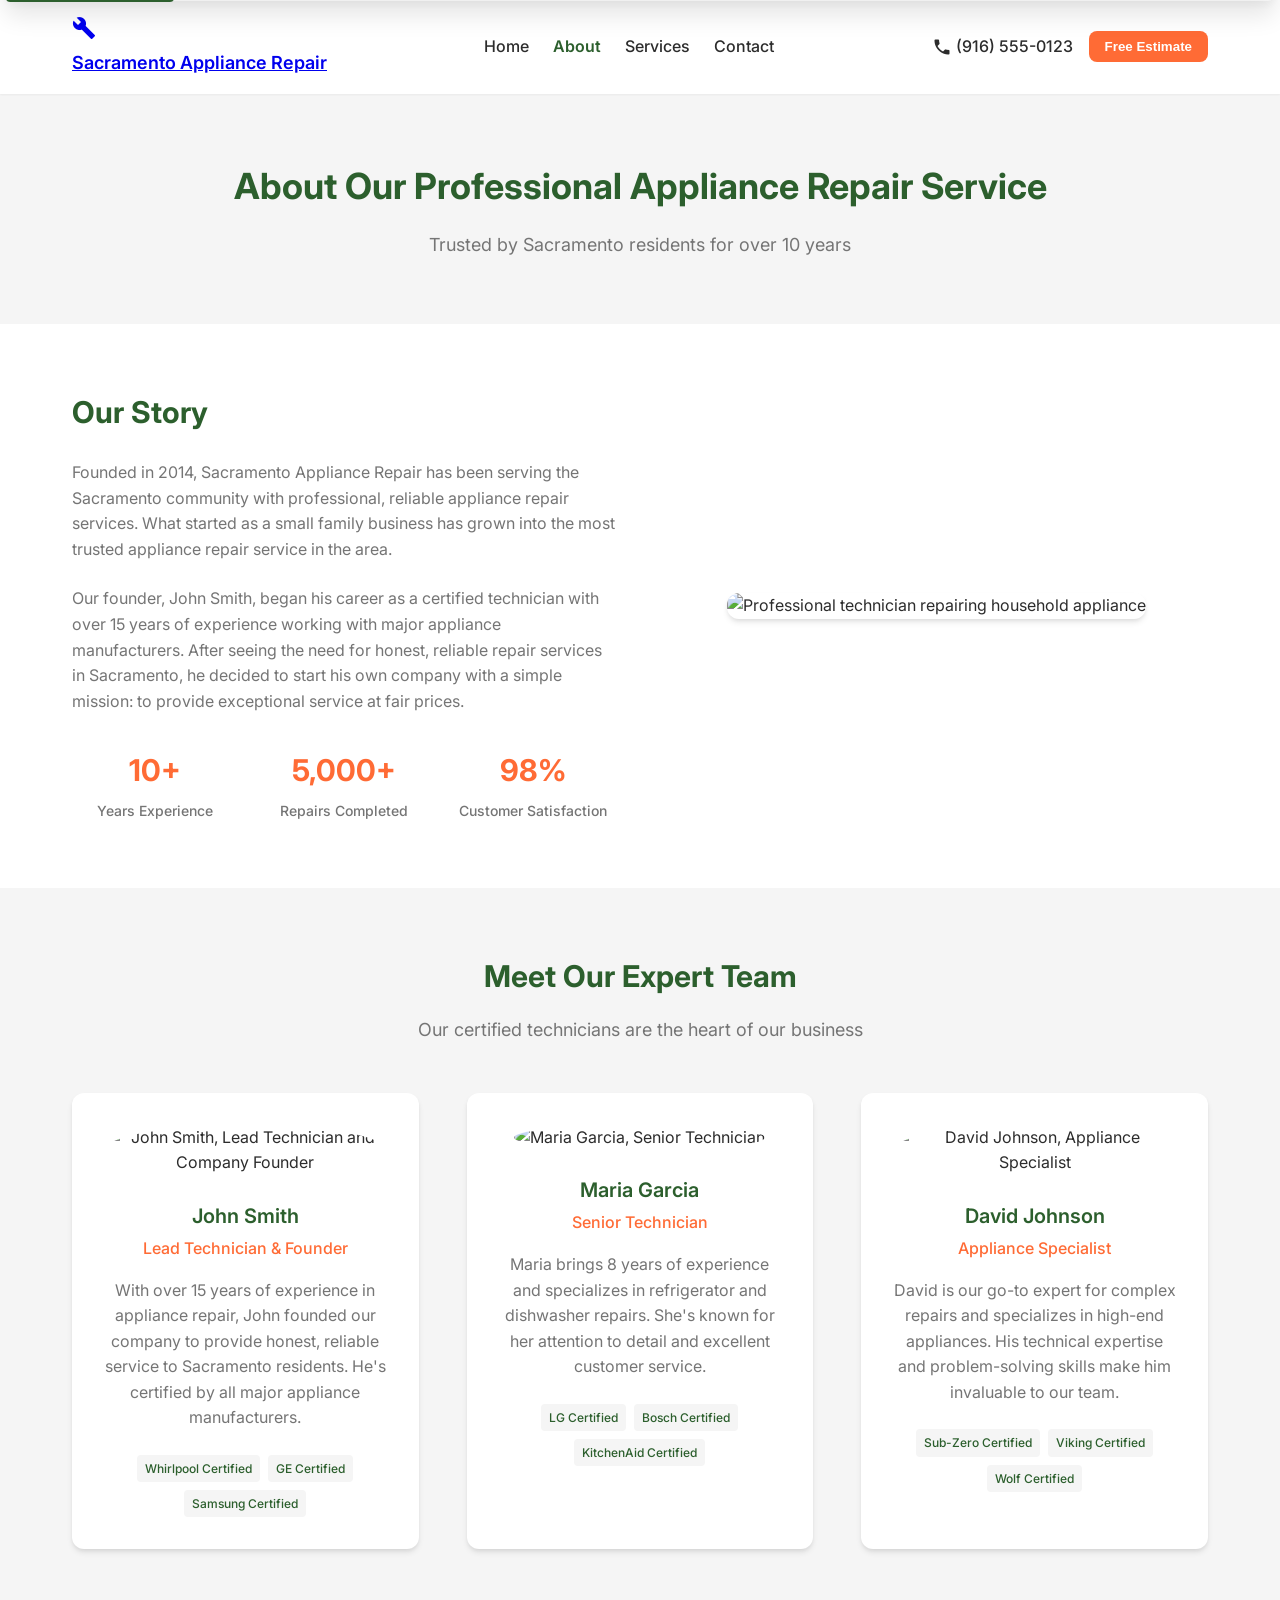
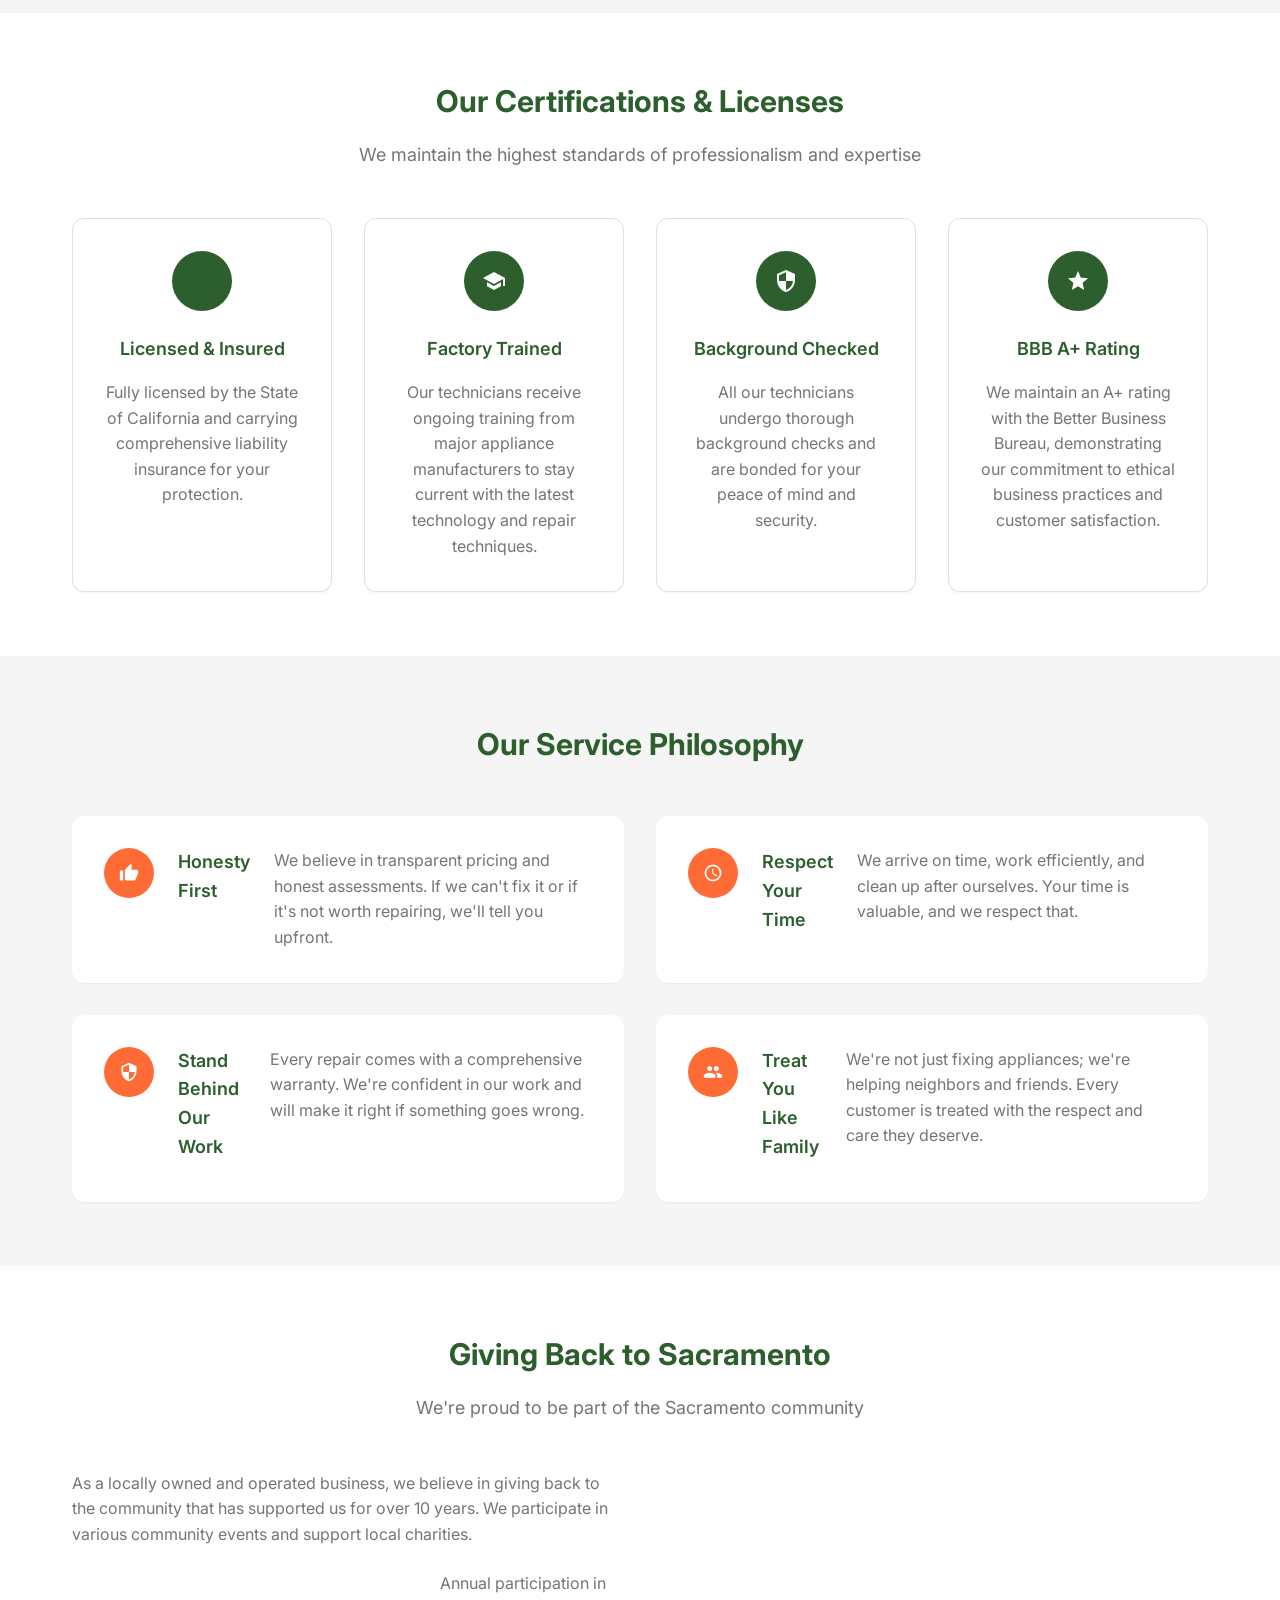
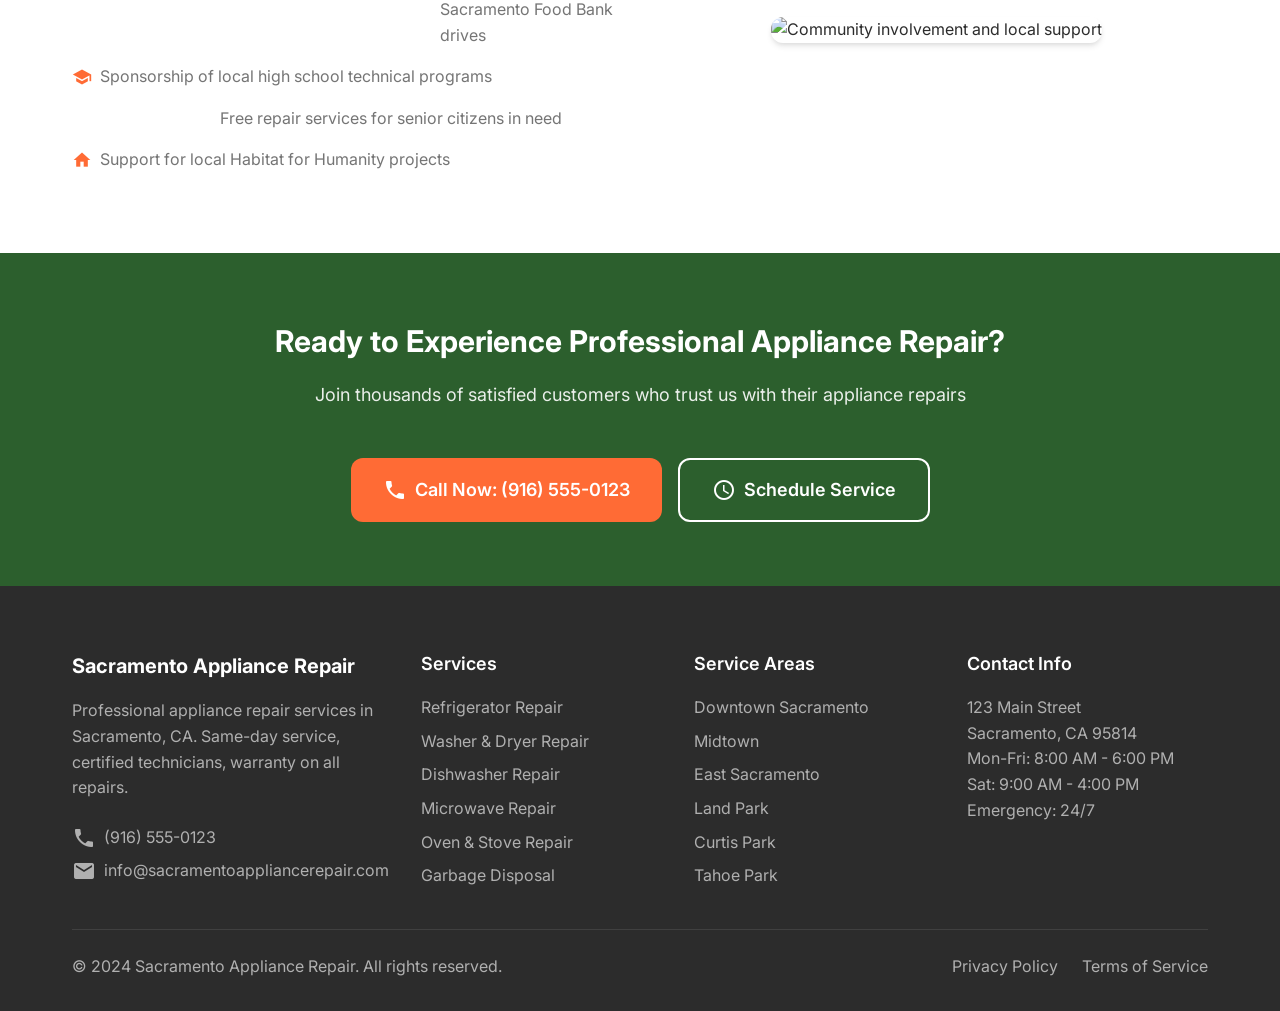
==== commit eae315e8: "appl auto2 result 2 requests with redesign" ====
--- a/about.html
+++ b/about.html
@@ -3,304 +3,414 @@
 <head>
     <meta charset="UTF-8">
     <meta name="viewport" content="width=device-width, initial-scale=1.0">
-    <title>About Sacramento Electronic Repair | Trusted Repair Experts Since 2015</title>
-    <meta name="description" content="Learn about Sacramento Electronic Repair - trusted electronic repair experts since 2015. Certified technicians, 6-month warranty, and 2,500+ devices repaired in Sacramento, CA.">
-    <meta name="keywords" content="about sacramento electronic repair, electronic repair company sacramento, certified technicians sacramento, repair experts sacramento">
-    <meta name="author" content="Sacramento Electronic Repair">
-    <meta name="robots" content="index, follow">
+    <title>About Our Appliance Repair Company in Sacramento, CA</title>
+    <meta name="description" content="Learn about our professional appliance repair company in Sacramento, CA. Certified technicians, 10+ years experience, same-day service available.">
+    <meta name="keywords" content="about appliance repair Sacramento, certified technicians Sacramento, appliance repair company Sacramento">
+    <meta name="author" content="Sacramento Appliance Repair">
     
-    <!-- Open Graph Meta Tags -->
-    <meta property="og:title" content="About Sacramento Electronic Repair | Trusted Repair Experts">
-    <meta property="og:description" content="Learn about Sacramento Electronic Repair - trusted electronic repair experts since 2015. Certified technicians, 6-month warranty, and 2,500+ devices repaired.">
+    <!-- Open Graph / Facebook -->
     <meta property="og:type" content="website">
-    <meta property="og:url" content="https://sacramentoelectronicrepair.com/about">
-    <meta property="og:image" content="https://sacramentoelectronicrepair.com/assets/images/about-team.jpg">
+    <meta property="og:url" content="https://sacramentoappliancerepair.com/about.html">
+    <meta property="og:title" content="About Our Appliance Repair Company in Sacramento, CA">
+    <meta property="og:description" content="Learn about our professional appliance repair company in Sacramento, CA. Certified technicians, 10+ years experience, same-day service available.">
+    <meta property="og:image" content="https://sacramentoappliancerepair.com/assets/images/technician-working.jpg">
+
+    <!-- Twitter -->
+    <meta property="twitter:card" content="summary_large_image">
+    <meta property="twitter:url" content="https://sacramentoappliancerepair.com/about.html">
+    <meta property="twitter:title" content="About Our Appliance Repair Company in Sacramento, CA">
+    <meta property="twitter:description" content="Learn about our professional appliance repair company in Sacramento, CA. Certified technicians, 10+ years experience, same-day service available.">
+    <meta property="twitter:image" content="https://sacramentoappliancerepair.com/assets/images/technician-working.jpg">
+
+    <!-- Favicon -->
+    <link rel="icon" type="image/x-icon" href="/favicon.ico">
     
-    <!-- Canonical URL -->
-    <link rel="canonical" href="https://sacramentoelectronicrepair.com/about">
+    <!-- Fonts -->
+    <link rel="preconnect" href="https://fonts.googleapis.com">
+    <link rel="preconnect" href="https://fonts.gstatic.com" crossorigin>
+    <link href="https://fonts.googleapis.com/css2?family=Inter:wght@300;400;500;600;700&display=swap" rel="stylesheet">
     
-    <!-- Google Fonts -->
-    <link href="https://fonts.googleapis.com/css2?family=Inter:wght@400;500;600;700;800&display=swap" rel="stylesheet">
+    <!-- Material Icons -->
+    <link href="https://fonts.googleapis.com/icon?family=Material+Icons" rel="stylesheet">
     
-    <!-- CSS -->
+    <!-- Styles -->
     <link rel="stylesheet" href="assets/css/styles.css">
-    
-    <!-- Schema.org Structured Data -->
-    <script type="application/ld+json">
-    {
-        "@context": "https://schema.org",
-        "@type": "AboutPage",
-        "name": "About Sacramento Electronic Repair",
-        "description": "Learn about our electronic repair company in Sacramento, CA",
-        "mainEntity": {
-            "@type": "LocalBusiness",
-            "name": "Sacramento Electronic Repair",
-            "foundingDate": "2015",
-            "description": "Professional electronic repair services in Sacramento, CA",
-            "telephone": "+1-916-555-0123",
-            "address": {
-                "@type": "PostalAddress",
-                "streetAddress": "123 Main Street",
-                "addressLocality": "Sacramento",
-                "addressRegion": "CA",
-                "postalCode": "95814",
-                "addressCountry": "US"
-            },
-            "employee": [
-                {
-                    "@type": "Person",
-                    "name": "John Smith",
-                    "jobTitle": "Lead Technician",
-                    "description": "Certified electronic repair specialist with 10+ years experience"
-                },
-                {
-                    "@type": "Person",
-                    "name": "Sarah Johnson",
-                    "jobTitle": "Customer Service Manager",
-                    "description": "Customer service specialist focused on client satisfaction"
-                }
-            ],
-            "aggregateRating": {
-                "@type": "AggregateRating",
-                "ratingValue": "4.8",
-                "reviewCount": "127"
-            }
-        }
-    }
-    </script>
 </head>
 <body>
+    <!-- Skip Link -->
+    <a href="#main" class="skip-link">Skip to main content</a>
+
     <!-- Header -->
-    <header class="header">
-        <nav class="nav container">
-            <a href="/" class="logo">🔧 Sacramento Electronic Repair</a>
-            <ul class="nav-menu">
-                <li><a href="/" class="nav-link">Home</a></li>
-                <li><a href="services.html" class="nav-link">Services</a></li>
-                <li><a href="about.html" class="nav-link">About</a></li>
-                <li><a href="reviews.html" class="nav-link">Reviews</a></li>
-                <li><a href="blog.html" class="nav-link">Blog</a></li>
-                <li><a href="contact.html" class="nav-link">Contact</a></li>
-            </ul>
-            <a href="tel:+19165550123" class="phone-btn">📞 (916) 555-0123</a>
-            <button class="mobile-menu-toggle" aria-label="Toggle mobile menu">☰</button>
-        </nav>
+    <header class="header" role="banner">
+        <div class="container">
+            <div class="header__content">
+                <div class="header__logo">
+                    <a href="/" aria-label="Sacramento Appliance Repair - Home">
+                        <span class="material-icons" aria-hidden="true">build</span>
+                        <span class="header__logo-text">Sacramento Appliance Repair</span>
+                    </a>
+                </div>
+                
+                <nav class="header__nav" role="navigation" aria-label="Main navigation">
+                    <ul class="header__nav-list">
+                        <li class="header__nav-item">
+                            <a href="/" class="header__nav-link">Home</a>
+                        </li>
+                        <li class="header__nav-item">
+                            <a href="about.html" class="header__nav-link" aria-current="page">About</a>
+                        </li>
+                        <li class="header__nav-item">
+                            <a href="services.html" class="header__nav-link">Services</a>
+                        </li>
+                        <li class="header__nav-item">
+                            <a href="contact.html" class="header__nav-link">Contact</a>
+                        </li>
+                    </ul>
+                </nav>
+                
+                <div class="header__contact">
+                    <a href="tel:+19165550123" class="header__phone" aria-label="Call us at 916-555-0123">
+                        <span class="material-icons" aria-hidden="true">phone</span>
+                        <span class="header__phone-text">(916) 555-0123</span>
+                    </a>
+                    <button class="header__cta" aria-label="Get free estimate">
+                        Free Estimate
+                    </button>
+                </div>
+                
+                <button class="header__mobile-menu" aria-label="Open mobile menu" aria-expanded="false" aria-controls="mobile-menu">
+                    <span class="header__hamburger"></span>
+                </button>
+            </div>
+        </div>
+        
+        <!-- Mobile Menu -->
+        <div class="mobile-menu" id="mobile-menu" aria-hidden="true">
+            <button class="mobile-menu__close" aria-label="Close mobile menu">
+                <span class="material-icons" aria-hidden="true">close</span>
+            </button>
+            <nav class="mobile-menu__nav" role="navigation" aria-label="Mobile navigation">
+                <ul class="mobile-menu__list">
+                    <li class="mobile-menu__item">
+                        <a href="/" class="mobile-menu__link">Home</a>
+                    </li>
+                    <li class="mobile-menu__item">
+                        <a href="about.html" class="mobile-menu__link" aria-current="page">About</a>
+                    </li>
+                    <li class="mobile-menu__item">
+                        <a href="services.html" class="mobile-menu__link">Services</a>
+                    </li>
+                    <li class="mobile-menu__item">
+                        <a href="contact.html" class="mobile-menu__link">Contact</a>
+                    </li>
+                </ul>
+                <div class="mobile-menu__contact">
+                    <a href="tel:+19165550123" class="mobile-menu__phone">
+                        <span class="material-icons" aria-hidden="true">phone</span>
+                        (916) 555-0123
+                    </a>
+                    <button class="mobile-menu__cta">Free Estimate</button>
+                </div>
+            </nav>
+        </div>
     </header>
 
     <!-- Main Content -->
-    <main id="main-content">
-        <!-- Hero Section -->
-        <section class="hero">
-            <div class="container">
-                <h1>About Sacramento Electronic Repair</h1>
-                <p>Trusted electronic repair experts serving Sacramento since 2015</p>
-                <div class="cta-buttons">
-                    <a href="tel:+19165550123" class="btn btn-primary">📞 Call (916) 555-0123</a>
-                    <a href="contact.html" class="btn btn-secondary">Get Free Quote</a>
-                </div>
-            </div>
-        </section>
-
-        <!-- Company Story -->
-        <section class="section">
-            <div class="container">
-                <div class="about-content">
-                    <div class="about-text">
-                        <h2>Our Story</h2>
-                        <p>Sacramento Electronic Repair was founded in 2015 by John Smith, a certified electronics technician with over 15 years of experience in the industry. What started as a small repair shop has grown into Sacramento's most trusted electronic repair service.</p>
-                        <p>Our mission has always been simple: provide fast, reliable, and affordable repair services to our community. We believe that everyone deserves access to quality electronic repair services, and we're committed to making that possible.</p>
-                        <p>Over the years, we've repaired thousands of devices and built lasting relationships with our customers. Our success is measured not just by the number of devices we've fixed, but by the trust and satisfaction of our community.</p>
-                    </div>
-                    <div class="about-image">
-                        <div style="width: 100%; height: 400px; background: #e2e8f0; border-radius: 12px; display: flex; align-items: center; justify-content: center;">
-                            <p style="color: #4a5568; font-size: 1.2rem;">Our Repair Workshop</p>
-                        </div>
-                    </div>
-                </div>
-            </div>
-        </section>
-
-        <!-- Team Section -->
-        <section class="section-alt">
-            <div class="container">
-                <h2 class="text-center">Meet Our Expert Team</h2>
-                <p class="text-center">Certified technicians with years of experience in electronic repair</p>
-                <div style="display: grid; grid-template-columns: repeat(auto-fit, minmax(300px, 1fr)); gap: 2rem; margin-top: 3rem;">
-                    <div style="background: white; padding: 2rem; border-radius: 12px; box-shadow: 0 4px 20px rgba(0,0,0,0.1); text-align: center;">
-                        <div style="width: 120px; height: 120px; background: #f56565; border-radius: 50%; display: flex; align-items: center; justify-content: center; margin: 0 auto 1rem; font-size: 3rem; color: white;">👨‍🔧</div>
-                        <h3>John Smith</h3>
-                        <h4 style="color: #f56565; margin-bottom: 1rem;">Lead Technician & Founder</h4>
-                        <p>Certified electronics technician with 15+ years of experience. Specializes in complex repairs and has trained our entire team.</p>
-                        <ul style="text-align: left; margin-top: 1rem;">
-                            <li>Certified Electronics Technician</li>
-                            <li>15+ years experience</li>
-                            <li>Specializes in TV and computer repair</li>
-                            <li>Team trainer and mentor</li>
+    <main id="main" role="main">
+        <!-- Page Header -->
+        <section class="page-header" aria-labelledby="page-title">
+            <div class="container">
+                <h1 id="page-title" class="page-header__title">About Our Professional Appliance Repair Service</h1>
+                <p class="page-header__subtitle">
+                    Trusted by Sacramento residents for over 10 years
+                </p>
+            </div>
+        </section>
+
+        <!-- Our Story -->
+        <section class="our-story" aria-labelledby="our-story-title">
+            <div class="container">
+                <div class="our-story__content">
+                    <div class="our-story__text">
+                        <h2 id="our-story-title" class="our-story__title">Our Story</h2>
+                        <p class="our-story__description">
+                            Founded in 2014, Sacramento Appliance Repair has been serving the Sacramento community 
+                            with professional, reliable appliance repair services. What started as a small family 
+                            business has grown into the most trusted appliance repair service in the area.
+                        </p>
+                        <p class="our-story__description">
+                            Our founder, John Smith, began his career as a certified technician with over 15 years 
+                            of experience working with major appliance manufacturers. After seeing the need for 
+                            honest, reliable repair services in Sacramento, he decided to start his own company 
+                            with a simple mission: to provide exceptional service at fair prices.
+                        </p>
+                        <div class="our-story__stats">
+                            <div class="stat-item">
+                                <span class="stat-item__number">10+</span>
+                                <span class="stat-item__label">Years Experience</span>
+                            </div>
+                            <div class="stat-item">
+                                <span class="stat-item__number">5,000+</span>
+                                <span class="stat-item__label">Repairs Completed</span>
+                            </div>
+                            <div class="stat-item">
+                                <span class="stat-item__number">98%</span>
+                                <span class="stat-item__label">Customer Satisfaction</span>
+                            </div>
+                        </div>
+                    </div>
+                    <div class="our-story__image">
+                        <img src="https://placehold.co/600x400/2C5F2D/FFFFFF?text=Professional+Technician+at+Work" 
+                             alt="Professional technician repairing household appliance" 
+                             class="our-story__img">
+                    </div>
+                </div>
+            </div>
+        </section>
+
+        <!-- Meet the Team -->
+        <section class="meet-team" aria-labelledby="team-title">
+            <div class="container">
+                <h2 id="team-title" class="meet-team__title">Meet Our Expert Team</h2>
+                <p class="meet-team__subtitle">
+                    Our certified technicians are the heart of our business
+                </p>
+                <div class="meet-team__grid">
+                    <div class="team-member">
+                        <div class="team-member__image">
+                            <img src="https://placehold.co/300x300/2C5F2D/FFFFFF?text=John+Smith" 
+                                 alt="John Smith, Lead Technician and Company Founder" 
+                                 class="team-member__img">
+                        </div>
+                        <div class="team-member__info">
+                            <h3 class="team-member__name">John Smith</h3>
+                            <p class="team-member__title">Lead Technician & Founder</p>
+                            <p class="team-member__description">
+                                With over 15 years of experience in appliance repair, John founded our company 
+                                to provide honest, reliable service to Sacramento residents. He's certified 
+                                by all major appliance manufacturers.
+                            </p>
+                            <div class="team-member__certifications">
+                                <span class="certification">Whirlpool Certified</span>
+                                <span class="certification">GE Certified</span>
+                                <span class="certification">Samsung Certified</span>
+                            </div>
+                        </div>
+                    </div>
+                    
+                    <div class="team-member">
+                        <div class="team-member__image">
+                            <img src="https://placehold.co/300x300/2C5F2D/FFFFFF?text=Maria+Garcia" 
+                                 alt="Maria Garcia, Senior Technician" 
+                                 class="team-member__img">
+                        </div>
+                        <div class="team-member__info">
+                            <h3 class="team-member__name">Maria Garcia</h3>
+                            <p class="team-member__title">Senior Technician</p>
+                            <p class="team-member__description">
+                                Maria brings 8 years of experience and specializes in refrigerator and 
+                                dishwasher repairs. She's known for her attention to detail and excellent 
+                                customer service.
+                            </p>
+                            <div class="team-member__certifications">
+                                <span class="certification">LG Certified</span>
+                                <span class="certification">Bosch Certified</span>
+                                <span class="certification">KitchenAid Certified</span>
+                            </div>
+                        </div>
+                    </div>
+                    
+                    <div class="team-member">
+                        <div class="team-member__image">
+                            <img src="https://placehold.co/300x300/2C5F2D/FFFFFF?text=David+Johnson" 
+                                 alt="David Johnson, Appliance Specialist" 
+                                 class="team-member__img">
+                        </div>
+                        <div class="team-member__info">
+                            <h3 class="team-member__name">David Johnson</h3>
+                            <p class="team-member__title">Appliance Specialist</p>
+                            <p class="team-member__description">
+                                David is our go-to expert for complex repairs and specializes in high-end 
+                                appliances. His technical expertise and problem-solving skills make him 
+                                invaluable to our team.
+                            </p>
+                            <div class="team-member__certifications">
+                                <span class="certification">Sub-Zero Certified</span>
+                                <span class="certification">Viking Certified</span>
+                                <span class="certification">Wolf Certified</span>
+                            </div>
+                        </div>
+                    </div>
+                </div>
+            </div>
+        </section>
+
+        <!-- Certifications -->
+        <section class="certifications" aria-labelledby="certifications-title">
+            <div class="container">
+                <h2 id="certifications-title" class="certifications__title">Our Certifications & Licenses</h2>
+                <p class="certifications__subtitle">
+                    We maintain the highest standards of professionalism and expertise
+                </p>
+                <div class="certifications__grid">
+                    <div class="certification-card">
+                        <div class="certification-card__icon">
+                            <span class="material-icons" aria-hidden="true">verified</span>
+                        </div>
+                        <h3 class="certification-card__title">Licensed & Insured</h3>
+                        <p class="certification-card__description">
+                            Fully licensed by the State of California and carrying comprehensive 
+                            liability insurance for your protection.
+                        </p>
+                    </div>
+                    
+                    <div class="certification-card">
+                        <div class="certification-card__icon">
+                            <span class="material-icons" aria-hidden="true">school</span>
+                        </div>
+                        <h3 class="certification-card__title">Factory Trained</h3>
+                        <p class="certification-card__description">
+                            Our technicians receive ongoing training from major appliance manufacturers 
+                            to stay current with the latest technology and repair techniques.
+                        </p>
+                    </div>
+                    
+                    <div class="certification-card">
+                        <div class="certification-card__icon">
+                            <span class="material-icons" aria-hidden="true">security</span>
+                        </div>
+                        <h3 class="certification-card__title">Background Checked</h3>
+                        <p class="certification-card__description">
+                            All our technicians undergo thorough background checks and are bonded 
+                            for your peace of mind and security.
+                        </p>
+                    </div>
+                    
+                    <div class="certification-card">
+                        <div class="certification-card__icon">
+                            <span class="material-icons" aria-hidden="true">star</span>
+                        </div>
+                        <h3 class="certification-card__title">BBB A+ Rating</h3>
+                        <p class="certification-card__description">
+                            We maintain an A+ rating with the Better Business Bureau, demonstrating 
+                            our commitment to ethical business practices and customer satisfaction.
+                        </p>
+                    </div>
+                </div>
+            </div>
+        </section>
+
+        <!-- Service Philosophy -->
+        <section class="service-philosophy" aria-labelledby="philosophy-title">
+            <div class="container">
+                <h2 id="philosophy-title" class="service-philosophy__title">Our Service Philosophy</h2>
+                <div class="service-philosophy__content">
+                    <div class="philosophy-point">
+                        <div class="philosophy-point__icon">
+                            <span class="material-icons" aria-hidden="true">thumb_up</span>
+                        </div>
+                        <h3 class="philosophy-point__title">Honesty First</h3>
+                        <p class="philosophy-point__description">
+                            We believe in transparent pricing and honest assessments. If we can't fix it 
+                            or if it's not worth repairing, we'll tell you upfront.
+                        </p>
+                    </div>
+                    
+                    <div class="philosophy-point">
+                        <div class="philosophy-point__icon">
+                            <span class="material-icons" aria-hidden="true">schedule</span>
+                        </div>
+                        <h3 class="philosophy-point__title">Respect Your Time</h3>
+                        <p class="philosophy-point__description">
+                            We arrive on time, work efficiently, and clean up after ourselves. 
+                            Your time is valuable, and we respect that.
+                        </p>
+                    </div>
+                    
+                    <div class="philosophy-point">
+                        <div class="philosophy-point__icon">
+                            <span class="material-icons" aria-hidden="true">security</span>
+                        </div>
+                        <h3 class="philosophy-point__title">Stand Behind Our Work</h3>
+                        <p class="philosophy-point__description">
+                            Every repair comes with a comprehensive warranty. We're confident in our work 
+                            and will make it right if something goes wrong.
+                        </p>
+                    </div>
+                    
+                    <div class="philosophy-point">
+                        <div class="philosophy-point__icon">
+                            <span class="material-icons" aria-hidden="true">people</span>
+                        </div>
+                        <h3 class="philosophy-point__title">Treat You Like Family</h3>
+                        <p class="philosophy-point__description">
+                            We're not just fixing appliances; we're helping neighbors and friends. 
+                            Every customer is treated with the respect and care they deserve.
+                        </p>
+                    </div>
+                </div>
+            </div>
+        </section>
+
+        <!-- Community Involvement -->
+        <section class="community" aria-labelledby="community-title">
+            <div class="container">
+                <h2 id="community-title" class="community__title">Giving Back to Sacramento</h2>
+                <p class="community__subtitle">
+                    We're proud to be part of the Sacramento community
+                </p>
+                <div class="community__content">
+                    <div class="community__text">
+                        <p class="community__description">
+                            As a locally owned and operated business, we believe in giving back to the 
+                            community that has supported us for over 10 years. We participate in various 
+                            community events and support local charities.
+                        </p>
+                        <ul class="community__list">
+                            <li class="community__item">
+                                <span class="material-icons" aria-hidden="true">volunteer_activism</span>
+                                Annual participation in Sacramento Food Bank drives
+                            </li>
+                            <li class="community__item">
+                                <span class="material-icons" aria-hidden="true">school</span>
+                                Sponsorship of local high school technical programs
+                            </li>
+                            <li class="community__item">
+                                <span class="material-icons" aria-hidden="true">elderly</span>
+                                Free repair services for senior citizens in need
+                            </li>
+                            <li class="community__item">
+                                <span class="material-icons" aria-hidden="true">home</span>
+                                Support for local Habitat for Humanity projects
+                            </li>
                         </ul>
                     </div>
-                    <div style="background: white; padding: 2rem; border-radius: 12px; box-shadow: 0 4px 20px rgba(0,0,0,0.1); text-align: center;">
-                        <div style="width: 120px; height: 120px; background: #f56565; border-radius: 50%; display: flex; align-items: center; justify-content: center; margin: 0 auto 1rem; font-size: 3rem; color: white;">👩‍💻</div>
-                        <h3>Sarah Johnson</h3>
-                        <h4 style="color: #f56565; margin-bottom: 1rem;">Customer Service Manager</h4>
-                        <p>Customer service specialist focused on ensuring every client has an exceptional experience. Handles scheduling and customer relations.</p>
-                        <ul style="text-align: left; margin-top: 1rem;">
-                            <li>Customer Service Specialist</li>
-                            <li>8+ years experience</li>
-                            <li>Expert in customer relations</li>
-                            <li>Scheduling and coordination</li>
-                        </ul>
-                    </div>
-                    <div style="background: white; padding: 2rem; border-radius: 12px; box-shadow: 0 4px 20px rgba(0,0,0,0.1); text-align: center;">
-                        <div style="width: 120px; height: 120px; background: #f56565; border-radius: 50%; display: flex; align-items: center; justify-content: center; margin: 0 auto 1rem; font-size: 3rem; color: white;">👨‍💼</div>
-                        <h3>Mike Rodriguez</h3>
-                        <h4 style="color: #f56565; margin-bottom: 1rem;">Senior Technician</h4>
-                        <p>Specialist in smartphone and tablet repair with extensive experience in water damage recovery and screen replacement.</p>
-                        <ul style="text-align: left; margin-top: 1rem;">
-                            <li>Mobile Device Specialist</li>
-                            <li>10+ years experience</li>
-                            <li>Water damage expert</li>
-                            <li>Screen replacement specialist</li>
-                        </ul>
-                    </div>
-                </div>
-            </div>
-        </section>
-
-        <!-- Certifications and Awards -->
-        <section class="section">
-            <div class="container">
-                <h2 class="text-center">Certifications & Awards</h2>
-                <p class="text-center">Professional certifications and industry recognition</p>
-                <div style="display: grid; grid-template-columns: repeat(auto-fit, minmax(250px, 1fr)); gap: 2rem; margin-top: 3rem;">
-                    <div style="background: white; padding: 2rem; border-radius: 12px; box-shadow: 0 4px 20px rgba(0,0,0,0.1); text-align: center;">
-                        <div style="width: 80px; height: 80px; background: #38a169; border-radius: 50%; display: flex; align-items: center; justify-content: center; margin: 0 auto 1rem; font-size: 2rem; color: white;">🏆</div>
-                        <h3>Certified Electronics Technician</h3>
-                        <p>All technicians are certified by the Electronics Technicians Association International (ETA-I)</p>
-                    </div>
-                    <div style="background: white; padding: 2rem; border-radius: 12px; box-shadow: 0 4px 20px rgba(0,0,0,0.1); text-align: center;">
-                        <div style="width: 80px; height: 80px; background: #38a169; border-radius: 50%; display: flex; align-items: center; justify-content: center; margin: 0 auto 1rem; font-size: 2rem; color: white;">⭐</div>
-                        <h3>Better Business Bureau A+ Rating</h3>
-                        <p>Maintained A+ rating with the Better Business Bureau for 8 consecutive years</p>
-                    </div>
-                    <div style="background: white; padding: 2rem; border-radius: 12px; box-shadow: 0 4px 20px rgba(0,0,0,0.1); text-align: center;">
-                        <div style="width: 80px; height: 80px; background: #38a169; border-radius: 50%; display: flex; align-items: center; justify-content: center; margin: 0 auto 1rem; font-size: 2rem; color: white;">🔧</div>
-                        <h3>Authorized Service Provider</h3>
-                        <p>Authorized service provider for major electronics manufacturers including Samsung, LG, and Sony</p>
-                    </div>
-                    <div style="background: white; padding: 2rem; border-radius: 12px; box-shadow: 0 4px 20px rgba(0,0,0,0.1); text-align: center;">
-                        <div style="width: 80px; height: 80px; background: #38a169; border-radius: 50%; display: flex; align-items: center; justify-content: center; margin: 0 auto 1rem; font-size: 2rem; color: white;">💼</div>
-                        <h3>Local Business Award</h3>
-                        <p>Recognized as "Best Electronic Repair Service" by Sacramento Business Journal in 2022</p>
-                    </div>
-                </div>
-            </div>
-        </section>
-
-        <!-- Statistics -->
-        <section class="section-alt">
-            <div class="container">
-                <h2 class="text-center">Our Impact in Sacramento</h2>
-                <p class="text-center">Numbers that reflect our commitment to excellence</p>
-                <div class="about-stats" style="display: grid; grid-template-columns: repeat(auto-fit, minmax(200px, 1fr)); gap: 2rem; margin-top: 3rem;">
-                    <div class="stat">
-                        <span class="stat-number">2,500+</span>
-                        <span class="stat-label">Devices Repaired</span>
-                    </div>
-                    <div class="stat">
-                        <span class="stat-number">98%</span>
-                        <span class="stat-label">Success Rate</span>
-                    </div>
-                    <div class="stat">
-                        <span class="stat-number">8+</span>
-                        <span class="stat-label">Years in Business</span>
-                    </div>
-                    <div class="stat">
-                        <span class="stat-number">24hr</span>
-                        <span class="stat-label">Average Repair Time</span>
-                    </div>
-                    <div class="stat">
-                        <span class="stat-number">4.8/5</span>
-                        <span class="stat-label">Customer Rating</span>
-                    </div>
-                    <div class="stat">
-                        <span class="stat-number">127</span>
-                        <span class="stat-label">5-Star Reviews</span>
-                    </div>
-                </div>
-            </div>
-        </section>
-
-        <!-- Values Section -->
-        <section class="section">
-            <div class="container">
-                <h2 class="text-center">Our Values</h2>
-                <p class="text-center">The principles that guide everything we do</p>
-                <div style="display: grid; grid-template-columns: repeat(auto-fit, minmax(300px, 1fr)); gap: 2rem; margin-top: 3rem;">
-                    <div style="background: white; padding: 2rem; border-radius: 12px; box-shadow: 0 4px 20px rgba(0,0,0,0.1);">
-                        <div style="width: 60px; height: 60px; background: #f56565; border-radius: 50%; display: flex; align-items: center; justify-content: center; margin-bottom: 1rem; font-size: 1.5rem; color: white;">🎯</div>
-                        <h3>Quality First</h3>
-                        <p>We never compromise on quality. Every repair is done to the highest standards using premium parts and proven techniques.</p>
-                    </div>
-                    <div style="background: white; padding: 2rem; border-radius: 12px; box-shadow: 0 4px 20px rgba(0,0,0,0.1);">
-                        <div style="width: 60px; height: 60px; background: #f56565; border-radius: 50%; display: flex; align-items: center; justify-content: center; margin-bottom: 1rem; font-size: 1.5rem; color: white;">🤝</div>
-                        <h3>Customer Trust</h3>
-                        <p>We build lasting relationships through honest communication, transparent pricing, and reliable service that our customers can count on.</p>
-                    </div>
-                    <div style="background: white; padding: 2rem; border-radius: 12px; box-shadow: 0 4px 20px rgba(0,0,0,0.1);">
-                        <div style="width: 60px; height: 60px; background: #f56565; border-radius: 50%; display: flex; align-items: center; justify-content: center; margin-bottom: 1rem; font-size: 1.5rem; color: white;">⚡</div>
-                        <h3>Fast Service</h3>
-                        <p>We understand that time is valuable. That's why we work efficiently to get your devices back to you as quickly as possible.</p>
-                    </div>
-                    <div style="background: white; padding: 2rem; border-radius: 12px; box-shadow: 0 4px 20px rgba(0,0,0,0.1);">
-                        <div style="width: 60px; height: 60px; background: #f56565; border-radius: 50%; display: flex; align-items: center; justify-content: center; margin-bottom: 1rem; font-size: 1.5rem; color: white;">💰</div>
-                        <h3>Fair Pricing</h3>
-                        <p>We believe in transparent, fair pricing. No hidden fees, no surprises - just honest, competitive rates for quality service.</p>
-                    </div>
-                    <div style="background: white; padding: 2rem; border-radius: 12px; box-shadow: 0 4px 20px rgba(0,0,0,0.1);">
-                        <div style="width: 60px; height: 60px; background: #f56565; border-radius: 50%; display: flex; align-items: center; justify-content: center; margin-bottom: 1rem; font-size: 1.5rem; color: white;">🌱</div>
-                        <h3>Environmental Responsibility</h3>
-                        <p>We're committed to reducing electronic waste by repairing devices whenever possible and properly recycling components.</p>
-                    </div>
-                    <div style="background: white; padding: 2rem; border-radius: 12px; box-shadow: 0 4px 20px rgba(0,0,0,0.1);">
-                        <div style="width: 60px; height: 60px; background: #f56565; border-radius: 50%; display: flex; align-items: center; justify-content: center; margin-bottom: 1rem; font-size: 1.5rem; color: white;">🏆</div>
-                        <h3>Continuous Learning</h3>
-                        <p>Technology evolves rapidly, and so do we. Our team stays current with the latest repair techniques and technologies.</p>
-                    </div>
-                </div>
-            </div>
-        </section>
-
-        <!-- Community Involvement -->
-        <section class="section-alt">
-            <div class="container">
-                <h2 class="text-center">Community Involvement</h2>
-                <p class="text-center">Giving back to the Sacramento community we serve</p>
-                <div style="display: grid; grid-template-columns: repeat(auto-fit, minmax(300px, 1fr)); gap: 2rem; margin-top: 3rem;">
-                    <div style="background: white; padding: 2rem; border-radius: 12px; box-shadow: 0 4px 20px rgba(0,0,0,0.1);">
-                        <h3>Free Repair Days</h3>
-                        <p>We host quarterly free repair days for seniors and low-income families, providing essential electronic repair services at no cost.</p>
-                    </div>
-                    <div style="background: white; padding: 2rem; border-radius: 12px; box-shadow: 0 4px 20px rgba(0,0,0,0.1);">
-                        <h3>Local School Partnerships</h3>
-                        <p>We partner with local schools to provide educational workshops on electronics and technology, inspiring the next generation of technicians.</p>
-                    </div>
-                    <div style="background: white; padding: 2rem; border-radius: 12px; box-shadow: 0 4px 20px rgba(0,0,0,0.1);">
-                        <h3>Environmental Initiatives</h3>
-                        <p>We actively participate in electronic waste recycling programs and educate our community about responsible electronics disposal.</p>
+                    <div class="community__image">
+                        <img src="https://placehold.co/500x400/2C5F2D/FFFFFF?text=Community+Involvement" 
+                             alt="Community involvement and local support" 
+                             class="community__img">
                     </div>
                 </div>
             </div>
         </section>
 
         <!-- CTA Section -->
-        <section class="section">
-            <div class="container">
-                <div style="text-align: center; padding: 3rem 2rem; background: linear-gradient(135deg, #1a365d 0%, #2c5282 100%); color: white; border-radius: 12px;">
-                    <h2 style="color: white; margin-bottom: 1rem;">Ready to Experience the Sacramento Electronic Repair Difference?</h2>
-                    <p style="color: #e2e8f0; margin-bottom: 2rem; font-size: 1.2rem;">Join thousands of satisfied customers who trust us with their electronic repair needs.</p>
-                    <div style="display: flex; gap: 1rem; justify-content: center; flex-wrap: wrap;">
-                        <a href="tel:+19165550123" class="btn btn-primary">📞 Call (916) 555-0123</a>
-                        <a href="contact.html" class="btn btn-secondary">Get Free Quote</a>
+        <section class="about-cta" aria-labelledby="about-cta-title">
+            <div class="container">
+                <div class="about-cta__content">
+                    <h2 id="about-cta-title" class="about-cta__title">Ready to Experience Professional Appliance Repair?</h2>
+                    <p class="about-cta__description">
+                        Join thousands of satisfied customers who trust us with their appliance repairs
+                    </p>
+                    <div class="about-cta__actions">
+                        <a href="tel:+19165550123" class="about-cta__button about-cta__button--primary" aria-label="Call now for free estimate">
+                            <span class="material-icons" aria-hidden="true">phone</span>
+                            Call Now: (916) 555-0123
+                        </a>
+                        <a href="contact.html" class="about-cta__button about-cta__button--secondary" aria-label="Schedule service online">
+                            <span class="material-icons" aria-hidden="true">schedule</span>
+                            Schedule Service
+                        </a>
                     </div>
                 </div>
             </div>
@@ -308,49 +418,73 @@
     </main>
 
     <!-- Footer -->
-    <footer class="footer">
+    <footer class="footer" role="contentinfo">
         <div class="container">
-            <div class="footer-content">
-                <div class="footer-section">
-                    <h3>Sacramento Electronic Repair</h3>
-                    <p>Professional electronic repair services in Sacramento, CA. Fast, reliable, and affordable repair solutions for all your devices.</p>
-                    <div style="margin-top: 1rem;">
-                        <a href="tel:+19165550123" class="phone-btn">📞 (916) 555-0123</a>
-                    </div>
-                </div>
-                <div class="footer-section">
-                    <h3>Services</h3>
-                    <a href="services.html#tv-repair">TV Repair</a>
-                    <a href="services.html#computer-repair">Computer Repair</a>
-                    <a href="services.html#phone-repair">Phone Repair</a>
-                    <a href="services.html#appliance-repair">Appliance Repair</a>
-                    <a href="services.html#gaming-repair">Gaming Console Repair</a>
-                    <a href="services.html#emergency-repair">Emergency Repair</a>
-                </div>
-                <div class="footer-section">
-                    <h3>Company</h3>
-                    <a href="about.html">About Us</a>
-                    <a href="reviews.html">Reviews</a>
-                    <a href="blog.html">Blog</a>
-                    <a href="contact.html">Contact</a>
-                    <a href="warranty.html">Warranty</a>
-                </div>
-                <div class="footer-section">
-                    <h3>Support</h3>
-                    <a href="contact.html">Get Quote</a>
-                    <a href="tel:+19165550123">Emergency Service</a>
-                    <a href="warranty.html">Warranty Info</a>
-                    <a href="blog.html">Repair Tips</a>
-                    <a href="contact.html">Service Areas</a>
-                </div>
-            </div>
-            <div class="footer-bottom">
-                <p>&copy; 2024 Sacramento Electronic Repair. All rights reserved. | <a href="privacy.html">Privacy Policy</a> | <a href="terms.html">Terms of Service</a></p>
+            <div class="footer__content">
+                <div class="footer__section">
+                    <h3 class="footer__title">Sacramento Appliance Repair</h3>
+                    <p class="footer__description">
+                        Professional appliance repair services in Sacramento, CA. 
+                        Same-day service, certified technicians, warranty on all repairs.
+                    </p>
+                    <div class="footer__contact">
+                        <a href="tel:+19165550123" class="footer__phone">
+                            <span class="material-icons" aria-hidden="true">phone</span>
+                            (916) 555-0123
+                        </a>
+                        <a href="mailto:info@sacramentoappliancerepair.com" class="footer__email">
+                            <span class="material-icons" aria-hidden="true">email</span>
+                            info@sacramentoappliancerepair.com
+                        </a>
+                    </div>
+                </div>
+                
+                <div class="footer__section">
+                    <h4 class="footer__subtitle">Services</h4>
+                    <ul class="footer__links">
+                        <li><a href="services.html#refrigerator" class="footer__link">Refrigerator Repair</a></li>
+                        <li><a href="services.html#washer-dryer" class="footer__link">Washer & Dryer Repair</a></li>
+                        <li><a href="services.html#dishwasher" class="footer__link">Dishwasher Repair</a></li>
+                        <li><a href="services.html#microwave" class="footer__link">Microwave Repair</a></li>
+                        <li><a href="services.html#oven-stove" class="footer__link">Oven & Stove Repair</a></li>
+                        <li><a href="services.html#garbage-disposal" class="footer__link">Garbage Disposal</a></li>
+                    </ul>
+                </div>
+                
+                <div class="footer__section">
+                    <h4 class="footer__subtitle">Service Areas</h4>
+                    <ul class="footer__links">
+                        <li><a href="contact.html#downtown" class="footer__link">Downtown Sacramento</a></li>
+                        <li><a href="contact.html#midtown" class="footer__link">Midtown</a></li>
+                        <li><a href="contact.html#east-sac" class="footer__link">East Sacramento</a></li>
+                        <li><a href="contact.html#land-park" class="footer__link">Land Park</a></li>
+                        <li><a href="contact.html#curtis-park" class="footer__link">Curtis Park</a></li>
+                        <li><a href="contact.html#tahoe-park" class="footer__link">Tahoe Park</a></li>
+                    </ul>
+                </div>
+                
+                <div class="footer__section">
+                    <h4 class="footer__subtitle">Contact Info</h4>
+                    <div class="footer__address">
+                        <p>123 Main Street<br>Sacramento, CA 95814</p>
+                        <p>Mon-Fri: 8:00 AM - 6:00 PM<br>Sat: 9:00 AM - 4:00 PM<br>Emergency: 24/7</p>
+                    </div>
+                </div>
+            </div>
+            
+            <div class="footer__bottom">
+                <div class="footer__copyright">
+                    <p>&copy; 2024 Sacramento Appliance Repair. All rights reserved.</p>
+                </div>
+                <div class="footer__legal">
+                    <a href="/privacy" class="footer__legal-link">Privacy Policy</a>
+                    <a href="/terms" class="footer__legal-link">Terms of Service</a>
+                </div>
             </div>
         </div>
     </footer>
 
-    <!-- JavaScript -->
+    <!-- Scripts -->
     <script src="assets/js/script.js"></script>
 </body>
 </html>
--- a/assets/css/styles.css
+++ b/assets/css/styles.css
@@ -1,1412 +1,3079 @@
+/* ===== CSS VARIABLES ===== */
+:root {
+  /* Colors */
+  --color-primary: #2C5F2D;
+  --color-accent: #FF6B35;
+  --color-bg: #F7F7F7;
+  --color-text: #2C2C2C;
+  --color-white: #FFFFFF;
+  --color-light-gray: #F5F5F5;
+  --color-medium-gray: #E0E0E0;
+  --color-dark-gray: #757575;
+  
+  /* Typography */
+  --font-family: 'Inter', sans-serif;
+  --font-size-xs: 0.75rem;
+  --font-size-sm: 0.875rem;
+  --font-size-base: 1rem;
+  --font-size-lg: 1.125rem;
+  --font-size-xl: 1.25rem;
+  --font-size-2xl: 1.5rem;
+  --font-size-3xl: 1.875rem;
+  --font-size-4xl: 2.25rem;
+  --font-size-5xl: 3rem;
+  
+  /* Spacing */
+  --spacing-xs: 0.25rem;
+  --spacing-sm: 0.5rem;
+  --spacing-md: 1rem;
+  --spacing-lg: 1.5rem;
+  --spacing-xl: 2rem;
+  --spacing-2xl: 3rem;
+  --spacing-3xl: 4rem;
+  
+  /* Layout */
+  --container-max-width: 1200px;
+  --container-padding: 1rem;
+  
+  /* Border Radius */
+  --radius-sm: 4px;
+  --radius-md: 8px;
+  --radius-lg: 12px;
+  --radius-xl: 16px;
+  
+  /* Shadows */
+  --shadow-sm: 0 1px 2px 0 rgba(0, 0, 0, 0.05);
+  --shadow-md: 0 4px 6px -1px rgba(0, 0, 0, 0.1), 0 2px 4px -1px rgba(0, 0, 0, 0.06);
+  --shadow-lg: 0 10px 15px -3px rgba(0, 0, 0, 0.1), 0 4px 6px -2px rgba(0, 0, 0, 0.05);
+  --shadow-xl: 0 20px 25px -5px rgba(0, 0, 0, 0.1), 0 10px 10px -5px rgba(0, 0, 0, 0.04);
+  
+  /* Transitions */
+  --transition-fast: 0.15s ease-in-out;
+  --transition-base: 0.3s ease-in-out;
+  --transition-slow: 0.5s ease-in-out;
+  
+  /* Z-index */
+  --z-dropdown: 1000;
+  --z-sticky: 1020;
+  --z-fixed: 1030;
+  --z-modal: 1040;
+  --z-popover: 1050;
+  --z-tooltip: 1060;
+}
+
 /* ===== RESET & BASE STYLES ===== */
-* {
-    margin: 0;
-    padding: 0;
-    box-sizing: border-box;
+*,
+*::before,
+*::after {
+  box-sizing: border-box;
+  margin: 0;
+  padding: 0;
 }
 
 html {
-    font-size: 16px;
-    scroll-behavior: smooth;
+  font-size: 16px;
+  scroll-behavior: smooth;
 }
 
 body {
-    font-family: 'Inter', -apple-system, BlinkMacSystemFont, 'Segoe UI', Roboto, sans-serif;
-    line-height: 1.6;
-    color: #2d3748;
-    background-color: #ffffff;
-}
-
-/* ===== TYPOGRAPHY ===== */
-h1, h2, h3, h4, h5, h6 {
-    font-weight: 700;
-    line-height: 1.2;
-    margin-bottom: 1rem;
-    color: #1a365d;
-}
-
-h1 { font-size: 2.5rem; }
-h2 { font-size: 2rem; }
-h3 { font-size: 1.5rem; }
-h4 { font-size: 1.25rem; }
-
-p {
-    margin-bottom: 1rem;
-    color: #4a5568;
-}
-
-/* ===== LAYOUT CONTAINERS ===== */
+  font-family: var(--font-family);
+  font-size: var(--font-size-base);
+  line-height: 1.6;
+  color: var(--color-text);
+  background-color: var(--color-white);
+  -webkit-font-smoothing: antialiased;
+  -moz-osx-font-smoothing: grayscale;
+}
+
+/* ===== SKIP LINK ===== */
+.skip-link {
+  position: absolute;
+  top: -40px;
+  left: 6px;
+  background: var(--color-primary);
+  color: var(--color-white);
+  padding: 8px;
+  text-decoration: none;
+  border-radius: var(--radius-sm);
+  z-index: var(--z-tooltip);
+  transition: top var(--transition-fast);
+}
+
+.skip-link:focus {
+  top: 6px;
+}
+
+/* ===== CONTAINER ===== */
 .container {
-    max-width: 1200px;
-    margin: 0 auto;
-    padding: 0 1rem;
-}
-
-.section {
-    padding: 4rem 0;
-}
-
-.section-alt {
-    background-color: #f7fafc;
-}
-
-/* ===== HEADER & NAVIGATION ===== */
+  max-width: var(--container-max-width);
+  margin: 0 auto;
+  padding: 0 var(--container-padding);
+}
+
+@media screen and (min-width: 768px) {
+  .container {
+    padding: 0 var(--spacing-xl);
+  }
+}
+
+/* ===== HEADER ===== */
 .header {
-    background: #ffffff;
-    box-shadow: 0 2px 10px rgba(0,0,0,0.1);
-    position: fixed;
-    top: 0;
-    left: 0;
-    right: 0;
-    z-index: 1000;
-    transition: all 0.3s ease;
-}
-
-.header.scrolled {
-    background: rgba(255, 255, 255, 0.95);
-    backdrop-filter: blur(10px);
-    box-shadow: 0 4px 20px rgba(0,0,0,0.15);
-}
-
-/* Sticky Header Phone Button */
-.header .phone-btn {
-    background: #f56565;
-    color: white;
-    padding: 0.75rem 1.5rem;
-    border-radius: 8px;
-    text-decoration: none;
-    font-weight: 600;
-    transition: all 0.3s ease;
-    font-size: 1.1rem;
-    box-shadow: 0 2px 8px rgba(245,101,101,0.3);
-}
-
-.header .phone-btn:hover {
-    background: #e53e3e;
-    transform: translateY(-1px);
-    box-shadow: 0 4px 12px rgba(245,101,101,0.4);
-}
-
-.nav {
+  background: var(--color-white);
+  box-shadow: var(--shadow-sm);
+  position: sticky;
+  top: 0;
+  z-index: var(--z-sticky);
+}
+
+.header__content {
+  display: flex;
+  align-items: center;
+  justify-content: space-between;
+  padding: var(--spacing-md) 0;
+  gap: var(--spacing-md);
+}
+
+.header__logo {
+  display: flex;
+  align-items: center;
+  gap: var(--spacing-sm);
+  text-decoration: none;
+  color: var(--color-primary);
+  font-weight: 600;
+  font-size: var(--font-size-lg);
+}
+
+.header__logo .material-icons {
+  font-size: 1.5rem;
+}
+
+.header__logo-text {
+  display: none;
+}
+
+@media screen and (min-width: 768px) {
+  .header__logo-text {
+    display: block;
+  }
+}
+
+.header__nav {
+  display: none;
+}
+
+@media screen and (min-width: 768px) {
+  .header__nav {
+    display: block;
+  }
+}
+
+.header__nav-list {
+  display: flex;
+  list-style: none;
+  gap: var(--spacing-lg);
+}
+
+.header__nav-link {
+  color: var(--color-text);
+  text-decoration: none;
+  font-weight: 500;
+  transition: color var(--transition-fast);
+  padding: var(--spacing-sm) 0;
+}
+
+.header__nav-link:hover,
+.header__nav-link:focus {
+  color: var(--color-primary);
+}
+
+.header__nav-link[aria-current="page"] {
+  color: var(--color-primary);
+  font-weight: 600;
+}
+
+.header__contact {
+  display: none;
+  align-items: center;
+  gap: var(--spacing-md);
+}
+
+@media screen and (min-width: 768px) {
+  .header__contact {
     display: flex;
-    justify-content: space-between;
-    align-items: center;
-    padding: 1rem 0;
-}
-
-.logo {
-    font-size: 1.5rem;
-    font-weight: 800;
-    color: #1a365d;
-    text-decoration: none;
-}
-
-.nav-menu {
-    display: flex;
-    list-style: none;
-    gap: 2rem;
-}
-
-.nav-link {
-    color: #2d3748;
-    text-decoration: none;
-    font-weight: 500;
-    transition: color 0.3s ease;
-}
-
-.nav-link:hover {
-    color: #f56565;
-}
-
-.phone-btn {
-    background: #f56565;
-    color: white;
-    padding: 0.75rem 1.5rem;
-    border-radius: 8px;
-    text-decoration: none;
-    font-weight: 600;
-    transition: background 0.3s ease;
-}
-
-.phone-btn:hover {
-    background: #e53e3e;
-}
-
-.mobile-menu-toggle {
+  }
+}
+
+.header__phone {
+  display: flex;
+  align-items: center;
+  gap: var(--spacing-xs);
+  color: var(--color-text);
+  text-decoration: none;
+  font-weight: 500;
+  transition: color var(--transition-fast);
+}
+
+.header__phone:hover,
+.header__phone:focus {
+  color: var(--color-primary);
+}
+
+.header__phone .material-icons {
+  font-size: 1.25rem;
+}
+
+.header__cta {
+  background: var(--color-accent);
+  color: var(--color-white);
+  border: none;
+  padding: var(--spacing-sm) var(--spacing-md);
+  border-radius: var(--radius-md);
+  font-weight: 600;
+  cursor: pointer;
+  transition: all var(--transition-fast);
+}
+
+.header__cta:hover,
+.header__cta:focus {
+  background: #E55A2B;
+  transform: translateY(-1px);
+}
+
+.header__mobile-menu {
+  display: flex;
+  flex-direction: column;
+  justify-content: center;
+  width: 24px;
+  height: 24px;
+  background: none;
+  border: none;
+  cursor: pointer;
+  padding: 0;
+}
+
+@media screen and (min-width: 768px) {
+  .header__mobile-menu {
     display: none;
-    background: none;
-    border: none;
-    font-size: 1.5rem;
-    cursor: pointer;
+  }
+}
+
+.header__hamburger {
+  width: 24px;
+  height: 2px;
+  background: var(--color-text);
+  transition: all var(--transition-fast);
+  position: relative;
+}
+
+.header__hamburger::before,
+.header__hamburger::after {
+  content: '';
+  position: absolute;
+  width: 24px;
+  height: 2px;
+  background: var(--color-text);
+  transition: all var(--transition-fast);
+}
+
+.header__hamburger::before {
+  top: -8px;
+}
+
+.header__hamburger::after {
+  top: 8px;
+}
+
+.header__mobile-menu[aria-expanded="true"] .header__hamburger {
+  background: transparent;
+}
+
+.header__mobile-menu[aria-expanded="true"] .header__hamburger::before {
+  transform: rotate(45deg);
+  top: 0;
+}
+
+.header__mobile-menu[aria-expanded="true"] .header__hamburger::after {
+  transform: rotate(-45deg);
+  top: 0;
+}
+
+/* ===== MOBILE MENU ===== */
+.mobile-menu {
+  position: fixed;
+  top: 0;
+  left: 0;
+  right: 0;
+  height: auto;
+  max-height: 80vh;
+  background: var(--color-white);
+  z-index: var(--z-modal);
+  transform: translateY(-100%);
+  transition: transform var(--transition-base);
+  padding: var(--spacing-xl);
+  box-shadow: var(--shadow-xl);
+  border-radius: 0 0 var(--radius-lg) var(--radius-lg);
+  overflow-y: auto;
+}
+
+.mobile-menu[aria-hidden="false"] {
+  transform: translateY(0);
+}
+
+.mobile-menu__close {
+  position: absolute;
+  top: var(--spacing-md);
+  right: var(--spacing-md);
+  background: none;
+  border: none;
+  color: var(--color-text);
+  font-size: 1.5rem;
+  cursor: pointer;
+  padding: var(--spacing-sm);
+  border-radius: var(--radius-sm);
+  transition: background-color var(--transition-fast);
+}
+
+.mobile-menu__close:hover,
+.mobile-menu__close:focus {
+  background: var(--color-light-gray);
+}
+
+.mobile-menu__nav {
+  padding-top: var(--spacing-lg);
+}
+
+.mobile-menu__list {
+  list-style: none;
+  margin-bottom: var(--spacing-xl);
+}
+
+.mobile-menu__item {
+  margin-bottom: var(--spacing-lg);
+}
+
+.mobile-menu__link {
+  color: var(--color-text);
+  text-decoration: none;
+  font-size: var(--font-size-xl);
+  font-weight: 500;
+  display: block;
+  padding: var(--spacing-sm) 0;
+  transition: color var(--transition-fast);
+}
+
+.mobile-menu__link:hover,
+.mobile-menu__link:focus {
+  color: var(--color-primary);
+}
+
+.mobile-menu__link[aria-current="page"] {
+  color: var(--color-primary);
+  font-weight: 600;
+}
+
+.mobile-menu__contact {
+  border-top: 1px solid var(--color-medium-gray);
+  padding-top: var(--spacing-lg);
+}
+
+.mobile-menu__phone {
+  display: flex;
+  align-items: center;
+  gap: var(--spacing-sm);
+  color: var(--color-text);
+  text-decoration: none;
+  font-weight: 500;
+  margin-bottom: var(--spacing-md);
+}
+
+.mobile-menu__phone .material-icons {
+  font-size: 1.25rem;
+}
+
+.mobile-menu__cta {
+  background: var(--color-accent);
+  color: var(--color-white);
+  border: none;
+  padding: var(--spacing-md) var(--spacing-lg);
+  border-radius: var(--radius-md);
+  font-weight: 600;
+  cursor: pointer;
+  width: 100%;
+  transition: all var(--transition-fast);
+}
+
+.mobile-menu__cta:hover,
+.mobile-menu__cta:focus {
+  background: #E55A2B;
 }
 
 /* ===== HERO SECTION ===== */
 .hero {
-    background: linear-gradient(135deg, #1a365d 0%, #2c5282 100%);
-    color: white;
-    padding: 8rem 0 4rem;
-    text-align: center;
-    position: relative;
-    overflow: hidden;
-    min-height: 100vh;
-    display: flex;
-    align-items: center;
-}
-
-.hero::before {
-    content: '';
-    position: absolute;
-    top: 0;
-    left: 0;
-    right: 0;
-    bottom: 0;
-    background: linear-gradient(135deg, rgba(26, 54, 93, 0.9) 0%, rgba(44, 82, 130, 0.9) 100%);
-    z-index: 1;
-}
-
-.hero-video {
-    position: absolute;
-    top: 0;
-    left: 0;
-    width: 100%;
-    height: 100%;
-    object-fit: cover;
-    z-index: 0;
-}
-
-.hero-content {
-    position: relative;
-    z-index: 2;
-    max-width: 1200px;
-    margin: 0 auto;
-    padding: 0 2rem;
-}
-
-.hero h1 {
-    color: white;
-    font-size: 3.5rem;
-    margin-bottom: 1.5rem;
-    animation: fadeInUp 1s ease-out;
-}
-
-.hero-subtitle {
-    font-size: 1.3rem;
-    margin-bottom: 2rem;
-    color: #e2e8f0;
-    animation: fadeInUp 1s ease-out 0.2s both;
-}
-
-.hero-urgency {
-    animation: fadeInUp 1s ease-out 0.4s both;
-}
-
-.cta-buttons {
-    animation: fadeInUp 1s ease-out 0.6s both;
-}
-
-.repair-counter {
-    animation: fadeInUp 1s ease-out 0.8s both;
-}
-
-/* Hero Animations */
-@keyframes fadeInUp {
-    from {
-        opacity: 0;
-        transform: translateY(30px);
-    }
-    to {
-        opacity: 1;
-        transform: translateY(0);
-    }
-}
-
-@keyframes float {
-    0%, 100% {
-        transform: translateY(0px);
-    }
-    50% {
-        transform: translateY(-10px);
-    }
-}
-
-.floating-element {
-    animation: float 3s ease-in-out infinite;
-}
-
-.cta-buttons {
-    display: flex;
-    gap: 1rem;
+  position: relative;
+  min-height: 100vh;
+  display: flex;
+  align-items: center;
+  background: linear-gradient(135deg, var(--color-primary) 0%, #1A4A1B 100%);
+  color: var(--color-white);
+  overflow: hidden;
+}
+
+/* Urgency Banner */
+.hero__urgency-banner {
+  background: linear-gradient(135deg, #E53E3E, #FF6B35);
+  color: var(--color-white);
+  padding: var(--spacing-sm) var(--spacing-md);
+  border-radius: var(--radius-lg);
+  text-align: center;
+  font-weight: 700;
+  font-size: var(--font-size-sm);
+  margin-bottom: var(--spacing-lg);
+  animation: pulse 2s infinite;
+  box-shadow: 0 0 20px rgba(229, 62, 62, 0.5);
+}
+
+.hero__urgency-icon {
+  margin-right: var(--spacing-xs);
+  font-size: var(--font-size-lg);
+}
+
+.hero__urgency-text {
+  text-transform: uppercase;
+  letter-spacing: 0.5px;
+}
+
+@keyframes pulse {
+  0% { transform: scale(1); }
+  50% { transform: scale(1.02); }
+  100% { transform: scale(1); }
+}
+
+.hero__background {
+  position: absolute;
+  top: 0;
+  left: 0;
+  right: 0;
+  bottom: 0;
+  z-index: 1;
+}
+
+.hero__image {
+  width: 100%;
+  height: 100%;
+  object-fit: cover;
+  opacity: 0.3;
+}
+
+.hero__content {
+  position: relative;
+  z-index: 2;
+  text-align: center;
+  max-width: 800px;
+  margin: 0 auto;
+}
+
+.hero__title {
+  font-size: var(--font-size-3xl);
+  font-weight: 700;
+  margin-bottom: var(--spacing-lg);
+  line-height: 1.2;
+}
+
+.hero__title-accent {
+  color: var(--color-accent);
+  display: block;
+  margin-top: var(--spacing-sm);
+}
+
+@media screen and (min-width: 768px) {
+  .hero__title {
+    font-size: var(--font-size-4xl);
+  }
+}
+
+@media screen and (min-width: 1024px) {
+  .hero__title {
+    font-size: var(--font-size-5xl);
+  }
+}
+
+.hero__subtitle {
+  font-size: var(--font-size-lg);
+  margin-bottom: var(--spacing-lg);
+  opacity: 0.9;
+  line-height: 1.6;
+}
+
+.hero__subtitle strong {
+  color: var(--color-accent);
+  font-weight: 700;
+}
+
+/* Trust Bar */
+.hero__trust-bar {
+  display: flex;
+  align-items: center;
+  justify-content: center;
+  gap: var(--spacing-sm);
+  background: rgba(255, 255, 255, 0.1);
+  padding: var(--spacing-sm) var(--spacing-md);
+  border-radius: var(--radius-lg);
+  margin-bottom: var(--spacing-2xl);
+  backdrop-filter: blur(10px);
+}
+
+.hero__trust-stars {
+  font-size: var(--font-size-lg);
+}
+
+.hero__trust-text {
+  font-weight: 600;
+  font-size: var(--font-size-sm);
+}
+
+.hero__actions {
+  display: flex;
+  flex-direction: column;
+  gap: var(--spacing-md);
+  margin-bottom: var(--spacing-2xl);
+}
+
+@media screen and (min-width: 768px) {
+  .hero__actions {
+    flex-direction: row;
     justify-content: center;
-    flex-wrap: wrap;
-}
-
-.btn {
-    padding: 1rem 2rem;
-    border-radius: 8px;
-    text-decoration: none;
-    font-weight: 600;
-    transition: all 0.3s ease;
-    display: inline-block;
-    border: none;
-    cursor: pointer;
-    font-size: 1rem;
-}
-
-.btn-primary {
-    background: #f56565;
-    color: white;
-}
-
-.btn-primary:hover {
-    background: #e53e3e;
-    transform: translateY(-2px);
-}
-
-.btn-secondary {
-    background: transparent;
-    color: white;
-    border: 2px solid white;
-}
-
-.btn-secondary:hover {
-    background: white;
-    color: #1a365d;
-}
-
-/* ===== SERVICES SECTION ===== */
-.services {
-    padding: 4rem 0;
-}
-
-.services-grid {
-    display: grid;
-    grid-template-columns: repeat(auto-fit, minmax(300px, 1fr));
-    gap: 2rem;
-    margin-top: 3rem;
+  }
+}
+
+.hero__cta {
+  display: flex;
+  flex-direction: column;
+  align-items: center;
+  justify-content: center;
+  gap: var(--spacing-xs);
+  padding: var(--spacing-lg) var(--spacing-xl);
+  border-radius: var(--radius-lg);
+  font-weight: 600;
+  font-size: var(--font-size-lg);
+  text-decoration: none;
+  transition: all var(--transition-base);
+  border: none;
+  cursor: pointer;
+  text-align: center;
+  min-height: 80px;
+}
+
+.hero__cta-text {
+  font-size: var(--font-size-lg);
+  font-weight: 700;
+}
+
+.hero__cta-sub {
+  font-size: var(--font-size-sm);
+  opacity: 0.9;
+  font-weight: 500;
+}
+
+.hero__cta--primary {
+  background: var(--color-accent);
+  color: var(--color-white);
+}
+
+.hero__cta--primary:hover,
+.hero__cta--primary:focus {
+  background: #E55A2B;
+  transform: translateY(-2px);
+  box-shadow: var(--shadow-lg);
+}
+
+.pulse-button {
+  animation: pulse-button 2s infinite;
+}
+
+@keyframes pulse-button {
+  0% { 
+    box-shadow: 0 0 0 0 rgba(255, 107, 53, 0.7);
+    transform: scale(1);
+  }
+  50% { 
+    box-shadow: 0 0 0 10px rgba(255, 107, 53, 0);
+    transform: scale(1.02);
+  }
+  100% { 
+    box-shadow: 0 0 0 0 rgba(255, 107, 53, 0);
+    transform: scale(1);
+  }
+}
+
+.hero__cta--secondary {
+  background: transparent;
+  color: var(--color-white);
+  border: 2px solid var(--color-white);
+}
+
+.hero__cta--secondary:hover,
+.hero__cta--secondary:focus {
+  background: var(--color-white);
+  color: var(--color-primary);
+}
+
+.hero__features {
+  display: flex;
+  flex-direction: column;
+  gap: var(--spacing-md);
+  justify-content: center;
+}
+
+@media screen and (min-width: 768px) {
+  .hero__features {
+    flex-direction: row;
+  }
+}
+
+.hero__feature {
+  display: flex;
+  align-items: center;
+  gap: var(--spacing-sm);
+  font-weight: 500;
+}
+
+.hero__feature .material-icons {
+  font-size: 1.25rem;
+}
+
+/* ===== PAGE HEADER ===== */
+.page-header {
+  background: var(--color-light-gray);
+  padding: var(--spacing-3xl) 0;
+  text-align: center;
+}
+
+.page-header__title {
+  font-size: var(--font-size-3xl);
+  font-weight: 700;
+  color: var(--color-primary);
+  margin-bottom: var(--spacing-md);
+}
+
+@media screen and (min-width: 768px) {
+  .page-header__title {
+    font-size: var(--font-size-4xl);
+  }
+}
+
+.page-header__subtitle {
+  font-size: var(--font-size-lg);
+  color: var(--color-dark-gray);
+  max-width: 600px;
+  margin: 0 auto;
+}
+
+/* ===== SERVICES OVERVIEW ===== */
+.services-overview {
+  padding: var(--spacing-3xl) 0;
+  background: var(--color-white);
+}
+
+.services-overview__title {
+  text-align: center;
+  font-size: var(--font-size-3xl);
+  font-weight: 700;
+  color: var(--color-primary);
+  margin-bottom: var(--spacing-md);
+}
+
+.services-overview__subtitle {
+  text-align: center;
+  font-size: var(--font-size-lg);
+  color: var(--color-dark-gray);
+  margin-bottom: var(--spacing-2xl);
+  max-width: 600px;
+  margin-left: auto;
+  margin-right: auto;
+}
+
+.services-overview__grid {
+  display: grid;
+  grid-template-columns: 1fr;
+  gap: var(--spacing-xl);
+}
+
+@media screen and (min-width: 768px) {
+  .services-overview__grid {
+    grid-template-columns: repeat(2, 1fr);
+  }
+}
+
+@media screen and (min-width: 1024px) {
+  .services-overview__grid {
+    grid-template-columns: repeat(3, 1fr);
+  }
 }
 
 .service-card {
-    background: white;
-    padding: 2rem;
-    border-radius: 12px;
-    box-shadow: 0 4px 20px rgba(0,0,0,0.1);
-    text-align: center;
-    transition: transform 0.3s ease;
-    position: relative;
+  background: var(--color-white);
+  border-radius: var(--radius-lg);
+  padding: var(--spacing-xl);
+  box-shadow: var(--shadow-md);
+  transition: all var(--transition-base);
+  text-align: center;
 }
 
 .service-card:hover {
-    transform: translateY(-5px);
-}
-
-.service-card.featured {
-    border: 3px solid #f56565;
-    background: linear-gradient(135deg, #fff 0%, #fff5f5 100%);
-}
-
-.service-card .badge {
-    position: absolute;
-    top: -12px;
-    right: 20px;
-    background: #f56565;
-    color: white;
-    padding: 6px 16px;
-    border-radius: 20px;
-    font-size: 12px;
-    font-weight: 700;
-}
-
-.service-icon {
-    width: 80px;
-    height: 80px;
-    background: #f56565;
-    border-radius: 50%;
-    display: flex;
-    align-items: center;
-    justify-content: center;
-    margin: 0 auto 1.5rem;
-    font-size: 2rem;
-    color: white;
-}
-
-/* Professional SVG Icons */
-.service-icon svg {
-    width: 40px;
-    height: 40px;
-    fill: white;
-}
-
-.feature-icon {
-    width: 60px;
-    height: 60px;
-    background: #38a169;
-    border-radius: 50%;
-    display: flex;
-    align-items: center;
-    justify-content: center;
-    margin: 0 auto 1rem;
-    font-size: 1.5rem;
-    color: white;
-}
-
-.feature-icon svg {
-    width: 30px;
-    height: 30px;
-    fill: white;
-}
-
-.service-card h3 {
-    margin-bottom: 1rem;
-    color: #1a365d;
-}
-
-.service-price {
-    font-size: 1.5rem;
-    font-weight: 700;
-    color: #f56565;
-    margin: 1rem 0;
+  transform: translateY(-4px);
+  box-shadow: var(--shadow-xl);
+}
+
+.service-card__icon {
+  width: 80px;
+  height: 80px;
+  background: var(--color-primary);
+  border-radius: 50%;
+  display: flex;
+  align-items: center;
+  justify-content: center;
+  margin: 0 auto var(--spacing-lg);
+}
+
+.service-card__icon .material-icons {
+  font-size: 2rem;
+  color: var(--color-white);
+}
+
+.service-card__title {
+  font-size: var(--font-size-xl);
+  font-weight: 600;
+  color: var(--color-primary);
+  margin-bottom: var(--spacing-md);
+}
+
+.service-card__description {
+  color: var(--color-dark-gray);
+  margin-bottom: var(--spacing-lg);
+  line-height: 1.6;
+}
+
+.service-card__link {
+  display: inline-flex;
+  align-items: center;
+  gap: var(--spacing-xs);
+  color: var(--color-accent);
+  text-decoration: none;
+  font-weight: 600;
+  transition: color var(--transition-fast);
+}
+
+.service-card__link:hover,
+.service-card__link:focus {
+  color: #E55A2B;
 }
 
 /* ===== WHY CHOOSE US ===== */
-.why-choose {
-    background: #f7fafc;
-    padding: 4rem 0;
-}
-
-.features-grid {
-    display: grid;
-    grid-template-columns: repeat(auto-fit, minmax(250px, 1fr));
-    gap: 2rem;
-    margin-top: 3rem;
-}
-
-.feature {
-    text-align: center;
-    padding: 2rem;
-}
-
-.feature-icon {
-    width: 60px;
-    height: 60px;
-    background: #38a169;
-    border-radius: 50%;
-    display: flex;
-    align-items: center;
-    justify-content: center;
-    margin: 0 auto 1rem;
-    font-size: 1.5rem;
-    color: white;
+.why-choose-us {
+  padding: var(--spacing-3xl) 0;
+  background: var(--color-light-gray);
+}
+
+.why-choose-us__title {
+  text-align: center;
+  font-size: var(--font-size-3xl);
+  font-weight: 700;
+  color: var(--color-primary);
+  margin-bottom: var(--spacing-md);
+}
+
+.why-choose-us__grid {
+  display: grid;
+  grid-template-columns: 1fr;
+  gap: var(--spacing-xl);
+}
+
+@media screen and (min-width: 768px) {
+  .why-choose-us__grid {
+    grid-template-columns: repeat(2, 1fr);
+  }
+}
+
+@media screen and (min-width: 1024px) {
+  .why-choose-us__grid {
+    grid-template-columns: repeat(3, 1fr);
+  }
+}
+
+.feature-card {
+  background: var(--color-white);
+  border-radius: var(--radius-lg);
+  padding: var(--spacing-xl);
+  text-align: center;
+  box-shadow: var(--shadow-sm);
+  transition: all var(--transition-base);
+}
+
+.feature-card:hover {
+  transform: translateY(-2px);
+  box-shadow: var(--shadow-md);
+}
+
+.feature-card__icon {
+  width: 60px;
+  height: 60px;
+  background: var(--color-accent);
+  border-radius: 50%;
+  display: flex;
+  align-items: center;
+  justify-content: center;
+  margin: 0 auto var(--spacing-lg);
+}
+
+.feature-card__icon .material-icons {
+  font-size: 1.5rem;
+  color: var(--color-white);
+}
+
+.feature-card__title {
+  font-size: var(--font-size-lg);
+  font-weight: 600;
+  color: var(--color-primary);
+  margin-bottom: var(--spacing-md);
+}
+
+.feature-card__description {
+  color: var(--color-dark-gray);
+  line-height: 1.6;
+}
+
+/* ===== WHY WAIT SECTION ===== */
+.why-wait {
+  padding: var(--spacing-3xl) 0;
+  background: var(--color-light-gray);
+}
+
+.why-wait__title {
+  text-align: center;
+  font-size: var(--font-size-3xl);
+  font-weight: 700;
+  color: var(--color-primary);
+  margin-bottom: var(--spacing-2xl);
+}
+
+.why-wait__comparison {
+  display: grid;
+  grid-template-columns: 1fr;
+  gap: var(--spacing-xl);
+  max-width: 1000px;
+  margin: 0 auto;
+}
+
+@media screen and (min-width: 768px) {
+  .why-wait__comparison {
+    grid-template-columns: 1fr 1fr;
+  }
+}
+
+.why-wait__option {
+  background: var(--color-white);
+  border-radius: var(--radius-lg);
+  padding: var(--spacing-2xl);
+  text-align: center;
+  box-shadow: var(--shadow-md);
+  transition: all var(--transition-base);
+}
+
+.why-wait__option--bad {
+  border: 2px solid #E53E3E;
+}
+
+.why-wait__option--good {
+  border: 2px solid var(--color-accent);
+  transform: scale(1.02);
+  box-shadow: var(--shadow-xl);
+}
+
+.why-wait__option-title {
+  font-size: var(--font-size-xl);
+  font-weight: 700;
+  margin-bottom: var(--spacing-lg);
+}
+
+.why-wait__option--bad .why-wait__option-title {
+  color: #E53E3E;
+}
+
+.why-wait__option--good .why-wait__option-title {
+  color: var(--color-accent);
+}
+
+.why-wait__option-list {
+  list-style: none;
+  margin-bottom: var(--spacing-xl);
+}
+
+.why-wait__option-list li {
+  padding: var(--spacing-sm) 0;
+  font-size: var(--font-size-lg);
+  font-weight: 500;
+}
+
+.why-wait__cta {
+  display: flex;
+  align-items: center;
+  justify-content: center;
+  gap: var(--spacing-sm);
+  background: var(--color-accent);
+  color: var(--color-white);
+  padding: var(--spacing-md) var(--spacing-xl);
+  border-radius: var(--radius-lg);
+  text-decoration: none;
+  font-weight: 700;
+  font-size: var(--font-size-lg);
+  transition: all var(--transition-base);
+  animation: pulse-button 2s infinite;
+}
+
+.why-wait__cta:hover,
+.why-wait__cta:focus {
+  background: #E55A2B;
+  transform: translateY(-2px);
+  box-shadow: var(--shadow-lg);
+}
+
+/* ===== LIVE ACTIVITY FEED ===== */
+.live-activity {
+  padding: var(--spacing-2xl) 0;
+  background: var(--color-primary);
+  color: var(--color-white);
+}
+
+.live-activity__title {
+  text-align: center;
+  font-size: var(--font-size-2xl);
+  font-weight: 700;
+  margin-bottom: var(--spacing-xl);
+}
+
+.live-activity__feed {
+  display: flex;
+  flex-direction: column;
+  gap: var(--spacing-md);
+  margin-bottom: var(--spacing-lg);
+}
+
+.activity-item {
+  display: flex;
+  align-items: center;
+  gap: var(--spacing-sm);
+  background: rgba(255, 255, 255, 0.1);
+  padding: var(--spacing-sm) var(--spacing-md);
+  border-radius: var(--radius-md);
+  backdrop-filter: blur(10px);
+  animation: slideIn 0.5s ease-out;
+}
+
+.activity-icon {
+  color: #38A169;
+  font-weight: 700;
+  font-size: var(--font-size-lg);
+}
+
+.activity-text {
+  font-size: var(--font-size-sm);
+  font-weight: 500;
+}
+
+.live-activity__stats {
+  display: flex;
+  align-items: center;
+  justify-content: center;
+  gap: var(--spacing-sm);
+  background: rgba(255, 107, 53, 0.2);
+  padding: var(--spacing-sm) var(--spacing-md);
+  border-radius: var(--radius-lg);
+  font-weight: 600;
+  animation: pulse 2s infinite;
+}
+
+.activity-fire {
+  font-size: var(--font-size-lg);
+}
+
+@keyframes slideIn {
+  from {
+    opacity: 0;
+    transform: translateX(-20px);
+  }
+  to {
+    opacity: 1;
+    transform: translateX(0);
+  }
 }
 
 /* ===== TESTIMONIALS ===== */
 .testimonials {
-    padding: 4rem 0;
-}
-
-.testimonials-grid {
-    display: grid;
-    grid-template-columns: repeat(auto-fit, minmax(300px, 1fr));
-    gap: 2rem;
-    margin-top: 3rem;
-}
-
-.testimonial {
-    background: white;
-    padding: 2rem;
-    border-radius: 12px;
-    box-shadow: 0 4px 20px rgba(0,0,0,0.1);
-    position: relative;
-}
-
-.testimonial::before {
-    content: '"';
-    font-size: 4rem;
-    color: #f56565;
-    position: absolute;
-    top: -10px;
-    left: 20px;
-}
-
-.testimonial-text {
-    font-style: italic;
-    margin-bottom: 1rem;
-    padding-top: 1rem;
-}
-
-.testimonial-author {
-    font-weight: 600;
-    color: #1a365d;
-}
-
-.testimonial-rating {
-    color: #fbbf24;
-    margin-top: 0.5rem;
-}
-
-/* ===== ABOUT SECTION ===== */
-.about {
-    background: #f7fafc;
-    padding: 4rem 0;
-}
-
-.about-content {
-    display: grid;
-    grid-template-columns: 1fr 1fr;
-    gap: 4rem;
-    align-items: center;
-}
-
-.about-text h2 {
-    margin-bottom: 1.5rem;
-}
-
-.about-stats {
-    display: grid;
+  padding: var(--spacing-3xl) 0;
+  background: var(--color-white);
+}
+
+.testimonials__title {
+  text-align: center;
+  font-size: var(--font-size-3xl);
+  font-weight: 700;
+  color: var(--color-primary);
+  margin-bottom: var(--spacing-md);
+}
+
+.testimonials__grid {
+  display: grid;
+  grid-template-columns: 1fr;
+  gap: var(--spacing-xl);
+}
+
+@media screen and (min-width: 768px) {
+  .testimonials__grid {
     grid-template-columns: repeat(2, 1fr);
-    gap: 2rem;
-    margin-top: 2rem;
-}
-
-.stat {
-    text-align: center;
-}
-
-.stat-number {
-    font-size: 2.5rem;
-    font-weight: 800;
-    color: #f56565;
+  }
+}
+
+@media screen and (min-width: 1024px) {
+  .testimonials__grid {
+    grid-template-columns: repeat(3, 1fr);
+  }
+}
+
+.testimonial-card {
+  background: var(--color-white);
+  border-radius: var(--radius-lg);
+  padding: var(--spacing-xl);
+  box-shadow: var(--shadow-md);
+  border-left: 4px solid var(--color-accent);
+}
+
+.testimonial-card__stars {
+  display: flex;
+  gap: var(--spacing-xs);
+  margin-bottom: var(--spacing-md);
+}
+
+.testimonial-card__stars .material-icons {
+  color: #FFD700;
+  font-size: 1.25rem;
+}
+
+.testimonial-card__text {
+  font-style: italic;
+  margin-bottom: var(--spacing-lg);
+  line-height: 1.6;
+  color: var(--color-text);
+}
+
+.testimonial-card__author strong {
+  color: var(--color-primary);
+  font-weight: 600;
+}
+
+.testimonial-card__author span {
+  color: var(--color-dark-gray);
+  font-size: var(--font-size-sm);
+}
+
+/* ===== SERVICE AREAS ===== */
+.service-areas {
+  padding: var(--spacing-3xl) 0;
+  background: var(--color-light-gray);
+}
+
+.service-areas__title {
+  text-align: center;
+  font-size: var(--font-size-3xl);
+  font-weight: 700;
+  color: var(--color-primary);
+  margin-bottom: var(--spacing-md);
+}
+
+.service-areas__subtitle {
+  text-align: center;
+  font-size: var(--font-size-lg);
+  color: var(--color-dark-gray);
+  margin-bottom: var(--spacing-2xl);
+}
+
+.service-areas__grid {
+  display: grid;
+  grid-template-columns: 1fr;
+  gap: var(--spacing-lg);
+}
+
+@media screen and (min-width: 768px) {
+  .service-areas__grid {
+    grid-template-columns: repeat(2, 1fr);
+  }
+}
+
+@media screen and (min-width: 1024px) {
+  .service-areas__grid {
+    grid-template-columns: repeat(3, 1fr);
+  }
+}
+
+.area-card {
+  background: var(--color-white);
+  border-radius: var(--radius-lg);
+  padding: var(--spacing-lg);
+  text-align: center;
+  box-shadow: var(--shadow-sm);
+  transition: all var(--transition-base);
+}
+
+.area-card:hover {
+  transform: translateY(-2px);
+  box-shadow: var(--shadow-md);
+}
+
+.area-card__title {
+  font-size: var(--font-size-lg);
+  font-weight: 600;
+  color: var(--color-primary);
+  margin-bottom: var(--spacing-sm);
+}
+
+.area-card__description {
+  color: var(--color-dark-gray);
+  font-size: var(--font-size-sm);
+}
+
+/* ===== EMERGENCY SERVICE ===== */
+.emergency-service {
+  padding: var(--spacing-3xl) 0;
+  background: var(--color-primary);
+  color: var(--color-white);
+}
+
+.emergency-service__content {
+  display: flex;
+  flex-direction: column;
+  gap: var(--spacing-xl);
+  align-items: center;
+  text-align: center;
+}
+
+@media screen and (min-width: 768px) {
+  .emergency-service__content {
+    flex-direction: row;
+    text-align: left;
+  }
+}
+
+.emergency-service__title {
+  font-size: var(--font-size-3xl);
+  font-weight: 700;
+  margin-bottom: var(--spacing-md);
+}
+
+.emergency-service__description {
+  font-size: var(--font-size-lg);
+  margin-bottom: var(--spacing-lg);
+  opacity: 0.9;
+}
+
+.emergency-service__features {
+  display: flex;
+  flex-direction: column;
+  gap: var(--spacing-md);
+}
+
+@media screen and (min-width: 768px) {
+  .emergency-service__features {
+    flex-direction: row;
+  }
+}
+
+.emergency-service__feature {
+  display: flex;
+  align-items: center;
+  gap: var(--spacing-sm);
+  font-weight: 500;
+}
+
+.emergency-service__feature .material-icons {
+  font-size: 1.25rem;
+}
+
+.emergency-service__button {
+  display: flex;
+  align-items: center;
+  gap: var(--spacing-sm);
+  background: var(--color-accent);
+  color: var(--color-white);
+  padding: var(--spacing-md) var(--spacing-xl);
+  border-radius: var(--radius-lg);
+  text-decoration: none;
+  font-weight: 600;
+  font-size: var(--font-size-lg);
+  transition: all var(--transition-base);
+  white-space: nowrap;
+}
+
+.emergency-service__button:hover,
+.emergency-service__button:focus {
+  background: #E55A2B;
+  transform: translateY(-2px);
+  box-shadow: var(--shadow-lg);
+}
+
+/* ===== STICKY CTA BAR ===== */
+.sticky-cta {
+  position: fixed;
+  bottom: 0;
+  left: 0;
+  right: 0;
+  background: var(--color-white);
+  border-top: 2px solid var(--color-accent);
+  box-shadow: 0 -4px 20px rgba(0, 0, 0, 0.15);
+  z-index: var(--z-sticky);
+  display: none;
+  animation: slideUp 0.3s ease-out;
+}
+
+@media screen and (max-width: 767px) {
+  .sticky-cta {
     display: block;
-}
-
-.stat-label {
-    color: #4a5568;
-    font-size: 0.9rem;
-}
-
-/* ===== CONTACT SECTION ===== */
-.contact {
-    padding: 4rem 0;
-}
-
-.contact-content {
-    display: grid;
-    grid-template-columns: 1fr 1fr;
-    gap: 4rem;
-}
-
-.contact-form {
-    background: white;
-    padding: 2rem;
-    border-radius: 12px;
-    box-shadow: 0 4px 20px rgba(0,0,0,0.1);
-}
-
-.form-group {
-    margin-bottom: 1.5rem;
-}
-
-.form-group label {
-    display: block;
-    margin-bottom: 0.5rem;
-    font-weight: 600;
-    color: #1a365d;
-}
-
-.form-group input,
-.form-group textarea,
-.form-group select {
-    width: 100%;
-    padding: 0.75rem;
-    border: 2px solid #e2e8f0;
-    border-radius: 8px;
-    font-size: 1rem;
-    transition: border-color 0.3s ease;
-}
-
-.form-group input:focus,
-.form-group textarea:focus,
-.form-group select:focus {
-    outline: none;
-    border-color: #f56565;
-}
-
-.contact-info {
-    padding: 2rem;
-}
-
-.contact-item {
-    display: flex;
-    align-items: center;
-    margin-bottom: 1.5rem;
-}
-
-.contact-icon {
-    width: 40px;
-    height: 40px;
-    background: #f56565;
-    border-radius: 50%;
-    display: flex;
-    align-items: center;
-    justify-content: center;
-    margin-right: 1rem;
-    color: white;
+  }
+}
+
+.sticky-cta__content {
+  display: flex;
+  align-items: center;
+  justify-content: space-between;
+  padding: var(--spacing-sm) var(--spacing-md);
+  gap: var(--spacing-md);
+}
+
+.sticky-cta__text {
+  display: flex;
+  flex-direction: column;
+  flex: 1;
+}
+
+.sticky-cta__title {
+  font-weight: 700;
+  font-size: var(--font-size-sm);
+  color: var(--color-primary);
+}
+
+.sticky-cta__subtitle {
+  font-size: var(--font-size-xs);
+  color: var(--color-dark-gray);
+}
+
+.sticky-cta__actions {
+  display: flex;
+  gap: var(--spacing-sm);
+}
+
+.sticky-cta__button {
+  display: flex;
+  align-items: center;
+  gap: var(--spacing-xs);
+  padding: var(--spacing-sm) var(--spacing-md);
+  border-radius: var(--radius-md);
+  font-size: var(--font-size-sm);
+  font-weight: 600;
+  text-decoration: none;
+  border: none;
+  cursor: pointer;
+  transition: all var(--transition-fast);
+}
+
+.sticky-cta__button--primary {
+  background: var(--color-accent);
+  color: var(--color-white);
+}
+
+.sticky-cta__button--primary:hover,
+.sticky-cta__button--primary:focus {
+  background: #E55A2B;
+  transform: translateY(-1px);
+}
+
+.sticky-cta__button--secondary {
+  background: transparent;
+  color: var(--color-primary);
+  border: 1px solid var(--color-primary);
+}
+
+.sticky-cta__button--secondary:hover,
+.sticky-cta__button--secondary:focus {
+  background: var(--color-primary);
+  color: var(--color-white);
+}
+
+@keyframes slideUp {
+  from {
+    transform: translateY(100%);
+  }
+  to {
+    transform: translateY(0);
+  }
 }
 
 /* ===== FOOTER ===== */
 .footer {
-    background: #1a365d;
-    color: white;
-    padding: 3rem 0 1rem;
-}
-
-.footer-content {
-    display: grid;
-    grid-template-columns: repeat(auto-fit, minmax(250px, 1fr));
-    gap: 2rem;
-    margin-bottom: 2rem;
-}
-
-.footer-section h3 {
-    color: white;
-    margin-bottom: 1rem;
-}
-
-.footer-section a {
-    color: #e2e8f0;
-    text-decoration: none;
-    display: block;
-    margin-bottom: 0.5rem;
-    transition: color 0.3s ease;
-}
-
-.footer-section a:hover {
-    color: #f56565;
-}
-
-.footer-bottom {
-    border-top: 1px solid #2d3748;
-    padding-top: 1rem;
-    text-align: center;
-    color: #a0aec0;
-}
-
-/* ===== RESPONSIVE DESIGN ===== */
-@media (max-width: 768px) {
-    .nav-menu {
-        display: none;
-        position: absolute;
-        top: 100%;
-        left: 0;
-        right: 0;
-        background: white;
-        flex-direction: column;
-        padding: 1rem;
-        box-shadow: 0 4px 20px rgba(0,0,0,0.1);
-    }
-
-    .nav-menu.active {
-        display: flex;
-    }
-
-    .mobile-menu-toggle {
-        display: block;
-    }
-
-    .hero h1 {
-        font-size: 2rem;
-    }
-
-    .hero p {
-        font-size: 1rem;
-    }
-
-    .cta-buttons {
-        flex-direction: column;
-        align-items: center;
-    }
-
-    .about-content,
-    .contact-content {
-        grid-template-columns: 1fr;
-        gap: 2rem;
-    }
-
-    .about-stats {
-        grid-template-columns: 1fr;
-    }
-
-    .services-grid,
-    .features-grid,
-    .testimonials-grid {
-        grid-template-columns: 1fr;
-    }
-
-    .section {
-        padding: 2rem 0;
-    }
-
-    .hero {
-        padding: 6rem 0 3rem;
-    }
-}
-
-@media (max-width: 480px) {
-    .container {
-        padding: 0 0.5rem;
-    }
-
-    .hero h1 {
-        font-size: 1.75rem;
-    }
-
-    .btn {
-        padding: 0.75rem 1.5rem;
-        font-size: 0.9rem;
-    }
-
-    .service-card,
-    .testimonial {
-        padding: 1.5rem;
-    }
+  background: var(--color-text);
+  color: var(--color-white);
+  padding: var(--spacing-3xl) 0 var(--spacing-xl);
+}
+
+.footer__content {
+  display: grid;
+  grid-template-columns: 1fr;
+  gap: var(--spacing-xl);
+  margin-bottom: var(--spacing-xl);
+}
+
+@media screen and (min-width: 768px) {
+  .footer__content {
+    grid-template-columns: repeat(2, 1fr);
+  }
+}
+
+@media screen and (min-width: 1024px) {
+  .footer__content {
+    grid-template-columns: repeat(4, 1fr);
+  }
+}
+
+.footer__title {
+  font-size: var(--font-size-xl);
+  font-weight: 700;
+  margin-bottom: var(--spacing-md);
+  color: var(--color-white);
+}
+
+.footer__subtitle {
+  font-size: var(--font-size-lg);
+  font-weight: 600;
+  margin-bottom: var(--spacing-md);
+  color: var(--color-white);
+}
+
+.footer__description {
+  color: #B0B0B0;
+  margin-bottom: var(--spacing-lg);
+  line-height: 1.6;
+}
+
+.footer__contact {
+  display: flex;
+  flex-direction: column;
+  gap: var(--spacing-sm);
+}
+
+.footer__phone,
+.footer__email {
+  display: flex;
+  align-items: center;
+  gap: var(--spacing-sm);
+  color: #B0B0B0;
+  text-decoration: none;
+  transition: color var(--transition-fast);
+}
+
+.footer__phone:hover,
+.footer__phone:focus,
+.footer__email:hover,
+.footer__email:focus {
+  color: var(--color-white);
+}
+
+.footer__links {
+  list-style: none;
+}
+
+.footer__links li {
+  margin-bottom: var(--spacing-sm);
+}
+
+.footer__link {
+  color: #B0B0B0;
+  text-decoration: none;
+  transition: color var(--transition-fast);
+}
+
+.footer__link:hover,
+.footer__link:focus {
+  color: var(--color-white);
+}
+
+.footer__address {
+  color: #B0B0B0;
+  line-height: 1.6;
+}
+
+.footer__bottom {
+  border-top: 1px solid #404040;
+  padding-top: var(--spacing-lg);
+  display: flex;
+  flex-direction: column;
+  gap: var(--spacing-md);
+  align-items: center;
+  text-align: center;
+}
+
+@media screen and (min-width: 768px) {
+  .footer__bottom {
+    flex-direction: row;
+    justify-content: space-between;
+    text-align: left;
+  }
+}
+
+.footer__copyright {
+  color: #B0B0B0;
+}
+
+.footer__legal {
+  display: flex;
+  gap: var(--spacing-lg);
+}
+
+.footer__legal-link {
+  color: #B0B0B0;
+  text-decoration: none;
+  transition: color var(--transition-fast);
+}
+
+.footer__legal-link:hover,
+.footer__legal-link:focus {
+  color: var(--color-white);
+}
+
+/* ===== ABOUT PAGE STYLES ===== */
+.our-story {
+  padding: var(--spacing-3xl) 0;
+  background: var(--color-white);
+}
+
+.our-story__content {
+  display: grid;
+  grid-template-columns: 1fr;
+  gap: var(--spacing-2xl);
+  align-items: center;
+}
+
+@media screen and (min-width: 768px) {
+  .our-story__content {
+    grid-template-columns: 1fr 1fr;
+  }
+}
+
+.our-story__title {
+  font-size: var(--font-size-3xl);
+  font-weight: 700;
+  color: var(--color-primary);
+  margin-bottom: var(--spacing-lg);
+}
+
+.our-story__description {
+  color: var(--color-dark-gray);
+  margin-bottom: var(--spacing-lg);
+  line-height: 1.6;
+}
+
+.our-story__stats {
+  display: grid;
+  grid-template-columns: repeat(3, 1fr);
+  gap: var(--spacing-lg);
+  margin-top: var(--spacing-xl);
+}
+
+.stat-item {
+  text-align: center;
+}
+
+.stat-item__number {
+  display: block;
+  font-size: var(--font-size-3xl);
+  font-weight: 700;
+  color: var(--color-accent);
+  margin-bottom: var(--spacing-xs);
+}
+
+.stat-item__label {
+  color: var(--color-dark-gray);
+  font-size: var(--font-size-sm);
+  font-weight: 500;
+}
+
+.our-story__image {
+  text-align: center;
+}
+
+.our-story__img {
+  width: 100%;
+  max-width: 500px;
+  border-radius: var(--radius-lg);
+  box-shadow: var(--shadow-md);
+}
+
+/* ===== MEET TEAM ===== */
+.meet-team {
+  padding: var(--spacing-3xl) 0;
+  background: var(--color-light-gray);
+}
+
+.meet-team__title {
+  text-align: center;
+  font-size: var(--font-size-3xl);
+  font-weight: 700;
+  color: var(--color-primary);
+  margin-bottom: var(--spacing-md);
+}
+
+.meet-team__subtitle {
+  text-align: center;
+  font-size: var(--font-size-lg);
+  color: var(--color-dark-gray);
+  margin-bottom: var(--spacing-2xl);
+}
+
+.meet-team__grid {
+  display: grid;
+  grid-template-columns: 1fr;
+  gap: var(--spacing-2xl);
+}
+
+@media screen and (min-width: 768px) {
+  .meet-team__grid {
+    grid-template-columns: repeat(2, 1fr);
+  }
+}
+
+@media screen and (min-width: 1024px) {
+  .meet-team__grid {
+    grid-template-columns: repeat(3, 1fr);
+  }
+}
+
+.team-member {
+  background: var(--color-white);
+  border-radius: var(--radius-lg);
+  padding: var(--spacing-xl);
+  box-shadow: var(--shadow-md);
+  text-align: center;
+}
+
+.team-member__image {
+  margin-bottom: var(--spacing-lg);
+}
+
+.team-member__img {
+  width: 200px;
+  height: 200px;
+  border-radius: 50%;
+  object-fit: cover;
+  margin: 0 auto;
+}
+
+.team-member__name {
+  font-size: var(--font-size-xl);
+  font-weight: 600;
+  color: var(--color-primary);
+  margin-bottom: var(--spacing-xs);
+}
+
+.team-member__title {
+  color: var(--color-accent);
+  font-weight: 500;
+  margin-bottom: var(--spacing-md);
+}
+
+.team-member__description {
+  color: var(--color-dark-gray);
+  margin-bottom: var(--spacing-lg);
+  line-height: 1.6;
+}
+
+.team-member__certifications {
+  display: flex;
+  flex-wrap: wrap;
+  gap: var(--spacing-sm);
+  justify-content: center;
+}
+
+.certification {
+  background: var(--color-light-gray);
+  color: var(--color-primary);
+  padding: var(--spacing-xs) var(--spacing-sm);
+  border-radius: var(--radius-sm);
+  font-size: var(--font-size-xs);
+  font-weight: 500;
+}
+
+/* ===== CERTIFICATIONS ===== */
+.certifications {
+  padding: var(--spacing-3xl) 0;
+  background: var(--color-white);
+}
+
+.certifications__title {
+  text-align: center;
+  font-size: var(--font-size-3xl);
+  font-weight: 700;
+  color: var(--color-primary);
+  margin-bottom: var(--spacing-md);
+}
+
+.certifications__subtitle {
+  text-align: center;
+  font-size: var(--font-size-lg);
+  color: var(--color-dark-gray);
+  margin-bottom: var(--spacing-2xl);
+}
+
+.certifications__grid {
+  display: grid;
+  grid-template-columns: 1fr;
+  gap: var(--spacing-xl);
+}
+
+@media screen and (min-width: 768px) {
+  .certifications__grid {
+    grid-template-columns: repeat(2, 1fr);
+  }
+}
+
+@media screen and (min-width: 1024px) {
+  .certifications__grid {
+    grid-template-columns: repeat(4, 1fr);
+  }
+}
+
+.certification-card {
+  background: var(--color-white);
+  border-radius: var(--radius-lg);
+  padding: var(--spacing-xl);
+  text-align: center;
+  box-shadow: var(--shadow-sm);
+  border: 1px solid var(--color-medium-gray);
+  transition: all var(--transition-base);
+}
+
+.certification-card:hover {
+  transform: translateY(-2px);
+  box-shadow: var(--shadow-md);
+}
+
+.certification-card__icon {
+  width: 60px;
+  height: 60px;
+  background: var(--color-primary);
+  border-radius: 50%;
+  display: flex;
+  align-items: center;
+  justify-content: center;
+  margin: 0 auto var(--spacing-lg);
+}
+
+.certification-card__icon .material-icons {
+  font-size: 1.5rem;
+  color: var(--color-white);
+}
+
+.certification-card__title {
+  font-size: var(--font-size-lg);
+  font-weight: 600;
+  color: var(--color-primary);
+  margin-bottom: var(--spacing-md);
+}
+
+.certification-card__description {
+  color: var(--color-dark-gray);
+  line-height: 1.6;
+}
+
+/* ===== SERVICE PHILOSOPHY ===== */
+.service-philosophy {
+  padding: var(--spacing-3xl) 0;
+  background: var(--color-light-gray);
+}
+
+.service-philosophy__title {
+  text-align: center;
+  font-size: var(--font-size-3xl);
+  font-weight: 700;
+  color: var(--color-primary);
+  margin-bottom: var(--spacing-2xl);
+}
+
+.service-philosophy__content {
+  display: grid;
+  grid-template-columns: 1fr;
+  gap: var(--spacing-xl);
+}
+
+@media screen and (min-width: 768px) {
+  .service-philosophy__content {
+    grid-template-columns: repeat(2, 1fr);
+  }
+}
+
+.philosophy-point {
+  background: var(--color-white);
+  border-radius: var(--radius-lg);
+  padding: var(--spacing-xl);
+  box-shadow: var(--shadow-sm);
+  display: flex;
+  gap: var(--spacing-lg);
+  align-items: flex-start;
+}
+
+.philosophy-point__icon {
+  width: 50px;
+  height: 50px;
+  background: var(--color-accent);
+  border-radius: 50%;
+  display: flex;
+  align-items: center;
+  justify-content: center;
+  flex-shrink: 0;
+}
+
+.philosophy-point__icon .material-icons {
+  font-size: 1.25rem;
+  color: var(--color-white);
+}
+
+.philosophy-point__title {
+  font-size: var(--font-size-lg);
+  font-weight: 600;
+  color: var(--color-primary);
+  margin-bottom: var(--spacing-sm);
+}
+
+.philosophy-point__description {
+  color: var(--color-dark-gray);
+  line-height: 1.6;
+}
+
+/* ===== COMMUNITY ===== */
+.community {
+  padding: var(--spacing-3xl) 0;
+  background: var(--color-white);
+}
+
+.community__title {
+  text-align: center;
+  font-size: var(--font-size-3xl);
+  font-weight: 700;
+  color: var(--color-primary);
+  margin-bottom: var(--spacing-md);
+}
+
+.community__subtitle {
+  text-align: center;
+  font-size: var(--font-size-lg);
+  color: var(--color-dark-gray);
+  margin-bottom: var(--spacing-2xl);
+}
+
+.community__content {
+  display: grid;
+  grid-template-columns: 1fr;
+  gap: var(--spacing-2xl);
+  align-items: center;
+}
+
+@media screen and (min-width: 768px) {
+  .community__content {
+    grid-template-columns: 1fr 1fr;
+  }
+}
+
+.community__description {
+  color: var(--color-dark-gray);
+  margin-bottom: var(--spacing-lg);
+  line-height: 1.6;
+}
+
+.community__list {
+  list-style: none;
+}
+
+.community__item {
+  display: flex;
+  align-items: center;
+  gap: var(--spacing-sm);
+  margin-bottom: var(--spacing-md);
+  color: var(--color-dark-gray);
+}
+
+.community__item .material-icons {
+  color: var(--color-accent);
+  font-size: 1.25rem;
+}
+
+.community__image {
+  text-align: center;
+}
+
+.community__img {
+  width: 100%;
+  max-width: 500px;
+  border-radius: var(--radius-lg);
+  box-shadow: var(--shadow-md);
+}
+
+/* ===== CTA SECTIONS ===== */
+.about-cta,
+.services-cta {
+  padding: var(--spacing-3xl) 0;
+  background: var(--color-primary);
+  color: var(--color-white);
+  text-align: center;
+}
+
+.about-cta__title,
+.services-cta__title {
+  font-size: var(--font-size-3xl);
+  font-weight: 700;
+  margin-bottom: var(--spacing-md);
+}
+
+.about-cta__description,
+.services-cta__description {
+  font-size: var(--font-size-lg);
+  margin-bottom: var(--spacing-2xl);
+  opacity: 0.9;
+}
+
+.about-cta__actions,
+.services-cta__actions {
+  display: flex;
+  flex-direction: column;
+  gap: var(--spacing-md);
+  justify-content: center;
+}
+
+@media screen and (min-width: 768px) {
+  .about-cta__actions,
+  .services-cta__actions {
+    flex-direction: row;
+  }
+}
+
+.about-cta__button,
+.services-cta__button {
+  display: flex;
+  align-items: center;
+  justify-content: center;
+  gap: var(--spacing-sm);
+  padding: var(--spacing-md) var(--spacing-xl);
+  border-radius: var(--radius-lg);
+  font-weight: 600;
+  font-size: var(--font-size-lg);
+  text-decoration: none;
+  transition: all var(--transition-base);
+  border: none;
+  cursor: pointer;
+}
+
+.about-cta__button--primary,
+.services-cta__button--primary {
+  background: var(--color-accent);
+  color: var(--color-white);
+}
+
+.about-cta__button--primary:hover,
+.about-cta__button--primary:focus,
+.services-cta__button--primary:hover,
+.services-cta__button--primary:focus {
+  background: #E55A2B;
+  transform: translateY(-2px);
+  box-shadow: var(--shadow-lg);
+}
+
+.about-cta__button--secondary,
+.services-cta__button--secondary {
+  background: transparent;
+  color: var(--color-white);
+  border: 2px solid var(--color-white);
+}
+
+.about-cta__button--secondary:hover,
+.about-cta__button--secondary:focus,
+.services-cta__button--secondary:hover,
+.services-cta__button--secondary:focus {
+  background: var(--color-white);
+  color: var(--color-primary);
+}
+
+/* ===== SERVICES PAGE STYLES ===== */
+.repair-services {
+  padding: var(--spacing-3xl) 0;
+  background: var(--color-white);
+}
+
+.repair-services__title {
+  text-align: center;
+  font-size: var(--font-size-3xl);
+  font-weight: 700;
+  color: var(--color-primary);
+  margin-bottom: var(--spacing-md);
+}
+
+.repair-services__subtitle {
+  text-align: center;
+  font-size: var(--font-size-lg);
+  color: var(--color-dark-gray);
+  margin-bottom: var(--spacing-2xl);
+}
+
+.repair-services__grid {
+  display: grid;
+  grid-template-columns: 1fr;
+  gap: var(--spacing-3xl);
+}
+
+.service-detail {
+  display: grid;
+  grid-template-columns: 1fr;
+  gap: var(--spacing-2xl);
+  align-items: center;
+  padding: var(--spacing-2xl);
+  background: var(--color-light-gray);
+  border-radius: var(--radius-lg);
+}
+
+@media screen and (min-width: 768px) {
+  .service-detail {
+    grid-template-columns: 1fr 1fr;
+  }
+}
+
+.service-detail:nth-child(even) .service-detail__content {
+  order: 2;
+}
+
+.service-detail:nth-child(even) .service-detail__image {
+  order: 1;
+}
+
+.service-detail__icon {
+  width: 60px;
+  height: 60px;
+  background: var(--color-primary);
+  border-radius: 50%;
+  display: flex;
+  align-items: center;
+  justify-content: center;
+  margin-bottom: var(--spacing-lg);
+}
+
+.service-detail__icon .material-icons {
+  font-size: 1.5rem;
+  color: var(--color-white);
+}
+
+.service-detail__title {
+  font-size: var(--font-size-2xl);
+  font-weight: 700;
+  color: var(--color-primary);
+  margin-bottom: var(--spacing-md);
+}
+
+.service-detail__description {
+  color: var(--color-dark-gray);
+  margin-bottom: var(--spacing-lg);
+  line-height: 1.6;
+}
+
+.service-detail__list {
+  list-style: none;
+  margin-bottom: var(--spacing-lg);
+}
+
+.service-detail__list li {
+  padding: var(--spacing-sm) 0;
+  padding-left: var(--spacing-lg);
+  position: relative;
+  color: var(--color-dark-gray);
+}
+
+.service-detail__list li::before {
+  content: '✓';
+  position: absolute;
+  left: 0;
+  color: var(--color-accent);
+  font-weight: 600;
+}
+
+.service-detail__brands h4 {
+  color: var(--color-primary);
+  font-weight: 600;
+  margin-bottom: var(--spacing-sm);
+}
+
+.service-detail__brands p {
+  color: var(--color-dark-gray);
+}
+
+.service-detail__image {
+  text-align: center;
+}
+
+.service-detail__img {
+  width: 100%;
+  max-width: 400px;
+  border-radius: var(--radius-lg);
+  box-shadow: var(--shadow-md);
+}
+
+/* ===== SERVICE PROCESS ===== */
+.service-process {
+  padding: var(--spacing-3xl) 0;
+  background: var(--color-light-gray);
+}
+
+.service-process__title {
+  text-align: center;
+  font-size: var(--font-size-3xl);
+  font-weight: 700;
+  color: var(--color-primary);
+  margin-bottom: var(--spacing-md);
+}
+
+.service-process__subtitle {
+  text-align: center;
+  font-size: var(--font-size-lg);
+  color: var(--color-dark-gray);
+  margin-bottom: var(--spacing-2xl);
+}
+
+.service-process__steps {
+  display: grid;
+  grid-template-columns: 1fr;
+  gap: var(--spacing-xl);
+}
+
+@media screen and (min-width: 768px) {
+  .service-process__steps {
+    grid-template-columns: repeat(2, 1fr);
+  }
+}
+
+@media screen and (min-width: 1024px) {
+  .service-process__steps {
+    grid-template-columns: repeat(4, 1fr);
+  }
+}
+
+.process-step {
+  background: var(--color-white);
+  border-radius: var(--radius-lg);
+  padding: var(--spacing-xl);
+  text-align: center;
+  box-shadow: var(--shadow-sm);
+  position: relative;
+}
+
+.process-step__number {
+  width: 60px;
+  height: 60px;
+  background: var(--color-accent);
+  color: var(--color-white);
+  border-radius: 50%;
+  display: flex;
+  align-items: center;
+  justify-content: center;
+  font-size: var(--font-size-2xl);
+  font-weight: 700;
+  margin: 0 auto var(--spacing-lg);
+}
+
+.process-step__title {
+  font-size: var(--font-size-lg);
+  font-weight: 600;
+  color: var(--color-primary);
+  margin-bottom: var(--spacing-md);
+}
+
+.process-step__description {
+  color: var(--color-dark-gray);
+  line-height: 1.6;
+}
+
+/* ===== PRICING ===== */
+.pricing {
+  padding: var(--spacing-3xl) 0;
+  background: var(--color-white);
+}
+
+.pricing__title {
+  text-align: center;
+  font-size: var(--font-size-3xl);
+  font-weight: 700;
+  color: var(--color-primary);
+  margin-bottom: var(--spacing-md);
+}
+
+.pricing__subtitle {
+  text-align: center;
+  font-size: var(--font-size-lg);
+  color: var(--color-dark-gray);
+  margin-bottom: var(--spacing-2xl);
+}
+
+.pricing__grid {
+  display: grid;
+  grid-template-columns: 1fr;
+  gap: var(--spacing-xl);
+  margin-bottom: var(--spacing-xl);
+}
+
+@media screen and (min-width: 768px) {
+  .pricing__grid {
+    grid-template-columns: repeat(3, 1fr);
+  }
+}
+
+.pricing-card {
+  background: var(--color-white);
+  border-radius: var(--radius-lg);
+  padding: var(--spacing-xl);
+  text-align: center;
+  box-shadow: var(--shadow-md);
+  border: 2px solid var(--color-medium-gray);
+  transition: all var(--transition-base);
+}
+
+.pricing-card--featured {
+  border-color: var(--color-accent);
+  transform: scale(1.05);
+}
+
+.pricing-card:hover {
+  transform: translateY(-4px);
+  box-shadow: var(--shadow-xl);
+}
+
+.pricing-card--featured:hover {
+  transform: scale(1.05) translateY(-4px);
+}
+
+.pricing-card__title {
+  font-size: var(--font-size-xl);
+  font-weight: 600;
+  color: var(--color-primary);
+  margin-bottom: var(--spacing-md);
+}
+
+.pricing-card__price {
+  font-size: var(--font-size-3xl);
+  font-weight: 700;
+  color: var(--color-accent);
+  margin-bottom: var(--spacing-md);
+}
+
+.pricing-card__description {
+  color: var(--color-dark-gray);
+  margin-bottom: var(--spacing-lg);
+  line-height: 1.6;
+}
+
+.pricing-card__features {
+  list-style: none;
+  text-align: left;
+}
+
+.pricing-card__features li {
+  padding: var(--spacing-sm) 0;
+  padding-left: var(--spacing-lg);
+  position: relative;
+  color: var(--color-dark-gray);
+}
+
+.pricing-card__features li::before {
+  content: '✓';
+  position: absolute;
+  left: 0;
+  color: var(--color-accent);
+  font-weight: 600;
+}
+
+.pricing__note {
+  text-align: center;
+  color: var(--color-dark-gray);
+  font-style: italic;
+}
+
+/* ===== WARRANTY ===== */
+.warranty {
+  padding: var(--spacing-3xl) 0;
+  background: var(--color-light-gray);
+}
+
+.warranty__title {
+  text-align: center;
+  font-size: var(--font-size-3xl);
+  font-weight: 700;
+  color: var(--color-primary);
+  margin-bottom: var(--spacing-2xl);
+}
+
+.warranty__content {
+  display: grid;
+  grid-template-columns: 1fr;
+  gap: var(--spacing-2xl);
+  align-items: center;
+}
+
+@media screen and (min-width: 768px) {
+  .warranty__content {
+    grid-template-columns: 1fr 1fr;
+  }
+}
+
+.warranty__subtitle {
+  font-size: var(--font-size-xl);
+  font-weight: 600;
+  color: var(--color-primary);
+  margin-bottom: var(--spacing-md);
+}
+
+.warranty__description {
+  color: var(--color-dark-gray);
+  margin-bottom: var(--spacing-lg);
+  line-height: 1.6;
+}
+
+.warranty__list {
+  list-style: none;
+}
+
+.warranty__item {
+  display: flex;
+  align-items: center;
+  gap: var(--spacing-sm);
+  margin-bottom: var(--spacing-md);
+  color: var(--color-dark-gray);
+}
+
+.warranty__item .material-icons {
+  color: var(--color-accent);
+  font-size: 1.25rem;
+}
+
+.warranty__image {
+  text-align: center;
+}
+
+.warranty__img {
+  width: 100%;
+  max-width: 400px;
+  border-radius: var(--radius-lg);
+  box-shadow: var(--shadow-md);
+}
+
+/* ===== EMERGENCY SERVICES ===== */
+.emergency-services {
+  padding: var(--spacing-3xl) 0;
+  background: var(--color-white);
+}
+
+.emergency-services__title {
+  text-align: center;
+  font-size: var(--font-size-3xl);
+  font-weight: 700;
+  color: var(--color-primary);
+  margin-bottom: var(--spacing-md);
+}
+
+.emergency-services__subtitle {
+  text-align: center;
+  font-size: var(--font-size-lg);
+  color: var(--color-dark-gray);
+  margin-bottom: var(--spacing-2xl);
+}
+
+.emergency-services__content {
+  display: grid;
+  grid-template-columns: 1fr;
+  gap: var(--spacing-2xl);
+  align-items: center;
+}
+
+@media screen and (min-width: 768px) {
+  .emergency-services__content {
+    grid-template-columns: 1fr 1fr;
+  }
+}
+
+.emergency-services__subtitle {
+  font-size: var(--font-size-xl);
+  font-weight: 600;
+  color: var(--color-primary);
+  margin-bottom: var(--spacing-md);
+}
+
+.emergency-services__description {
+  color: var(--color-dark-gray);
+  margin-bottom: var(--spacing-lg);
+  line-height: 1.6;
+}
+
+.emergency-services__features {
+  display: flex;
+  flex-direction: column;
+  gap: var(--spacing-lg);
+}
+
+.emergency-feature {
+  display: flex;
+  gap: var(--spacing-md);
+  align-items: flex-start;
+}
+
+.emergency-feature .material-icons {
+  color: var(--color-accent);
+  font-size: 1.5rem;
+  margin-top: var(--spacing-xs);
+}
+
+.emergency-feature__content h4 {
+  color: var(--color-primary);
+  font-weight: 600;
+  margin-bottom: var(--spacing-xs);
+}
+
+.emergency-feature__content p {
+  color: var(--color-dark-gray);
+  line-height: 1.6;
+}
+
+.emergency-services__button {
+  display: flex;
+  align-items: center;
+  gap: var(--spacing-sm);
+  background: var(--color-accent);
+  color: var(--color-white);
+  padding: var(--spacing-md) var(--spacing-xl);
+  border-radius: var(--radius-lg);
+  text-decoration: none;
+  font-weight: 600;
+  font-size: var(--font-size-lg);
+  transition: all var(--transition-base);
+  white-space: nowrap;
+  justify-content: center;
+}
+
+.emergency-services__button:hover,
+.emergency-services__button:focus {
+  background: #E55A2B;
+  transform: translateY(-2px);
+  box-shadow: var(--shadow-lg);
+}
+
+.emergency-services__note {
+  text-align: center;
+  color: var(--color-dark-gray);
+  font-size: var(--font-size-sm);
+  margin-top: var(--spacing-md);
+}
+
+/* ===== CONTACT PAGE STYLES ===== */
+.contact-info {
+  padding: var(--spacing-3xl) 0;
+  background: var(--color-white);
+}
+
+.contact-info__title {
+  text-align: center;
+  font-size: var(--font-size-3xl);
+  font-weight: 700;
+  color: var(--color-primary);
+  margin-bottom: var(--spacing-2xl);
+}
+
+.contact-info__grid {
+  display: grid;
+  grid-template-columns: 1fr;
+  gap: var(--spacing-xl);
+}
+
+@media screen and (min-width: 768px) {
+  .contact-info__grid {
+    grid-template-columns: repeat(3, 1fr);
+  }
+}
+
+.contact-card {
+  background: var(--color-white);
+  border-radius: var(--radius-lg);
+  padding: var(--spacing-xl);
+  text-align: center;
+  box-shadow: var(--shadow-md);
+  border: 1px solid var(--color-medium-gray);
+  transition: all var(--transition-base);
+}
+
+.contact-card:hover {
+  transform: translateY(-4px);
+  box-shadow: var(--shadow-xl);
+}
+
+.contact-card__icon {
+  width: 80px;
+  height: 80px;
+  background: var(--color-primary);
+  border-radius: 50%;
+  display: flex;
+  align-items: center;
+  justify-content: center;
+  margin: 0 auto var(--spacing-lg);
+}
+
+.contact-card__icon .material-icons {
+  font-size: 2rem;
+  color: var(--color-white);
+}
+
+.contact-card__title {
+  font-size: var(--font-size-xl);
+  font-weight: 600;
+  color: var(--color-primary);
+  margin-bottom: var(--spacing-md);
+}
+
+.contact-card__description {
+  color: var(--color-dark-gray);
+  margin-bottom: var(--spacing-lg);
+  line-height: 1.6;
+}
+
+.contact-card__link {
+  display: block;
+  color: var(--color-accent);
+  text-decoration: none;
+  font-weight: 600;
+  font-size: var(--font-size-lg);
+  margin-bottom: var(--spacing-md);
+  transition: color var(--transition-fast);
+}
+
+.contact-card__link:hover,
+.contact-card__link:focus {
+  color: #E55A2B;
+}
+
+.contact-card__hours {
+  color: var(--color-dark-gray);
+  font-size: var(--font-size-sm);
+  line-height: 1.5;
+}
+
+.contact-card__address {
+  color: var(--color-dark-gray);
+  font-style: normal;
+  line-height: 1.6;
+}
+
+/* ===== SERVICE AREAS (CONTACT PAGE) ===== */
+.service-areas {
+  padding: var(--spacing-3xl) 0;
+  background: var(--color-light-gray);
+}
+
+.service-areas__title {
+  text-align: center;
+  font-size: var(--font-size-3xl);
+  font-weight: 700;
+  color: var(--color-primary);
+  margin-bottom: var(--spacing-md);
+}
+
+.service-areas__subtitle {
+  text-align: center;
+  font-size: var(--font-size-lg);
+  color: var(--color-dark-gray);
+  margin-bottom: var(--spacing-2xl);
+}
+
+.service-areas__grid {
+  display: grid;
+  grid-template-columns: 1fr;
+  gap: var(--spacing-lg);
+}
+
+@media screen and (min-width: 768px) {
+  .service-areas__grid {
+    grid-template-columns: repeat(2, 1fr);
+  }
+}
+
+@media screen and (min-width: 1024px) {
+  .service-areas__grid {
+    grid-template-columns: repeat(3, 1fr);
+  }
+}
+
+.area-card {
+  background: var(--color-white);
+  border-radius: var(--radius-lg);
+  padding: var(--spacing-lg);
+  box-shadow: var(--shadow-sm);
+  transition: all var(--transition-base);
+}
+
+.area-card:hover {
+  transform: translateY(-2px);
+  box-shadow: var(--shadow-md);
+}
+
+.area-card__title {
+  font-size: var(--font-size-lg);
+  font-weight: 600;
+  color: var(--color-primary);
+  margin-bottom: var(--spacing-sm);
+}
+
+.area-card__description {
+  color: var(--color-accent);
+  font-weight: 500;
+  margin-bottom: var(--spacing-md);
+}
+
+.area-card__neighborhoods {
+  list-style: none;
+}
+
+.area-card__neighborhoods li {
+  color: var(--color-dark-gray);
+  font-size: var(--font-size-sm);
+  padding: var(--spacing-xs) 0;
+  border-bottom: 1px solid var(--color-light-gray);
+}
+
+.area-card__neighborhoods li:last-child {
+  border-bottom: none;
+}
+
+/* ===== BUSINESS HOURS ===== */
+.business-hours {
+  padding: var(--spacing-3xl) 0;
+  background: var(--color-white);
+}
+
+.business-hours__title {
+  text-align: center;
+  font-size: var(--font-size-3xl);
+  font-weight: 700;
+  color: var(--color-primary);
+  margin-bottom: var(--spacing-2xl);
+}
+
+.business-hours__content {
+  display: grid;
+  grid-template-columns: 1fr;
+  gap: var(--spacing-xl);
+}
+
+@media screen and (min-width: 768px) {
+  .business-hours__content {
+    grid-template-columns: repeat(2, 1fr);
+  }
+}
+
+.hours-card {
+  background: var(--color-white);
+  border-radius: var(--radius-lg);
+  padding: var(--spacing-xl);
+  box-shadow: var(--shadow-md);
+  border: 1px solid var(--color-medium-gray);
+}
+
+.hours-card--emergency {
+  border-color: var(--color-accent);
+  background: linear-gradient(135deg, #FFF5F0 0%, #FFE8E0 100%);
+}
+
+.hours-card__title {
+  font-size: var(--font-size-xl);
+  font-weight: 600;
+  color: var(--color-primary);
+  margin-bottom: var(--spacing-lg);
+  text-align: center;
+}
+
+.hours-card__schedule {
+  display: flex;
+  flex-direction: column;
+  gap: var(--spacing-md);
+}
+
+.schedule-item {
+  display: flex;
+  justify-content: space-between;
+  align-items: center;
+  padding: var(--spacing-sm) 0;
+  border-bottom: 1px solid var(--color-light-gray);
+}
+
+.schedule-item:last-child {
+  border-bottom: none;
+}
+
+.schedule-day {
+  font-weight: 500;
+  color: var(--color-text);
+}
+
+.schedule-time {
+  color: var(--color-dark-gray);
+  font-weight: 500;
+}
+
+.hours-card__note {
+  text-align: center;
+  color: var(--color-dark-gray);
+  font-size: var(--font-size-sm);
+  margin-top: var(--spacing-lg);
+  font-style: italic;
+}
+
+/* ===== CONTACT FORM ===== */
+.contact-form {
+  padding: var(--spacing-3xl) 0;
+  background: var(--color-light-gray);
+}
+
+.contact-form__step-title {
+  font-size: var(--font-size-2xl);
+  font-weight: 700;
+  color: var(--color-primary);
+  text-align: center;
+  margin-bottom: var(--spacing-xl);
+}
+
+.contact-form-step {
+  max-width: 600px;
+  margin: 0 auto;
+  background: var(--color-white);
+  padding: var(--spacing-2xl);
+  border-radius: var(--radius-lg);
+  box-shadow: var(--shadow-md);
+}
+
+.form__actions {
+  display: flex;
+  gap: var(--spacing-md);
+  justify-content: space-between;
+  align-items: center;
+}
+
+.form__back {
+  display: flex;
+  align-items: center;
+  gap: var(--spacing-sm);
+  background: transparent;
+  color: var(--color-primary);
+  border: 2px solid var(--color-primary);
+  padding: var(--spacing-md) var(--spacing-xl);
+  border-radius: var(--radius-lg);
+  font-weight: 600;
+  cursor: pointer;
+  transition: all var(--transition-base);
+}
+
+.form__back:hover,
+.form__back:focus {
+  background: var(--color-primary);
+  color: var(--color-white);
+}
+
+.contact-form__title {
+  text-align: center;
+  font-size: var(--font-size-3xl);
+  font-weight: 700;
+  color: var(--color-primary);
+  margin-bottom: var(--spacing-md);
+}
+
+.contact-form__subtitle {
+  text-align: center;
+  font-size: var(--font-size-lg);
+  color: var(--color-dark-gray);
+  margin-bottom: var(--spacing-2xl);
+}
+
+.form {
+  max-width: 800px;
+  margin: 0 auto;
+  background: var(--color-white);
+  border-radius: var(--radius-lg);
+  padding: var(--spacing-2xl);
+  box-shadow: var(--shadow-md);
+}
+
+.form__group {
+  margin-bottom: var(--spacing-lg);
+}
+
+.form__label {
+  display: block;
+  font-weight: 600;
+  color: var(--color-text);
+  margin-bottom: var(--spacing-sm);
+}
+
+.form__input,
+.form__select,
+.form__textarea {
+  width: 100%;
+  padding: var(--spacing-md);
+  border: 2px solid var(--color-medium-gray);
+  border-radius: var(--radius-md);
+  font-size: var(--font-size-base);
+  font-family: var(--font-family);
+  transition: border-color var(--transition-fast);
+}
+
+.form__input:focus,
+.form__select:focus,
+.form__textarea:focus {
+  outline: none;
+  border-color: var(--color-primary);
+}
+
+.form__input[aria-invalid="true"],
+.form__select[aria-invalid="true"],
+.form__textarea[aria-invalid="true"] {
+  border-color: #E53E3E;
+}
+
+.form__error {
+  color: #E53E3E;
+  font-size: var(--font-size-sm);
+  margin-top: var(--spacing-xs);
+  display: none;
+}
+
+.form__error:not(:empty) {
+  display: block;
+}
+
+.form__fieldset {
+  border: none;
+  padding: 0;
+  margin: 0;
+}
+
+.form__legend {
+  font-weight: 600;
+  color: var(--color-text);
+  margin-bottom: var(--spacing-sm);
+}
+
+.form__radio-group {
+  display: flex;
+  flex-direction: column;
+  gap: var(--spacing-sm);
+}
+
+@media screen and (min-width: 768px) {
+  .form__radio-group {
+    flex-direction: row;
+  }
+}
+
+.form__radio-label {
+  display: flex;
+  align-items: center;
+  gap: var(--spacing-sm);
+  cursor: pointer;
+  font-weight: 500;
+}
+
+.form__radio {
+  margin: 0;
+}
+
+.form__checkbox-label {
+  display: flex;
+  align-items: flex-start;
+  gap: var(--spacing-sm);
+  cursor: pointer;
+  font-weight: 500;
+  line-height: 1.5;
+}
+
+.form__checkbox {
+  margin: 0;
+  margin-top: 2px;
+}
+
+.form__submit {
+  background: var(--color-accent);
+  color: var(--color-white);
+  border: none;
+  padding: var(--spacing-md) var(--spacing-xl);
+  border-radius: var(--radius-lg);
+  font-weight: 600;
+  font-size: var(--font-size-lg);
+  cursor: pointer;
+  transition: all var(--transition-base);
+  display: flex;
+  align-items: center;
+  gap: var(--spacing-sm);
+  justify-content: center;
+  width: 100%;
+}
+
+.form__submit:hover,
+.form__submit:focus {
+  background: #E55A2B;
+  transform: translateY(-2px);
+  box-shadow: var(--shadow-lg);
+}
+
+.form__submit:disabled {
+  background: var(--color-dark-gray);
+  cursor: not-allowed;
+  transform: none;
+  box-shadow: none;
+}
+
+.form__status {
+  text-align: center;
+  margin-top: var(--spacing-md);
+  font-weight: 500;
+}
+
+.form__status[data-status="success"] {
+  color: #38A169;
+}
+
+.form__status[data-status="error"] {
+  color: #E53E3E;
+}
+
+/* ===== EMERGENCY CONTACT ===== */
+.emergency-contact {
+  padding: var(--spacing-3xl) 0;
+  background: var(--color-primary);
+  color: var(--color-white);
+}
+
+.emergency-contact__title {
+  text-align: center;
+  font-size: var(--font-size-3xl);
+  font-weight: 700;
+  margin-bottom: var(--spacing-md);
+}
+
+.emergency-contact__subtitle {
+  text-align: center;
+  font-size: var(--font-size-lg);
+  margin-bottom: var(--spacing-2xl);
+  opacity: 0.9;
+}
+
+.emergency-contact__content {
+  display: grid;
+  grid-template-columns: 1fr;
+  gap: var(--spacing-2xl);
+  align-items: center;
+}
+
+@media screen and (min-width: 768px) {
+  .emergency-contact__content {
+    grid-template-columns: 1fr 1fr;
+  }
+}
+
+.emergency-contact__subtitle {
+  font-size: var(--font-size-xl);
+  font-weight: 600;
+  margin-bottom: var(--spacing-md);
+}
+
+.emergency-contact__description {
+  font-size: var(--font-size-lg);
+  margin-bottom: var(--spacing-lg);
+  opacity: 0.9;
+  line-height: 1.6;
+}
+
+.emergency-contact__features {
+  display: flex;
+  flex-direction: column;
+  gap: var(--spacing-lg);
+}
+
+.emergency-feature {
+  display: flex;
+  gap: var(--spacing-md);
+  align-items: flex-start;
+}
+
+.emergency-feature .material-icons {
+  color: var(--color-accent);
+  font-size: 1.5rem;
+  margin-top: var(--spacing-xs);
+}
+
+.emergency-feature__content h4 {
+  color: var(--color-white);
+  font-weight: 600;
+  margin-bottom: var(--spacing-xs);
+}
+
+.emergency-feature__content p {
+  opacity: 0.9;
+  line-height: 1.6;
+}
+
+.emergency-contact__button {
+  display: flex;
+  align-items: center;
+  gap: var(--spacing-sm);
+  background: var(--color-accent);
+  color: var(--color-white);
+  padding: var(--spacing-md) var(--spacing-xl);
+  border-radius: var(--radius-lg);
+  text-decoration: none;
+  font-weight: 600;
+  font-size: var(--font-size-lg);
+  transition: all var(--transition-base);
+  white-space: nowrap;
+  justify-content: center;
+}
+
+.emergency-contact__button:hover,
+.emergency-contact__button:focus {
+  background: #E55A2B;
+  transform: translateY(-2px);
+  box-shadow: var(--shadow-lg);
+}
+
+.emergency-contact__note {
+  text-align: center;
+  opacity: 0.9;
+  font-size: var(--font-size-sm);
+  margin-top: var(--spacing-md);
+}
+
+/* ===== LOCATION MAP ===== */
+.location-map {
+  padding: var(--spacing-3xl) 0;
+  background: var(--color-white);
+}
+
+.location-map__title {
+  text-align: center;
+  font-size: var(--font-size-3xl);
+  font-weight: 700;
+  color: var(--color-primary);
+  margin-bottom: var(--spacing-md);
+}
+
+.location-map__subtitle {
+  text-align: center;
+  font-size: var(--font-size-lg);
+  color: var(--color-dark-gray);
+  margin-bottom: var(--spacing-2xl);
+}
+
+.map-placeholder {
+  position: relative;
+  border-radius: var(--radius-lg);
+  overflow: hidden;
+  box-shadow: var(--shadow-md);
+}
+
+.map-placeholder__image {
+  width: 100%;
+  height: 400px;
+  object-fit: cover;
+}
+
+.map-placeholder__overlay {
+  position: absolute;
+  top: 50%;
+  left: 50%;
+  transform: translate(-50%, -50%);
+  background: rgba(44, 95, 45, 0.9);
+  color: var(--color-white);
+  padding: var(--spacing-xl);
+  border-radius: var(--radius-lg);
+  text-align: center;
+  max-width: 300px;
+}
+
+.map-placeholder__title {
+  font-size: var(--font-size-xl);
+  font-weight: 600;
+  margin-bottom: var(--spacing-md);
+}
+
+.map-placeholder__address {
+  font-style: normal;
+  margin-bottom: var(--spacing-md);
+  line-height: 1.6;
+}
+
+.map-placeholder__hours {
+  font-size: var(--font-size-sm);
+  opacity: 0.9;
+  line-height: 1.5;
 }
 
 /* ===== UTILITY CLASSES ===== */
-.text-center { text-align: center; }
-.text-left { text-align: left; }
-.text-right { text-align: right; }
-
-.mb-1 { margin-bottom: 0.5rem; }
-.mb-2 { margin-bottom: 1rem; }
-.mb-3 { margin-bottom: 1.5rem; }
-.mb-4 { margin-bottom: 2rem; }
-
-.mt-1 { margin-top: 0.5rem; }
-.mt-2 { margin-top: 1rem; }
-.mt-3 { margin-top: 1.5rem; }
-.mt-4 { margin-top: 2rem; }
-
-.hidden { display: none; }
-.visible { display: block; }
-
-/* ===== ANIMATIONS ===== */
-@keyframes fadeInUp {
-    from {
-        opacity: 0;
-        transform: translateY(30px);
-    }
-    to {
-        opacity: 1;
-        transform: translateY(0);
-    }
-}
-
-.fade-in-up {
-    animation: fadeInUp 0.6s ease-out;
-}
-
-/* ===== ACCESSIBILITY ===== */
 .sr-only {
-    position: absolute;
-    width: 1px;
-    height: 1px;
-    padding: 0;
-    margin: -1px;
-    overflow: hidden;
-    clip: rect(0, 0, 0, 0);
-    white-space: nowrap;
-    border: 0;
-}
-
-/* Focus styles for keyboard navigation */
+  position: absolute;
+  width: 1px;
+  height: 1px;
+  padding: 0;
+  margin: -1px;
+  overflow: hidden;
+  clip: rect(0, 0, 0, 0);
+  white-space: nowrap;
+  border: 0;
+}
+
+/* ===== FOCUS STYLES ===== */
+*:focus {
+  outline: 2px solid var(--color-accent);
+  outline-offset: 2px;
+}
+
 button:focus,
 a:focus,
 input:focus,
-textarea:focus,
-select:focus {
-    outline: 2px solid #f56565;
-    outline-offset: 2px;
-}
-
-/* ===== FLOATING ACTION BUTTON (FAB) ===== */
-.fab-mobile {
-    position: fixed;
-    bottom: 20px;
-    right: 20px;
-    z-index: 999;
-    width: 60px;
-    height: 60px;
-    border-radius: 50%;
-    background: #f56565;
-    color: white;
-    border: none;
-    box-shadow: 0 4px 20px rgba(245,101,101,0.4);
-    display: flex;
-    align-items: center;
-    justify-content: center;
-    font-size: 1.5rem;
-    cursor: pointer;
-    transition: all 0.3s ease;
-    animation: pulse 2s cubic-bezier(0.4, 0, 0.6, 1) infinite;
-}
-
-.fab-mobile:hover {
-    transform: scale(1.1);
-    box-shadow: 0 6px 25px rgba(245,101,101,0.5);
-}
-
-.fab-mobile .badge {
-    position: absolute;
-    top: -8px;
-    right: -8px;
-    background: #38a169;
-    color: white;
-    border-radius: 50%;
-    width: 24px;
-    height: 24px;
-    font-size: 12px;
-    font-weight: 700;
-    display: flex;
-    align-items: center;
-    justify-content: center;
-}
-
-/* ===== URGENCY ELEMENTS ===== */
-.urgency-badge {
-    background: linear-gradient(135deg, #f56565 0%, #e53e3e 100%);
-    color: white;
-    padding: 8px 16px;
-    border-radius: 20px;
-    font-size: 14px;
-    font-weight: 600;
-    display: inline-flex;
-    align-items: center;
-    gap: 8px;
-    animation: pulse 2s infinite;
-}
-
-.availability-indicator {
-    background: #38a169;
-    color: white;
-    padding: 6px 12px;
-    border-radius: 16px;
-    font-size: 12px;
-    font-weight: 600;
-    display: inline-flex;
-    align-items: center;
-    gap: 4px;
-}
-
-.slots-indicator {
-    background: #f6ad55;
-    color: #1a365d;
-    padding: 4px 8px;
-    border-radius: 12px;
-    font-size: 11px;
-    font-weight: 700;
-    display: inline-flex;
-    align-items: center;
-    gap: 4px;
-}
-
-/* ===== TRUST BAR ===== */
-.trust-bar {
-    background: #f7fafc;
-    padding: 1rem 0;
-    border-bottom: 1px solid #e2e8f0;
-}
-
-.trust-badges {
-    display: flex;
-    justify-content: center;
-    align-items: center;
-    gap: 2rem;
-    flex-wrap: wrap;
-}
-
-.trust-badge {
-    display: flex;
-    align-items: center;
-    gap: 8px;
-    padding: 8px 16px;
-    background: white;
-    border-radius: 8px;
-    box-shadow: 0 2px 8px rgba(0,0,0,0.1);
-    font-size: 14px;
-    font-weight: 600;
-    color: #1a365d;
-}
-
-.trust-badge svg {
-    width: 20px;
-    height: 20px;
-    fill: #38a169;
-}
-
-/* ===== SOCIAL PROOF ===== */
-.social-proof-popup {
-    position: fixed;
-    top: 100px;
-    right: 20px;
-    background: white;
-    padding: 1rem;
-    border-radius: 12px;
-    box-shadow: 0 4px 20px rgba(0,0,0,0.15);
-    z-index: 998;
-    max-width: 300px;
-    animation: slideInRight 0.5s ease;
-}
-
-.repair-counter {
-    text-align: center;
-    padding: 1rem;
-    background: linear-gradient(135deg, #1a365d 0%, #2c5282 100%);
-    color: white;
-    border-radius: 12px;
-    margin: 1rem 0;
-}
-
-.counter-number {
-    font-size: 2.5rem;
-    font-weight: 800;
-    color: #f56565;
-    display: block;
-}
-
-.counter-label {
-    font-size: 0.9rem;
-    color: #e2e8f0;
-}
-
-/* ===== ANIMATIONS ===== */
-@keyframes pulse {
-    0%, 100% {
-        opacity: 1;
-        transform: scale(1);
-    }
-    50% {
-        opacity: 0.9;
-        transform: scale(1.05);
-    }
-}
-
-@keyframes slideInRight {
-    from {
-        opacity: 0;
-        transform: translateX(100px);
-    }
-    to {
-        opacity: 1;
-        transform: translateX(0);
-    }
-}
-
-@keyframes shake {
-    0%, 100% { transform: translateX(0); }
-    25% { transform: translateX(-5px); }
-    75% { transform: translateX(5px); }
-}
-
-/* ===== FORM OPTIMIZATIONS ===== */
-.device-selector {
-    display: grid;
-    grid-template-columns: repeat(2, 1fr);
-    gap: 1rem;
-    margin-bottom: 1rem;
-}
-
-.device-option {
-    display: flex;
-    flex-direction: column;
-    align-items: center;
-    padding: 1rem;
-    border: 2px solid #e2e8f0;
-    border-radius: 12px;
-    cursor: pointer;
-    transition: all 0.3s ease;
-    text-align: center;
-}
-
-.device-option:hover {
-    border-color: #f56565;
-    background: #fff5f5;
-}
-
-.device-option input[type="radio"] {
+select:focus,
+textarea:focus {
+  outline: 2px solid var(--color-accent);
+  outline-offset: 2px;
+}
+
+/* ===== PRINT STYLES ===== */
+@media print {
+  .header,
+  .footer,
+  .mobile-menu {
     display: none;
-}
-
-.device-option input[type="radio"]:checked + .device-icon {
-    background: #f56565;
-    color: white;
-}
-
-.device-option input[type="radio"]:checked {
-    border-color: #f56565;
-    background: #fff5f5;
-}
-
-.device-icon {
-    width: 48px;
-    height: 48px;
-    background: #f7fafc;
-    border-radius: 50%;
-    display: flex;
-    align-items: center;
-    justify-content: center;
-    margin-bottom: 0.5rem;
-    transition: all 0.3s ease;
-}
-
-.device-icon svg {
-    width: 24px;
-    height: 24px;
-    fill: #4a5568;
-}
-
-.device-option input[type="radio"]:checked + .device-icon svg {
-    fill: white;
-}
-
-.form-note {
-    text-align: center;
-    color: #4a5568;
-    font-size: 0.9rem;
-    margin-top: 1rem;
-}
-
-.btn-large {
-    padding: 1.2rem 2rem;
-    font-size: 1.1rem;
-    font-weight: 700;
-}
-
-/* ===== HERO OPTIMIZATIONS ===== */
-.hero-content {
-    display: grid;
-    grid-template-columns: 1fr;
-    gap: 2rem;
-    align-items: center;
-}
-
-.hero-urgency {
-    display: flex;
-    gap: 1rem;
-    margin: 1.5rem 0;
-    flex-wrap: wrap;
-}
-
-.feature-stat {
-    font-size: 2rem;
-    font-weight: 800;
-    color: #f56565;
-    display: block;
-    margin-bottom: 0.5rem;
-}
-
-.feature-link {
-    color: #f56565;
-    text-decoration: none;
-    font-weight: 600;
-    font-size: 0.9rem;
-    margin-top: 0.5rem;
-    display: inline-block;
-}
-
-.feature-link:hover {
-    text-decoration: underline;
-}
-
-.service-time {
-    color: #38a169;
-    font-weight: 600;
-    font-size: 0.9rem;
-    margin-bottom: 0.5rem;
-}
-
-/* ===== SOCIAL PROOF POPUP ===== */
-.popup-content {
-    display: flex;
-    align-items: center;
-    gap: 1rem;
-}
-
-.popup-icon {
-    font-size: 1.5rem;
-}
-
-.popup-text {
-    flex: 1;
-}
-
-.popup-text strong {
-    color: #1a365d;
-    display: block;
-}
-
-.popup-text small {
-    color: #4a5568;
-    font-size: 0.8rem;
-}
-
-/* ===== VIDEO TESTIMONIALS ===== */
-.video-testimonials {
-    padding: 4rem 0;
-    background: #f7fafc;
-}
-
-.video-grid {
-    display: grid;
-    grid-template-columns: repeat(auto-fit, minmax(300px, 1fr));
-    gap: 2rem;
-    margin-top: 3rem;
-}
-
-.video-testimonial {
-    background: white;
-    border-radius: 12px;
-    overflow: hidden;
-    box-shadow: 0 4px 20px rgba(0,0,0,0.1);
-    transition: transform 0.3s ease;
-}
-
-.video-testimonial:hover {
-    transform: translateY(-5px);
-}
-
-.video-container {
-    position: relative;
-    width: 100%;
-    height: 200px;
-    background: #000;
-    cursor: pointer;
-}
-
-.video-thumbnail {
-    width: 100%;
-    height: 100%;
-    object-fit: cover;
-}
-
-.play-button {
-    position: absolute;
-    top: 50%;
-    left: 50%;
-    transform: translate(-50%, -50%);
-    width: 60px;
-    height: 60px;
-    background: rgba(245, 101, 101, 0.9);
-    border-radius: 50%;
-    display: flex;
-    align-items: center;
-    justify-content: center;
-    color: white;
-    font-size: 1.5rem;
-    transition: all 0.3s ease;
-}
-
-.video-container:hover .play-button {
-    background: #f56565;
-    transform: translate(-50%, -50%) scale(1.1);
-}
-
-.testimonial-content {
-    padding: 1.5rem;
-}
-
-.testimonial-text {
-    font-style: italic;
-    margin-bottom: 1rem;
-    color: #4a5568;
-}
-
-.testimonial-author {
-    font-weight: 600;
-    color: #1a365d;
-}
-
-.testimonial-rating {
-    color: #f6ad55;
-    margin-bottom: 0.5rem;
-}
-
-/* ===== PRICING CALCULATOR ===== */
-.pricing-calculator {
-    background: white;
-    padding: 3rem;
-    border-radius: 16px;
-    box-shadow: 0 8px 32px rgba(0,0,0,0.1);
-    margin: 2rem 0;
-}
-
-.calculator-header {
-    text-align: center;
-    margin-bottom: 2rem;
-}
-
-.calculator-steps {
-    display: flex;
-    justify-content: center;
-    margin-bottom: 2rem;
-}
-
-.step {
-    display: flex;
-    align-items: center;
-    margin: 0 1rem;
-}
-
-.step-number {
-    width: 30px;
-    height: 30px;
-    border-radius: 50%;
-    background: #e2e8f0;
-    display: flex;
-    align-items: center;
-    justify-content: center;
-    font-weight: 600;
-    margin-right: 0.5rem;
-}
-
-.step.active .step-number {
-    background: #f56565;
-    color: white;
-}
-
-.step.completed .step-number {
-    background: #38a169;
-    color: white;
-}
-
-.calculator-form {
-    display: grid;
-    grid-template-columns: repeat(auto-fit, minmax(250px, 1fr));
-    gap: 1.5rem;
-    margin-bottom: 2rem;
-}
-
-.calculator-result {
-    background: linear-gradient(135deg, #f56565 0%, #e53e3e 100%);
-    color: white;
-    padding: 2rem;
-    border-radius: 12px;
-    text-align: center;
-    margin-top: 2rem;
-}
-
-.price-display {
-    font-size: 3rem;
-    font-weight: 800;
-    margin-bottom: 1rem;
-}
-
-.price-breakdown {
-    font-size: 1.1rem;
-    opacity: 0.9;
-}
-
-/* ===== CHATBOT ===== */
-.chatbot {
-    position: fixed;
-    bottom: 20px;
-    left: 20px;
-    z-index: 1000;
-    width: 350px;
-    max-height: 500px;
-    background: white;
-    border-radius: 16px;
-    box-shadow: 0 8px 32px rgba(0,0,0,0.15);
-    display: none;
-    flex-direction: column;
-}
-
-.chatbot-header {
-    background: #f56565;
-    color: white;
-    padding: 1rem;
-    border-radius: 16px 16px 0 0;
-    display: flex;
-    justify-content: space-between;
-    align-items: center;
-}
-
-.chatbot-messages {
-    flex: 1;
-    padding: 1rem;
-    overflow-y: auto;
-    max-height: 300px;
-}
-
-.message {
-    margin-bottom: 1rem;
-    padding: 0.75rem 1rem;
-    border-radius: 12px;
-    max-width: 80%;
-}
-
-.message.bot {
-    background: #f7fafc;
-    margin-right: auto;
-}
-
-.message.user {
-    background: #f56565;
-    color: white;
-    margin-left: auto;
-}
-
-.chatbot-input {
-    padding: 1rem;
-    border-top: 1px solid #e2e8f0;
-    display: flex;
-    gap: 0.5rem;
-}
-
-.chatbot-input input {
-    flex: 1;
-    padding: 0.75rem;
-    border: 1px solid #e2e8f0;
-    border-radius: 8px;
-    outline: none;
-}
-
-.chatbot-toggle {
-    position: fixed;
-    bottom: 20px;
-    left: 20px;
-    width: 60px;
-    height: 60px;
-    background: #f56565;
-    border-radius: 50%;
-    border: none;
-    color: white;
-    font-size: 1.5rem;
-    cursor: pointer;
-    box-shadow: 0 4px 20px rgba(245,101,101,0.4);
-    z-index: 1001;
-}
-
-/* ===== EXIT INTENT POPUP ===== */
-.exit-intent-popup {
-    position: fixed;
-    top: 0;
-    left: 0;
-    width: 100%;
-    height: 100%;
-    background: rgba(0,0,0,0.8);
-    z-index: 9999;
-    display: none;
-    align-items: center;
-    justify-content: center;
-}
-
-.popup-content {
-    background: white;
-    padding: 3rem;
-    border-radius: 16px;
-    max-width: 500px;
-    text-align: center;
-    position: relative;
-    animation: popupSlideIn 0.5s ease-out;
-}
-
-.popup-close {
-    position: absolute;
-    top: 1rem;
-    right: 1rem;
-    background: none;
-    border: none;
-    font-size: 1.5rem;
-    cursor: pointer;
-    color: #4a5568;
-}
-
-.discount-badge {
-    background: linear-gradient(135deg, #f56565 0%, #e53e3e 100%);
-    color: white;
-    padding: 0.5rem 1rem;
-    border-radius: 20px;
-    font-weight: 700;
-    display: inline-block;
-    margin-bottom: 1rem;
-    animation: pulse 2s infinite;
-}
-
-@keyframes popupSlideIn {
-    from {
-        opacity: 0;
-        transform: scale(0.8) translateY(-50px);
-    }
-    to {
-        opacity: 1;
-        transform: scale(1) translateY(0);
-    }
-}
-
-/* ===== MOBILE OPTIMIZATIONS ===== */
-@media (max-width: 768px) {
-    .fab-mobile {
-        width: 56px;
-        height: 56px;
-        bottom: 16px;
-        right: 16px;
-        font-size: 1.3rem;
-    }
-    
-    .trust-badges {
-        gap: 1rem;
-    }
-    
-    .trust-badge {
-        font-size: 12px;
-        padding: 6px 12px;
-    }
-    
-    .social-proof-popup {
-        right: 10px;
-        left: 10px;
-        max-width: none;
-    }
-    
-    .header .phone-btn {
-        font-size: 1rem;
-        padding: 0.6rem 1.2rem;
-    }
-    
-    .device-selector {
-        grid-template-columns: 1fr;
-    }
-    
-    .hero-urgency {
-        flex-direction: column;
-        align-items: flex-start;
-    }
-    
-    .cta-buttons {
-        flex-direction: column;
-        gap: 1rem;
-    }
-    
-    .btn-large {
-        width: 100%;
-        justify-content: center;
-    }
-    
-    .chatbot {
-        width: calc(100vw - 40px);
-        left: 20px;
-        right: 20px;
-    }
-    
-    .video-grid {
-        grid-template-columns: 1fr;
-    }
-    
-    .calculator-form {
-        grid-template-columns: 1fr;
-    }
-    
-    .popup-content {
-        margin: 1rem;
-        padding: 2rem;
-    }
-}
+  }
+  
+  body {
+    font-size: 12pt;
+    line-height: 1.4;
+  }
+  
+  .hero {
+    min-height: auto;
+    padding: 2rem 0;
+  }
+  
+  .container {
+    max-width: none;
+    padding: 0;
+  }
+}
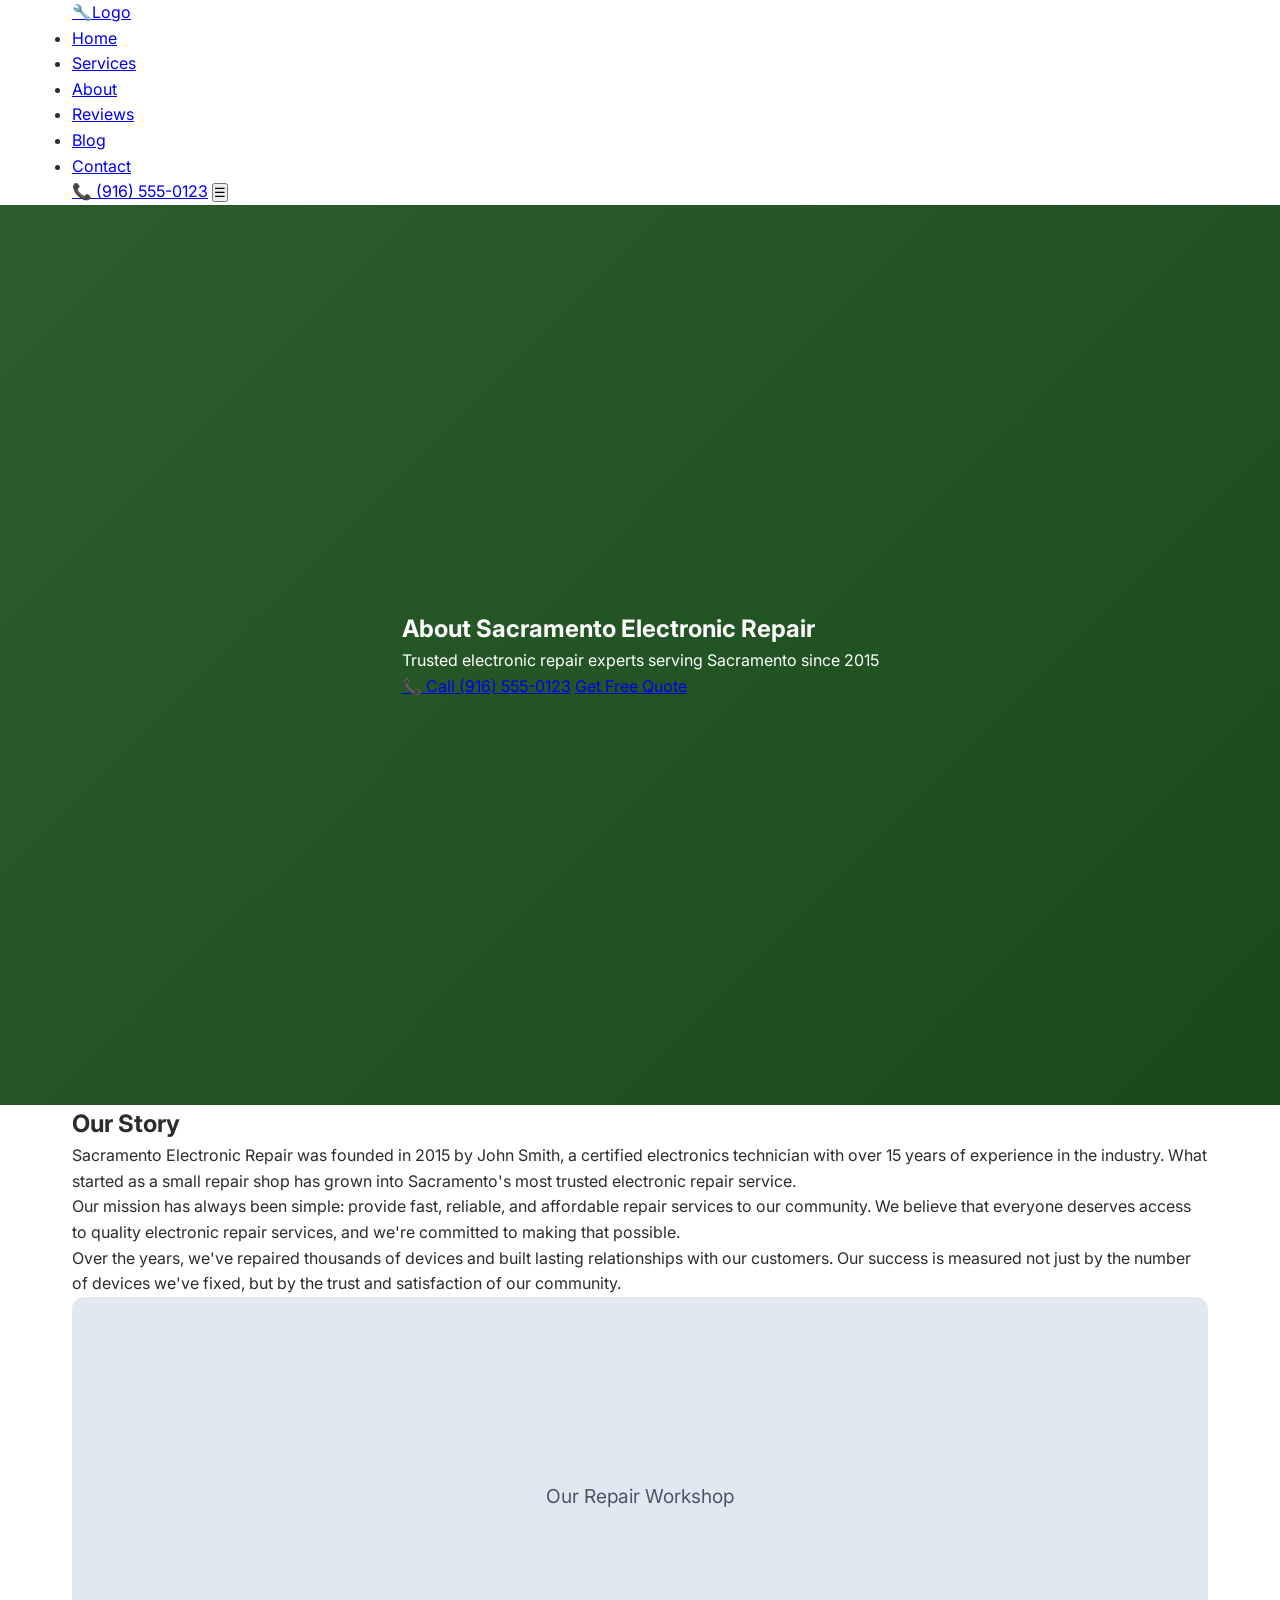
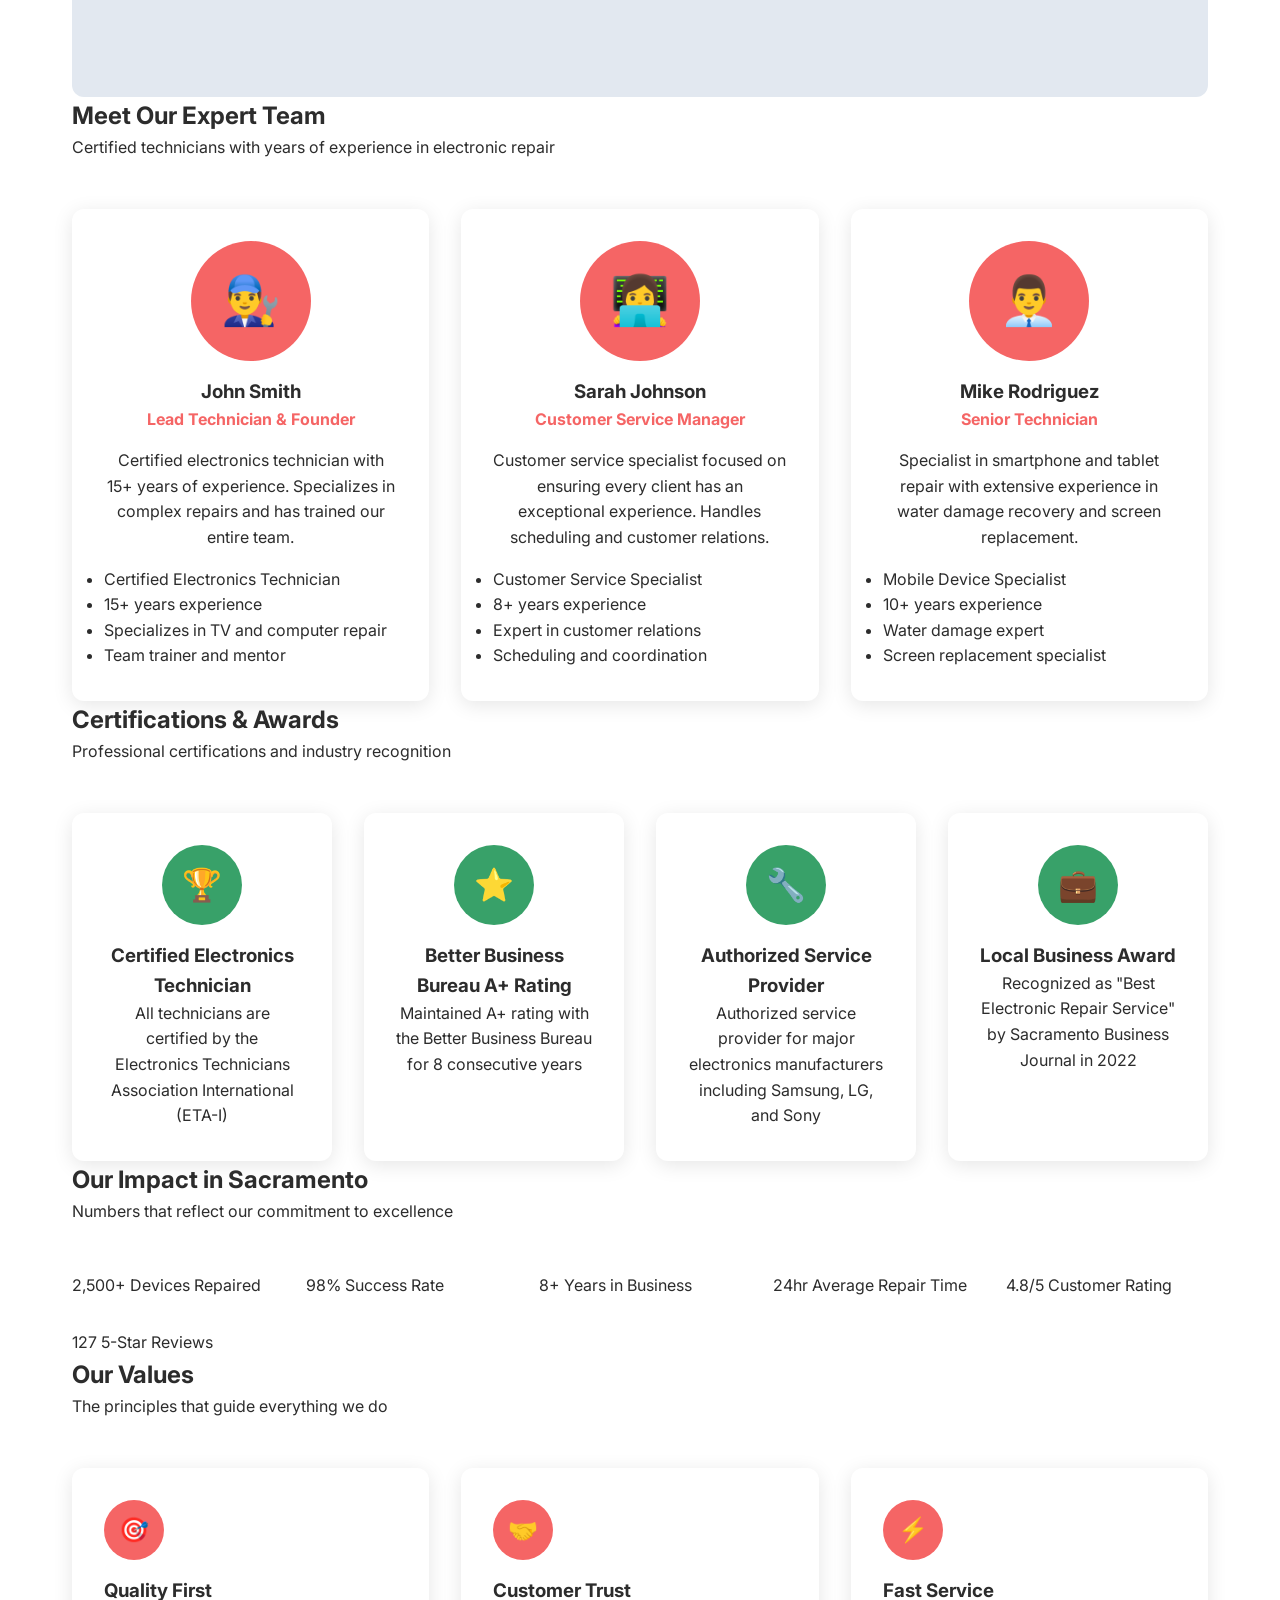
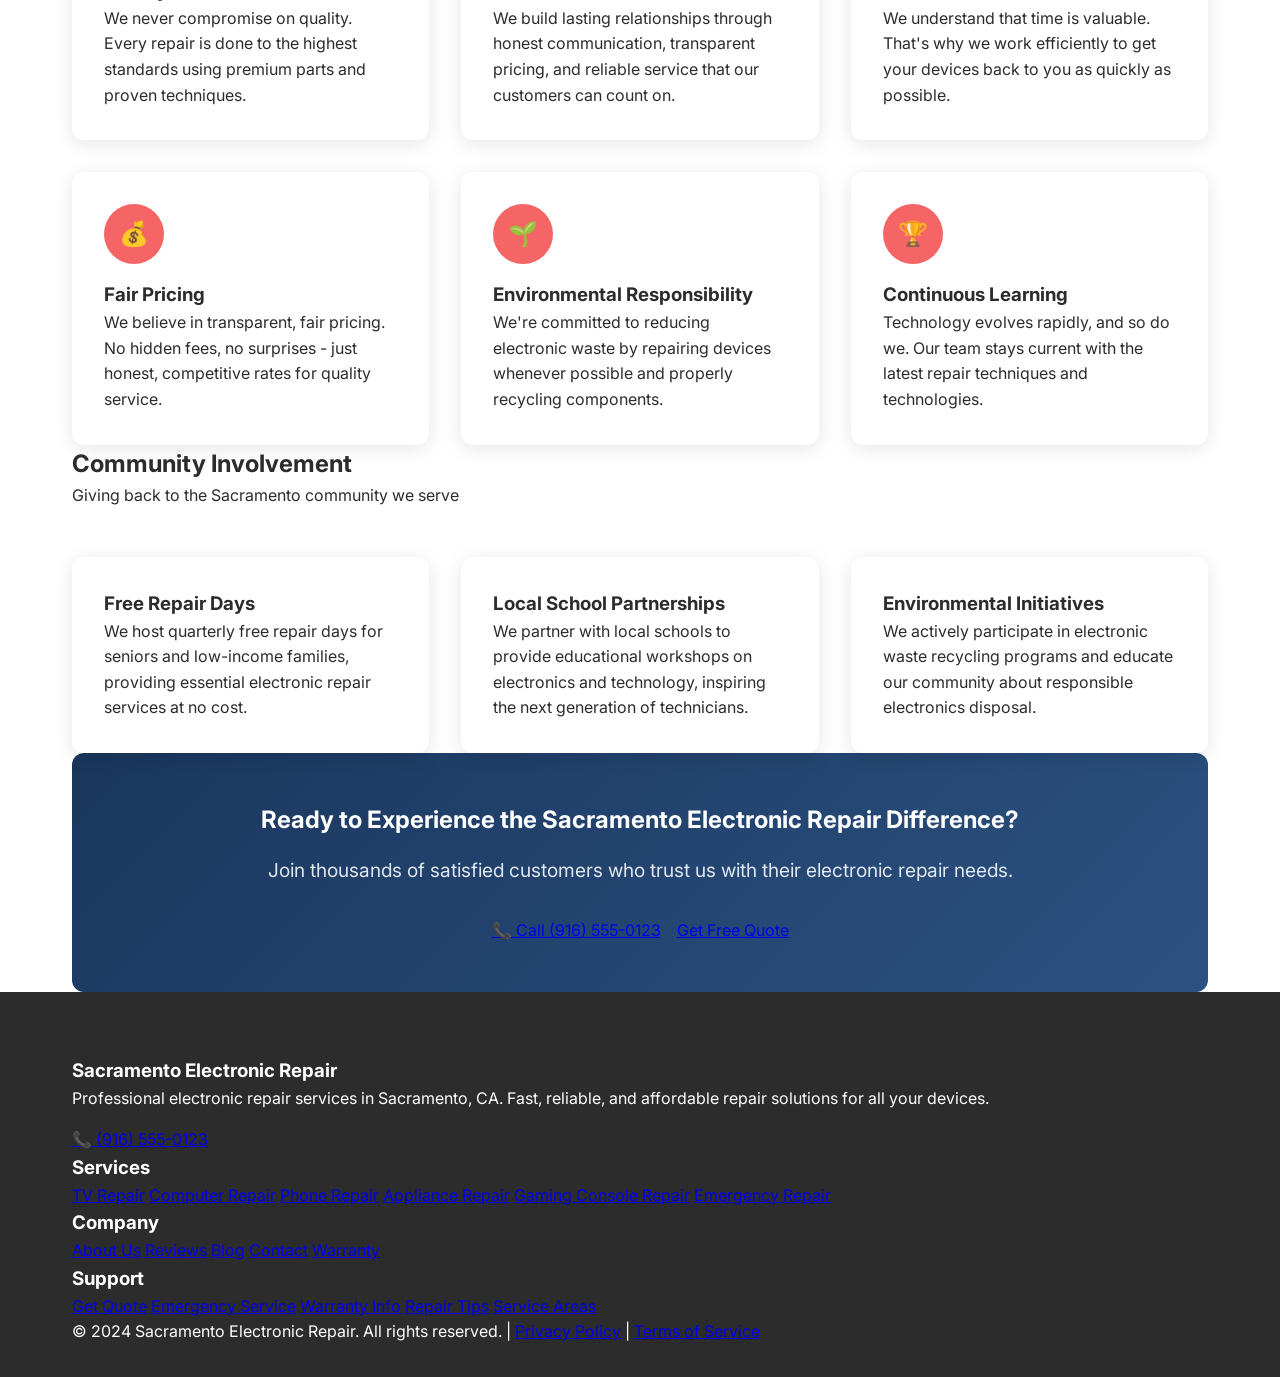
==== commit 51b398e8: "corrected some code" ====
--- a/about.html
+++ b/about.html
@@ -3,488 +3,354 @@
 <head>
     <meta charset="UTF-8">
     <meta name="viewport" content="width=device-width, initial-scale=1.0">
-    <title>About Our Appliance Repair Company in Sacramento, CA</title>
-    <meta name="description" content="Learn about our professional appliance repair company in Sacramento, CA. Certified technicians, 10+ years experience, same-day service available.">
-    <meta name="keywords" content="about appliance repair Sacramento, certified technicians Sacramento, appliance repair company Sacramento">
-    <meta name="author" content="Sacramento Appliance Repair">
-    
-    <!-- Open Graph / Facebook -->
+    <title>About Sacramento Electronic Repair | Trusted Repair Experts Since 2015</title>
+    <meta name="description" content="Learn about Sacramento Electronic Repair - trusted electronic repair experts since 2015. Certified technicians, 6-month warranty, and 2,500+ devices repaired in Sacramento, CA.">
+    <meta name="keywords" content="about sacramento electronic repair, electronic repair company sacramento, certified technicians sacramento, repair experts sacramento">
+    <meta name="author" content="Sacramento Electronic Repair">
+    <meta name="robots" content="index, follow">
+    
+    <!-- Open Graph Meta Tags -->
+    <meta property="og:title" content="About Sacramento Electronic Repair | Trusted Repair Experts">
+    <meta property="og:description" content="Learn about Sacramento Electronic Repair - trusted electronic repair experts since 2015. Certified technicians, 6-month warranty, and 2,500+ devices repaired.">
     <meta property="og:type" content="website">
-    <meta property="og:url" content="https://sacramentoappliancerepair.com/about.html">
-    <meta property="og:title" content="About Our Appliance Repair Company in Sacramento, CA">
-    <meta property="og:description" content="Learn about our professional appliance repair company in Sacramento, CA. Certified technicians, 10+ years experience, same-day service available.">
-    <meta property="og:image" content="https://sacramentoappliancerepair.com/assets/images/technician-working.jpg">
-
-    <!-- Twitter -->
-    <meta property="twitter:card" content="summary_large_image">
-    <meta property="twitter:url" content="https://sacramentoappliancerepair.com/about.html">
-    <meta property="twitter:title" content="About Our Appliance Repair Company in Sacramento, CA">
-    <meta property="twitter:description" content="Learn about our professional appliance repair company in Sacramento, CA. Certified technicians, 10+ years experience, same-day service available.">
-    <meta property="twitter:image" content="https://sacramentoappliancerepair.com/assets/images/technician-working.jpg">
-
-    <!-- Favicon -->
-    <link rel="icon" type="image/x-icon" href="/favicon.ico">
-    
-    <!-- Fonts -->
-    <link rel="preconnect" href="https://fonts.googleapis.com">
-    <link rel="preconnect" href="https://fonts.gstatic.com" crossorigin>
-    <link href="https://fonts.googleapis.com/css2?family=Inter:wght@300;400;500;600;700&display=swap" rel="stylesheet">
-    
-    <!-- Material Icons -->
-    <link href="https://fonts.googleapis.com/icon?family=Material+Icons" rel="stylesheet">
-    
-    <!-- Styles -->
+    <meta property="og:url" content="https://sacramentoelectronicrepair.com/about">
+    <meta property="og:image" content="https://sacramentoelectronicrepair.com/assets/images/about-team.jpg">
+    
+    <!-- Canonical URL -->
+    <link rel="canonical" href="https://sacramentoelectronicrepair.com/about">
+    
+    <!-- Google Fonts -->
+    <link href="https://fonts.googleapis.com/css2?family=Inter:wght@400;500;600;700;800&display=swap" rel="stylesheet">
+    
+    <!-- CSS -->
     <link rel="stylesheet" href="assets/css/styles.css">
+    
+    <!-- Schema.org Structured Data -->
+    <script type="application/ld+json">
+    {
+        "@context": "https://schema.org",
+        "@type": "AboutPage",
+        "name": "About Sacramento Electronic Repair",
+        "description": "Learn about our electronic repair company in Sacramento, CA",
+        "mainEntity": {
+            "@type": "LocalBusiness",
+            "name": "Sacramento Electronic Repair",
+            "foundingDate": "2015",
+            "description": "Professional electronic repair services in Sacramento, CA",
+            "telephone": "+1-916-555-0123",
+            "address": {
+                "@type": "PostalAddress",
+                "streetAddress": "123 Main Street",
+                "addressLocality": "Sacramento",
+                "addressRegion": "CA",
+                "postalCode": "95814",
+                "addressCountry": "US"
+            },
+            "employee": [
+                {
+                    "@type": "Person",
+                    "name": "John Smith",
+                    "jobTitle": "Lead Technician",
+                    "description": "Certified electronic repair specialist with 10+ years experience"
+                },
+                {
+                    "@type": "Person",
+                    "name": "Sarah Johnson",
+                    "jobTitle": "Customer Service Manager",
+                    "description": "Customer service specialist focused on client satisfaction"
+                }
+            ],
+            "aggregateRating": {
+                "@type": "AggregateRating",
+                "ratingValue": "4.8",
+                "reviewCount": "127"
+            }
+        }
+    }
+    </script>
 </head>
 <body>
-    <!-- Skip Link -->
-    <a href="#main" class="skip-link">Skip to main content</a>
-
     <!-- Header -->
-    <header class="header" role="banner">
+    <header class="header">
+        <nav class="nav container">
+            <a href="/" class="logo">🔧Logo</a>
+            <ul class="nav-menu">
+                <li><a href="/" class="nav-link">Home</a></li>
+                <li><a href="services.html" class="nav-link">Services</a></li>
+                <li><a href="about.html" class="nav-link">About</a></li>
+                <li><a href="reviews.html" class="nav-link">Reviews</a></li>
+                <li><a href="blog.html" class="nav-link">Blog</a></li>
+                <li><a href="contact.html" class="nav-link">Contact</a></li>
+            </ul>
+            <a href="tel:+19165550123" class="phone-btn">📞 (916) 555-0123</a>
+            <button class="mobile-menu-toggle" aria-label="Toggle mobile menu">☰</button>
+        </nav>
+    </header>
+
+    <!-- Main Content -->
+    <main id="main-content">
+        <!-- Hero Section -->
+        <section class="hero">
+            <div class="container">
+                <h1>About Sacramento Electronic Repair</h1>
+                <p>Trusted electronic repair experts serving Sacramento since 2015</p>
+                <div class="cta-buttons">
+                    <a href="tel:+19165550123" class="btn btn-primary">📞 Call (916) 555-0123</a>
+                    <a href="contact.html" class="btn btn-secondary">Get Free Quote</a>
+                </div>
+            </div>
+        </section>
+
+        <!-- Company Story -->
+        <section class="section">
+            <div class="container">
+                <div class="about-content">
+                    <div class="about-text">
+                        <h2>Our Story</h2>
+                        <p>Sacramento Electronic Repair was founded in 2015 by John Smith, a certified electronics technician with over 15 years of experience in the industry. What started as a small repair shop has grown into Sacramento's most trusted electronic repair service.</p>
+                        <p>Our mission has always been simple: provide fast, reliable, and affordable repair services to our community. We believe that everyone deserves access to quality electronic repair services, and we're committed to making that possible.</p>
+                        <p>Over the years, we've repaired thousands of devices and built lasting relationships with our customers. Our success is measured not just by the number of devices we've fixed, but by the trust and satisfaction of our community.</p>
+                    </div>
+                    <div class="about-image">
+                        <div style="width: 100%; height: 400px; background: #e2e8f0; border-radius: 12px; display: flex; align-items: center; justify-content: center;">
+                            <p style="color: #4a5568; font-size: 1.2rem;">Our Repair Workshop</p>
+                        </div>
+                    </div>
+                </div>
+            </div>
+        </section>
+
+        <!-- Team Section -->
+        <section class="section-alt">
+            <div class="container">
+                <h2 class="text-center">Meet Our Expert Team</h2>
+                <p class="text-center">Certified technicians with years of experience in electronic repair</p>
+                <div style="display: grid; grid-template-columns: repeat(auto-fit, minmax(300px, 1fr)); gap: 2rem; margin-top: 3rem;">
+                    <div style="background: white; padding: 2rem; border-radius: 12px; box-shadow: 0 4px 20px rgba(0,0,0,0.1); text-align: center;">
+                        <div style="width: 120px; height: 120px; background: #f56565; border-radius: 50%; display: flex; align-items: center; justify-content: center; margin: 0 auto 1rem; font-size: 3rem; color: white;">👨‍🔧</div>
+                        <h3>John Smith</h3>
+                        <h4 style="color: #f56565; margin-bottom: 1rem;">Lead Technician & Founder</h4>
+                        <p>Certified electronics technician with 15+ years of experience. Specializes in complex repairs and has trained our entire team.</p>
+                        <ul style="text-align: left; margin-top: 1rem;">
+                            <li>Certified Electronics Technician</li>
+                            <li>15+ years experience</li>
+                            <li>Specializes in TV and computer repair</li>
+                            <li>Team trainer and mentor</li>
+                        </ul>
+                    </div>
+                    <div style="background: white; padding: 2rem; border-radius: 12px; box-shadow: 0 4px 20px rgba(0,0,0,0.1); text-align: center;">
+                        <div style="width: 120px; height: 120px; background: #f56565; border-radius: 50%; display: flex; align-items: center; justify-content: center; margin: 0 auto 1rem; font-size: 3rem; color: white;">👩‍💻</div>
+                        <h3>Sarah Johnson</h3>
+                        <h4 style="color: #f56565; margin-bottom: 1rem;">Customer Service Manager</h4>
+                        <p>Customer service specialist focused on ensuring every client has an exceptional experience. Handles scheduling and customer relations.</p>
+                        <ul style="text-align: left; margin-top: 1rem;">
+                            <li>Customer Service Specialist</li>
+                            <li>8+ years experience</li>
+                            <li>Expert in customer relations</li>
+                            <li>Scheduling and coordination</li>
+                        </ul>
+                    </div>
+                    <div style="background: white; padding: 2rem; border-radius: 12px; box-shadow: 0 4px 20px rgba(0,0,0,0.1); text-align: center;">
+                        <div style="width: 120px; height: 120px; background: #f56565; border-radius: 50%; display: flex; align-items: center; justify-content: center; margin: 0 auto 1rem; font-size: 3rem; color: white;">👨‍💼</div>
+                        <h3>Mike Rodriguez</h3>
+                        <h4 style="color: #f56565; margin-bottom: 1rem;">Senior Technician</h4>
+                        <p>Specialist in smartphone and tablet repair with extensive experience in water damage recovery and screen replacement.</p>
+                        <ul style="text-align: left; margin-top: 1rem;">
+                            <li>Mobile Device Specialist</li>
+                            <li>10+ years experience</li>
+                            <li>Water damage expert</li>
+                            <li>Screen replacement specialist</li>
+                        </ul>
+                    </div>
+                </div>
+            </div>
+        </section>
+
+        <!-- Certifications and Awards -->
+        <section class="section">
+            <div class="container">
+                <h2 class="text-center">Certifications & Awards</h2>
+                <p class="text-center">Professional certifications and industry recognition</p>
+                <div style="display: grid; grid-template-columns: repeat(auto-fit, minmax(250px, 1fr)); gap: 2rem; margin-top: 3rem;">
+                    <div style="background: white; padding: 2rem; border-radius: 12px; box-shadow: 0 4px 20px rgba(0,0,0,0.1); text-align: center;">
+                        <div style="width: 80px; height: 80px; background: #38a169; border-radius: 50%; display: flex; align-items: center; justify-content: center; margin: 0 auto 1rem; font-size: 2rem; color: white;">🏆</div>
+                        <h3>Certified Electronics Technician</h3>
+                        <p>All technicians are certified by the Electronics Technicians Association International (ETA-I)</p>
+                    </div>
+                    <div style="background: white; padding: 2rem; border-radius: 12px; box-shadow: 0 4px 20px rgba(0,0,0,0.1); text-align: center;">
+                        <div style="width: 80px; height: 80px; background: #38a169; border-radius: 50%; display: flex; align-items: center; justify-content: center; margin: 0 auto 1rem; font-size: 2rem; color: white;">⭐</div>
+                        <h3>Better Business Bureau A+ Rating</h3>
+                        <p>Maintained A+ rating with the Better Business Bureau for 8 consecutive years</p>
+                    </div>
+                    <div style="background: white; padding: 2rem; border-radius: 12px; box-shadow: 0 4px 20px rgba(0,0,0,0.1); text-align: center;">
+                        <div style="width: 80px; height: 80px; background: #38a169; border-radius: 50%; display: flex; align-items: center; justify-content: center; margin: 0 auto 1rem; font-size: 2rem; color: white;">🔧</div>
+                        <h3>Authorized Service Provider</h3>
+                        <p>Authorized service provider for major electronics manufacturers including Samsung, LG, and Sony</p>
+                    </div>
+                    <div style="background: white; padding: 2rem; border-radius: 12px; box-shadow: 0 4px 20px rgba(0,0,0,0.1); text-align: center;">
+                        <div style="width: 80px; height: 80px; background: #38a169; border-radius: 50%; display: flex; align-items: center; justify-content: center; margin: 0 auto 1rem; font-size: 2rem; color: white;">💼</div>
+                        <h3>Local Business Award</h3>
+                        <p>Recognized as "Best Electronic Repair Service" by Sacramento Business Journal in 2022</p>
+                    </div>
+                </div>
+            </div>
+        </section>
+
+        <!-- Statistics -->
+        <section class="section-alt">
+            <div class="container">
+                <h2 class="text-center">Our Impact in Sacramento</h2>
+                <p class="text-center">Numbers that reflect our commitment to excellence</p>
+                <div class="about-stats" style="display: grid; grid-template-columns: repeat(auto-fit, minmax(200px, 1fr)); gap: 2rem; margin-top: 3rem;">
+                    <div class="stat">
+                        <span class="stat-number">2,500+</span>
+                        <span class="stat-label">Devices Repaired</span>
+                    </div>
+                    <div class="stat">
+                        <span class="stat-number">98%</span>
+                        <span class="stat-label">Success Rate</span>
+                    </div>
+                    <div class="stat">
+                        <span class="stat-number">8+</span>
+                        <span class="stat-label">Years in Business</span>
+                    </div>
+                    <div class="stat">
+                        <span class="stat-number">24hr</span>
+                        <span class="stat-label">Average Repair Time</span>
+                    </div>
+                    <div class="stat">
+                        <span class="stat-number">4.8/5</span>
+                        <span class="stat-label">Customer Rating</span>
+                    </div>
+                    <div class="stat">
+                        <span class="stat-number">127</span>
+                        <span class="stat-label">5-Star Reviews</span>
+                    </div>
+                </div>
+            </div>
+        </section>
+
+        <!-- Values Section -->
+        <section class="section">
+            <div class="container">
+                <h2 class="text-center">Our Values</h2>
+                <p class="text-center">The principles that guide everything we do</p>
+                <div style="display: grid; grid-template-columns: repeat(auto-fit, minmax(300px, 1fr)); gap: 2rem; margin-top: 3rem;">
+                    <div style="background: white; padding: 2rem; border-radius: 12px; box-shadow: 0 4px 20px rgba(0,0,0,0.1);">
+                        <div style="width: 60px; height: 60px; background: #f56565; border-radius: 50%; display: flex; align-items: center; justify-content: center; margin-bottom: 1rem; font-size: 1.5rem; color: white;">🎯</div>
+                        <h3>Quality First</h3>
+                        <p>We never compromise on quality. Every repair is done to the highest standards using premium parts and proven techniques.</p>
+                    </div>
+                    <div style="background: white; padding: 2rem; border-radius: 12px; box-shadow: 0 4px 20px rgba(0,0,0,0.1);">
+                        <div style="width: 60px; height: 60px; background: #f56565; border-radius: 50%; display: flex; align-items: center; justify-content: center; margin-bottom: 1rem; font-size: 1.5rem; color: white;">🤝</div>
+                        <h3>Customer Trust</h3>
+                        <p>We build lasting relationships through honest communication, transparent pricing, and reliable service that our customers can count on.</p>
+                    </div>
+                    <div style="background: white; padding: 2rem; border-radius: 12px; box-shadow: 0 4px 20px rgba(0,0,0,0.1);">
+                        <div style="width: 60px; height: 60px; background: #f56565; border-radius: 50%; display: flex; align-items: center; justify-content: center; margin-bottom: 1rem; font-size: 1.5rem; color: white;">⚡</div>
+                        <h3>Fast Service</h3>
+                        <p>We understand that time is valuable. That's why we work efficiently to get your devices back to you as quickly as possible.</p>
+                    </div>
+                    <div style="background: white; padding: 2rem; border-radius: 12px; box-shadow: 0 4px 20px rgba(0,0,0,0.1);">
+                        <div style="width: 60px; height: 60px; background: #f56565; border-radius: 50%; display: flex; align-items: center; justify-content: center; margin-bottom: 1rem; font-size: 1.5rem; color: white;">💰</div>
+                        <h3>Fair Pricing</h3>
+                        <p>We believe in transparent, fair pricing. No hidden fees, no surprises - just honest, competitive rates for quality service.</p>
+                    </div>
+                    <div style="background: white; padding: 2rem; border-radius: 12px; box-shadow: 0 4px 20px rgba(0,0,0,0.1);">
+                        <div style="width: 60px; height: 60px; background: #f56565; border-radius: 50%; display: flex; align-items: center; justify-content: center; margin-bottom: 1rem; font-size: 1.5rem; color: white;">🌱</div>
+                        <h3>Environmental Responsibility</h3>
+                        <p>We're committed to reducing electronic waste by repairing devices whenever possible and properly recycling components.</p>
+                    </div>
+                    <div style="background: white; padding: 2rem; border-radius: 12px; box-shadow: 0 4px 20px rgba(0,0,0,0.1);">
+                        <div style="width: 60px; height: 60px; background: #f56565; border-radius: 50%; display: flex; align-items: center; justify-content: center; margin-bottom: 1rem; font-size: 1.5rem; color: white;">🏆</div>
+                        <h3>Continuous Learning</h3>
+                        <p>Technology evolves rapidly, and so do we. Our team stays current with the latest repair techniques and technologies.</p>
+                    </div>
+                </div>
+            </div>
+        </section>
+
+        <!-- Community Involvement -->
+        <section class="section-alt">
+            <div class="container">
+                <h2 class="text-center">Community Involvement</h2>
+                <p class="text-center">Giving back to the Sacramento community we serve</p>
+                <div style="display: grid; grid-template-columns: repeat(auto-fit, minmax(300px, 1fr)); gap: 2rem; margin-top: 3rem;">
+                    <div style="background: white; padding: 2rem; border-radius: 12px; box-shadow: 0 4px 20px rgba(0,0,0,0.1);">
+                        <h3>Free Repair Days</h3>
+                        <p>We host quarterly free repair days for seniors and low-income families, providing essential electronic repair services at no cost.</p>
+                    </div>
+                    <div style="background: white; padding: 2rem; border-radius: 12px; box-shadow: 0 4px 20px rgba(0,0,0,0.1);">
+                        <h3>Local School Partnerships</h3>
+                        <p>We partner with local schools to provide educational workshops on electronics and technology, inspiring the next generation of technicians.</p>
+                    </div>
+                    <div style="background: white; padding: 2rem; border-radius: 12px; box-shadow: 0 4px 20px rgba(0,0,0,0.1);">
+                        <h3>Environmental Initiatives</h3>
+                        <p>We actively participate in electronic waste recycling programs and educate our community about responsible electronics disposal.</p>
+                    </div>
+                </div>
+            </div>
+        </section>
+
+        <!-- CTA Section -->
+        <section class="section">
+            <div class="container">
+                <div style="text-align: center; padding: 3rem 2rem; background: linear-gradient(135deg, #1a365d 0%, #2c5282 100%); color: white; border-radius: 12px;">
+                    <h2 style="color: white; margin-bottom: 1rem;">Ready to Experience the Sacramento Electronic Repair Difference?</h2>
+                    <p style="color: #e2e8f0; margin-bottom: 2rem; font-size: 1.2rem;">Join thousands of satisfied customers who trust us with their electronic repair needs.</p>
+                    <div style="display: flex; gap: 1rem; justify-content: center; flex-wrap: wrap;">
+                        <a href="tel:+19165550123" class="btn btn-primary">📞 Call (916) 555-0123</a>
+                        <a href="contact.html" class="btn btn-secondary">Get Free Quote</a>
+                    </div>
+                </div>
+            </div>
+        </section>
+    </main>
+
+    <!-- Footer -->
+    <footer class="footer">
         <div class="container">
-            <div class="header__content">
-                <div class="header__logo">
-                    <a href="/" aria-label="Sacramento Appliance Repair - Home">
-                        <span class="material-icons" aria-hidden="true">build</span>
-                        <span class="header__logo-text">Sacramento Appliance Repair</span>
-                    </a>
-                </div>
-                
-                <nav class="header__nav" role="navigation" aria-label="Main navigation">
-                    <ul class="header__nav-list">
-                        <li class="header__nav-item">
-                            <a href="/" class="header__nav-link">Home</a>
-                        </li>
-                        <li class="header__nav-item">
-                            <a href="about.html" class="header__nav-link" aria-current="page">About</a>
-                        </li>
-                        <li class="header__nav-item">
-                            <a href="services.html" class="header__nav-link">Services</a>
-                        </li>
-                        <li class="header__nav-item">
-                            <a href="contact.html" class="header__nav-link">Contact</a>
-                        </li>
-                    </ul>
-                </nav>
-                
-                <div class="header__contact">
-                    <a href="tel:+19165550123" class="header__phone" aria-label="Call us at 916-555-0123">
-                        <span class="material-icons" aria-hidden="true">phone</span>
-                        <span class="header__phone-text">(916) 555-0123</span>
-                    </a>
-                    <button class="header__cta" aria-label="Get free estimate">
-                        Free Estimate
-                    </button>
-                </div>
-                
-                <button class="header__mobile-menu" aria-label="Open mobile menu" aria-expanded="false" aria-controls="mobile-menu">
-                    <span class="header__hamburger"></span>
-                </button>
-            </div>
-        </div>
-        
-        <!-- Mobile Menu -->
-        <div class="mobile-menu" id="mobile-menu" aria-hidden="true">
-            <button class="mobile-menu__close" aria-label="Close mobile menu">
-                <span class="material-icons" aria-hidden="true">close</span>
-            </button>
-            <nav class="mobile-menu__nav" role="navigation" aria-label="Mobile navigation">
-                <ul class="mobile-menu__list">
-                    <li class="mobile-menu__item">
-                        <a href="/" class="mobile-menu__link">Home</a>
-                    </li>
-                    <li class="mobile-menu__item">
-                        <a href="about.html" class="mobile-menu__link" aria-current="page">About</a>
-                    </li>
-                    <li class="mobile-menu__item">
-                        <a href="services.html" class="mobile-menu__link">Services</a>
-                    </li>
-                    <li class="mobile-menu__item">
-                        <a href="contact.html" class="mobile-menu__link">Contact</a>
-                    </li>
-                </ul>
-                <div class="mobile-menu__contact">
-                    <a href="tel:+19165550123" class="mobile-menu__phone">
-                        <span class="material-icons" aria-hidden="true">phone</span>
-                        (916) 555-0123
-                    </a>
-                    <button class="mobile-menu__cta">Free Estimate</button>
-                </div>
-            </nav>
-        </div>
-    </header>
-
-    <!-- Main Content -->
-    <main id="main" role="main">
-        <!-- Page Header -->
-        <section class="page-header" aria-labelledby="page-title">
-            <div class="container">
-                <h1 id="page-title" class="page-header__title">About Our Professional Appliance Repair Service</h1>
-                <p class="page-header__subtitle">
-                    Trusted by Sacramento residents for over 10 years
-                </p>
-            </div>
-        </section>
-
-        <!-- Our Story -->
-        <section class="our-story" aria-labelledby="our-story-title">
-            <div class="container">
-                <div class="our-story__content">
-                    <div class="our-story__text">
-                        <h2 id="our-story-title" class="our-story__title">Our Story</h2>
-                        <p class="our-story__description">
-                            Founded in 2014, Sacramento Appliance Repair has been serving the Sacramento community 
-                            with professional, reliable appliance repair services. What started as a small family 
-                            business has grown into the most trusted appliance repair service in the area.
-                        </p>
-                        <p class="our-story__description">
-                            Our founder, John Smith, began his career as a certified technician with over 15 years 
-                            of experience working with major appliance manufacturers. After seeing the need for 
-                            honest, reliable repair services in Sacramento, he decided to start his own company 
-                            with a simple mission: to provide exceptional service at fair prices.
-                        </p>
-                        <div class="our-story__stats">
-                            <div class="stat-item">
-                                <span class="stat-item__number">10+</span>
-                                <span class="stat-item__label">Years Experience</span>
-                            </div>
-                            <div class="stat-item">
-                                <span class="stat-item__number">5,000+</span>
-                                <span class="stat-item__label">Repairs Completed</span>
-                            </div>
-                            <div class="stat-item">
-                                <span class="stat-item__number">98%</span>
-                                <span class="stat-item__label">Customer Satisfaction</span>
-                            </div>
-                        </div>
-                    </div>
-                    <div class="our-story__image">
-                        <img src="https://placehold.co/600x400/2C5F2D/FFFFFF?text=Professional+Technician+at+Work" 
-                             alt="Professional technician repairing household appliance" 
-                             class="our-story__img">
-                    </div>
-                </div>
-            </div>
-        </section>
-
-        <!-- Meet the Team -->
-        <section class="meet-team" aria-labelledby="team-title">
-            <div class="container">
-                <h2 id="team-title" class="meet-team__title">Meet Our Expert Team</h2>
-                <p class="meet-team__subtitle">
-                    Our certified technicians are the heart of our business
-                </p>
-                <div class="meet-team__grid">
-                    <div class="team-member">
-                        <div class="team-member__image">
-                            <img src="https://placehold.co/300x300/2C5F2D/FFFFFF?text=John+Smith" 
-                                 alt="John Smith, Lead Technician and Company Founder" 
-                                 class="team-member__img">
-                        </div>
-                        <div class="team-member__info">
-                            <h3 class="team-member__name">John Smith</h3>
-                            <p class="team-member__title">Lead Technician & Founder</p>
-                            <p class="team-member__description">
-                                With over 15 years of experience in appliance repair, John founded our company 
-                                to provide honest, reliable service to Sacramento residents. He's certified 
-                                by all major appliance manufacturers.
-                            </p>
-                            <div class="team-member__certifications">
-                                <span class="certification">Whirlpool Certified</span>
-                                <span class="certification">GE Certified</span>
-                                <span class="certification">Samsung Certified</span>
-                            </div>
-                        </div>
-                    </div>
-                    
-                    <div class="team-member">
-                        <div class="team-member__image">
-                            <img src="https://placehold.co/300x300/2C5F2D/FFFFFF?text=Maria+Garcia" 
-                                 alt="Maria Garcia, Senior Technician" 
-                                 class="team-member__img">
-                        </div>
-                        <div class="team-member__info">
-                            <h3 class="team-member__name">Maria Garcia</h3>
-                            <p class="team-member__title">Senior Technician</p>
-                            <p class="team-member__description">
-                                Maria brings 8 years of experience and specializes in refrigerator and 
-                                dishwasher repairs. She's known for her attention to detail and excellent 
-                                customer service.
-                            </p>
-                            <div class="team-member__certifications">
-                                <span class="certification">LG Certified</span>
-                                <span class="certification">Bosch Certified</span>
-                                <span class="certification">KitchenAid Certified</span>
-                            </div>
-                        </div>
-                    </div>
-                    
-                    <div class="team-member">
-                        <div class="team-member__image">
-                            <img src="https://placehold.co/300x300/2C5F2D/FFFFFF?text=David+Johnson" 
-                                 alt="David Johnson, Appliance Specialist" 
-                                 class="team-member__img">
-                        </div>
-                        <div class="team-member__info">
-                            <h3 class="team-member__name">David Johnson</h3>
-                            <p class="team-member__title">Appliance Specialist</p>
-                            <p class="team-member__description">
-                                David is our go-to expert for complex repairs and specializes in high-end 
-                                appliances. His technical expertise and problem-solving skills make him 
-                                invaluable to our team.
-                            </p>
-                            <div class="team-member__certifications">
-                                <span class="certification">Sub-Zero Certified</span>
-                                <span class="certification">Viking Certified</span>
-                                <span class="certification">Wolf Certified</span>
-                            </div>
-                        </div>
-                    </div>
-                </div>
-            </div>
-        </section>
-
-        <!-- Certifications -->
-        <section class="certifications" aria-labelledby="certifications-title">
-            <div class="container">
-                <h2 id="certifications-title" class="certifications__title">Our Certifications & Licenses</h2>
-                <p class="certifications__subtitle">
-                    We maintain the highest standards of professionalism and expertise
-                </p>
-                <div class="certifications__grid">
-                    <div class="certification-card">
-                        <div class="certification-card__icon">
-                            <span class="material-icons" aria-hidden="true">verified</span>
-                        </div>
-                        <h3 class="certification-card__title">Licensed & Insured</h3>
-                        <p class="certification-card__description">
-                            Fully licensed by the State of California and carrying comprehensive 
-                            liability insurance for your protection.
-                        </p>
-                    </div>
-                    
-                    <div class="certification-card">
-                        <div class="certification-card__icon">
-                            <span class="material-icons" aria-hidden="true">school</span>
-                        </div>
-                        <h3 class="certification-card__title">Factory Trained</h3>
-                        <p class="certification-card__description">
-                            Our technicians receive ongoing training from major appliance manufacturers 
-                            to stay current with the latest technology and repair techniques.
-                        </p>
-                    </div>
-                    
-                    <div class="certification-card">
-                        <div class="certification-card__icon">
-                            <span class="material-icons" aria-hidden="true">security</span>
-                        </div>
-                        <h3 class="certification-card__title">Background Checked</h3>
-                        <p class="certification-card__description">
-                            All our technicians undergo thorough background checks and are bonded 
-                            for your peace of mind and security.
-                        </p>
-                    </div>
-                    
-                    <div class="certification-card">
-                        <div class="certification-card__icon">
-                            <span class="material-icons" aria-hidden="true">star</span>
-                        </div>
-                        <h3 class="certification-card__title">BBB A+ Rating</h3>
-                        <p class="certification-card__description">
-                            We maintain an A+ rating with the Better Business Bureau, demonstrating 
-                            our commitment to ethical business practices and customer satisfaction.
-                        </p>
-                    </div>
-                </div>
-            </div>
-        </section>
-
-        <!-- Service Philosophy -->
-        <section class="service-philosophy" aria-labelledby="philosophy-title">
-            <div class="container">
-                <h2 id="philosophy-title" class="service-philosophy__title">Our Service Philosophy</h2>
-                <div class="service-philosophy__content">
-                    <div class="philosophy-point">
-                        <div class="philosophy-point__icon">
-                            <span class="material-icons" aria-hidden="true">thumb_up</span>
-                        </div>
-                        <h3 class="philosophy-point__title">Honesty First</h3>
-                        <p class="philosophy-point__description">
-                            We believe in transparent pricing and honest assessments. If we can't fix it 
-                            or if it's not worth repairing, we'll tell you upfront.
-                        </p>
-                    </div>
-                    
-                    <div class="philosophy-point">
-                        <div class="philosophy-point__icon">
-                            <span class="material-icons" aria-hidden="true">schedule</span>
-                        </div>
-                        <h3 class="philosophy-point__title">Respect Your Time</h3>
-                        <p class="philosophy-point__description">
-                            We arrive on time, work efficiently, and clean up after ourselves. 
-                            Your time is valuable, and we respect that.
-                        </p>
-                    </div>
-                    
-                    <div class="philosophy-point">
-                        <div class="philosophy-point__icon">
-                            <span class="material-icons" aria-hidden="true">security</span>
-                        </div>
-                        <h3 class="philosophy-point__title">Stand Behind Our Work</h3>
-                        <p class="philosophy-point__description">
-                            Every repair comes with a comprehensive warranty. We're confident in our work 
-                            and will make it right if something goes wrong.
-                        </p>
-                    </div>
-                    
-                    <div class="philosophy-point">
-                        <div class="philosophy-point__icon">
-                            <span class="material-icons" aria-hidden="true">people</span>
-                        </div>
-                        <h3 class="philosophy-point__title">Treat You Like Family</h3>
-                        <p class="philosophy-point__description">
-                            We're not just fixing appliances; we're helping neighbors and friends. 
-                            Every customer is treated with the respect and care they deserve.
-                        </p>
-                    </div>
-                </div>
-            </div>
-        </section>
-
-        <!-- Community Involvement -->
-        <section class="community" aria-labelledby="community-title">
-            <div class="container">
-                <h2 id="community-title" class="community__title">Giving Back to Sacramento</h2>
-                <p class="community__subtitle">
-                    We're proud to be part of the Sacramento community
-                </p>
-                <div class="community__content">
-                    <div class="community__text">
-                        <p class="community__description">
-                            As a locally owned and operated business, we believe in giving back to the 
-                            community that has supported us for over 10 years. We participate in various 
-                            community events and support local charities.
-                        </p>
-                        <ul class="community__list">
-                            <li class="community__item">
-                                <span class="material-icons" aria-hidden="true">volunteer_activism</span>
-                                Annual participation in Sacramento Food Bank drives
-                            </li>
-                            <li class="community__item">
-                                <span class="material-icons" aria-hidden="true">school</span>
-                                Sponsorship of local high school technical programs
-                            </li>
-                            <li class="community__item">
-                                <span class="material-icons" aria-hidden="true">elderly</span>
-                                Free repair services for senior citizens in need
-                            </li>
-                            <li class="community__item">
-                                <span class="material-icons" aria-hidden="true">home</span>
-                                Support for local Habitat for Humanity projects
-                            </li>
-                        </ul>
-                    </div>
-                    <div class="community__image">
-                        <img src="https://placehold.co/500x400/2C5F2D/FFFFFF?text=Community+Involvement" 
-                             alt="Community involvement and local support" 
-                             class="community__img">
-                    </div>
-                </div>
-            </div>
-        </section>
-
-        <!-- CTA Section -->
-        <section class="about-cta" aria-labelledby="about-cta-title">
-            <div class="container">
-                <div class="about-cta__content">
-                    <h2 id="about-cta-title" class="about-cta__title">Ready to Experience Professional Appliance Repair?</h2>
-                    <p class="about-cta__description">
-                        Join thousands of satisfied customers who trust us with their appliance repairs
-                    </p>
-                    <div class="about-cta__actions">
-                        <a href="tel:+19165550123" class="about-cta__button about-cta__button--primary" aria-label="Call now for free estimate">
-                            <span class="material-icons" aria-hidden="true">phone</span>
-                            Call Now: (916) 555-0123
-                        </a>
-                        <a href="contact.html" class="about-cta__button about-cta__button--secondary" aria-label="Schedule service online">
-                            <span class="material-icons" aria-hidden="true">schedule</span>
-                            Schedule Service
-                        </a>
-                    </div>
-                </div>
-            </div>
-        </section>
-    </main>
-
-    <!-- Footer -->
-    <footer class="footer" role="contentinfo">
-        <div class="container">
-            <div class="footer__content">
-                <div class="footer__section">
-                    <h3 class="footer__title">Sacramento Appliance Repair</h3>
-                    <p class="footer__description">
-                        Professional appliance repair services in Sacramento, CA. 
-                        Same-day service, certified technicians, warranty on all repairs.
-                    </p>
-                    <div class="footer__contact">
-                        <a href="tel:+19165550123" class="footer__phone">
-                            <span class="material-icons" aria-hidden="true">phone</span>
-                            (916) 555-0123
-                        </a>
-                        <a href="mailto:info@sacramentoappliancerepair.com" class="footer__email">
-                            <span class="material-icons" aria-hidden="true">email</span>
-                            info@sacramentoappliancerepair.com
-                        </a>
-                    </div>
-                </div>
-                
-                <div class="footer__section">
-                    <h4 class="footer__subtitle">Services</h4>
-                    <ul class="footer__links">
-                        <li><a href="services.html#refrigerator" class="footer__link">Refrigerator Repair</a></li>
-                        <li><a href="services.html#washer-dryer" class="footer__link">Washer & Dryer Repair</a></li>
-                        <li><a href="services.html#dishwasher" class="footer__link">Dishwasher Repair</a></li>
-                        <li><a href="services.html#microwave" class="footer__link">Microwave Repair</a></li>
-                        <li><a href="services.html#oven-stove" class="footer__link">Oven & Stove Repair</a></li>
-                        <li><a href="services.html#garbage-disposal" class="footer__link">Garbage Disposal</a></li>
-                    </ul>
-                </div>
-                
-                <div class="footer__section">
-                    <h4 class="footer__subtitle">Service Areas</h4>
-                    <ul class="footer__links">
-                        <li><a href="contact.html#downtown" class="footer__link">Downtown Sacramento</a></li>
-                        <li><a href="contact.html#midtown" class="footer__link">Midtown</a></li>
-                        <li><a href="contact.html#east-sac" class="footer__link">East Sacramento</a></li>
-                        <li><a href="contact.html#land-park" class="footer__link">Land Park</a></li>
-                        <li><a href="contact.html#curtis-park" class="footer__link">Curtis Park</a></li>
-                        <li><a href="contact.html#tahoe-park" class="footer__link">Tahoe Park</a></li>
-                    </ul>
-                </div>
-                
-                <div class="footer__section">
-                    <h4 class="footer__subtitle">Contact Info</h4>
-                    <div class="footer__address">
-                        <p>123 Main Street<br>Sacramento, CA 95814</p>
-                        <p>Mon-Fri: 8:00 AM - 6:00 PM<br>Sat: 9:00 AM - 4:00 PM<br>Emergency: 24/7</p>
-                    </div>
-                </div>
-            </div>
-            
-            <div class="footer__bottom">
-                <div class="footer__copyright">
-                    <p>&copy; 2024 Sacramento Appliance Repair. All rights reserved.</p>
-                </div>
-                <div class="footer__legal">
-                    <a href="/privacy" class="footer__legal-link">Privacy Policy</a>
-                    <a href="/terms" class="footer__legal-link">Terms of Service</a>
-                </div>
+            <div class="footer-content">
+                <div class="footer-section">
+                    <h3>Sacramento Electronic Repair</h3>
+                    <p>Professional electronic repair services in Sacramento, CA. Fast, reliable, and affordable repair solutions for all your devices.</p>
+                    <div style="margin-top: 1rem;">
+                        <a href="tel:+19165550123" class="phone-btn">📞 (916) 555-0123</a>
+                    </div>
+                </div>
+                <div class="footer-section">
+                    <h3>Services</h3>
+                    <a href="services.html#tv-repair">TV Repair</a>
+                    <a href="services.html#computer-repair">Computer Repair</a>
+                    <a href="services.html#phone-repair">Phone Repair</a>
+                    <a href="services.html#appliance-repair">Appliance Repair</a>
+                    <a href="services.html#gaming-repair">Gaming Console Repair</a>
+                    <a href="services.html#emergency-repair">Emergency Repair</a>
+                </div>
+                <div class="footer-section">
+                    <h3>Company</h3>
+                    <a href="about.html">About Us</a>
+                    <a href="reviews.html">Reviews</a>
+                    <a href="blog.html">Blog</a>
+                    <a href="contact.html">Contact</a>
+                    <a href="warranty.html">Warranty</a>
+                </div>
+                <div class="footer-section">
+                    <h3>Support</h3>
+                    <a href="contact.html">Get Quote</a>
+                    <a href="tel:+19165550123">Emergency Service</a>
+                    <a href="warranty.html">Warranty Info</a>
+                    <a href="blog.html">Repair Tips</a>
+                    <a href="contact.html">Service Areas</a>
+                </div>
+            </div>
+            <div class="footer-bottom">
+                <p>&copy; 2024 Sacramento Electronic Repair. All rights reserved. | <a href="privacy.html">Privacy Policy</a> | <a href="terms.html">Terms of Service</a></p>
             </div>
         </div>
     </footer>
 
-    <!-- Scripts -->
+    <!-- JavaScript -->
     <script src="assets/js/script.js"></script>
 </body>
 </html>
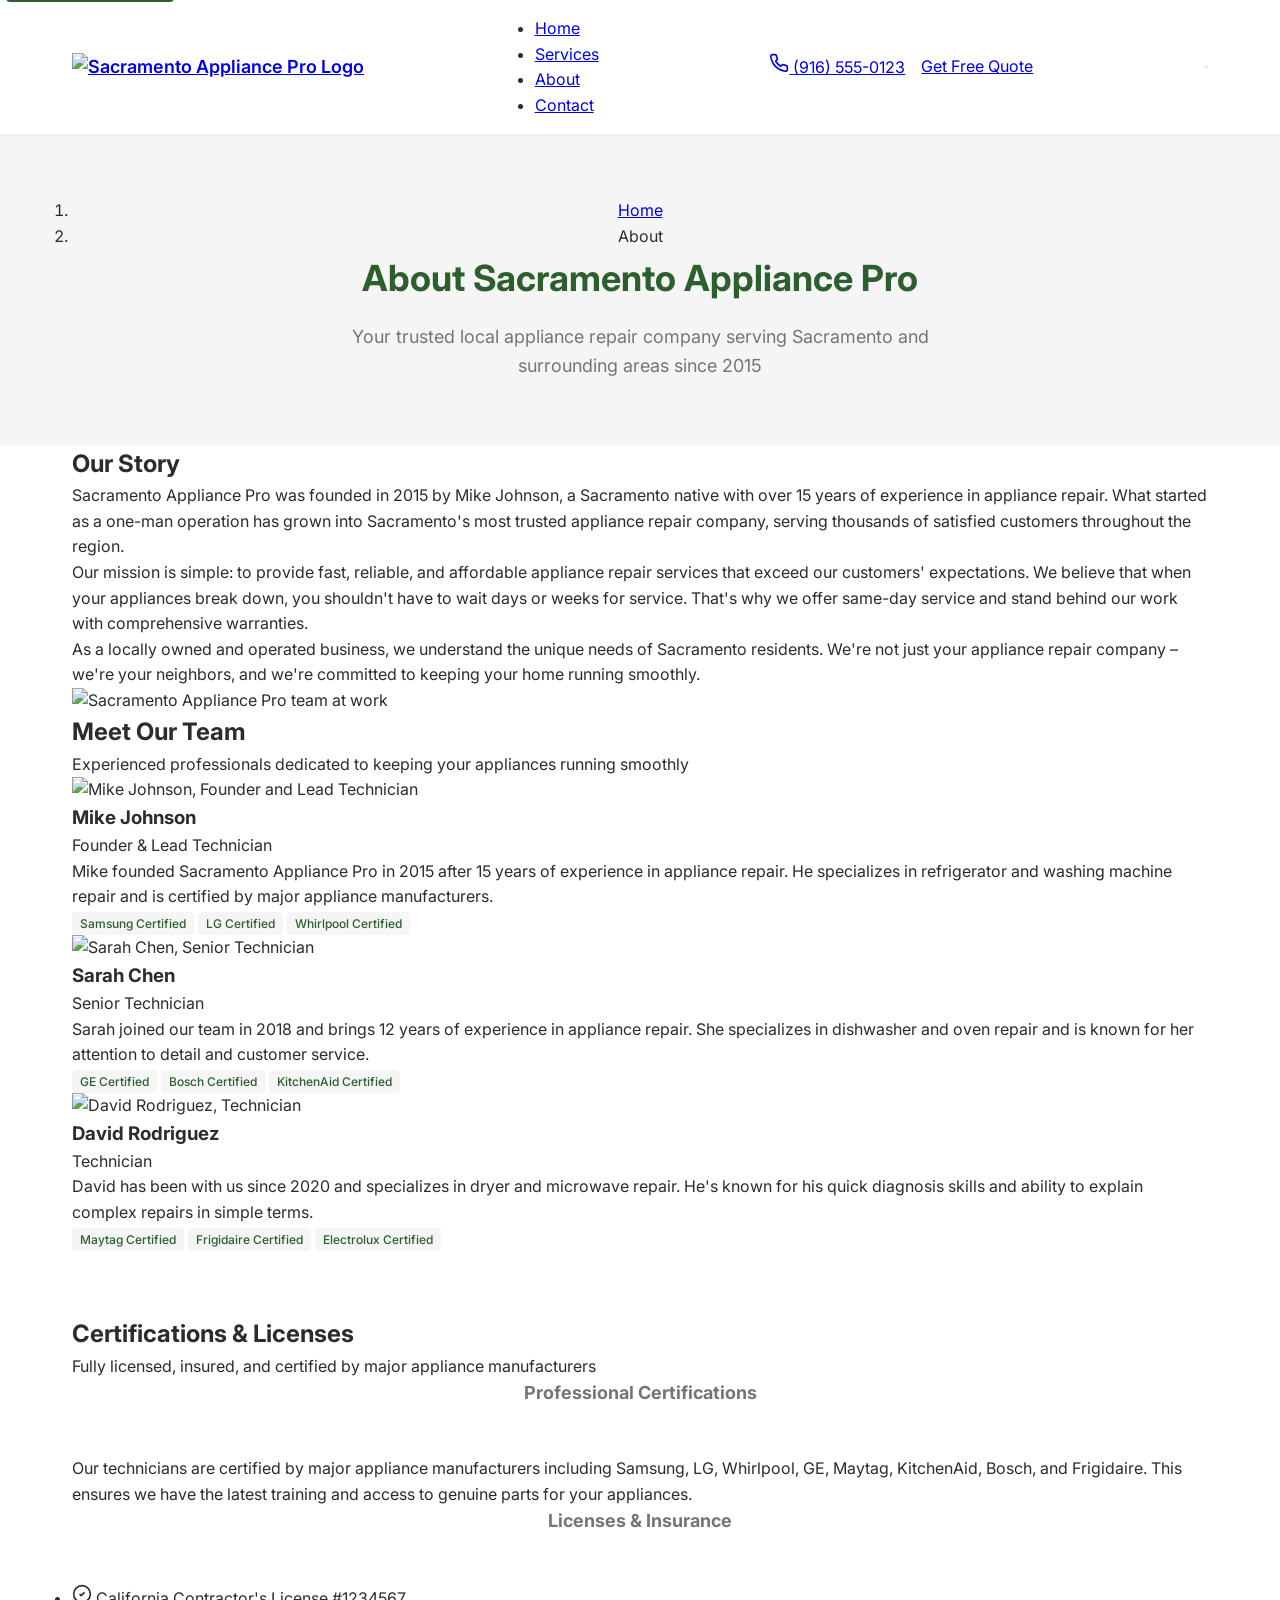
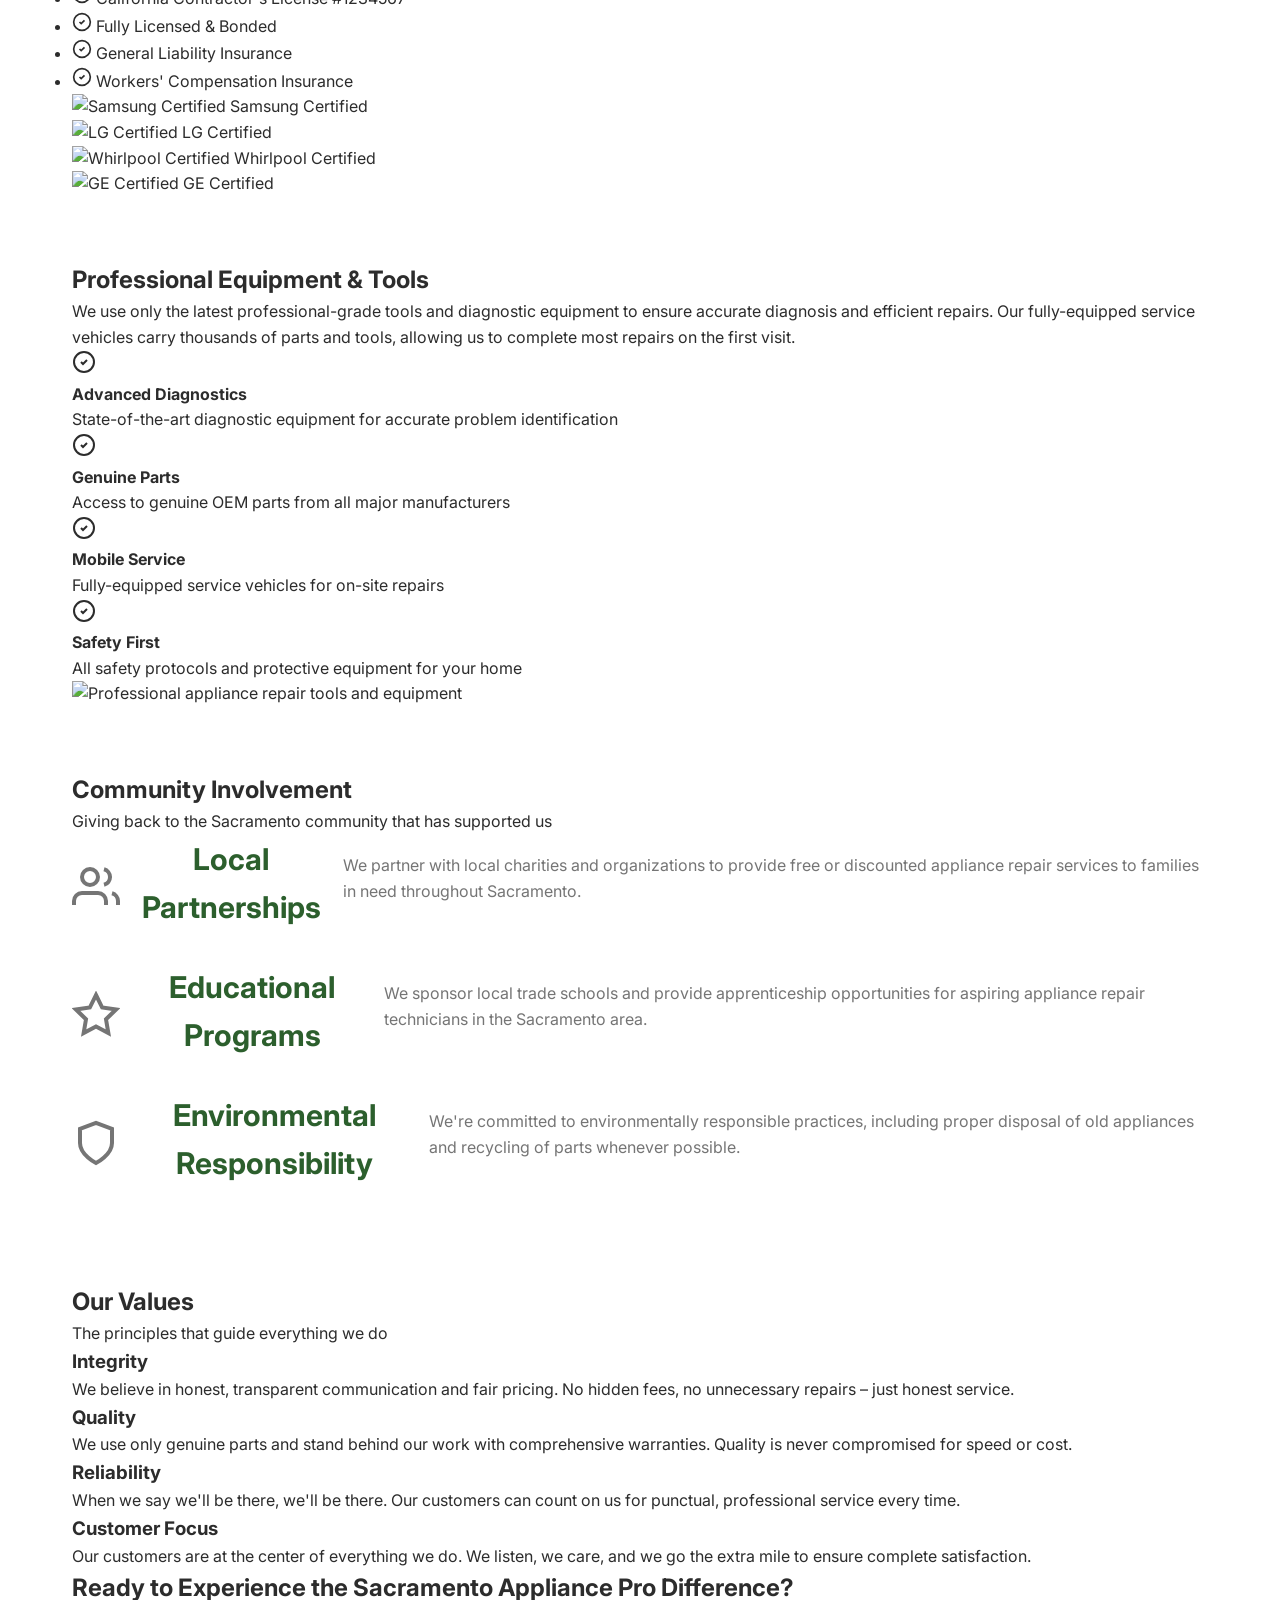
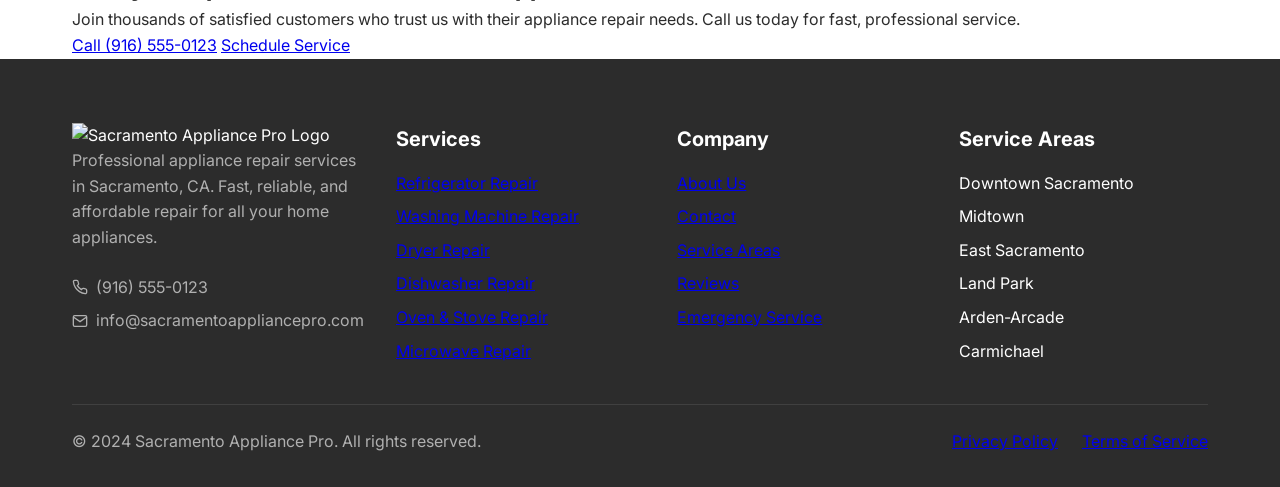
==== commit 24fbc25b: "closed from indexztion" ====
--- a/about.html
+++ b/about.html
@@ -3,354 +3,572 @@
 <head>
     <meta charset="UTF-8">
     <meta name="viewport" content="width=device-width, initial-scale=1.0">
-    <title>About Sacramento Electronic Repair | Trusted Repair Experts Since 2015</title>
-    <meta name="description" content="Learn about Sacramento Electronic Repair - trusted electronic repair experts since 2015. Certified technicians, 6-month warranty, and 2,500+ devices repaired in Sacramento, CA.">
-    <meta name="keywords" content="about sacramento electronic repair, electronic repair company sacramento, certified technicians sacramento, repair experts sacramento">
-    <meta name="author" content="Sacramento Electronic Repair">
-    <meta name="robots" content="index, follow">
-    
-    <!-- Open Graph Meta Tags -->
-    <meta property="og:title" content="About Sacramento Electronic Repair | Trusted Repair Experts">
-    <meta property="og:description" content="Learn about Sacramento Electronic Repair - trusted electronic repair experts since 2015. Certified technicians, 6-month warranty, and 2,500+ devices repaired.">
+    <title>About Our Sacramento Appliance Repair Company | Sacramento Appliance Pro</title>
+    <meta name="description" content="Learn about Sacramento Appliance Pro - your trusted local appliance repair company. Licensed, insured, and committed to providing exceptional service in Sacramento, CA.">
+    <meta name="keywords" content="about Sacramento appliance repair, local appliance repair company, licensed appliance repair, Sacramento appliance technician">
+    <meta name="author" content="Sacramento Appliance Pro">
+    <meta name="robots" content="noindex, nofollow">
+    
+    <!-- Open Graph / Facebook -->
     <meta property="og:type" content="website">
-    <meta property="og:url" content="https://sacramentoelectronicrepair.com/about">
-    <meta property="og:image" content="https://sacramentoelectronicrepair.com/assets/images/about-team.jpg">
-    
-    <!-- Canonical URL -->
-    <link rel="canonical" href="https://sacramentoelectronicrepair.com/about">
-    
-    <!-- Google Fonts -->
-    <link href="https://fonts.googleapis.com/css2?family=Inter:wght@400;500;600;700;800&display=swap" rel="stylesheet">
-    
-    <!-- CSS -->
-    <link rel="stylesheet" href="assets/css/styles.css">
-    
-    <!-- Schema.org Structured Data -->
+    <meta property="og:url" content="https://sacramentoappliancepro.com/about/">
+    <meta property="og:title" content="About Our Sacramento Appliance Repair Company">
+    <meta property="og:description" content="Learn about Sacramento Appliance Pro - your trusted local appliance repair company. Licensed, insured, and committed to exceptional service.">
+    <meta property="og:image" content="https://sacramentoappliancepro.com/assets/images/about-og.jpg">
+    
+    <!-- Twitter -->
+    <meta property="twitter:card" content="summary_large_image">
+    <meta property="twitter:url" content="https://sacramentoappliancepro.com/about/">
+    <meta property="twitter:title" content="About Our Sacramento Appliance Repair Company">
+    <meta property="twitter:description" content="Learn about Sacramento Appliance Pro - your trusted local appliance repair company. Licensed, insured, and committed to exceptional service.">
+    <meta property="twitter:image" content="https://sacramentoappliancepro.com/assets/images/about-og.jpg">
+    
+    <!-- Structured Data -->
     <script type="application/ld+json">
     {
         "@context": "https://schema.org",
-        "@type": "AboutPage",
-        "name": "About Sacramento Electronic Repair",
-        "description": "Learn about our electronic repair company in Sacramento, CA",
-        "mainEntity": {
-            "@type": "LocalBusiness",
-            "name": "Sacramento Electronic Repair",
-            "foundingDate": "2015",
-            "description": "Professional electronic repair services in Sacramento, CA",
-            "telephone": "+1-916-555-0123",
-            "address": {
-                "@type": "PostalAddress",
-                "streetAddress": "123 Main Street",
-                "addressLocality": "Sacramento",
-                "addressRegion": "CA",
-                "postalCode": "95814",
-                "addressCountry": "US"
-            },
-            "employee": [
-                {
-                    "@type": "Person",
-                    "name": "John Smith",
-                    "jobTitle": "Lead Technician",
-                    "description": "Certified electronic repair specialist with 10+ years experience"
-                },
-                {
-                    "@type": "Person",
-                    "name": "Sarah Johnson",
-                    "jobTitle": "Customer Service Manager",
-                    "description": "Customer service specialist focused on client satisfaction"
-                }
-            ],
-            "aggregateRating": {
-                "@type": "AggregateRating",
-                "ratingValue": "4.8",
-                "reviewCount": "127"
-            }
-        }
+        "@type": "LocalBusiness",
+        "name": "Sacramento Appliance Pro",
+        "description": "Professional appliance repair services in Sacramento, CA",
+        "url": "https://sacramentoappliancepro.com",
+        "telephone": "+1-916-555-0123",
+        "address": {
+            "@type": "PostalAddress",
+            "streetAddress": "1234 Main Street",
+            "addressLocality": "Sacramento",
+            "addressRegion": "CA",
+            "postalCode": "95814",
+            "addressCountry": "US"
+        },
+        "geo": {
+            "@type": "GeoCoordinates",
+            "latitude": 38.5816,
+            "longitude": -121.4944
+        },
+        "openingHours": "Mo-Fr 08:00-18:00,Sa 09:00-16:00",
+        "priceRange": "$$",
+        "image": "https://sacramentoappliancepro.com/assets/images/logo.jpg",
+        "founder": {
+            "@type": "Person",
+            "name": "Mike Johnson"
+        },
+        "foundingDate": "2015",
+        "numberOfEmployees": "5-10"
     }
     </script>
+    
+    <link rel="canonical" href="https://sacramentoappliancepro.com/about/">
+    <link rel="stylesheet" href="assets/css/styles.css">
+    <link rel="preconnect" href="https://fonts.googleapis.com">
+    <link rel="preconnect" href="https://fonts.gstatic.com" crossorigin>
+    <link href="https://fonts.googleapis.com/css2?family=Inter:wght@300;400;500;600;700&display=swap" rel="stylesheet">
+    <link rel="icon" type="image/x-icon" href="/favicon.ico">
 </head>
 <body>
+    <!-- Skip Link for Accessibility -->
+    <a href="#main" class="skip-link">Skip to main content</a>
+    
     <!-- Header -->
-    <header class="header">
-        <nav class="nav container">
-            <a href="/" class="logo">🔧Logo</a>
-            <ul class="nav-menu">
-                <li><a href="/" class="nav-link">Home</a></li>
-                <li><a href="services.html" class="nav-link">Services</a></li>
-                <li><a href="about.html" class="nav-link">About</a></li>
-                <li><a href="reviews.html" class="nav-link">Reviews</a></li>
-                <li><a href="blog.html" class="nav-link">Blog</a></li>
-                <li><a href="contact.html" class="nav-link">Contact</a></li>
-            </ul>
-            <a href="tel:+19165550123" class="phone-btn">📞 (916) 555-0123</a>
-            <button class="mobile-menu-toggle" aria-label="Toggle mobile menu">☰</button>
-        </nav>
+    <header class="header" role="banner">
+        <div class="container">
+            <div class="header__content">
+                <div class="header__logo">
+                    <a href="/" aria-label="Sacramento Appliance Pro - Home">
+                        <img src="https://placehold.co/200x60/1E3A8A/FFFFFF?text=Sacramento+Appliance+Pro" alt="Sacramento Appliance Pro Logo" width="200" height="60">
+                    </a>
+                </div>
+                
+                <nav class="header__nav" role="navigation" aria-label="Main navigation">
+                    <ul class="nav__list">
+                        <li class="nav__item">
+                            <a href="/" class="nav__link">Home</a>
+                        </li>
+                        <li class="nav__item">
+                            <a href="services.html" class="nav__link">Services</a>
+                        </li>
+                        <li class="nav__item">
+                            <a href="about.html" class="nav__link nav__link--active" aria-current="page">About</a>
+                        </li>
+                        <li class="nav__item">
+                            <a href="contact.html" class="nav__link">Contact</a>
+                        </li>
+                    </ul>
+                </nav>
+                
+                <div class="header__contact">
+                    <a href="tel:+19165550123" class="contact__phone" aria-label="Call us at 916-555-0123">
+                        <svg class="icon" width="20" height="20" viewBox="0 0 24 24" fill="none" stroke="currentColor" stroke-width="2" aria-hidden="true">
+                            <path d="M22 16.92v3a2 2 0 0 1-2.18 2 19.79 19.79 0 0 1-8.63-3.07 19.5 19.5 0 0 1-6-6 19.79 19.79 0 0 1-3.07-8.67A2 2 0 0 1 4.11 2h3a2 2 0 0 1 2 1.72 12.84 12.84 0 0 0 .7 2.81 2 2 0 0 1-.45 2.11L8.09 9.91a16 16 0 0 0 6 6l1.27-1.27a2 2 0 0 1 2.11-.45 12.84 12.84 0 0 0 2.81.7A2 2 0 0 1 22 16.92z"></path>
+                        </svg>
+                        <span>(916) 555-0123</span>
+                    </a>
+                    <a href="contact.html" class="btn btn--primary">Get Free Quote</a>
+                </div>
+                
+                <button class="header__mobile-toggle" aria-label="Toggle mobile menu" aria-expanded="false">
+                    <span class="hamburger"></span>
+                    <span class="hamburger"></span>
+                    <span class="hamburger"></span>
+                </button>
+            </div>
+        </div>
     </header>
-
+    
     <!-- Main Content -->
-    <main id="main-content">
-        <!-- Hero Section -->
-        <section class="hero">
-            <div class="container">
-                <h1>About Sacramento Electronic Repair</h1>
-                <p>Trusted electronic repair experts serving Sacramento since 2015</p>
-                <div class="cta-buttons">
-                    <a href="tel:+19165550123" class="btn btn-primary">📞 Call (916) 555-0123</a>
-                    <a href="contact.html" class="btn btn-secondary">Get Free Quote</a>
-                </div>
-            </div>
-        </section>
-
+    <main id="main" role="main">
+        <!-- Page Header -->
+        <section class="page-header" aria-labelledby="page-title">
+            <div class="container">
+                <nav class="breadcrumb" aria-label="Breadcrumb">
+                    <ol class="breadcrumb__list">
+                        <li class="breadcrumb__item">
+                            <a href="/" class="breadcrumb__link">Home</a>
+                        </li>
+                        <li class="breadcrumb__item breadcrumb__item--current" aria-current="page">
+                            About
+                        </li>
+                    </ol>
+                </nav>
+                
+                <div class="page-header__content">
+                    <h1 id="page-title" class="page-header__title">About Sacramento Appliance Pro</h1>
+                    <p class="page-header__subtitle">
+                        Your trusted local appliance repair company serving Sacramento and surrounding areas since 2015
+                    </p>
+                </div>
+            </div>
+        </section>
+        
         <!-- Company Story -->
-        <section class="section">
-            <div class="container">
-                <div class="about-content">
-                    <div class="about-text">
-                        <h2>Our Story</h2>
-                        <p>Sacramento Electronic Repair was founded in 2015 by John Smith, a certified electronics technician with over 15 years of experience in the industry. What started as a small repair shop has grown into Sacramento's most trusted electronic repair service.</p>
-                        <p>Our mission has always been simple: provide fast, reliable, and affordable repair services to our community. We believe that everyone deserves access to quality electronic repair services, and we're committed to making that possible.</p>
-                        <p>Over the years, we've repaired thousands of devices and built lasting relationships with our customers. Our success is measured not just by the number of devices we've fixed, but by the trust and satisfaction of our community.</p>
-                    </div>
-                    <div class="about-image">
-                        <div style="width: 100%; height: 400px; background: #e2e8f0; border-radius: 12px; display: flex; align-items: center; justify-content: center;">
-                            <p style="color: #4a5568; font-size: 1.2rem;">Our Repair Workshop</p>
-                        </div>
-                    </div>
-                </div>
-            </div>
-        </section>
-
+        <section class="company-story" aria-labelledby="story-title">
+            <div class="container">
+                <div class="story__content">
+                    <div class="story__text">
+                        <h2 id="story-title" class="story__title">Our Story</h2>
+                        <p class="story__description">
+                            Sacramento Appliance Pro was founded in 2015 by Mike Johnson, a Sacramento native with over 15 years 
+                            of experience in appliance repair. What started as a one-man operation has grown into Sacramento's 
+                            most trusted appliance repair company, serving thousands of satisfied customers throughout the region.
+                        </p>
+                        <p class="story__description">
+                            Our mission is simple: to provide fast, reliable, and affordable appliance repair services that 
+                            exceed our customers' expectations. We believe that when your appliances break down, you shouldn't 
+                            have to wait days or weeks for service. That's why we offer same-day service and stand behind 
+                            our work with comprehensive warranties.
+                        </p>
+                        <p class="story__description">
+                            As a locally owned and operated business, we understand the unique needs of Sacramento residents. 
+                            We're not just your appliance repair company – we're your neighbors, and we're committed to 
+                            keeping your home running smoothly.
+                        </p>
+                    </div>
+                    <div class="story__image">
+                        <img src="https://placehold.co/500x400/1E3A8A/FFFFFF?text=Our+Story" alt="Sacramento Appliance Pro team at work" width="500" height="400" loading="lazy">
+                    </div>
+                </div>
+            </div>
+        </section>
+        
         <!-- Team Section -->
-        <section class="section-alt">
-            <div class="container">
-                <h2 class="text-center">Meet Our Expert Team</h2>
-                <p class="text-center">Certified technicians with years of experience in electronic repair</p>
-                <div style="display: grid; grid-template-columns: repeat(auto-fit, minmax(300px, 1fr)); gap: 2rem; margin-top: 3rem;">
-                    <div style="background: white; padding: 2rem; border-radius: 12px; box-shadow: 0 4px 20px rgba(0,0,0,0.1); text-align: center;">
-                        <div style="width: 120px; height: 120px; background: #f56565; border-radius: 50%; display: flex; align-items: center; justify-content: center; margin: 0 auto 1rem; font-size: 3rem; color: white;">👨‍🔧</div>
-                        <h3>John Smith</h3>
-                        <h4 style="color: #f56565; margin-bottom: 1rem;">Lead Technician & Founder</h4>
-                        <p>Certified electronics technician with 15+ years of experience. Specializes in complex repairs and has trained our entire team.</p>
-                        <ul style="text-align: left; margin-top: 1rem;">
-                            <li>Certified Electronics Technician</li>
-                            <li>15+ years experience</li>
-                            <li>Specializes in TV and computer repair</li>
-                            <li>Team trainer and mentor</li>
+        <section class="team" aria-labelledby="team-title">
+            <div class="container">
+                <div class="section__header">
+                    <h2 id="team-title" class="section__title">Meet Our Team</h2>
+                    <p class="section__subtitle">Experienced professionals dedicated to keeping your appliances running smoothly</p>
+                </div>
+                
+                <div class="team__grid">
+                    <article class="team__member">
+                        <div class="member__image">
+                            <img src="https://placehold.co/300x300/1E3A8A/FFFFFF?text=Mike+Johnson" alt="Mike Johnson, Founder and Lead Technician" width="300" height="300" loading="lazy">
+                        </div>
+                        <div class="member__info">
+                            <h3 class="member__name">Mike Johnson</h3>
+                            <p class="member__title">Founder & Lead Technician</p>
+                            <p class="member__description">
+                                Mike founded Sacramento Appliance Pro in 2015 after 15 years of experience in appliance repair. 
+                                He specializes in refrigerator and washing machine repair and is certified by major appliance manufacturers.
+                            </p>
+                            <div class="member__certifications">
+                                <span class="certification">Samsung Certified</span>
+                                <span class="certification">LG Certified</span>
+                                <span class="certification">Whirlpool Certified</span>
+                            </div>
+                        </div>
+                    </article>
+                    
+                    <article class="team__member">
+                        <div class="member__image">
+                            <img src="https://placehold.co/300x300/1E3A8A/FFFFFF?text=Sarah+Chen" alt="Sarah Chen, Senior Technician" width="300" height="300" loading="lazy">
+                        </div>
+                        <div class="member__info">
+                            <h3 class="member__name">Sarah Chen</h3>
+                            <p class="member__title">Senior Technician</p>
+                            <p class="member__description">
+                                Sarah joined our team in 2018 and brings 12 years of experience in appliance repair. 
+                                She specializes in dishwasher and oven repair and is known for her attention to detail and customer service.
+                            </p>
+                            <div class="member__certifications">
+                                <span class="certification">GE Certified</span>
+                                <span class="certification">Bosch Certified</span>
+                                <span class="certification">KitchenAid Certified</span>
+                            </div>
+                        </div>
+                    </article>
+                    
+                    <article class="team__member">
+                        <div class="member__image">
+                            <img src="https://placehold.co/300x300/1E3A8A/FFFFFF?text=David+Rodriguez" alt="David Rodriguez, Technician" width="300" height="300" loading="lazy">
+                        </div>
+                        <div class="member__info">
+                            <h3 class="member__name">David Rodriguez</h3>
+                            <p class="member__title">Technician</p>
+                            <p class="member__description">
+                                David has been with us since 2020 and specializes in dryer and microwave repair. 
+                                He's known for his quick diagnosis skills and ability to explain complex repairs in simple terms.
+                            </p>
+                            <div class="member__certifications">
+                                <span class="certification">Maytag Certified</span>
+                                <span class="certification">Frigidaire Certified</span>
+                                <span class="certification">Electrolux Certified</span>
+                            </div>
+                        </div>
+                    </article>
+                </div>
+            </div>
+        </section>
+        
+        <!-- Certifications -->
+        <section class="certifications" aria-labelledby="certifications-title">
+            <div class="container">
+                <div class="section__header">
+                    <h2 id="certifications-title" class="section__title">Certifications & Licenses</h2>
+                    <p class="section__subtitle">Fully licensed, insured, and certified by major appliance manufacturers</p>
+                </div>
+                
+                <div class="certifications__content">
+                    <div class="certifications__text">
+                        <h3 class="certifications__subtitle">Professional Certifications</h3>
+                        <p class="certifications__description">
+                            Our technicians are certified by major appliance manufacturers including Samsung, LG, Whirlpool, 
+                            GE, Maytag, KitchenAid, Bosch, and Frigidaire. This ensures we have the latest training and 
+                            access to genuine parts for your appliances.
+                        </p>
+                        
+                        <h3 class="certifications__subtitle">Licenses & Insurance</h3>
+                        <ul class="certifications__list">
+                            <li>
+                                <svg class="icon" width="20" height="20" viewBox="0 0 24 24" fill="none" stroke="currentColor" stroke-width="2" aria-hidden="true">
+                                    <path d="M9 12l2 2 4-4"></path>
+                                    <circle cx="12" cy="12" r="10"></circle>
+                                </svg>
+                                California Contractor's License #1234567
+                            </li>
+                            <li>
+                                <svg class="icon" width="20" height="20" viewBox="0 0 24 24" fill="none" stroke="currentColor" stroke-width="2" aria-hidden="true">
+                                    <path d="M9 12l2 2 4-4"></path>
+                                    <circle cx="12" cy="12" r="10"></circle>
+                                </svg>
+                                Fully Licensed & Bonded
+                            </li>
+                            <li>
+                                <svg class="icon" width="20" height="20" viewBox="0 0 24 24" fill="none" stroke="currentColor" stroke-width="2" aria-hidden="true">
+                                    <path d="M9 12l2 2 4-4"></path>
+                                    <circle cx="12" cy="12" r="10"></circle>
+                                </svg>
+                                General Liability Insurance
+                            </li>
+                            <li>
+                                <svg class="icon" width="20" height="20" viewBox="0 0 24 24" fill="none" stroke="currentColor" stroke-width="2" aria-hidden="true">
+                                    <path d="M9 12l2 2 4-4"></path>
+                                    <circle cx="12" cy="12" r="10"></circle>
+                                </svg>
+                                Workers' Compensation Insurance
+                            </li>
                         </ul>
                     </div>
-                    <div style="background: white; padding: 2rem; border-radius: 12px; box-shadow: 0 4px 20px rgba(0,0,0,0.1); text-align: center;">
-                        <div style="width: 120px; height: 120px; background: #f56565; border-radius: 50%; display: flex; align-items: center; justify-content: center; margin: 0 auto 1rem; font-size: 3rem; color: white;">👩‍💻</div>
-                        <h3>Sarah Johnson</h3>
-                        <h4 style="color: #f56565; margin-bottom: 1rem;">Customer Service Manager</h4>
-                        <p>Customer service specialist focused on ensuring every client has an exceptional experience. Handles scheduling and customer relations.</p>
-                        <ul style="text-align: left; margin-top: 1rem;">
-                            <li>Customer Service Specialist</li>
-                            <li>8+ years experience</li>
-                            <li>Expert in customer relations</li>
-                            <li>Scheduling and coordination</li>
-                        </ul>
-                    </div>
-                    <div style="background: white; padding: 2rem; border-radius: 12px; box-shadow: 0 4px 20px rgba(0,0,0,0.1); text-align: center;">
-                        <div style="width: 120px; height: 120px; background: #f56565; border-radius: 50%; display: flex; align-items: center; justify-content: center; margin: 0 auto 1rem; font-size: 3rem; color: white;">👨‍💼</div>
-                        <h3>Mike Rodriguez</h3>
-                        <h4 style="color: #f56565; margin-bottom: 1rem;">Senior Technician</h4>
-                        <p>Specialist in smartphone and tablet repair with extensive experience in water damage recovery and screen replacement.</p>
-                        <ul style="text-align: left; margin-top: 1rem;">
-                            <li>Mobile Device Specialist</li>
-                            <li>10+ years experience</li>
-                            <li>Water damage expert</li>
-                            <li>Screen replacement specialist</li>
-                        </ul>
-                    </div>
-                </div>
-            </div>
-        </section>
-
-        <!-- Certifications and Awards -->
-        <section class="section">
-            <div class="container">
-                <h2 class="text-center">Certifications & Awards</h2>
-                <p class="text-center">Professional certifications and industry recognition</p>
-                <div style="display: grid; grid-template-columns: repeat(auto-fit, minmax(250px, 1fr)); gap: 2rem; margin-top: 3rem;">
-                    <div style="background: white; padding: 2rem; border-radius: 12px; box-shadow: 0 4px 20px rgba(0,0,0,0.1); text-align: center;">
-                        <div style="width: 80px; height: 80px; background: #38a169; border-radius: 50%; display: flex; align-items: center; justify-content: center; margin: 0 auto 1rem; font-size: 2rem; color: white;">🏆</div>
-                        <h3>Certified Electronics Technician</h3>
-                        <p>All technicians are certified by the Electronics Technicians Association International (ETA-I)</p>
-                    </div>
-                    <div style="background: white; padding: 2rem; border-radius: 12px; box-shadow: 0 4px 20px rgba(0,0,0,0.1); text-align: center;">
-                        <div style="width: 80px; height: 80px; background: #38a169; border-radius: 50%; display: flex; align-items: center; justify-content: center; margin: 0 auto 1rem; font-size: 2rem; color: white;">⭐</div>
-                        <h3>Better Business Bureau A+ Rating</h3>
-                        <p>Maintained A+ rating with the Better Business Bureau for 8 consecutive years</p>
-                    </div>
-                    <div style="background: white; padding: 2rem; border-radius: 12px; box-shadow: 0 4px 20px rgba(0,0,0,0.1); text-align: center;">
-                        <div style="width: 80px; height: 80px; background: #38a169; border-radius: 50%; display: flex; align-items: center; justify-content: center; margin: 0 auto 1rem; font-size: 2rem; color: white;">🔧</div>
-                        <h3>Authorized Service Provider</h3>
-                        <p>Authorized service provider for major electronics manufacturers including Samsung, LG, and Sony</p>
-                    </div>
-                    <div style="background: white; padding: 2rem; border-radius: 12px; box-shadow: 0 4px 20px rgba(0,0,0,0.1); text-align: center;">
-                        <div style="width: 80px; height: 80px; background: #38a169; border-radius: 50%; display: flex; align-items: center; justify-content: center; margin: 0 auto 1rem; font-size: 2rem; color: white;">💼</div>
-                        <h3>Local Business Award</h3>
-                        <p>Recognized as "Best Electronic Repair Service" by Sacramento Business Journal in 2022</p>
-                    </div>
-                </div>
-            </div>
-        </section>
-
-        <!-- Statistics -->
-        <section class="section-alt">
-            <div class="container">
-                <h2 class="text-center">Our Impact in Sacramento</h2>
-                <p class="text-center">Numbers that reflect our commitment to excellence</p>
-                <div class="about-stats" style="display: grid; grid-template-columns: repeat(auto-fit, minmax(200px, 1fr)); gap: 2rem; margin-top: 3rem;">
-                    <div class="stat">
-                        <span class="stat-number">2,500+</span>
-                        <span class="stat-label">Devices Repaired</span>
-                    </div>
-                    <div class="stat">
-                        <span class="stat-number">98%</span>
-                        <span class="stat-label">Success Rate</span>
-                    </div>
-                    <div class="stat">
-                        <span class="stat-number">8+</span>
-                        <span class="stat-label">Years in Business</span>
-                    </div>
-                    <div class="stat">
-                        <span class="stat-number">24hr</span>
-                        <span class="stat-label">Average Repair Time</span>
-                    </div>
-                    <div class="stat">
-                        <span class="stat-number">4.8/5</span>
-                        <span class="stat-label">Customer Rating</span>
-                    </div>
-                    <div class="stat">
-                        <span class="stat-number">127</span>
-                        <span class="stat-label">5-Star Reviews</span>
-                    </div>
-                </div>
-            </div>
-        </section>
-
-        <!-- Values Section -->
-        <section class="section">
-            <div class="container">
-                <h2 class="text-center">Our Values</h2>
-                <p class="text-center">The principles that guide everything we do</p>
-                <div style="display: grid; grid-template-columns: repeat(auto-fit, minmax(300px, 1fr)); gap: 2rem; margin-top: 3rem;">
-                    <div style="background: white; padding: 2rem; border-radius: 12px; box-shadow: 0 4px 20px rgba(0,0,0,0.1);">
-                        <div style="width: 60px; height: 60px; background: #f56565; border-radius: 50%; display: flex; align-items: center; justify-content: center; margin-bottom: 1rem; font-size: 1.5rem; color: white;">🎯</div>
-                        <h3>Quality First</h3>
-                        <p>We never compromise on quality. Every repair is done to the highest standards using premium parts and proven techniques.</p>
-                    </div>
-                    <div style="background: white; padding: 2rem; border-radius: 12px; box-shadow: 0 4px 20px rgba(0,0,0,0.1);">
-                        <div style="width: 60px; height: 60px; background: #f56565; border-radius: 50%; display: flex; align-items: center; justify-content: center; margin-bottom: 1rem; font-size: 1.5rem; color: white;">🤝</div>
-                        <h3>Customer Trust</h3>
-                        <p>We build lasting relationships through honest communication, transparent pricing, and reliable service that our customers can count on.</p>
-                    </div>
-                    <div style="background: white; padding: 2rem; border-radius: 12px; box-shadow: 0 4px 20px rgba(0,0,0,0.1);">
-                        <div style="width: 60px; height: 60px; background: #f56565; border-radius: 50%; display: flex; align-items: center; justify-content: center; margin-bottom: 1rem; font-size: 1.5rem; color: white;">⚡</div>
-                        <h3>Fast Service</h3>
-                        <p>We understand that time is valuable. That's why we work efficiently to get your devices back to you as quickly as possible.</p>
-                    </div>
-                    <div style="background: white; padding: 2rem; border-radius: 12px; box-shadow: 0 4px 20px rgba(0,0,0,0.1);">
-                        <div style="width: 60px; height: 60px; background: #f56565; border-radius: 50%; display: flex; align-items: center; justify-content: center; margin-bottom: 1rem; font-size: 1.5rem; color: white;">💰</div>
-                        <h3>Fair Pricing</h3>
-                        <p>We believe in transparent, fair pricing. No hidden fees, no surprises - just honest, competitive rates for quality service.</p>
-                    </div>
-                    <div style="background: white; padding: 2rem; border-radius: 12px; box-shadow: 0 4px 20px rgba(0,0,0,0.1);">
-                        <div style="width: 60px; height: 60px; background: #f56565; border-radius: 50%; display: flex; align-items: center; justify-content: center; margin-bottom: 1rem; font-size: 1.5rem; color: white;">🌱</div>
-                        <h3>Environmental Responsibility</h3>
-                        <p>We're committed to reducing electronic waste by repairing devices whenever possible and properly recycling components.</p>
-                    </div>
-                    <div style="background: white; padding: 2rem; border-radius: 12px; box-shadow: 0 4px 20px rgba(0,0,0,0.1);">
-                        <div style="width: 60px; height: 60px; background: #f56565; border-radius: 50%; display: flex; align-items: center; justify-content: center; margin-bottom: 1rem; font-size: 1.5rem; color: white;">🏆</div>
-                        <h3>Continuous Learning</h3>
-                        <p>Technology evolves rapidly, and so do we. Our team stays current with the latest repair techniques and technologies.</p>
-                    </div>
-                </div>
-            </div>
-        </section>
-
+                    
+                    <div class="certifications__badges">
+                        <div class="certification__badge">
+                            <img src="https://placehold.co/150x150/1E3A8A/FFFFFF?text=Samsung" alt="Samsung Certified" width="150" height="150" loading="lazy">
+                            <span>Samsung Certified</span>
+                        </div>
+                        <div class="certification__badge">
+                            <img src="https://placehold.co/150x150/1E3A8A/FFFFFF?text=LG" alt="LG Certified" width="150" height="150" loading="lazy">
+                            <span>LG Certified</span>
+                        </div>
+                        <div class="certification__badge">
+                            <img src="https://placehold.co/150x150/1E3A8A/FFFFFF?text=Whirlpool" alt="Whirlpool Certified" width="150" height="150" loading="lazy">
+                            <span>Whirlpool Certified</span>
+                        </div>
+                        <div class="certification__badge">
+                            <img src="https://placehold.co/150x150/1E3A8A/FFFFFF?text=GE" alt="GE Certified" width="150" height="150" loading="lazy">
+                            <span>GE Certified</span>
+                        </div>
+                    </div>
+                </div>
+            </div>
+        </section>
+        
+        <!-- Equipment & Tools -->
+        <section class="equipment" aria-labelledby="equipment-title">
+            <div class="container">
+                <div class="equipment__content">
+                    <div class="equipment__text">
+                        <h2 id="equipment-title" class="equipment__title">Professional Equipment & Tools</h2>
+                        <p class="equipment__description">
+                            We use only the latest professional-grade tools and diagnostic equipment to ensure accurate 
+                            diagnosis and efficient repairs. Our fully-equipped service vehicles carry thousands of parts 
+                            and tools, allowing us to complete most repairs on the first visit.
+                        </p>
+                        
+                        <div class="equipment__features">
+                            <div class="equipment__feature">
+                                <svg class="icon" width="24" height="24" viewBox="0 0 24 24" fill="none" stroke="currentColor" stroke-width="2" aria-hidden="true">
+                                    <path d="M9 12l2 2 4-4"></path>
+                                    <circle cx="12" cy="12" r="10"></circle>
+                                </svg>
+                                <div>
+                                    <h4>Advanced Diagnostics</h4>
+                                    <p>State-of-the-art diagnostic equipment for accurate problem identification</p>
+                                </div>
+                            </div>
+                            
+                            <div class="equipment__feature">
+                                <svg class="icon" width="24" height="24" viewBox="0 0 24 24" fill="none" stroke="currentColor" stroke-width="2" aria-hidden="true">
+                                    <path d="M9 12l2 2 4-4"></path>
+                                    <circle cx="12" cy="12" r="10"></circle>
+                                </svg>
+                                <div>
+                                    <h4>Genuine Parts</h4>
+                                    <p>Access to genuine OEM parts from all major manufacturers</p>
+                                </div>
+                            </div>
+                            
+                            <div class="equipment__feature">
+                                <svg class="icon" width="24" height="24" viewBox="0 0 24 24" fill="none" stroke="currentColor" stroke-width="2" aria-hidden="true">
+                                    <path d="M9 12l2 2 4-4"></path>
+                                    <circle cx="12" cy="12" r="10"></circle>
+                                </svg>
+                                <div>
+                                    <h4>Mobile Service</h4>
+                                    <p>Fully-equipped service vehicles for on-site repairs</p>
+                                </div>
+                            </div>
+                            
+                            <div class="equipment__feature">
+                                <svg class="icon" width="24" height="24" viewBox="0 0 24 24" fill="none" stroke="currentColor" stroke-width="2" aria-hidden="true">
+                                    <path d="M9 12l2 2 4-4"></path>
+                                    <circle cx="12" cy="12" r="10"></circle>
+                                </svg>
+                                <div>
+                                    <h4>Safety First</h4>
+                                    <p>All safety protocols and protective equipment for your home</p>
+                                </div>
+                            </div>
+                        </div>
+                    </div>
+                    
+                    <div class="equipment__image">
+                        <img src="https://placehold.co/500x400/1E3A8A/FFFFFF?text=Professional+Tools" alt="Professional appliance repair tools and equipment" width="500" height="400" loading="lazy">
+                    </div>
+                </div>
+            </div>
+        </section>
+        
         <!-- Community Involvement -->
-        <section class="section-alt">
-            <div class="container">
-                <h2 class="text-center">Community Involvement</h2>
-                <p class="text-center">Giving back to the Sacramento community we serve</p>
-                <div style="display: grid; grid-template-columns: repeat(auto-fit, minmax(300px, 1fr)); gap: 2rem; margin-top: 3rem;">
-                    <div style="background: white; padding: 2rem; border-radius: 12px; box-shadow: 0 4px 20px rgba(0,0,0,0.1);">
-                        <h3>Free Repair Days</h3>
-                        <p>We host quarterly free repair days for seniors and low-income families, providing essential electronic repair services at no cost.</p>
-                    </div>
-                    <div style="background: white; padding: 2rem; border-radius: 12px; box-shadow: 0 4px 20px rgba(0,0,0,0.1);">
-                        <h3>Local School Partnerships</h3>
-                        <p>We partner with local schools to provide educational workshops on electronics and technology, inspiring the next generation of technicians.</p>
-                    </div>
-                    <div style="background: white; padding: 2rem; border-radius: 12px; box-shadow: 0 4px 20px rgba(0,0,0,0.1);">
-                        <h3>Environmental Initiatives</h3>
-                        <p>We actively participate in electronic waste recycling programs and educate our community about responsible electronics disposal.</p>
-                    </div>
-                </div>
-            </div>
-        </section>
-
-        <!-- CTA Section -->
-        <section class="section">
-            <div class="container">
-                <div style="text-align: center; padding: 3rem 2rem; background: linear-gradient(135deg, #1a365d 0%, #2c5282 100%); color: white; border-radius: 12px;">
-                    <h2 style="color: white; margin-bottom: 1rem;">Ready to Experience the Sacramento Electronic Repair Difference?</h2>
-                    <p style="color: #e2e8f0; margin-bottom: 2rem; font-size: 1.2rem;">Join thousands of satisfied customers who trust us with their electronic repair needs.</p>
-                    <div style="display: flex; gap: 1rem; justify-content: center; flex-wrap: wrap;">
-                        <a href="tel:+19165550123" class="btn btn-primary">📞 Call (916) 555-0123</a>
-                        <a href="contact.html" class="btn btn-secondary">Get Free Quote</a>
+        <section class="community" aria-labelledby="community-title">
+            <div class="container">
+                <div class="section__header">
+                    <h2 id="community-title" class="section__title">Community Involvement</h2>
+                    <p class="section__subtitle">Giving back to the Sacramento community that has supported us</p>
+                </div>
+                
+                <div class="community__grid">
+                    <article class="community__item">
+                        <div class="community__icon">
+                            <svg class="icon" width="48" height="48" viewBox="0 0 24 24" fill="none" stroke="currentColor" stroke-width="2" aria-hidden="true">
+                                <path d="M17 21v-2a4 4 0 0 0-4-4H5a4 4 0 0 0-4 4v2"></path>
+                                <circle cx="9" cy="7" r="4"></circle>
+                                <path d="M23 21v-2a4 4 0 0 0-3-3.87"></path>
+                                <path d="M16 3.13a4 4 0 0 1 0 7.75"></path>
+                            </svg>
+                        </div>
+                        <h3 class="community__title">Local Partnerships</h3>
+                        <p class="community__description">
+                            We partner with local charities and organizations to provide free or discounted 
+                            appliance repair services to families in need throughout Sacramento.
+                        </p>
+                    </article>
+                    
+                    <article class="community__item">
+                        <div class="community__icon">
+                            <svg class="icon" width="48" height="48" viewBox="0 0 24 24" fill="none" stroke="currentColor" stroke-width="2" aria-hidden="true">
+                                <path d="M12 2l3.09 6.26L22 9.27l-5 4.87 1.18 6.88L12 17.77l-6.18 3.25L7 14.14 2 9.27l6.91-1.01L12 2z"></path>
+                            </svg>
+                        </div>
+                        <h3 class="community__title">Educational Programs</h3>
+                        <p class="community__description">
+                            We sponsor local trade schools and provide apprenticeship opportunities 
+                            for aspiring appliance repair technicians in the Sacramento area.
+                        </p>
+                    </article>
+                    
+                    <article class="community__item">
+                        <div class="community__icon">
+                            <svg class="icon" width="48" height="48" viewBox="0 0 24 24" fill="none" stroke="currentColor" stroke-width="2" aria-hidden="true">
+                                <path d="M12 22s8-4 8-10V5l-8-3-8 3v7c0 6 8 10 8 10z"></path>
+                            </svg>
+                        </div>
+                        <h3 class="community__title">Environmental Responsibility</h3>
+                        <p class="community__description">
+                            We're committed to environmentally responsible practices, including proper 
+                            disposal of old appliances and recycling of parts whenever possible.
+                        </p>
+                    </article>
+                </div>
+            </div>
+        </section>
+        
+        <!-- Values -->
+        <section class="values" aria-labelledby="values-title">
+            <div class="container">
+                <div class="section__header">
+                    <h2 id="values-title" class="section__title">Our Values</h2>
+                    <p class="section__subtitle">The principles that guide everything we do</p>
+                </div>
+                
+                <div class="values__grid">
+                    <div class="value__item">
+                        <h3 class="value__title">Integrity</h3>
+                        <p class="value__description">
+                            We believe in honest, transparent communication and fair pricing. 
+                            No hidden fees, no unnecessary repairs – just honest service.
+                        </p>
+                    </div>
+                    
+                    <div class="value__item">
+                        <h3 class="value__title">Quality</h3>
+                        <p class="value__description">
+                            We use only genuine parts and stand behind our work with comprehensive 
+                            warranties. Quality is never compromised for speed or cost.
+                        </p>
+                    </div>
+                    
+                    <div class="value__item">
+                        <h3 class="value__title">Reliability</h3>
+                        <p class="value__description">
+                            When we say we'll be there, we'll be there. Our customers can count on 
+                            us for punctual, professional service every time.
+                        </p>
+                    </div>
+                    
+                    <div class="value__item">
+                        <h3 class="value__title">Customer Focus</h3>
+                        <p class="value__description">
+                            Our customers are at the center of everything we do. We listen, we care, 
+                            and we go the extra mile to ensure complete satisfaction.
+                        </p>
+                    </div>
+                </div>
+            </div>
+        </section>
+        
+        <!-- Call to Action -->
+        <section class="cta" aria-labelledby="cta-title">
+            <div class="container">
+                <div class="cta__content">
+                    <h2 id="cta-title" class="cta__title">Ready to Experience the Sacramento Appliance Pro Difference?</h2>
+                    <p class="cta__subtitle">
+                        Join thousands of satisfied customers who trust us with their appliance repair needs. 
+                        Call us today for fast, professional service.
+                    </p>
+                    <div class="cta__actions">
+                        <a href="tel:+19165550123" class="btn btn--primary btn--large">Call (916) 555-0123</a>
+                        <a href="contact.html" class="btn btn--secondary btn--large">Schedule Service</a>
                     </div>
                 </div>
             </div>
         </section>
     </main>
-
+    
     <!-- Footer -->
-    <footer class="footer">
+    <footer class="footer" role="contentinfo">
         <div class="container">
-            <div class="footer-content">
-                <div class="footer-section">
-                    <h3>Sacramento Electronic Repair</h3>
-                    <p>Professional electronic repair services in Sacramento, CA. Fast, reliable, and affordable repair solutions for all your devices.</p>
-                    <div style="margin-top: 1rem;">
-                        <a href="tel:+19165550123" class="phone-btn">📞 (916) 555-0123</a>
-                    </div>
-                </div>
-                <div class="footer-section">
-                    <h3>Services</h3>
-                    <a href="services.html#tv-repair">TV Repair</a>
-                    <a href="services.html#computer-repair">Computer Repair</a>
-                    <a href="services.html#phone-repair">Phone Repair</a>
-                    <a href="services.html#appliance-repair">Appliance Repair</a>
-                    <a href="services.html#gaming-repair">Gaming Console Repair</a>
-                    <a href="services.html#emergency-repair">Emergency Repair</a>
-                </div>
-                <div class="footer-section">
-                    <h3>Company</h3>
-                    <a href="about.html">About Us</a>
-                    <a href="reviews.html">Reviews</a>
-                    <a href="blog.html">Blog</a>
-                    <a href="contact.html">Contact</a>
-                    <a href="warranty.html">Warranty</a>
-                </div>
-                <div class="footer-section">
-                    <h3>Support</h3>
-                    <a href="contact.html">Get Quote</a>
-                    <a href="tel:+19165550123">Emergency Service</a>
-                    <a href="warranty.html">Warranty Info</a>
-                    <a href="blog.html">Repair Tips</a>
-                    <a href="contact.html">Service Areas</a>
-                </div>
-            </div>
-            <div class="footer-bottom">
-                <p>&copy; 2024 Sacramento Electronic Repair. All rights reserved. | <a href="privacy.html">Privacy Policy</a> | <a href="terms.html">Terms of Service</a></p>
+            <div class="footer__content">
+                <div class="footer__section">
+                    <div class="footer__logo">
+                        <img src="https://placehold.co/200x60/FFFFFF/1E3A8A?text=Sacramento+Appliance+Pro" alt="Sacramento Appliance Pro Logo" width="200" height="60">
+                    </div>
+                    <p class="footer__description">
+                        Professional appliance repair services in Sacramento, CA. 
+                        Fast, reliable, and affordable repair for all your home appliances.
+                    </p>
+                    <div class="footer__contact">
+                        <a href="tel:+19165550123" class="footer__phone">
+                            <svg class="icon" width="16" height="16" viewBox="0 0 24 24" fill="none" stroke="currentColor" stroke-width="2" aria-hidden="true">
+                                <path d="M22 16.92v3a2 2 0 0 1-2.18 2 19.79 19.79 0 0 1-8.63-3.07 19.5 19.5 0 0 1-6-6 19.79 19.79 0 0 1-3.07-8.67A2 2 0 0 1 4.11 2h3a2 2 0 0 1 2 1.72 12.84 12.84 0 0 0 .7 2.81 2 2 0 0 1-.45 2.11L8.09 9.91a16 16 0 0 0 6 6l1.27-1.27a2 2 0 0 1 2.11-.45 12.84 12.84 0 0 0 2.81.7A2 2 0 0 1 22 16.92z"></path>
+                            </svg>
+                            (916) 555-0123
+                        </a>
+                        <a href="mailto:info@sacramentoappliancepro.com" class="footer__email">
+                            <svg class="icon" width="16" height="16" viewBox="0 0 24 24" fill="none" stroke="currentColor" stroke-width="2" aria-hidden="true">
+                                <path d="M4 4h16c1.1 0 2 .9 2 2v12c0 1.1-.9 2-2 2H4c-1.1 0-2-.9-2-2V6c0-1.1.9-2 2-2z"></path>
+                                <polyline points="22,6 12,13 2,6"></polyline>
+                            </svg>
+                            info@sacramentoappliancepro.com
+                        </a>
+                    </div>
+                </div>
+                
+                <div class="footer__section">
+                    <h3 class="footer__title">Services</h3>
+                    <ul class="footer__links">
+                        <li><a href="services.html#refrigerator">Refrigerator Repair</a></li>
+                        <li><a href="services.html#washing-machine">Washing Machine Repair</a></li>
+                        <li><a href="services.html#dryer">Dryer Repair</a></li>
+                        <li><a href="services.html#dishwasher">Dishwasher Repair</a></li>
+                        <li><a href="services.html#oven-stove">Oven & Stove Repair</a></li>
+                        <li><a href="services.html#microwave">Microwave Repair</a></li>
+                    </ul>
+                </div>
+                
+                <div class="footer__section">
+                    <h3 class="footer__title">Company</h3>
+                    <ul class="footer__links">
+                        <li><a href="about.html">About Us</a></li>
+                        <li><a href="contact.html">Contact</a></li>
+                        <li><a href="contact.html#service-areas">Service Areas</a></li>
+                        <li><a href="#testimonials">Reviews</a></li>
+                        <li><a href="contact.html#emergency">Emergency Service</a></li>
+                    </ul>
+                </div>
+                
+                <div class="footer__section">
+                    <h3 class="footer__title">Service Areas</h3>
+                    <ul class="footer__links">
+                        <li>Downtown Sacramento</li>
+                        <li>Midtown</li>
+                        <li>East Sacramento</li>
+                        <li>Land Park</li>
+                        <li>Arden-Arcade</li>
+                        <li>Carmichael</li>
+                    </ul>
+                </div>
+            </div>
+            
+            <div class="footer__bottom">
+                <div class="footer__copyright">
+                    <p>&copy; 2024 Sacramento Appliance Pro. All rights reserved.</p>
+                </div>
+                <div class="footer__legal">
+                    <a href="#privacy">Privacy Policy</a>
+                    <a href="#terms">Terms of Service</a>
+                </div>
             </div>
         </div>
     </footer>
-
-    <!-- JavaScript -->
+    
     <script src="assets/js/script.js"></script>
 </body>
 </html>
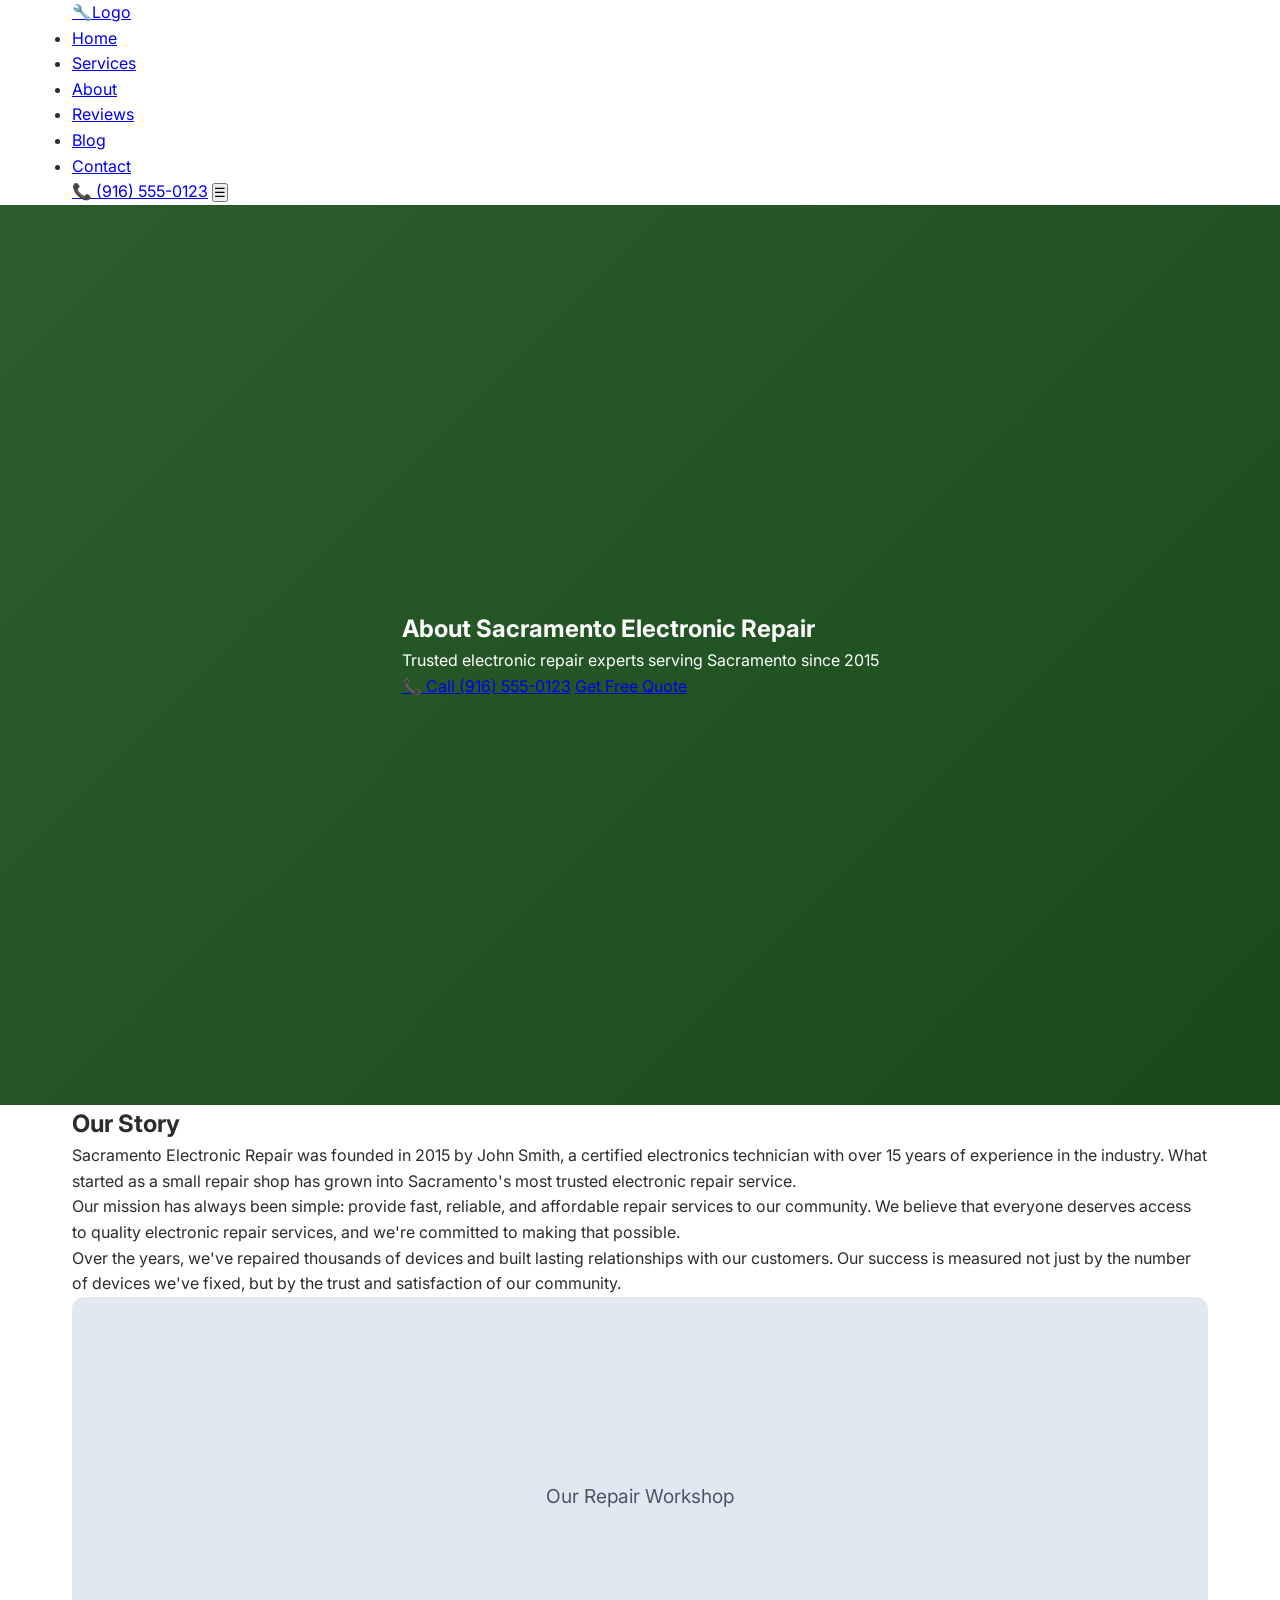
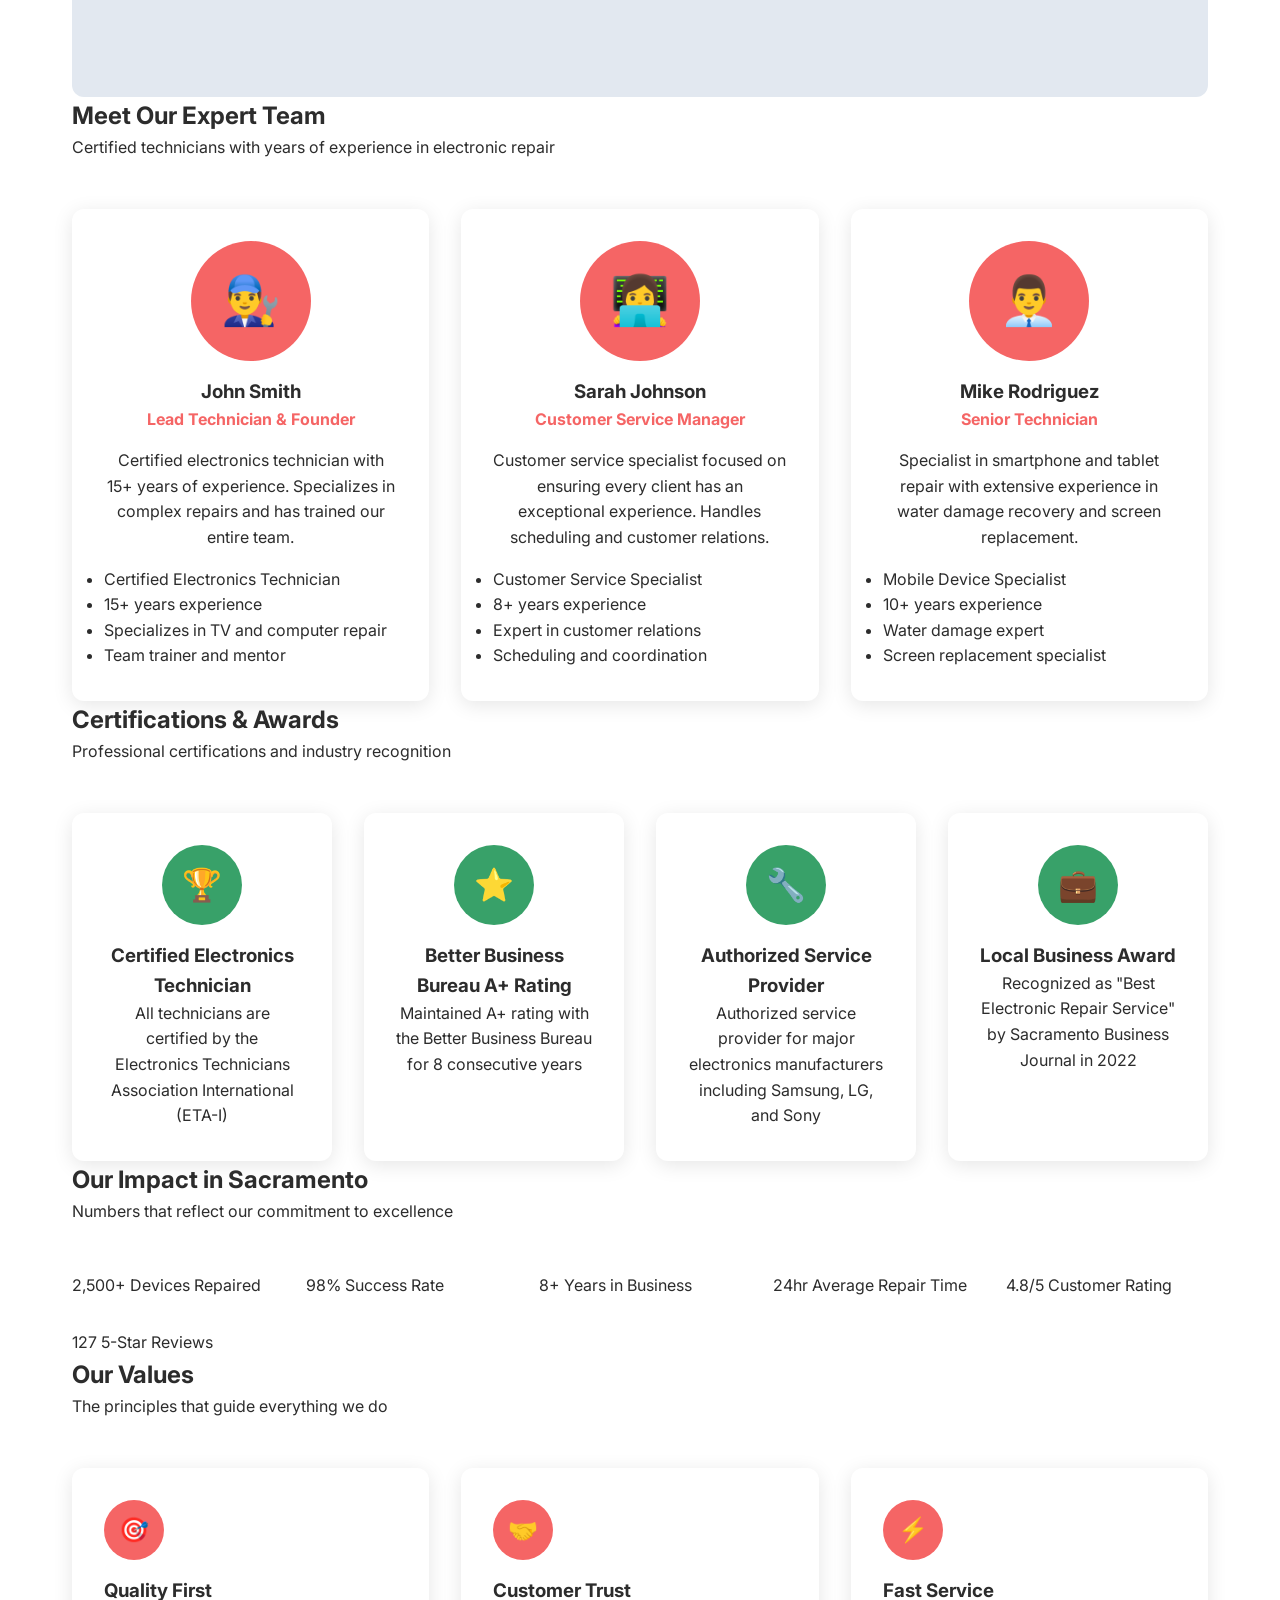
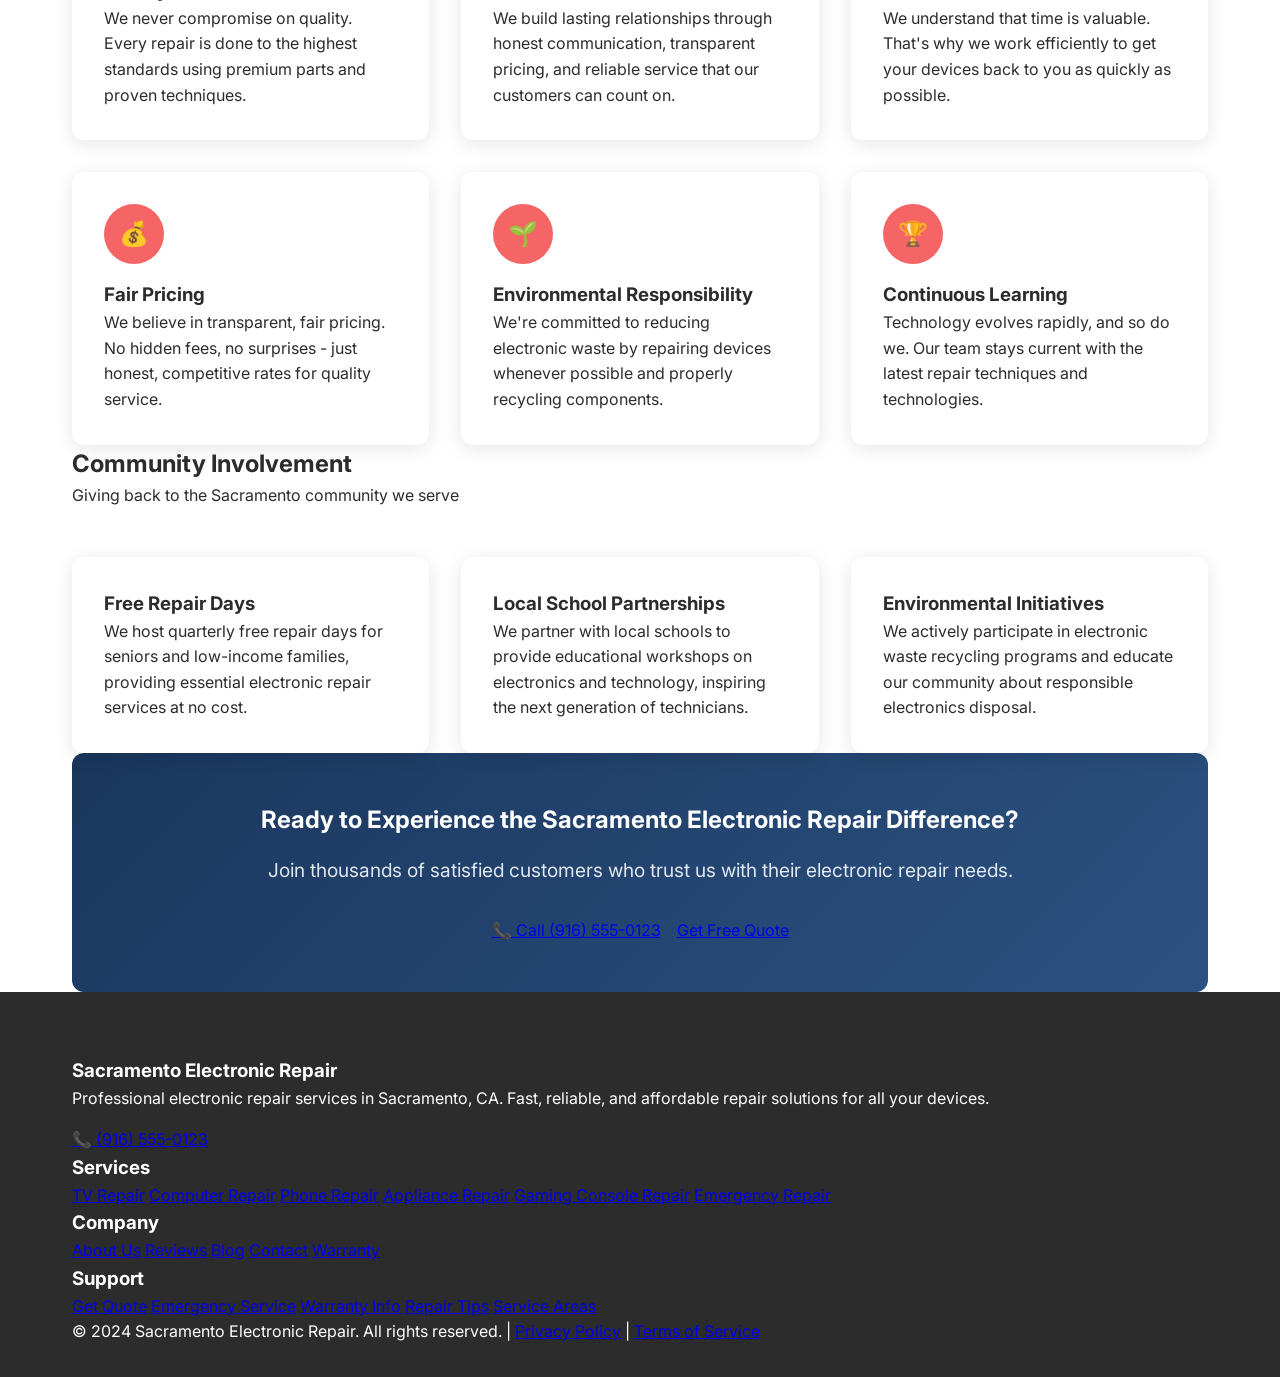
==== commit 1f9ffaee: "closed from indexation" ====
--- a/about.html
+++ b/about.html
@@ -3,572 +3,354 @@
 <head>
     <meta charset="UTF-8">
     <meta name="viewport" content="width=device-width, initial-scale=1.0">
-    <title>About Our Sacramento Appliance Repair Company | Sacramento Appliance Pro</title>
-    <meta name="description" content="Learn about Sacramento Appliance Pro - your trusted local appliance repair company. Licensed, insured, and committed to providing exceptional service in Sacramento, CA.">
-    <meta name="keywords" content="about Sacramento appliance repair, local appliance repair company, licensed appliance repair, Sacramento appliance technician">
-    <meta name="author" content="Sacramento Appliance Pro">
+    <title>About Sacramento Electronic Repair | Trusted Repair Experts Since 2015</title>
+    <meta name="description" content="Learn about Sacramento Electronic Repair - trusted electronic repair experts since 2015. Certified technicians, 6-month warranty, and 2,500+ devices repaired in Sacramento, CA.">
+    <meta name="keywords" content="about sacramento electronic repair, electronic repair company sacramento, certified technicians sacramento, repair experts sacramento">
+    <meta name="author" content="Sacramento Electronic Repair">
     <meta name="robots" content="noindex, nofollow">
     
-    <!-- Open Graph / Facebook -->
+    <!-- Open Graph Meta Tags -->
+    <meta property="og:title" content="About Sacramento Electronic Repair | Trusted Repair Experts">
+    <meta property="og:description" content="Learn about Sacramento Electronic Repair - trusted electronic repair experts since 2015. Certified technicians, 6-month warranty, and 2,500+ devices repaired.">
     <meta property="og:type" content="website">
-    <meta property="og:url" content="https://sacramentoappliancepro.com/about/">
-    <meta property="og:title" content="About Our Sacramento Appliance Repair Company">
-    <meta property="og:description" content="Learn about Sacramento Appliance Pro - your trusted local appliance repair company. Licensed, insured, and committed to exceptional service.">
-    <meta property="og:image" content="https://sacramentoappliancepro.com/assets/images/about-og.jpg">
-    
-    <!-- Twitter -->
-    <meta property="twitter:card" content="summary_large_image">
-    <meta property="twitter:url" content="https://sacramentoappliancepro.com/about/">
-    <meta property="twitter:title" content="About Our Sacramento Appliance Repair Company">
-    <meta property="twitter:description" content="Learn about Sacramento Appliance Pro - your trusted local appliance repair company. Licensed, insured, and committed to exceptional service.">
-    <meta property="twitter:image" content="https://sacramentoappliancepro.com/assets/images/about-og.jpg">
-    
-    <!-- Structured Data -->
+    <meta property="og:url" content="https://sacramentoelectronicrepair.com/about">
+    <meta property="og:image" content="https://sacramentoelectronicrepair.com/assets/images/about-team.jpg">
+    
+    <!-- Canonical URL -->
+    <link rel="canonical" href="https://sacramentoelectronicrepair.com/about">
+    
+    <!-- Google Fonts -->
+    <link href="https://fonts.googleapis.com/css2?family=Inter:wght@400;500;600;700;800&display=swap" rel="stylesheet">
+    
+    <!-- CSS -->
+    <link rel="stylesheet" href="assets/css/styles.css">
+    
+    <!-- Schema.org Structured Data -->
     <script type="application/ld+json">
     {
         "@context": "https://schema.org",
-        "@type": "LocalBusiness",
-        "name": "Sacramento Appliance Pro",
-        "description": "Professional appliance repair services in Sacramento, CA",
-        "url": "https://sacramentoappliancepro.com",
-        "telephone": "+1-916-555-0123",
-        "address": {
-            "@type": "PostalAddress",
-            "streetAddress": "1234 Main Street",
-            "addressLocality": "Sacramento",
-            "addressRegion": "CA",
-            "postalCode": "95814",
-            "addressCountry": "US"
-        },
-        "geo": {
-            "@type": "GeoCoordinates",
-            "latitude": 38.5816,
-            "longitude": -121.4944
-        },
-        "openingHours": "Mo-Fr 08:00-18:00,Sa 09:00-16:00",
-        "priceRange": "$$",
-        "image": "https://sacramentoappliancepro.com/assets/images/logo.jpg",
-        "founder": {
-            "@type": "Person",
-            "name": "Mike Johnson"
-        },
-        "foundingDate": "2015",
-        "numberOfEmployees": "5-10"
+        "@type": "AboutPage",
+        "name": "About Sacramento Electronic Repair",
+        "description": "Learn about our electronic repair company in Sacramento, CA",
+        "mainEntity": {
+            "@type": "LocalBusiness",
+            "name": "Sacramento Electronic Repair",
+            "foundingDate": "2015",
+            "description": "Professional electronic repair services in Sacramento, CA",
+            "telephone": "+1-916-555-0123",
+            "address": {
+                "@type": "PostalAddress",
+                "streetAddress": "123 Main Street",
+                "addressLocality": "Sacramento",
+                "addressRegion": "CA",
+                "postalCode": "95814",
+                "addressCountry": "US"
+            },
+            "employee": [
+                {
+                    "@type": "Person",
+                    "name": "John Smith",
+                    "jobTitle": "Lead Technician",
+                    "description": "Certified electronic repair specialist with 10+ years experience"
+                },
+                {
+                    "@type": "Person",
+                    "name": "Sarah Johnson",
+                    "jobTitle": "Customer Service Manager",
+                    "description": "Customer service specialist focused on client satisfaction"
+                }
+            ],
+            "aggregateRating": {
+                "@type": "AggregateRating",
+                "ratingValue": "4.8",
+                "reviewCount": "127"
+            }
+        }
     }
     </script>
-    
-    <link rel="canonical" href="https://sacramentoappliancepro.com/about/">
-    <link rel="stylesheet" href="assets/css/styles.css">
-    <link rel="preconnect" href="https://fonts.googleapis.com">
-    <link rel="preconnect" href="https://fonts.gstatic.com" crossorigin>
-    <link href="https://fonts.googleapis.com/css2?family=Inter:wght@300;400;500;600;700&display=swap" rel="stylesheet">
-    <link rel="icon" type="image/x-icon" href="/favicon.ico">
 </head>
 <body>
-    <!-- Skip Link for Accessibility -->
-    <a href="#main" class="skip-link">Skip to main content</a>
-    
     <!-- Header -->
-    <header class="header" role="banner">
+    <header class="header">
+        <nav class="nav container">
+            <a href="/" class="logo">🔧Logo</a>
+            <ul class="nav-menu">
+                <li><a href="/" class="nav-link">Home</a></li>
+                <li><a href="services.html" class="nav-link">Services</a></li>
+                <li><a href="about.html" class="nav-link">About</a></li>
+                <li><a href="reviews.html" class="nav-link">Reviews</a></li>
+                <li><a href="blog.html" class="nav-link">Blog</a></li>
+                <li><a href="contact.html" class="nav-link">Contact</a></li>
+            </ul>
+            <a href="tel:+19165550123" class="phone-btn">📞 (916) 555-0123</a>
+            <button class="mobile-menu-toggle" aria-label="Toggle mobile menu">☰</button>
+        </nav>
+    </header>
+
+    <!-- Main Content -->
+    <main id="main-content">
+        <!-- Hero Section -->
+        <section class="hero">
+            <div class="container">
+                <h1>About Sacramento Electronic Repair</h1>
+                <p>Trusted electronic repair experts serving Sacramento since 2015</p>
+                <div class="cta-buttons">
+                    <a href="tel:+19165550123" class="btn btn-primary">📞 Call (916) 555-0123</a>
+                    <a href="contact.html" class="btn btn-secondary">Get Free Quote</a>
+                </div>
+            </div>
+        </section>
+
+        <!-- Company Story -->
+        <section class="section">
+            <div class="container">
+                <div class="about-content">
+                    <div class="about-text">
+                        <h2>Our Story</h2>
+                        <p>Sacramento Electronic Repair was founded in 2015 by John Smith, a certified electronics technician with over 15 years of experience in the industry. What started as a small repair shop has grown into Sacramento's most trusted electronic repair service.</p>
+                        <p>Our mission has always been simple: provide fast, reliable, and affordable repair services to our community. We believe that everyone deserves access to quality electronic repair services, and we're committed to making that possible.</p>
+                        <p>Over the years, we've repaired thousands of devices and built lasting relationships with our customers. Our success is measured not just by the number of devices we've fixed, but by the trust and satisfaction of our community.</p>
+                    </div>
+                    <div class="about-image">
+                        <div style="width: 100%; height: 400px; background: #e2e8f0; border-radius: 12px; display: flex; align-items: center; justify-content: center;">
+                            <p style="color: #4a5568; font-size: 1.2rem;">Our Repair Workshop</p>
+                        </div>
+                    </div>
+                </div>
+            </div>
+        </section>
+
+        <!-- Team Section -->
+        <section class="section-alt">
+            <div class="container">
+                <h2 class="text-center">Meet Our Expert Team</h2>
+                <p class="text-center">Certified technicians with years of experience in electronic repair</p>
+                <div style="display: grid; grid-template-columns: repeat(auto-fit, minmax(300px, 1fr)); gap: 2rem; margin-top: 3rem;">
+                    <div style="background: white; padding: 2rem; border-radius: 12px; box-shadow: 0 4px 20px rgba(0,0,0,0.1); text-align: center;">
+                        <div style="width: 120px; height: 120px; background: #f56565; border-radius: 50%; display: flex; align-items: center; justify-content: center; margin: 0 auto 1rem; font-size: 3rem; color: white;">👨‍🔧</div>
+                        <h3>John Smith</h3>
+                        <h4 style="color: #f56565; margin-bottom: 1rem;">Lead Technician & Founder</h4>
+                        <p>Certified electronics technician with 15+ years of experience. Specializes in complex repairs and has trained our entire team.</p>
+                        <ul style="text-align: left; margin-top: 1rem;">
+                            <li>Certified Electronics Technician</li>
+                            <li>15+ years experience</li>
+                            <li>Specializes in TV and computer repair</li>
+                            <li>Team trainer and mentor</li>
+                        </ul>
+                    </div>
+                    <div style="background: white; padding: 2rem; border-radius: 12px; box-shadow: 0 4px 20px rgba(0,0,0,0.1); text-align: center;">
+                        <div style="width: 120px; height: 120px; background: #f56565; border-radius: 50%; display: flex; align-items: center; justify-content: center; margin: 0 auto 1rem; font-size: 3rem; color: white;">👩‍💻</div>
+                        <h3>Sarah Johnson</h3>
+                        <h4 style="color: #f56565; margin-bottom: 1rem;">Customer Service Manager</h4>
+                        <p>Customer service specialist focused on ensuring every client has an exceptional experience. Handles scheduling and customer relations.</p>
+                        <ul style="text-align: left; margin-top: 1rem;">
+                            <li>Customer Service Specialist</li>
+                            <li>8+ years experience</li>
+                            <li>Expert in customer relations</li>
+                            <li>Scheduling and coordination</li>
+                        </ul>
+                    </div>
+                    <div style="background: white; padding: 2rem; border-radius: 12px; box-shadow: 0 4px 20px rgba(0,0,0,0.1); text-align: center;">
+                        <div style="width: 120px; height: 120px; background: #f56565; border-radius: 50%; display: flex; align-items: center; justify-content: center; margin: 0 auto 1rem; font-size: 3rem; color: white;">👨‍💼</div>
+                        <h3>Mike Rodriguez</h3>
+                        <h4 style="color: #f56565; margin-bottom: 1rem;">Senior Technician</h4>
+                        <p>Specialist in smartphone and tablet repair with extensive experience in water damage recovery and screen replacement.</p>
+                        <ul style="text-align: left; margin-top: 1rem;">
+                            <li>Mobile Device Specialist</li>
+                            <li>10+ years experience</li>
+                            <li>Water damage expert</li>
+                            <li>Screen replacement specialist</li>
+                        </ul>
+                    </div>
+                </div>
+            </div>
+        </section>
+
+        <!-- Certifications and Awards -->
+        <section class="section">
+            <div class="container">
+                <h2 class="text-center">Certifications & Awards</h2>
+                <p class="text-center">Professional certifications and industry recognition</p>
+                <div style="display: grid; grid-template-columns: repeat(auto-fit, minmax(250px, 1fr)); gap: 2rem; margin-top: 3rem;">
+                    <div style="background: white; padding: 2rem; border-radius: 12px; box-shadow: 0 4px 20px rgba(0,0,0,0.1); text-align: center;">
+                        <div style="width: 80px; height: 80px; background: #38a169; border-radius: 50%; display: flex; align-items: center; justify-content: center; margin: 0 auto 1rem; font-size: 2rem; color: white;">🏆</div>
+                        <h3>Certified Electronics Technician</h3>
+                        <p>All technicians are certified by the Electronics Technicians Association International (ETA-I)</p>
+                    </div>
+                    <div style="background: white; padding: 2rem; border-radius: 12px; box-shadow: 0 4px 20px rgba(0,0,0,0.1); text-align: center;">
+                        <div style="width: 80px; height: 80px; background: #38a169; border-radius: 50%; display: flex; align-items: center; justify-content: center; margin: 0 auto 1rem; font-size: 2rem; color: white;">⭐</div>
+                        <h3>Better Business Bureau A+ Rating</h3>
+                        <p>Maintained A+ rating with the Better Business Bureau for 8 consecutive years</p>
+                    </div>
+                    <div style="background: white; padding: 2rem; border-radius: 12px; box-shadow: 0 4px 20px rgba(0,0,0,0.1); text-align: center;">
+                        <div style="width: 80px; height: 80px; background: #38a169; border-radius: 50%; display: flex; align-items: center; justify-content: center; margin: 0 auto 1rem; font-size: 2rem; color: white;">🔧</div>
+                        <h3>Authorized Service Provider</h3>
+                        <p>Authorized service provider for major electronics manufacturers including Samsung, LG, and Sony</p>
+                    </div>
+                    <div style="background: white; padding: 2rem; border-radius: 12px; box-shadow: 0 4px 20px rgba(0,0,0,0.1); text-align: center;">
+                        <div style="width: 80px; height: 80px; background: #38a169; border-radius: 50%; display: flex; align-items: center; justify-content: center; margin: 0 auto 1rem; font-size: 2rem; color: white;">💼</div>
+                        <h3>Local Business Award</h3>
+                        <p>Recognized as "Best Electronic Repair Service" by Sacramento Business Journal in 2022</p>
+                    </div>
+                </div>
+            </div>
+        </section>
+
+        <!-- Statistics -->
+        <section class="section-alt">
+            <div class="container">
+                <h2 class="text-center">Our Impact in Sacramento</h2>
+                <p class="text-center">Numbers that reflect our commitment to excellence</p>
+                <div class="about-stats" style="display: grid; grid-template-columns: repeat(auto-fit, minmax(200px, 1fr)); gap: 2rem; margin-top: 3rem;">
+                    <div class="stat">
+                        <span class="stat-number">2,500+</span>
+                        <span class="stat-label">Devices Repaired</span>
+                    </div>
+                    <div class="stat">
+                        <span class="stat-number">98%</span>
+                        <span class="stat-label">Success Rate</span>
+                    </div>
+                    <div class="stat">
+                        <span class="stat-number">8+</span>
+                        <span class="stat-label">Years in Business</span>
+                    </div>
+                    <div class="stat">
+                        <span class="stat-number">24hr</span>
+                        <span class="stat-label">Average Repair Time</span>
+                    </div>
+                    <div class="stat">
+                        <span class="stat-number">4.8/5</span>
+                        <span class="stat-label">Customer Rating</span>
+                    </div>
+                    <div class="stat">
+                        <span class="stat-number">127</span>
+                        <span class="stat-label">5-Star Reviews</span>
+                    </div>
+                </div>
+            </div>
+        </section>
+
+        <!-- Values Section -->
+        <section class="section">
+            <div class="container">
+                <h2 class="text-center">Our Values</h2>
+                <p class="text-center">The principles that guide everything we do</p>
+                <div style="display: grid; grid-template-columns: repeat(auto-fit, minmax(300px, 1fr)); gap: 2rem; margin-top: 3rem;">
+                    <div style="background: white; padding: 2rem; border-radius: 12px; box-shadow: 0 4px 20px rgba(0,0,0,0.1);">
+                        <div style="width: 60px; height: 60px; background: #f56565; border-radius: 50%; display: flex; align-items: center; justify-content: center; margin-bottom: 1rem; font-size: 1.5rem; color: white;">🎯</div>
+                        <h3>Quality First</h3>
+                        <p>We never compromise on quality. Every repair is done to the highest standards using premium parts and proven techniques.</p>
+                    </div>
+                    <div style="background: white; padding: 2rem; border-radius: 12px; box-shadow: 0 4px 20px rgba(0,0,0,0.1);">
+                        <div style="width: 60px; height: 60px; background: #f56565; border-radius: 50%; display: flex; align-items: center; justify-content: center; margin-bottom: 1rem; font-size: 1.5rem; color: white;">🤝</div>
+                        <h3>Customer Trust</h3>
+                        <p>We build lasting relationships through honest communication, transparent pricing, and reliable service that our customers can count on.</p>
+                    </div>
+                    <div style="background: white; padding: 2rem; border-radius: 12px; box-shadow: 0 4px 20px rgba(0,0,0,0.1);">
+                        <div style="width: 60px; height: 60px; background: #f56565; border-radius: 50%; display: flex; align-items: center; justify-content: center; margin-bottom: 1rem; font-size: 1.5rem; color: white;">⚡</div>
+                        <h3>Fast Service</h3>
+                        <p>We understand that time is valuable. That's why we work efficiently to get your devices back to you as quickly as possible.</p>
+                    </div>
+                    <div style="background: white; padding: 2rem; border-radius: 12px; box-shadow: 0 4px 20px rgba(0,0,0,0.1);">
+                        <div style="width: 60px; height: 60px; background: #f56565; border-radius: 50%; display: flex; align-items: center; justify-content: center; margin-bottom: 1rem; font-size: 1.5rem; color: white;">💰</div>
+                        <h3>Fair Pricing</h3>
+                        <p>We believe in transparent, fair pricing. No hidden fees, no surprises - just honest, competitive rates for quality service.</p>
+                    </div>
+                    <div style="background: white; padding: 2rem; border-radius: 12px; box-shadow: 0 4px 20px rgba(0,0,0,0.1);">
+                        <div style="width: 60px; height: 60px; background: #f56565; border-radius: 50%; display: flex; align-items: center; justify-content: center; margin-bottom: 1rem; font-size: 1.5rem; color: white;">🌱</div>
+                        <h3>Environmental Responsibility</h3>
+                        <p>We're committed to reducing electronic waste by repairing devices whenever possible and properly recycling components.</p>
+                    </div>
+                    <div style="background: white; padding: 2rem; border-radius: 12px; box-shadow: 0 4px 20px rgba(0,0,0,0.1);">
+                        <div style="width: 60px; height: 60px; background: #f56565; border-radius: 50%; display: flex; align-items: center; justify-content: center; margin-bottom: 1rem; font-size: 1.5rem; color: white;">🏆</div>
+                        <h3>Continuous Learning</h3>
+                        <p>Technology evolves rapidly, and so do we. Our team stays current with the latest repair techniques and technologies.</p>
+                    </div>
+                </div>
+            </div>
+        </section>
+
+        <!-- Community Involvement -->
+        <section class="section-alt">
+            <div class="container">
+                <h2 class="text-center">Community Involvement</h2>
+                <p class="text-center">Giving back to the Sacramento community we serve</p>
+                <div style="display: grid; grid-template-columns: repeat(auto-fit, minmax(300px, 1fr)); gap: 2rem; margin-top: 3rem;">
+                    <div style="background: white; padding: 2rem; border-radius: 12px; box-shadow: 0 4px 20px rgba(0,0,0,0.1);">
+                        <h3>Free Repair Days</h3>
+                        <p>We host quarterly free repair days for seniors and low-income families, providing essential electronic repair services at no cost.</p>
+                    </div>
+                    <div style="background: white; padding: 2rem; border-radius: 12px; box-shadow: 0 4px 20px rgba(0,0,0,0.1);">
+                        <h3>Local School Partnerships</h3>
+                        <p>We partner with local schools to provide educational workshops on electronics and technology, inspiring the next generation of technicians.</p>
+                    </div>
+                    <div style="background: white; padding: 2rem; border-radius: 12px; box-shadow: 0 4px 20px rgba(0,0,0,0.1);">
+                        <h3>Environmental Initiatives</h3>
+                        <p>We actively participate in electronic waste recycling programs and educate our community about responsible electronics disposal.</p>
+                    </div>
+                </div>
+            </div>
+        </section>
+
+        <!-- CTA Section -->
+        <section class="section">
+            <div class="container">
+                <div style="text-align: center; padding: 3rem 2rem; background: linear-gradient(135deg, #1a365d 0%, #2c5282 100%); color: white; border-radius: 12px;">
+                    <h2 style="color: white; margin-bottom: 1rem;">Ready to Experience the Sacramento Electronic Repair Difference?</h2>
+                    <p style="color: #e2e8f0; margin-bottom: 2rem; font-size: 1.2rem;">Join thousands of satisfied customers who trust us with their electronic repair needs.</p>
+                    <div style="display: flex; gap: 1rem; justify-content: center; flex-wrap: wrap;">
+                        <a href="tel:+19165550123" class="btn btn-primary">📞 Call (916) 555-0123</a>
+                        <a href="contact.html" class="btn btn-secondary">Get Free Quote</a>
+                    </div>
+                </div>
+            </div>
+        </section>
+    </main>
+
+    <!-- Footer -->
+    <footer class="footer">
         <div class="container">
-            <div class="header__content">
-                <div class="header__logo">
-                    <a href="/" aria-label="Sacramento Appliance Pro - Home">
-                        <img src="https://placehold.co/200x60/1E3A8A/FFFFFF?text=Sacramento+Appliance+Pro" alt="Sacramento Appliance Pro Logo" width="200" height="60">
-                    </a>
-                </div>
-                
-                <nav class="header__nav" role="navigation" aria-label="Main navigation">
-                    <ul class="nav__list">
-                        <li class="nav__item">
-                            <a href="/" class="nav__link">Home</a>
-                        </li>
-                        <li class="nav__item">
-                            <a href="services.html" class="nav__link">Services</a>
-                        </li>
-                        <li class="nav__item">
-                            <a href="about.html" class="nav__link nav__link--active" aria-current="page">About</a>
-                        </li>
-                        <li class="nav__item">
-                            <a href="contact.html" class="nav__link">Contact</a>
-                        </li>
-                    </ul>
-                </nav>
-                
-                <div class="header__contact">
-                    <a href="tel:+19165550123" class="contact__phone" aria-label="Call us at 916-555-0123">
-                        <svg class="icon" width="20" height="20" viewBox="0 0 24 24" fill="none" stroke="currentColor" stroke-width="2" aria-hidden="true">
-                            <path d="M22 16.92v3a2 2 0 0 1-2.18 2 19.79 19.79 0 0 1-8.63-3.07 19.5 19.5 0 0 1-6-6 19.79 19.79 0 0 1-3.07-8.67A2 2 0 0 1 4.11 2h3a2 2 0 0 1 2 1.72 12.84 12.84 0 0 0 .7 2.81 2 2 0 0 1-.45 2.11L8.09 9.91a16 16 0 0 0 6 6l1.27-1.27a2 2 0 0 1 2.11-.45 12.84 12.84 0 0 0 2.81.7A2 2 0 0 1 22 16.92z"></path>
-                        </svg>
-                        <span>(916) 555-0123</span>
-                    </a>
-                    <a href="contact.html" class="btn btn--primary">Get Free Quote</a>
-                </div>
-                
-                <button class="header__mobile-toggle" aria-label="Toggle mobile menu" aria-expanded="false">
-                    <span class="hamburger"></span>
-                    <span class="hamburger"></span>
-                    <span class="hamburger"></span>
-                </button>
-            </div>
-        </div>
-    </header>
-    
-    <!-- Main Content -->
-    <main id="main" role="main">
-        <!-- Page Header -->
-        <section class="page-header" aria-labelledby="page-title">
-            <div class="container">
-                <nav class="breadcrumb" aria-label="Breadcrumb">
-                    <ol class="breadcrumb__list">
-                        <li class="breadcrumb__item">
-                            <a href="/" class="breadcrumb__link">Home</a>
-                        </li>
-                        <li class="breadcrumb__item breadcrumb__item--current" aria-current="page">
-                            About
-                        </li>
-                    </ol>
-                </nav>
-                
-                <div class="page-header__content">
-                    <h1 id="page-title" class="page-header__title">About Sacramento Appliance Pro</h1>
-                    <p class="page-header__subtitle">
-                        Your trusted local appliance repair company serving Sacramento and surrounding areas since 2015
-                    </p>
-                </div>
-            </div>
-        </section>
-        
-        <!-- Company Story -->
-        <section class="company-story" aria-labelledby="story-title">
-            <div class="container">
-                <div class="story__content">
-                    <div class="story__text">
-                        <h2 id="story-title" class="story__title">Our Story</h2>
-                        <p class="story__description">
-                            Sacramento Appliance Pro was founded in 2015 by Mike Johnson, a Sacramento native with over 15 years 
-                            of experience in appliance repair. What started as a one-man operation has grown into Sacramento's 
-                            most trusted appliance repair company, serving thousands of satisfied customers throughout the region.
-                        </p>
-                        <p class="story__description">
-                            Our mission is simple: to provide fast, reliable, and affordable appliance repair services that 
-                            exceed our customers' expectations. We believe that when your appliances break down, you shouldn't 
-                            have to wait days or weeks for service. That's why we offer same-day service and stand behind 
-                            our work with comprehensive warranties.
-                        </p>
-                        <p class="story__description">
-                            As a locally owned and operated business, we understand the unique needs of Sacramento residents. 
-                            We're not just your appliance repair company – we're your neighbors, and we're committed to 
-                            keeping your home running smoothly.
-                        </p>
-                    </div>
-                    <div class="story__image">
-                        <img src="https://placehold.co/500x400/1E3A8A/FFFFFF?text=Our+Story" alt="Sacramento Appliance Pro team at work" width="500" height="400" loading="lazy">
-                    </div>
-                </div>
-            </div>
-        </section>
-        
-        <!-- Team Section -->
-        <section class="team" aria-labelledby="team-title">
-            <div class="container">
-                <div class="section__header">
-                    <h2 id="team-title" class="section__title">Meet Our Team</h2>
-                    <p class="section__subtitle">Experienced professionals dedicated to keeping your appliances running smoothly</p>
-                </div>
-                
-                <div class="team__grid">
-                    <article class="team__member">
-                        <div class="member__image">
-                            <img src="https://placehold.co/300x300/1E3A8A/FFFFFF?text=Mike+Johnson" alt="Mike Johnson, Founder and Lead Technician" width="300" height="300" loading="lazy">
-                        </div>
-                        <div class="member__info">
-                            <h3 class="member__name">Mike Johnson</h3>
-                            <p class="member__title">Founder & Lead Technician</p>
-                            <p class="member__description">
-                                Mike founded Sacramento Appliance Pro in 2015 after 15 years of experience in appliance repair. 
-                                He specializes in refrigerator and washing machine repair and is certified by major appliance manufacturers.
-                            </p>
-                            <div class="member__certifications">
-                                <span class="certification">Samsung Certified</span>
-                                <span class="certification">LG Certified</span>
-                                <span class="certification">Whirlpool Certified</span>
-                            </div>
-                        </div>
-                    </article>
-                    
-                    <article class="team__member">
-                        <div class="member__image">
-                            <img src="https://placehold.co/300x300/1E3A8A/FFFFFF?text=Sarah+Chen" alt="Sarah Chen, Senior Technician" width="300" height="300" loading="lazy">
-                        </div>
-                        <div class="member__info">
-                            <h3 class="member__name">Sarah Chen</h3>
-                            <p class="member__title">Senior Technician</p>
-                            <p class="member__description">
-                                Sarah joined our team in 2018 and brings 12 years of experience in appliance repair. 
-                                She specializes in dishwasher and oven repair and is known for her attention to detail and customer service.
-                            </p>
-                            <div class="member__certifications">
-                                <span class="certification">GE Certified</span>
-                                <span class="certification">Bosch Certified</span>
-                                <span class="certification">KitchenAid Certified</span>
-                            </div>
-                        </div>
-                    </article>
-                    
-                    <article class="team__member">
-                        <div class="member__image">
-                            <img src="https://placehold.co/300x300/1E3A8A/FFFFFF?text=David+Rodriguez" alt="David Rodriguez, Technician" width="300" height="300" loading="lazy">
-                        </div>
-                        <div class="member__info">
-                            <h3 class="member__name">David Rodriguez</h3>
-                            <p class="member__title">Technician</p>
-                            <p class="member__description">
-                                David has been with us since 2020 and specializes in dryer and microwave repair. 
-                                He's known for his quick diagnosis skills and ability to explain complex repairs in simple terms.
-                            </p>
-                            <div class="member__certifications">
-                                <span class="certification">Maytag Certified</span>
-                                <span class="certification">Frigidaire Certified</span>
-                                <span class="certification">Electrolux Certified</span>
-                            </div>
-                        </div>
-                    </article>
-                </div>
-            </div>
-        </section>
-        
-        <!-- Certifications -->
-        <section class="certifications" aria-labelledby="certifications-title">
-            <div class="container">
-                <div class="section__header">
-                    <h2 id="certifications-title" class="section__title">Certifications & Licenses</h2>
-                    <p class="section__subtitle">Fully licensed, insured, and certified by major appliance manufacturers</p>
-                </div>
-                
-                <div class="certifications__content">
-                    <div class="certifications__text">
-                        <h3 class="certifications__subtitle">Professional Certifications</h3>
-                        <p class="certifications__description">
-                            Our technicians are certified by major appliance manufacturers including Samsung, LG, Whirlpool, 
-                            GE, Maytag, KitchenAid, Bosch, and Frigidaire. This ensures we have the latest training and 
-                            access to genuine parts for your appliances.
-                        </p>
-                        
-                        <h3 class="certifications__subtitle">Licenses & Insurance</h3>
-                        <ul class="certifications__list">
-                            <li>
-                                <svg class="icon" width="20" height="20" viewBox="0 0 24 24" fill="none" stroke="currentColor" stroke-width="2" aria-hidden="true">
-                                    <path d="M9 12l2 2 4-4"></path>
-                                    <circle cx="12" cy="12" r="10"></circle>
-                                </svg>
-                                California Contractor's License #1234567
-                            </li>
-                            <li>
-                                <svg class="icon" width="20" height="20" viewBox="0 0 24 24" fill="none" stroke="currentColor" stroke-width="2" aria-hidden="true">
-                                    <path d="M9 12l2 2 4-4"></path>
-                                    <circle cx="12" cy="12" r="10"></circle>
-                                </svg>
-                                Fully Licensed & Bonded
-                            </li>
-                            <li>
-                                <svg class="icon" width="20" height="20" viewBox="0 0 24 24" fill="none" stroke="currentColor" stroke-width="2" aria-hidden="true">
-                                    <path d="M9 12l2 2 4-4"></path>
-                                    <circle cx="12" cy="12" r="10"></circle>
-                                </svg>
-                                General Liability Insurance
-                            </li>
-                            <li>
-                                <svg class="icon" width="20" height="20" viewBox="0 0 24 24" fill="none" stroke="currentColor" stroke-width="2" aria-hidden="true">
-                                    <path d="M9 12l2 2 4-4"></path>
-                                    <circle cx="12" cy="12" r="10"></circle>
-                                </svg>
-                                Workers' Compensation Insurance
-                            </li>
-                        </ul>
-                    </div>
-                    
-                    <div class="certifications__badges">
-                        <div class="certification__badge">
-                            <img src="https://placehold.co/150x150/1E3A8A/FFFFFF?text=Samsung" alt="Samsung Certified" width="150" height="150" loading="lazy">
-                            <span>Samsung Certified</span>
-                        </div>
-                        <div class="certification__badge">
-                            <img src="https://placehold.co/150x150/1E3A8A/FFFFFF?text=LG" alt="LG Certified" width="150" height="150" loading="lazy">
-                            <span>LG Certified</span>
-                        </div>
-                        <div class="certification__badge">
-                            <img src="https://placehold.co/150x150/1E3A8A/FFFFFF?text=Whirlpool" alt="Whirlpool Certified" width="150" height="150" loading="lazy">
-                            <span>Whirlpool Certified</span>
-                        </div>
-                        <div class="certification__badge">
-                            <img src="https://placehold.co/150x150/1E3A8A/FFFFFF?text=GE" alt="GE Certified" width="150" height="150" loading="lazy">
-                            <span>GE Certified</span>
-                        </div>
-                    </div>
-                </div>
-            </div>
-        </section>
-        
-        <!-- Equipment & Tools -->
-        <section class="equipment" aria-labelledby="equipment-title">
-            <div class="container">
-                <div class="equipment__content">
-                    <div class="equipment__text">
-                        <h2 id="equipment-title" class="equipment__title">Professional Equipment & Tools</h2>
-                        <p class="equipment__description">
-                            We use only the latest professional-grade tools and diagnostic equipment to ensure accurate 
-                            diagnosis and efficient repairs. Our fully-equipped service vehicles carry thousands of parts 
-                            and tools, allowing us to complete most repairs on the first visit.
-                        </p>
-                        
-                        <div class="equipment__features">
-                            <div class="equipment__feature">
-                                <svg class="icon" width="24" height="24" viewBox="0 0 24 24" fill="none" stroke="currentColor" stroke-width="2" aria-hidden="true">
-                                    <path d="M9 12l2 2 4-4"></path>
-                                    <circle cx="12" cy="12" r="10"></circle>
-                                </svg>
-                                <div>
-                                    <h4>Advanced Diagnostics</h4>
-                                    <p>State-of-the-art diagnostic equipment for accurate problem identification</p>
-                                </div>
-                            </div>
-                            
-                            <div class="equipment__feature">
-                                <svg class="icon" width="24" height="24" viewBox="0 0 24 24" fill="none" stroke="currentColor" stroke-width="2" aria-hidden="true">
-                                    <path d="M9 12l2 2 4-4"></path>
-                                    <circle cx="12" cy="12" r="10"></circle>
-                                </svg>
-                                <div>
-                                    <h4>Genuine Parts</h4>
-                                    <p>Access to genuine OEM parts from all major manufacturers</p>
-                                </div>
-                            </div>
-                            
-                            <div class="equipment__feature">
-                                <svg class="icon" width="24" height="24" viewBox="0 0 24 24" fill="none" stroke="currentColor" stroke-width="2" aria-hidden="true">
-                                    <path d="M9 12l2 2 4-4"></path>
-                                    <circle cx="12" cy="12" r="10"></circle>
-                                </svg>
-                                <div>
-                                    <h4>Mobile Service</h4>
-                                    <p>Fully-equipped service vehicles for on-site repairs</p>
-                                </div>
-                            </div>
-                            
-                            <div class="equipment__feature">
-                                <svg class="icon" width="24" height="24" viewBox="0 0 24 24" fill="none" stroke="currentColor" stroke-width="2" aria-hidden="true">
-                                    <path d="M9 12l2 2 4-4"></path>
-                                    <circle cx="12" cy="12" r="10"></circle>
-                                </svg>
-                                <div>
-                                    <h4>Safety First</h4>
-                                    <p>All safety protocols and protective equipment for your home</p>
-                                </div>
-                            </div>
-                        </div>
-                    </div>
-                    
-                    <div class="equipment__image">
-                        <img src="https://placehold.co/500x400/1E3A8A/FFFFFF?text=Professional+Tools" alt="Professional appliance repair tools and equipment" width="500" height="400" loading="lazy">
-                    </div>
-                </div>
-            </div>
-        </section>
-        
-        <!-- Community Involvement -->
-        <section class="community" aria-labelledby="community-title">
-            <div class="container">
-                <div class="section__header">
-                    <h2 id="community-title" class="section__title">Community Involvement</h2>
-                    <p class="section__subtitle">Giving back to the Sacramento community that has supported us</p>
-                </div>
-                
-                <div class="community__grid">
-                    <article class="community__item">
-                        <div class="community__icon">
-                            <svg class="icon" width="48" height="48" viewBox="0 0 24 24" fill="none" stroke="currentColor" stroke-width="2" aria-hidden="true">
-                                <path d="M17 21v-2a4 4 0 0 0-4-4H5a4 4 0 0 0-4 4v2"></path>
-                                <circle cx="9" cy="7" r="4"></circle>
-                                <path d="M23 21v-2a4 4 0 0 0-3-3.87"></path>
-                                <path d="M16 3.13a4 4 0 0 1 0 7.75"></path>
-                            </svg>
-                        </div>
-                        <h3 class="community__title">Local Partnerships</h3>
-                        <p class="community__description">
-                            We partner with local charities and organizations to provide free or discounted 
-                            appliance repair services to families in need throughout Sacramento.
-                        </p>
-                    </article>
-                    
-                    <article class="community__item">
-                        <div class="community__icon">
-                            <svg class="icon" width="48" height="48" viewBox="0 0 24 24" fill="none" stroke="currentColor" stroke-width="2" aria-hidden="true">
-                                <path d="M12 2l3.09 6.26L22 9.27l-5 4.87 1.18 6.88L12 17.77l-6.18 3.25L7 14.14 2 9.27l6.91-1.01L12 2z"></path>
-                            </svg>
-                        </div>
-                        <h3 class="community__title">Educational Programs</h3>
-                        <p class="community__description">
-                            We sponsor local trade schools and provide apprenticeship opportunities 
-                            for aspiring appliance repair technicians in the Sacramento area.
-                        </p>
-                    </article>
-                    
-                    <article class="community__item">
-                        <div class="community__icon">
-                            <svg class="icon" width="48" height="48" viewBox="0 0 24 24" fill="none" stroke="currentColor" stroke-width="2" aria-hidden="true">
-                                <path d="M12 22s8-4 8-10V5l-8-3-8 3v7c0 6 8 10 8 10z"></path>
-                            </svg>
-                        </div>
-                        <h3 class="community__title">Environmental Responsibility</h3>
-                        <p class="community__description">
-                            We're committed to environmentally responsible practices, including proper 
-                            disposal of old appliances and recycling of parts whenever possible.
-                        </p>
-                    </article>
-                </div>
-            </div>
-        </section>
-        
-        <!-- Values -->
-        <section class="values" aria-labelledby="values-title">
-            <div class="container">
-                <div class="section__header">
-                    <h2 id="values-title" class="section__title">Our Values</h2>
-                    <p class="section__subtitle">The principles that guide everything we do</p>
-                </div>
-                
-                <div class="values__grid">
-                    <div class="value__item">
-                        <h3 class="value__title">Integrity</h3>
-                        <p class="value__description">
-                            We believe in honest, transparent communication and fair pricing. 
-                            No hidden fees, no unnecessary repairs – just honest service.
-                        </p>
-                    </div>
-                    
-                    <div class="value__item">
-                        <h3 class="value__title">Quality</h3>
-                        <p class="value__description">
-                            We use only genuine parts and stand behind our work with comprehensive 
-                            warranties. Quality is never compromised for speed or cost.
-                        </p>
-                    </div>
-                    
-                    <div class="value__item">
-                        <h3 class="value__title">Reliability</h3>
-                        <p class="value__description">
-                            When we say we'll be there, we'll be there. Our customers can count on 
-                            us for punctual, professional service every time.
-                        </p>
-                    </div>
-                    
-                    <div class="value__item">
-                        <h3 class="value__title">Customer Focus</h3>
-                        <p class="value__description">
-                            Our customers are at the center of everything we do. We listen, we care, 
-                            and we go the extra mile to ensure complete satisfaction.
-                        </p>
-                    </div>
-                </div>
-            </div>
-        </section>
-        
-        <!-- Call to Action -->
-        <section class="cta" aria-labelledby="cta-title">
-            <div class="container">
-                <div class="cta__content">
-                    <h2 id="cta-title" class="cta__title">Ready to Experience the Sacramento Appliance Pro Difference?</h2>
-                    <p class="cta__subtitle">
-                        Join thousands of satisfied customers who trust us with their appliance repair needs. 
-                        Call us today for fast, professional service.
-                    </p>
-                    <div class="cta__actions">
-                        <a href="tel:+19165550123" class="btn btn--primary btn--large">Call (916) 555-0123</a>
-                        <a href="contact.html" class="btn btn--secondary btn--large">Schedule Service</a>
-                    </div>
-                </div>
-            </div>
-        </section>
-    </main>
-    
-    <!-- Footer -->
-    <footer class="footer" role="contentinfo">
-        <div class="container">
-            <div class="footer__content">
-                <div class="footer__section">
-                    <div class="footer__logo">
-                        <img src="https://placehold.co/200x60/FFFFFF/1E3A8A?text=Sacramento+Appliance+Pro" alt="Sacramento Appliance Pro Logo" width="200" height="60">
-                    </div>
-                    <p class="footer__description">
-                        Professional appliance repair services in Sacramento, CA. 
-                        Fast, reliable, and affordable repair for all your home appliances.
-                    </p>
-                    <div class="footer__contact">
-                        <a href="tel:+19165550123" class="footer__phone">
-                            <svg class="icon" width="16" height="16" viewBox="0 0 24 24" fill="none" stroke="currentColor" stroke-width="2" aria-hidden="true">
-                                <path d="M22 16.92v3a2 2 0 0 1-2.18 2 19.79 19.79 0 0 1-8.63-3.07 19.5 19.5 0 0 1-6-6 19.79 19.79 0 0 1-3.07-8.67A2 2 0 0 1 4.11 2h3a2 2 0 0 1 2 1.72 12.84 12.84 0 0 0 .7 2.81 2 2 0 0 1-.45 2.11L8.09 9.91a16 16 0 0 0 6 6l1.27-1.27a2 2 0 0 1 2.11-.45 12.84 12.84 0 0 0 2.81.7A2 2 0 0 1 22 16.92z"></path>
-                            </svg>
-                            (916) 555-0123
-                        </a>
-                        <a href="mailto:info@sacramentoappliancepro.com" class="footer__email">
-                            <svg class="icon" width="16" height="16" viewBox="0 0 24 24" fill="none" stroke="currentColor" stroke-width="2" aria-hidden="true">
-                                <path d="M4 4h16c1.1 0 2 .9 2 2v12c0 1.1-.9 2-2 2H4c-1.1 0-2-.9-2-2V6c0-1.1.9-2 2-2z"></path>
-                                <polyline points="22,6 12,13 2,6"></polyline>
-                            </svg>
-                            info@sacramentoappliancepro.com
-                        </a>
-                    </div>
-                </div>
-                
-                <div class="footer__section">
-                    <h3 class="footer__title">Services</h3>
-                    <ul class="footer__links">
-                        <li><a href="services.html#refrigerator">Refrigerator Repair</a></li>
-                        <li><a href="services.html#washing-machine">Washing Machine Repair</a></li>
-                        <li><a href="services.html#dryer">Dryer Repair</a></li>
-                        <li><a href="services.html#dishwasher">Dishwasher Repair</a></li>
-                        <li><a href="services.html#oven-stove">Oven & Stove Repair</a></li>
-                        <li><a href="services.html#microwave">Microwave Repair</a></li>
-                    </ul>
-                </div>
-                
-                <div class="footer__section">
-                    <h3 class="footer__title">Company</h3>
-                    <ul class="footer__links">
-                        <li><a href="about.html">About Us</a></li>
-                        <li><a href="contact.html">Contact</a></li>
-                        <li><a href="contact.html#service-areas">Service Areas</a></li>
-                        <li><a href="#testimonials">Reviews</a></li>
-                        <li><a href="contact.html#emergency">Emergency Service</a></li>
-                    </ul>
-                </div>
-                
-                <div class="footer__section">
-                    <h3 class="footer__title">Service Areas</h3>
-                    <ul class="footer__links">
-                        <li>Downtown Sacramento</li>
-                        <li>Midtown</li>
-                        <li>East Sacramento</li>
-                        <li>Land Park</li>
-                        <li>Arden-Arcade</li>
-                        <li>Carmichael</li>
-                    </ul>
-                </div>
-            </div>
-            
-            <div class="footer__bottom">
-                <div class="footer__copyright">
-                    <p>&copy; 2024 Sacramento Appliance Pro. All rights reserved.</p>
-                </div>
-                <div class="footer__legal">
-                    <a href="#privacy">Privacy Policy</a>
-                    <a href="#terms">Terms of Service</a>
-                </div>
+            <div class="footer-content">
+                <div class="footer-section">
+                    <h3>Sacramento Electronic Repair</h3>
+                    <p>Professional electronic repair services in Sacramento, CA. Fast, reliable, and affordable repair solutions for all your devices.</p>
+                    <div style="margin-top: 1rem;">
+                        <a href="tel:+19165550123" class="phone-btn">📞 (916) 555-0123</a>
+                    </div>
+                </div>
+                <div class="footer-section">
+                    <h3>Services</h3>
+                    <a href="services.html#tv-repair">TV Repair</a>
+                    <a href="services.html#computer-repair">Computer Repair</a>
+                    <a href="services.html#phone-repair">Phone Repair</a>
+                    <a href="services.html#appliance-repair">Appliance Repair</a>
+                    <a href="services.html#gaming-repair">Gaming Console Repair</a>
+                    <a href="services.html#emergency-repair">Emergency Repair</a>
+                </div>
+                <div class="footer-section">
+                    <h3>Company</h3>
+                    <a href="about.html">About Us</a>
+                    <a href="reviews.html">Reviews</a>
+                    <a href="blog.html">Blog</a>
+                    <a href="contact.html">Contact</a>
+                    <a href="warranty.html">Warranty</a>
+                </div>
+                <div class="footer-section">
+                    <h3>Support</h3>
+                    <a href="contact.html">Get Quote</a>
+                    <a href="tel:+19165550123">Emergency Service</a>
+                    <a href="warranty.html">Warranty Info</a>
+                    <a href="blog.html">Repair Tips</a>
+                    <a href="contact.html">Service Areas</a>
+                </div>
+            </div>
+            <div class="footer-bottom">
+                <p>&copy; 2024 Sacramento Electronic Repair. All rights reserved. | <a href="privacy.html">Privacy Policy</a> | <a href="terms.html">Terms of Service</a></p>
             </div>
         </div>
     </footer>
-    
+
+    <!-- JavaScript -->
     <script src="assets/js/script.js"></script>
 </body>
 </html>
